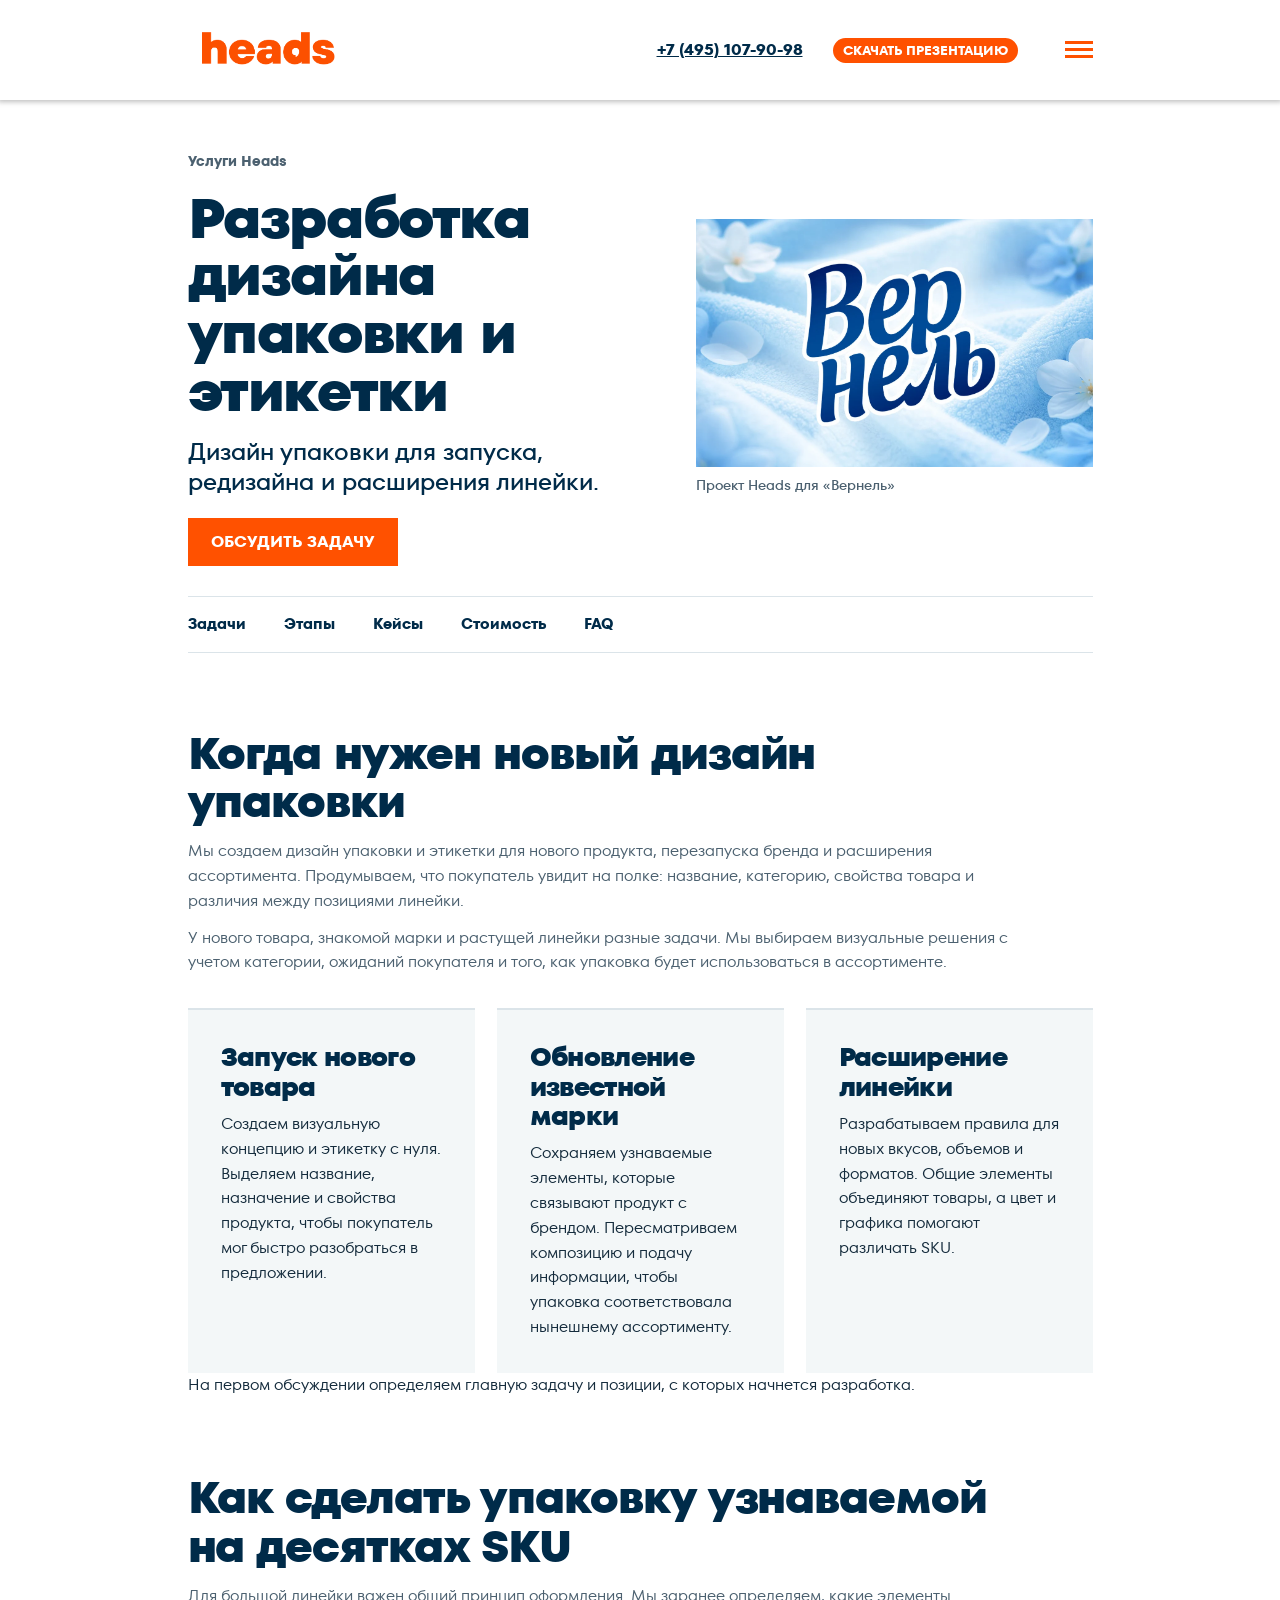
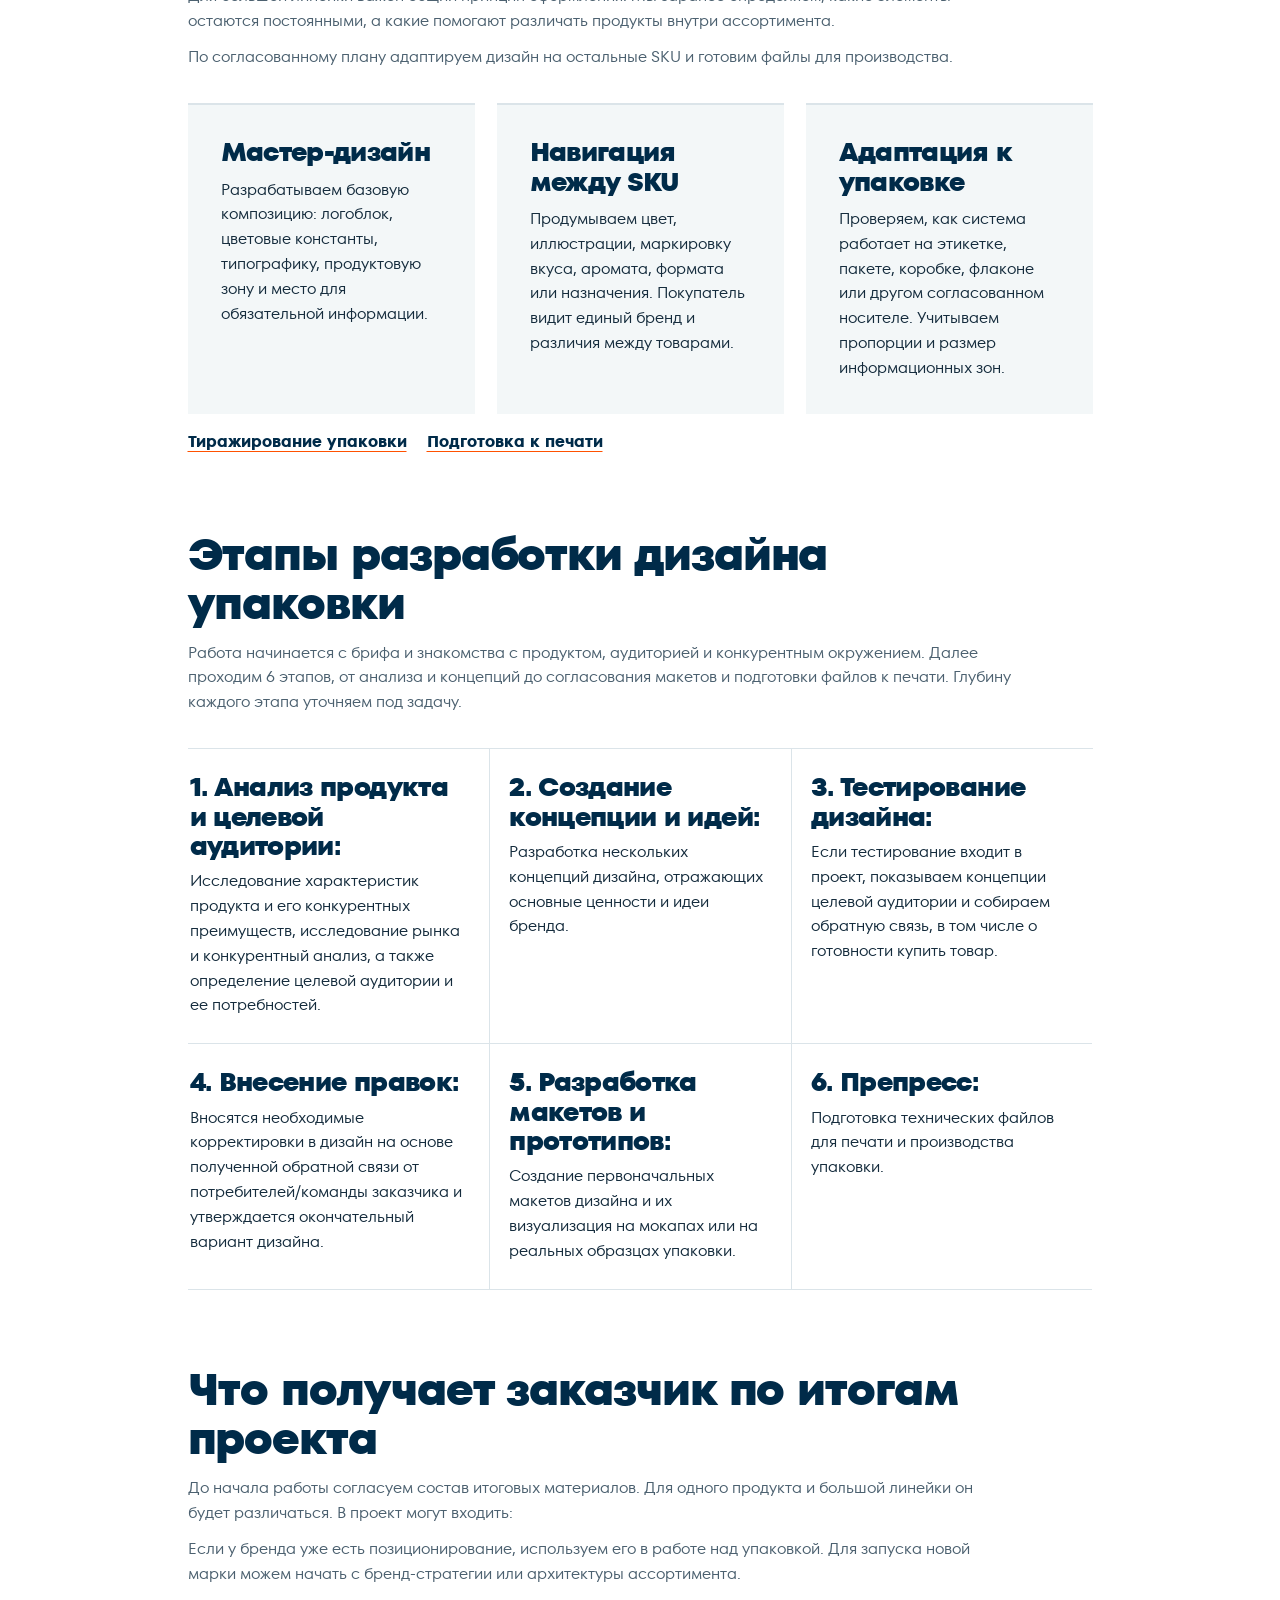
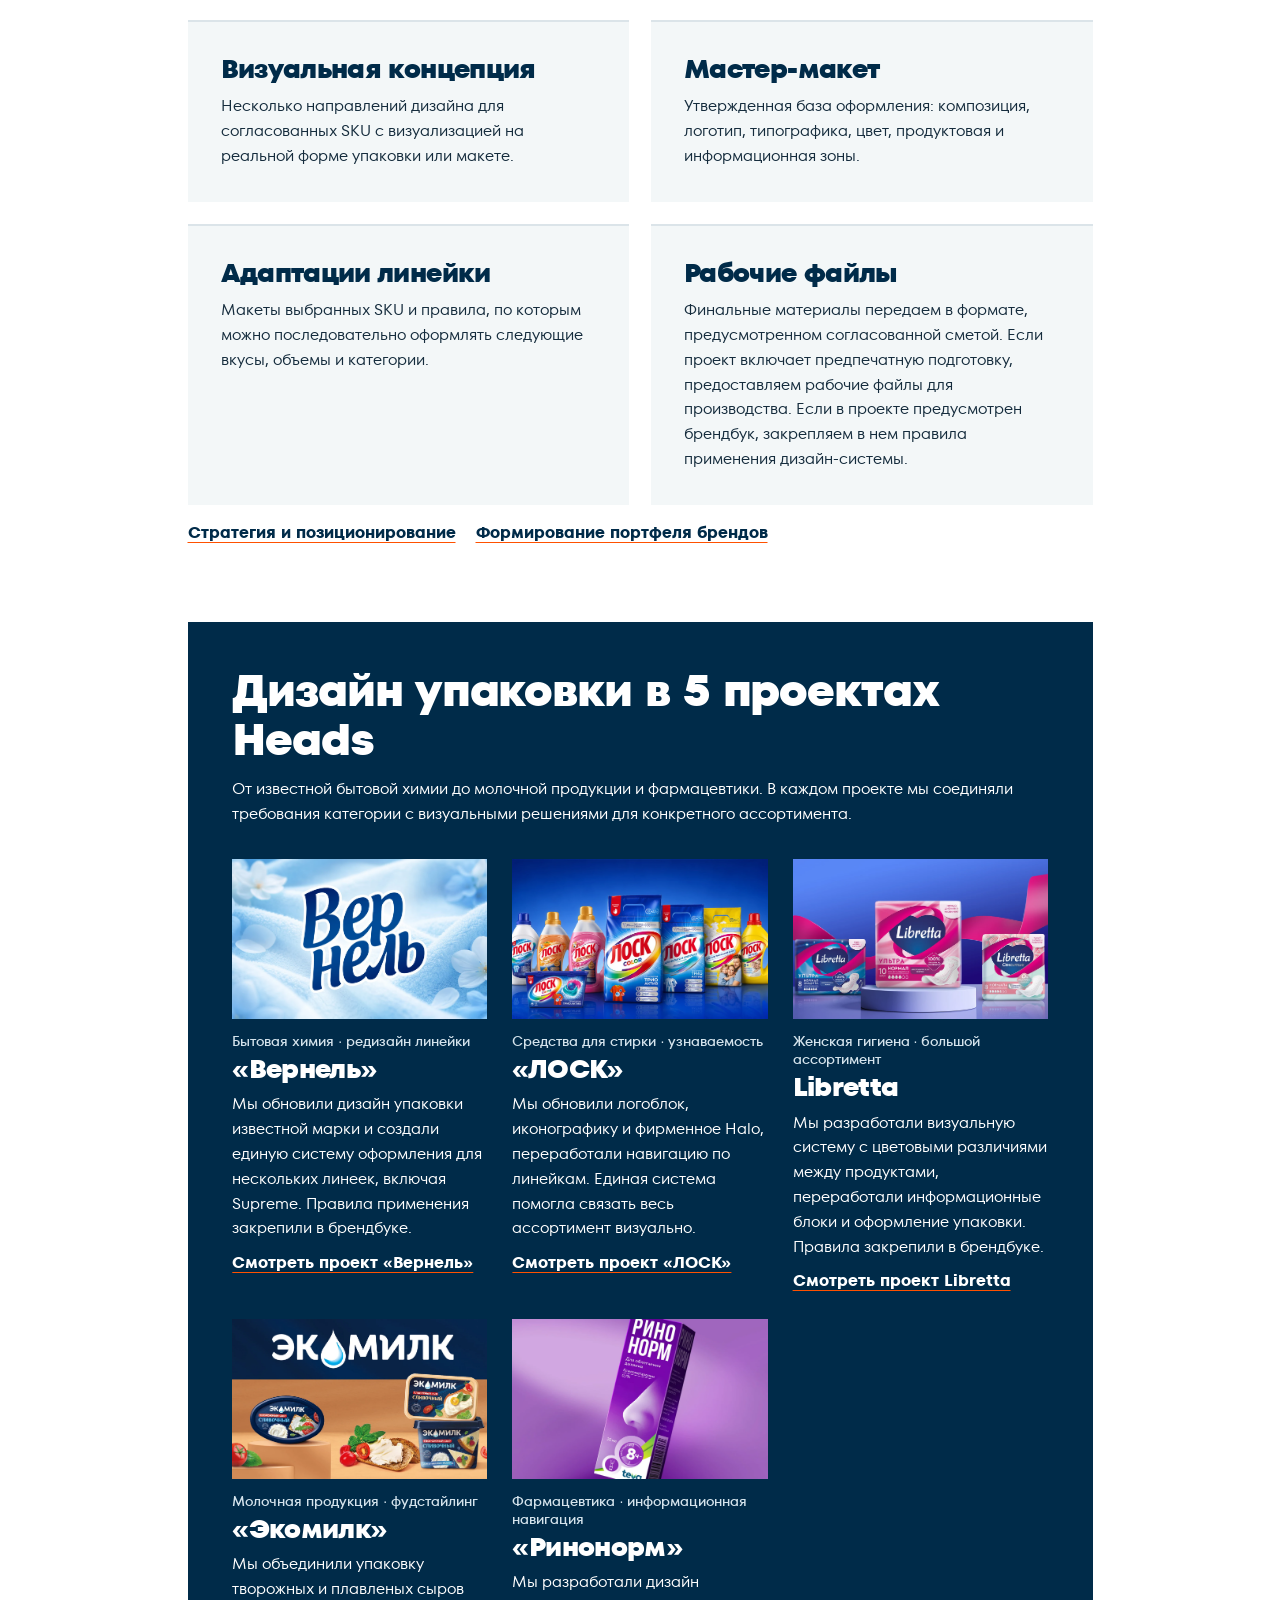
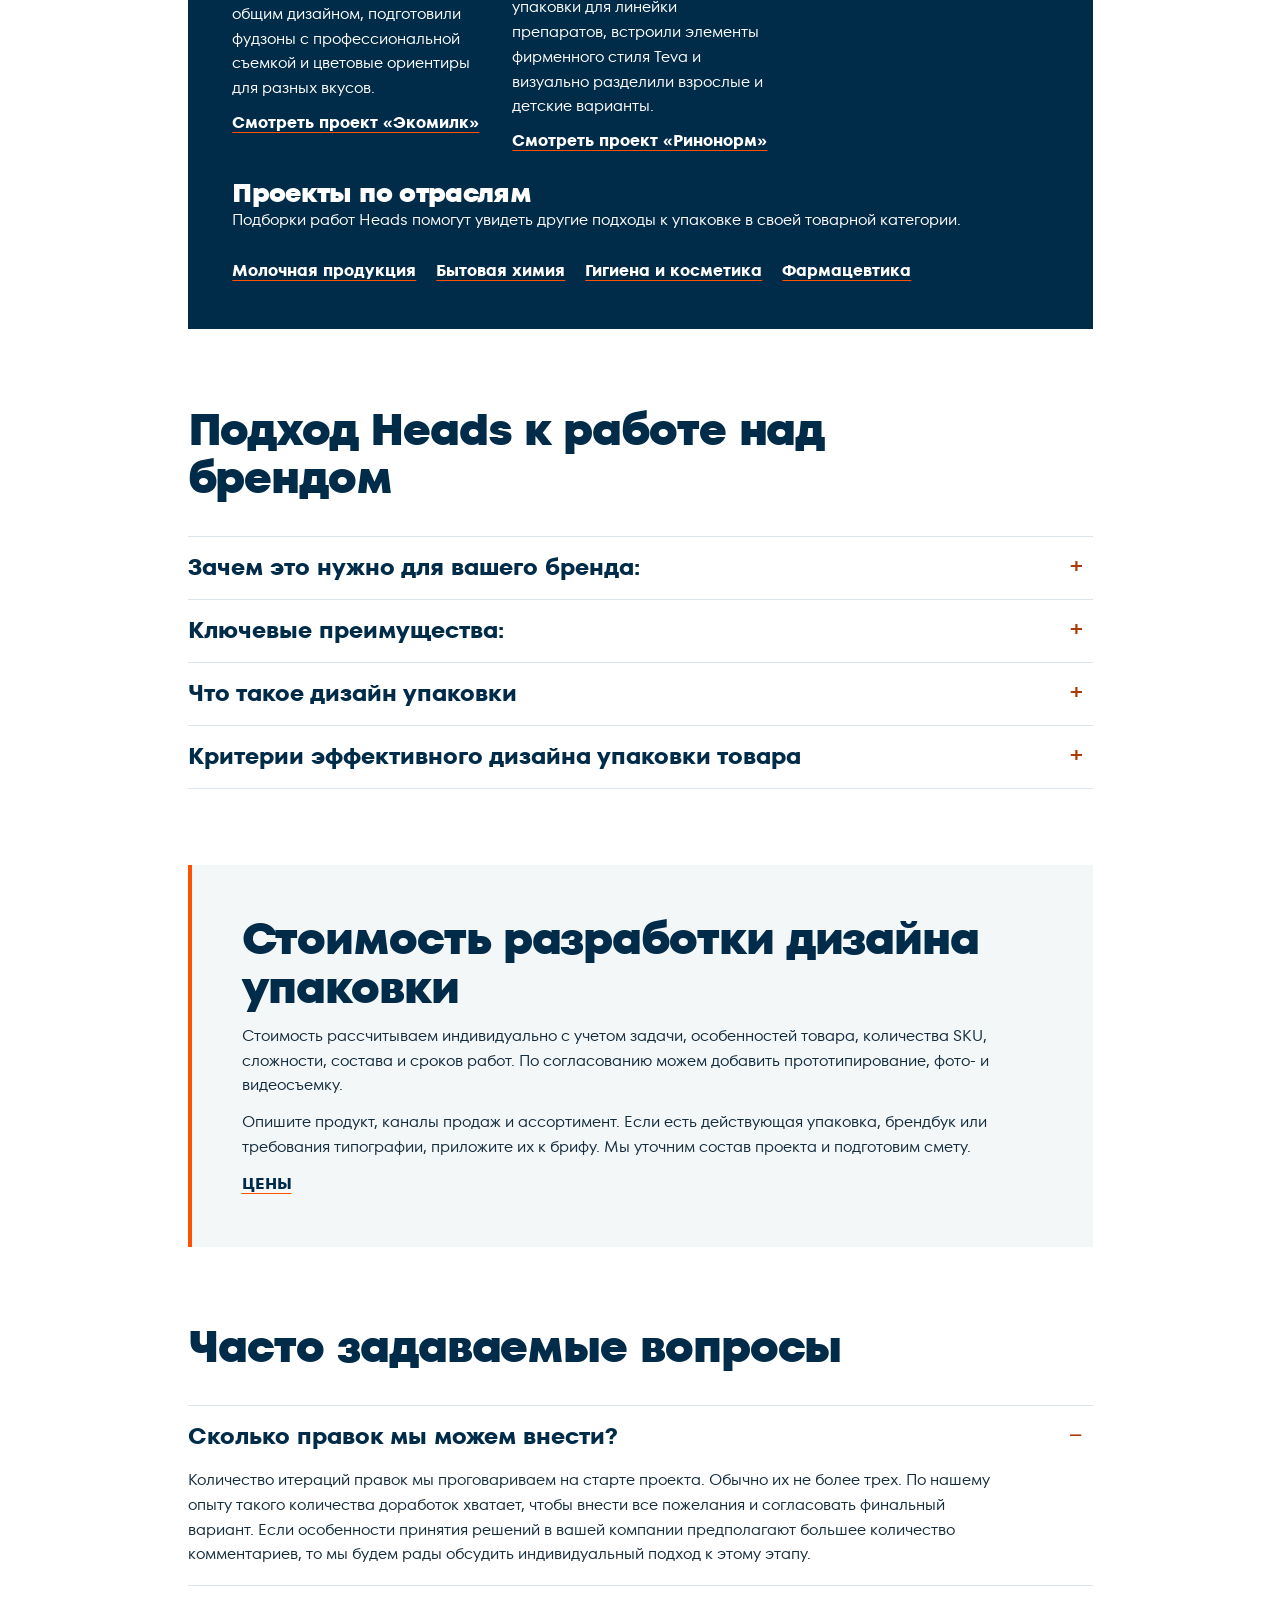
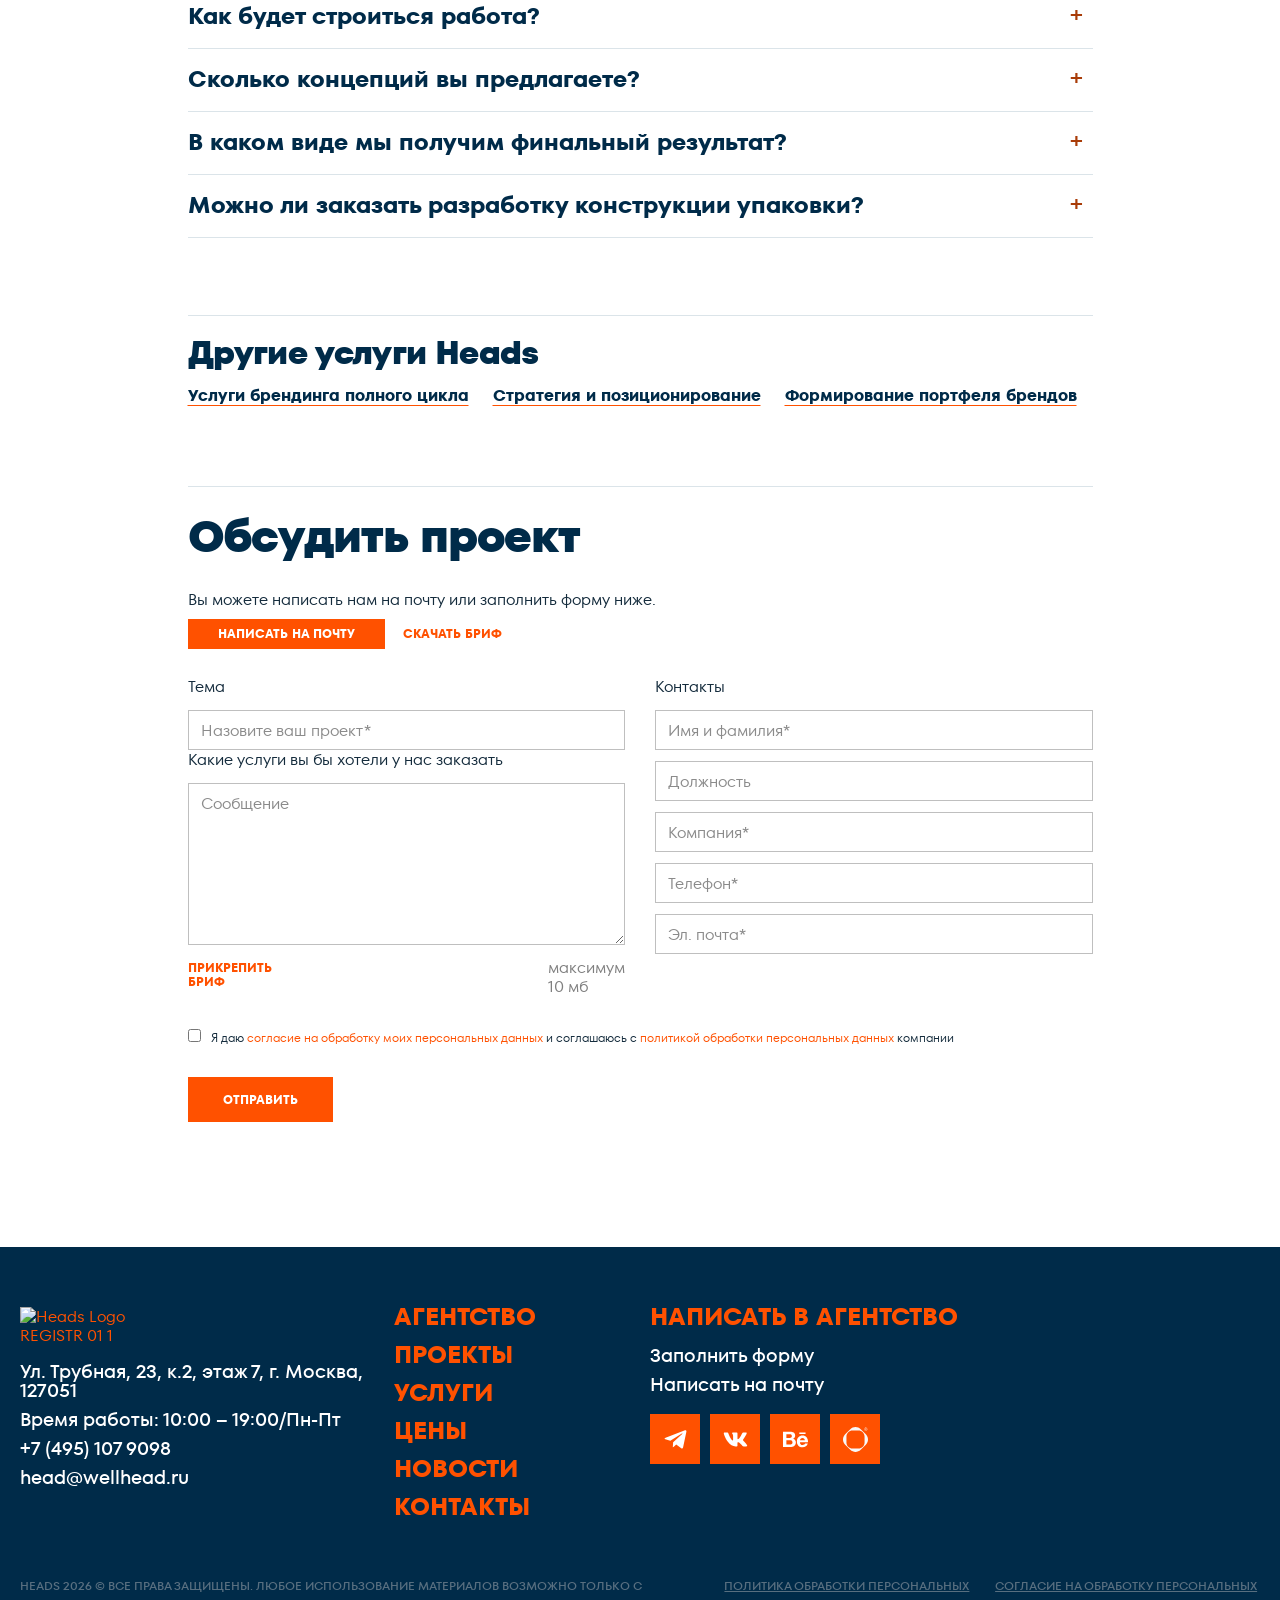
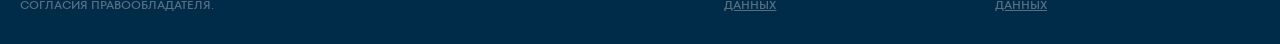
==== dizajn-upakovki/index.html @ cde34d68 "Fit long GEO section headings on narrow screens" ====
<!doctype html>
<html lang="ru-RU">
<head>
<meta charset="utf-8">
<meta name="viewport" content="width=device-width, initial-scale=1">
<meta name="robots" content="noindex, nofollow">
<meta name="referrer" content="no-referrer">
<meta http-equiv="Content-Security-Policy" content="default-src 'self'; script-src 'self'; style-src 'self' 'unsafe-inline' https://wellhead.ru https://fonts.googleapis.com; img-src 'self' https: data:; font-src 'self' https: data:; media-src 'self' https:; frame-src https://marketing-tech.ru; connect-src 'none'; object-src 'none'; form-action 'none'; base-uri 'none'">
<title>Дизайн упаковки и этикетки для FMCG, СТМ и линеек | Heads</title>
<meta name="description" content="Heads разрабатывает дизайн упаковки, этикетки и дизайн-системы для SKU. Проекты «Вернель», «ЛОСК», Libretta, «Экомилк», «Ринонорм». Этапы работы и примеры." class="yoast-seo-meta-tag" data-heads-text-id="HEADS-S04-SEO-02">
<meta property="og:title" content="Дизайн упаковки для брендов и продуктовых линеек | Heads" class="yoast-seo-meta-tag" data-heads-text-id="HEADS-S04-SEO-03">
<meta property="og:description" content="Дизайн упаковки для новых товаров и известных марок: мастер-дизайн, адаптация SKU и подготовка к печати. Примеры работ Heads в FMCG и фармацевтике." class="yoast-seo-meta-tag" data-heads-text-id="HEADS-S04-SEO-04">
<link rel="stylesheet" href="../assets/source-wp-img-auto-sizes-contain-inline-css.css">
<link rel="stylesheet" href="../assets/source-font-awesome-css.css">
<link rel="stylesheet" href="../assets/source-js_composer_front-css.css">
<link rel="stylesheet" href="../assets/source-elementor-icons-css.css">
<link rel="stylesheet" href="../assets/source-wp-block-library-css.css">
<link rel="stylesheet" href="../assets/source-classic-theme-styles-inline-css.css">
<link rel="stylesheet" href="../assets/source-mediaelement-css.css">
<link rel="stylesheet" href="../assets/source-wp-mediaelement-css.css">
<link rel="stylesheet" href="../assets/source-global-styles-inline-css.css">
<link rel="stylesheet" href="../assets/source-parent-style-css.css?v=74c3195">
<link rel="stylesheet" href="../assets/source-wpex-style-css.css?v=74c3195">
<link rel="stylesheet" href="../assets/source-wpex-visual-composer-css.css">
<link rel="stylesheet" href="../assets/source-elementor-frontend-css.css">
<link rel="stylesheet" href="../assets/source-widget-image-css.css">
<link rel="stylesheet" href="../assets/source-widget-icon-list-css.css">
<link rel="stylesheet" href="../assets/source-widget-social-icons-css.css">
<link rel="stylesheet" href="../assets/source-widget-heading-css.css">
<link rel="stylesheet" href="../assets/source-widget-form-css.css">
<link rel="stylesheet" href="../assets/source-e-animation-fadeIn-css.css">
<link rel="stylesheet" href="../assets/source-elementor-post-13077-css.css">
<link rel="stylesheet" href="../assets/source-elementor-post-15130-css.css">
<link rel="stylesheet" href="../assets/source-elementor-post-14570-css.css">
<link rel="stylesheet" href="../assets/source-elementor-pro-custom-fonts-inline-css.css">
<link rel="stylesheet" href="../assets/source-wpr-addons-css-css.css">
<link rel="stylesheet" href="../assets/source-font-awesome-5-all-css.css?v=74c3195">
<link rel="stylesheet" href="https://fonts.googleapis.com/css?family=Roboto:100,100italic,200,200italic,300,300italic,400,400italic,500,500italic,600,600italic,700,700italic,800,800italic,900,900italic&amp;display=swap&amp;subset=cyrillic">
<link rel="stylesheet" href="https://fonts.googleapis.com/css?family=Roboto+Slab:100,100italic,200,200italic,300,300italic,400,400italic,500,500italic,600,600italic,700,700italic,800,800italic,900,900italic&amp;display=swap&amp;subset=cyrillic">
<link rel="stylesheet" href="../assets/source-wp-custom-css.css">
<link rel="stylesheet" href="../assets/source-vc_tta_style-css.css">
<link rel="stylesheet" href="../assets/source-contact-form-7-css.css">
<link rel="stylesheet" href="../assets/page-4.css">
<link rel="stylesheet" href="../assets/preview.css?v=1e0feff4">
<script src="../assets/typed.umd.js?v=58424467" defer></script>
<script src="../assets/preview.js?v=e8392a5f" defer></script>
<meta property="og:image" content="https://yagaeo.github.io/heads-services-preview/assets/geo-media/redizajn-brenda-vernel.webp"><link rel="stylesheet" href="../assets/heads-geo.css?v=a7f0f0a4"><script type="application/ld+json">{"@context": "https://schema.org", "@graph": [{"@type": "Service", "@id": "https://yagaeo.github.io/heads-services-preview/dizajn-upakovki/#service", "name": "Дизайн упаковки", "url": "https://yagaeo.github.io/heads-services-preview/dizajn-upakovki/", "description": "Heads разрабатывает дизайн упаковки, этикетки и дизайн-системы для SKU. Проекты «Вернель», «ЛОСК», Libretta, «Экомилк», «Ринонорм». Этапы работы и примеры.", "provider": {"@type": "Organization", "@id": "https://wellhead.ru/#organization", "name": "Heads", "url": "https://wellhead.ru/"}, "areaServed": {"@type": "Country", "name": "Россия"}}, {"@type": "FAQPage", "@id": "https://yagaeo.github.io/heads-services-preview/dizajn-upakovki/#geo-faq", "mainEntity": [{"@type": "Question", "name": "Сколько правок мы можем внести?", "acceptedAnswer": {"@type": "Answer", "text": "Количество итераций правок мы проговариваем на старте проекта. Обычно их не более трех. По нашему опыту такого количества доработок хватает, чтобы внести все пожелания и согласовать финальный вариант. Если особенности принятия решений в вашей компании предполагают большее количество комментариев, то мы будем рады обсудить индивидуальный подход к этому этапу."}}, {"@type": "Question", "name": "Как будет строиться работа?", "acceptedAnswer": {"@type": "Answer", "text": "В первую очередь мы соберемся на большой брифинг, где обсудим ваше позиционирование, планы по развитию, конкурентное окружение и визуальные пожелания. Далее креативная команда, в состав которой входит арт-директор и не менее двух дизайнеров, начнет разработку концепций.\nПосле нескольких внутренних итераций, где команда проекта скрупулезно проверит соответствие разработанных дизайнов согласованному брифу, мы представим вам самые лучшие варианты, которые будем рады обсудить в ходе онлайн или личной встречи."}}, {"@type": "Question", "name": "Сколько концепций вы предлагаете?", "acceptedAnswer": {"@type": "Answer", "text": "Обычно мы разрабатываем не менее трех концепций дизайна, которые демонстрируем на примере 2-3 SKU. Количество SKU и вариантов концепций конкретно для вашей задачи мы сможем обсудить на этапе согласования сметы и дать свои рекомендации в зависимости от категории продуктов и ассортиментной линейки."}}, {"@type": "Question", "name": "В каком виде мы получим финальный результат?", "acceptedAnswer": {"@type": "Answer", "text": "Концепции будут представлены в виде визуализации упаковки для тех SKU, которые мы обговорим на старте проекта.\nСостав и формат финальных файлов фиксируем в смете. При включенной предпечатной подготовке передаем файлы для производства упаковки."}}, {"@type": "Question", "name": "Можно ли заказать разработку конструкции упаковки?", "acceptedAnswer": {"@type": "Answer", "text": "Да, это возможно. Сообщите нам, пожалуйста, если вам нужна помощь с разработкой формы упаковки."}}]}]}</script></head>
<body class="wp-singular page-template-default page page-id-12409 page-child parent-pageid-11997 wp-custom-logo wp-theme-Total wp-child-theme-total-child-theme theme-Total woocommerce-js wpex-theme wpex-responsive full-width-main-layout has-composer wpex-live-site content-full-width has-topbar has-breadcrumbs hasnt-overlay-header page-header-disabled smooth-fonts wpex-mobile-toggle-menu-icon_buttons has-mobile-menu comment-avatars-disabled wpex-disable-mm-focus-styles wpb-js-composer js-comp-ver-8.6.1 vc_responsive elementor-default elementor-kit-13077 wpex-docready e--ua-blink e--ua-chrome e--ua-webkit wpex-window-loaded heads-preview heads-geo-page">
<a class="skip-to-content" href="#content">К содержанию</a>
<div id="outer-wrap" class="clr">

		
		<div id="wrap" class="clr">

			


	<div id="site-header-sticky-wrapper" class="wpex-sticky-header-holder not-sticky wpex-can-sticky"><header id="site-header" class="header-one fixed-scroll custom-bg dyn-styles clr" itemscope="itemscope" itemtype="http://schema.org/WPHeader">

		
		<div id="site-header-inner" class="container clr">

			
<div id="site-logo" class="site-branding clr header-one-logo">
	<div id="site-logo-inner" class="clr"><a href="https://wellhead.ru/" rel="home" class="main-logo"><img src="../assets/media/heads_logo_registr_01.png" alt="Брендинговое агентство Heads" class="logo-img" data-no-retina="data-no-retina" width="177" height="56"></a></div>
</div>
	
	<div id="site-navigation-wrap" class="navbar-style-one wpex-dropdowns-caret hide-at-mm-breakpoint clr">

		<nav id="site-navigation" class="navigation main-navigation main-navigation-one clr" itemscope="itemscope" itemtype="http://schema.org/SiteNavigationElement" aria-label="Main menu">

			
				<ul id="menu-glavnoe-menju" class="dropdown-menu main-navigation-ul sf-menu sf-js-enabled" style="touch-action: pan-y;"><li id="menu-item-13786" class="menu-item menu-item-type-post_type menu-item-object-page menu-item-13786"><a href="https://wellhead.ru/efficiency/"><span class="link-inner">Эффективность</span></a></li>
<li id="menu-item-89" class="we menu-item menu-item-type-post_type menu-item-object-page menu-item-89"><a href="https://wellhead.ru/we/"><span class="link-inner">Агентство</span></a></li>
<li id="menu-item-87" class="menu-item menu-item-type-post_type menu-item-object-page menu-item-87"><a href="https://wellhead.ru/projects/"><span class="link-inner">Проекты</span></a></li>
<li id="menu-item-12044" class="menu-item menu-item-type-post_type menu-item-object-page current-page-ancestor menu-item-12044"><a href="../"><span class="link-inner">Услуги</span></a></li>
<li id="menu-item-12046" class="menu-item menu-item-type-post_type menu-item-object-page menu-item-12046"><a href="https://wellhead.ru/prices/"><span class="link-inner">Цены</span></a></li>
<li id="menu-item-13229" class="menu-item menu-item-type-post_type menu-item-object-page menu-item-13229"><a href="https://wellhead.ru/live/"><span class="link-inner">Новости</span></a></li>
<li id="menu-item-90" class="menu-item menu-item-type-post_type menu-item-object-page menu-item-90"><a href="https://wellhead.ru/contacts/"><span class="link-inner">Контакты</span></a></li>
<li id="menu-item-92" class="new-clients menu-item menu-item-type-post_type menu-item-object-page menu-item-92"><a href="https://wellhead.ru/new-customers/"><span class="link-inner">Написать в агентство</span></a></li>
</ul>
			
		</nav>

	</div>

	

<div id="mobile-menu" class="wpex-mobile-menu-toggle show-at-mm-breakpoint wpex-clr"><a href="#" class="mobile-menu-toggle" role="button" aria-label="Toggle mobile menu" aria-expanded="false"><span class="wpex-bars" aria-hidden="true"><span></span></span></a></div>			
			
				
					<div id="top-bar-wrap" class="clr no-border">
						<div id="top-bar" class="clr container">
							
	<div id="top-bar-content" class="wpex-clr has-content top-bar-left">

		<ul id="menu-%d1%81%d1%81%d1%8b%d0%bb%d0%ba%d0%b8-%d0%b2-%d1%88%d0%b0%d0%bf%d0%ba%d0%b5" class="top-bar-menu"><li id="menu-item-9733" class="phoneLink menu-item menu-item-type-custom menu-item-object-custom menu-item-9733"><a href="tel:+74951079098"><span class="link-inner">+7 (495) 107-90-98</span></a></li>
<li id="menu-item-14601" class="menu-item menu-item-type-custom menu-item-object-custom menu-item-14601"><a href="#" data-presentation=""><span class="link-inner">Скачать презентацию</span></a></li>
<li id="menu-item-5629" class="menu-item menu-item-type-post_type menu-item-object-page menu-item-5629"><a href="https://wellhead.ru/we/"><span class="link-inner">Агентство</span></a></li>
<li id="menu-item-5630" class="menu-item menu-item-type-post_type menu-item-object-page menu-item-5630"><a href="https://wellhead.ru/projects/"><span class="link-inner">Проекты</span></a></li>
<li id="menu-item-12042" class="menu-item menu-item-type-post_type menu-item-object-page current-page-ancestor menu-item-12042"><a href="../"><span class="link-inner">Услуги</span></a></li>
<li id="menu-item-12048" class="menu-item menu-item-type-post_type menu-item-object-page menu-item-12048"><a href="https://wellhead.ru/prices/"><span class="link-inner">Цены</span></a></li>
<li id="menu-item-13231" class="menu-item menu-item-type-post_type menu-item-object-page menu-item-13231"><a href="https://wellhead.ru/live/"><span class="link-inner">Новости</span></a></li>
<li id="menu-item-5632" class="menu-item menu-item-type-post_type menu-item-object-page menu-item-5632"><a href="https://wellhead.ru/contacts/"><span class="link-inner">Контакты</span></a></li>
</ul>
		
			


		
	</div>

						</div>
					</div>

				
			
		</div>

		
	</header></div>



			
			<main id="main" class="site-main clr"><div class="printTextOuter"><a style="opacity: 0;" href="#geo-contact" class="printTextBlock" aria-label="Напишите нам"><span id="printText">Напишите нам!</span></a></div>

				
	<div id="content-wrap" class="container clr">

		
		<div id="primary" class="content-area clr">

			
			<div id="content" class="site-content clr">

				
				
					
<article id="single-blocks" class="heads-geo"><section class="hg-hero"><div class="hg-hero-copy"><a href="../" class="hg-crumb">Услуги Heads</a><h1 data-heads-text-id="HEADS-S04-0004">Разработка дизайна упаковки и этикетки</h1><p class="hg-lead" data-heads-text-id="HEADS-S04-0005">Дизайн упаковки для запуска, редизайна и расширения линейки.</p><a class="hg-button" href="#geo-contact" data-heads-text-id="HEADS-S04-0006">ОБСУДИТЬ ЗАДАЧУ</a></div><figure class="hg-hero-media"><a href="https://wellhead.ru/projects/redizajn-brenda-vernel/"><img src="../assets/geo-media/redizajn-brenda-vernel.webp" alt="Дизайн упаковки средств для ухода за бельем «Вернель»" width="1440" height="805" decoding="async" fetchpriority="high"></a><figcaption>Проект Heads для «Вернель»</figcaption></figure></section><nav class="hg-nav" aria-label="Разделы страницы"><a href="#geo-scenarios">Задачи</a><a href="#geo-stages">Этапы</a><a href="#geo-cases">Кейсы</a><a href="#geo-price">Стоимость</a><a href="#geo-faq">FAQ</a></nav><section class="hg-section " id="geo-scenarios"><div class="hg-section-head"><h2 data-heads-text-id="HEADS-S04-0104">Когда нужен новый дизайн упаковки</h2><p data-heads-text-id="HEADS-S04-0008">Мы создаем дизайн упаковки и этикетки для нового продукта, перезапуска бренда и расширения ассортимента. Продумываем, что покупатель увидит на полке: название, категорию, свойства товара и различия между позициями линейки.</p><p data-heads-text-id="HEADS-S04-0105">У нового товара, знакомой марки и растущей линейки разные задачи. Мы выбираем визуальные решения с учетом категории, ожиданий покупателя и того, как упаковка будет использоваться в ассортименте.</p></div><div class="hg-grid "><article class="hg-card"><h3 data-heads-text-id="HEADS-S04-0106">Запуск нового товара</h3><p data-heads-text-id="HEADS-S04-0107">Создаем визуальную концепцию и этикетку с нуля. Выделяем название, назначение и свойства продукта, чтобы покупатель мог быстро разобраться в предложении.</p></article><article class="hg-card"><h3 data-heads-text-id="HEADS-S04-0108">Обновление известной марки</h3><p data-heads-text-id="HEADS-S04-0109">Сохраняем узнаваемые элементы, которые связывают продукт с брендом. Пересматриваем композицию и подачу информации, чтобы упаковка соответствовала нынешнему ассортименту.</p></article><article class="hg-card"><h3 data-heads-text-id="HEADS-S04-0110">Расширение линейки</h3><p data-heads-text-id="HEADS-S04-0111">Разрабатываем правила для новых вкусов, объемов и форматов. Общие элементы объединяют товары, а цвет и графика помогают различать SKU.</p></article></div><p data-heads-text-id="HEADS-S04-0112">На первом обсуждении определяем главную задачу и позиции, с которых начнется разработка.</p></section><section class="hg-section " id="geo-system"><div class="hg-section-head"><h2 data-heads-text-id="HEADS-S04-0114">Как сделать упаковку узнаваемой на десятках SKU</h2><p data-heads-text-id="HEADS-S04-0115">Для большой линейки важен общий принцип оформления. Мы заранее определяем, какие элементы остаются постоянными, а какие помогают различать продукты внутри ассортимента.</p><p data-heads-text-id="HEADS-S04-0122">По согласованному плану адаптируем дизайн на остальные SKU и готовим файлы для производства.</p></div><div class="hg-grid "><article class="hg-card"><h3 data-heads-text-id="HEADS-S04-0116">Мастер-дизайн</h3><p data-heads-text-id="HEADS-S04-0117">Разрабатываем базовую композицию: логоблок, цветовые константы, типографику, продуктовую зону и место для обязательной информации.</p></article><article class="hg-card"><h3 data-heads-text-id="HEADS-S04-0118">Навигация между SKU</h3><p data-heads-text-id="HEADS-S04-0119">Продумываем цвет, иллюстрации, маркировку вкуса, аромата, формата или назначения. Покупатель видит единый бренд и различия между товарами.</p></article><article class="hg-card"><h3 data-heads-text-id="HEADS-S04-0120">Адаптация к упаковке</h3><p data-heads-text-id="HEADS-S04-0121">Проверяем, как система работает на этикетке, пакете, коробке, флаконе или другом согласованном носителе. Учитываем пропорции и размер информационных зон.</p></article></div><div class="hg-inline-links"><a class="hg-link" href="https://wellhead.ru/services/tirazhirovanie/" data-heads-text-id="HEADS-S04-0123">Тиражирование упаковки</a><a class="hg-link" href="https://wellhead.ru/services/podgotovka-k-pechati/" data-heads-text-id="HEADS-S04-0124">Подготовка к печати</a></div></section><section class="hg-section " id="geo-stages"><div class="hg-section-head"><h2 data-heads-text-id="HEADS-S04-0041">Этапы разработки дизайна упаковки</h2><p data-heads-text-id="HEADS-S04-0042">Работа начинается с брифа и знакомства с продуктом, аудиторией и конкурентным окружением. Далее проходим 6 этапов, от анализа и концепций до согласования макетов и подготовки файлов к печати. Глубину каждого этапа уточняем под задачу.</p></div><div class="hg-stage-grid"><div class="hg-stage"><h3 data-heads-text-id="HEADS-S04-0043">1. Анализ продукта и целевой аудитории:</h3><p data-heads-text-id="HEADS-S04-0044">Исследование характеристик продукта и его конкурентных преимуществ, исследование рынка и конкурентный анализ, а также определение целевой аудитории и ее потребностей.</p></div><div class="hg-stage"><h3 data-heads-text-id="HEADS-S04-0045">2. Создание концепции и идей:</h3><p data-heads-text-id="HEADS-S04-0046">Разработка нескольких концепций дизайна, отражающих основные ценности и идеи бренда.</p></div><div class="hg-stage"><h3 data-heads-text-id="HEADS-S04-0047">3. Тестирование дизайна:</h3><p data-heads-text-id="HEADS-S04-0048">Если тестирование входит в проект, показываем концепции целевой аудитории и собираем обратную связь, в том числе о готовности купить товар.</p></div><div class="hg-stage"><h3 data-heads-text-id="HEADS-S04-0049">4. Внесение правок:</h3><p data-heads-text-id="HEADS-S04-0050">Вносятся необходимые корректировки в дизайн на основе полученной обратной связи от потребителей/команды заказчика и утверждается окончательный вариант дизайна.</p></div><div class="hg-stage"><h3 data-heads-text-id="HEADS-S04-0051">5. Разработка макетов и прототипов:</h3><p data-heads-text-id="HEADS-S04-0052">Создание первоначальных макетов дизайна и их визуализация на мокапах или на реальных образцах упаковки.</p></div><div class="hg-stage"><h3 data-heads-text-id="HEADS-S04-0053">6. Препресс:</h3><p data-heads-text-id="HEADS-S04-0054">Подготовка технических файлов для печати и производства упаковки.</p></div></div></section><section class="hg-section " id="geo-results"><div class="hg-section-head"><h2 data-heads-text-id="HEADS-S04-0126">Что получает заказчик по итогам проекта</h2><p data-heads-text-id="HEADS-S04-0127">До начала работы согласуем состав итоговых материалов. Для одного продукта и большой линейки он будет различаться. В проект могут входить:</p><p data-heads-text-id="HEADS-S04-0136">Если у бренда уже есть позиционирование, используем его в работе над упаковкой. Для запуска новой марки можем начать с бренд-стратегии или архитектуры ассортимента.</p></div><div class="hg-grid hg-grid--two"><article class="hg-card"><h3 data-heads-text-id="HEADS-S04-0128">Визуальная концепция</h3><p data-heads-text-id="HEADS-S04-0129">Несколько направлений дизайна для согласованных SKU с визуализацией на реальной форме упаковки или макете.</p></article><article class="hg-card"><h3 data-heads-text-id="HEADS-S04-0130">Мастер-макет</h3><p data-heads-text-id="HEADS-S04-0131">Утвержденная база оформления: композиция, логотип, типографика, цвет, продуктовая и информационная зоны.</p></article><article class="hg-card"><h3 data-heads-text-id="HEADS-S04-0132">Адаптации линейки</h3><p data-heads-text-id="HEADS-S04-0133">Макеты выбранных SKU и правила, по которым можно последовательно оформлять следующие вкусы, объемы и категории.</p></article><article class="hg-card"><h3 data-heads-text-id="HEADS-S04-0134">Рабочие файлы</h3><p data-heads-text-id="HEADS-S04-0135">Финальные материалы передаем в формате, предусмотренном согласованной сметой. Если проект включает предпечатную подготовку, предоставляем рабочие файлы для производства. Если в проекте предусмотрен брендбук, закрепляем в нем правила применения дизайн-системы.</p></article></div><div class="hg-inline-links"><a class="hg-link" href="../strategija-i-pozicionirovanie/" data-heads-text-id="HEADS-S04-0137">Стратегия и позиционирование</a><a class="hg-link" href="../formirovanie-portfelja-brendov/" data-heads-text-id="HEADS-S04-0138">Формирование портфеля брендов</a></div></section><section class="hg-section hg-cases" id="geo-cases"><div class="hg-section-head"><h2 data-heads-text-id="HEADS-S04-0140">Дизайн упаковки в 5 проектах Heads</h2><p data-heads-text-id="HEADS-S04-0141">От известной бытовой химии до молочной продукции и фармацевтики. В каждом проекте мы соединяли требования категории с визуальными решениями для конкретного ассортимента.</p></div><div class="hg-case-grid"><article class="hg-case"><a href="https://wellhead.ru/projects/redizajn-brenda-vernel/" aria-label="Открыть кейс «Вернель»"><img src="../assets/geo-media/redizajn-brenda-vernel.webp" alt="Дизайн упаковки средств для ухода за бельем «Вернель»" width="1440" height="805" decoding="async" loading="lazy"></a><div class="hg-case-body"><p class="hg-case-type" data-heads-text-id="HEADS-S04-0142">Бытовая химия · редизайн линейки</p><h3 data-heads-text-id="HEADS-S04-0143">«Вернель»</h3><p data-heads-text-id="HEADS-S04-0144">Мы обновили дизайн упаковки известной марки и создали единую систему оформления для нескольких линеек, включая Supreme. Правила применения закрепили в брендбуке.</p><a class="hg-link" href="https://wellhead.ru/projects/redizajn-brenda-vernel/" data-heads-text-id="HEADS-S04-0145">Смотреть проект «Вернель»</a></div></article><article class="hg-case"><a href="https://wellhead.ru/projects/redizajn-losk/" aria-label="Открыть кейс «ЛОСК»"><img src="../assets/geo-media/redizajn-losk.webp" alt="Дизайн упаковки средств для стирки «ЛОСК»" width="1440" height="810" decoding="async" loading="lazy"></a><div class="hg-case-body"><p class="hg-case-type" data-heads-text-id="HEADS-S04-0146">Средства для стирки · узнаваемость</p><h3 data-heads-text-id="HEADS-S04-0147">«ЛОСК»</h3><p data-heads-text-id="HEADS-S04-0148">Мы обновили логоблок, иконографику и фирменное Halo, переработали навигацию по линейкам. Единая система помогла связать весь ассортимент визуально.</p><a class="hg-link" href="https://wellhead.ru/projects/redizajn-losk/" data-heads-text-id="HEADS-S04-0149">Смотреть проект «ЛОСК»</a></div></article><article class="hg-case"><a href="https://wellhead.ru/projects/libretta/" aria-label="Открыть кейс Libretta"><img src="../assets/geo-media/libretta.webp" alt="Дизайн упаковки трех позиций линейки Libretta" width="1440" height="750" decoding="async" loading="lazy"></a><div class="hg-case-body"><p class="hg-case-type" data-heads-text-id="HEADS-S04-0150">Женская гигиена · большой ассортимент</p><h3 data-heads-text-id="HEADS-S04-0151">Libretta</h3><p data-heads-text-id="HEADS-S04-0152">Мы разработали визуальную систему с цветовыми различиями между продуктами, переработали информационные блоки и оформление упаковки. Правила закрепили в брендбуке.</p><a class="hg-link" href="https://wellhead.ru/projects/libretta/" data-heads-text-id="HEADS-S04-0153">Смотреть проект Libretta</a></div></article><article class="hg-case"><a href="https://wellhead.ru/projects/jekomilk-2/" aria-label="Открыть кейс «Экомилк»"><img src="../assets/geo-media/jekomilk-2.webp" alt="Дизайн упаковки молочных продуктов «Экомилк»" width="1440" height="810" decoding="async" loading="lazy"></a><div class="hg-case-body"><p class="hg-case-type" data-heads-text-id="HEADS-S04-0154">Молочная продукция · фудстайлинг</p><h3 data-heads-text-id="HEADS-S04-0155">«Экомилк»</h3><p data-heads-text-id="HEADS-S04-0156">Мы объединили упаковку творожных и плавленых сыров общим дизайном, подготовили фудзоны с профессиональной съемкой и цветовые ориентиры для разных вкусов.</p><a class="hg-link" href="https://wellhead.ru/projects/jekomilk-2/" data-heads-text-id="HEADS-S04-0157">Смотреть проект «Экомилк»</a></div></article><article class="hg-case"><a href="https://wellhead.ru/projects/rinonorm/" aria-label="Открыть кейс «Ринонорм»"><img src="../assets/geo-media/rinonorm.webp" alt="Дизайн упаковки линейки «Ринонорм»" width="1440" height="810" decoding="async" loading="lazy"></a><div class="hg-case-body"><p class="hg-case-type" data-heads-text-id="HEADS-S04-0158">Фармацевтика · информационная навигация</p><h3 data-heads-text-id="HEADS-S04-0159">«Ринонорм»</h3><p data-heads-text-id="HEADS-S04-0160">Мы разработали дизайн упаковки для линейки препаратов, встроили элементы фирменного стиля Teva и визуально разделили взрослые и детские варианты.</p><a class="hg-link" href="https://wellhead.ru/projects/rinonorm/" data-heads-text-id="HEADS-S04-0161">Смотреть проект «Ринонорм»</a></div></article></div><div class="hg-extra"><h3 data-heads-text-id="HEADS-S04-0162">Проекты по отраслям</h3><p data-heads-text-id="HEADS-S04-0163">Подборки работ Heads помогут увидеть другие подходы к упаковке в своей товарной категории.</p><div class="hg-inline-links"><a class="hg-link" href="https://wellhead.ru/category/dairy/" data-heads-text-id="HEADS-S04-0165">Молочная продукция</a><a class="hg-link" href="https://wellhead.ru/category/chemicals/" data-heads-text-id="HEADS-S04-0166">Бытовая химия</a><a class="hg-link" href="https://wellhead.ru/category/beauty/" data-heads-text-id="HEADS-S04-0167">Гигиена и косметика</a><a class="hg-link" href="https://wellhead.ru/category/pharmaceutics/" data-heads-text-id="HEADS-S04-0168">Фармацевтика</a></div></div></section><section class="hg-section " id="geo-method"><div class="hg-section-head"><h2>Подход Heads к работе над брендом</h2></div><div class="hg-explain"><details class="hg-faq"><summary data-heads-text-id="HEADS-S04-0011">Зачем это нужно для вашего бренда:</summary><div class="hg-answer"><p data-heads-text-id="HEADS-S04-0012">На упаковке покупатель ищет название, назначение, важные свойства продукта и нужный ему вариант. Мы выстраиваем иерархию этих сообщений с учетом категории и условий продажи.</p><ul><li data-heads-text-id="HEADS-S04-0013">Делаем бренд и товарную категорию заметными на полке, сохраняя считываемость названия и основных преимуществ.</li><li data-heads-text-id="HEADS-S04-0014">Показываем свойства продукта, которые помогают сравнить его с товарами конкурентов.</li><li data-heads-text-id="HEADS-S04-0015">Сохраняем узнаваемые элементы бренда в новых SKU и форматах.</li><li data-heads-text-id="HEADS-S04-0016">Разделяем вкусы, ароматы, объемы и другие варианты так, чтобы покупатель быстрее находил нужный товар.</li></ul></div></details><details class="hg-faq"><summary data-heads-text-id="HEADS-S04-0018">Ключевые преимущества:</summary><div class="hg-answer"><h3 data-heads-text-id="HEADS-S04-0023">Привлечение внимания потребителей на полке</h3><h3 data-heads-text-id="HEADS-S04-0024">дистанцирование от конкурентов</h3><h3 data-heads-text-id="HEADS-S04-0025">Повышение запоминаемости бренда</h3></div></details><details class="hg-faq"><summary data-heads-text-id="HEADS-S04-0026">Что такое дизайн упаковки</summary><div class="hg-answer"><p data-heads-text-id="HEADS-S04-0027">Дизайн упаковки – это комплексный подход к созданию внешнего вида продукта, который включает в себя:</p><ul><li data-heads-text-id="HEADS-S04-0028">Создание уникального визуального образа, который отражает ценности бренда и привлекает внимание потребителей.</li><li data-heads-text-id="HEADS-S04-0029">Проработку каждого элемента упаковки: форма, материал, цвет, типографика, графические элементы, визуализация продукта (продуктовая зона), маркетинговые клеймы.</li><li data-heads-text-id="HEADS-S04-0030">Взаимосвязь с позиционированием и маркетингом: дизайн упаковки должен соответствовать стратегическим целям компании.</li><li data-heads-text-id="HEADS-S04-0031">Клиентоориентированность: необходимо учитывать предпочтения и потребности целевой аудитории и исходя из этого правильно подчеркивать особенности продукта.</li></ul></div></details><details class="hg-faq"><summary data-heads-text-id="HEADS-S04-0034">Критерии эффективного дизайна упаковки товара</summary><div class="hg-answer"><p data-heads-text-id="HEADS-S04-0035">Дизайн упаковки должен соответствовать определенным критериям, чтобы быть эффективным:</p><ul><li data-heads-text-id="HEADS-S04-0036">Привлекательность и заметность на полке: дизайн должен быть ярким и запоминающимся, чтобы выделяться среди конкурентов.</li><li data-heads-text-id="HEADS-S04-0037">Четкость и простота восприятия: информация на упаковке должна быть четкой и легко читаемой, чтобы потребитель мог быстро определить основные свойства продукта.</li><li data-heads-text-id="HEADS-S04-0038">Соответствие целевой аудитории и рынку: дизайн должен быть согласован с целевой аудиторией и особенностями рынка, на котором продукт будет продаваться.</li><li data-heads-text-id="HEADS-S04-0039">Функциональность и удобство использования: упаковка должна быть эргономичной, обеспечивать легкость использования, не пренебрегая безопасностью хранения продукта.</li><li data-heads-text-id="HEADS-S04-0040">Соответствие бренду и его ценностям: дизайн упаковки должен отражать ценности и имидж бренда, создавая целостное впечатление о нем.</li></ul></div></details></div></section><section class="hg-section hg-pricing" id="geo-price"><div class="hg-section-head"><h2 data-heads-text-id="HEADS-S04-0055">Стоимость разработки дизайна упаковки</h2></div><p data-heads-text-id="HEADS-S04-0056">Стоимость рассчитываем индивидуально с учетом задачи, особенностей товара, количества SKU, сложности, состава и сроков работ. По согласованию можем добавить прототипирование, фото- и видеосъемку.</p><p data-heads-text-id="HEADS-S04-0057">Опишите продукт, каналы продаж и ассортимент. Если есть действующая упаковка, брендбук или требования типографии, приложите их к брифу. Мы уточним состав проекта и подготовим смету.</p><a class="hg-link" href="https://wellhead.ru/prices/" data-heads-text-id="HEADS-S04-0058">ЦЕНЫ</a></section><section class="hg-section " id="geo-faq"><div class="hg-section-head"><h2 data-heads-text-id="HEADS-S04-0060">Часто задаваемые вопросы</h2></div><details class="hg-faq" open><summary data-heads-text-id="HEADS-S04-0061">Сколько правок мы можем внести?</summary><div class="hg-answer"><p data-heads-text-id="HEADS-S04-0062">Количество итераций правок мы проговариваем на старте проекта. Обычно их не более трех. По нашему опыту такого количества доработок хватает, чтобы внести все пожелания и согласовать финальный вариант. Если особенности принятия решений в вашей компании предполагают большее количество комментариев, то мы будем рады обсудить индивидуальный подход к этому этапу.</p></div></details><details class="hg-faq"><summary data-heads-text-id="HEADS-S04-0063">Как будет строиться работа?</summary><div class="hg-answer"><p data-heads-text-id="HEADS-S04-0064">В первую очередь мы соберемся на большой брифинг, где обсудим ваше позиционирование, планы по развитию, конкурентное окружение и визуальные пожелания. Далее креативная команда, в состав которой входит арт-директор и не менее двух дизайнеров, начнет разработку концепций.</p><p data-heads-text-id="HEADS-S04-0065">После нескольких внутренних итераций, где команда проекта скрупулезно проверит соответствие разработанных дизайнов согласованному брифу, мы представим вам самые лучшие варианты, которые будем рады обсудить в ходе онлайн или личной встречи.</p></div></details><details class="hg-faq"><summary data-heads-text-id="HEADS-S04-0066">Сколько концепций вы предлагаете?</summary><div class="hg-answer"><p data-heads-text-id="HEADS-S04-0067">Обычно мы разрабатываем не менее трех концепций дизайна, которые демонстрируем на примере 2-3 SKU. Количество SKU и вариантов концепций конкретно для вашей задачи мы сможем обсудить на этапе согласования сметы и дать свои рекомендации в зависимости от категории продуктов и ассортиментной линейки.</p></div></details><details class="hg-faq"><summary data-heads-text-id="HEADS-S04-0068">В каком виде мы получим финальный результат?</summary><div class="hg-answer"><p data-heads-text-id="HEADS-S04-0069">Концепции будут представлены в виде визуализации упаковки для тех SKU, которые мы обговорим на старте проекта.</p><p data-heads-text-id="HEADS-S04-0070">Состав и формат финальных файлов фиксируем в смете. При включенной предпечатной подготовке передаем файлы для производства упаковки.</p></div></details><details class="hg-faq"><summary data-heads-text-id="HEADS-S04-0071">Можно ли заказать разработку конструкции упаковки?</summary><div class="hg-answer"><p data-heads-text-id="HEADS-S04-0072">Да, это возможно. Сообщите нам, пожалуйста, если вам нужна помощь с разработкой формы упаковки.</p></div></details></section><nav class="hg-related hg-section" aria-label="Связанные услуги"><h2>Другие услуги Heads</h2><a class="hg-link" href="../">Услуги брендинга полного цикла</a><a class="hg-link" href="../strategija-i-pozicionirovanie/">Стратегия и позиционирование</a><a class="hg-link" href="../formirovanie-portfelja-brendov/">Формирование портфеля брендов</a></nav><section class="hg-contact hg-section" id="geo-contact"><div class="hg-section-head"><h2>Обсудить проект</h2></div><div class="wpcf7 js" id="wpcf7-f2108-p12409-o1" lang="ru-RU" dir="ltr">
<div class="screen-reader-response"><p role="status" aria-live="polite" aria-atomic="true"></p> <ul></ul></div>
<form class="wpcf7-form init" aria-label="Контактная форма" novalidate="novalidate" data-status="init" data-preview-form="">
<fieldset class="hidden-fields-container">
</fieldset>
<div id="new-clients">
	
	<div class="fieldBlock briefBlock">
		<p class="top-text" style="margin-bottom: 10px;">Вы можете написать нам на почту или заполнить форму ниже.
		</p>
		<div>
			<div class="vc_btn3-container  orangeButton outerBtn big newhover vc_btn3-inline">
				<p><a style="background-color:#ff5100; color:#ffffff;" class="vc_general vc_btn3 vc_btn3-size-md vc_btn3-shape-square vc_btn3-style-custom" href="mailto:head@wellhead.ru" title="">Написать на почту</a>
				</p>
			</div>
			<div class="vc_btn3-container  orangeButton outerBtn big vc_btn3-inline">
				<p><a style="background-color:#ffffff; color:#ff5100;" class="vc_general vc_btn3 vc_btn3-size-md vc_btn3-shape-square vc_btn3-style-custom" href="https://wellhead.ru/wp-content/uploads/2026/06/heads_brief.docx" title="">скачать бриф</a>
				</p>
			</div>
		</div>
	</div>
	<div class="vc_row-fluid" style="margin: 0 -15px;">
		<div class="vc_col-sm-12 vc_col-md-6">
			<div class="fieldBlock">
				<p class="top-text">Тема
				</p>
				<p><span class="wpcf7-form-control-wrap" data-name="theme"><input size="40" maxlength="400" class="wpcf7-form-control wpcf7-text wpcf7-validates-as-required" aria-required="true" aria-invalid="false" placeholder="Назовите ваш проект*" value="" type="text" name="theme" required=""></span>
				</p>
			</div>
			<div class="fieldBlock minPadding">
				<p class="top-text">Какие услуги вы бы хотели у нас заказать
				</p>
				<p><span class="wpcf7-form-control-wrap" data-name="message"><textarea cols="40" rows="10" maxlength="2000" class="wpcf7-form-control wpcf7-textarea" aria-invalid="false" placeholder="Сообщение" name="message"></textarea></span>
				</p>
			</div>
			<div class="fileBlock">
				<p><br>
<span class="wpcf7-form-control-wrap" data-name="file"><input size="40" class="wpcf7-form-control wpcf7-file" id="attach" accept=".pdf,.txt,.png,.jpg,.jpeg,.doc,.docx,.rtf,.ppt,.pptx,.xls,.xlsx" aria-invalid="false" type="file" name="file"></span><label for="attach" class="attachment"></label><label for="attach"></label><span class="max-size">максимум 10 мб</span>
				</p>
			</div>
		</div>
		<div class="vc_col-sm-12 vc_col-md-6">
			<div class="fieldBlock minPadding">
				<p class="top-text">Контакты
				</p>
				<p><span class="wpcf7-form-control-wrap" data-name="your-name"><input size="40" maxlength="400" class="wpcf7-form-control wpcf7-text wpcf7-validates-as-required" aria-required="true" aria-invalid="false" placeholder="Имя и фамилия*" value="" type="text" name="your-name" required=""></span>
				</p>
			</div>
			<div class="fieldBlock minPadding">
				<p><span class="wpcf7-form-control-wrap" data-name="position"><input size="40" maxlength="400" class="wpcf7-form-control wpcf7-text" aria-invalid="false" placeholder="Должность" value="" type="text" name="position"></span>
				</p>
			</div>
			<div class="fieldBlock minPadding">
				<p><span class="wpcf7-form-control-wrap" data-name="company"><input size="40" maxlength="400" class="wpcf7-form-control wpcf7-text wpcf7-validates-as-required" aria-required="true" aria-invalid="false" placeholder="Компания*" value="" type="text" name="company" required=""></span>
				</p>
			</div>
			<div class="fieldBlock minPadding">
				<p><span class="wpcf7-form-control-wrap" data-name="tel"><input size="40" maxlength="18" class="wpcf7-form-control wpcf7-tel wpcf7-validates-as-required wpcf7-text wpcf7-validates-as-tel" aria-required="true" aria-invalid="false" placeholder="Телефон*" type="tel" name="tel" required=""></span>
				</p>
			</div>
			<div class="fieldBlock minPadding">
				<p><span class="wpcf7-form-control-wrap" data-name="email"><input size="40" maxlength="400" class="wpcf7-form-control wpcf7-email wpcf7-validates-as-required wpcf7-text wpcf7-validates-as-email" aria-required="true" aria-invalid="false" placeholder="Эл. почта*" type="email" name="email" required=""></span>
				</p>
			</div>
		</div>
	</div>
	<div style="clear:both;">
	</div>
	<div class="agreementBlock">
		<p><span class="wpcf7-form-control-wrap" data-name="acceptance-829"><span class="wpcf7-form-control wpcf7-acceptance"><span class="wpcf7-list-item"><label><input type="checkbox" name="acceptance-829" value="1" aria-invalid="false" required=""><span class="wpcf7-list-item-label"><span style="font-size:12px; line-height: 1.2em;">Я даю <a href="https://wellhead.ru/soglashenie/">согласие на обработку моих персональных данных</a> и соглашаюсь с <a href="https://wellhead.ru/privacy-policy/">политикой обработки персональных данных</a> компании</span></span></label></span></span></span>
		</p>
	</div>
	<div class="submit">
		<p><input class="wpcf7-form-control wpcf7-submit has-spinner" type="submit" value="Отправить" disabled><span class="ticon ticon-refresh ticon-spin wpex-wpcf7-loader"></span><span class="wpcf7-spinner"></span>
		</p>
	</div>
	<div class="form__sent" style="display:none;">
		<p>Форма успешно отправлена
		</p>
	</div>
</div><div class="wpcf7-response-output" aria-hidden="true"></div>
</form>
</div>
</section></article>
				
				
			</div>

			
		</div>

		
	</div>


			
		</main>

		
		

		<footer data-elementor-type="footer" data-elementor-id="15130" class="elementor elementor-15130 elementor-location-footer" data-elementor-post-type="elementor_library">
			<div class="elementor-element elementor-element-effc216 e-flex e-con-boxed wpr-particle-no wpr-jarallax-no wpr-parallax-no wpr-sticky-section-no wpr-column-slider-no wpr-equal-height-no e-con e-parent" data-id="effc216" data-element_type="container" data-e-type="container">
					<div class="e-con-inner">
		<div class="elementor-element elementor-element-4f98e9c e-con-full e-flex wpr-particle-no wpr-jarallax-no wpr-parallax-no wpr-sticky-section-no wpr-column-slider-no wpr-equal-height-no e-con e-child" data-id="4f98e9c" data-element_type="container" data-e-type="container">
				<div class="elementor-element elementor-element-de26fe4 elementor-widget elementor-widget-image" data-id="de26fe4" data-element_type="widget" data-e-type="widget" data-widget_type="image.default">
				<div class="elementor-widget-container">
																<a href="https://wellhead.ru/">
							<img width="925" height="264" src="../assets/media/heads_logo_registr_01-1.png" srcset="https://wellhead.ru/wp-content/uploads/2026/02/heads_logo_registr_01-1.png 925w, https://wellhead.ru/wp-content/uploads/2026/02/heads_logo_registr_01-1-300x86.png 300w, https://wellhead.ru/wp-content/uploads/2026/02/heads_logo_registr_01-1-768x219.png 768w, https://wellhead.ru/wp-content/uploads/2026/02/heads_logo_registr_01-1-600x171.png 600w" sizes="(max-width: 925px) 100vw, 925px" class="attachment-large size-large wp-image-14637" alt="Heads Logo REGISTR 01 1">								</a>
															</div>
				</div>
				<div class="elementor-element elementor-element-e83052e elementor-mobile-align-center elementor-icon-list--layout-traditional elementor-list-item-link-full_width elementor-widget elementor-widget-icon-list" data-id="e83052e" data-element_type="widget" data-e-type="widget" data-widget_type="icon-list.default">
				<div class="elementor-widget-container">
							<ul class="elementor-icon-list-items">
							<li class="elementor-icon-list-item">
										<span class="elementor-icon-list-text">Ул. Трубная, 23, к.2, этаж 7, г. Москва, 127051</span>
									</li>
								<li class="elementor-icon-list-item">
										<span class="elementor-icon-list-text">Время работы: 10:00 – 19:00/Пн-Пт</span>
									</li>
								<li class="elementor-icon-list-item">
											<a href="tel:+74951079098">

											<span class="elementor-icon-list-text">+7 (495) 107 9098</span>
											</a>
									</li>
								<li class="elementor-icon-list-item">
											<a href="mailto:head@wellhead.ru">

											<span class="elementor-icon-list-text">head@wellhead.ru</span>
											</a>
									</li>
						</ul>
						</div>
				</div>
				</div>
		<div class="elementor-element elementor-element-6296718 e-con-full e-flex wpr-particle-no wpr-jarallax-no wpr-parallax-no wpr-sticky-section-no wpr-column-slider-no wpr-equal-height-no e-con e-child" data-id="6296718" data-element_type="container" data-e-type="container">
				<div class="elementor-element elementor-element-4e1d4d8 elementor-mobile-align-center elementor-icon-list--layout-traditional elementor-list-item-link-full_width elementor-widget elementor-widget-icon-list" data-id="4e1d4d8" data-element_type="widget" data-e-type="widget" data-widget_type="icon-list.default">
				<div class="elementor-widget-container">
							<ul class="elementor-icon-list-items">
							<li class="elementor-icon-list-item">
											<a href="https://wellhead.ru/we/">

											<span class="elementor-icon-list-text">Агентство</span>
											</a>
									</li>
								<li class="elementor-icon-list-item">
											<a href="https://wellhead.ru/projects/">

											<span class="elementor-icon-list-text">Проекты</span>
											</a>
									</li>
								<li class="elementor-icon-list-item">
											<a href="../">

											<span class="elementor-icon-list-text">Услуги</span>
											</a>
									</li>
								<li class="elementor-icon-list-item">
											<a href="https://wellhead.ru/prices/">

											<span class="elementor-icon-list-text">Цены</span>
											</a>
									</li>
								<li class="elementor-icon-list-item">
											<a href="https://wellhead.ru/live/">

											<span class="elementor-icon-list-text">Новости</span>
											</a>
									</li>
								<li class="elementor-icon-list-item">
											<a href="https://wellhead.ru/contacts/">

											<span class="elementor-icon-list-text">Контакты</span>
											</a>
									</li>
						</ul>
						</div>
				</div>
				</div>
		<div class="elementor-element elementor-element-4346c57 e-con-full e-flex wpr-particle-no wpr-jarallax-no wpr-parallax-no wpr-sticky-section-no wpr-column-slider-no wpr-equal-height-no e-con e-child" data-id="4346c57" data-element_type="container" data-e-type="container">
				<div class="elementor-element elementor-element-e93aece elementor-mobile-align-center elementor-icon-list--layout-traditional elementor-list-item-link-full_width elementor-widget elementor-widget-icon-list" data-id="e93aece" data-element_type="widget" data-e-type="widget" data-widget_type="icon-list.default">
				<div class="elementor-widget-container">
							<ul class="elementor-icon-list-items">
							<li class="elementor-icon-list-item">
											<a href="https://wellhead.ru/new-customers/">

											<span class="elementor-icon-list-text">Написать в агентство</span>
											</a>
									</li>
						</ul>
						</div>
				</div>
				<div class="elementor-element elementor-element-f4779fc elementor-mobile-align-center elementor-icon-list--layout-traditional elementor-list-item-link-full_width elementor-widget elementor-widget-icon-list" data-id="f4779fc" data-element_type="widget" data-e-type="widget" data-widget_type="icon-list.default">
				<div class="elementor-widget-container">
							<ul class="elementor-icon-list-items">
							<li class="elementor-icon-list-item">
											<a href="https://wellhead.ru/new-customers/">

											<span class="elementor-icon-list-text">Заполнить форму</span>
											</a>
									</li>
								<li class="elementor-icon-list-item">
											<a href="mailto:head@wellhead.ru">

											<span class="elementor-icon-list-text">Написать на почту</span>
											</a>
									</li>
						</ul>
						</div>
				</div>
				<div class="elementor-element elementor-element-eaa67e2 e-grid-align-left e-grid-align-mobile-center elementor-shape-rounded elementor-grid-0 elementor-widget elementor-widget-social-icons" data-id="eaa67e2" data-element_type="widget" data-e-type="widget" data-widget_type="social-icons.default">
				<div class="elementor-widget-container">
							<div class="elementor-social-icons-wrapper elementor-grid" role="list">
							<span class="elementor-grid-item" role="listitem">
					<a class="elementor-icon elementor-social-icon elementor-social-icon-telegram-plane elementor-repeater-item-699819c" href="https://t.me/heads_branding" target="_blank" rel="noopener noreferrer">
						<span class="elementor-screen-only">Telegram-plane</span>
						<svg aria-hidden="true" class="e-font-icon-svg e-fab-telegram-plane" viewbox="0 0 448 512" xmlns="http://www.w3.org/2000/svg"><path d="M446.7 98.6l-67.6 318.8c-5.1 22.5-18.4 28.1-37.3 17.5l-103-75.9-49.7 47.8c-5.5 5.5-10.1 10.1-20.7 10.1l7.4-104.9 190.9-172.5c8.3-7.4-1.8-11.5-12.9-4.1L117.8 284 16.2 252.2c-22.1-6.9-22.5-22.1 4.6-32.7L418.2 66.4c18.4-6.9 34.5 4.1 28.5 32.2z"></path></svg>					</a>
				</span>
							<span class="elementor-grid-item" role="listitem">
					<a class="elementor-icon elementor-social-icon elementor-social-icon-vk elementor-repeater-item-8182520" href="https://vk.com/headseffectivebranding" target="_blank" rel="noopener noreferrer">
						<span class="elementor-screen-only">Vk</span>
						<svg aria-hidden="true" class="e-font-icon-svg e-fab-vk" viewbox="0 0 576 512" xmlns="http://www.w3.org/2000/svg"><path d="M545 117.7c3.7-12.5 0-21.7-17.8-21.7h-58.9c-15 0-21.9 7.9-25.6 16.7 0 0-30 73.1-72.4 120.5-13.7 13.7-20 18.1-27.5 18.1-3.7 0-9.4-4.4-9.4-16.9V117.7c0-15-4.2-21.7-16.6-21.7h-92.6c-9.4 0-15 7-15 13.5 0 14.2 21.2 17.5 23.4 57.5v86.8c0 19-3.4 22.5-10.9 22.5-20 0-68.6-73.4-97.4-157.4-5.8-16.3-11.5-22.9-26.6-22.9H38.8c-16.8 0-20.2 7.9-20.2 16.7 0 15.6 20 93.1 93.1 195.5C160.4 378.1 229 416 291.4 416c37.5 0 42.1-8.4 42.1-22.9 0-66.8-3.4-73.1 15.4-73.1 8.7 0 23.7 4.4 58.7 38.1 40 40 46.6 57.9 69 57.9h58.9c16.8 0 25.3-8.4 20.4-25-11.2-34.9-86.9-106.7-90.3-111.5-8.7-11.2-6.2-16.2 0-26.2.1-.1 72-101.3 79.4-135.6z"></path></svg>					</a>
				</span>
							<span class="elementor-grid-item" role="listitem">
					<a class="elementor-icon elementor-social-icon elementor-social-icon-behance elementor-repeater-item-df06be7" href="https://www.behance.net/heads_branding" target="_blank" rel="noopener noreferrer">
						<span class="elementor-screen-only">Behance</span>
						<svg aria-hidden="true" class="e-font-icon-svg e-fab-behance" viewbox="0 0 576 512" xmlns="http://www.w3.org/2000/svg"><path d="M232 237.2c31.8-15.2 48.4-38.2 48.4-74 0-70.6-52.6-87.8-113.3-87.8H0v354.4h171.8c64.4 0 124.9-30.9 124.9-102.9 0-44.5-21.1-77.4-64.7-89.7zM77.9 135.9H151c28.1 0 53.4 7.9 53.4 40.5 0 30.1-19.7 42.2-47.5 42.2h-79v-82.7zm83.3 233.7H77.9V272h84.9c34.3 0 56 14.3 56 50.6 0 35.8-25.9 47-57.6 47zm358.5-240.7H376V94h143.7v34.9zM576 305.2c0-75.9-44.4-139.2-124.9-139.2-78.2 0-131.3 58.8-131.3 135.8 0 79.9 50.3 134.7 131.3 134.7 61.3 0 101-27.6 120.1-86.3H509c-6.7 21.9-34.3 33.5-55.7 33.5-41.3 0-63-24.2-63-65.3h185.1c.3-4.2.6-8.7.6-13.2zM390.4 274c2.3-33.7 24.7-54.8 58.5-54.8 35.4 0 53.2 20.8 56.2 54.8H390.4z"></path></svg>					</a>
				</span>
							<span class="elementor-grid-item" role="listitem">
					<a class="elementor-icon elementor-social-icon elementor-social-icon- elementor-repeater-item-c144d3f" href="https://dprofile.ru/heads" target="_blank" rel="noopener noreferrer">
						<span class="elementor-screen-only"></span>
						<svg xmlns="http://www.w3.org/2000/svg" width="40" height="40" viewbox="0 0 40 40" fill="none"><g clip-path="url(#clip0_5912_799)"><path fill-rule="evenodd" clip-rule="evenodd" d="M28.327 3.45L36.551 11.673C41.15 16.272 41.15 23.728 36.551 28.327L28.327 36.551C23.728 41.15 16.272 41.15 11.673 36.551L3.44901 28.327C-1.14999 23.728 -1.14999 16.272 3.44901 11.673L11.673 3.449C16.272 -1.15 23.728 -1.15 28.327 3.449V3.45ZM5.50001 24.792V15.206C5.50001 9.846 9.84601 5.5 15.207 5.5H24.793C30.154 5.5 34.5 9.846 34.5 15.207V24.793C34.5 30.154 30.154 34.5 24.793 34.5H15.207C9.84601 34.5 5.50001 30.153 5.50001 24.792Z" fill="#F8F8F8"></path><path d="M36.488 0.999998C36.922 1.001 37.349 1.112 37.728 1.322C38.125 1.532 38.452 1.853 38.668 2.245C38.8855 2.6257 38.9999 3.05656 38.9999 3.495C38.9999 3.93344 38.8855 4.3643 38.668 4.745C38.451 5.135 38.128 5.457 37.734 5.673C37.3517 5.88762 36.9205 6.00024 36.482 6C36.0544 5.99164 35.6355 5.87721 35.263 5.667C34.8724 5.45141 34.5506 5.12968 34.335 4.739C34.1149 4.35918 33.999 3.92798 33.999 3.489C33.999 3.05001 34.1149 2.61881 34.335 2.239C34.548 1.845 34.87 1.519 35.263 1.3C35.6397 1.09876 36.061 0.995592 36.488 0.999998ZM36.488 1.41C36.1264 1.41288 35.7712 1.50639 35.455 1.682C35.125 1.859 34.853 2.126 34.67 2.452C34.4882 2.76935 34.3926 3.12874 34.3926 3.4945C34.3926 3.86025 34.4882 4.21964 34.67 4.537C34.85 4.862 35.121 5.129 35.45 5.307C35.7675 5.48968 36.1273 5.58583 36.4935 5.58583C36.8598 5.58583 37.2196 5.48968 37.537 5.307C37.865 5.129 38.136 4.862 38.317 4.537C38.4989 4.21964 38.5945 3.86025 38.5945 3.4945C38.5945 3.12874 38.4989 2.76935 38.317 2.452C38.1352 2.12461 37.8621 1.8571 37.531 1.682C37.2119 1.50477 36.8531 1.4112 36.488 1.41ZM35.488 4.783V2.092H36.416C36.649 2.081 36.883 2.105 37.108 2.162C37.248 2.209 37.368 2.302 37.448 2.425C37.5147 2.52211 37.5562 2.63422 37.569 2.75131C37.5817 2.8684 37.5652 2.98683 37.521 3.096C37.4842 3.1844 37.4298 3.26436 37.361 3.331C37.216 3.4803 37.019 3.56804 36.811 3.576C36.8959 3.60908 36.9742 3.65718 37.042 3.718C37.195 3.886 37.33 4.068 37.443 4.264L37.773 4.81H37.223L36.983 4.384C36.8693 4.14941 36.7146 3.93706 36.526 3.757C36.4219 3.68955 36.2989 3.65698 36.175 3.664H35.917V4.81L35.488 4.783ZM35.922 3.265H36.472C36.6515 3.28379 36.8323 3.24378 36.987 3.151C37.0328 3.11688 37.0696 3.07228 37.0945 3.02094C37.1194 2.9696 37.1316 2.91303 37.13 2.856C37.1329 2.77875 37.1077 2.70309 37.059 2.643C37.0144 2.57854 36.9513 2.52905 36.878 2.501C36.7352 2.4601 36.5864 2.44354 36.438 2.452H35.938L35.922 3.265Z" fill="#F8F8F8"></path></g><defs><clippath id="clip0_5912_799"><rect width="40" height="40" fill="white"></rect></clippath></defs></svg>					</a>
				</span>
					</div>
						</div>
				</div>
				</div>
		<div class="elementor-element elementor-element-d52f23a e-con-full e-flex wpr-particle-no wpr-jarallax-no wpr-parallax-no wpr-sticky-section-no wpr-column-slider-no wpr-equal-height-no e-con e-child" data-id="d52f23a" data-element_type="container" data-e-type="container">
		<div class="elementor-element elementor-element-ca7dfb0 e-con-full e-flex wpr-particle-no wpr-jarallax-no wpr-parallax-no wpr-sticky-section-no wpr-column-slider-no wpr-equal-height-no e-con e-child" data-id="ca7dfb0" data-element_type="container" data-e-type="container">
				<div class="elementor-element elementor-element-4376e60 elementor-widget-mobile__width-initial elementor-widget elementor-widget-html" data-id="4376e60" data-element_type="widget" data-e-type="widget" data-widget_type="html.default">
				<div class="elementor-widget-container">
					<div style="text-align:center;">
    <iframe src="https://marketing-tech.ru/widgets/agencies/10392/reviews?theme=default" width="180" height="150" frameborder="0" scrolling="no" loading="lazy" referrerpolicy="no-referrer" title="Отзывы о Heads на MARKETING-TECH"></iframe>
</div>				</div>
				</div>
				</div>
				</div>
					</div>
				</div>
		<div class="elementor-element elementor-element-1da6a5d e-flex e-con-boxed wpr-particle-no wpr-jarallax-no wpr-parallax-no wpr-sticky-section-no wpr-column-slider-no wpr-equal-height-no e-con e-parent" data-id="1da6a5d" data-element_type="container" data-e-type="container">
					<div class="e-con-inner">
				<div class="elementor-element elementor-element-143a49a elementor-widget elementor-widget-text-editor" data-id="143a49a" data-element_type="widget" data-e-type="widget" data-widget_type="text-editor.default">
				<div class="elementor-widget-container">
									Heads 2026 © Все права защищены. Любое использование материалов возможно только с согласия правообладателя.								</div>
				</div>
				<div class="elementor-element elementor-element-06d32e9 elementor-widget elementor-widget-text-editor" data-id="06d32e9" data-element_type="widget" data-e-type="widget" data-widget_type="text-editor.default">
				<div class="elementor-widget-container">
									<span style="color: #586f80;"><u><a style="color: #586f80;" href="https://wellhead.ru/privacy-policy/">Политика обработки персональных данных</a></u></span>								</div>
				</div>
				<div class="elementor-element elementor-element-3543252 elementor-widget elementor-widget-text-editor" data-id="3543252" data-element_type="widget" data-e-type="widget" data-widget_type="text-editor.default">
				<div class="elementor-widget-container">
									<span style="color: #586f80;"><u><a style="color: #586f80;" href="https://wellhead.ru/soglashenie/">Согласие на обработку персональных данных</a></u></span>								</div>
				</div>
					</div>
				</div>
				</footer>
		

	</div>

	
</div>
<div id="sidr-main" class="sidr right" style="transition: right 0.3s;" hidden="" aria-label="Меню"><div class="sidr-inner"><div class="sidr-class-wpex-close"><a href="#" aria-expanded="false" role="button" aria-label="Toggle mobile menu">×</a></div><div class="sidr-class-menu-glavnoe-menju-container"><ul id="sidr-id-menu-glavnoe-menju-1" class="sidr-class-dropdown-menu"><li class="sidr-class-menu-item sidr-class-menu-item-type-post_type sidr-class-menu-item-object-page sidr-class-menu-item-13786"><a href="https://wellhead.ru/efficiency/">Эффективность</a></li>
<li class="sidr-class-we sidr-class-menu-item sidr-class-menu-item-type-post_type sidr-class-menu-item-object-page sidr-class-menu-item-89"><a href="https://wellhead.ru/we/">Агентство</a></li>
<li class="sidr-class-menu-item sidr-class-menu-item-type-post_type sidr-class-menu-item-object-page sidr-class-menu-item-87"><a href="https://wellhead.ru/projects/">Проекты</a></li>
<li class="sidr-class-menu-item sidr-class-menu-item-type-post_type sidr-class-menu-item-object-page sidr-class-current-page-ancestor sidr-class-menu-item-12044"><a href="../">Услуги</a></li>
<li class="sidr-class-menu-item sidr-class-menu-item-type-post_type sidr-class-menu-item-object-page sidr-class-menu-item-12046"><a href="https://wellhead.ru/prices/">Цены</a></li>
<li class="sidr-class-menu-item sidr-class-menu-item-type-post_type sidr-class-menu-item-object-page sidr-class-menu-item-13229"><a href="https://wellhead.ru/live/">Новости</a></li>
<li class="sidr-class-menu-item sidr-class-menu-item-type-post_type sidr-class-menu-item-object-page sidr-class-menu-item-90"><a href="https://wellhead.ru/contacts/">Контакты</a></li>
<li class="sidr-class-new-clients sidr-class-menu-item sidr-class-menu-item-type-post_type sidr-class-menu-item-object-page sidr-class-menu-item-92"><a href="https://wellhead.ru/new-customers/">Написать в агентство</a></li>
</ul></div></div></div>
<dialog id="heads-presentation" class="heads-presentation" aria-labelledby="heads-presentation-title"><div class="dialog-widget dialog-lightbox-widget dialog-type-buttons dialog-type-lightbox elementor-popup-modal heads-presentation-content" id="elementor-popup-modal-14570" style=""><div class="dialog-widget-content dialog-lightbox-widget-content animated"><a role="button" tabindex="0" aria-label="Закрыть" href="#" class="dialog-close-button dialog-lightbox-close-button heads-dialog-close"><svg class="e-font-icon-svg e-eicon-close eicon-close"><use xlink:href="#eicon-close"></use></svg></a><div class="dialog-header dialog-lightbox-header"></div><div class="dialog-message dialog-lightbox-message"><div data-elementor-type="popup" data-elementor-id="14570" class="elementor elementor-14570 elementor-location-popup" data-elementor-settings='{"entrance_animation":"fadeIn","exit_animation":"fadeIn","prevent_close_on_esc_key":"yes","prevent_scroll":"yes","entrance_animation_duration":{"unit":"px","size":1.2,"sizes":[]},"a11y_navigation":"yes","triggers":[],"timing":[]}' data-elementor-post-type="elementor_library" style="display: block;">
			<div class="elementor-element elementor-element-186fd51 e-con-full e-flex wpr-particle-no wpr-jarallax-no wpr-parallax-no wpr-sticky-section-no wpr-column-slider-no wpr-equal-height-no e-con e-parent" data-id="186fd51" data-element_type="container" data-e-type="container">
				<div class="elementor-element elementor-element-eb307ad elementor-widget elementor-widget-heading" data-id="eb307ad" data-element_type="widget" data-e-type="widget" data-widget_type="heading.default">
				<div class="elementor-widget-container">
					<p class="elementor-heading-title elementor-size-default" id="heads-presentation-title">Скачать презентацию</p>				</div>
				</div>
				<div class="elementor-element elementor-element-31d4356 elementor-button-align-stretch elementor-widget elementor-widget-form" data-id="31d4356" data-element_type="widget" data-e-type="widget" data-widget_type="form.default">
				<div class="elementor-widget-container">
							<form class="elementor-form" name="Скачать презентацию" aria-label="Скачать презентацию" data-preview-form="">
			
			
			

							
			
			<div class="elementor-form-fields-wrapper elementor-labels-above">
								<div class="elementor-field-type-email elementor-field-group elementor-column elementor-field-group-email elementor-col-100 elementor-field-required">
												<label for="form-field-email" class="elementor-field-label">
								Email							</label>
														<input size="1" type="email" name="form_fields[email]" id="form-field-email" class="elementor-field elementor-size-sm  elementor-field-textual" placeholder="Введите свой Email" required="required">
											</div>
								<div class="elementor-field-type-acceptance elementor-field-group elementor-column elementor-field-group-field_75c32e9 elementor-col-100 elementor-field-required">
							<div class="elementor-field-subgroup">
			<span class="elementor-field-option">
				<input type="checkbox" name="form_fields[field_75c32e9]" id="form-field-field_75c32e9" class="elementor-field elementor-size-sm  elementor-acceptance-field" required="">
				<label for="form-field-field_75c32e9"><span style="font-size:12px; line-height: 1.2em;">Я даю <a href="https://wellhead.ru/soglashenie/">согласие на обработку моих персональных данных</a> и соглашаюсь с <a href="https://wellhead.ru/privacy-policy/">политикой обработки персональных данных</a> компании</span></label>			</span>
		</div>
						</div>
								<div class="elementor-field-group elementor-column elementor-field-type-submit elementor-col-100 e-form__buttons">
					<button class="elementor-button elementor-size-sm" type="submit">
						<span class="elementor-button-content-wrapper">
																						<span class="elementor-button-text">Скачать презентацию</span>
													</span>
					</button>
				</div>
			</div>
		</form>
						</div>
				</div>
				</div>
				</div></div><div class="dialog-buttons-wrapper dialog-lightbox-buttons-wrapper"></div></div></div></dialog>
</body>
</html>
---- assets/source-wp-img-auto-sizes-contain-inline-css.css ----
img:is([sizes=auto i],[sizes^="auto," i]){contain-intrinsic-size:3000px 1500px}
/*# sourceURL=wp-img-auto-sizes-contain-inline-css */
---- assets/source-elementor-icons-css.css ----
/*! elementor-icons - v5.49.0 - 26-04-2026 */
@font-face{font-family:eicons;src:url("https://wellhead.ru/wp-content/plugins/elementor/assets/lib/eicons/fonts/eicons.eot?5.49.0");src:url("https://wellhead.ru/wp-content/plugins/elementor/assets/lib/eicons/fonts/eicons.eot?5.49.0#iefix") format("embedded-opentype"),url("https://wellhead.ru/wp-content/plugins/elementor/assets/lib/eicons/fonts/eicons.woff2?5.49.0") format("woff2"),url("https://wellhead.ru/wp-content/plugins/elementor/assets/lib/eicons/fonts/eicons.woff?5.49.0") format("woff"),url("https://wellhead.ru/wp-content/plugins/elementor/assets/lib/eicons/fonts/eicons.ttf?5.49.0") format("truetype"),url("https://wellhead.ru/wp-content/plugins/elementor/assets/lib/eicons/fonts/eicons.svg?5.49.0#eicon") format("svg");font-weight:400;font-style:normal}[class*=" eicon-"],[class^=eicon]{display:inline-block;font-family:eicons;font-size:inherit;font-weight:400;font-style:normal;font-variant:normal;line-height:1;text-rendering:auto;-webkit-font-smoothing:antialiased;-moz-osx-font-smoothing:grayscale}@keyframes a{0%{transform:rotate(0deg)}to{transform:rotate(359deg)}}.eicon-animation-spin{animation:a 2s infinite linear}.eicon-editor-link:before{content:"\e800"}.eicon-editor-unlink:before{content:"\e801"}.eicon-editor-external-link:before{content:"\e802"}.eicon-editor-close:before{content:"\e803"}.eicon-editor-list-ol:before{content:"\e804"}.eicon-editor-list-ul:before{content:"\e805"}.eicon-editor-bold:before{content:"\e806"}.eicon-editor-italic:before{content:"\e807"}.eicon-editor-underline:before{content:"\e808"}.eicon-editor-paragraph:before{content:"\e809"}.eicon-editor-h1:before{content:"\e80a"}.eicon-editor-h2:before{content:"\e80b"}.eicon-editor-h3:before{content:"\e80c"}.eicon-editor-h4:before{content:"\e80d"}.eicon-editor-h5:before{content:"\e80e"}.eicon-editor-h6:before{content:"\e80f"}.eicon-editor-quote:before{content:"\e810"}.eicon-editor-code:before{content:"\e811"}.eicon-elementor:before{content:"\e812"}.eicon-elementor-circle:before{content:"\e813"}.eicon-pojome:before{content:"\e814"}.eicon-plus:before{content:"\e815"}.eicon-menu-bar:before{content:"\e816"}.eicon-apps:before{content:"\e817"}.eicon-accordion:before{content:"\e818"}.eicon-alert:before{content:"\e819"}.eicon-animation-text:before{content:"\e81a"}.eicon-animation:before{content:"\e81b"}.eicon-banner:before{content:"\e81c"}.eicon-blockquote:before{content:"\e81d"}.eicon-button:before{content:"\e81e"}.eicon-call-to-action:before{content:"\e81f"}.eicon-captcha:before{content:"\e820"}.eicon-carousel:before{content:"\e821"}.eicon-checkbox:before{content:"\e822"}.eicon-columns:before{content:"\e823"}.eicon-countdown:before{content:"\e824"}.eicon-counter:before{content:"\e825"}.eicon-date:before{content:"\e826"}.eicon-divider-shape:before{content:"\e827"}.eicon-divider:before{content:"\e828"}.eicon-download-button:before{content:"\e829"}.eicon-dual-button:before{content:"\e82a"}.eicon-email-field:before{content:"\e82b"}.eicon-facebook-comments:before{content:"\e82c"}.eicon-facebook-like-box:before{content:"\e82d"}.eicon-form-horizontal:before{content:"\e82e"}.eicon-form-vertical:before{content:"\e82f"}.eicon-gallery-grid:before{content:"\e830"}.eicon-gallery-group:before{content:"\e831"}.eicon-gallery-justified:before{content:"\e832"}.eicon-gallery-masonry:before{content:"\e833"}.eicon-icon-box:before{content:"\e834"}.eicon-image-before-after:before{content:"\e835"}.eicon-image-box:before{content:"\e836"}.eicon-image-hotspot:before{content:"\e837"}.eicon-image-rollover:before{content:"\e838"}.eicon-info-box:before{content:"\e839"}.eicon-inner-section:before{content:"\e83a"}.eicon-mailchimp:before{content:"\e83b"}.eicon-menu-card:before{content:"\e83c"}.eicon-navigation-horizontal:before{content:"\e83d"}.eicon-nav-menu:before{content:"\e83e"}.eicon-navigation-vertical:before{content:"\e83f"}.eicon-number-field:before{content:"\e840"}.eicon-parallax:before{content:"\e841"}.eicon-php7:before{content:"\e842"}.eicon-post-list:before{content:"\e843"}.eicon-post-slider:before{content:"\e844"}.eicon-post:before{content:"\e845"}.eicon-posts-carousel:before{content:"\e846"}.eicon-posts-grid:before{content:"\e847"}.eicon-posts-group:before{content:"\e848"}.eicon-posts-justified:before{content:"\e849"}.eicon-posts-masonry:before{content:"\e84a"}.eicon-posts-ticker:before{content:"\e84b"}.eicon-price-list:before{content:"\e84c"}.eicon-price-table:before{content:"\e84d"}.eicon-radio:before{content:"\e84e"}.eicon-rtl:before{content:"\e84f"}.eicon-scroll:before{content:"\e850"}.eicon-search:before{content:"\e851"}.eicon-select:before{content:"\e852"}.eicon-share:before{content:"\e853"}.eicon-sidebar:before{content:"\e854"}.eicon-skill-bar:before{content:"\e855"}.eicon-slider-3d:before{content:"\e856"}.eicon-slider-album:before{content:"\e857"}.eicon-slider-device:before{content:"\e858"}.eicon-slider-full-screen:before{content:"\e859"}.eicon-slider-push:before{content:"\e85a"}.eicon-slider-vertical:before{content:"\e85b"}.eicon-slider-video:before{content:"\e85c"}.eicon-slides:before{content:"\e85d"}.eicon-social-icons:before{content:"\e85e"}.eicon-spacer:before{content:"\e85f"}.eicon-table:before{content:"\e860"}.eicon-tabs:before{content:"\e861"}.eicon-tel-field:before{content:"\e862"}.eicon-text-area:before{content:"\e863"}.eicon-text-field:before{content:"\e864"}.eicon-thumbnails-down:before{content:"\e865"}.eicon-thumbnails-half:before{content:"\e866"}.eicon-thumbnails-right:before{content:"\e867"}.eicon-time-line:before{content:"\e868"}.eicon-toggle:before{content:"\e869"}.eicon-url:before{content:"\e86a"}.eicon-t-letter:before{content:"\e86b"}.eicon-wordpress:before{content:"\e86c"}.eicon-text:before{content:"\e86d"}.eicon-anchor:before{content:"\e86e"}.eicon-bullet-list:before{content:"\e86f"}.eicon-code:before{content:"\e870"}.eicon-favorite:before{content:"\e871"}.eicon-google-maps:before{content:"\e872"}.eicon-image:before{content:"\e873"}.eicon-photo-library:before{content:"\e874"}.eicon-woocommerce:before{content:"\e875"}.eicon-youtube:before{content:"\e876"}.eicon-flip-box:before{content:"\e877"}.eicon-settings:before{content:"\e878"}.eicon-headphones:before{content:"\e879"}.eicon-testimonial:before{content:"\e87a"}.eicon-counter-circle:before{content:"\e87b"}.eicon-person:before{content:"\e87c"}.eicon-chevron-right:before{content:"\e87d"}.eicon-chevron-left:before{content:"\e87e"}.eicon-close:before{content:"\e87f"}.eicon-file-download:before{content:"\e880"}.eicon-save:before{content:"\e881"}.eicon-zoom-in:before{content:"\e882"}.eicon-shortcode:before{content:"\e883"}.eicon-nerd:before{content:"\e884"}.eicon-device-desktop:before{content:"\e885"}.eicon-device-tablet:before{content:"\e886"}.eicon-device-mobile:before{content:"\e887"}.eicon-document-file:before{content:"\e888"}.eicon-folder-o:before{content:"\e889"}.eicon-hypster:before{content:"\e88a"}.eicon-h-align-left:before{content:"\e88b"}.eicon-h-align-right:before{content:"\e88c"}.eicon-h-align-center:before{content:"\e88d"}.eicon-h-align-stretch:before{content:"\e88e"}.eicon-v-align-top:before{content:"\e88f"}.eicon-v-align-bottom:before{content:"\e890"}.eicon-v-align-middle:before{content:"\e891"}.eicon-v-align-stretch:before{content:"\e892"}.eicon-pro-icon:before{content:"\e893"}.eicon-mail:before{content:"\e894"}.eicon-lock-user:before{content:"\e895"}.eicon-testimonial-carousel:before{content:"\e896"}.eicon-media-carousel:before{content:"\e897"}.eicon-section:before{content:"\e898"}.eicon-column:before{content:"\e899"}.eicon-edit:before{content:"\e89a"}.eicon-clone:before{content:"\e89b"}.eicon-trash:before{content:"\e89c"}.eicon-play:before{content:"\e89d"}.eicon-angle-right:before{content:"\e89e"}.eicon-angle-left:before{content:"\e89f"}.eicon-animated-headline:before{content:"\e8a0"}.eicon-menu-toggle:before{content:"\e8a1"}.eicon-fb-embed:before{content:"\e8a2"}.eicon-fb-feed:before{content:"\e8a3"}.eicon-twitter-embed:before{content:"\e8a4"}.eicon-twitter-feed:before{content:"\e8a5"}.eicon-sync:before{content:"\e8a6"}.eicon-import-export:before{content:"\e8a7"}.eicon-check-circle:before{content:"\e8a8"}.eicon-library-save:before{content:"\e8a9"}.eicon-library-download:before{content:"\e9dd"}.eicon-insert:before{content:"\e8ab"}.eicon-preview-medium:before{content:"\e8ac"}.eicon-sort-down:before{content:"\e8ad"}.eicon-sort-up:before{content:"\e8ae"}.eicon-heading:before{content:"\e8af"}.eicon-logo:before{content:"\e8b0"}.eicon-meta-data:before{content:"\e8b1"}.eicon-post-content:before{content:"\e8b2"}.eicon-post-excerpt:before{content:"\e8b3"}.eicon-post-navigation:before{content:"\e8b4"}.eicon-yoast:before{content:"\e8b5"}.eicon-nerd-chuckle:before{content:"\e8b6"}.eicon-nerd-wink:before{content:"\e8b7"}.eicon-comments:before{content:"\e8b8"}.eicon-download-circle-o:before{content:"\e8b9"}.eicon-library-upload:before{content:"\e8ba"}.eicon-save-o:before{content:"\e8bb"}.eicon-upload-circle-o:before{content:"\e8bc"}.eicon-ellipsis-h:before{content:"\e8bd"}.eicon-ellipsis-v:before{content:"\e8be"}.eicon-arrow-left:before{content:"\e8bf"}.eicon-arrow-right:before{content:"\e8c0"}.eicon-arrow-up:before{content:"\e8c1"}.eicon-arrow-down:before{content:"\e8c2"}.eicon-play-o:before{content:"\e8c3"}.eicon-archive-posts:before{content:"\e8c4"}.eicon-archive-title:before{content:"\e8c5"}.eicon-featured-image:before{content:"\e8c6"}.eicon-post-info:before{content:"\e8c7"}.eicon-post-title:before{content:"\e8c8"}.eicon-site-logo:before{content:"\e8c9"}.eicon-site-search:before{content:"\e8ca"}.eicon-site-title:before{content:"\e8cb"}.eicon-plus-square:before{content:"\e8cc"}.eicon-minus-square:before{content:"\e8cd"}.eicon-cloud-check:before{content:"\e8ce"}.eicon-drag-n-drop:before{content:"\e8cf"}.eicon-welcome:before{content:"\e8d0"}.eicon-handle:before{content:"\e8d1"}.eicon-cart:before{content:"\e8d2"}.eicon-product-add-to-cart:before{content:"\e8d3"}.eicon-product-breadcrumbs:before{content:"\e8d4"}.eicon-product-categories:before{content:"\e8d5"}.eicon-product-description:before{content:"\e8d6"}.eicon-product-images:before{content:"\e8d7"}.eicon-product-info:before{content:"\e8d8"}.eicon-product-meta:before{content:"\e8d9"}.eicon-product-pages:before{content:"\e8da"}.eicon-product-price:before{content:"\e8db"}.eicon-product-rating:before{content:"\e8dc"}.eicon-product-related:before{content:"\e8dd"}.eicon-product-stock:before{content:"\e8de"}.eicon-product-tabs:before{content:"\e8df"}.eicon-product-title:before{content:"\e8e0"}.eicon-product-upsell:before{content:"\e8e1"}.eicon-products:before{content:"\e8e2"}.eicon-bag-light:before{content:"\e8e3"}.eicon-bag-medium:before{content:"\e8e4"}.eicon-bag-solid:before{content:"\e8e5"}.eicon-basket-light:before{content:"\e8e6"}.eicon-basket-medium:before{content:"\e8e7"}.eicon-basket-solid:before{content:"\e8e8"}.eicon-cart-light:before{content:"\e8e9"}.eicon-cart-medium:before{content:"\e8ea"}.eicon-cart-solid:before{content:"\e8eb"}.eicon-exchange:before{content:"\e8ec"}.eicon-preview-thin:before{content:"\e8ed"}.eicon-device-laptop:before{content:"\e8ee"}.eicon-collapse:before{content:"\e8ef"}.eicon-expand:before{content:"\e8f0"}.eicon-navigator:before{content:"\e8f1"}.eicon-plug:before{content:"\e8f2"}.eicon-dashboard:before{content:"\e8f3"}.eicon-typography:before{content:"\e8f4"}.eicon-info-circle-o:before{content:"\e8f5"}.eicon-integration:before{content:"\e8f6"}.eicon-plus-circle-o:before{content:"\e8f7"}.eicon-rating:before{content:"\e8f8"}.eicon-review:before{content:"\e8f9"}.eicon-tools:before{content:"\e8fa"}.eicon-loading:before{content:"\e8fb"}.eicon-sitemap:before{content:"\e8fc"}.eicon-click:before{content:"\e8fd"}.eicon-clock:before{content:"\e8fe"}.eicon-library-open:before{content:"\e8ff"}.eicon-warning:before{content:"\e900"}.eicon-flow:before{content:"\e901"}.eicon-cursor-move:before{content:"\e902"}.eicon-arrow-circle-left:before{content:"\e903"}.eicon-flash:before{content:"\e904"}.eicon-redo:before{content:"\e905"}.eicon-ban:before{content:"\e906"}.eicon-barcode:before{content:"\e907"}.eicon-calendar:before{content:"\e908"}.eicon-caret-left:before{content:"\e909"}.eicon-caret-right:before{content:"\e90a"}.eicon-caret-up:before{content:"\e90b"}.eicon-chain-broken:before{content:"\e90c"}.eicon-check-circle-o:before{content:"\e90d"}.eicon-check:before{content:"\e90e"}.eicon-chevron-double-left:before{content:"\e90f"}.eicon-chevron-double-right:before{content:"\e910"}.eicon-undo:before{content:"\e911"}.eicon-filter:before{content:"\e912"}.eicon-circle-o:before{content:"\e913"}.eicon-circle:before{content:"\e914"}.eicon-clock-o:before{content:"\e915"}.eicon-cog:before{content:"\e916"}.eicon-cogs:before{content:"\e917"}.eicon-commenting-o:before{content:"\e918"}.eicon-copy:before{content:"\e919"}.eicon-database:before{content:"\e91a"}.eicon-dot-circle-o:before{content:"\e91b"}.eicon-envelope:before{content:"\e91c"}.eicon-external-link-square:before{content:"\e91d"}.eicon-eyedropper:before{content:"\e91e"}.eicon-folder:before{content:"\e91f"}.eicon-font:before{content:"\e920"}.eicon-adjust:before{content:"\e921"}.eicon-lightbox:before{content:"\e922"}.eicon-heart-o:before{content:"\e923"}.eicon-history:before{content:"\e924"}.eicon-image-bold:before{content:"\e925"}.eicon-info-circle:before{content:"\e926"}.eicon-link:before{content:"\e927"}.eicon-long-arrow-left:before{content:"\e928"}.eicon-long-arrow-right:before{content:"\e929"}.eicon-caret-down:before{content:"\e92a"}.eicon-paint-brush:before{content:"\e92b"}.eicon-pencil:before{content:"\e92c"}.eicon-plus-circle:before{content:"\e92d"}.eicon-zoom-in-bold:before{content:"\e92e"}.eicon-sort-amount-desc:before{content:"\e92f"}.eicon-sign-out:before{content:"\e930"}.eicon-spinner:before{content:"\e931"}.eicon-square:before{content:"\e932"}.eicon-star-o:before{content:"\e933"}.eicon-star:before{content:"\e934"}.eicon-text-align-justify:before{content:"\e935"}.eicon-text-align-center:before{content:"\e936"}.eicon-tags:before{content:"\e937"}.eicon-text-align-left:before{content:"\e938"}.eicon-text-align-right:before{content:"\e939"}.eicon-close-circle:before{content:"\e93a"}.eicon-trash-o:before{content:"\e93b"}.eicon-font-awesome:before{content:"\e93c"}.eicon-user-circle-o:before{content:"\e93d"}.eicon-video-camera:before{content:"\e93e"}.eicon-heart:before{content:"\e93f"}.eicon-wrench:before{content:"\e940"}.eicon-help:before{content:"\e941"}.eicon-help-o:before{content:"\e942"}.eicon-zoom-out-bold:before{content:"\e943"}.eicon-plus-square-o:before{content:"\e944"}.eicon-minus-square-o:before{content:"\e945"}.eicon-minus-circle:before{content:"\e946"}.eicon-minus-circle-o:before{content:"\e947"}.eicon-code-bold:before{content:"\e948"}.eicon-cloud-upload:before{content:"\e949"}.eicon-search-bold:before{content:"\e94a"}.eicon-map-pin:before{content:"\e94b"}.eicon-meetup:before{content:"\e94c"}.eicon-slideshow:before{content:"\e94d"}.eicon-t-letter-bold:before{content:"\e94e"}.eicon-preferences:before{content:"\e94f"}.eicon-table-of-contents:before{content:"\e950"}.eicon-tv:before{content:"\e951"}.eicon-upload:before{content:"\e952"}.eicon-instagram-comments:before{content:"\e953"}.eicon-instagram-nested-gallery:before{content:"\e954"}.eicon-instagram-post:before{content:"\e955"}.eicon-instagram-video:before{content:"\e956"}.eicon-instagram-gallery:before{content:"\e957"}.eicon-instagram-likes:before{content:"\e958"}.eicon-facebook:before{content:"\e959"}.eicon-twitter:before{content:"\e95a"}.eicon-pinterest:before{content:"\e95b"}.eicon-frame-expand:before{content:"\e95c"}.eicon-frame-minimize:before{content:"\e95d"}.eicon-archive:before{content:"\e95e"}.eicon-colors-typography:before{content:"\e95f"}.eicon-custom:before{content:"\e960"}.eicon-footer:before{content:"\e961"}.eicon-header:before{content:"\e962"}.eicon-layout-settings:before{content:"\e963"}.eicon-lightbox-expand:before{content:"\e964"}.eicon-error-404:before{content:"\e965"}.eicon-theme-style:before{content:"\e966"}.eicon-search-results:before{content:"\e967"}.eicon-single-post:before{content:"\e968"}.eicon-site-identity:before{content:"\e969"}.eicon-theme-builder:before{content:"\e96a"}.eicon-download-bold:before{content:"\e96b"}.eicon-share-arrow:before{content:"\e96c"}.eicon-global-settings:before{content:"\e96d"}.eicon-user-preferences:before{content:"\e96e"}.eicon-lock:before{content:"\e96f"}.eicon-export-kit:before{content:"\e970"}.eicon-import-kit:before{content:"\e971"}.eicon-lottie:before{content:"\e972"}.eicon-products-archive:before{content:"\e973"}.eicon-single-product:before{content:"\e974"}.eicon-disable-trash-o:before{content:"\e975"}.eicon-single-page:before{content:"\e976"}.eicon-wordpress-light:before{content:"\e977"}.eicon-cogs-check:before{content:"\e978"}.eicon-custom-css:before{content:"\e979"}.eicon-global-colors:before{content:"\e97a"}.eicon-globe:before{content:"\e97b"}.eicon-typography-1:before{content:"\e97c"}.eicon-background:before{content:"\e97d"}.eicon-device-responsive:before{content:"\e97e"}.eicon-device-wide:before{content:"\e97f"}.eicon-code-highlight:before{content:"\e980"}.eicon-video-playlist:before{content:"\e981"}.eicon-download-kit:before{content:"\e982"}.eicon-kit-details:before{content:"\e983"}.eicon-kit-parts:before{content:"\e984"}.eicon-kit-upload:before{content:"\e985"}.eicon-kit-plugins:before{content:"\e986"}.eicon-kit-upload-alt:before{content:"\e987"}.eicon-hotspot:before{content:"\e988"}.eicon-paypal-button:before{content:"\e989"}.eicon-shape:before{content:"\e98a"}.eicon-wordart:before{content:"\e98b"}.eicon-checkout:before{content:"\e98c"}.eicon-container:before{content:"\e98d"}.eicon-flip:before{content:"\e98e"}.eicon-info:before{content:"\e98f"}.eicon-my-account:before{content:"\e990"}.eicon-purchase-summary:before{content:"\e991"}.eicon-page-transition:before{content:"\e992"}.eicon-spotify:before{content:"\e993"}.eicon-stripe-button:before{content:"\e994"}.eicon-woo-settings:before{content:"\e995"}.eicon-woo-cart:before{content:"\e996"}.eicon-grow:before{content:"\e997"}.eicon-order-end:before{content:"\e998"}.eicon-nowrap:before{content:"\e999"}.eicon-order-start:before{content:"\e99a"}.eicon-progress-tracker:before{content:"\e99b"}.eicon-shrink:before{content:"\e99c"}.eicon-wrap:before{content:"\e99d"}.eicon-align-center-h:before{content:"\e99e"}.eicon-align-center-v:before{content:"\e99f"}.eicon-align-end-h:before{content:"\e9a0"}.eicon-align-end-v:before{content:"\e9a1"}.eicon-align-start-h:before{content:"\e9a2"}.eicon-align-start-v:before{content:"\e9a3"}.eicon-align-stretch-h:before{content:"\e9a4"}.eicon-align-stretch-v:before{content:"\e9a5"}.eicon-justify-center-h:before{content:"\e9a6"}.eicon-justify-center-v:before{content:"\e9a7"}.eicon-justify-end-h:before{content:"\e9a8"}.eicon-justify-end-v:before{content:"\e9a9"}.eicon-justify-space-around-h:before{content:"\e9aa"}.eicon-justify-space-around-v:before{content:"\e9ab"}.eicon-justify-space-between-h:before{content:"\e9ac"}.eicon-justify-space-between-v:before{content:"\e9ad"}.eicon-justify-space-evenly-h:before{content:"\e9ae"}.eicon-justify-space-evenly-v:before{content:"\e9af"}.eicon-justify-start-h:before{content:"\e9b0"}.eicon-justify-start-v:before{content:"\e9b1"}.eicon-woocommerce-cross-sells:before{content:"\e9b2"}.eicon-woocommerce-notices:before{content:"\e9b3"}.eicon-inner-container:before{content:"\e9b4"}.eicon-warning-full:before{content:"\e9b5"}.eicon-exit:before{content:"\e9b6"}.eicon-loop-builder:before{content:"\e9b7"}.eicon-notes:before{content:"\e9b8"}.eicon-read:before{content:"\e9b9"}.eicon-unread:before{content:"\e9ba"}.eicon-carousel-loop:before{content:"\e9bb"}.eicon-mega-menu:before{content:"\eb78"}.eicon-nested-carousel:before{content:"\e9bd"}.eicon-ai:before{content:"\e9be"}.eicon-taxonomy-filter:before{content:"\eb7d"}.eicon-container-grid:before{content:"\ef02"}.eicon-upgrade:before{content:"\e9c1"}.eicon-advanced:before{content:"\eb84"}.eicon-div-block:before{content:"\eb9b"}.eicon-notification:before{content:"\e9c3"}.eicon-light-mode:before{content:"\e9c4"}.eicon-dark-mode:before{content:"\e9c5"}.eicon-upgrade-crown:before{content:"\e9c6"}.eicon-off-canvas:before{content:"\e9c7"}.eicon-speakerphone:before{content:"\e9c9"}.eicon-ehp-cta:before{content:"\e9cb"}.eicon-ehp-forms:before{content:"\e9bc"}.eicon-ehp-hero:before{content:"\e9ca"}.eicon-ehp-zigzag:before{content:"\e9cc"}.eicon-e-button:before{content:"\e9ce"}.eicon-flexbox:before{content:"\e9d0"}.eicon-paragraph:before{content:"\e9d1"}.eicon-icon:before{content:"\e9d2"}.eicon-e-image:before{content:"\e9d3"}.eicon-video:before{content:"\e9d4"}.eicon-svg:before{content:"\e9d5"}.eicon-e-divider:before{content:"\e9d6"}.eicon-e-heading:before{content:"\e9d7"}.eicon-atomic:before{content:"\ebae"}.eicon-library-delete:before{content:"\e9d8"}.eicon-library-copy:before{content:"\e9d9"}.eicon-library-folder-empty:before{content:"\e9da"}.eicon-library-move:before{content:"\e9db"}.eicon-library-edit:before{content:"\e9dc"}.eicon-library-subscription-upgrade:before{content:"\e9de"}.eicon-library-folder-view:before{content:"\e9df"}.eicon-library-grid:before{content:"\e9e1"}.eicon-library-cloud-connect:before{content:"\e9e2"}.eicon-library-import:before{content:"\e9e3"}.eicon-library-list:before{content:"\e9e4"}.eicon-library-cloud-empty:before{content:"\e9e5"}.eicon-folder-plus:before{content:"\e8aa"}.eicon-library-folder:before{content:"\e9e6"}.eicon-accessibility:before{content:"\e9bf"}.eicon-lock-outline:before{content:"\e9e7"}.eicon-e-youtube:before{content:"\e9e8"}.eicon-contact:before{content:"\ebd2"}.eicon-layout:before{content:"\ebd8"}.eicon-components:before{content:"\ebd9"}.eicon-tab-content:before{content:"\ebda"}.eicon-tab-menu:before{content:"\ebdb"}.eicon-atomic-label:before{content:"\e9ee"}.eicon-atomic-form:before{content:"\e9ef"}.eicon-atomic-submit-button:before{content:"\e9f0"}.eicon-atomic-input:before{content:"\e9f1"}.eicon-atomic-text-area:before{content:"\e9f2"}.eicon-atomic-select:before{content:"\e9f3"}.eicon-atomic-checkbox:before{content:"\e9f4"}.eicon-atomic-radiobutton:before{content:"\e9f5"}.eicon-atomic-file-upload:before{content:"\ebe9"}.eicon-atomic-time-picker:before{content:"\ebea"}.eicon-atomic-date-picker:before{content:"\ebeb"}.eicon-eye:before{content:"\e8ac"}.eicon-elementor-square:before{content:"\e813"}
---- assets/source-wp-block-library-css.css ----
@charset "UTF-8";.wp-block-accordion{box-sizing:border-box}.wp-block-accordion-item.is-open>.wp-block-accordion-heading .wp-block-accordion-heading__toggle-icon{transform:rotate(45deg)}@media (prefers-reduced-motion:no-preference){.wp-block-accordion-item{transition:grid-template-rows .3s ease-out}.wp-block-accordion-item>.wp-block-accordion-heading .wp-block-accordion-heading__toggle-icon{transition:transform .2s ease-in-out}}.wp-block-accordion-heading__toggle{align-items:center;background:none;border:none;color:inherit;cursor:pointer;display:flex;font-family:inherit;font-size:inherit;font-style:inherit;font-weight:inherit;letter-spacing:inherit;line-height:inherit;overflow:hidden;padding:var(--wp--preset--spacing--20,1em) 0;text-align:inherit;text-decoration:inherit;text-transform:inherit;width:100%;word-spacing:inherit}.wp-block-accordion-heading__toggle:not(:focus-visible){outline:none}.wp-block-accordion-heading__toggle:hover .wp-block-accordion-heading__toggle-title{text-decoration:underline}.wp-block-accordion-heading__toggle-title{flex:1}.wp-block-accordion-heading__toggle-icon{align-items:center;display:flex;height:1.2em;justify-content:center;width:1.2em}.wp-block-accordion-panel[hidden]{border:none!important;box-shadow:none!important;margin-block-start:0;padding:0!important}.wp-block-archives{box-sizing:border-box}.wp-block-archives-dropdown label{display:block}.wp-block-avatar{line-height:0}.wp-block-avatar,.wp-block-avatar img{box-sizing:border-box}.wp-block-avatar.aligncenter{text-align:center}.wp-block-audio{box-sizing:border-box}.wp-block-audio :where(figcaption){margin-bottom:1em;margin-top:.5em}.wp-block-audio audio{min-width:300px;width:100%}.wp-block-breadcrumbs{box-sizing:border-box}.wp-block-breadcrumbs ol{flex-wrap:wrap;list-style:none}.wp-block-breadcrumbs li,.wp-block-breadcrumbs ol{align-items:center;display:flex;margin:0;padding:0}.wp-block-breadcrumbs li:not(:last-child):after{content:var(--separator,"/")/"";margin:0 .5em;opacity:.7}.wp-block-breadcrumbs span{color:inherit}.wp-block-button__link{align-content:center;box-sizing:border-box;cursor:pointer;display:inline-block;height:100%;text-align:center;word-break:break-word}.wp-block-button__link.aligncenter{text-align:center}.wp-block-button__link.alignright{text-align:right}:where(.wp-block-button__link){border-radius:9999px;box-shadow:none;padding:calc(.667em + 2px) calc(1.333em + 2px);text-decoration:none}.wp-block-button[style*=text-decoration] .wp-block-button__link{text-decoration:inherit}.wp-block-buttons>.wp-block-button.has-custom-width{max-width:none}.wp-block-buttons>.wp-block-button.has-custom-width .wp-block-button__link{width:100%}.wp-block-buttons>.wp-block-button.has-custom-font-size .wp-block-button__link{font-size:inherit}.wp-block-buttons>.wp-block-button[class*=wp-block-button__width]{width:calc(var(--wp--block-button--width)*1% - var(--wp--style--block-gap, .5em)*(1 - var(--wp--block-button--width)/100))}.wp-block-buttons>.wp-block-button.wp-block-button__width-25{width:calc(25% - var(--wp--style--block-gap, .5em)*.75)}.wp-block-buttons>.wp-block-button.wp-block-button__width-50{width:calc(50% - var(--wp--style--block-gap, .5em)*.5)}.wp-block-buttons>.wp-block-button.wp-block-button__width-75{width:calc(75% - var(--wp--style--block-gap, .5em)*.25)}.wp-block-buttons>.wp-block-button.wp-block-button__width-100{flex-basis:100%;width:100%}.wp-block-buttons.is-vertical>.wp-block-button[class*=wp-block-button__width]{width:calc(var(--wp--block-button--width)*1%)}.wp-block-buttons.is-vertical>.wp-block-button.wp-block-button__width-25{width:25%}.wp-block-buttons.is-vertical>.wp-block-button.wp-block-button__width-50{width:50%}.wp-block-buttons.is-vertical>.wp-block-button.wp-block-button__width-75{width:75%}.wp-block-button.is-style-squared,.wp-block-button__link.wp-block-button.is-style-squared{border-radius:0}.wp-block-button.no-border-radius,.wp-block-button__link.no-border-radius{border-radius:0!important}:root :where(.wp-block-button .wp-block-button__link.is-style-outline),:root :where(.wp-block-button.is-style-outline>.wp-block-button__link){border:2px solid;padding:.667em 1.333em}:root :where(.wp-block-button .wp-block-button__link.is-style-outline:not(.has-text-color)),:root :where(.wp-block-button.is-style-outline>.wp-block-button__link:not(.has-text-color)){color:currentColor}:root :where(.wp-block-button .wp-block-button__link.is-style-outline:not(.has-background)),:root :where(.wp-block-button.is-style-outline>.wp-block-button__link:not(.has-background)){background-color:transparent;background-image:none}.wp-block-buttons{box-sizing:border-box}.wp-block-buttons.is-vertical{flex-direction:column}.wp-block-buttons.is-vertical>.wp-block-button:last-child{margin-bottom:0}.wp-block-buttons>.wp-block-button{display:inline-block;margin:0}.wp-block-buttons.is-content-justification-left{justify-content:flex-start}.wp-block-buttons.is-content-justification-left.is-vertical{align-items:flex-start}.wp-block-buttons.is-content-justification-center{justify-content:center}.wp-block-buttons.is-content-justification-center.is-vertical{align-items:center}.wp-block-buttons.is-content-justification-right{justify-content:flex-end}.wp-block-buttons.is-content-justification-right.is-vertical{align-items:flex-end}.wp-block-buttons.is-content-justification-space-between{justify-content:space-between}.wp-block-buttons.aligncenter{text-align:center}.wp-block-buttons:not(.is-content-justification-space-between,.is-content-justification-right,.is-content-justification-left,.is-content-justification-center) .wp-block-button.aligncenter{margin-left:auto;margin-right:auto;width:100%}.wp-block-buttons[style*=text-decoration] .wp-block-button,.wp-block-buttons[style*=text-decoration] .wp-block-button__link{text-decoration:inherit}.wp-block-buttons.has-custom-font-size .wp-block-button__link{font-size:inherit}.wp-block-buttons .wp-block-button__link{width:100%}.wp-block-button.aligncenter,.wp-block-calendar{text-align:center}.wp-block-calendar td,.wp-block-calendar th{border:1px solid;padding:.25em}.wp-block-calendar th{font-weight:400}.wp-block-calendar caption{background-color:inherit}.wp-block-calendar table{border-collapse:collapse;width:100%}.wp-block-calendar table.has-background th{background-color:inherit}.wp-block-calendar table.has-text-color th{color:inherit}.wp-block-calendar :where(table:not(.has-text-color)){color:#40464d}.wp-block-calendar :where(table:not(.has-text-color)) td,.wp-block-calendar :where(table:not(.has-text-color)) th{border-color:#ddd}:where(.wp-block-calendar table:not(.has-background) th){background:#ddd}.wp-block-categories{box-sizing:border-box}.wp-block-categories.alignleft{margin-right:2em}.wp-block-categories.alignright{margin-left:2em}.wp-block-categories.wp-block-categories-dropdown.aligncenter{text-align:center}.wp-block-categories .wp-block-categories__label:not(.screen-reader-text){display:block;width:100%}.wp-block-code{box-sizing:border-box}.wp-block-code code{direction:ltr;display:block;font-family:inherit;overflow-wrap:break-word;text-align:initial;white-space:break-spaces}.wp-block-columns{box-sizing:border-box;display:flex;flex-wrap:wrap!important}@media (min-width:782px){.wp-block-columns{flex-wrap:nowrap!important}}.wp-block-columns{align-items:normal!important}.wp-block-columns.are-vertically-aligned-top{align-items:flex-start}.wp-block-columns.are-vertically-aligned-center{align-items:center}.wp-block-columns.are-vertically-aligned-bottom{align-items:flex-end}@media (max-width:781px){.wp-block-columns:not(.is-not-stacked-on-mobile)>.wp-block-column{flex-basis:100%!important}}@media (min-width:782px){.wp-block-columns:not(.is-not-stacked-on-mobile)>.wp-block-column{flex-basis:0;flex-grow:1}.wp-block-columns:not(.is-not-stacked-on-mobile)>.wp-block-column[style*=flex-basis]{flex-grow:0}}.wp-block-columns.is-not-stacked-on-mobile{flex-wrap:nowrap!important}.wp-block-columns.is-not-stacked-on-mobile>.wp-block-column{flex-basis:0;flex-grow:1}.wp-block-columns.is-not-stacked-on-mobile>.wp-block-column[style*=flex-basis]{flex-grow:0}:where(.wp-block-columns){margin-bottom:1.75em}:where(.wp-block-columns.has-background){padding:1.25em 2.375em}.wp-block-column{flex-grow:1;min-width:0;overflow-wrap:break-word;word-break:break-word}.wp-block-column.is-vertically-aligned-top{align-self:flex-start}.wp-block-column.is-vertically-aligned-center{align-self:center}.wp-block-column.is-vertically-aligned-bottom{align-self:flex-end}.wp-block-column.is-vertically-aligned-stretch{align-self:stretch}.wp-block-column.is-vertically-aligned-bottom,.wp-block-column.is-vertically-aligned-center,.wp-block-column.is-vertically-aligned-top{width:100%}.wp-block-post-comments{box-sizing:border-box}.wp-block-post-comments .alignleft{float:left}.wp-block-post-comments .alignright{float:right}.wp-block-post-comments .navigation:after{clear:both;content:"";display:table}.wp-block-post-comments .commentlist{clear:both;list-style:none;margin:0;padding:0}.wp-block-post-comments .commentlist .comment{min-height:2.25em;padding-left:3.25em}.wp-block-post-comments .commentlist .comment p{font-size:1em;line-height:1.8;margin:1em 0}.wp-block-post-comments .commentlist .children{list-style:none;margin:0;padding:0}.wp-block-post-comments .comment-author{line-height:1.5}.wp-block-post-comments .comment-author .avatar{border-radius:1.5em;display:block;float:left;height:2.5em;margin-right:.75em;margin-top:.5em;width:2.5em}.wp-block-post-comments .comment-author cite{font-style:normal}.wp-block-post-comments .comment-meta{font-size:.875em;line-height:1.5}.wp-block-post-comments .comment-meta b{font-weight:400}.wp-block-post-comments .comment-meta .comment-awaiting-moderation{display:block;margin-bottom:1em;margin-top:1em}.wp-block-post-comments .comment-body .commentmetadata{font-size:.875em}.wp-block-post-comments .comment-form-author label,.wp-block-post-comments .comment-form-comment label,.wp-block-post-comments .comment-form-email label,.wp-block-post-comments .comment-form-url label{display:block;margin-bottom:.25em}.wp-block-post-comments .comment-form input:not([type=submit]):not([type=checkbox]),.wp-block-post-comments .comment-form textarea{box-sizing:border-box;display:block;width:100%}.wp-block-post-comments .comment-form-cookies-consent{display:flex;gap:.25em}.wp-block-post-comments .comment-form-cookies-consent #wp-comment-cookies-consent{margin-top:.35em}.wp-block-post-comments .comment-reply-title{margin-bottom:0}.wp-block-post-comments .comment-reply-title :where(small){font-size:var(--wp--preset--font-size--medium,smaller);margin-left:.5em}.wp-block-post-comments .reply{font-size:.875em;margin-bottom:1.4em}.wp-block-post-comments input:not([type=submit]),.wp-block-post-comments textarea{border:1px solid #949494;font-family:inherit;font-size:1em}.wp-block-post-comments input:not([type=submit]):not([type=checkbox]),.wp-block-post-comments textarea{padding:calc(.667em + 2px)}:where(.wp-block-post-comments input[type=submit]){border:none}.wp-block-comments{box-sizing:border-box}.wp-block-comments-pagination>.wp-block-comments-pagination-next,.wp-block-comments-pagination>.wp-block-comments-pagination-numbers,.wp-block-comments-pagination>.wp-block-comments-pagination-previous{font-size:inherit}.wp-block-comments-pagination .wp-block-comments-pagination-previous-arrow{display:inline-block;margin-right:1ch}.wp-block-comments-pagination .wp-block-comments-pagination-previous-arrow:not(.is-arrow-chevron){transform:scaleX(1)}.wp-block-comments-pagination .wp-block-comments-pagination-next-arrow{display:inline-block;margin-left:1ch}.wp-block-comments-pagination .wp-block-comments-pagination-next-arrow:not(.is-arrow-chevron){transform:scaleX(1)}.wp-block-comments-pagination.aligncenter{justify-content:center}.wp-block-comment-template{box-sizing:border-box;list-style:none;margin-bottom:0;max-width:100%;padding:0}.wp-block-comment-template li{clear:both}.wp-block-comment-template ol{list-style:none;margin-bottom:0;max-width:100%;padding-left:2rem}.wp-block-comment-template.alignleft{float:left}.wp-block-comment-template.aligncenter{margin-left:auto;margin-right:auto;width:-moz-fit-content;width:fit-content}.wp-block-comment-template.alignright{float:right}.wp-block-comment-date{box-sizing:border-box}.comment-awaiting-moderation{display:block;font-size:.875em;line-height:1.5}.wp-block-comment-author-name,.wp-block-comment-content,.wp-block-comment-edit-link,.wp-block-comment-reply-link{box-sizing:border-box}.wp-block-cover,.wp-block-cover-image{align-items:center;background-position:50%;box-sizing:border-box;display:flex;justify-content:center;min-height:430px;overflow:hidden;overflow:clip;padding:1em;position:relative}.wp-block-cover .has-background-dim:not([class*=-background-color]),.wp-block-cover-image .has-background-dim:not([class*=-background-color]),.wp-block-cover-image.has-background-dim:not([class*=-background-color]),.wp-block-cover.has-background-dim:not([class*=-background-color]){background-color:#000}.wp-block-cover .has-background-dim.has-background-gradient,.wp-block-cover-image .has-background-dim.has-background-gradient{background-color:transparent}.wp-block-cover-image.has-background-dim:before,.wp-block-cover.has-background-dim:before{background-color:inherit;content:""}.wp-block-cover .wp-block-cover__background,.wp-block-cover .wp-block-cover__gradient-background,.wp-block-cover-image .wp-block-cover__background,.wp-block-cover-image .wp-block-cover__gradient-background,.wp-block-cover-image.has-background-dim:not(.has-background-gradient):before,.wp-block-cover.has-background-dim:not(.has-background-gradient):before{bottom:0;left:0;opacity:.5;position:absolute;right:0;top:0}.wp-block-cover-image.has-background-dim.has-background-dim-10 .wp-block-cover__background,.wp-block-cover-image.has-background-dim.has-background-dim-10 .wp-block-cover__gradient-background,.wp-block-cover-image.has-background-dim.has-background-dim-10:not(.has-background-gradient):before,.wp-block-cover.has-background-dim.has-background-dim-10 .wp-block-cover__background,.wp-block-cover.has-background-dim.has-background-dim-10 .wp-block-cover__gradient-background,.wp-block-cover.has-background-dim.has-background-dim-10:not(.has-background-gradient):before{opacity:.1}.wp-block-cover-image.has-background-dim.has-background-dim-20 .wp-block-cover__background,.wp-block-cover-image.has-background-dim.has-background-dim-20 .wp-block-cover__gradient-background,.wp-block-cover-image.has-background-dim.has-background-dim-20:not(.has-background-gradient):before,.wp-block-cover.has-background-dim.has-background-dim-20 .wp-block-cover__background,.wp-block-cover.has-background-dim.has-background-dim-20 .wp-block-cover__gradient-background,.wp-block-cover.has-background-dim.has-background-dim-20:not(.has-background-gradient):before{opacity:.2}.wp-block-cover-image.has-background-dim.has-background-dim-30 .wp-block-cover__background,.wp-block-cover-image.has-background-dim.has-background-dim-30 .wp-block-cover__gradient-background,.wp-block-cover-image.has-background-dim.has-background-dim-30:not(.has-background-gradient):before,.wp-block-cover.has-background-dim.has-background-dim-30 .wp-block-cover__background,.wp-block-cover.has-background-dim.has-background-dim-30 .wp-block-cover__gradient-background,.wp-block-cover.has-background-dim.has-background-dim-30:not(.has-background-gradient):before{opacity:.3}.wp-block-cover-image.has-background-dim.has-background-dim-40 .wp-block-cover__background,.wp-block-cover-image.has-background-dim.has-background-dim-40 .wp-block-cover__gradient-background,.wp-block-cover-image.has-background-dim.has-background-dim-40:not(.has-background-gradient):before,.wp-block-cover.has-background-dim.has-background-dim-40 .wp-block-cover__background,.wp-block-cover.has-background-dim.has-background-dim-40 .wp-block-cover__gradient-background,.wp-block-cover.has-background-dim.has-background-dim-40:not(.has-background-gradient):before{opacity:.4}.wp-block-cover-image.has-background-dim.has-background-dim-50 .wp-block-cover__background,.wp-block-cover-image.has-background-dim.has-background-dim-50 .wp-block-cover__gradient-background,.wp-block-cover-image.has-background-dim.has-background-dim-50:not(.has-background-gradient):before,.wp-block-cover.has-background-dim.has-background-dim-50 .wp-block-cover__background,.wp-block-cover.has-background-dim.has-background-dim-50 .wp-block-cover__gradient-background,.wp-block-cover.has-background-dim.has-background-dim-50:not(.has-background-gradient):before{opacity:.5}.wp-block-cover-image.has-background-dim.has-background-dim-60 .wp-block-cover__background,.wp-block-cover-image.has-background-dim.has-background-dim-60 .wp-block-cover__gradient-background,.wp-block-cover-image.has-background-dim.has-background-dim-60:not(.has-background-gradient):before,.wp-block-cover.has-background-dim.has-background-dim-60 .wp-block-cover__background,.wp-block-cover.has-background-dim.has-background-dim-60 .wp-block-cover__gradient-background,.wp-block-cover.has-background-dim.has-background-dim-60:not(.has-background-gradient):before{opacity:.6}.wp-block-cover-image.has-background-dim.has-background-dim-70 .wp-block-cover__background,.wp-block-cover-image.has-background-dim.has-background-dim-70 .wp-block-cover__gradient-background,.wp-block-cover-image.has-background-dim.has-background-dim-70:not(.has-background-gradient):before,.wp-block-cover.has-background-dim.has-background-dim-70 .wp-block-cover__background,.wp-block-cover.has-background-dim.has-background-dim-70 .wp-block-cover__gradient-background,.wp-block-cover.has-background-dim.has-background-dim-70:not(.has-background-gradient):before{opacity:.7}.wp-block-cover-image.has-background-dim.has-background-dim-80 .wp-block-cover__background,.wp-block-cover-image.has-background-dim.has-background-dim-80 .wp-block-cover__gradient-background,.wp-block-cover-image.has-background-dim.has-background-dim-80:not(.has-background-gradient):before,.wp-block-cover.has-background-dim.has-background-dim-80 .wp-block-cover__background,.wp-block-cover.has-background-dim.has-background-dim-80 .wp-block-cover__gradient-background,.wp-block-cover.has-background-dim.has-background-dim-80:not(.has-background-gradient):before{opacity:.8}.wp-block-cover-image.has-background-dim.has-background-dim-90 .wp-block-cover__background,.wp-block-cover-image.has-background-dim.has-background-dim-90 .wp-block-cover__gradient-background,.wp-block-cover-image.has-background-dim.has-background-dim-90:not(.has-background-gradient):before,.wp-block-cover.has-background-dim.has-background-dim-90 .wp-block-cover__background,.wp-block-cover.has-background-dim.has-background-dim-90 .wp-block-cover__gradient-background,.wp-block-cover.has-background-dim.has-background-dim-90:not(.has-background-gradient):before{opacity:.9}.wp-block-cover-image.has-background-dim.has-background-dim-100 .wp-block-cover__background,.wp-block-cover-image.has-background-dim.has-background-dim-100 .wp-block-cover__gradient-background,.wp-block-cover-image.has-background-dim.has-background-dim-100:not(.has-background-gradient):before,.wp-block-cover.has-background-dim.has-background-dim-100 .wp-block-cover__background,.wp-block-cover.has-background-dim.has-background-dim-100 .wp-block-cover__gradient-background,.wp-block-cover.has-background-dim.has-background-dim-100:not(.has-background-gradient):before{opacity:1}.wp-block-cover .wp-block-cover__background.has-background-dim.has-background-dim-0,.wp-block-cover .wp-block-cover__gradient-background.has-background-dim.has-background-dim-0,.wp-block-cover-image .wp-block-cover__background.has-background-dim.has-background-dim-0,.wp-block-cover-image .wp-block-cover__gradient-background.has-background-dim.has-background-dim-0{opacity:0}.wp-block-cover .wp-block-cover__background.has-background-dim.has-background-dim-10,.wp-block-cover .wp-block-cover__gradient-background.has-background-dim.has-background-dim-10,.wp-block-cover-image .wp-block-cover__background.has-background-dim.has-background-dim-10,.wp-block-cover-image .wp-block-cover__gradient-background.has-background-dim.has-background-dim-10{opacity:.1}.wp-block-cover .wp-block-cover__background.has-background-dim.has-background-dim-20,.wp-block-cover .wp-block-cover__gradient-background.has-background-dim.has-background-dim-20,.wp-block-cover-image .wp-block-cover__background.has-background-dim.has-background-dim-20,.wp-block-cover-image .wp-block-cover__gradient-background.has-background-dim.has-background-dim-20{opacity:.2}.wp-block-cover .wp-block-cover__background.has-background-dim.has-background-dim-30,.wp-block-cover .wp-block-cover__gradient-background.has-background-dim.has-background-dim-30,.wp-block-cover-image .wp-block-cover__background.has-background-dim.has-background-dim-30,.wp-block-cover-image .wp-block-cover__gradient-background.has-background-dim.has-background-dim-30{opacity:.3}.wp-block-cover .wp-block-cover__background.has-background-dim.has-background-dim-40,.wp-block-cover .wp-block-cover__gradient-background.has-background-dim.has-background-dim-40,.wp-block-cover-image .wp-block-cover__background.has-background-dim.has-background-dim-40,.wp-block-cover-image .wp-block-cover__gradient-background.has-background-dim.has-background-dim-40{opacity:.4}.wp-block-cover .wp-block-cover__background.has-background-dim.has-background-dim-50,.wp-block-cover .wp-block-cover__gradient-background.has-background-dim.has-background-dim-50,.wp-block-cover-image .wp-block-cover__background.has-background-dim.has-background-dim-50,.wp-block-cover-image .wp-block-cover__gradient-background.has-background-dim.has-background-dim-50{opacity:.5}.wp-block-cover .wp-block-cover__background.has-background-dim.has-background-dim-60,.wp-block-cover .wp-block-cover__gradient-background.has-background-dim.has-background-dim-60,.wp-block-cover-image .wp-block-cover__background.has-background-dim.has-background-dim-60,.wp-block-cover-image .wp-block-cover__gradient-background.has-background-dim.has-background-dim-60{opacity:.6}.wp-block-cover .wp-block-cover__background.has-background-dim.has-background-dim-70,.wp-block-cover .wp-block-cover__gradient-background.has-background-dim.has-background-dim-70,.wp-block-cover-image .wp-block-cover__background.has-background-dim.has-background-dim-70,.wp-block-cover-image .wp-block-cover__gradient-background.has-background-dim.has-background-dim-70{opacity:.7}.wp-block-cover .wp-block-cover__background.has-background-dim.has-background-dim-80,.wp-block-cover .wp-block-cover__gradient-background.has-background-dim.has-background-dim-80,.wp-block-cover-image .wp-block-cover__background.has-background-dim.has-background-dim-80,.wp-block-cover-image .wp-block-cover__gradient-background.has-background-dim.has-background-dim-80{opacity:.8}.wp-block-cover .wp-block-cover__background.has-background-dim.has-background-dim-90,.wp-block-cover .wp-block-cover__gradient-background.has-background-dim.has-background-dim-90,.wp-block-cover-image .wp-block-cover__background.has-background-dim.has-background-dim-90,.wp-block-cover-image .wp-block-cover__gradient-background.has-background-dim.has-background-dim-90{opacity:.9}.wp-block-cover .wp-block-cover__background.has-background-dim.has-background-dim-100,.wp-block-cover .wp-block-cover__gradient-background.has-background-dim.has-background-dim-100,.wp-block-cover-image .wp-block-cover__background.has-background-dim.has-background-dim-100,.wp-block-cover-image .wp-block-cover__gradient-background.has-background-dim.has-background-dim-100{opacity:1}.wp-block-cover-image.alignleft,.wp-block-cover-image.alignright,.wp-block-cover.alignleft,.wp-block-cover.alignright{max-width:420px;width:100%}.wp-block-cover-image.aligncenter,.wp-block-cover-image.alignleft,.wp-block-cover-image.alignright,.wp-block-cover.aligncenter,.wp-block-cover.alignleft,.wp-block-cover.alignright{display:flex}.wp-block-cover .wp-block-cover__inner-container,.wp-block-cover-image .wp-block-cover__inner-container{color:inherit;position:relative;width:100%}.wp-block-cover-image.is-position-top-left,.wp-block-cover.is-position-top-left{align-items:flex-start;justify-content:flex-start}.wp-block-cover-image.is-position-top-center,.wp-block-cover.is-position-top-center{align-items:flex-start;justify-content:center}.wp-block-cover-image.is-position-top-right,.wp-block-cover.is-position-top-right{align-items:flex-start;justify-content:flex-end}.wp-block-cover-image.is-position-center-left,.wp-block-cover.is-position-center-left{align-items:center;justify-content:flex-start}.wp-block-cover-image.is-position-center-center,.wp-block-cover.is-position-center-center{align-items:center;justify-content:center}.wp-block-cover-image.is-position-center-right,.wp-block-cover.is-position-center-right{align-items:center;justify-content:flex-end}.wp-block-cover-image.is-position-bottom-left,.wp-block-cover.is-position-bottom-left{align-items:flex-end;justify-content:flex-start}.wp-block-cover-image.is-position-bottom-center,.wp-block-cover.is-position-bottom-center{align-items:flex-end;justify-content:center}.wp-block-cover-image.is-position-bottom-right,.wp-block-cover.is-position-bottom-right{align-items:flex-end;justify-content:flex-end}.wp-block-cover-image.has-custom-content-position.has-custom-content-position .wp-block-cover__inner-container,.wp-block-cover.has-custom-content-position.has-custom-content-position .wp-block-cover__inner-container{margin:0}.wp-block-cover-image.has-custom-content-position.has-custom-content-position.is-position-bottom-left .wp-block-cover__inner-container,.wp-block-cover-image.has-custom-content-position.has-custom-content-position.is-position-bottom-right .wp-block-cover__inner-container,.wp-block-cover-image.has-custom-content-position.has-custom-content-position.is-position-center-left .wp-block-cover__inner-container,.wp-block-cover-image.has-custom-content-position.has-custom-content-position.is-position-center-right .wp-block-cover__inner-container,.wp-block-cover-image.has-custom-content-position.has-custom-content-position.is-position-top-left .wp-block-cover__inner-container,.wp-block-cover-image.has-custom-content-position.has-custom-content-position.is-position-top-right .wp-block-cover__inner-container,.wp-block-cover.has-custom-content-position.has-custom-content-position.is-position-bottom-left .wp-block-cover__inner-container,.wp-block-cover.has-custom-content-position.has-custom-content-position.is-position-bottom-right .wp-block-cover__inner-container,.wp-block-cover.has-custom-content-position.has-custom-content-position.is-position-center-left .wp-block-cover__inner-container,.wp-block-cover.has-custom-content-position.has-custom-content-position.is-position-center-right .wp-block-cover__inner-container,.wp-block-cover.has-custom-content-position.has-custom-content-position.is-position-top-left .wp-block-cover__inner-container,.wp-block-cover.has-custom-content-position.has-custom-content-position.is-position-top-right .wp-block-cover__inner-container{margin:0;width:auto}.wp-block-cover .wp-block-cover__image-background,.wp-block-cover video.wp-block-cover__video-background,.wp-block-cover-image .wp-block-cover__image-background,.wp-block-cover-image video.wp-block-cover__video-background{border:none;bottom:0;box-shadow:none;height:100%;left:0;margin:0;max-height:none;max-width:none;-o-object-fit:cover;object-fit:cover;outline:none;padding:0;position:absolute;right:0;top:0;width:100%}.wp-block-cover .wp-block-cover__embed-background,.wp-block-cover-image .wp-block-cover__embed-background{border:none;bottom:0;box-shadow:none;height:100%;left:0;margin:0;max-height:none;max-width:none;outline:none;padding:0;pointer-events:none;position:absolute;right:0;top:0;width:100%}.wp-block-cover .wp-block-cover__embed-background .wp-block-embed__wrapper,.wp-block-cover-image .wp-block-cover__embed-background .wp-block-embed__wrapper{bottom:0;height:100%;left:0;margin:0;padding:0;position:absolute;right:0;top:0;width:100%}.wp-block-cover .wp-block-cover__embed-background .wp-block-embed__wrapper iframe,.wp-block-cover .wp-block-cover__embed-background iframe,.wp-block-cover-image .wp-block-cover__embed-background .wp-block-embed__wrapper iframe,.wp-block-cover-image .wp-block-cover__embed-background iframe{height:100vh;left:50%;min-height:100%;min-width:100%;pointer-events:none;position:absolute;top:50%;transform:translate(-50%,-50%);width:100vw}.wp-block-cover-image.has-parallax,.wp-block-cover.has-parallax,.wp-block-cover__image-background.has-parallax,video.wp-block-cover__video-background.has-parallax{background-attachment:fixed;background-repeat:no-repeat;background-size:cover}@supports (-webkit-touch-callout:inherit){.wp-block-cover-image.has-parallax,.wp-block-cover.has-parallax,.wp-block-cover__image-background.has-parallax,video.wp-block-cover__video-background.has-parallax{background-attachment:scroll}}@media (prefers-reduced-motion:reduce){.wp-block-cover-image.has-parallax,.wp-block-cover.has-parallax,.wp-block-cover__image-background.has-parallax,video.wp-block-cover__video-background.has-parallax{background-attachment:scroll}}.wp-block-cover-image.is-repeated,.wp-block-cover.is-repeated,.wp-block-cover__image-background.is-repeated,video.wp-block-cover__video-background.is-repeated{background-repeat:repeat;background-size:auto}.wp-block-cover-image-text,.wp-block-cover-image-text a,.wp-block-cover-image-text a:active,.wp-block-cover-image-text a:focus,.wp-block-cover-image-text a:hover,.wp-block-cover-text,.wp-block-cover-text a,.wp-block-cover-text a:active,.wp-block-cover-text a:focus,.wp-block-cover-text a:hover,section.wp-block-cover-image h2,section.wp-block-cover-image h2 a,section.wp-block-cover-image h2 a:active,section.wp-block-cover-image h2 a:focus,section.wp-block-cover-image h2 a:hover{color:#fff}.wp-block-cover-image .wp-block-cover.has-left-content{justify-content:flex-start}.wp-block-cover-image .wp-block-cover.has-right-content{justify-content:flex-end}.wp-block-cover-image.has-left-content .wp-block-cover-image-text,.wp-block-cover.has-left-content .wp-block-cover-text,section.wp-block-cover-image.has-left-content>h2{margin-left:0;text-align:left}.wp-block-cover-image.has-right-content .wp-block-cover-image-text,.wp-block-cover.has-right-content .wp-block-cover-text,section.wp-block-cover-image.has-right-content>h2{margin-right:0;text-align:right}.wp-block-cover .wp-block-cover-text,.wp-block-cover-image .wp-block-cover-image-text,section.wp-block-cover-image>h2{font-size:2em;line-height:1.25;margin-bottom:0;max-width:840px;padding:.44em;text-align:center;z-index:1}:where(.wp-block-cover-image:not(.has-text-color)),:where(.wp-block-cover:not(.has-text-color)){color:#fff}:where(.wp-block-cover-image.is-light:not(.has-text-color)),:where(.wp-block-cover.is-light:not(.has-text-color)){color:#000}:root :where(.wp-block-cover h1:not(.has-text-color)),:root :where(.wp-block-cover h2:not(.has-text-color)),:root :where(.wp-block-cover h3:not(.has-text-color)),:root :where(.wp-block-cover h4:not(.has-text-color)),:root :where(.wp-block-cover h5:not(.has-text-color)),:root :where(.wp-block-cover h6:not(.has-text-color)),:root :where(.wp-block-cover p:not(.has-text-color)){color:inherit}body:not(.editor-styles-wrapper) .wp-block-cover:not(.wp-block-cover:has(.wp-block-cover__background+.wp-block-cover__inner-container)) .wp-block-cover__video-background{z-index:0}body:not(.editor-styles-wrapper) .wp-block-cover:not(.wp-block-cover:has(.wp-block-cover__background+.wp-block-cover__inner-container)) .wp-block-cover__embed-background{z-index:0}body:not(.editor-styles-wrapper) .wp-block-cover:not(.wp-block-cover:has(.wp-block-cover__background+.wp-block-cover__inner-container)) .wp-block-cover__image-background{z-index:0}body:not(.editor-styles-wrapper) .wp-block-cover:not(.wp-block-cover:has(.wp-block-cover__background+.wp-block-cover__inner-container)) .wp-block-cover__background,body:not(.editor-styles-wrapper) .wp-block-cover:not(.wp-block-cover:has(.wp-block-cover__background+.wp-block-cover__inner-container)) .wp-block-cover__gradient-background,body:not(.editor-styles-wrapper) .wp-block-cover:not(.wp-block-cover:has(.wp-block-cover__background+.wp-block-cover__inner-container)).has-background-dim:not(.has-background-gradient):before{z-index:1}body:not(.editor-styles-wrapper) .wp-block-cover:not(.wp-block-cover:has(.wp-block-cover__background+.wp-block-cover__inner-container)) .wp-block-cover__inner-container{z-index:1}.has-modal-open body:not(.editor-styles-wrapper) .wp-block-cover:not(.wp-block-cover:has(.wp-block-cover__background+.wp-block-cover__inner-container)) .wp-block-cover__inner-container{z-index:auto}.wp-block-details{box-sizing:border-box}.wp-block-details summary{cursor:pointer}.wp-block-embed.alignleft,.wp-block-embed.alignright,.wp-block[data-align=left]>[data-type="core/embed"],.wp-block[data-align=right]>[data-type="core/embed"]{max-width:360px;width:100%}.wp-block-embed.alignleft .wp-block-embed__wrapper,.wp-block-embed.alignright .wp-block-embed__wrapper,.wp-block[data-align=left]>[data-type="core/embed"] .wp-block-embed__wrapper,.wp-block[data-align=right]>[data-type="core/embed"] .wp-block-embed__wrapper{min-width:280px}.wp-block-cover .wp-block-embed{min-height:240px;min-width:320px}.wp-block-group.is-layout-flex .wp-block-embed{flex:1 1 0%;min-width:0}.wp-block-embed{overflow-wrap:break-word}.wp-block-embed :where(figcaption){margin-bottom:1em;margin-top:.5em}.wp-block-embed iframe{max-width:100%}.wp-block-embed__wrapper{position:relative}.wp-embed-responsive .wp-has-aspect-ratio .wp-block-embed__wrapper:before{content:"";display:block;padding-top:50%}.wp-embed-responsive .wp-has-aspect-ratio iframe{bottom:0;height:100%;left:0;position:absolute;right:0;top:0;width:100%}.wp-embed-responsive .wp-embed-aspect-21-9 .wp-block-embed__wrapper:before{padding-top:42.85%}.wp-embed-responsive .wp-embed-aspect-18-9 .wp-block-embed__wrapper:before{padding-top:50%}.wp-embed-responsive .wp-embed-aspect-16-9 .wp-block-embed__wrapper:before{padding-top:56.25%}.wp-embed-responsive .wp-embed-aspect-4-3 .wp-block-embed__wrapper:before{padding-top:75%}.wp-embed-responsive .wp-embed-aspect-1-1 .wp-block-embed__wrapper:before{padding-top:100%}.wp-embed-responsive .wp-embed-aspect-9-16 .wp-block-embed__wrapper:before{padding-top:177.77%}.wp-embed-responsive .wp-embed-aspect-1-2 .wp-block-embed__wrapper:before{padding-top:200%}.wp-block-file{box-sizing:border-box}.wp-block-file:not(.wp-element-button){font-size:.8em}.wp-block-file.aligncenter{text-align:center}.wp-block-file.alignright{text-align:right}.wp-block-file *+.wp-block-file__button{margin-left:.75em}:where(.wp-block-file){margin-bottom:1.5em}.wp-block-file__embed{margin-bottom:1em}:where(.wp-block-file__button){border-radius:2em;display:inline-block;padding:.5em 1em}:where(.wp-block-file__button):where(a):active,:where(.wp-block-file__button):where(a):focus,:where(.wp-block-file__button):where(a):hover,:where(.wp-block-file__button):where(a):visited{box-shadow:none;color:#fff;opacity:.85;text-decoration:none}.wp-block-form-input__label{display:flex;flex-direction:column;gap:.25em;margin-bottom:.5em;width:100%}.wp-block-form-input__label.is-label-inline{align-items:center;flex-direction:row;gap:.5em}.wp-block-form-input__label.is-label-inline .wp-block-form-input__label-content{margin-bottom:.5em}.wp-block-form-input__label:has(input[type=checkbox]){flex-direction:row;width:-moz-fit-content;width:fit-content}.wp-block-form-input__label:has(input[type=checkbox]) .wp-block-form-input__label-content{margin:0}.wp-block-form-input__label:has(.wp-block-form-input__label-content+input[type=checkbox]){flex-direction:row-reverse}.wp-block-form-input__label-content{width:-moz-fit-content;width:fit-content}:where(.wp-block-form-input__input){font-size:1em;margin-bottom:.5em;padding:0 .5em}:where(.wp-block-form-input__input)[type=date],:where(.wp-block-form-input__input)[type=datetime-local],:where(.wp-block-form-input__input)[type=datetime],:where(.wp-block-form-input__input)[type=email],:where(.wp-block-form-input__input)[type=month],:where(.wp-block-form-input__input)[type=number],:where(.wp-block-form-input__input)[type=password],:where(.wp-block-form-input__input)[type=search],:where(.wp-block-form-input__input)[type=tel],:where(.wp-block-form-input__input)[type=text],:where(.wp-block-form-input__input)[type=time],:where(.wp-block-form-input__input)[type=url],:where(.wp-block-form-input__input)[type=week]{border-style:solid;border-width:1px;line-height:2;min-height:2em}textarea.wp-block-form-input__input{min-height:10em}.blocks-gallery-grid:not(.has-nested-images),.wp-block-gallery:not(.has-nested-images){display:flex;flex-wrap:wrap;list-style-type:none;margin:0;padding:0}.blocks-gallery-grid:not(.has-nested-images) .blocks-gallery-image,.blocks-gallery-grid:not(.has-nested-images) .blocks-gallery-item,.wp-block-gallery:not(.has-nested-images) .blocks-gallery-image,.wp-block-gallery:not(.has-nested-images) .blocks-gallery-item{display:flex;flex-direction:column;flex-grow:1;justify-content:center;margin:0 1em 1em 0;position:relative;width:calc(50% - 1em)}.blocks-gallery-grid:not(.has-nested-images) .blocks-gallery-image:nth-of-type(2n),.blocks-gallery-grid:not(.has-nested-images) .blocks-gallery-item:nth-of-type(2n),.wp-block-gallery:not(.has-nested-images) .blocks-gallery-image:nth-of-type(2n),.wp-block-gallery:not(.has-nested-images) .blocks-gallery-item:nth-of-type(2n){margin-right:0}.blocks-gallery-grid:not(.has-nested-images) .blocks-gallery-image figure,.blocks-gallery-grid:not(.has-nested-images) .blocks-gallery-item figure,.wp-block-gallery:not(.has-nested-images) .blocks-gallery-image figure,.wp-block-gallery:not(.has-nested-images) .blocks-gallery-item figure{align-items:flex-end;display:flex;height:100%;justify-content:flex-start;margin:0}.blocks-gallery-grid:not(.has-nested-images) .blocks-gallery-image img,.blocks-gallery-grid:not(.has-nested-images) .blocks-gallery-item img,.wp-block-gallery:not(.has-nested-images) .blocks-gallery-image img,.wp-block-gallery:not(.has-nested-images) .blocks-gallery-item img{display:block;height:auto;max-width:100%;width:auto}.blocks-gallery-grid:not(.has-nested-images) .blocks-gallery-image figcaption,.blocks-gallery-grid:not(.has-nested-images) .blocks-gallery-item figcaption,.wp-block-gallery:not(.has-nested-images) .blocks-gallery-image figcaption,.wp-block-gallery:not(.has-nested-images) .blocks-gallery-item figcaption{background:linear-gradient(0deg,rgba(0,0,0,.7),rgba(0,0,0,.3) 70%,transparent);bottom:0;box-sizing:border-box;color:#fff;font-size:.8em;margin:0;max-height:100%;overflow:auto;padding:3em .77em .7em;position:absolute;text-align:center;width:100%;z-index:2}.blocks-gallery-grid:not(.has-nested-images) .blocks-gallery-image figcaption img,.blocks-gallery-grid:not(.has-nested-images) .blocks-gallery-item figcaption img,.wp-block-gallery:not(.has-nested-images) .blocks-gallery-image figcaption img,.wp-block-gallery:not(.has-nested-images) .blocks-gallery-item figcaption img{display:inline}.blocks-gallery-grid:not(.has-nested-images) figcaption,.wp-block-gallery:not(.has-nested-images) figcaption{flex-grow:1}.blocks-gallery-grid:not(.has-nested-images).is-cropped .blocks-gallery-image a,.blocks-gallery-grid:not(.has-nested-images).is-cropped .blocks-gallery-image img,.blocks-gallery-grid:not(.has-nested-images).is-cropped .blocks-gallery-item a,.blocks-gallery-grid:not(.has-nested-images).is-cropped .blocks-gallery-item img,.wp-block-gallery:not(.has-nested-images).is-cropped .blocks-gallery-image a,.wp-block-gallery:not(.has-nested-images).is-cropped .blocks-gallery-image img,.wp-block-gallery:not(.has-nested-images).is-cropped .blocks-gallery-item a,.wp-block-gallery:not(.has-nested-images).is-cropped .blocks-gallery-item img{flex:1;height:100%;-o-object-fit:cover;object-fit:cover;width:100%}.blocks-gallery-grid:not(.has-nested-images).columns-1 .blocks-gallery-image,.blocks-gallery-grid:not(.has-nested-images).columns-1 .blocks-gallery-item,.wp-block-gallery:not(.has-nested-images).columns-1 .blocks-gallery-image,.wp-block-gallery:not(.has-nested-images).columns-1 .blocks-gallery-item{margin-right:0;width:100%}@media (min-width:600px){.blocks-gallery-grid:not(.has-nested-images).columns-3 .blocks-gallery-image,.blocks-gallery-grid:not(.has-nested-images).columns-3 .blocks-gallery-item,.wp-block-gallery:not(.has-nested-images).columns-3 .blocks-gallery-image,.wp-block-gallery:not(.has-nested-images).columns-3 .blocks-gallery-item{margin-right:1em;width:calc(33.33333% - .66667em)}.blocks-gallery-grid:not(.has-nested-images).columns-4 .blocks-gallery-image,.blocks-gallery-grid:not(.has-nested-images).columns-4 .blocks-gallery-item,.wp-block-gallery:not(.has-nested-images).columns-4 .blocks-gallery-image,.wp-block-gallery:not(.has-nested-images).columns-4 .blocks-gallery-item{margin-right:1em;width:calc(25% - .75em)}.blocks-gallery-grid:not(.has-nested-images).columns-5 .blocks-gallery-image,.blocks-gallery-grid:not(.has-nested-images).columns-5 .blocks-gallery-item,.wp-block-gallery:not(.has-nested-images).columns-5 .blocks-gallery-image,.wp-block-gallery:not(.has-nested-images).columns-5 .blocks-gallery-item{margin-right:1em;width:calc(20% - .8em)}.blocks-gallery-grid:not(.has-nested-images).columns-6 .blocks-gallery-image,.blocks-gallery-grid:not(.has-nested-images).columns-6 .blocks-gallery-item,.wp-block-gallery:not(.has-nested-images).columns-6 .blocks-gallery-image,.wp-block-gallery:not(.has-nested-images).columns-6 .blocks-gallery-item{margin-right:1em;width:calc(16.66667% - .83333em)}.blocks-gallery-grid:not(.has-nested-images).columns-7 .blocks-gallery-image,.blocks-gallery-grid:not(.has-nested-images).columns-7 .blocks-gallery-item,.wp-block-gallery:not(.has-nested-images).columns-7 .blocks-gallery-image,.wp-block-gallery:not(.has-nested-images).columns-7 .blocks-gallery-item{margin-right:1em;width:calc(14.28571% - .85714em)}.blocks-gallery-grid:not(.has-nested-images).columns-8 .blocks-gallery-image,.blocks-gallery-grid:not(.has-nested-images).columns-8 .blocks-gallery-item,.wp-block-gallery:not(.has-nested-images).columns-8 .blocks-gallery-image,.wp-block-gallery:not(.has-nested-images).columns-8 .blocks-gallery-item{margin-right:1em;width:calc(12.5% - .875em)}.blocks-gallery-grid:not(.has-nested-images).columns-1 .blocks-gallery-image:nth-of-type(1n),.blocks-gallery-grid:not(.has-nested-images).columns-1 .blocks-gallery-item:nth-of-type(1n),.blocks-gallery-grid:not(.has-nested-images).columns-2 .blocks-gallery-image:nth-of-type(2n),.blocks-gallery-grid:not(.has-nested-images).columns-2 .blocks-gallery-item:nth-of-type(2n),.blocks-gallery-grid:not(.has-nested-images).columns-3 .blocks-gallery-image:nth-of-type(3n),.blocks-gallery-grid:not(.has-nested-images).columns-3 .blocks-gallery-item:nth-of-type(3n),.blocks-gallery-grid:not(.has-nested-images).columns-4 .blocks-gallery-image:nth-of-type(4n),.blocks-gallery-grid:not(.has-nested-images).columns-4 .blocks-gallery-item:nth-of-type(4n),.blocks-gallery-grid:not(.has-nested-images).columns-5 .blocks-gallery-image:nth-of-type(5n),.blocks-gallery-grid:not(.has-nested-images).columns-5 .blocks-gallery-item:nth-of-type(5n),.blocks-gallery-grid:not(.has-nested-images).columns-6 .blocks-gallery-image:nth-of-type(6n),.blocks-gallery-grid:not(.has-nested-images).columns-6 .blocks-gallery-item:nth-of-type(6n),.blocks-gallery-grid:not(.has-nested-images).columns-7 .blocks-gallery-image:nth-of-type(7n),.blocks-gallery-grid:not(.has-nested-images).columns-7 .blocks-gallery-item:nth-of-type(7n),.blocks-gallery-grid:not(.has-nested-images).columns-8 .blocks-gallery-image:nth-of-type(8n),.blocks-gallery-grid:not(.has-nested-images).columns-8 .blocks-gallery-item:nth-of-type(8n),.wp-block-gallery:not(.has-nested-images).columns-1 .blocks-gallery-image:nth-of-type(1n),.wp-block-gallery:not(.has-nested-images).columns-1 .blocks-gallery-item:nth-of-type(1n),.wp-block-gallery:not(.has-nested-images).columns-2 .blocks-gallery-image:nth-of-type(2n),.wp-block-gallery:not(.has-nested-images).columns-2 .blocks-gallery-item:nth-of-type(2n),.wp-block-gallery:not(.has-nested-images).columns-3 .blocks-gallery-image:nth-of-type(3n),.wp-block-gallery:not(.has-nested-images).columns-3 .blocks-gallery-item:nth-of-type(3n),.wp-block-gallery:not(.has-nested-images).columns-4 .blocks-gallery-image:nth-of-type(4n),.wp-block-gallery:not(.has-nested-images).columns-4 .blocks-gallery-item:nth-of-type(4n),.wp-block-gallery:not(.has-nested-images).columns-5 .blocks-gallery-image:nth-of-type(5n),.wp-block-gallery:not(.has-nested-images).columns-5 .blocks-gallery-item:nth-of-type(5n),.wp-block-gallery:not(.has-nested-images).columns-6 .blocks-gallery-image:nth-of-type(6n),.wp-block-gallery:not(.has-nested-images).columns-6 .blocks-gallery-item:nth-of-type(6n),.wp-block-gallery:not(.has-nested-images).columns-7 .blocks-gallery-image:nth-of-type(7n),.wp-block-gallery:not(.has-nested-images).columns-7 .blocks-gallery-item:nth-of-type(7n),.wp-block-gallery:not(.has-nested-images).columns-8 .blocks-gallery-image:nth-of-type(8n),.wp-block-gallery:not(.has-nested-images).columns-8 .blocks-gallery-item:nth-of-type(8n){margin-right:0}}.blocks-gallery-grid:not(.has-nested-images) .blocks-gallery-image:last-child,.blocks-gallery-grid:not(.has-nested-images) .blocks-gallery-item:last-child,.wp-block-gallery:not(.has-nested-images) .blocks-gallery-image:last-child,.wp-block-gallery:not(.has-nested-images) .blocks-gallery-item:last-child{margin-right:0}.blocks-gallery-grid:not(.has-nested-images).alignleft,.blocks-gallery-grid:not(.has-nested-images).alignright,.wp-block-gallery:not(.has-nested-images).alignleft,.wp-block-gallery:not(.has-nested-images).alignright{max-width:420px;width:100%}.blocks-gallery-grid:not(.has-nested-images).aligncenter .blocks-gallery-item figure,.wp-block-gallery:not(.has-nested-images).aligncenter .blocks-gallery-item figure{justify-content:center}.wp-block-gallery:not(.is-cropped) .blocks-gallery-item{align-self:flex-start}figure.wp-block-gallery.has-nested-images{align-items:normal}.wp-block-gallery.has-nested-images figure.wp-block-image:not(#individual-image){margin:0;width:calc(50% - var(--wp--style--unstable-gallery-gap, 16px)/2)}.wp-block-gallery.has-nested-images figure.wp-block-image{box-sizing:border-box;display:flex;flex-direction:column;flex-grow:1;justify-content:center;max-width:100%;position:relative}.wp-block-gallery.has-nested-images figure.wp-block-image>a,.wp-block-gallery.has-nested-images figure.wp-block-image>div{flex-direction:column;flex-grow:1;margin:0}.wp-block-gallery.has-nested-images figure.wp-block-image img{display:block;height:auto;max-width:100%!important;width:auto}.wp-block-gallery.has-nested-images figure.wp-block-image figcaption,.wp-block-gallery.has-nested-images figure.wp-block-image:has(figcaption):before{bottom:0;left:0;max-height:100%;position:absolute;right:0}.wp-block-gallery.has-nested-images figure.wp-block-image:has(figcaption):before{backdrop-filter:blur(3px);content:"";height:100%;-webkit-mask-image:linear-gradient(0deg,#000 20%,transparent);mask-image:linear-gradient(0deg,#000 20%,transparent);max-height:3em;pointer-events:none}.wp-block-gallery.has-nested-images figure.wp-block-image figcaption{box-sizing:border-box;color:#fff;font-size:13px;margin:0;overflow:auto;padding:1em;text-align:center;text-shadow:0 0 1.5px #000}.wp-block-gallery.has-nested-images figure.wp-block-image figcaption::-webkit-scrollbar{height:12px;width:12px}.wp-block-gallery.has-nested-images figure.wp-block-image figcaption::-webkit-scrollbar-track{background-color:transparent}.wp-block-gallery.has-nested-images figure.wp-block-image figcaption::-webkit-scrollbar-thumb{background-clip:padding-box;background-color:transparent;border:3px solid transparent;border-radius:8px}.wp-block-gallery.has-nested-images figure.wp-block-image figcaption:focus-within::-webkit-scrollbar-thumb,.wp-block-gallery.has-nested-images figure.wp-block-image figcaption:focus::-webkit-scrollbar-thumb,.wp-block-gallery.has-nested-images figure.wp-block-image figcaption:hover::-webkit-scrollbar-thumb{background-color:hsla(0,0%,100%,.8)}.wp-block-gallery.has-nested-images figure.wp-block-image figcaption{scrollbar-color:transparent transparent;scrollbar-gutter:stable both-edges;scrollbar-width:thin}.wp-block-gallery.has-nested-images figure.wp-block-image figcaption:focus,.wp-block-gallery.has-nested-images figure.wp-block-image figcaption:focus-within,.wp-block-gallery.has-nested-images figure.wp-block-image figcaption:hover{scrollbar-color:hsla(0,0%,100%,.8) transparent}.wp-block-gallery.has-nested-images figure.wp-block-image figcaption{will-change:transform}@media (hover:none){.wp-block-gallery.has-nested-images figure.wp-block-image figcaption{scrollbar-color:hsla(0,0%,100%,.8) transparent}}.wp-block-gallery.has-nested-images figure.wp-block-image figcaption{background:linear-gradient(0deg,rgba(0,0,0,.4),transparent)}.wp-block-gallery.has-nested-images figure.wp-block-image figcaption img{display:inline}.wp-block-gallery.has-nested-images figure.wp-block-image figcaption a{color:inherit}.wp-block-gallery.has-nested-images figure.wp-block-image.has-custom-border img{box-sizing:border-box}.wp-block-gallery.has-nested-images figure.wp-block-image.has-custom-border>a,.wp-block-gallery.has-nested-images figure.wp-block-image.has-custom-border>div,.wp-block-gallery.has-nested-images figure.wp-block-image.is-style-rounded>a,.wp-block-gallery.has-nested-images figure.wp-block-image.is-style-rounded>div{flex:1 1 auto}.wp-block-gallery.has-nested-images figure.wp-block-image.has-custom-border figcaption,.wp-block-gallery.has-nested-images figure.wp-block-image.is-style-rounded figcaption{background:none;color:inherit;flex:initial;margin:0;padding:10px 10px 9px;position:relative;text-shadow:none}.wp-block-gallery.has-nested-images figure.wp-block-image.has-custom-border:before,.wp-block-gallery.has-nested-images figure.wp-block-image.is-style-rounded:before{content:none}.wp-block-gallery.has-nested-images figcaption{flex-basis:100%;flex-grow:1;text-align:center}.wp-block-gallery.has-nested-images:not(.is-cropped) figure.wp-block-image:not(#individual-image){margin-bottom:auto;margin-top:0}.wp-block-gallery.has-nested-images.is-cropped figure.wp-block-image:not(#individual-image){align-self:inherit}.wp-block-gallery.has-nested-images.is-cropped figure.wp-block-image:not(#individual-image)>a,.wp-block-gallery.has-nested-images.is-cropped figure.wp-block-image:not(#individual-image)>div:not(.components-drop-zone){display:flex}.wp-block-gallery.has-nested-images.is-cropped figure.wp-block-image:not(#individual-image) a,.wp-block-gallery.has-nested-images.is-cropped figure.wp-block-image:not(#individual-image) img{flex:1 0 0%;height:100%;-o-object-fit:cover;object-fit:cover;width:100%}.wp-block-gallery.has-nested-images.columns-1 figure.wp-block-image:not(#individual-image){width:100%}@media (min-width:600px){.wp-block-gallery.has-nested-images.columns-3 figure.wp-block-image:not(#individual-image){width:calc(33.33333% - var(--wp--style--unstable-gallery-gap, 16px)*.66667)}.wp-block-gallery.has-nested-images.columns-4 figure.wp-block-image:not(#individual-image){width:calc(25% - var(--wp--style--unstable-gallery-gap, 16px)*.75)}.wp-block-gallery.has-nested-images.columns-5 figure.wp-block-image:not(#individual-image){width:calc(20% - var(--wp--style--unstable-gallery-gap, 16px)*.8)}.wp-block-gallery.has-nested-images.columns-6 figure.wp-block-image:not(#individual-image){width:calc(16.66667% - var(--wp--style--unstable-gallery-gap, 16px)*.83333)}.wp-block-gallery.has-nested-images.columns-7 figure.wp-block-image:not(#individual-image){width:calc(14.28571% - var(--wp--style--unstable-gallery-gap, 16px)*.85714)}.wp-block-gallery.has-nested-images.columns-8 figure.wp-block-image:not(#individual-image){width:calc(12.5% - var(--wp--style--unstable-gallery-gap, 16px)*.875)}.wp-block-gallery.has-nested-images.columns-default figure.wp-block-image:not(#individual-image){width:calc(33.33% - var(--wp--style--unstable-gallery-gap, 16px)*.66667)}.wp-block-gallery.has-nested-images.columns-default figure.wp-block-image:not(#individual-image):first-child:nth-last-child(2),.wp-block-gallery.has-nested-images.columns-default figure.wp-block-image:not(#individual-image):first-child:nth-last-child(2)~figure.wp-block-image:not(#individual-image){width:calc(50% - var(--wp--style--unstable-gallery-gap, 16px)*.5)}.wp-block-gallery.has-nested-images.columns-default figure.wp-block-image:not(#individual-image):first-child:last-child{width:100%}}.wp-block-gallery.has-nested-images.alignleft,.wp-block-gallery.has-nested-images.alignright{max-width:420px;width:100%}.wp-block-gallery.has-nested-images.aligncenter{justify-content:center}.wp-block-group{box-sizing:border-box}:where(.wp-block-group.wp-block-group-is-layout-constrained){position:relative}h1:where(.wp-block-heading).has-background,h2:where(.wp-block-heading).has-background,h3:where(.wp-block-heading).has-background,h4:where(.wp-block-heading).has-background,h5:where(.wp-block-heading).has-background,h6:where(.wp-block-heading).has-background{padding:1.25em 2.375em}h1.has-text-align-left[style*=writing-mode]:where([style*=vertical-lr]),h1.has-text-align-right[style*=writing-mode]:where([style*=vertical-rl]),h2.has-text-align-left[style*=writing-mode]:where([style*=vertical-lr]),h2.has-text-align-right[style*=writing-mode]:where([style*=vertical-rl]),h3.has-text-align-left[style*=writing-mode]:where([style*=vertical-lr]),h3.has-text-align-right[style*=writing-mode]:where([style*=vertical-rl]),h4.has-text-align-left[style*=writing-mode]:where([style*=vertical-lr]),h4.has-text-align-right[style*=writing-mode]:where([style*=vertical-rl]),h5.has-text-align-left[style*=writing-mode]:where([style*=vertical-lr]),h5.has-text-align-right[style*=writing-mode]:where([style*=vertical-rl]),h6.has-text-align-left[style*=writing-mode]:where([style*=vertical-lr]),h6.has-text-align-right[style*=writing-mode]:where([style*=vertical-rl]){rotate:180deg}.wp-block-icon{line-height:0}.wp-block-icon.aligncenter{display:flex;justify-content:center}.wp-block-icon svg{fill:currentColor;box-sizing:border-box}.wp-block-icon svg.is-flip-horizontal{transform:scaleX(-1)}.wp-block-icon svg.is-flip-vertical{transform:scaleY(-1)}.wp-block-icon svg.is-flip-horizontal.is-flip-vertical{transform:scaleX(-1) scaleY(-1)}:where(.wp-block-icon) svg{height:100%;width:100%}.wp-block-image>a,.wp-block-image>figure>a{display:inline-block}.wp-block-image img{box-sizing:border-box;height:auto;max-width:100%;vertical-align:bottom}@media not (prefers-reduced-motion){.wp-block-image img.hide{visibility:hidden}.wp-block-image img.show{animation:show-content-image .4s}}.wp-block-image[style*=border-radius] img,.wp-block-image[style*=border-radius]>a{border-radius:inherit}.wp-block-image.has-custom-border img{box-sizing:border-box}.wp-block-image.aligncenter{text-align:center}.wp-block-image.alignfull>a,.wp-block-image.alignwide>a{width:100%}.wp-block-image.alignfull img,.wp-block-image.alignwide img{height:auto;width:100%}.wp-block-image .aligncenter,.wp-block-image .alignleft,.wp-block-image .alignright,.wp-block-image.aligncenter,.wp-block-image.alignleft,.wp-block-image.alignright{display:table}.wp-block-image .aligncenter>figcaption,.wp-block-image .alignleft>figcaption,.wp-block-image .alignright>figcaption,.wp-block-image.aligncenter>figcaption,.wp-block-image.alignleft>figcaption,.wp-block-image.alignright>figcaption{caption-side:bottom;display:table-caption}.wp-block-image .alignleft{float:left;margin:.5em 1em .5em 0}.wp-block-image .alignright{float:right;margin:.5em 0 .5em 1em}.wp-block-image .aligncenter{margin-left:auto;margin-right:auto}.wp-block-image :where(figcaption){margin-bottom:1em;margin-top:.5em}.wp-block-image.is-style-circle-mask img{border-radius:9999px}@supports ((-webkit-mask-image:none) or (mask-image:none)) or (-webkit-mask-image:none){.wp-block-image.is-style-circle-mask img{border-radius:0;-webkit-mask-image:url('data:image/svg+xml;utf8,<svg viewBox="0 0 100 100" xmlns="http://www.w3.org/2000/svg"><circle cx="50" cy="50" r="50"/></svg>');mask-image:url('data:image/svg+xml;utf8,<svg viewBox="0 0 100 100" xmlns="http://www.w3.org/2000/svg"><circle cx="50" cy="50" r="50"/></svg>');mask-mode:alpha;-webkit-mask-position:center;mask-position:center;-webkit-mask-repeat:no-repeat;mask-repeat:no-repeat;-webkit-mask-size:contain;mask-size:contain}}:root :where(.wp-block-image.is-style-rounded img,.wp-block-image .is-style-rounded img){border-radius:9999px}.wp-block-image figure{margin:0}.wp-lightbox-container{display:flex;flex-direction:column;position:relative}.wp-lightbox-container img{cursor:zoom-in}.wp-lightbox-container img:hover+button{opacity:1}.wp-lightbox-container button{align-items:center;backdrop-filter:blur(16px) saturate(180%);background-color:rgba(90,90,90,.25);border:none;border-radius:4px;cursor:zoom-in;display:flex;height:20px;justify-content:center;opacity:0;padding:0;position:absolute;right:16px;text-align:center;top:16px;width:20px;z-index:100}@media not (prefers-reduced-motion){.wp-lightbox-container button{transition:opacity .2s ease}}.wp-lightbox-container button:focus-visible{outline:3px auto rgba(90,90,90,.25);outline:3px auto -webkit-focus-ring-color;outline-offset:3px}.wp-lightbox-container button:hover{cursor:pointer;opacity:1}.wp-lightbox-container button:focus{opacity:1}.wp-lightbox-container button:focus,.wp-lightbox-container button:hover,.wp-lightbox-container button:not(:hover):not(:active):not(.has-background){background-color:rgba(90,90,90,.25);border:none}.wp-lightbox-overlay{box-sizing:border-box;cursor:zoom-out;height:100vh;left:0;overflow:hidden;position:fixed;top:0;visibility:hidden;width:100%;z-index:100000}.wp-lightbox-overlay .wp-lightbox-close-button{align-items:center;cursor:pointer;display:flex;font-family:inherit;gap:8px;justify-content:center;line-height:1;min-height:40px;min-width:40px;padding:0 4px;position:absolute;right:calc(env(safe-area-inset-right) + 16px);top:calc(env(safe-area-inset-top) + 16px);z-index:5000000}.wp-lightbox-overlay .wp-lightbox-close-button:focus,.wp-lightbox-overlay .wp-lightbox-close-button:hover,.wp-lightbox-overlay .wp-lightbox-close-button:not(:hover):not(:active):not(.has-background){background:none;border:none}.wp-lightbox-overlay .wp-lightbox-close-button:has(.wp-lightbox-close-text:not([hidden])) .wp-lightbox-close-icon svg{height:1em;width:1em}.wp-lightbox-overlay .wp-lightbox-close-icon svg{display:block}.wp-lightbox-overlay .wp-lightbox-navigation-button-next,.wp-lightbox-overlay .wp-lightbox-navigation-button-prev{align-items:center;bottom:16px;cursor:pointer;display:flex;font-family:inherit;gap:4px;justify-content:center;line-height:1;min-height:40px;min-width:40px;padding:0 8px;position:absolute;z-index:2000002}.wp-lightbox-overlay .wp-lightbox-navigation-button-next[hidden],.wp-lightbox-overlay .wp-lightbox-navigation-button-prev[hidden]{display:none}@media (min-width:960px){.wp-lightbox-overlay .wp-lightbox-navigation-button-next,.wp-lightbox-overlay .wp-lightbox-navigation-button-prev{bottom:50%;transform:translateY(-50%)}}.wp-lightbox-overlay .wp-lightbox-navigation-button-next:focus,.wp-lightbox-overlay .wp-lightbox-navigation-button-next:hover,.wp-lightbox-overlay .wp-lightbox-navigation-button-next:not(:hover):not(:active):not(.has-background),.wp-lightbox-overlay .wp-lightbox-navigation-button-prev:focus,.wp-lightbox-overlay .wp-lightbox-navigation-button-prev:hover,.wp-lightbox-overlay .wp-lightbox-navigation-button-prev:not(:hover):not(:active):not(.has-background){background:none;border:none;padding:0 8px}.wp-lightbox-overlay .wp-lightbox-navigation-button-next:has(.wp-lightbox-navigation-text:not([hidden])) .wp-lightbox-navigation-icon svg,.wp-lightbox-overlay .wp-lightbox-navigation-button-prev:has(.wp-lightbox-navigation-text:not([hidden])) .wp-lightbox-navigation-icon svg{display:block;height:1.5em;width:1.5em}.wp-lightbox-overlay .wp-lightbox-navigation-button-prev{left:calc(env(safe-area-inset-left) + 16px)}.wp-lightbox-overlay .wp-lightbox-navigation-button-next{right:calc(env(safe-area-inset-right) + 16px)}.wp-lightbox-overlay .wp-lightbox-navigation-icon svg{vertical-align:middle}.wp-lightbox-overlay .lightbox-image-container{height:var(--wp--lightbox-container-height);left:50%;overflow:hidden;position:absolute;top:50%;transform:translate(-50%,-50%);transform-origin:top left;width:var(--wp--lightbox-container-width);z-index:2000001}.wp-lightbox-overlay .wp-block-image{align-items:center;box-sizing:border-box;display:flex;height:100%;justify-content:center;margin:0;position:relative;transform-origin:0 0;width:100%;z-index:3000000}.wp-lightbox-overlay .wp-block-image img{height:var(--wp--lightbox-image-height);min-height:var(--wp--lightbox-image-height);min-width:var(--wp--lightbox-image-width);width:var(--wp--lightbox-image-width)}.wp-lightbox-overlay .wp-block-image figcaption{display:none}.wp-lightbox-overlay button{background:none;border:none}.wp-lightbox-overlay .scrim{background-color:#fff;height:100%;opacity:.9;position:absolute;width:100%;z-index:2000000}.wp-lightbox-overlay.active{visibility:visible}@media not (prefers-reduced-motion){.wp-lightbox-overlay.active{animation:turn-on-visibility .25s both}.wp-lightbox-overlay.active img{animation:turn-on-visibility .35s both}.wp-lightbox-overlay.show-closing-animation:not(.active){animation:turn-off-visibility .35s both}.wp-lightbox-overlay.show-closing-animation:not(.active) img{animation:turn-off-visibility .25s both}.wp-lightbox-overlay.zoom.active{animation:none;opacity:1;visibility:visible}.wp-lightbox-overlay.zoom.active .lightbox-image-container{animation:lightbox-zoom-in .4s}.wp-lightbox-overlay.zoom.active .lightbox-image-container img{animation:none}.wp-lightbox-overlay.zoom.active .scrim{animation:turn-on-visibility .4s forwards}.wp-lightbox-overlay.zoom.show-closing-animation:not(.active){animation:none}.wp-lightbox-overlay.zoom.show-closing-animation:not(.active) .lightbox-image-container{animation:lightbox-zoom-out .4s}.wp-lightbox-overlay.zoom.show-closing-animation:not(.active) .lightbox-image-container img{animation:none}.wp-lightbox-overlay.zoom.show-closing-animation:not(.active) .scrim{animation:turn-off-visibility .4s forwards}}@keyframes show-content-image{0%{visibility:hidden}99%{visibility:hidden}to{visibility:visible}}@keyframes turn-on-visibility{0%{opacity:0}to{opacity:1}}@keyframes turn-off-visibility{0%{opacity:1;visibility:visible}99%{opacity:0;visibility:visible}to{opacity:0;visibility:hidden}}@keyframes lightbox-zoom-in{0%{transform:translate(calc((-100vw + var(--wp--lightbox-scrollbar-width))/2 + var(--wp--lightbox-initial-left-position)),calc(-50vh + var(--wp--lightbox-initial-top-position))) scale(var(--wp--lightbox-scale))}to{transform:translate(-50%,-50%) scale(1)}}@keyframes lightbox-zoom-out{0%{transform:translate(-50%,-50%) scale(1);visibility:visible}99%{visibility:visible}to{transform:translate(calc((-100vw + var(--wp--lightbox-scrollbar-width))/2 + var(--wp--lightbox-initial-left-position)),calc(-50vh + var(--wp--lightbox-initial-top-position))) scale(var(--wp--lightbox-scale));visibility:hidden}}:where(.wp-block-latest-comments){padding-left:0}ol.wp-block-latest-comments{box-sizing:border-box;margin-left:0}:where(.wp-block-latest-comments:not([style*=line-height] .wp-block-latest-comments__comment)){line-height:1.1}:where(.wp-block-latest-comments:not([style*=line-height] .wp-block-latest-comments__comment-excerpt p)){line-height:1.8}.has-dates :where(.wp-block-latest-comments:not([style*=line-height])),.has-excerpts :where(.wp-block-latest-comments:not([style*=line-height])){line-height:1.5}.wp-block-latest-comments__comment{list-style:none;margin-bottom:1em}.has-avatars .wp-block-latest-comments__comment{list-style:none;min-height:2.25em}.has-avatars .wp-block-latest-comments__comment .wp-block-latest-comments__comment-excerpt,.has-avatars .wp-block-latest-comments__comment .wp-block-latest-comments__comment-meta{margin-left:3.25em}.wp-block-latest-comments__comment-excerpt p{font-size:.875em;margin:.36em 0 1.4em}.wp-block-latest-comments__comment-date{display:block;font-size:.75em}.wp-block-latest-comments .avatar,.wp-block-latest-comments__comment-avatar{border-radius:1.5em;display:block;float:left;height:2.5em;margin-right:.75em;width:2.5em}.wp-block-latest-comments[class*=-font-size] a,.wp-block-latest-comments[style*=font-size] a{font-size:inherit}.wp-block-latest-posts{box-sizing:border-box}.wp-block-latest-posts.alignleft{margin-right:2em}.wp-block-latest-posts.alignright{margin-left:2em}.wp-block-latest-posts.wp-block-latest-posts__list{list-style:none}.wp-block-latest-posts.wp-block-latest-posts__list li{clear:both;overflow-wrap:break-word}.wp-block-latest-posts.is-grid:not(.is-layout-grid){display:flex;flex-wrap:wrap}.wp-block-latest-posts.is-grid:not(.is-layout-grid) li{margin:0 1.25em 1.25em 0;width:100%}@media (min-width:600px){.wp-block-latest-posts.columns-2:not(.is-layout-grid) li{width:calc(50% - .625em)}.wp-block-latest-posts.columns-2:not(.is-layout-grid) li:nth-child(2n){margin-right:0}.wp-block-latest-posts.columns-3:not(.is-layout-grid) li{width:calc(33.33333% - .83333em)}.wp-block-latest-posts.columns-3:not(.is-layout-grid) li:nth-child(3n){margin-right:0}.wp-block-latest-posts.columns-4:not(.is-layout-grid) li{width:calc(25% - .9375em)}.wp-block-latest-posts.columns-4:not(.is-layout-grid) li:nth-child(4n){margin-right:0}.wp-block-latest-posts.columns-5:not(.is-layout-grid) li{width:calc(20% - 1em)}.wp-block-latest-posts.columns-5:not(.is-layout-grid) li:nth-child(5n){margin-right:0}.wp-block-latest-posts.columns-6:not(.is-layout-grid) li{width:calc(16.66667% - 1.04167em)}.wp-block-latest-posts.columns-6:not(.is-layout-grid) li:nth-child(6n){margin-right:0}}@media (max-width:600px){.wp-block-latest-posts-is-layout-grid[class*=columns-]:not(.has-native-responsive-grid){grid-template-columns:1fr}}:root :where(.wp-block-latest-posts.is-grid){padding:0}:root :where(.wp-block-latest-posts.wp-block-latest-posts__list){padding-left:0}.wp-block-latest-posts__post-author,.wp-block-latest-posts__post-date{display:block;font-size:.8125em}.wp-block-latest-posts__post-excerpt,.wp-block-latest-posts__post-full-content{margin-bottom:1em;margin-top:.5em}.wp-block-latest-posts__featured-image a{display:inline-block}.wp-block-latest-posts__featured-image img{height:auto;max-width:100%;width:auto}.wp-block-latest-posts__featured-image.alignleft{float:left;margin-right:1em}.wp-block-latest-posts__featured-image.alignright{float:right;margin-left:1em}.wp-block-latest-posts__featured-image.aligncenter{margin-bottom:1em;text-align:center}ol,ul{box-sizing:border-box}:root :where(.wp-block-list.has-background){padding:1.25em 2.375em}.wp-block-loginout{box-sizing:border-box}.wp-block-math{overflow-x:auto;overflow-y:hidden}.wp-block-media-text{box-sizing:border-box;direction:ltr;display:grid;grid-template-columns:50% 1fr;grid-template-rows:auto}.wp-block-media-text.has-media-on-the-right{grid-template-columns:1fr 50%}.wp-block-media-text.is-vertically-aligned-top>.wp-block-media-text__content,.wp-block-media-text.is-vertically-aligned-top>.wp-block-media-text__media{align-self:start}.wp-block-media-text.is-vertically-aligned-center>.wp-block-media-text__content,.wp-block-media-text.is-vertically-aligned-center>.wp-block-media-text__media,.wp-block-media-text>.wp-block-media-text__content,.wp-block-media-text>.wp-block-media-text__media{align-self:center}.wp-block-media-text.is-vertically-aligned-bottom>.wp-block-media-text__content,.wp-block-media-text.is-vertically-aligned-bottom>.wp-block-media-text__media{align-self:end}.wp-block-media-text>.wp-block-media-text__media{grid-column:1;grid-row:1;margin:0}.wp-block-media-text>.wp-block-media-text__content{direction:ltr;grid-column:2;grid-row:1;padding:0 8%;word-break:break-word}.wp-block-media-text.has-media-on-the-right>.wp-block-media-text__media{grid-column:2;grid-row:1}.wp-block-media-text.has-media-on-the-right>.wp-block-media-text__content{grid-column:1;grid-row:1}.wp-block-media-text__media a{display:block}.wp-block-media-text__media img,.wp-block-media-text__media video{height:auto;max-width:unset;vertical-align:middle;width:100%}.wp-block-media-text.is-image-fill>.wp-block-media-text__media{background-size:cover;height:100%;min-height:250px}.wp-block-media-text.is-image-fill>.wp-block-media-text__media>a{display:block;height:100%}.wp-block-media-text.is-image-fill>.wp-block-media-text__media img{clip:rect(0,0,0,0);border:0;height:1px;margin:-1px;overflow:hidden;padding:0;position:absolute;width:1px}.wp-block-media-text.is-image-fill-element>.wp-block-media-text__media{height:100%;min-height:250px;position:relative}.wp-block-media-text.is-image-fill-element>.wp-block-media-text__media>a{display:block;height:100%}.wp-block-media-text.is-image-fill-element>.wp-block-media-text__media img{height:100%;-o-object-fit:cover;object-fit:cover;position:absolute;width:100%}@media (max-width:600px){.wp-block-media-text.is-stacked-on-mobile{grid-template-columns:100%!important}.wp-block-media-text.is-stacked-on-mobile>.wp-block-media-text__media{grid-column:1;grid-row:1}.wp-block-media-text.is-stacked-on-mobile>.wp-block-media-text__content{grid-column:1;grid-row:2}}.wp-block-navigation{position:relative}.wp-block-navigation ul{margin-bottom:0;margin-left:0;margin-top:0;padding-left:0}.wp-block-navigation ul,.wp-block-navigation ul li{list-style:none}.wp-block-navigation .wp-block-navigation-item{align-items:center;display:flex;position:relative}.wp-block-navigation .wp-block-navigation-item .wp-block-navigation__submenu-container:empty{display:none}.wp-block-navigation .wp-block-navigation-item__content{display:block;z-index:1}.wp-block-navigation .wp-block-navigation-item__content.wp-block-navigation-item__content{color:inherit}.wp-block-navigation.has-text-decoration-underline .wp-block-navigation-item__content,.wp-block-navigation.has-text-decoration-underline .wp-block-navigation-item__content:active,.wp-block-navigation.has-text-decoration-underline .wp-block-navigation-item__content:focus{text-decoration:underline}.wp-block-navigation.has-text-decoration-line-through .wp-block-navigation-item__content,.wp-block-navigation.has-text-decoration-line-through .wp-block-navigation-item__content:active,.wp-block-navigation.has-text-decoration-line-through .wp-block-navigation-item__content:focus{text-decoration:line-through}.wp-block-navigation :where(a),.wp-block-navigation :where(a:active),.wp-block-navigation :where(a:focus){text-decoration:none}.wp-block-navigation .wp-block-navigation__submenu-icon{align-self:center;background-color:inherit;border:none;color:currentColor;display:inline-block;font-size:inherit;height:.6em;line-height:0;margin-left:.25em;padding:0;width:.6em}.wp-block-navigation .wp-block-navigation__submenu-icon svg{stroke:currentColor;display:inline-block;height:inherit;margin-top:.075em;width:inherit}.wp-block-navigation{--navigation-layout-justification-setting:flex-start;--navigation-layout-direction:row;--navigation-layout-wrap:wrap;--navigation-layout-justify:flex-start;--navigation-layout-align:center}.wp-block-navigation.is-vertical{--navigation-layout-direction:column;--navigation-layout-justify:initial;--navigation-layout-align:flex-start}.wp-block-navigation.no-wrap{--navigation-layout-wrap:nowrap}.wp-block-navigation.items-justified-center{--navigation-layout-justification-setting:center;--navigation-layout-justify:center}.wp-block-navigation.items-justified-center.is-vertical{--navigation-layout-align:center}.wp-block-navigation.items-justified-right{--navigation-layout-justification-setting:flex-end;--navigation-layout-justify:flex-end}.wp-block-navigation.items-justified-right.is-vertical{--navigation-layout-align:flex-end}.wp-block-navigation.items-justified-space-between{--navigation-layout-justification-setting:space-between;--navigation-layout-justify:space-between}:where(.wp-block-navigation) ul li{padding:0}.wp-block-navigation .has-child .wp-block-navigation__submenu-container{align-items:normal;background-color:inherit;color:inherit;display:flex;flex-direction:column;opacity:0;position:absolute;z-index:2}@media not (prefers-reduced-motion){.wp-block-navigation .has-child .wp-block-navigation__submenu-container{transition:opacity .1s linear}}.wp-block-navigation .has-child .wp-block-navigation__submenu-container{height:0;overflow:hidden;visibility:hidden;width:0}.wp-block-navigation .has-child .wp-block-navigation__submenu-container>.wp-block-navigation-item>.wp-block-navigation-item__content{display:flex;flex-grow:1;padding:.5em 1em}.wp-block-navigation .has-child .wp-block-navigation__submenu-container>.wp-block-navigation-item>.wp-block-navigation-item__content .wp-block-navigation__submenu-icon{margin-left:auto;margin-right:0}.wp-block-navigation .has-child .wp-block-navigation__submenu-container .wp-block-navigation-item__content{margin:0}.wp-block-navigation .has-child .wp-block-navigation__submenu-container{left:-1px;top:100%}@media (min-width:782px){.wp-block-navigation .has-child .wp-block-navigation__submenu-container .wp-block-navigation__submenu-container{left:100%;top:-1px}.wp-block-navigation .has-child .wp-block-navigation__submenu-container .wp-block-navigation__submenu-container:before{background:transparent;content:"";display:block;height:100%;position:absolute;right:100%;width:.5em}.wp-block-navigation .has-child .wp-block-navigation__submenu-container .wp-block-navigation__submenu-icon{margin-right:.25em}.wp-block-navigation .has-child .wp-block-navigation__submenu-container .wp-block-navigation__submenu-icon svg{transform:rotate(-90deg)}}@media (hover:hover){.wp-block-navigation .has-child:not(.open-on-click):hover>.wp-block-navigation__submenu-container{height:auto;min-width:200px;opacity:1;overflow:visible;visibility:visible;width:auto}}.wp-block-navigation .has-child .wp-block-navigation-submenu__toggle[aria-expanded=true]~.wp-block-navigation__submenu-container,.wp-block-navigation .has-child:not(.open-on-click):not(.open-on-hover-click):focus-within>.wp-block-navigation__submenu-container{height:auto;min-width:200px;opacity:1;overflow:visible;visibility:visible;width:auto}.wp-block-navigation .has-child.open-always{align-items:var(--navigation-layout-align,initial);flex-direction:var(--navigation-layout-direction,initial);flex-wrap:var(--navigation-layout-wrap,wrap);gap:var(--wp--style--block-gap,2em)}.wp-block-navigation .has-child.open-always,.wp-block-navigation .has-child.open-always .wp-block-navigation-item{justify-content:var(--navigation-layout-justify,initial)}.wp-block-navigation .has-child.open-always .wp-block-navigation__submenu-container,.wp-block-navigation .has-child.open-always.wp-block-navigation-submenu{gap:var(--wp--style--block-gap,2em)}.wp-block-navigation .has-child.open-always .wp-block-navigation-item,.wp-block-navigation .has-child.open-always .wp-block-navigation__submenu-container,.wp-block-navigation .has-child.open-always.wp-block-navigation-submenu{padding-bottom:0;padding-top:0}.wp-block-navigation .has-child.open-always .wp-block-navigation__submenu-container{padding-left:var(--wp--style--block-gap,2em);padding-right:var(--wp--style--block-gap,2em)}.wp-block-navigation .has-child.open-always .wp-block-navigation__submenu-container .wp-block-navigation-item__content{padding:0}.wp-block-navigation .has-child.open-always .wp-block-navigation__submenu-container>.wp-block-navigation-item>.wp-block-navigation-item__content,.wp-block-navigation .has-child.open-always>.wp-block-navigation-item__content{flex-grow:0}.wp-block-navigation .has-child.open-always>.wp-block-navigation__submenu-container{background-color:transparent;border:none;color:inherit;flex-basis:100%;height:auto;opacity:1;overflow:visible;position:static;visibility:visible;width:auto}.wp-block-navigation.has-background .has-child .wp-block-navigation__submenu-container{left:0;top:100%}@media (min-width:782px){.wp-block-navigation.has-background .has-child .wp-block-navigation__submenu-container .wp-block-navigation__submenu-container{left:100%;top:0}}.wp-block-navigation-submenu{display:flex;position:relative}.wp-block-navigation-submenu .wp-block-navigation__submenu-icon svg{stroke:currentColor}button.wp-block-navigation-item__content{background-color:transparent;border:none;color:currentColor;font-family:inherit;font-size:inherit;font-style:inherit;font-weight:inherit;letter-spacing:inherit;line-height:inherit;text-align:left;text-transform:inherit}.wp-block-navigation-submenu__toggle{cursor:pointer}.wp-block-navigation-submenu__toggle[aria-expanded=true]+.wp-block-navigation__submenu-icon>svg,.wp-block-navigation-submenu__toggle[aria-expanded=true]>svg{transform:rotate(180deg)}.wp-block-navigation-item.open-on-click .wp-block-navigation-submenu__toggle{padding-left:0;padding-right:.85em}.wp-block-navigation-item.open-on-click .wp-block-navigation-submenu__toggle+.wp-block-navigation__submenu-icon{margin-left:-.6em;pointer-events:none}.wp-block-navigation-item.open-on-click button.wp-block-navigation-item__content:not(.wp-block-navigation-submenu__toggle){padding:0}.wp-block-navigation .wp-block-page-list,.wp-block-navigation__container,.wp-block-navigation__responsive-close,.wp-block-navigation__responsive-container,.wp-block-navigation__responsive-container-content,.wp-block-navigation__responsive-dialog{gap:inherit}:where(.wp-block-navigation.has-background .wp-block-navigation-item a:not(.wp-element-button)),:where(.wp-block-navigation.has-background .wp-block-navigation-submenu a:not(.wp-element-button)){padding:.5em 1em}:where(.wp-block-navigation .wp-block-navigation__submenu-container .wp-block-navigation-item a:not(.wp-element-button)),:where(.wp-block-navigation .wp-block-navigation__submenu-container .wp-block-navigation-submenu a:not(.wp-element-button)),:where(.wp-block-navigation .wp-block-navigation__submenu-container .wp-block-navigation-submenu button.wp-block-navigation-item__content),:where(.wp-block-navigation .wp-block-navigation__submenu-container .wp-block-pages-list__item button.wp-block-navigation-item__content){padding:.5em 1em}.wp-block-navigation.items-justified-right .wp-block-navigation__container .has-child .wp-block-navigation__submenu-container,.wp-block-navigation.items-justified-right .wp-block-page-list>.has-child .wp-block-navigation__submenu-container,.wp-block-navigation.items-justified-space-between .wp-block-page-list>.has-child:last-child .wp-block-navigation__submenu-container,.wp-block-navigation.items-justified-space-between>.wp-block-navigation__container>.has-child:last-child .wp-block-navigation__submenu-container{left:auto;right:0}.wp-block-navigation.items-justified-right .wp-block-navigation__container .has-child .wp-block-navigation__submenu-container .wp-block-navigation__submenu-container,.wp-block-navigation.items-justified-right .wp-block-page-list>.has-child .wp-block-navigation__submenu-container .wp-block-navigation__submenu-container,.wp-block-navigation.items-justified-space-between .wp-block-page-list>.has-child:last-child .wp-block-navigation__submenu-container .wp-block-navigation__submenu-container,.wp-block-navigation.items-justified-space-between>.wp-block-navigation__container>.has-child:last-child .wp-block-navigation__submenu-container .wp-block-navigation__submenu-container{left:-1px;right:-1px}@media (min-width:782px){.wp-block-navigation.items-justified-right .wp-block-navigation__container .has-child .wp-block-navigation__submenu-container .wp-block-navigation__submenu-container,.wp-block-navigation.items-justified-right .wp-block-page-list>.has-child .wp-block-navigation__submenu-container .wp-block-navigation__submenu-container,.wp-block-navigation.items-justified-space-between .wp-block-page-list>.has-child:last-child .wp-block-navigation__submenu-container .wp-block-navigation__submenu-container,.wp-block-navigation.items-justified-space-between>.wp-block-navigation__container>.has-child:last-child .wp-block-navigation__submenu-container .wp-block-navigation__submenu-container{left:auto;right:100%}}.wp-block-navigation:not(.has-background) .wp-block-navigation__submenu-container{background-color:#fff;border:1px solid rgba(0,0,0,.15)}.wp-block-navigation.has-background .wp-block-navigation__submenu-container{background-color:inherit}.wp-block-navigation:not(.has-text-color) .wp-block-navigation__submenu-container{color:#000}.wp-block-navigation__container{align-items:var(--navigation-layout-align,initial);display:flex;flex-direction:var(--navigation-layout-direction,initial);flex-wrap:var(--navigation-layout-wrap,wrap);justify-content:var(--navigation-layout-justify,initial);list-style:none;margin:0;padding-left:0}.wp-block-navigation__container .is-responsive{display:none}.wp-block-navigation__container:only-child,.wp-block-page-list:only-child{flex-grow:1}@keyframes overlay-menu__fade-in-animation{0%{opacity:0;transform:translateY(.5em)}to{opacity:1;transform:translateY(0)}}.wp-block-navigation__responsive-container{bottom:0;display:none;left:0;position:fixed;right:0;top:0}.wp-block-navigation__responsive-container :where(.wp-block-navigation-item a){color:inherit}.wp-block-navigation__responsive-container .wp-block-navigation__responsive-container-content{align-items:var(--navigation-layout-align,initial);display:flex;flex-direction:var(--navigation-layout-direction,initial);flex-wrap:var(--navigation-layout-wrap,wrap);justify-content:var(--navigation-layout-justify,initial)}.wp-block-navigation__responsive-container:not(.is-menu-open.is-menu-open){background-color:inherit!important;color:inherit!important}.wp-block-navigation__responsive-container.is-menu-open{background-color:inherit;display:flex;flex-direction:column}@media not (prefers-reduced-motion){.wp-block-navigation__responsive-container.is-menu-open{animation:overlay-menu__fade-in-animation .1s ease-out;animation-fill-mode:forwards}}.wp-block-navigation__responsive-container.is-menu-open:not(.disable-default-overlay){padding:clamp(1rem,var(--wp--style--root--padding-top),20rem) clamp(1rem,var(--wp--style--root--padding-right),20rem) clamp(1rem,var(--wp--style--root--padding-bottom),20rem) clamp(1rem,var(--wp--style--root--padding-left),20rem)}.wp-block-navigation__responsive-container.is-menu-open{overflow:auto;z-index:100000}.wp-block-navigation__responsive-container.is-menu-open:not(.disable-default-overlay) .wp-block-navigation__responsive-container-content{padding-top:calc(2rem + 24px)}.wp-block-navigation__responsive-container.is-menu-open:where(:not(.disable-default-overlay)) .wp-block-navigation__responsive-container-content{align-items:var(--navigation-layout-justification-setting,inherit);display:flex;flex-direction:column;flex-wrap:nowrap;overflow:visible}.wp-block-navigation__responsive-container.is-menu-open:where(:not(.disable-default-overlay)) .wp-block-navigation__responsive-container-content,.wp-block-navigation__responsive-container.is-menu-open:where(:not(.disable-default-overlay)) .wp-block-navigation__responsive-container-content .wp-block-navigation__container,.wp-block-navigation__responsive-container.is-menu-open:where(:not(.disable-default-overlay)) .wp-block-navigation__responsive-container-content .wp-block-page-list{justify-content:flex-start}.wp-block-navigation__responsive-container.is-menu-open:where(:not(.disable-default-overlay)) .wp-block-navigation__responsive-container-content .wp-block-navigation__submenu-icon{display:none}.wp-block-navigation__responsive-container.is-menu-open:where(:not(.disable-default-overlay)) .wp-block-navigation__responsive-container-content .has-child .wp-block-navigation__submenu-container{border:none;height:auto;min-width:200px;opacity:1;overflow:initial;padding-left:2rem;padding-right:2rem;position:static;visibility:visible;width:auto}.wp-block-navigation__responsive-container.is-menu-open:where(:not(.disable-default-overlay)) .wp-block-navigation__responsive-container-content .wp-block-navigation__container,.wp-block-navigation__responsive-container.is-menu-open:where(:not(.disable-default-overlay)) .wp-block-navigation__responsive-container-content .wp-block-navigation__submenu-container{gap:inherit}.wp-block-navigation__responsive-container.is-menu-open:where(:not(.disable-default-overlay)) .wp-block-navigation__responsive-container-content .wp-block-navigation__submenu-container{padding-top:var(--wp--style--block-gap,2em)}.wp-block-navigation__responsive-container.is-menu-open:where(:not(.disable-default-overlay)) .wp-block-navigation__responsive-container-content .wp-block-navigation-item__content{padding:0}.wp-block-navigation__responsive-container.is-menu-open:where(:not(.disable-default-overlay)) .wp-block-navigation__responsive-container-content .wp-block-navigation-item,.wp-block-navigation__responsive-container.is-menu-open:where(:not(.disable-default-overlay)) .wp-block-navigation__responsive-container-content .wp-block-navigation__container,.wp-block-navigation__responsive-container.is-menu-open:where(:not(.disable-default-overlay)) .wp-block-navigation__responsive-container-content .wp-block-page-list{align-items:var(--navigation-layout-justification-setting,initial);display:flex;flex-direction:column}.wp-block-navigation__responsive-container.is-menu-open:where(:not(.disable-default-overlay)) .wp-block-navigation-item,.wp-block-navigation__responsive-container.is-menu-open:where(:not(.disable-default-overlay)) .wp-block-navigation-item .wp-block-navigation__submenu-container,.wp-block-navigation__responsive-container.is-menu-open:where(:not(.disable-default-overlay)) .wp-block-navigation__container,.wp-block-navigation__responsive-container.is-menu-open:where(:not(.disable-default-overlay)) .wp-block-page-list{background:transparent!important;color:inherit!important}.wp-block-navigation__responsive-container.is-menu-open:where(:not(.disable-default-overlay)) .wp-block-navigation__submenu-container.wp-block-navigation__submenu-container.wp-block-navigation__submenu-container.wp-block-navigation__submenu-container{left:auto;right:auto}.wp-block-navigation__responsive-container.disable-default-overlay .wp-block-navigation__overlay-container{display:none;width:100%}.wp-block-navigation__responsive-container.disable-default-overlay .wp-block-navigation__responsive-close{max-width:none}.wp-block-navigation__responsive-container.disable-default-overlay.is-menu-open .wp-block-navigation__responsive-container-content>:not(.wp-block-navigation__overlay-container){display:none}.wp-block-navigation__responsive-container.disable-default-overlay.is-menu-open .wp-block-navigation__responsive-container-content .wp-block-navigation__overlay-container{display:block}.wp-block-navigation__responsive-container.disable-default-overlay.is-menu-open .wp-block-navigation__responsive-container-content .wp-block-navigation__overlay-container .wp-block-navigation__submenu-container{left:0;right:auto}@media (min-width:600px){.wp-block-navigation__responsive-container:not(.hidden-by-default):not(.is-menu-open){background-color:inherit;display:block;position:relative;width:100%;z-index:auto}.wp-block-navigation__responsive-container:not(.hidden-by-default):not(.is-menu-open) .wp-block-navigation__responsive-container-close{display:none}.wp-block-navigation__responsive-container.is-menu-open .wp-block-navigation__submenu-container.wp-block-navigation__submenu-container.wp-block-navigation__submenu-container.wp-block-navigation__submenu-container{left:0}}.wp-block-navigation:not(.has-background) .wp-block-navigation__responsive-container.is-menu-open:not(.disable-default-overlay){background-color:#fff}.wp-block-navigation:not(.has-text-color) .wp-block-navigation__responsive-container.is-menu-open:not(.disable-default-overlay){color:#000}.wp-block-navigation__toggle_button_label{font-size:1rem;font-weight:700}.wp-block-navigation__responsive-container-close,.wp-block-navigation__responsive-container-open{background:transparent;border:none;color:currentColor;cursor:pointer;margin:0;padding:0;text-transform:inherit;vertical-align:middle}.wp-block-navigation__responsive-container-close svg,.wp-block-navigation__responsive-container-open svg{fill:currentColor;display:block;height:24px;pointer-events:none;width:24px}.wp-block-navigation__responsive-container-open{display:flex}.wp-block-navigation__responsive-container-open.wp-block-navigation__responsive-container-open.wp-block-navigation__responsive-container-open{font-family:inherit;font-size:inherit;font-weight:inherit}@media (min-width:600px){.wp-block-navigation__responsive-container-open:not(.always-shown){display:none}}.wp-block-navigation__responsive-container-close{position:absolute;right:0;top:0;z-index:2}.wp-block-navigation__responsive-container-close.wp-block-navigation__responsive-container-close.wp-block-navigation__responsive-container-close{font-family:inherit;font-size:inherit;font-weight:inherit}.disable-default-overlay .wp-block-navigation__responsive-container-close{right:clamp(1rem,var(--wp--style--root--padding-left),20rem);top:clamp(1rem,var(--wp--style--root--padding-left),20rem)}.wp-block-navigation__responsive-close{width:100%}.has-modal-open .wp-block-navigation__responsive-close{margin-left:auto;margin-right:auto;max-width:var(--wp--style--global--wide-size,100%)}.wp-block-navigation__responsive-close:focus{outline:none}.is-menu-open .wp-block-navigation__responsive-close,.is-menu-open .wp-block-navigation__responsive-container-content,.is-menu-open .wp-block-navigation__responsive-dialog{box-sizing:border-box}.wp-block-navigation__responsive-dialog{position:relative}.has-modal-open .admin-bar .is-menu-open:where(:not(.disable-default-overlay)) .wp-block-navigation__responsive-dialog{margin-top:46px}@media (min-width:782px){.has-modal-open .admin-bar .is-menu-open:where(:not(.disable-default-overlay)) .wp-block-navigation__responsive-dialog{margin-top:32px}}html.has-modal-open{overflow:hidden}.wp-block-navigation .wp-block-navigation-item__label{overflow-wrap:break-word}.wp-block-navigation .wp-block-navigation-item__description{display:none}.link-ui-tools{outline:1px solid #f0f0f0;padding:8px}.link-ui-block-inserter{padding-top:8px}.link-ui-block-inserter__back{margin-left:8px;text-transform:uppercase}.wp-block-navigation-overlay-close{align-items:center;background:transparent;border:none;cursor:pointer;display:inline-flex;gap:.5em;justify-content:center;padding:0;text-decoration:none}.wp-block-navigation-overlay-close:focus{outline-offset:2px}.wp-block-navigation-overlay-close svg{fill:currentColor;display:block;flex-shrink:0;height:24px;width:24px}.wp-block-navigation-overlay-close .wp-block-navigation-overlay-close__text{align-items:center;display:inline-flex}.wp-block-navigation .wp-block-page-list{align-items:var(--navigation-layout-align,initial);background-color:inherit;display:flex;flex-direction:var(--navigation-layout-direction,initial);flex-wrap:var(--navigation-layout-wrap,wrap);justify-content:var(--navigation-layout-justify,initial)}.wp-block-navigation .wp-block-navigation-item{background-color:inherit}.wp-block-page-list{box-sizing:border-box}.is-small-text{font-size:.875em}.is-regular-text{font-size:1em}.is-large-text{font-size:2.25em}.is-larger-text{font-size:3em}.has-drop-cap:not(:focus):first-letter{float:left;font-size:8.4em;font-style:normal;font-weight:100;line-height:.68;margin:.05em .1em 0 0;text-transform:uppercase}body.rtl .has-drop-cap:not(:focus):first-letter{float:none;margin-left:.1em}p.has-drop-cap.has-background{overflow:hidden}:root :where(p.has-background){padding:1.25em 2.375em}:where(p.has-text-color:not(.has-link-color)) a{color:inherit}p.has-text-align-left[style*="writing-mode:vertical-lr"],p.has-text-align-right[style*="writing-mode:vertical-rl"]{rotate:180deg}.waveform-player{--wfp-accent:#71717a;--wfp-button-color:hsla(0,0%,100%,.9);--wfp-text-color:#fff;--wfp-text-secondary-color:hsla(0,0%,100%,.6);--wfp-btn-artwork-color:hsla(0,0%,100%,.9);--wfp-btn-artwork-scrim:rgba(0,0,0,.5);color:inherit;font-family:inherit;line-height:var(--waveform-line-height,1.4)}.waveform-player.waveform-theme-light{--wfp-button-color:rgba(0,0,0,.8);--wfp-text-color:#333;--wfp-text-secondary-color:rgba(0,0,0,.6)}.waveform-player *{box-sizing:border-box}.waveform-body{display:flex;flex-direction:column;gap:var(--waveform-body-gap,8px)}.waveform-track{gap:var(--waveform-track-gap,12px);position:relative}.waveform-btn,.waveform-track{align-items:center;display:flex}.waveform-btn{background:transparent;border:2px solid;border-radius:var(--wfp-btn-radius,50%);color:var(--wfp-button-color,inherit);cursor:pointer;flex-shrink:0;height:var(--wfp-btn-size,36px);justify-content:center;min-width:var(--wfp-btn-size,36px);opacity:.9;padding:0;transition:all .2s ease;width:var(--wfp-btn-size,36px)}.waveform-btn:hover:not(:disabled){opacity:1;transform:scale(1.05)}.waveform-btn-minimal{border:none;border-radius:0;height:calc(var(--wfp-btn-size, 36px)*1.1);min-width:calc(var(--wfp-btn-size, 36px)*1.1);opacity:.7;width:calc(var(--wfp-btn-size, 36px)*1.1)}.waveform-btn-minimal:hover:not(:disabled){opacity:1;transform:none}.waveform-btn.waveform-btn-minimal svg{height:calc(var(--wfp-btn-size, 36px)*.94);width:calc(var(--wfp-btn-size, 36px)*.94)}.waveform-btn:disabled{cursor:not-allowed;opacity:.3}.waveform-btn>*{align-items:center;display:flex;height:100%;justify-content:center;width:100%}.waveform-btn svg{fill:currentColor;display:block;height:calc(var(--wfp-btn-size, 36px)*.45);width:calc(var(--wfp-btn-size, 36px)*.45)}.waveform-btn-has-artwork{--wfp-btn-size:64px;--wfp-btn-radius:8px;border:none;color:var(--wfp-btn-artwork-color);overflow:hidden;position:relative}.waveform-btn>.waveform-btn-artwork{display:block;height:100%;inset:0;-o-object-fit:cover;object-fit:cover;pointer-events:none;position:absolute;width:100%;z-index:0}.waveform-btn-has-artwork:after{background:var(--wfp-btn-artwork-scrim);content:"";inset:0;pointer-events:none;position:absolute;z-index:1}.waveform-btn-has-artwork>:not(.waveform-btn-artwork){position:relative;z-index:2}.waveform-icon-play svg{margin-left:1px}.waveform-container{cursor:pointer;flex:1;min-height:60px;min-width:0;position:relative;width:100%}.waveform-container:focus-visible{outline:2px solid currentColor}.waveform-container canvas{display:block;height:100%;max-width:100%;position:relative;transition:opacity .3s ease;width:100%;z-index:1}.waveform-info{align-items:center;display:flex;font-size:13px;gap:8px;min-height:20px}.waveform-text{display:flex;flex:1;flex-direction:column;gap:2px;min-width:0}.waveform-title{color:var(--wfp-text-color);font-weight:500}.waveform-artist,.waveform-title{overflow:hidden;text-overflow:ellipsis;white-space:nowrap}.waveform-artist{color:var(--wfp-text-secondary-color);font-size:11px}.waveform-bpm,.waveform-time{color:var(--wfp-text-secondary-color);flex-shrink:0;font-size:11px;white-space:nowrap}.waveform-bpm{align-items:center;display:inline-flex;gap:4px}.waveform-loading{background:rgba(0,0,0,.102)}.waveform-error,.waveform-loading{inset:0;position:absolute;z-index:10}.waveform-error{align-items:center;background:rgba(0,0,0,.2);display:flex;justify-content:center}.waveform-error-text{font-size:12px;opacity:.7;padding:0 20px;text-align:center}.waveform-markers{inset:0;pointer-events:none;position:absolute;z-index:5}.waveform-marker{background:hsla(0,0%,100%,.502);border:none;cursor:pointer;height:100%;padding:0;pointer-events:all;position:absolute;top:0;transition:all .2s;width:2px}.waveform-marker:hover{width:4px;z-index:20}.waveform-marker.active{background:currentColor;width:4px;z-index:10}.waveform-marker-tooltip{background:rgba(0,0,0,.902);border-radius:4px;bottom:calc(100% + 4px);color:#fff;font-size:11px;left:50%;opacity:0;padding:4px 8px;pointer-events:none;position:absolute;transform:translate(-50%);transition:opacity .2s;white-space:nowrap;z-index:1000}.waveform-marker.show-label .waveform-marker-tooltip,.waveform-marker:hover .waveform-marker-tooltip{opacity:1}.waveform-hover-time{background:rgba(0,0,0,.902);border-radius:4px;bottom:calc(100% + 4px);color:#fff;font-size:11px;font-variant-numeric:tabular-nums;padding:3px 7px;transform:translate(-50%);transition:opacity .15s;white-space:nowrap;z-index:1000}.waveform-hover-time,.waveform-seek-handle{opacity:0;pointer-events:none;position:absolute}.waveform-seek-handle{background:#fff;border-radius:50%;box-shadow:0 1px 4px rgba(0,0,0,.349);height:11px;left:0;top:50%;transform:translate(-50%,-50%) scale(0);transition:opacity .12s ease,transform .12s ease;width:11px;z-index:6}.waveform-seek-handle.is-visible{opacity:1;transform:translate(-50%,-50%) scale(1)}.waveform-seek-handle.is-active{transform:translate(-50%,-50%) scale(1.25)}.waveform-btn:focus-visible{outline:2px solid currentColor;outline-offset:2px}.waveform-marker:focus-visible{outline:2px solid currentColor;outline-offset:1px;width:4px}.waveform-speed{flex-shrink:0;position:relative}.speed-btn{background:transparent;border:1px solid hsla(0,0%,100%,.2);border-radius:4px;color:inherit;cursor:pointer;font-size:11px;min-width:40px;padding:4px 8px;transition:all .2s}.speed-btn:hover{background:hsla(0,0%,100%,.051);border-color:hsla(0,0%,100%,.302)}.speed-value{font-weight:600}.speed-menu{background:rgba(0,0,0,.949);border:1px solid hsla(0,0%,100%,.2);border-radius:6px;bottom:100%;margin-bottom:4px;min-width:60px;padding:4px;position:absolute;right:0;z-index:100}.speed-option{background:transparent;border:none;border-radius:4px;color:hsla(0,0%,100%,.702);cursor:pointer;display:block;font-size:12px;padding:6px 12px;text-align:left;transition:all .2s;width:100%}.speed-option:hover{background:hsla(0,0%,100%,.102);color:#fff}.speed-option.active{background:hsla(0,0%,100%,.161);color:#fff;font-weight:600}.waveform-player.waveform-focused{border-radius:4px;outline:2px solid var(--wfp-accent);outline-offset:2px}.waveform-player:focus{outline:none}.waveform-player:focus-visible{outline:1px solid var(--wfp-accent);outline-offset:1px}.waveform-layout-preview .waveform-meta{display:none!important}.waveform-layout-preview .waveform-info{justify-content:center}.waveform-layout-preview .waveform-text{align-items:center;flex:0 1 auto;text-align:center}.waveform-player.waveform-focused{outline:none}.waveform-track.waveform-align-top{align-items:flex-start}.waveform-track.waveform-align-top .waveform-btn{margin-top:5px}.waveform-track.waveform-align-center{align-items:center}.waveform-track.waveform-align-bottom{align-items:flex-end}.waveform-track.waveform-align-bottom .waveform-btn{margin-bottom:5px}@media (max-width:480px){.waveform-btn{height:var(--wfp-btn-size,32px);min-width:var(--wfp-btn-size,32px);width:var(--wfp-btn-size,32px)}.waveform-container{min-height:50px}.waveform-info{font-size:12px}.waveform-artist,.waveform-bpm,.waveform-time{font-size:10px}}@media (prefers-reduced-motion:reduce){.waveform-player *,.waveform-player :after,.waveform-player :before{animation-duration:.01ms!important;animation-iteration-count:1!important;transition-duration:.01ms!important}}.wp-block-playlist{box-sizing:border-box}.wp-block-playlist .wp-block-playlist__waveform-player{margin:var(--wp--preset--spacing--20,.625em) 0;position:relative;width:100%}.wp-block-playlist .wp-block-playlist__waveform-player:focus-visible{outline:revert;outline-offset:revert}.wp-block-playlist .waveform-track{gap:0;height:100px}.wp-block-playlist .waveform-btn{background:currentColor;border:none;border-end-start-radius:.125rem;border-radius:0;border-start-start-radius:.125rem;height:100px;margin:0;min-width:100px;width:100px}.wp-block-playlist .waveform-btn:hover:not(:disabled){transform:none}.wp-block-playlist .waveform-btn svg{height:3rem;width:3rem}.wp-block-playlist .waveform-btn .waveform-icon-pause svg{height:2.625rem;width:2.625rem}.wp-block-playlist .waveform-player.has-play-button-artwork .waveform-btn{background-image:var(--wp--playlist--play-button-artwork);background-position:50%;background-size:cover;color:#fff}.wp-block-playlist .waveform-player.has-play-button-artwork .waveform-btn svg{filter:drop-shadow(0 1px 2px rgba(0,0,0,.45))}.wp-block-playlist .waveform-player.has-play-button-artwork .waveform-btn svg path{fill:#fff!important}.wp-block-playlist .waveform-track.waveform-align-bottom .waveform-btn{margin-bottom:0}.wp-block-playlist .waveform-btn:focus-visible,.wp-block-playlist .waveform-container:focus-visible{outline:revert;outline-offset:revert}.wp-block-playlist .waveform-artist{opacity:.7}.wp-block-playlist .waveform-artist,.wp-block-playlist .waveform-info,.wp-block-playlist .waveform-time,.wp-block-playlist .waveform-title{font-size:inherit}.wp-block-playlist .wp-block-playlist__tracklist{list-style:none;margin:0;padding-left:0}.wp-block-playlist .wp-block-playlist__tracklist.wp-block-playlist__tracklist-artist-is-hidden .wp-block-playlist-track__artist,.wp-block-playlist .wp-block-playlist__tracklist.wp-block-playlist__tracklist-is-hidden,.wp-block-playlist .wp-block-playlist__tracklist.wp-block-playlist__tracklist-length-is-hidden .wp-block-playlist-track__length{display:none}.wp-block-playlist .wp-block-playlist__tracklist.wp-block-playlist__tracklist-show-numbers{counter-reset:playlist-track}.wp-block-playlist-track:has([aria-current=true]){background-color:color-mix(in srgb,currentColor 10%,transparent)}.wp-block-playlist-track:hover{background-color:color-mix(in srgb,currentColor 15%,transparent)}.wp-block-playlist__tracklist-show-numbers .wp-block-playlist-track{counter-increment:playlist-track}.wp-block-playlist-track .wp-block-playlist-track__button{align-items:center;background-color:transparent;border:0;color:inherit;cursor:pointer;display:flex;font-family:inherit;font-size:inherit;outline-offset:2px;padding:var(--wp--preset--spacing--20,.5em);text-align:left;width:100%}.wp-block-playlist__tracklist-show-numbers .wp-block-playlist-track .wp-block-playlist-track__button:before{content:counter(playlist-track);font-size:.85em;margin-right:var(--wp--preset--spacing--20,.5em);opacity:.7;width:2ch}.wp-block-playlist-track .wp-block-playlist-track__button .wp-block-playlist-track__image{border:1px solid rgba(0,0,0,.08);box-sizing:border-box;flex:0 0 50px;height:50px;margin-right:var(--wp--preset--spacing--20,.5em);-o-object-fit:cover;object-fit:cover;width:50px}.wp-block-playlist-track .wp-block-playlist-track__button .wp-block-playlist-track__content{flex:1 1 0;min-width:0}.wp-block-playlist-track .wp-block-playlist-track__button .wp-block-playlist-track__title{display:block}.wp-block-playlist-track .wp-block-playlist-track__button .wp-block-playlist-track__artist{display:block;font-size:.85em;margin-top:.125em;opacity:.7}.wp-block-playlist-track .wp-block-playlist-track__button .wp-block-playlist-track__length{font-size:.85em;margin-left:auto;opacity:.7}.wp-block-post-author{box-sizing:border-box;display:flex;flex-wrap:wrap}.wp-block-post-author__byline{font-size:.5em;margin-bottom:0;margin-top:0;width:100%}.wp-block-post-author__avatar{margin-right:1em}.wp-block-post-author__bio{font-size:.7em;margin-bottom:.7em}.wp-block-post-author__content{flex-basis:0;flex-grow:1}.wp-block-post-author__name{margin:0}.wp-block-post-author-biography{box-sizing:border-box;white-space:pre-wrap}:where(.wp-block-post-comments-form input:not([type=submit])),:where(.wp-block-post-comments-form textarea){border:1px solid #949494;font-family:inherit;font-size:1em}:where(.wp-block-post-comments-form input:where(:not([type=submit]):not([type=checkbox]))),:where(.wp-block-post-comments-form textarea){padding:calc(.667em + 2px)}.wp-block-post-comments-form{box-sizing:border-box}.wp-block-post-comments-form[style*=font-weight] :where(.comment-reply-title){font-weight:inherit}.wp-block-post-comments-form[style*=font-family] :where(.comment-reply-title){font-family:inherit}.wp-block-post-comments-form[class*=-font-size] :where(.comment-reply-title),.wp-block-post-comments-form[style*=font-size] :where(.comment-reply-title){font-size:inherit}.wp-block-post-comments-form[style*=line-height] :where(.comment-reply-title){line-height:inherit}.wp-block-post-comments-form[style*=font-style] :where(.comment-reply-title){font-style:inherit}.wp-block-post-comments-form[style*=letter-spacing] :where(.comment-reply-title){letter-spacing:inherit}.wp-block-post-comments-form :where(input[type=submit]){box-shadow:none;cursor:pointer;display:inline-block;overflow-wrap:break-word;text-align:center}.wp-block-post-comments-form .comment-form input:not([type=submit]):not([type=checkbox]):not([type=hidden]),.wp-block-post-comments-form .comment-form textarea{box-sizing:border-box;display:block;width:100%}.wp-block-post-comments-form .comment-form-author label,.wp-block-post-comments-form .comment-form-email label,.wp-block-post-comments-form .comment-form-url label{display:block;margin-bottom:.25em}.wp-block-post-comments-form .comment-form-cookies-consent{display:flex;gap:.25em}.wp-block-post-comments-form .comment-form-cookies-consent #wp-comment-cookies-consent{margin-top:.35em}.wp-block-post-comments-form .comment-reply-title{margin-bottom:0}.wp-block-post-comments-form .comment-reply-title :where(small){font-size:var(--wp--preset--font-size--medium,smaller);margin-left:.5em}.wp-block-post-comments-count{box-sizing:border-box}.wp-block-post-content{display:flow-root}.wp-block-post-comments-link,.wp-block-post-date{box-sizing:border-box}:where(.wp-block-post-excerpt){box-sizing:border-box;margin-bottom:var(--wp--style--block-gap);margin-top:var(--wp--style--block-gap)}.wp-block-post-excerpt__excerpt{margin-bottom:0;margin-top:0}.wp-block-post-excerpt__more-text{margin-bottom:0;margin-top:var(--wp--style--block-gap)}.wp-block-post-excerpt__more-link{display:inline-block}.wp-block-post-featured-image{margin-left:0;margin-right:0}.wp-block-post-featured-image a{display:block;height:100%}.wp-block-post-featured-image :where(img){box-sizing:border-box;height:auto;max-width:100%;vertical-align:bottom;width:100%}.wp-block-post-featured-image.alignfull img,.wp-block-post-featured-image.alignwide img{width:100%}.wp-block-post-featured-image .wp-block-post-featured-image__overlay.has-background-dim{background-color:#000;inset:0;position:absolute}.wp-block-post-featured-image{position:relative}.wp-block-post-featured-image .wp-block-post-featured-image__overlay.has-background-gradient{background-color:transparent}.wp-block-post-featured-image .wp-block-post-featured-image__overlay.has-background-dim-0{opacity:0}.wp-block-post-featured-image .wp-block-post-featured-image__overlay.has-background-dim-10{opacity:.1}.wp-block-post-featured-image .wp-block-post-featured-image__overlay.has-background-dim-20{opacity:.2}.wp-block-post-featured-image .wp-block-post-featured-image__overlay.has-background-dim-30{opacity:.3}.wp-block-post-featured-image .wp-block-post-featured-image__overlay.has-background-dim-40{opacity:.4}.wp-block-post-featured-image .wp-block-post-featured-image__overlay.has-background-dim-50{opacity:.5}.wp-block-post-featured-image .wp-block-post-featured-image__overlay.has-background-dim-60{opacity:.6}.wp-block-post-featured-image .wp-block-post-featured-image__overlay.has-background-dim-70{opacity:.7}.wp-block-post-featured-image .wp-block-post-featured-image__overlay.has-background-dim-80{opacity:.8}.wp-block-post-featured-image .wp-block-post-featured-image__overlay.has-background-dim-90{opacity:.9}.wp-block-post-featured-image .wp-block-post-featured-image__overlay.has-background-dim-100{opacity:1}.wp-block-post-featured-image:where(.alignleft,.alignright){width:100%}.wp-block-post-navigation-link .wp-block-post-navigation-link__arrow-previous{display:inline-block;margin-right:1ch}.wp-block-post-navigation-link .wp-block-post-navigation-link__arrow-previous:not(.is-arrow-chevron){transform:scaleX(1)}.wp-block-post-navigation-link .wp-block-post-navigation-link__arrow-next{display:inline-block;margin-left:1ch}.wp-block-post-navigation-link .wp-block-post-navigation-link__arrow-next:not(.is-arrow-chevron){transform:scaleX(1)}.wp-block-post-navigation-link.has-text-align-left[style*="writing-mode: vertical-lr"],.wp-block-post-navigation-link.has-text-align-right[style*="writing-mode: vertical-rl"]{rotate:180deg}.wp-block-post-terms{box-sizing:border-box}.wp-block-post-terms .wp-block-post-terms__separator{white-space:pre-wrap}.wp-block-post-time-to-read,.wp-block-post-title{box-sizing:border-box}.wp-block-post-title{word-break:break-word}.wp-block-post-title :where(a){display:inline-block;font-family:inherit;font-size:inherit;font-style:inherit;font-weight:inherit;letter-spacing:inherit;line-height:inherit;text-decoration:inherit}.wp-block-post-author-name{box-sizing:border-box}.wp-block-preformatted{box-sizing:border-box;white-space:pre-wrap}:where(.wp-block-preformatted.has-background){padding:1.25em 2.375em}.wp-block-pullquote{box-sizing:border-box;margin:0 0 1em;overflow-wrap:break-word;padding:4em 0;text-align:center}.wp-block-pullquote blockquote,.wp-block-pullquote p{color:inherit}.wp-block-pullquote blockquote{margin:0}.wp-block-pullquote p{margin-top:0}.wp-block-pullquote p:last-child{margin-bottom:0}.wp-block-pullquote.alignleft,.wp-block-pullquote.alignright{max-width:420px}.wp-block-pullquote cite,.wp-block-pullquote footer{position:relative}.wp-block-pullquote .has-text-color a{color:inherit}.wp-block-pullquote.has-text-align-left blockquote{text-align:left}.wp-block-pullquote.has-text-align-right blockquote{text-align:right}.wp-block-pullquote.has-text-align-center blockquote{text-align:center}.wp-block-pullquote.is-style-solid-color{border:none}.wp-block-pullquote.is-style-solid-color blockquote{margin-left:auto;margin-right:auto;max-width:60%}.wp-block-pullquote.is-style-solid-color blockquote p{font-size:2em;margin-bottom:0;margin-top:0}.wp-block-pullquote.is-style-solid-color blockquote cite{font-style:normal;text-transform:none}.wp-block-pullquote :where(cite){color:inherit;display:block}.wp-block-post-template{box-sizing:border-box;list-style:none;margin-bottom:0;margin-top:0;max-width:100%;padding:0}.wp-block-post-template.is-flex-container{display:flex;flex-direction:row;flex-wrap:wrap;gap:1.25em}.wp-block-post-template.is-flex-container>li{margin:0;width:100%}@media (min-width:600px){.wp-block-post-template.is-flex-container.is-flex-container.columns-2>li{width:calc(50% - .625em)}.wp-block-post-template.is-flex-container.is-flex-container.columns-3>li{width:calc(33.33333% - .83333em)}.wp-block-post-template.is-flex-container.is-flex-container.columns-4>li{width:calc(25% - .9375em)}.wp-block-post-template.is-flex-container.is-flex-container.columns-5>li{width:calc(20% - 1em)}.wp-block-post-template.is-flex-container.is-flex-container.columns-6>li{width:calc(16.66667% - 1.04167em)}}@media (max-width:600px){.wp-block-post-template-is-layout-grid[class*=columns-]:not(.has-native-responsive-grid){grid-template-columns:1fr}}.wp-block-post-template-is-layout-constrained>li>.alignright,.wp-block-post-template-is-layout-flow>li>.alignright{float:right;margin-inline-end:0;margin-inline-start:2em}.wp-block-post-template-is-layout-constrained>li>.alignleft,.wp-block-post-template-is-layout-flow>li>.alignleft{float:left;margin-inline-end:2em;margin-inline-start:0}.wp-block-post-template-is-layout-constrained>li>.aligncenter,.wp-block-post-template-is-layout-flow>li>.aligncenter{margin-inline-end:auto;margin-inline-start:auto}.wp-block-query-pagination.is-content-justification-space-between>.wp-block-query-pagination-next:last-of-type{margin-inline-start:auto}.wp-block-query-pagination.is-content-justification-space-between>.wp-block-query-pagination-previous:first-child{margin-inline-end:auto}.wp-block-query-pagination .wp-block-query-pagination-previous-arrow{display:inline-block;margin-right:1ch}.wp-block-query-pagination .wp-block-query-pagination-previous-arrow:not(.is-arrow-chevron){transform:scaleX(1)}.wp-block-query-pagination .wp-block-query-pagination-next-arrow{display:inline-block;margin-left:1ch}.wp-block-query-pagination .wp-block-query-pagination-next-arrow:not(.is-arrow-chevron){transform:scaleX(1)}.wp-block-query-pagination.aligncenter{justify-content:center}.wp-block-query-title,.wp-block-query-total,.wp-block-quote{box-sizing:border-box}.wp-block-quote{overflow-wrap:break-word}.wp-block-quote.is-large:where(:not(.is-style-plain)),.wp-block-quote.is-style-large:where(:not(.is-style-plain)){margin-bottom:1em;padding:0 1em}.wp-block-quote.is-large:where(:not(.is-style-plain)) p,.wp-block-quote.is-style-large:where(:not(.is-style-plain)) p{font-size:1.5em;font-style:italic;line-height:1.6}.wp-block-quote.is-large:where(:not(.is-style-plain)) cite,.wp-block-quote.is-large:where(:not(.is-style-plain)) footer,.wp-block-quote.is-style-large:where(:not(.is-style-plain)) cite,.wp-block-quote.is-style-large:where(:not(.is-style-plain)) footer{font-size:1.125em;text-align:right}.wp-block-quote>cite{display:block}.wp-block-read-more{display:block;width:-moz-fit-content;width:fit-content}.wp-block-read-more:where(:not([style*=text-decoration])){text-decoration:none}.wp-block-read-more:where(:not([style*=text-decoration])):active,.wp-block-read-more:where(:not([style*=text-decoration])):focus{text-decoration:none}ul.wp-block-rss.alignleft{margin-right:2em}ul.wp-block-rss.alignright{margin-left:2em}ul.wp-block-rss.is-grid{display:flex;flex-wrap:wrap;padding:0}ul.wp-block-rss.is-grid li{margin:0 1em 1em 0;width:100%}@media (min-width:600px){ul.wp-block-rss.columns-2 li{width:calc(50% - 1em)}ul.wp-block-rss.columns-3 li{width:calc(33.33333% - 1em)}ul.wp-block-rss.columns-4 li{width:calc(25% - 1em)}ul.wp-block-rss.columns-5 li{width:calc(20% - 1em)}ul.wp-block-rss.columns-6 li{width:calc(16.66667% - 1em)}}.wp-block-rss__item-author,.wp-block-rss__item-publish-date{display:block;font-size:.8125em}.wp-block-rss{box-sizing:border-box;list-style:none;padding:0}.wp-block-search__button{margin-left:10px;word-break:normal}.wp-block-search__button.has-icon{line-height:0}.wp-block-search__button svg{fill:currentColor;height:1.25em;min-height:24px;min-width:24px;vertical-align:text-bottom;width:1.25em}:where(.wp-block-search__button){border:1px solid #ccc;padding:6px 10px}.wp-block-search__inside-wrapper{display:flex;flex:auto;flex-wrap:nowrap;max-width:100%}.wp-block-search__label{width:100%}.wp-block-search.wp-block-search__button-only .wp-block-search__button{box-sizing:border-box;display:flex;flex-shrink:0;justify-content:center;margin-left:0;max-width:100%}.wp-block-search.wp-block-search__button-only .wp-block-search__inside-wrapper{min-width:0!important;transition-property:width}.wp-block-search.wp-block-search__button-only .wp-block-search__input{flex-basis:100%;transition-duration:.3s}.wp-block-search.wp-block-search__button-only.wp-block-search__searchfield-hidden,.wp-block-search.wp-block-search__button-only.wp-block-search__searchfield-hidden .wp-block-search__inside-wrapper{overflow:hidden}.wp-block-search.wp-block-search__button-only.wp-block-search__searchfield-hidden .wp-block-search__input{border-left-width:0!important;border-right-width:0!important;flex-basis:0;flex-grow:0;margin:0;min-width:0!important;padding-left:0!important;padding-right:0!important;width:0!important}:where(.wp-block-search__input){-webkit-appearance:initial;-moz-appearance:initial;appearance:none;border:1px solid #949494;flex-grow:1;font-family:inherit;font-size:inherit;font-style:inherit;font-weight:inherit;letter-spacing:inherit;line-height:inherit;margin-left:0;margin-right:0;min-width:3rem;padding:8px;text-decoration:unset!important;text-transform:inherit}:where(.wp-block-search__button-inside .wp-block-search__inside-wrapper){background-color:#fff;border:1px solid #949494;box-sizing:border-box;padding:4px}:where(.wp-block-search__button-inside .wp-block-search__inside-wrapper) .wp-block-search__input{border:none;border-radius:0;padding:0 4px}:where(.wp-block-search__button-inside .wp-block-search__inside-wrapper) .wp-block-search__input:focus{outline:none}:where(.wp-block-search__button-inside .wp-block-search__inside-wrapper) :where(.wp-block-search__button){padding:4px 8px}.wp-block-search.aligncenter .wp-block-search__inside-wrapper{margin:auto}.wp-block[data-align=right] .wp-block-search.wp-block-search__button-only .wp-block-search__inside-wrapper{float:right}.wp-block-separator{border:none;border-top:2px solid}:root :where(.wp-block-separator.is-style-dots){height:auto;line-height:1;text-align:center}:root :where(.wp-block-separator.is-style-dots):before{color:currentColor;content:"···";font-family:serif;font-size:1.5em;letter-spacing:2em;padding-left:2em}.wp-block-separator.is-style-dots{background:none!important;border:none!important}.wp-block-site-logo{box-sizing:border-box;line-height:0}.wp-block-site-logo a{display:inline-block;line-height:0}.wp-block-site-logo.is-default-size img{height:auto;width:120px}.wp-block-site-logo img{height:auto;max-width:100%}.wp-block-site-logo a,.wp-block-site-logo img{border-radius:inherit}.wp-block-site-logo.aligncenter{margin-left:auto;margin-right:auto;text-align:center}:root :where(.wp-block-site-logo.is-style-rounded){border-radius:9999px}.wp-block-site-tagline,.wp-block-site-title{box-sizing:border-box}.wp-block-site-title :where(a){color:inherit;font-family:inherit;font-size:inherit;font-style:inherit;font-weight:inherit;letter-spacing:inherit;line-height:inherit;text-decoration:inherit}.wp-block-social-links{background:none;box-sizing:border-box;margin-left:0;padding-left:0;padding-right:0;text-indent:0}.wp-block-social-links .wp-social-link a,.wp-block-social-links .wp-social-link a:hover{border-bottom:0;box-shadow:none;text-decoration:none}.wp-block-social-links .wp-social-link svg{height:1em;width:1em}.wp-block-social-links .wp-social-link span:not(.screen-reader-text){font-size:.65em;margin-left:.5em;margin-right:.5em}.wp-block-social-links.has-small-icon-size{font-size:16px}.wp-block-social-links,.wp-block-social-links.has-normal-icon-size{font-size:24px}.wp-block-social-links.has-large-icon-size{font-size:36px}.wp-block-social-links.has-huge-icon-size{font-size:48px}.wp-block-social-links.aligncenter{display:flex;justify-content:center}.wp-block-social-links.alignright{justify-content:flex-end}.wp-block-social-link{border-radius:9999px;display:block}@media not (prefers-reduced-motion){.wp-block-social-link{transition:transform .1s ease}}.wp-block-social-link{height:auto}.wp-block-social-link a{align-items:center;display:flex;line-height:0}.wp-block-social-link:hover{transform:scale(1.1)}.wp-block-social-links .wp-block-social-link.wp-social-link{display:inline-block;margin:0;padding:0}.wp-block-social-links .wp-block-social-link.wp-social-link .wp-block-social-link-anchor,.wp-block-social-links .wp-block-social-link.wp-social-link .wp-block-social-link-anchor svg,.wp-block-social-links .wp-block-social-link.wp-social-link .wp-block-social-link-anchor:active,.wp-block-social-links .wp-block-social-link.wp-social-link .wp-block-social-link-anchor:hover,.wp-block-social-links .wp-block-social-link.wp-social-link .wp-block-social-link-anchor:visited{fill:currentColor;color:currentColor}:where(.wp-block-social-links:not(.is-style-logos-only)) .wp-social-link{background-color:#f0f0f0;color:#444}:where(.wp-block-social-links:not(.is-style-logos-only)) .wp-social-link-amazon{background-color:#f90;color:#fff}:where(.wp-block-social-links:not(.is-style-logos-only)) .wp-social-link-bandcamp{background-color:#1ea0c3;color:#fff}:where(.wp-block-social-links:not(.is-style-logos-only)) .wp-social-link-behance{background-color:#0757fe;color:#fff}:where(.wp-block-social-links:not(.is-style-logos-only)) .wp-social-link-bluesky{background-color:#0a7aff;color:#fff}:where(.wp-block-social-links:not(.is-style-logos-only)) .wp-social-link-codepen{background-color:#1e1f26;color:#fff}:where(.wp-block-social-links:not(.is-style-logos-only)) .wp-social-link-deviantart{background-color:#02e49b;color:#fff}:where(.wp-block-social-links:not(.is-style-logos-only)) .wp-social-link-discord{background-color:#5865f2;color:#fff}:where(.wp-block-social-links:not(.is-style-logos-only)) .wp-social-link-dribbble{background-color:#e94c89;color:#fff}:where(.wp-block-social-links:not(.is-style-logos-only)) .wp-social-link-dropbox{background-color:#4280ff;color:#fff}:where(.wp-block-social-links:not(.is-style-logos-only)) .wp-social-link-etsy{background-color:#f45800;color:#fff}:where(.wp-block-social-links:not(.is-style-logos-only)) .wp-social-link-facebook{background-color:#0866ff;color:#fff}:where(.wp-block-social-links:not(.is-style-logos-only)) .wp-social-link-fivehundredpx{background-color:#000;color:#fff}:where(.wp-block-social-links:not(.is-style-logos-only)) .wp-social-link-flickr{background-color:#0461dd;color:#fff}:where(.wp-block-social-links:not(.is-style-logos-only)) .wp-social-link-foursquare{background-color:#e65678;color:#fff}:where(.wp-block-social-links:not(.is-style-logos-only)) .wp-social-link-github{background-color:#24292d;color:#fff}:where(.wp-block-social-links:not(.is-style-logos-only)) .wp-social-link-goodreads{background-color:#eceadd;color:#382110}:where(.wp-block-social-links:not(.is-style-logos-only)) .wp-social-link-google{background-color:#ea4434;color:#fff}:where(.wp-block-social-links:not(.is-style-logos-only)) .wp-social-link-gravatar{background-color:#1d4fc4;color:#fff}:where(.wp-block-social-links:not(.is-style-logos-only)) .wp-social-link-instagram{background-color:#f00075;color:#fff}:where(.wp-block-social-links:not(.is-style-logos-only)) .wp-social-link-lastfm{background-color:#e21b24;color:#fff}:where(.wp-block-social-links:not(.is-style-logos-only)) .wp-social-link-linkedin{background-color:#0d66c2;color:#fff}:where(.wp-block-social-links:not(.is-style-logos-only)) .wp-social-link-mastodon{background-color:#3288d4;color:#fff}:where(.wp-block-social-links:not(.is-style-logos-only)) .wp-social-link-medium{background-color:#000;color:#fff}:where(.wp-block-social-links:not(.is-style-logos-only)) .wp-social-link-meetup{background-color:#f6405f;color:#fff}:where(.wp-block-social-links:not(.is-style-logos-only)) .wp-social-link-patreon{background-color:#000;color:#fff}:where(.wp-block-social-links:not(.is-style-logos-only)) .wp-social-link-pinterest{background-color:#e60122;color:#fff}:where(.wp-block-social-links:not(.is-style-logos-only)) .wp-social-link-pocket{background-color:#ef4155;color:#fff}:where(.wp-block-social-links:not(.is-style-logos-only)) .wp-social-link-reddit{background-color:#ff4500;color:#fff}:where(.wp-block-social-links:not(.is-style-logos-only)) .wp-social-link-skype{background-color:#0478d7;color:#fff}:where(.wp-block-social-links:not(.is-style-logos-only)) .wp-social-link-snapchat{stroke:#000;background-color:#fefc00;color:#fff}:where(.wp-block-social-links:not(.is-style-logos-only)) .wp-social-link-soundcloud{background-color:#ff5600;color:#fff}:where(.wp-block-social-links:not(.is-style-logos-only)) .wp-social-link-spotify{background-color:#1bd760;color:#fff}:where(.wp-block-social-links:not(.is-style-logos-only)) .wp-social-link-telegram{background-color:#2aabee;color:#fff}:where(.wp-block-social-links:not(.is-style-logos-only)) .wp-social-link-threads{background-color:#000;color:#fff}:where(.wp-block-social-links:not(.is-style-logos-only)) .wp-social-link-tiktok{background-color:#000;color:#fff}:where(.wp-block-social-links:not(.is-style-logos-only)) .wp-social-link-tumblr{background-color:#011835;color:#fff}:where(.wp-block-social-links:not(.is-style-logos-only)) .wp-social-link-twitch{background-color:#6440a4;color:#fff}:where(.wp-block-social-links:not(.is-style-logos-only)) .wp-social-link-twitter{background-color:#1da1f2;color:#fff}:where(.wp-block-social-links:not(.is-style-logos-only)) .wp-social-link-vimeo{background-color:#1eb7ea;color:#fff}:where(.wp-block-social-links:not(.is-style-logos-only)) .wp-social-link-vk{background-color:#4680c2;color:#fff}:where(.wp-block-social-links:not(.is-style-logos-only)) .wp-social-link-wordpress{background-color:#3499cd;color:#fff}:where(.wp-block-social-links:not(.is-style-logos-only)) .wp-social-link-whatsapp{background-color:#25d366;color:#fff}:where(.wp-block-social-links:not(.is-style-logos-only)) .wp-social-link-x{background-color:#000;color:#fff}:where(.wp-block-social-links:not(.is-style-logos-only)) .wp-social-link-yelp{background-color:#d32422;color:#fff}:where(.wp-block-social-links:not(.is-style-logos-only)) .wp-social-link-youtube{background-color:red;color:#fff}:where(.wp-block-social-links.is-style-logos-only) .wp-social-link{background:none}:where(.wp-block-social-links.is-style-logos-only) .wp-social-link svg{height:1.25em;width:1.25em}:where(.wp-block-social-links.is-style-logos-only) .wp-social-link-amazon{color:#f90}:where(.wp-block-social-links.is-style-logos-only) .wp-social-link-bandcamp{color:#1ea0c3}:where(.wp-block-social-links.is-style-logos-only) .wp-social-link-behance{color:#0757fe}:where(.wp-block-social-links.is-style-logos-only) .wp-social-link-bluesky{color:#0a7aff}:where(.wp-block-social-links.is-style-logos-only) .wp-social-link-codepen{color:#1e1f26}:where(.wp-block-social-links.is-style-logos-only) .wp-social-link-deviantart{color:#02e49b}:where(.wp-block-social-links.is-style-logos-only) .wp-social-link-discord{color:#5865f2}:where(.wp-block-social-links.is-style-logos-only) .wp-social-link-dribbble{color:#e94c89}:where(.wp-block-social-links.is-style-logos-only) .wp-social-link-dropbox{color:#4280ff}:where(.wp-block-social-links.is-style-logos-only) .wp-social-link-etsy{color:#f45800}:where(.wp-block-social-links.is-style-logos-only) .wp-social-link-facebook{color:#0866ff}:where(.wp-block-social-links.is-style-logos-only) .wp-social-link-fivehundredpx{color:#000}:where(.wp-block-social-links.is-style-logos-only) .wp-social-link-flickr{color:#0461dd}:where(.wp-block-social-links.is-style-logos-only) .wp-social-link-foursquare{color:#e65678}:where(.wp-block-social-links.is-style-logos-only) .wp-social-link-github{color:#24292d}:where(.wp-block-social-links.is-style-logos-only) .wp-social-link-goodreads{color:#382110}:where(.wp-block-social-links.is-style-logos-only) .wp-social-link-google{color:#ea4434}:where(.wp-block-social-links.is-style-logos-only) .wp-social-link-gravatar{color:#1d4fc4}:where(.wp-block-social-links.is-style-logos-only) .wp-social-link-instagram{color:#f00075}:where(.wp-block-social-links.is-style-logos-only) .wp-social-link-lastfm{color:#e21b24}:where(.wp-block-social-links.is-style-logos-only) .wp-social-link-linkedin{color:#0d66c2}:where(.wp-block-social-links.is-style-logos-only) .wp-social-link-mastodon{color:#3288d4}:where(.wp-block-social-links.is-style-logos-only) .wp-social-link-medium{color:#000}:where(.wp-block-social-links.is-style-logos-only) .wp-social-link-meetup{color:#f6405f}:where(.wp-block-social-links.is-style-logos-only) .wp-social-link-patreon{color:#000}:where(.wp-block-social-links.is-style-logos-only) .wp-social-link-pinterest{color:#e60122}:where(.wp-block-social-links.is-style-logos-only) .wp-social-link-pocket{color:#ef4155}:where(.wp-block-social-links.is-style-logos-only) .wp-social-link-reddit{color:#ff4500}:where(.wp-block-social-links.is-style-logos-only) .wp-social-link-skype{color:#0478d7}:where(.wp-block-social-links.is-style-logos-only) .wp-social-link-snapchat{stroke:#000;color:#fff}:where(.wp-block-social-links.is-style-logos-only) .wp-social-link-soundcloud{color:#ff5600}:where(.wp-block-social-links.is-style-logos-only) .wp-social-link-spotify{color:#1bd760}:where(.wp-block-social-links.is-style-logos-only) .wp-social-link-telegram{color:#2aabee}:where(.wp-block-social-links.is-style-logos-only) .wp-social-link-threads{color:#000}:where(.wp-block-social-links.is-style-logos-only) .wp-social-link-tiktok{color:#000}:where(.wp-block-social-links.is-style-logos-only) .wp-social-link-tumblr{color:#011835}:where(.wp-block-social-links.is-style-logos-only) .wp-social-link-twitch{color:#6440a4}:where(.wp-block-social-links.is-style-logos-only) .wp-social-link-twitter{color:#1da1f2}:where(.wp-block-social-links.is-style-logos-only) .wp-social-link-vimeo{color:#1eb7ea}:where(.wp-block-social-links.is-style-logos-only) .wp-social-link-vk{color:#4680c2}:where(.wp-block-social-links.is-style-logos-only) .wp-social-link-whatsapp{color:#25d366}:where(.wp-block-social-links.is-style-logos-only) .wp-social-link-wordpress{color:#3499cd}:where(.wp-block-social-links.is-style-logos-only) .wp-social-link-x{color:#000}:where(.wp-block-social-links.is-style-logos-only) .wp-social-link-yelp{color:#d32422}:where(.wp-block-social-links.is-style-logos-only) .wp-social-link-youtube{color:red}.wp-block-social-links.is-style-pill-shape .wp-social-link{width:auto}:root :where(.wp-block-social-links .wp-social-link a){padding:.25em}:root :where(.wp-block-social-links.is-style-logos-only .wp-social-link a){padding:0}:root :where(.wp-block-social-links.is-style-pill-shape .wp-social-link a){padding-left:.6666666667em;padding-right:.6666666667em}.wp-block-social-links:not(.has-icon-color):not(.has-icon-background-color) .wp-social-link-snapchat .wp-block-social-link-label{color:#000}.wp-block-spacer{clear:both}.wp-block-tag-cloud{box-sizing:border-box}.wp-block-tag-cloud.aligncenter{justify-content:center;text-align:center}.wp-block-tag-cloud a{display:inline-block;margin-right:5px}.wp-block-tag-cloud span{display:inline-block;margin-left:5px;text-decoration:none}:root :where(.wp-block-tag-cloud.is-style-outline){display:flex;flex-wrap:wrap;gap:1ch}:root :where(.wp-block-tag-cloud.is-style-outline a){border:1px solid;font-size:unset!important;margin-right:0;padding:1ch 2ch;text-decoration:none!important}:where(.wp-block-tab-list button){-moz-appearance:none;appearance:none;-webkit-appearance:none;background:none;border:none;box-sizing:border-box;color:inherit;cursor:pointer;display:block;flex-basis:inherit!important;flex-grow:inherit!important;font-family:inherit;font-size:inherit;font-weight:inherit;letter-spacing:inherit;line-height:inherit;margin:0;padding:var(--wp--preset--spacing--20,.5em) var(--wp--preset--spacing--30,1em);position:relative;text-align:inherit;text-decoration:none;text-transform:inherit;width:-moz-max-content;width:max-content}:where(.wp-block-tab-list button)[aria-selected=true]:before{border-bottom:2px solid;bottom:0;content:"";left:0;pointer-events:none;position:absolute;width:100%}.wp-block-tab-panel:empty,.wp-block-tab-panel[hidden]{display:none!important}.wp-block-table{overflow-x:auto}.wp-block-table table{border-collapse:collapse;width:100%}.wp-block-table thead{border-bottom:3px solid}.wp-block-table tfoot{border-top:3px solid}.wp-block-table td,.wp-block-table th{border:1px solid;padding:.5em}.wp-block-table .has-fixed-layout{table-layout:fixed;width:100%}.wp-block-table .has-fixed-layout td,.wp-block-table .has-fixed-layout th{word-break:break-word}.wp-block-table.aligncenter,.wp-block-table.alignleft,.wp-block-table.alignright{display:table;width:auto}.wp-block-table.aligncenter td,.wp-block-table.aligncenter th,.wp-block-table.alignleft td,.wp-block-table.alignleft th,.wp-block-table.alignright td,.wp-block-table.alignright th{word-break:break-word}.wp-block-table .has-subtle-light-gray-background-color{background-color:#f3f4f5}.wp-block-table .has-subtle-pale-green-background-color{background-color:#e9fbe5}.wp-block-table .has-subtle-pale-blue-background-color{background-color:#e7f5fe}.wp-block-table .has-subtle-pale-pink-background-color{background-color:#fcf0ef}.wp-block-table.is-style-stripes{background-color:transparent;border-collapse:inherit;border-spacing:0}.wp-block-table.is-style-stripes tbody tr:nth-child(odd){background-color:#f0f0f0}.wp-block-table.is-style-stripes.has-subtle-light-gray-background-color tbody tr:nth-child(odd){background-color:#f3f4f5}.wp-block-table.is-style-stripes.has-subtle-pale-green-background-color tbody tr:nth-child(odd){background-color:#e9fbe5}.wp-block-table.is-style-stripes.has-subtle-pale-blue-background-color tbody tr:nth-child(odd){background-color:#e7f5fe}.wp-block-table.is-style-stripes.has-subtle-pale-pink-background-color tbody tr:nth-child(odd){background-color:#fcf0ef}.wp-block-table.is-style-stripes td,.wp-block-table.is-style-stripes th{border-color:transparent}.wp-block-table.is-style-stripes{border-bottom:1px solid #f0f0f0}.wp-block-table .has-border-color td,.wp-block-table .has-border-color th,.wp-block-table .has-border-color tr,.wp-block-table .has-border-color>*{border-color:inherit}.wp-block-table table[style*=border-top-color] tr:first-child,.wp-block-table table[style*=border-top-color] tr:first-child td,.wp-block-table table[style*=border-top-color] tr:first-child th,.wp-block-table table[style*=border-top-color]>*,.wp-block-table table[style*=border-top-color]>* td,.wp-block-table table[style*=border-top-color]>* th{border-top-color:inherit}.wp-block-table table[style*=border-top-color] tr:not(:first-child){border-top-color:currentColor}.wp-block-table table[style*=border-right-color] td:last-child,.wp-block-table table[style*=border-right-color] th,.wp-block-table table[style*=border-right-color] tr,.wp-block-table table[style*=border-right-color]>*{border-right-color:inherit}.wp-block-table table[style*=border-bottom-color] tr:last-child,.wp-block-table table[style*=border-bottom-color] tr:last-child td,.wp-block-table table[style*=border-bottom-color] tr:last-child th,.wp-block-table table[style*=border-bottom-color]>*,.wp-block-table table[style*=border-bottom-color]>* td,.wp-block-table table[style*=border-bottom-color]>* th{border-bottom-color:inherit}.wp-block-table table[style*=border-bottom-color] tr:not(:last-child){border-bottom-color:currentColor}.wp-block-table table[style*=border-left-color] td:first-child,.wp-block-table table[style*=border-left-color] th,.wp-block-table table[style*=border-left-color] tr,.wp-block-table table[style*=border-left-color]>*{border-left-color:inherit}.wp-block-table table[style*=border-style] td,.wp-block-table table[style*=border-style] th,.wp-block-table table[style*=border-style] tr,.wp-block-table table[style*=border-style]>*{border-style:inherit}.wp-block-table table[style*=border-width] td,.wp-block-table table[style*=border-width] th,.wp-block-table table[style*=border-width] tr,.wp-block-table table[style*=border-width]>*{border-style:inherit;border-width:inherit}:root :where(.wp-block-table-of-contents){box-sizing:border-box}.wp-block-tabs,.wp-block-term-count{box-sizing:border-box}:where(.wp-block-term-description){box-sizing:border-box;margin-bottom:var(--wp--style--block-gap);margin-top:var(--wp--style--block-gap)}.wp-block-term-description p{margin-bottom:0;margin-top:0}.wp-block-term-name{box-sizing:border-box}.wp-block-term-template{box-sizing:border-box;list-style:none;margin-bottom:0;margin-top:0;max-width:100%;padding:0}.wp-block-text-columns,.wp-block-text-columns.aligncenter{display:flex}.wp-block-text-columns .wp-block-column{margin:0 1em;padding:0}.wp-block-text-columns .wp-block-column:first-child{margin-left:0}.wp-block-text-columns .wp-block-column:last-child{margin-right:0}.wp-block-text-columns.columns-2 .wp-block-column{width:50%}.wp-block-text-columns.columns-3 .wp-block-column{width:33.3333333333%}.wp-block-text-columns.columns-4 .wp-block-column{width:25%}pre.wp-block-verse{box-sizing:border-box;min-width:1em;overflow:auto;white-space:pre-wrap;word-break:break-word}:where(pre.wp-block-verse){font-family:inherit}.wp-block-video{box-sizing:border-box}.wp-block-video video{height:auto;vertical-align:middle;width:100%}@supports (position:sticky){.wp-block-video [poster]{-o-object-fit:cover;object-fit:cover}}.wp-block-video.aligncenter{text-align:center}.wp-block-video :where(figcaption){margin-bottom:1em;margin-top:.5em}.editor-styles-wrapper,.entry-content{counter-reset:footnotes}a[data-fn].fn{counter-increment:footnotes;display:inline-flex;font-size:smaller;text-decoration:none;text-indent:-9999999px;vertical-align:super}a[data-fn].fn:after{content:"[" counter(footnotes) "]";float:left;text-indent:0}:root{--wp-block-synced-color:#7a00df;--wp-block-synced-color--rgb:122,0,223;--wp-bound-block-color:var(--wp-block-synced-color);--wp-editor-canvas-background:#ddd;--wp-admin-theme-color:#007cba;--wp-admin-theme-color--rgb:0,124,186;--wp-admin-theme-color-darker-10:#006ba1;--wp-admin-theme-color-darker-10--rgb:0,107,160.5;--wp-admin-theme-color-darker-20:#005a87;--wp-admin-theme-color-darker-20--rgb:0,90,135;--wp-admin-border-width-focus:2px}@media (min-resolution:192dpi){:root{--wp-admin-border-width-focus:1.5px}}.wp-element-button{cursor:pointer}:root .has-very-light-gray-background-color{background-color:#eee}:root .has-very-dark-gray-background-color{background-color:#313131}:root .has-very-light-gray-color{color:#eee}:root .has-very-dark-gray-color{color:#313131}:root .has-vivid-green-cyan-to-vivid-cyan-blue-gradient-background{background:linear-gradient(135deg,#00d084,#0693e3)}:root .has-purple-crush-gradient-background{background:linear-gradient(135deg,#34e2e4,#4721fb 50%,#ab1dfe)}:root .has-hazy-dawn-gradient-background{background:linear-gradient(135deg,#faaca8,#dad0ec)}:root .has-subdued-olive-gradient-background{background:linear-gradient(135deg,#fafae1,#67a671)}:root .has-atomic-cream-gradient-background{background:linear-gradient(135deg,#fdd79a,#004a59)}:root .has-nightshade-gradient-background{background:linear-gradient(135deg,#330968,#31cdcf)}:root .has-midnight-gradient-background{background:linear-gradient(135deg,#020381,#2874fc)}:root{--wp--preset--font-size--normal:16px;--wp--preset--font-size--huge:42px}.has-regular-font-size{font-size:1em}.has-larger-font-size{font-size:2.625em}.has-normal-font-size{font-size:var(--wp--preset--font-size--normal)}.has-huge-font-size{font-size:var(--wp--preset--font-size--huge)}:root .has-text-align-center{text-align:center}:root .has-text-align-left{text-align:left}:root .has-text-align-right{text-align:right}.has-fit-text{white-space:nowrap!important}#end-resizable-editor-section{display:none}.aligncenter{clear:both}.items-justified-left{justify-content:flex-start}.items-justified-center{justify-content:center}.items-justified-right{justify-content:flex-end}.items-justified-space-between{justify-content:space-between}.screen-reader-text{word-wrap:normal!important;border:0;clip-path:inset(50%);height:1px;margin:-1px;overflow:hidden;padding:0;position:absolute;width:1px;word-break:normal!important}.screen-reader-text:focus{background-color:#ddd;clip-path:none;color:#444;display:block;font-size:1em;height:auto;left:5px;line-height:normal;padding:15px 23px 14px;text-decoration:none;top:5px;width:auto;z-index:100000}html :where(.has-border-color){border-style:solid}html :where([style^=border-color],[style*=";border-color"],[style*="; border-color"]){border-style:solid}html :where([style^=border-top-color],[style*=";border-top-color"],[style*="; border-top-color"]){border-top-style:solid}html :where([style^=border-right-color],[style*=";border-right-color"],[style*="; border-right-color"]){border-right-style:solid}html :where([style^=border-bottom-color],[style*=";border-bottom-color"],[style*="; border-bottom-color"]){border-bottom-style:solid}html :where([style^=border-left-color],[style*=";border-left-color"],[style*="; border-left-color"]){border-left-style:solid}html :where([style^=border-width],[style*=";border-width"],[style*="; border-width"]){border-style:solid}html :where([style^=border-top-width],[style*=";border-top-width"],[style*="; border-top-width"]){border-top-style:solid}html :where([style^=border-right-width],[style*=";border-right-width"],[style*="; border-right-width"]){border-right-style:solid}html :where([style^=border-bottom-width],[style*=";border-bottom-width"],[style*="; border-bottom-width"]){border-bottom-style:solid}html :where([style^=border-left-width],[style*=";border-left-width"],[style*="; border-left-width"]){border-left-style:solid}html :where(img[class*=wp-image-]){height:auto;max-width:100%}:where(figure){margin:0 0 1em}html :where(.is-position-sticky){--wp-admin--admin-bar--position-offset:var(--wp-admin--admin-bar--height,0px)}@media screen and (max-width:600px){html :where(.is-position-sticky){--wp-admin--admin-bar--position-offset:0px}}
---- assets/source-classic-theme-styles-inline-css.css ----
/*! This file is auto-generated */
.wp-block-button__link{color:#fff;background-color:#32373c;border-radius:9999px;box-shadow:none;text-decoration:none;padding:calc(.667em + 2px) calc(1.333em + 2px);font-size:1.125em}.wp-block-file__button{background:#32373c;color:#fff;text-decoration:none}
/*# sourceURL=/wp-includes/css/classic-themes.min.css */
---- assets/source-mediaelement-css.css ----
.mejs-offscreen{border:0;clip:rect(1px,1px,1px,1px);-webkit-clip-path:inset(50%);clip-path:inset(50%);height:1px;margin:-1px;overflow:hidden;padding:0;position:absolute;width:1px;word-wrap:normal}.mejs-container{background:#000;font-family:Helvetica,Arial,serif;position:relative;text-align:left;text-indent:0;vertical-align:top}.mejs-container,.mejs-container *{box-sizing:border-box}.mejs-container video::-webkit-media-controls,.mejs-container video::-webkit-media-controls-panel,.mejs-container video::-webkit-media-controls-panel-container,.mejs-container video::-webkit-media-controls-start-playback-button{-webkit-appearance:none;display:none!important}.mejs-fill-container,.mejs-fill-container .mejs-container{height:100%;width:100%}.mejs-fill-container{background:transparent;margin:0 auto;overflow:hidden;position:relative}.mejs-container:focus{outline:none}.mejs-iframe-overlay{height:100%;position:absolute;width:100%}.mejs-embed,.mejs-embed body{background:#000;height:100%;margin:0;overflow:hidden;padding:0;width:100%}.mejs-fullscreen{overflow:hidden!important}.mejs-container-fullscreen{bottom:0;left:0;overflow:hidden;position:fixed;right:0;top:0;z-index:1000}.mejs-container-fullscreen .mejs-mediaelement,.mejs-container-fullscreen video{height:100%!important;width:100%!important}.mejs-background,.mejs-mediaelement{left:0;position:absolute;top:0}.mejs-mediaelement{height:100%;width:100%;z-index:0}.mejs-poster{background-position:50% 50%;background-repeat:no-repeat;background-size:cover;left:0;position:absolute;top:0;z-index:1}:root .mejs-poster-img{display:none}.mejs-poster-img{border:0;padding:0}.mejs-overlay{-webkit-box-align:center;-webkit-align-items:center;-ms-flex-align:center;align-items:center;display:-webkit-box;display:-webkit-flex;display:-ms-flexbox;display:flex;-webkit-box-pack:center;-webkit-justify-content:center;-ms-flex-pack:center;justify-content:center;left:0;position:absolute;top:0}.mejs-layer{z-index:1}.mejs-overlay-play{cursor:pointer}.mejs-overlay-button{background:url("https://wellhead.ru/wp-includes/js/mediaelement/mejs-controls.svg") no-repeat;background-position:0 -39px;height:80px;width:80px}.mejs-overlay:hover>.mejs-overlay-button{background-position:-80px -39px}.mejs-overlay-loading{height:80px;width:80px}.mejs-overlay-loading-bg-img{-webkit-animation:a 1s linear infinite;animation:a 1s linear infinite;background:transparent url("https://wellhead.ru/wp-includes/js/mediaelement/mejs-controls.svg") -160px -40px no-repeat;display:block;height:80px;width:80px;z-index:1}@-webkit-keyframes a{to{-webkit-transform:rotate(1turn);transform:rotate(1turn)}}@keyframes a{to{-webkit-transform:rotate(1turn);transform:rotate(1turn)}}.mejs-controls{bottom:0;display:-webkit-box;display:-webkit-flex;display:-ms-flexbox;display:flex;height:40px;left:0;list-style-type:none;margin:0;padding:0 10px;position:absolute;width:100%;z-index:3}.mejs-controls:not([style*="display: none"]){background:rgba(255,0,0,.7);background:-webkit-linear-gradient(transparent,rgba(0,0,0,.35));background:linear-gradient(transparent,rgba(0,0,0,.35))}.mejs-button,.mejs-time,.mejs-time-rail{font-size:10px;height:40px;line-height:10px;margin:0;width:32px}.mejs-button>button{background:transparent url("https://wellhead.ru/wp-includes/js/mediaelement/mejs-controls.svg");border:0;cursor:pointer;display:block;font-size:0;height:20px;line-height:0;margin:10px 6px;overflow:hidden;padding:0;position:absolute;text-decoration:none;width:20px}.mejs-button>button:focus{outline:1px dotted #999}.mejs-container-keyboard-inactive [role=slider],.mejs-container-keyboard-inactive [role=slider]:focus,.mejs-container-keyboard-inactive a,.mejs-container-keyboard-inactive a:focus,.mejs-container-keyboard-inactive button,.mejs-container-keyboard-inactive button:focus{outline:0}.mejs-time{box-sizing:content-box;color:#fff;font-size:11px;font-weight:700;height:24px;overflow:hidden;padding:16px 6px 0;text-align:center;width:auto}.mejs-play>button{background-position:0 0}.mejs-pause>button{background-position:-20px 0}.mejs-replay>button{background-position:-160px 0}.mejs-time-rail{direction:ltr;-webkit-box-flex:1;-webkit-flex-grow:1;-ms-flex-positive:1;flex-grow:1;height:40px;margin:0 10px;padding-top:10px;position:relative}.mejs-time-buffering,.mejs-time-current,.mejs-time-float,.mejs-time-float-corner,.mejs-time-float-current,.mejs-time-hovered,.mejs-time-loaded,.mejs-time-marker,.mejs-time-total{border-radius:2px;cursor:pointer;display:block;height:10px;position:absolute}.mejs-time-total{background:hsla(0,0%,100%,.3);margin:5px 0 0;width:100%}.mejs-time-buffering{-webkit-animation:b 2s linear infinite;animation:b 2s linear infinite;background:-webkit-linear-gradient(135deg,hsla(0,0%,100%,.4) 25%,transparent 0,transparent 50%,hsla(0,0%,100%,.4) 0,hsla(0,0%,100%,.4) 75%,transparent 0,transparent);background:linear-gradient(-45deg,hsla(0,0%,100%,.4) 25%,transparent 0,transparent 50%,hsla(0,0%,100%,.4) 0,hsla(0,0%,100%,.4) 75%,transparent 0,transparent);background-size:15px 15px;width:100%}@-webkit-keyframes b{0%{background-position:0 0}to{background-position:30px 0}}@keyframes b{0%{background-position:0 0}to{background-position:30px 0}}.mejs-time-loaded{background:hsla(0,0%,100%,.3)}.mejs-time-current,.mejs-time-handle-content{background:hsla(0,0%,100%,.9)}.mejs-time-hovered{background:hsla(0,0%,100%,.5);z-index:10}.mejs-time-hovered.negative{background:rgba(0,0,0,.2)}.mejs-time-buffering,.mejs-time-current,.mejs-time-hovered,.mejs-time-loaded{left:0;-webkit-transform:scaleX(0);-ms-transform:scaleX(0);transform:scaleX(0);-webkit-transform-origin:0 0;-ms-transform-origin:0 0;transform-origin:0 0;-webkit-transition:all .15s ease-in;transition:all .15s ease-in;width:100%}.mejs-time-buffering{-webkit-transform:scaleX(1);-ms-transform:scaleX(1);transform:scaleX(1)}.mejs-time-hovered{-webkit-transition:height .1s cubic-bezier(.44,0,1,1);transition:height .1s cubic-bezier(.44,0,1,1)}.mejs-time-hovered.no-hover{-webkit-transform:scaleX(0)!important;-ms-transform:scaleX(0)!important;transform:scaleX(0)!important}.mejs-time-handle,.mejs-time-handle-content{border:4px solid transparent;cursor:pointer;left:0;position:absolute;-webkit-transform:translateX(0);-ms-transform:translateX(0);transform:translateX(0);z-index:11}.mejs-time-handle-content{border:4px solid hsla(0,0%,100%,.9);border-radius:50%;height:10px;left:-7px;top:-4px;-webkit-transform:scale(0);-ms-transform:scale(0);transform:scale(0);width:10px}.mejs-time-rail .mejs-time-handle-content:active,.mejs-time-rail .mejs-time-handle-content:focus,.mejs-time-rail:hover .mejs-time-handle-content{-webkit-transform:scale(1);-ms-transform:scale(1);transform:scale(1)}.mejs-time-float{background:#eee;border:1px solid #333;bottom:100%;color:#111;display:none;height:17px;margin-bottom:9px;position:absolute;text-align:center;-webkit-transform:translateX(-50%);-ms-transform:translateX(-50%);transform:translateX(-50%);width:36px}.mejs-time-float-current{display:block;left:0;margin:2px;text-align:center;width:30px}.mejs-time-float-corner{border:5px solid #eee;border-color:#eee transparent transparent;border-radius:0;display:block;height:0;left:50%;line-height:0;position:absolute;top:100%;-webkit-transform:translateX(-50%);-ms-transform:translateX(-50%);transform:translateX(-50%);width:0}.mejs-long-video .mejs-time-float{margin-left:-23px;width:64px}.mejs-long-video .mejs-time-float-current{width:60px}.mejs-broadcast{color:#fff;height:10px;position:absolute;top:15px;width:100%}.mejs-fullscreen-button>button{background-position:-80px 0}.mejs-unfullscreen>button{background-position:-100px 0}.mejs-mute>button{background-position:-60px 0}.mejs-unmute>button{background-position:-40px 0}.mejs-volume-button{position:relative}.mejs-volume-button>.mejs-volume-slider{-webkit-backface-visibility:hidden;background:rgba(50,50,50,.7);border-radius:0;bottom:100%;display:none;height:115px;left:50%;margin:0;position:absolute;-webkit-transform:translateX(-50%);-ms-transform:translateX(-50%);transform:translateX(-50%);width:25px;z-index:1}.mejs-volume-button:hover{border-radius:0 0 4px 4px}.mejs-volume-total{background:hsla(0,0%,100%,.5);height:100px;left:50%;margin:0;position:absolute;top:8px;-webkit-transform:translateX(-50%);-ms-transform:translateX(-50%);transform:translateX(-50%);width:2px}.mejs-volume-current{left:0;margin:0;width:100%}.mejs-volume-current,.mejs-volume-handle{background:hsla(0,0%,100%,.9);position:absolute}.mejs-volume-handle{border-radius:1px;cursor:ns-resize;height:6px;left:50%;-webkit-transform:translateX(-50%);-ms-transform:translateX(-50%);transform:translateX(-50%);width:16px}.mejs-horizontal-volume-slider{display:block;height:36px;position:relative;vertical-align:middle;width:56px}.mejs-horizontal-volume-total{background:rgba(50,50,50,.8);height:8px;top:16px;width:50px}.mejs-horizontal-volume-current,.mejs-horizontal-volume-total{border-radius:2px;font-size:1px;left:0;margin:0;padding:0;position:absolute}.mejs-horizontal-volume-current{background:hsla(0,0%,100%,.8);height:100%;top:0;width:100%}.mejs-horizontal-volume-handle{display:none}.mejs-captions-button,.mejs-chapters-button{position:relative}.mejs-captions-button>button{background-position:-140px 0}.mejs-chapters-button>button{background-position:-180px 0}.mejs-captions-button>.mejs-captions-selector,.mejs-chapters-button>.mejs-chapters-selector{background:rgba(50,50,50,.7);border:1px solid transparent;border-radius:0;bottom:100%;margin-right:-43px;overflow:hidden;padding:0;position:absolute;right:50%;visibility:visible;width:86px}.mejs-chapters-button>.mejs-chapters-selector{margin-right:-55px;width:110px}.mejs-captions-selector-list,.mejs-chapters-selector-list{list-style-type:none!important;margin:0;overflow:hidden;padding:0}.mejs-captions-selector-list-item,.mejs-chapters-selector-list-item{color:#fff;cursor:pointer;display:block;list-style-type:none!important;margin:0 0 6px;overflow:hidden;padding:0}.mejs-captions-selector-list-item:hover,.mejs-chapters-selector-list-item:hover{background-color:#c8c8c8!important;background-color:hsla(0,0%,100%,.4)!important}.mejs-captions-selector-input,.mejs-chapters-selector-input{clear:both;float:left;left:-1000px;margin:3px 3px 0 5px;position:absolute}.mejs-captions-selector-label,.mejs-chapters-selector-label{cursor:pointer;float:left;font-size:10px;line-height:15px;padding:4px 10px 0;width:100%}.mejs-captions-selected,.mejs-chapters-selected{color:#21f8f8}.mejs-captions-translations{font-size:10px;margin:0 0 5px}.mejs-captions-layer{bottom:0;color:#fff;font-size:16px;left:0;line-height:20px;position:absolute;text-align:center}.mejs-captions-layer a{color:#fff;text-decoration:underline}.mejs-captions-layer[lang=ar]{font-size:20px;font-weight:400}.mejs-captions-position{bottom:15px;left:0;position:absolute;width:100%}.mejs-captions-position-hover{bottom:35px}.mejs-captions-text,.mejs-captions-text *{background:hsla(0,0%,8%,.5);box-shadow:5px 0 0 hsla(0,0%,8%,.5),-5px 0 0 hsla(0,0%,8%,.5);padding:0;white-space:pre-wrap}.mejs-container.mejs-hide-cues video::-webkit-media-text-track-container{display:none}.mejs-overlay-error{position:relative}.mejs-overlay-error>img{left:0;max-width:100%;position:absolute;top:0;z-index:-1}.mejs-cannotplay,.mejs-cannotplay a{color:#fff;font-size:.8em}.mejs-cannotplay{position:relative}.mejs-cannotplay a,.mejs-cannotplay p{display:inline-block;padding:0 15px;width:100%}
---- assets/source-wp-mediaelement-css.css ----
.mejs-container{clear:both;max-width:100%}.mejs-container *{font-family:Helvetica,Arial}.mejs-container,.mejs-container .mejs-controls,.mejs-embed,.mejs-embed body{background:#222}.mejs-time{font-weight:400;word-wrap:normal}.mejs-controls a.mejs-horizontal-volume-slider{display:table}.mejs-controls .mejs-horizontal-volume-slider .mejs-horizontal-volume-current,.mejs-controls .mejs-time-rail .mejs-time-loaded{background:#fff}.mejs-controls .mejs-time-rail .mejs-time-current{background:#0073aa}.mejs-controls .mejs-horizontal-volume-slider .mejs-horizontal-volume-total,.mejs-controls .mejs-time-rail .mejs-time-total{background:rgba(255,255,255,.33)}.mejs-controls .mejs-horizontal-volume-slider .mejs-horizontal-volume-current,.mejs-controls .mejs-horizontal-volume-slider .mejs-horizontal-volume-total,.mejs-controls .mejs-time-rail span{border-radius:0}.mejs-overlay-loading{background:0 0}.mejs-controls button:hover{border:none;-webkit-box-shadow:none;box-shadow:none}.me-cannotplay{width:auto!important}.media-embed-details .wp-audio-shortcode{display:inline-block;max-width:400px}.audio-details .embed-media-settings{overflow:visible}.media-embed-details .embed-media-settings .setting span:not(.button-group){max-width:400px;width:auto}.media-embed-details .embed-media-settings .checkbox-setting span{display:inline-block}.media-embed-details .embed-media-settings{padding-top:0;top:28px}.media-embed-details .instructions{padding:16px 0;max-width:600px}.media-embed-details .setting .remove-setting,.media-embed-details .setting p{color:#a00;font-size:10px;text-transform:uppercase}.media-embed-details .setting .remove-setting{padding:5px 0}.media-embed-details .setting a:hover{color:#dc3232}.media-embed-details .embed-media-settings .checkbox-setting{float:none;margin:0 0 10px}.wp-video{max-width:100%;height:auto}.wp_attachment_holder .wp-audio-shortcode,.wp_attachment_holder .wp-video{margin-top:18px}.wp-video-shortcode video,video.wp-video-shortcode{max-width:100%;display:inline-block}.video-details .wp-video-holder{width:100%;max-width:640px}.wp-playlist{border:1px solid #ccc;padding:10px;margin:12px 0 18px;font-size:14px;line-height:1.5}.wp-admin .wp-playlist{margin:0 0 18px}.wp-playlist video{display:inline-block;max-width:100%}.wp-playlist audio{display:none;max-width:100%;width:400px}.wp-playlist .mejs-container{margin:0;max-width:100%}.wp-playlist .mejs-controls .mejs-button button{outline:0}.wp-playlist-light{background:#fff;color:#000}.wp-playlist-dark{color:#fff;background:#000}.wp-playlist-caption{display:block;max-width:88%;overflow:hidden;text-overflow:ellipsis;white-space:nowrap;font-size:14px;line-height:1.5}.wp-playlist-item .wp-playlist-caption{text-decoration:none;color:#000;max-width:-webkit-calc(100% - 40px);max-width:calc(100% - 40px)}.wp-playlist-item-meta{display:block;font-size:14px;line-height:1.5}.wp-playlist-item-title{font-size:14px;line-height:1.5}.wp-playlist-item-album{font-style:italic;overflow:hidden;text-overflow:ellipsis;white-space:nowrap}.wp-playlist-item-artist{font-size:12px;text-transform:uppercase}.wp-playlist-item-length{position:absolute;right:3px;top:0;font-size:14px;line-height:1.5}.rtl .wp-playlist-item-length{left:3px;right:auto}.wp-playlist-tracks{margin-top:10px}.wp-playlist-item{position:relative;cursor:pointer;padding:0 3px;border-bottom:1px solid #ccc}.wp-playlist-item:last-child{border-bottom:0}.wp-playlist-light .wp-playlist-caption{color:#333}.wp-playlist-dark .wp-playlist-caption{color:#ddd}.wp-playlist-playing{font-weight:700;background:#f7f7f7}.wp-playlist-light .wp-playlist-playing{background:#fff;color:#000}.wp-playlist-dark .wp-playlist-playing{background:#000;color:#fff}.wp-playlist-current-item{overflow:hidden;margin-bottom:10px;height:60px}.wp-playlist .wp-playlist-current-item img{float:left;max-width:60px;height:auto;margin-right:10px;padding:0;border:0}.rtl .wp-playlist .wp-playlist-current-item img{float:right;margin-left:10px;margin-right:0}.wp-playlist-current-item .wp-playlist-item-artist,.wp-playlist-current-item .wp-playlist-item-title{overflow:hidden;text-overflow:ellipsis;white-space:nowrap}.wp-audio-playlist .me-cannotplay span{padding:5px 15px}
---- assets/source-global-styles-inline-css.css ----
:root{--wp--preset--aspect-ratio--square: 1;--wp--preset--aspect-ratio--4-3: 4/3;--wp--preset--aspect-ratio--3-4: 3/4;--wp--preset--aspect-ratio--3-2: 3/2;--wp--preset--aspect-ratio--2-3: 2/3;--wp--preset--aspect-ratio--16-9: 16/9;--wp--preset--aspect-ratio--9-16: 9/16;--wp--preset--color--black: #000000;--wp--preset--color--cyan-bluish-gray: #abb8c3;--wp--preset--color--white: #ffffff;--wp--preset--color--pale-pink: #f78da7;--wp--preset--color--vivid-red: #cf2e2e;--wp--preset--color--luminous-vivid-orange: #ff6900;--wp--preset--color--luminous-vivid-amber: #fcb900;--wp--preset--color--light-green-cyan: #7bdcb5;--wp--preset--color--vivid-green-cyan: #00d084;--wp--preset--color--pale-cyan-blue: #8ed1fc;--wp--preset--color--vivid-cyan-blue: #0693e3;--wp--preset--color--vivid-purple: #9b51e0;--wp--preset--gradient--vivid-cyan-blue-to-vivid-purple: linear-gradient(135deg,rgb(6,147,227) 0%,rgb(155,81,224) 100%);--wp--preset--gradient--light-green-cyan-to-vivid-green-cyan: linear-gradient(135deg,rgb(122,220,180) 0%,rgb(0,208,130) 100%);--wp--preset--gradient--luminous-vivid-amber-to-luminous-vivid-orange: linear-gradient(135deg,rgb(252,185,0) 0%,rgb(255,105,0) 100%);--wp--preset--gradient--luminous-vivid-orange-to-vivid-red: linear-gradient(135deg,rgb(255,105,0) 0%,rgb(207,46,46) 100%);--wp--preset--gradient--very-light-gray-to-cyan-bluish-gray: linear-gradient(135deg,rgb(238,238,238) 0%,rgb(169,184,195) 100%);--wp--preset--gradient--cool-to-warm-spectrum: linear-gradient(135deg,rgb(74,234,220) 0%,rgb(151,120,209) 20%,rgb(207,42,186) 40%,rgb(238,44,130) 60%,rgb(251,105,98) 80%,rgb(254,248,76) 100%);--wp--preset--gradient--blush-light-purple: linear-gradient(135deg,rgb(255,206,236) 0%,rgb(152,150,240) 100%);--wp--preset--gradient--blush-bordeaux: linear-gradient(135deg,rgb(254,205,165) 0%,rgb(254,45,45) 50%,rgb(107,0,62) 100%);--wp--preset--gradient--luminous-dusk: linear-gradient(135deg,rgb(255,203,112) 0%,rgb(199,81,192) 50%,rgb(65,88,208) 100%);--wp--preset--gradient--pale-ocean: linear-gradient(135deg,rgb(255,245,203) 0%,rgb(182,227,212) 50%,rgb(51,167,181) 100%);--wp--preset--gradient--electric-grass: linear-gradient(135deg,rgb(202,248,128) 0%,rgb(113,206,126) 100%);--wp--preset--gradient--midnight: linear-gradient(135deg,rgb(2,3,129) 0%,rgb(40,116,252) 100%);--wp--preset--font-size--small: 13px;--wp--preset--font-size--medium: 20px;--wp--preset--font-size--large: 36px;--wp--preset--font-size--x-large: 42px;--wp--preset--spacing--20: 0.44rem;--wp--preset--spacing--30: 0.67rem;--wp--preset--spacing--40: 1rem;--wp--preset--spacing--50: 1.5rem;--wp--preset--spacing--60: 2.25rem;--wp--preset--spacing--70: 3.38rem;--wp--preset--spacing--80: 5.06rem;--wp--preset--shadow--natural: 6px 6px 9px rgba(0, 0, 0, 0.2);--wp--preset--shadow--deep: 12px 12px 50px rgba(0, 0, 0, 0.4);--wp--preset--shadow--sharp: 6px 6px 0px rgba(0, 0, 0, 0.2);--wp--preset--shadow--outlined: 6px 6px 0px -3px rgb(255, 255, 255), 6px 6px rgb(0, 0, 0);--wp--preset--shadow--crisp: 6px 6px 0px rgb(0, 0, 0);}.wp-block-button{--wp--preset--dimension--25: 25%;--wp--preset--dimension--50: 50%;--wp--preset--dimension--75: 75%;--wp--preset--dimension--100: 100%;}:where(body) { margin: 0; }:where(.is-layout-flex){gap: 0.5em;}:where(.is-layout-grid){gap: 0.5em;}body .is-layout-flex{display: flex;}.is-layout-flex{flex-wrap: wrap;align-items: center;}.is-layout-flex > :is(*, div){margin: 0;}body .is-layout-grid{display: grid;}.is-layout-grid > :is(*, div){margin: 0;}body{padding-top: 0px;padding-right: 0px;padding-bottom: 0px;padding-left: 0px;}:root :where(.wp-element-button, .wp-block-button__link){background-color: #32373c;border-width: 0;color: #fff;font-family: inherit;font-size: inherit;font-style: inherit;font-weight: inherit;letter-spacing: inherit;line-height: inherit;padding-top: calc(0.667em + 2px);padding-right: calc(1.333em + 2px);padding-bottom: calc(0.667em + 2px);padding-left: calc(1.333em + 2px);text-decoration: none;text-transform: inherit;}.has-black-color{color: var(--wp--preset--color--black) !important;}.has-cyan-bluish-gray-color{color: var(--wp--preset--color--cyan-bluish-gray) !important;}.has-white-color{color: var(--wp--preset--color--white) !important;}.has-pale-pink-color{color: var(--wp--preset--color--pale-pink) !important;}.has-vivid-red-color{color: var(--wp--preset--color--vivid-red) !important;}.has-luminous-vivid-orange-color{color: var(--wp--preset--color--luminous-vivid-orange) !important;}.has-luminous-vivid-amber-color{color: var(--wp--preset--color--luminous-vivid-amber) !important;}.has-light-green-cyan-color{color: var(--wp--preset--color--light-green-cyan) !important;}.has-vivid-green-cyan-color{color: var(--wp--preset--color--vivid-green-cyan) !important;}.has-pale-cyan-blue-color{color: var(--wp--preset--color--pale-cyan-blue) !important;}.has-vivid-cyan-blue-color{color: var(--wp--preset--color--vivid-cyan-blue) !important;}.has-vivid-purple-color{color: var(--wp--preset--color--vivid-purple) !important;}.has-black-background-color{background-color: var(--wp--preset--color--black) !important;}.has-cyan-bluish-gray-background-color{background-color: var(--wp--preset--color--cyan-bluish-gray) !important;}.has-white-background-color{background-color: var(--wp--preset--color--white) !important;}.has-pale-pink-background-color{background-color: var(--wp--preset--color--pale-pink) !important;}.has-vivid-red-background-color{background-color: var(--wp--preset--color--vivid-red) !important;}.has-luminous-vivid-orange-background-color{background-color: var(--wp--preset--color--luminous-vivid-orange) !important;}.has-luminous-vivid-amber-background-color{background-color: var(--wp--preset--color--luminous-vivid-amber) !important;}.has-light-green-cyan-background-color{background-color: var(--wp--preset--color--light-green-cyan) !important;}.has-vivid-green-cyan-background-color{background-color: var(--wp--preset--color--vivid-green-cyan) !important;}.has-pale-cyan-blue-background-color{background-color: var(--wp--preset--color--pale-cyan-blue) !important;}.has-vivid-cyan-blue-background-color{background-color: var(--wp--preset--color--vivid-cyan-blue) !important;}.has-vivid-purple-background-color{background-color: var(--wp--preset--color--vivid-purple) !important;}.has-black-border-color{border-color: var(--wp--preset--color--black) !important;}.has-cyan-bluish-gray-border-color{border-color: var(--wp--preset--color--cyan-bluish-gray) !important;}.has-white-border-color{border-color: var(--wp--preset--color--white) !important;}.has-pale-pink-border-color{border-color: var(--wp--preset--color--pale-pink) !important;}.has-vivid-red-border-color{border-color: var(--wp--preset--color--vivid-red) !important;}.has-luminous-vivid-orange-border-color{border-color: var(--wp--preset--color--luminous-vivid-orange) !important;}.has-luminous-vivid-amber-border-color{border-color: var(--wp--preset--color--luminous-vivid-amber) !important;}.has-light-green-cyan-border-color{border-color: var(--wp--preset--color--light-green-cyan) !important;}.has-vivid-green-cyan-border-color{border-color: var(--wp--preset--color--vivid-green-cyan) !important;}.has-pale-cyan-blue-border-color{border-color: var(--wp--preset--color--pale-cyan-blue) !important;}.has-vivid-cyan-blue-border-color{border-color: var(--wp--preset--color--vivid-cyan-blue) !important;}.has-vivid-purple-border-color{border-color: var(--wp--preset--color--vivid-purple) !important;}.has-vivid-cyan-blue-to-vivid-purple-gradient-background{background: var(--wp--preset--gradient--vivid-cyan-blue-to-vivid-purple) !important;}.has-light-green-cyan-to-vivid-green-cyan-gradient-background{background: var(--wp--preset--gradient--light-green-cyan-to-vivid-green-cyan) !important;}.has-luminous-vivid-amber-to-luminous-vivid-orange-gradient-background{background: var(--wp--preset--gradient--luminous-vivid-amber-to-luminous-vivid-orange) !important;}.has-luminous-vivid-orange-to-vivid-red-gradient-background{background: var(--wp--preset--gradient--luminous-vivid-orange-to-vivid-red) !important;}.has-very-light-gray-to-cyan-bluish-gray-gradient-background{background: var(--wp--preset--gradient--very-light-gray-to-cyan-bluish-gray) !important;}.has-cool-to-warm-spectrum-gradient-background{background: var(--wp--preset--gradient--cool-to-warm-spectrum) !important;}.has-blush-light-purple-gradient-background{background: var(--wp--preset--gradient--blush-light-purple) !important;}.has-blush-bordeaux-gradient-background{background: var(--wp--preset--gradient--blush-bordeaux) !important;}.has-luminous-dusk-gradient-background{background: var(--wp--preset--gradient--luminous-dusk) !important;}.has-pale-ocean-gradient-background{background: var(--wp--preset--gradient--pale-ocean) !important;}.has-electric-grass-gradient-background{background: var(--wp--preset--gradient--electric-grass) !important;}.has-midnight-gradient-background{background: var(--wp--preset--gradient--midnight) !important;}.has-small-font-size{font-size: var(--wp--preset--font-size--small) !important;}.has-medium-font-size{font-size: var(--wp--preset--font-size--medium) !important;}.has-large-font-size{font-size: var(--wp--preset--font-size--large) !important;}.has-x-large-font-size{font-size: var(--wp--preset--font-size--x-large) !important;}
:root :where(.wp-block-icon svg){width: 24px;}
:where(.wp-block-gallery.is-layout-flex){gap: var( --wp--style--gallery-gap-default, var( --gallery-block--gutter-size, var( --wp--style--block-gap, 0.5em ) ) );}:where(.wp-block-gallery.is-layout-grid){gap: var( --wp--style--gallery-gap-default, var( --gallery-block--gutter-size, var( --wp--style--block-gap, 0.5em ) ) );}
:where(.wp-block-latest-posts.is-layout-flex){gap: 1.25em;}:where(.wp-block-latest-posts.is-layout-grid){gap: 1.25em;}
:where(.wp-block-post-template.is-layout-flex){gap: 1.25em;}:where(.wp-block-post-template.is-layout-grid){gap: 1.25em;}
:where(.wp-block-term-template.is-layout-flex){gap: 1.25em;}:where(.wp-block-term-template.is-layout-grid){gap: 1.25em;}
:where(.wp-block-columns.is-layout-flex){gap: 2em;}:where(.wp-block-columns.is-layout-grid){gap: 2em;}
:root :where(.wp-block-pullquote){font-size: 1.5em;line-height: 1.6;}
/*# sourceURL=global-styles-inline-css */
---- assets/source-wpex-style-css.css ----
/*
Theme Name: Total Child Theme
Theme URI: https://your-site.com
Description: Your site description. Go to Appearance > Editor to modify this file.
Author: Your Name
Author URI: https://your-site.com
Template: Total
Version: 1.0
*/

@font-face {
    font-family: 'TT Fors Regular';
    src: url("https://wellhead.ru/wp-content/themes/total-child-theme/fonts/tt_fors_regular-webfont.eot");
    src: url("https://wellhead.ru/wp-content/themes/total-child-theme/fonts/tt_fors_regular-webfont.eot#iefix") format('embedded-opentype'),
         url("fonts/tt_fors_regular-webfont.woff2") format('woff2'),
         url("https://wellhead.ru/wp-content/themes/total-child-theme/fonts/tt_fors_regular-webfont.woff") format('woff'),
         url("https://wellhead.ru/wp-content/themes/total-child-theme/fonts/tt_fors_regular-webfont.ttf") format('truetype'),
         url("https://wellhead.ru/wp-content/themes/total-child-theme/fonts/tt_fors_regular-webfont.svg#tt_forsregular") format('svg');
    font-weight: normal;
    font-style: normal;
}

@font-face {
    font-family: 'TT Fors Medium';
    src: url("https://wellhead.ru/wp-content/themes/total-child-theme/fonts/tt_fors_medium-webfont.eot");
    src: url("https://wellhead.ru/wp-content/themes/total-child-theme/fonts/tt_fors_medium-webfont.eot#iefix") format('embedded-opentype'),
         url("fonts/tt_fors_medium-webfont.woff2") format('woff2'),
         url("https://wellhead.ru/wp-content/themes/total-child-theme/fonts/tt_fors_medium-webfont.woff") format('woff'),
         url("https://wellhead.ru/wp-content/themes/total-child-theme/fonts/tt_fors_medium-webfont.ttf") format('truetype'),
         url("https://wellhead.ru/wp-content/themes/total-child-theme/fonts/tt_fors_medium-webfont.svg#tt_forsmedium") format('svg');
    font-weight: normal;
    font-style: normal;
}

@font-face {
    font-family: 'TT Fors Bold';
    src: url("https://wellhead.ru/wp-content/themes/total-child-theme/fonts/tt_fors_bold-webfont.eot");
    src: url("https://wellhead.ru/wp-content/themes/total-child-theme/fonts/tt_fors_bold-webfont.eot#iefix") format('embedded-opentype'),
         url("fonts/tt_fors_bold-webfont.woff2") format('woff2'),
         url("https://wellhead.ru/wp-content/themes/total-child-theme/fonts/tt_fors_bold-webfont.woff") format('woff'),
         url("https://wellhead.ru/wp-content/themes/total-child-theme/fonts/tt_fors_bold-webfont.ttf") format('truetype'),
         url("https://wellhead.ru/wp-content/themes/total-child-theme/fonts/tt_fors_bold-webfont.svg#tt_forsbold") format('svg');
    font-weight: normal;
    font-style: normal;
}

@font-face {
    font-family: 'TT Fors Extrabold';
    src: url("https://wellhead.ru/wp-content/themes/total-child-theme/fonts/tt_fors_extrabold-webfont.eot");
    src: url("https://wellhead.ru/wp-content/themes/total-child-theme/fonts/tt_fors_extrabold-webfont.eot#iefix") format('embedded-opentype'),
         url("fonts/tt_fors_extrabold-webfont.woff2") format('woff2'),
         url("https://wellhead.ru/wp-content/themes/total-child-theme/fonts/tt_fors_extrabold-webfont.woff") format('woff'),
         url("https://wellhead.ru/wp-content/themes/total-child-theme/fonts/tt_fors_extrabold-webfont.ttf") format('truetype'),
         url("https://wellhead.ru/wp-content/themes/total-child-theme/fonts/tt_fors_extrabold-webfont.svg#tt_forsextrabold") format('svg');
    font-weight: normal;
    font-style: normal;
}

.briefBlock{
    margin-top: 60px;
    margin-bottom: 30px;
}
.wpcf7 .page-header-title.heading-typography{
    font-size: 30px;
}

@media screen and (max-width: 1300px) {
    .briefBlock{
        margin-top: 28px;
        margin-bottom: 28px;
    }
    .wpcf7 .orangeButton.outerBtn.big a{
        height: 30px;
        padding: 3px 13px !important;
    }
    .wpcf7 .orangeButton.newhover.outerBtn.big a{
        padding: 3px 29px !important;
    }
    .wpcf7 .page-header-title.heading-typography{
        font-size: 24px;
    }
}
---- assets/source-wpex-visual-composer-css.css ----
.compose-mode .vc_element.vc_empty .vc_empty-element:after{visibility:visible !important}.vc_row,.vc_section{position:relative}.vc_section[data-vc-full-width],.vc_row[data-vc-full-width]{overflow:visible}.vc_section[data-vc-full-width].vc_parallax,.vc_row[data-vc-full-width].vc_parallax{overflow:hidden}.vc_section .vc_row{z-index:2}.ui-helper-reset{line-height:1.65}.vc_parallax>*{z-index:2}.wpex-cols-right>.wpb_column,.wpex-cols-right>.vc_vc_column,.wpex-cols-right>.vc_vc_column_inner{float:right}.wpex-cols-right>.vc_vc_column>.wpb_column,.wpex-cols-right>.vc_vc_column_inner>.wpb_column{width:100%}.wpex-cols-right.vc_row-flex{width:auto;float:none;-webkit-flex-direction:row-reverse;-ms-flex-direction:row-reverse;flex-direction:row-reverse}.no-bottom-margins .vc_column-inner{margin-bottom:0}.vc_empty .wpb_column{float:none}.compose-mode .visible-in-composer{display:block !important}.wpb_row,.wpb_content_element,ul.wpb_thumbnails-fluid>li,.last_toggle_el_margin,.wpb_button{margin-bottom:0}.vc_button-2-wrapper{display:block}.vc_cta3-container .vc_button-2-wrapper{display:inline-block}body.compose-mode .sf-menu ul{display:none !important}.vc_row,.wpb_row,.wpb_column,.vc_column-inner,.wpb_content_element,.vcex-module{border-color:transparent;border-style:solid}@media (min-width: 768px){.vc_row.five-columns .vc_col-sm-2{width:20%}.vc_row.five-columns .vc_col-sm-2:last-child{display:none !important}}.vc-hoverbox-block.vc-hoverbox-back{-moz-backface-visibility:hidden;-webkit-backface-visibility:hidden;backface-visibility:hidden}.vc_progress_bar .vc_single_bar .vc_label{font-weight:600;font-size:.923em;padding:.462em .923em}.vc_btn3.vc_btn3-style-custom{background-image:none}.wpex-vc-column-spacing-0px{margin-left:0;margin-right:0}.wpex-vc-column-spacing-0px .vc_column-inner{padding-left:0;padding-right:0;margin-bottom:0}.no-margins,.row-no-spacing{margin:0}.no-margins .vc_column-inner,.row-no-spacing .vc_column-inner{padding-left:0;padding-right:0;margin-bottom:0}.wpex-vc-column-spacing-1{margin-left:-.5px;margin-right:-.5px}.wpex-vc-column-spacing-1 .vc_column-inner{padding-left:.5px;padding-right:.5px;margin-bottom:1px}.wpex-vc-column-spacing-1.wpex-vc-row-centered{margin-left:0;margin-right:0}.wpex-vc-column-spacing-1.wpex-vc-row-centered .center-row-inner{margin-left:-.5px;margin-right:-.5px}.wpex-vc-column-spacing-5{margin-left:-2.5px;margin-right:-2.5px}.wpex-vc-column-spacing-5 .vc_column-inner{padding-left:2.5px;padding-right:2.5px;margin-bottom:5px}.wpex-vc-column-spacing-5.wpex-vc-row-centered{margin-left:0;margin-right:0}.wpex-vc-column-spacing-5.wpex-vc-row-centered .center-row-inner{margin-left:-2.5px;margin-right:-2.5px}.wpex-vc-column-spacing-10{margin-left:-5px;margin-right:-5px}.wpex-vc-column-spacing-10 .vc_column-inner{padding-left:5px;padding-right:5px;margin-bottom:10px}.wpex-vc-column-spacing-10.wpex-vc-row-centered{margin-left:0;margin-right:0}.wpex-vc-column-spacing-10.wpex-vc-row-centered .center-row-inner{margin-left:-5px;margin-right:-5px}.wpex-vc-column-spacing-20{margin-left:-10px;margin-right:-10px}.wpex-vc-column-spacing-20 .vc_column-inner{padding-left:10px;padding-right:10px;margin-bottom:20px}.wpex-vc-column-spacing-20.wpex-vc-row-centered{margin-left:0;margin-right:0}.wpex-vc-column-spacing-20.wpex-vc-row-centered .center-row-inner{margin-left:-10px;margin-right:-10px}.wpex-vc-column-spacing-30{margin-left:-15px;margin-right:-15px}.wpex-vc-column-spacing-30 .vc_column-inner{padding-left:15px;padding-right:15px;margin-bottom:30px}.wpex-vc-column-spacing-30.wpex-vc-row-centered{margin-left:0;margin-right:0}.wpex-vc-column-spacing-30.wpex-vc-row-centered .center-row-inner{margin-left:-15px;margin-right:-15px}.wpex-vc-column-spacing-40{margin-left:-20px;margin-right:-20px}.wpex-vc-column-spacing-40 .vc_column-inner{padding-left:20px;padding-right:20px;margin-bottom:40px}.wpex-vc-column-spacing-40.wpex-vc-row-centered{margin-left:0;margin-right:0}.wpex-vc-column-spacing-40.wpex-vc-row-centered .center-row-inner{margin-left:-20px;margin-right:-20px}.wpex-vc-column-spacing-50{margin-left:-25px;margin-right:-25px}.wpex-vc-column-spacing-50 .vc_column-inner{padding-left:25px;padding-right:25px;margin-bottom:50px}.wpex-vc-column-spacing-50.wpex-vc-row-centered{margin-left:0;margin-right:0}.wpex-vc-column-spacing-50.wpex-vc-row-centered .center-row-inner{margin-left:-25px;margin-right:-25px}.wpex-vc-column-spacing-60{margin-left:-30px;margin-right:-30px}.wpex-vc-column-spacing-60 .vc_column-inner{padding-left:30px;padding-right:30px;margin-bottom:60px}.wpex-vc-column-spacing-60.wpex-vc-row-centered{margin-left:0;margin-right:0}.wpex-vc-column-spacing-60.wpex-vc-row-centered .center-row-inner{margin-left:-30px;margin-right:-30px}.vc-max-width-10,.vc_section[data-vc-full-width]>.vc-max-width-10{margin:0 45%}.vc-max-width-20,.vc_section[data-vc-full-width]>.vc-max-width-20{margin:0 40%}.vc-max-width-30,.vc_section[data-vc-full-width]>.vc-max-width-30{margin:0 35%}.vc-max-width-40,.vc_section[data-vc-full-width]>.vc-max-width-40{margin:0 30%}.vc-max-width-50,.vc_section[data-vc-full-width]>.vc-max-width-50{margin:0 25%}.vc-max-width-60,.vc_section[data-vc-full-width]>.vc-max-width-60{margin:0 20%}.vc-max-width-70,.vc_section[data-vc-full-width]>.vc-max-width-70{margin:0 15%}.vc-max-width-80,.vc_section[data-vc-full-width]>.vc-max-width-80{margin:0 10%}.wpex-vc-reset-negative-margin{margin-left:0;margin-right:0}.wpex-vc-row-stretched,.vc_row-o-full-height{visibility:hidden}body.content-full-screen .wpex-vc-row-stretched,body.wpex-docready .wpex-vc-row-stretched,body.content-full-screen .vc_row-o-full-height,body.wpex-docready .vc_row-o-full-height{visibility:visible}.wpex-vc-section-boxed-layout-stretched,.wpex-vc-row-boxed-layout-stretched{margin-left:-30px;margin-right:-30px;padding-left:15px;padding-right:15px}#site-header .wpex-vc-section-boxed-layout-stretched,#site-header .wpex-vc-row-boxed-layout-stretched{margin:0;padding:0}.wpex-vc-section-boxed-layout-stretched.wpex-vc-column-spacing-0px,.wpex-vc-row-boxed-layout-stretched.wpex-vc-column-spacing-0px{padding-left:0;padding-right:0}.wpex-vc-section-boxed-layout-stretched.vc_row-no-padding,.wpex-vc-row-boxed-layout-stretched.vc_row-no-padding{padding-left:0;padding-right:0}body.content-full-screen .wpex-vc-section-boxed-layout-stretched,body.content-full-screen .wpex-vc-row-boxed-layout-stretched{margin-left:0;margin-right:0}.center-row-inner{margin-left:-15px;margin-right:-15px}.boxed-main-layout .wpex-vc-row-centered.vc_row{margin-left:0;margin-right:0}.wpb_video_widget .wpex-roembed,.wpb_video_widget .responsive-video-wrap{padding-top:0;margin-bottom:0;position:static}.vc_btn{margin-bottom:5px}.vc_btn.vc_btn_3d{margin-bottom:10px}.vc_btn.full-width-button{width:100%;text-align:center}.vc_btn_blue{background-color:#2c87f0}.vc_btn_blue:hover{background-color:#1175e9}.vc_btn_blue.vc_btn_3d{-webkit-box-shadow:0 5px 0 #2e698a;-moz-box-shadow:0 5px 0 #2e698a;box-shadow:0 5px 0 #2e698a}.vc_btn_blue.vc_btn_outlined{border-color:#2c87f0;color:#2c87f0}.vc_btn_blue.vc_btn_outlined:hover{border-color:#1175e9}.vc_custom_heading h1,h1.vc_custom_heading,.vc_custom_heading h2,h2.vc_custom_heading,.vc_custom_heading h3,h3.vc_custom_heading,.vc_custom_heading h4,h4.vc_custom_heading,.vc_custom_heading h5,h5.vc_custom_heading,.vc_custom_heading h6,h6.vc_custom_heading{margin:0}.bordered-column>.vc_column-inner{padding:20px;border:1px solid #e8e8e8;border-radius:3px}.boxed-column>.vc_column-inner{padding:20px;border:1px solid #e8e8e8;background:#f7f7f7;border-radius:3px}.vc_call_to_action{background:#f7f7f7;border-color:#f7f7f7}.vc_wp_custommenu ul{list-style:none;margin:0 !important}.wpb_row .widget-title{margin:0 0 20px;font-size:1.077em;font-weight:600;color:#000}.wpb_row .widget_recent_entries ul,.wpb_row .widget_wpex_fontawesome_social_widget ul,.wpb_row .widget_wpex_recent_posts_thumb ul,.wpb_row .widget_categories ul,.wpb_row .widget_wpex_social_widget ul,.wpb_row .widget_archive ul,.wpb_row .widget_wpex_simple_menu ul{list-style:none;margin:0}.entry .widget_nav_menu ul{list-style:none}.vc_toggle_default .vc_toggle_title{display:block;display:block;padding:10px 12px 10px 32px !important;border:1px solid #e4e4e4;outline:0;margin:0;cursor:pointer;background-color:#f7f7f7}.vc_toggle_default .vc_toggle_icon{left:5px !important}.vc_toggle_default .vc_toggle_title h4{margin:0;display:inline;color:#666;font-weight:normal;text-transform:none;letter-spacing:normal;transition:all .15s ease-in-out}.vc_toggle_default .vc_toggle_title:hover{background-color:#f4f4f4;text-decoration:none;border-color:#ddd}.vc_toggle_default .vc_toggle_title:hover h4{color:#000}.vc_toggle_default.vc_toggle_color_default .vc_toggle_title{padding:10px 12px !important}.vc_toggle_default.vc_toggle_color_default .vc_toggle_icon{display:none !important}.vc_toggle_default.vc_toggle_color_default .vc_toggle_title h4:before{content:"\f067";font-family:'ticons';font-style:normal;font-weight:normal;line-height:1;font-size:0.846em;margin-right:10px;color:#888}.vc_toggle_default.vc_toggle_color_default .vc_toggle_title:hover h4:before{color:#000}.vc_toggle_default.vc_toggle_color_default.vc_toggle_active .vc_toggle_title h4:before{content:"\f068"}.vc_toggle_default.vc_toggle_active .vc_toggle_title{opacity:1;background-color:#f7f7f7;background-image:none}.vc_toggle_default.vc_toggle_active .vc_toggle_title h4{color:#000}.vc_toggle_default.vc_toggle_active .vc_toggle_title:hover{color:#000;background-color:#f4f4f4;text-decoration:none;border-color:#ddd}.vc_toggle_default .vc_toggle_content{display:none;overflow:hidden;padding:15px 0;margin:0;padding-left:0 !important}.vc_single_image-wrapper{position:relative;overflow:visible}.wpb_single_image .vc_figure{position:relative}.wpb_single_image .vc_figure-caption{font-size:1em;padding-top:1em;text-align:center}.wpb_single_image a{display:block;display:inline-block;max-width:100%;position:relative}.vcex-img-hover-parent.wpb_single_image a{display:block}.wpb_single_image_caption{position:absolute;z-index:2;bottom:20px;left:0;color:#fff;padding:4px 10px;background:#000;opacity:.7}.vc_separator h4{font-size:1.231em}.vc_separator.vc_separator_align_center h4{text-align:center}.wpb_gmaps_widget .wpb_map_wraper,.wpb_gmaps_widget .wpb_wrapper{border:none;padding:0}.wpb_pie_chart_heading{margin-top:20px}.wpb_text_column{max-width:100%;margin:0 auto}.wpb_text_column.has-custom-color h2,.wpb_text_column.has-custom-color h3,.wpb_text_column.has-custom-color h4,.wpb_text_column.has-custom-color h5,.wpb_text_column.has-custom-color h6,.wpb_text_column.has-custom-color p{color:inherit}.wpb_tabs .wpb_tabs_nav li a{transition:all 0.15s ease-in-out}.wpb_tabs.tab-style-default .wpb_tabs_nav{display:block;margin:0;padding:0;border-bottom:solid 1px #e8e8e8;border-left:solid 1px #e8e8e8;width:100%;float:none;height:32px}.wpb_tabs.tab-style-default.wpb_content_element .wpb_tour_tabs_wrapper .wpb_tab{background-color:#fff;padding:20px;border-left:solid 1px #e8e8e8;border-right:solid 1px #e8e8e8;border-bottom:solid 1px #e8e8e8}.wpb_tabs.tab-style-default .wpb_tabs_nav li{display:block;width:auto;float:left;padding:0;margin:0;outline:0}.wpb_tabs.tab-style-default .wpb_tabs_nav li a{display:block;width:auto;outline:0;margin:0;height:31px;padding:0px 20px;line-height:31px;border:solid 1px #e8e8e8;border-left:0;border-bottom:none;color:#777;background:#f7f7f7;text-decoration:none}.wpb_tabs.tab-style-default .wpb_tabs_nav li.ui-tabs-active a{background:#fff;height:32px;margin-bottom:-1px;border-bottom:none}.wpb_tabs.tab-style-alternative-one .wpb_tabs_nav{display:block;float:left;margin:0;padding:0;border:solid 1px #e8e8e8;border-radius:3px}.wpb_tabs.tab-style-alternative-one .wpb_tabs_nav:after{content:"";display:block;height:0;clear:both;visibility:hidden;zoom:1}.wpb_tabs.tab-style-alternative-one.wpb_content_element .wpb_tab{clear:both;background:transparent;padding:20px 0;border:0}.wpb_tabs.tab-style-alternative-one .wpb_tabs_nav li{display:block;width:auto;padding:0 !important;float:left !important;margin:0 !important;outline:0;border:0;background:#f7f7f7}.wpb_tabs.tab-style-alternative-one .wpb_tabs_nav li a{display:block;text-decoration:none;width:auto;padding:5px 10px;border-left:1px solid #e8e8e8;margin:0;background:none;color:#898989;outline:0;font-size:1em}.wpb_tabs.tab-style-alternative-one .wpb_tabs_nav li:first-child a{border-left:none;border-radius:4px 0 0 4px}.wpb_tabs.tab-style-alternative-one .wpb_tabs_nav li:last-child a{border-radius:0 4px 4px 0}.wpb_tabs.tab-style-alternative-one .wpb_tabs_nav li.ui-tabs-active a{background:#fff}.wpb_tabs.tab-style-alternative-two.wpb_content_element .wpb_tab{clear:both;background:transparent;padding:20px 0;border:none}.wpb_tabs.tab-style-alternative-two .wpb_tabs_nav{display:block;margin:0;padding:0;border-bottom:solid 1px #e8e8e8}.wpb_tabs.tab-style-alternative-two .wpb_tabs_nav li{display:block;width:auto;padding:0;float:left;margin:0 25px 0 0;outline:0;border:0;background:none}.wpb_tabs.tab-style-alternative-two .wpb_tabs_nav li a{display:block;text-decoration:none;width:auto;padding:5px 0;margin:0;background:none;color:inherit;opacity:0.7;outline:0}.wpb_tabs.tab-style-alternative-two .wpb_tabs_nav li.ui-tabs-active a{position:relative;margin-bottom:-1px;border-bottom:2px solid #2c87f0;opacity:1}.wpb_tour_tabs_wrapper .wpb_tabs_nav a{padding:0}.wpb_tour .wpb_tabs_nav li a{white-space:normal}.wpb_tour .wpb_tour_tabs_wrapper .wpb_tab{min-height:150px}.wpb_tour.tab-style-default .wpb_tour_next_prev_nav{display:none}.wpb_tour.tab-style-default .wpb_tour_tabs_wrapper .wpb_tab{border-left:1px solid #e4e4e4}.wpb_tour.tab-style-default .wpb_tabs_nav li{background:none;border-bottom:1px solid #e4e4e4;margin:0}.wpb_tour.tab-style-default .wpb_tabs_nav li:last-child{border-bottom:none}.wpb_tour.tab-style-default .wpb_tabs_nav li a{padding:10px 20px 10px 0;color:inherit;opacity:0.7;background:none}.wpb_tour.tab-style-default .wpb_tabs_nav li a:hover{opacity:1}.wpb_tour.tab-style-default .wpb_tabs_nav li:first-child a{padding-top:0}.wpb_tour.tab-style-default .wpb_tabs_nav li.ui-tabs-active a{opacity:1;text-decoration:none;background:none}.wpb_tour.tab-style-alternative-one .wpb_tour_next_prev_nav{display:none}.wpb_tour.tab-style-alternative-one .wpb_tabs_nav{border:1px solid #e4e4e4}.wpb_tour.tab-style-alternative-one .wpb_tabs_nav li{background:none;border-bottom:1px solid #e4e4e4;margin:0}.wpb_tour.tab-style-alternative-one .wpb_tabs_nav li:last-child{border-bottom:none}.wpb_tour.tab-style-alternative-one .wpb_tabs_nav li a{padding:10px;color:inherit;opacity:0.7;background:none}.wpb_tour.tab-style-alternative-one .wpb_tabs_nav li a:hover{opacity:1}.wpb_tour.tab-style-alternative-one .wpb_tabs_nav li.ui-tabs-active a{background:#f7f7f7;opacity:1}.wpb_tour.tab-style-alternative-two{border:1px solid #e4e4e4}.wpb_tour.tab-style-alternative-two .wpb_tour_next_prev_nav{display:none}.wpb_tour.tab-style-alternative-two .wpb_tour_tabs_wrapper .wpb_tab{border-left:1px solid #e4e4e4;padding:20px}.wpb_tour.tab-style-alternative-two .wpb_tabs_nav li{background:none;border-bottom:1px solid #e4e4e4;margin:0}.wpb_tour.tab-style-alternative-two .wpb_tabs_nav li:last-child{margin-bottom:-1px}.wpb_tour.tab-style-alternative-two .wpb_tabs_nav li a{padding:10px;color:inherit;opacity:0.7;background:none}.wpb_tour.tab-style-alternative-two .wpb_tabs_nav li a:hover{opacity:1}.wpb_tour.tab-style-alternative-two .wpb_tabs_nav li.ui-tabs-active a{background:#f7f7f7;opacity:1}.wpb_accordion .wpb_accordion_wrapper .wpb_accordion_header{display:block;color:#666;display:block;padding:10px 12px;border:1px solid #e4e4e4;outline:0;text-transform:none;letter-spacing:normal;font-weight:normal;margin:0;margin-top:10px;cursor:pointer;background:#f7f7f7;background-repeat:no-repeat;position:relative;transition:all .15s ease-in-out}.wpb_accordion .wpb_accordion_wrapper h3 a{display:block;color:#666}.wpb_accordion .wpb_accordion_wrapper h3{margin:0;padding:0}.wpb_accordion .wpb_accordion_wrapper .wpb_accordion_header a{padding-left:0}.wpb_accordion .wpb_accordion_wrapper h3 a:before{content:"\f067";font-family:'ticons';font-style:normal;font-weight:normal;line-height:1;font-size:0.846em;margin-right:10px;color:#666}.wpb_content_element .wpb_accordion_header a{padding:0}.wpb_accordion .wpb_accordion_wrapper .wpb_accordion_header:hover{color:#555;background:#f4f4f4;text-decoration:none;border-color:#ddd}.wpb_accordion .wpb_accordion_wrapper h3:hover a:before,.wpb_accordion .wpb_accordion_wrapper h3:hover a{color:#555}.wpb_accordion .wpb_accordion_wrapper h3.ui-state-active.wpb_accordion_header{opacity:1;font-weight:400;text-decoration:none}.wpb_accordion .wpb_accordion_wrapper h3.ui-state-active.wpb_accordion_header a{color:#555}.wpb_accordion .wpb_accordion_wrapper h3.ui-state-active.wpb_accordion_header a:before{content:"\f068"}.wpb_accordion .wpb_accordion_wrapper .ui-state-default .ui-icon,.wpb_accordion .wpb_accordion_wrapper .ui-state-active .ui-icon{display:none}.wpb_content_element .wpb_accordion_wrapper .wpb_accordion_content{padding:10px 0;margin:0}body .vc_text_separator_two span{border-bottom-color:#2c87f0}.vcex-function-needed{background:red;color:#fff;text-align:center;font-size:1.2em;padding:20px}.vcex-icon-wrap{display:inline;display:inline-block;text-align:center;position:relative;transition:transform 0.2s ease-in-out;transform:rotate(0.0001deg)}.vcex-icon-wrap.left,.vcex-icon-position-left{margin-right:0.769em}.vcex-icon-wrap.right,.vcex-icon-position-right{margin-left:0.769em}.vcex-isotope-grid{overflow:hidden}.vcex-readmore{font-size:0.923em}.vcex-comments-hide-heading .comments-title{display:none}body .vcex-border-radius-5{border-radius:5px}body .vcex-border-radius-10{border-radius:10px}body .vcex-border-radius-15{border-radius:15px}body .vcex-border-radius-20{border-radius:20px}.vcex-loadmore{clear:both;text-align:center;margin-top:10px}.vcex-loadmore .vcex-spinner{display:none;height:20px;width:20px;opacity:0.4}.vcex-loadmore .ticon{display:none}.vcex-loadmore.vcex-loading .theme-button{display:none}.vcex-loadmore.vcex-loading .vcex-spinner{display:inline-block}.vcex-spacing{clear:both;display:block;width:100%}.vcex-column-side-border{position:absolute;display:none;background-color:rgba(0,0,0,0.15);top:50%;transform:translateY(-50%);height:100%;width:1px}.vcex-column-side-border.vcex-right{right:-0.5px}.vcex-column-side-border.vcex-left{left:-0.5px}@media (min-width: 768px){.vcex-column-side-border{display:block}}.vcex-image-inner{display:inline-block;position:relative;max-width:100%}.vcex-image-inner img{width:100%;vertical-align:bottom}.vcex-heading-link-wrap{font-size:1em;display:block;margin:0}.vcex-heading{display:block;color:#000;font-size:1.615em;margin:0 auto;max-width:100%}.vcex-heading.wpex-inline{display:inline;display:inline-block}a.vcex-heading:hover{text-decoration:none}.vcex-heading-bottom-border-w-color{padding-bottom:0;border-bottom:1px solid #e8e8e8}.vcex-heading-inner{display:inline-block}.vcex-heading-bottom-border-w-color .vcex-heading-inner{padding-bottom:6px;border-bottom:2px solid #2c87f0;position:relative;bottom:-1px}.vcex-heading-graphical{padding:10px 15px;border:1px solid #e8e8e8;background:#f7f7f7;background:-webkit-linear-gradient(#f7f7f7, #eee);background:-moz-linear-gradient(#f7f7f7, #eee);background:-o-linear-gradient(#f7f7f7, #eee);background:linear-gradient(#f7f7f7, #eee);background-repeat:no-repeat;border-radius:3px;-webkit-box-shadow:inset 0 1px 1px #fff;-moz-box-shadow:inset 0 1px 1px #fff;box-shadow:inset 0 1px 1px #fff}.vcex-bullets ul{margin-left:0 !important;padding-left:0 !important;list-style:none !important;list-style-image:none !important}.vcex-bullets ul li{padding-left:25px !important;margin-bottom:6px}.vcex-bullets .vcex-bullets-ci-wrap{display:inline-block}.vcex-bullets .vcex-icon-wrap{margin-right:0.5em}.vcex-bullets.custom-icon .vcex-icon-wrap{float:left}.vcex-bullets.custom-icon ul li{padding-left:0 !important}.vcex-bullets.custom-icon .vcex-content{overflow:hidden}.vcex-bullets-ni{list-style:none}.vcex-bullets-ni ul li{padding-left:0 !important}.vcex-bullets-check ul li{background:url("https://wellhead.ru/wp-content/themes/Total/assets/images/check.png") left center no-repeat}.vcex-bullets-gray ul li{background:url("https://wellhead.ru/wp-content/themes/Total/assets/images/bullets-gray.png") left center no-repeat}.vcex-bullets-blue ul li{background:url("https://wellhead.ru/wp-content/themes/Total/assets/images/bullets-blue.png") left center no-repeat}.vcex-bullets-red ul li{background:url("https://wellhead.ru/wp-content/themes/Total/assets/images/bullets-red.png") left center no-repeat}.vcex-bullets-purple ul li{background:url("https://wellhead.ru/wp-content/themes/Total/assets/images/bullets-purple.png") left center no-repeat}ul.vcex-leader{margin:0;padding:0;overflow:hidden;list-style:none;max-width:100%}ul.vcex-leader li::before{float:left;width:0;white-space:nowrap}ul.vcex-leader.vcex-leader-dots li::before{content:". . . . . . . . . . . . . . . . . . . . . . . . . . . . . . . . . . . . . . . . . . . . . . . . . . . . . . . . . . . . . . . . . . . . . . . . . . . . . . . . . . . . . . . . . . . . . . . . . . . . . . . . . . . . . . . . . . . . . . . . . . . . . . . . . . . . . . . . . . . . . . . . . . . . . . . . . . . . . . . . . . . . . . . . . . . . . . . . . . . . . . . . . . . . . ."}ul.vcex-leader.vcex-leader-dashes li::before{content:"- - - - - - - - - - - - - - - - - - - - - - - - - - - - - - - - - - - - - - - - - - - - - - - - - - - - - - - - - - - - - - - - - - - - - - - - - - - - - - - - - - - - - - - - - - - - - - - - - - - - - - - - - - - - - - - - - - - - - - - - - - - - - - - - - - - - - - - - - - - - - - - - - - - - - - - - - - - - - - - - - - - - - - - - - - - - - - - - - - - - - - - - - - - - - -"}ul.vcex-leader span.vcex-first{padding-right:0.33em;background:#fff;position:relative;z-index:2}ul.vcex-leader span.vcex-last{float:right;padding-left:0.33em;background:#fff;position:relative;z-index:2}ul.vcex-leader span.vcex-inner{display:none}@media only screen and (max-width: 500px){ul.vcex-leader.vcex-leader-dots.vcex-responsive li::before{display:none}ul.vcex-leader.vcex-leader-dots.vcex-responsive span{display:inline;float:none;width:auto;padding:0}ul.vcex-leader.vcex-responsive span.vcex-inner{display:inline}}.vcex-divider{display:block;height:0;margin:0 auto;background:none}.vcex-divider-center{margin:0 auto;float:none}.vcex-divider-right{margin:0;float:right}.vcex-divider-left{margin:0;float:left}.vcex-divider-solid{border-top:1px solid #e8e8e8}.vcex-divider-dashed{border-top:2px dashed #e8e8e8}.vcex-divider-dotted-line{border-top:2px dotted #e8e8e8}.vcex-divider-dotted{height:3px;background:url("https://wellhead.ru/wp-content/themes/Total/assets/images/dotted.png") center center repeat-x;border:none}.vcex-divider-dotted.repeat-bg{background-repeat:repeat}.vcex-divider-double{height:1px;padding-top:2px;padding-bottom:2px;border-top:1px solid #e8e8e8;border-bottom:1px solid #e8e8e8}.vcex-divider-w-icon{display:block;height:auto;margin:0 auto;text-align:center;border:none;overflow:hidden}.vcex-divider-icon{display:inline-block;position:relative}.vcex-divider-w-icon .vcex-icon-wrap{display:inline-block;padding:10px 20px;font-size:1.231em;color:#999}.vcex-divider-icon-before{display:block;position:absolute;top:50%;border-bottom:solid 1px #e8e8e8;right:100%;width:9999px;margin-top:-0.5px}.vcex-divider-icon-after{display:block;position:absolute;top:50%;border-bottom:solid 1px #e8e8e8;left:100%;width:9999px;margin-top:-0.5px}.vcex-divider-icon-has-bg .vcex-icon-wrap{margin:0 20px}.vcex-divider-double .vcex-divider-icon-before{border-top:solid 1px #e8e8e8;padding-top:2px;padding-bottom:2px;margin-top:-3px}.vcex-divider-double .vcex-divider-icon-after{border-top:solid 1px #e8e8e8;padding-top:2px;padding-bottom:2px;margin-top:-3px}.vcex-divider-dashed .vcex-divider-icon-before,.vcex-divider-dashed .vcex-divider-icon-after{border-style:dashed;border-bottom-width:2px}.vcex-divider-dotted-line .vcex-divider-icon-before,.vcex-divider-dotted-line .vcex-divider-icon-after{border-style:dotted;border-bottom-width:2px}.vcex-divider-custom-icon-height .vcex-icon-wrap{padding-top:0;padding-bottom:0}.vcex-divider-custom-icon-width .vcex-icon-wrap{padding-left:0;padding-right:0}.vcex-divider-dots{margin:0 auto;text-align:center}.vcex-divider-dots span{display:inline-block;height:5px;width:5px;margin:0 5px;background:#2c87f0;border-radius:50%}.vcex-divider-multicolor{width:100%;max-width:100%;margin:0 auto}.vcex-divider-multicolor span{display:block;float:left;height:8px}body.compose-mode .vc-element.vc-vcex_button,.vc_vcex_button.vc_empty-shortcode-element{display:block}.vc_vcex_button.vc_empty-shortcode-element:after{content:"";display:block;height:0;clear:both;visibility:hidden;zoom:1}.theme-button-block-wrap{clear:left;display:block}.vcex-multi-buttons .theme-button{text-align:center}.vcex-multi-buttons .theme-button,.vcex-multi-buttons .theme-txt-link{line-height:inherit;margin:0 5px 5px;font-weight:inherit;letter-spacing:inherit;border-radius:inherit;border:3px solid transparent}.vcex-multi-buttons .theme-button:hover,.vcex-multi-buttons .theme-txt-link:hover{border:3px solid transparent}.vcex-multi-buttons .theme-button.outline[data-wpex-hover]:hover{color:#fff !important}@media screen and (max-width: 480px){.vcex-multi-buttons.vcex-small-screen-full-width .theme-button{display:block;width:100%;margin-left:0 !important;margin-right:0 !important}.vcex-multi-buttons.vcex-small-screen-full-width .vcex-spacer{display:none}}.vcex-countdown div,.vcex-countdown small{display:inline;display:inline-block}.vcex-list_item{margin-bottom:5px;max-width:100%}.vcex-list_item .vcex-icon-wrap{display:inline;display:inline-block;margin-right:10px}.vcex-list_item .vcex-content{display:inline}body .vcex-list_item a:hover{text-decoration:none !important}a:hover .vcex-icon{text-decoration:none;opacity:.8}.vcex-icon-float-center{float:none;display:block;margin:0 auto;text-align:center}.vcex-icon-float-left{display:block;float:left;margin-right:20px}.vcex-icon-float-right{display:block;float:right;margin-left:20px}.vcex-icon .vcex-icon-wrap{transition:all 0.3s}.vcex-icon.vcex-icon-xlarge{font-size:100px;height:180px;line-height:180px;width:180px}.vcex-icon.vcex-icon-large{font-size:80px;height:140px;line-height:140px;width:140px}.vcex-icon.vcex-icon-normal{font-size:40px;height:70px;line-height:70px;width:70px}.vcex-icon.vcex-icon-small{font-size:20px;height:35px;line-height:35px;width:35px}.vcex-icon.vcex-icon-tiny{font-size:0.923em;height:25px;line-height:25px;width:25px}.vcex-icon.remove-dimensions{height:auto;width:auto;margin:auto;line-height:normal}.vcex-icon.has-bg span{text-align:center}.vcex-icon.has-bg .vcex-icon-wrap{display:inline-block;height:auto;width:auto;line-height:1;padding:20px}.vcex-icon.remove-padding .vcex-icon-wrap{padding:0 !important}.vcex-icon-box-css-wrap{display:block;margin:0 auto;max-width:100%}.vcex-icon-box{position:relative;display:block}.vcex-icon-box.hvr{display:block}.vcex-icon-box p{margin:0 0 10px}.vcex-icon-box p:last-child{margin:0}.vcex-icon-box-heading{display:block;font-size:1.077em;font-weight:600;color:#000;margin:0 0 10px}.vcex-icon-box-link{text-decoration:none !important}.vcex-icon-box-icon.vcex-icon-box-w-bg{text-align:center;vertical-align:middle;padding:15px}.vcex-icon-box-link-wrap{display:block;text-decoration:none !important;transition:all 0.3s}.vcex-icon-box-link-wrap,.vcex-icon-box-link-wrap .vcex-icon-box-content{color:#555}.vcex-icon-box-icon{font-size:28px;color:#000;display:inline;display:inline-block;zoom:1;line-height:1;text-align:center}.vcex-icon-box-icon *{color:inherit}.vcex-icon-box-image{display:block}.vcex-icon-box-one{padding-left:50px;text-align:left}.vcex-icon-box-one.vcex-icon-box-wo-icon{padding-left:0}.vcex-icon-box-one.vcex-icon-box-w-bg{padding-left:80px}.vcex-icon-box-one.vcex-icon-box-wo-icon.vcex-icon-box-w-bg{padding-left:15px}.vcex-icon-box-one .vcex-icon-box-icon{position:absolute;left:0;top:0}.vcex-icon-box-one .vcex-icon-box-image{position:absolute;left:0;top:0}.vcex-icon-box-two{text-align:center}.vcex-icon-box-two .vcex-icon-box-icon{margin:0 0 20px}.vcex-icon-box-two .vcex-icon-box-image{margin:0 auto 20px}.vcex-icon-box-two.align-left .vcex-icon-box-image,.vcex-icon-box-two.align-right .vcex-icon-box-image{display:inline-block}.vcex-icon-box-three{text-align:center}.vcex-icon-box-three .vcex-icon-box-icon{height:80px;line-height:80px;width:80px;font-size:24px;margin:0 auto 30px;padding:0;border-radius:50%}.vcex-icon-box-three .vcex-icon-box-link:hover .vcex-icon-box-icon{opacity:0.85}.vcex-icon-box-three .vcex-icon-box-image{margin:0 auto 20px}.vcex-icon-box-four{position:relative;text-align:center;padding:30px;border:1px solid #eee}.vcex-icon-box-four .vcex-icon-box-icon{font-size:28px;margin:0 0 20px;color:#4d4d4d}.vcex-icon-box-four .vcex-icon-box-image{margin:0 auto 20px}.vcex-icon-box-four .vcex-icon-box-content{margin-top:15px}.vcex-icon-box-four.vcex-icon-box-link-wrap:hover{border-color:transparent}.vcex-icon-box-four.vcex-icon-box-link-wrap:hover .vcex-icon-box-link,.vcex-icon-box-four.vcex-icon-box-link-wrap:hover .vcex-icon-box-heading,.vcex-icon-box-four.vcex-icon-box-link-wrap:hover .vcex-icon-box-icon,.vcex-icon-box-four.vcex-icon-box-link-wrap:hover .vcex-icon-box-content{color:#fff !important}.vcex-icon-box-four.vcex-icon-box-link-wrap:hover{background-color:#2c87f0;color:#fff}.vcex-icon-box-five{text-align:center;padding:30px;background-color:#f7f7f7}.vcex-icon-box-five .vcex-icon-box-icon{font-size:32px;margin:0 0 20px;color:#4d4d4d}.vcex-icon-box-five .vcex-icon-box-image{margin:0 auto 20px}.vcex-icon-box-five .vcex-icon-box-content{margin-top:15px}.vcex-icon-box-five.vcex-icon-box-link-wrap:hover .vcex-icon-box-link,.vcex-icon-box-five.vcex-icon-box-link-wrap:hover .vcex-icon-box-heading,.vcex-icon-box-five.vcex-icon-box-link-wrap:hover .vcex-icon-box-icon,.vcex-icon-box-five.vcex-icon-box-link-wrap:hover .vcex-icon-box-content{color:#fff !important}.vcex-icon-box-five.vcex-icon-box-link-wrap:hover{background-color:#2c87f0;color:#fff}.vcex-icon-box-six{text-align:center;padding:30px;background-color:#000;transition:all .2s ease-in-out;position:relative;color:#fff}.vcex-icon-box-six p{color:#fff}.vcex-icon-box-six .vcex-icon-box-icon{font-size:32px;margin:0 0 20px;color:#fff}.vcex-icon-box-six .vcex-icon-box-image{margin:0 auto 20px}.vcex-icon-box-six .vcex-icon-box-heading{font-size:0.923em;text-transform:uppercase;letter-spacing:2px;color:#fff}.vcex-icon-box-six.vcex-icon-box-link-wrap:hover{position:relative;top:-10px;box-shadow:0 5px 15px rgba(0,0,0,0.25)}.vcex-icon-box-six-link{text-decoration:none !important;color:#555;padding:30px;display:block}.vcex-icon-box-seven{padding-right:50px;text-align:right}.vcex-icon-box-seven.vcex-icon-box-wo-icon{padding-right:0}.vcex-icon-box-seven.vcex-icon-box-w-bg{padding-right:80px}.vcex-icon-box-seven.vcex-icon-box-wo-icon.vcex-icon-box-w-bg{padding-left:15px}.vcex-icon-box-seven .vcex-icon-box-icon{position:absolute;right:0;top:0}.vcex-icon-box-seven .vcex-icon-box-icon.vcex-icon-box-w-bg{padding:15px}.vcex-icon-box-seven .vcex-icon-box-image{position:absolute;right:0;top:0}.vcex-skin-light .vcex-icon-box-three .vcex-icon-box-three-icon{background:#fff;color:#4d4d4d}.vcex-skin-light .vcex-icon-box-four{border-color:#fff}.vcex-skin-light .vcex-icon-box-four .vcex-icon-box-four-icon{color:#fff}.vcex-skin-light .vcex-icon-box-four.vcex-icon-hover-enabled:hover{background:#000;background:rgba(0,0,0,0.5) !important;border-color:rgba(0,0,0,0.5)}.vcex-skin-light .vcex-icon-box-five{background:#000;background:rgba(0,0,0,0.5) !important}.vcex-skin-light .vcex-icon-box-five .vcex-icon-box-five-icon{color:#fff}.vcex-post-terms .theme-button{margin-right:5px;margin-bottom:5px}.vcex-post-terms .theme-txt-link{margin-right:5px}.vcex-post-terms .theme-button.align-left{margin-right:5px}.vcex-post-terms .teme-button.align-left:last-child{margin-right:0}.vcex-post-terms .theme-button.align-right{margin-left:5px}.vcex-post-terms .teme-button.align-right:last-child{margin-left:0}.vcex-post-terms.textcenter .theme-button{margin-left:2.5px;margin-right:2.5px}.vcex-post-terms span{cursor:default}.vcex-pricing-table{list-style:none;margin:0;padding:0;font-size:1em}.vcex-pricing{background:#fff;border-radius:4px 4px 0 0}.vcex-pricing-header{border:1px solid #ddd;border-radius:4px 4px 0 0;padding:15px 20px;border-radius:4px 4px 0 0;background:#eee;text-align:center;color:#444;font-size:1em;font-weight:600;text-transform:uppercase;margin:0}.vcex-pricing.featured .vcex-pricing-header{border-color:rgba(0,0,0,0.15);background-color:#2c87f0;color:#fff}.vcex-pricing-cost{background:#f7f7f7;text-align:center;padding:20px 0;border:1px solid #e4e4e4;border-top:0 !important;border-bottom:0 !important}.vcex-pricing-ammount{display:inline;color:#7dbd21;font-size:36px;padding:20px 0 0;font-weight:200;line-height:1.35}.vcex-pricing-per{display:inline;font-size:0.923em;color:#999;padding-top:7px}.vcex-pricing-content{font-size:1em;text-align:center;padding:15px;border:1px solid #e8e8e8}.vcex-pricing-content ul{margin:0 !important;list-style:none !important}.vcex-pricing-content ul li{margin:0 0 5px !important;padding:0 !important}.vcex-pricing-content ul li:last-child{margin-bottom:0 !important}.vcex-pricing-content ul li img{margin-right:5px;display:inline-block}.vcex-pricing-button{text-align:center;padding:15px;border:1px solid #e8e8e8;border-top:0 !important}.vcex-pricing-button a{float:none;margin:0 auto}.wpb_column .vcex-pricing{width:100% !important;margin:0 !important;float:none !important}.wpb_column .vcex-pricing:after{content:"";display:block;height:0;clear:both;visibility:hidden;zoom:1}.vcex-skillbar{position:relative;display:block;margin-bottom:7px;width:100%;height:40px;line-height:40px;background:#f7f7f7;-webkit-box-shadow:inset 0 1px 2px rgba(0,0,0,0.1);-moz-box-shadow:inset 0 1px 2px rgba(0,0,0,0.1);box-shadow:inset 0 1px 2px rgba(0,0,0,0.1)}.vcex-skillbar-title{background:none !important;position:absolute;top:0;left:0;font-size:1em;font-weight:normal;color:#fff;z-index:2}.vcex-skillbar-title .vcex-skillbar-title-inner{display:block;padding:0 12px}.vcex-skillbar-title .vcex-icon-wrap{margin-right:12px}.vcex-skillbar-bar{height:100%;width:0px;position:relative;z-index:1;background-color:#2c87f0;color:#fff}.vcex-skill-bar-percent{position:absolute;top:0;right:20px;text-align:center;color:#fff;font-size:1em}.vcex-login-form{padding:20px;border:1px solid #eee;border-radius:4px}.vcex-login-form label{font-weight:600;color:inherit;font-size:inherit;line-height:inherit}.vcex-login-form input[type="text"],.vcex-login-form input[type="password"]{margin-top:10px;width:100%;font-size:14px}.vcex-login-form #rememberme{margin-right:6px}.vcex-login-form .pipe{display:inline-block;margin:0 5px;opacity:.35}.vcex-login-form p.login-submit{margin-bottom:0}.vcex-login-form .vcex-login-form-nav{padding-top:20px}.vcex-login-form.logged-in p:last-child{margin:0}.vcex-newsletter-form-wrap{max-width:100%}.vcex-newsletter-form-wrap form{display:flex}.vcex-newsletter-form input[type="text"],.vcex-newsletter-form input[type="email"]{margin:0;padding:0 12px;height:45px;border-radius:0;flex-grow:1;background:#fff;color:inherit;border-width:1px;border-style:solid}.vcex-newsletter-form-button{text-transform:uppercase;font-weight:600;font-size:.923em;border-radius:0;padding:0 30px}@media only screen and (max-width: 767px){.vcex-newsletter-form.vcex-fullwidth-mobile form{display:block;width:100%}.vcex-newsletter-form.vcex-fullwidth-mobile input[type="text"],.vcex-newsletter-form.vcex-fullwidth-mobile input[type="email"]{width:100%;border-right-width:1px}.vcex-newsletter-form.vcex-fullwidth-mobile .vcex-newsletter-form-button{margin:0;width:100%;margin-top:10px !important;height:45px}}.vcex-searchbar{font-size:1.231em;position:relative;max-width:100%}.vcex-searchbar-input{float:left;width:70%}.vcex-searchbar-button{position:absolute;top:0;right:0;width:28%;height:100%;line-height:100%;padding-top:0;padding-bottom:0}.vcex-searchbar-input[type="search"]{font-size:inherit;color:inherit;text-transform:inherit;letter-spacing:inherit;font-weight:inherit;padding:0.8em}.vcex-searchbar-input:-webkit-autofill{-webkit-box-shadow:none}@media only screen and (max-width: 767px){.vcex-searchbar.vcex-fullwidth-mobile .vcex-searchbar-input{width:100% !important;float:none;margin-bottom:10px}.vcex-searchbar.vcex-fullwidth-mobile .vcex-searchbar-button{position:static;right:initial;width:100% !important;height:auto;padding-top:15px;padding-bottom:15px}}.vcex-recent-news-header{margin-bottom:30px}.vcex-recent-news-entry{position:relative;margin:0;padding-left:85px;padding-bottom:20px;margin-bottom:20px;border-bottom:1px solid #eee}.vcex-recent-news-entry-wrap.col .vcex-recent-news-entry{padding-bottom:0;border-bottom:0}.vcex-recent-news-entry-wrap:last-child .vcex-recent-news-entry{padding-bottom:0;border-bottom:0}.vcex-recent-news-date{position:absolute;left:0;top:0;width:60px;padding:5px 0 0;text-align:center;border:1px solid #ddd;background:#f7f7f7;border-bottom:none}.vcex-recent-news-date span.day{display:block;font-size:24px;color:#444;font-weight:300;padding:0 5px 5px}.vcex-recent-news-date span.month{display:block;font-size:11px;padding:2px 5px;font-weight:normal;text-transform:uppercase;position:relative;margin:-1px -1px 0;background-color:#2c87f0;color:#fff}.vcex-news-entry-details{min-height:72px}.vcex-news-entry-thumbnail,.vcex-news-entry-video{margin-bottom:20px}.vcex-news-entry-thumbnail.entry-media{text-align:inherit}.vcex-recent-news-entry-categories{font-size:.846em;text-transform:uppercase;margin-bottom:5px;color:#777}.vcex-recent-news-entry-categories a{color:inherit}.vcex-recent-news-entry-title-heading{font-size:1.077em;margin:0 0 10px;font-weight:600}.vcex-recent-news-entry-excerpt .theme-button{margin-top:20px;display:block;float:left}.vcex-recent-news-entry-excerpt p:last-child{margin:0}.vcex-teaser{display:block !important;margin-bottom:30px;overflow:hidden}.vcex-teaser-heading{color:#000;font-weight:600;font-size:1.231em;margin:0}.vcex-teaser-content{padding-top:20px}.vcex-teaser-text{padding-top:10px}.vcex-teaser-text p:last-child{margin:0}.vcex-teaser-media img{vertical-align:bottom}.vcex-skin-light .vcex-teaser-two{background-color:#000;background-color:rgba(0,0,0,0.25);border-color:rgba(0,0,0,0.1)}.vcex-skin-light .vcex-teaser-three .vcex-teaser-content{background-color:#000;background-color:rgba(0,0,0,0.25);border-color:rgba(0,0,0,0.1)}.vcex-milestone,a.vcex-milestone{display:block !important;margin:0 auto;text-align:center}a.vcex-milestone,a.vcex-milestone:hover{text-decoration:none}.vcex-milestone-number{font-weight:600;font-size:54px;color:#bcbcbc;line-height:1em}.vcex-milestone-caption{font-size:1.231em;font-weight:300;color:#898989;margin-top:5px}.vcex-milestone-icon{display:inline-block}.vcex-milestone .vcex-milestone-inner{position:relative;display:inline-block}.vcex-milestone.vcex-ip-inline .vcex-milestone-icon{margin-right:.308em}.vcex-milestone.vcex-ip-top .vcex-milestone-icon{font-size:54px;margin:0}.vcex-milestone.vcex-ip-left .vcex-milestone-icon,.vcex-milestone.vcex-ip-right .vcex-milestone-icon{font-size:52px;position:absolute;margin:0;width:50px;height:50px}.vcex-milestone.vcex-ip-left .vcex-milestone-inner{padding-left:80px;text-align:left}.vcex-milestone.vcex-ip-left .vcex-milestone-icon{left:0}.vcex-milestone.vcex-ip-right .vcex-milestone-inner{padding-right:80px;text-align:right}.vcex-milestone.vcex-ip-right .vcex-milestone-icon{right:0}.vcex-image-swap{position:relative;overflow:hidden;display:block;margin:0 auto;max-width:100%}.vcex-image-swap-link{display:block}.vcex-image-swap img{display:block;width:100%;height:100%;overflow:hidden;transition:opacity 0.25s ease-in-out;-webkit-backface-visibility:hidden;-moz-backface-visibility:hidden;-ms-backface-visibility:hidden;backface-visibility:hidden}.vcex-image-swap-secondary{z-index:1;position:absolute;top:0;left:0;overflow:hidden}.vcex-image-swap-primary{z-index:2;position:relative}.vcex-image-swap:hover .vcex-image-swap-primary{opacity:0}.vcex-navbar a{display:block;float:left}.vcex-navbar a .ticon{margin-right:5px}.vcex-navbar a:hover{text-decoration:none}.vcex-navbar a.has-bg-hover:hover{border-color:inherit}.vcex-navbar a.theme-button{margin:0 5px 5px 0}.vcex-navbar a.theme-txt-link{display:inline-block;margin-right:7px}.vcex-navbar a.theme-txt-link:hover{text-decoration:underline}.vcex-navbar.align-right .vcex-navbar-inner{float:right}.vcex-navbar.align-left .vcex-navbar-inner{float:left}.vcex-navbar.align-center{text-align:center}.vcex-navbar.align-center a{float:none;display:inline-block}.is-sticky .vcex-navbar{z-index:99}.vcex-navbar.vcex-navbar-dark{background:#111;padding:1.154em}.vcex-navbar.vcex-navbar-dark a{color:#fff;display:inline-block;margin-right:1.077em;transition:all 0.1s linear;opacity:.7}.vcex-navbar.vcex-navbar-dark a:last-child{margin-right:0}.vcex-navbar.vcex-navbar-dark a.active,.vcex-navbar.vcex-navbar-dark a:hover{text-decoration:none;opacity:1}.vcex-navbar.vcex-navbar-sticky{transition:0.3s opacity}.sticky-hidden .vcex-navbar.vcex-navbar-sticky{opacity:0;z-index:-1}.vcex-navbar-sticky-wrapper.is-sticky .vcex-navbar{position:fixed;top:0}.vcex-feature-box-media{display:block;width:50%}.vcex-feature-box.left-image-right-content .vcex-feature-box-media{float:left}.vcex-feature-box.left-image-right-content .vcex-feature-box-content{float:right;padding-left:30px}.vcex-feature-box.left-content-right-image.v-align-middle{flex-direction:row-reverse}.vcex-feature-box.left-content-right-image .vcex-feature-box-media{float:right}.vcex-feature-box.left-content-right-image .vcex-feature-box-content{float:left;padding-right:30px}.vcex-feature-box-image-link{overflow:hidden}.vcex-feature-box-image-link,.vcex-feature-box-media .vcex-feature-box-image img{display:block;margin:0 auto}.vcex-feature-box-heading{margin:0 0 20px;font-size:1.231em;font-weight:600;color:#000}.vcex-feature-box-content{display:block;width:50%}.vcex-feature-box-content p:last-child{margin:0}.vcex-feature-box-content .vcex-feature-box-heading-link{text-decoration:none}.vcex-feature-box-match-height .vcex-feature-box-media{position:relative;overflow:hidden}.vcex-feature-box-match-height .vcex-feature-box-image{position:absolute;top:0;left:0;height:100%;width:100%}.vcex-feature-box-match-height .vcex-feature-box-image img{max-width:none;position:absolute}.vcex-feature-box.v-align-middle{display:flex}.vcex-feature-box.v-align-middle .vcex-feature-box-media,.vcex-feature-box.v-align-middle .vcex-feature-box-content{display:flex;justify-content:center;flex-direction:column}.vcex-social-btns .wpex-social-btn{margin-right:7px;margin-bottom:7px}.vcex-social-links{display:block;font-size:1.231em;color:#555;border-radius:4px}.vcex-social-links a{display:inline-block;padding:10px;line-height:1;text-align:center;background:#eee;color:inherit;margin-right:3px;margin-bottom:5px;border-radius:inherit;transition:0.15s all ease}.vcex-social-links a.no-padding{padding:0}.vcex-terms-grid-entry-image{margin-bottom:15px}.vcex-terms-grid-entry-image.vcex-has-overlay{margin-bottom:0}.vcex-terms-grid-entry-image.vcex-has-overlay a{display:block;width:100%;position:relative}.vcex-terms-grid-entry-image.vcex-has-overlay img{display:block;width:100%}.vcex-terms-grid-entry-overlay{position:absolute;top:0;left:0;width:100%;height:100%;background:rgba(0,0,0,0.4);text-align:center;transition:all 0.25s ease-in-out}.vcex-terms-grid-entry-overlay:hover{background:rgba(0,0,0,0.5)}.vcex-terms-grid-entry-overlay-table{padding:20px;display:table;width:100%;height:100%}.vcex-terms-grid-entry-overlay-cell{display:table-cell;vertical-align:middle}.vcex-terms-grid-entry-overlay .entry-title{color:#fff;font-size:1.615em}.vcex-terms-grid-entry-count{font-size:.762em}.vcex-terms-grid-entry-overlay .vcex-terms-grid-entry-count{display:block}.vcex-users-grid-entry .entry-title{padding-top:15px}.vcex-users-grid-entry .entry-social-links{padding-top:5px}.vcex-users-grid-entry .entry-social-links a{margin-right:4px;margin-top:4px}.vcex-breadcrumbs{color:#333;font-size:1.077em}.vcex-breadcrumbs a{color:inherit}.vcex-breadcrumbs .trail-end,.vcex-breadcrumbs .sep{opacity:0.7}.vcex-breadcrumbs .breadcrumb-trail{display:inline-block}.vcex-breadcrumbs .breadcrumb-title{margin-right:5px}.vcex-breadcrumbs .trail-begin{margin:0 5px 0 0}.vcex-typed-text-wrap{min-height:1em;line-height:1em;font-size:1.385em;font-weight:600;color:#000;margin:0}.vcex-typed-text-wrap .vcex-ph{visibility:hidden;width:1px;display:inline-block}.vcex-typed-text-css{display:inline-block;max-width:100%}.twentytwenty-horizontal .twentytwenty-handle:before,.twentytwenty-horizontal .twentytwenty-handle:after,.twentytwenty-vertical .twentytwenty-handle:before,.twentytwenty-vertical .twentytwenty-handle:after{content:" ";display:block;background:#fff;position:absolute;z-index:30;-webkit-box-shadow:0px 0px 12px rgba(51,51,51,0.5);-moz-box-shadow:0px 0px 12px rgba(51,51,51,0.5);box-shadow:0px 0px 12px rgba(51,51,51,0.5)}.twentytwenty-horizontal .twentytwenty-handle:before,.twentytwenty-horizontal .twentytwenty-handle:after{width:3px;height:9999px;left:50%;margin-left:-1.5px}.twentytwenty-vertical .twentytwenty-handle:before,.twentytwenty-vertical .twentytwenty-handle:after{width:9999px;height:3px;top:50%;margin-top:-1.5px}.twentytwenty-before-label,.twentytwenty-after-label,.twentytwenty-overlay{position:absolute;top:0;width:100%;height:100%}.twentytwenty-before-label,.twentytwenty-after-label,.twentytwenty-overlay{-webkit-transition-duration:0.3s;-moz-transition-duration:0.3s;transition-duration:0.53}.twentytwenty-before-label,.twentytwenty-after-label{-webkit-transition-property:opacity;-moz-transition-property:opacity;transition-property:opacity}.twentytwenty-before-label:before,.twentytwenty-after-label:before{color:#fff;font-size:1em;letter-spacing:0.1em}.twentytwenty-before-label:before,.twentytwenty-after-label:before{position:absolute;background:rgba(255,255,255,0.2);line-height:32px;padding:0 18px;border-radius:2px}.twentytwenty-horizontal .twentytwenty-before-label:before,.twentytwenty-horizontal .twentytwenty-after-label:before{top:50%;margin-top:-16px}.twentytwenty-vertical .twentytwenty-before-label:before,.twentytwenty-vertical .twentytwenty-after-label:before{left:50%;margin-left:-45px;text-align:center;width:90px}.twentytwenty-left-arrow,.twentytwenty-right-arrow,.twentytwenty-up-arrow,.twentytwenty-down-arrow{width:0;height:0;border:6px inset transparent;position:absolute}.twentytwenty-left-arrow,.twentytwenty-right-arrow{top:50%;margin-top:-6px}.twentytwenty-up-arrow,.twentytwenty-down-arrow{left:50%;margin-left:-6px}.twentytwenty-container{z-index:0;overflow:hidden;position:relative;-webkit-user-select:none;-moz-user-select:none}.twentytwenty-container img{max-width:100%;position:absolute;top:0;display:block}.twentytwenty-container.active .twentytwenty-overlay,.twentytwenty-container.active :hover.twentytwenty-overlay{background:transparent}.twentytwenty-container.active .twentytwenty-overlay .twentytwenty-before-label,.twentytwenty-container.active .twentytwenty-overlay .twentytwenty-after-label,.twentytwenty-container.active :hover.twentytwenty-overlay .twentytwenty-before-label,.twentytwenty-container.active :hover.twentytwenty-overlay .twentytwenty-after-label{opacity:0}.twentytwenty-before-label{opacity:0}.twentytwenty-before-label:before{content:attr(data-content)}.twentytwenty-after-label{opacity:0}.twentytwenty-after-label:before{content:attr(data-content)}.twentytwenty-horizontal .twentytwenty-before-label:before{left:10px}.twentytwenty-horizontal .twentytwenty-after-label:before{right:10px}.twentytwenty-vertical .twentytwenty-before-label:before{top:10px}.twentytwenty-vertical .twentytwenty-after-label:before{bottom:10px}.twentytwenty-overlay{-webkit-transition-property:background;-moz-transition-property:background;transition-property:background;background:transparent;z-index:25}.twentytwenty-overlay:hover{background:rgba(0,0,0,0.5)}.twentytwenty-overlay:hover .twentytwenty-after-label{opacity:1}.twentytwenty-overlay:hover .twentytwenty-before-label{opacity:1}.twentytwenty-before{z-index:20}.twentytwenty-after{z-index:10}.twentytwenty-handle{height:38px;width:38px;position:absolute;left:50%;top:50%;margin-left:-22px;margin-top:-22px;border:3px solid #fff;z-index:40;cursor:pointer;border-radius:1000px;-webkit-box-shadow:0px 0px 12px rgba(51,51,51,0.5);-moz-box-shadow:0px 0px 12px rgba(51,51,51,0.5);box-shadow:0px 0px 12px rgba(51,51,51,0.5)}.twentytwenty-horizontal .twentytwenty-handle:before{bottom:50%;margin-bottom:22px;-webkit-box-shadow:0 3px 0 #fff,0px 0px 12px rgba(51,51,51,0.5);-moz-box-shadow:0 3px 0 #fff,0px 0px 12px rgba(51,51,51,0.5);box-shadow:0 3px 0 #fff,0px 0px 12px rgba(51,51,51,0.5)}.twentytwenty-horizontal .twentytwenty-handle:after{top:50%;margin-top:22px;-webkit-box-shadow:0 -3px 0 #fff,0px 0px 12px rgba(51,51,51,0.5);-moz-box-shadow:0 -3px 0 #fff,0px 0px 12px rgba(51,51,51,0.5);box-shadow:0 -3px 0 #fff,0px 0px 12px rgba(51,51,51,0.5)}.twentytwenty-vertical .twentytwenty-handle:before{left:50%;margin-left:22px;-webkit-box-shadow:3px 0 0 #fff,0px 0px 12px rgba(51,51,51,0.5);-moz-box-shadow:3px 0 0 #fff,0px 0px 12px rgba(51,51,51,0.5);box-shadow:3px 0 0 #fff,0px 0px 12px rgba(51,51,51,0.5)}.twentytwenty-vertical .twentytwenty-handle:after{right:50%;margin-right:22px;-webkit-box-shadow:-3px 0 0 #fff,0px 0px 12px rgba(51,51,51,0.5);-moz-box-shadow:-3px 0 0 #fff,0px 0px 12px rgba(51,51,51,0.5);box-shadow:-3px 0 0 #fff,0px 0px 12px rgba(51,51,51,0.5)}.twentytwenty-left-arrow{border-right:6px solid #fff;left:50%;margin-left:-17px}.twentytwenty-right-arrow{border-left:6px solid #fff;right:50%;margin-right:-17px}.twentytwenty-up-arrow{border-bottom:6px solid #fff;top:50%;margin-top:-17px}.twentytwenty-down-arrow{border-top:6px solid #fff;bottom:50%;margin-bottom:-17px}.vcex-image-ba-wrap{max-width:100%}.vcex-image-banner{min-height:100px;background:#222;text-align:center;color:#fff;position:relative;overflow:hidden;margin:0 auto;max-width:100%}.vcex-image-banner .vcex-ib-img{position:absolute;top:0;left:0;height:100%;width:100%;z-index:1;display:block;border-radius:inherit;-webkit-background-size:cover;-moz-background-size:cover;-o-background-size:cover;background-size:cover;transition:all 0.4s ease}.vcex-image-banner .vcex-inner-border{position:absolute;top:15px;left:15px;width:calc(100% - 32px);height:calc(100% - 32px);border:1px solid #fff;pointer-events:none;z-index:2;transition:all 0.45s ease}.vcex-image-banner.vcex-has-img-tag .vcex-ib-img{width:auto;height:auto;position:static;background:none}.vcex-image-banner .vcex-ib-overlay{height:100%;width:100%;display:block;position:absolute;top:0;left:0;background:rgba(0,0,0,0.3);z-index:2;transition:all 0.25s ease}.vcex-image-banner .vcex-ib-content-wrap{position:relative;z-index:4;padding:100px 40px;max-width:100%;transition:all 0.45s ease}.vcex-image-banner.vcex-has-img-tag .vcex-ib-content-wrap{display:flex;align-items:center;position:absolute;top:0;left:0;width:100%;height:100%;padding:30px}.vcex-image-banner .vcex-ib-content{max-width:100%;margin:0 auto}.vcex-image-banner .vcex-ib-link{display:block;color:inherit;text-decoration:none;outline:none;border:0}.vcex-image-banner .vcex-ib-title{font-size:2em;font-weight:600;color:inherit;margin:0;line-height:1.3}.vcex-image-banner .vcex-ib-caption{font-size:1.231em}.vcex-image-banner.vcex-has-button .vcex-ib-caption{padding-bottom:.769em}.vcex-image-banner .vcex-ib-title,.vcex-image-banner .vcex-ib-caption,.vcex-image-banner .vcex-ib-button{position:relative;transition:all 0.35s ease}.vcex-image-banner.textright .vcex-ib-content{float:right;margin-right:0}.vcex-image-banner.textleft .vcex-ib-content{float:left;margin-left:0}.vcex-image-banner.vcex-soh .vcex-ib-overlay,.vcex-image-banner.vcex-soh .vcex-ib-title,.vcex-image-banner.vcex-soh .vcex-ib-caption,.vcex-image-banner.vcex-soh .vcex-ib-button,.vcex-image-banner.vcex-soh .vcex-inner-border{visibility:hidden;opacity:0}.vcex-image-banner.vcex-soh.vcex-anim-fade-up .vcex-ib-title{top:10px}.vcex-image-banner.vcex-soh.vcex-anim-fade-up .vcex-ib-caption{top:15px}.vcex-image-banner.vcex-soh.vcex-anim-fade-up .vcex-ib-button{top:20px}.vcex-image-banner.vcex-soh.vcex-anim-fade-up:hover .vcex-ib-title,.vcex-image-banner.vcex-soh.vcex-anim-fade-up:hover .vcex-ib-caption,.vcex-image-banner.vcex-soh.vcex-anim-fade-up:hover .vcex-ib-button{top:0}.vcex-image-banner.vcex-soh:hover .vcex-ib-overlay,.vcex-image-banner.vcex-soh:hover .vcex-ib-title,.vcex-image-banner.vcex-soh:hover .vcex-ib-caption,.vcex-image-banner.vcex-soh:hover .vcex-ib-button,.vcex-image-banner.vcex-soh:hover .vcex-inner-border{visibility:visible;opacity:1}.vcex-image-banner.vcex-h-zoom:hover .vcex-ib-img{-ms-transform:scale(1.15);-webkit-transform:scale(1.15);-o-transform:scale(1.15);-moz-transform:scale(1.15);transform:scale(1.15)}@media screen and (max-width: 740px){.vcex-image-banner .vcex-ib-content{width:100% !important}}.vcex-form-shortcode{margin:0 auto;max-width:100%}.vcex-callout{padding:20px;position:relative;background:#f7f7f7;border:1px solid #e8e8e8;border-radius:3px;display:flex;align-items:center}.vcex-callout-caption{float:left;font-size:14px;font-weight:normal;max-width:100%}.vcex-callout.with-button .vcex-callout-caption{width:75%;padding-right:20px}.vcex-callout-caption h1,.vcex-callout-caption h2,.vcex-callout-caption h3,.vcex-callout-caption h4{margin:0;font-size:21px;font-weight:normal;color:#000}.vcex-callout-caption p:last-child{margin:0}.vcex-callout-button{float:left;width:25%;max-width:100%;text-align:right}.vcex-callout-button .theme-button{font-size:1em;font-weight:normal;margin:0;text-align:center}.vcex-post-next-prev.vcex-icon-only .theme-button-icon-left,.vcex-post-next-prev.vcex-icon-only .theme-button-icon-right{margin:0;padding:0}.vcex-post-next-prev .vcex-col{display:inline-block}.vcex-post-next-prev .vcex-col:first-child{margin-right:.538em}.vcex-posttypes-slider .wpex-slider-caption{padding:20px 25px;text-align:left;cursor:default}.wpex-slider-caption header{margin-bottom:10px}.vcex-posttypes-slider .wpex-slider-caption .staff-position{font-size:11px;color:#ddd;font-weight:normal;text-transform:uppercase;letter-spacing:1px}.vcex-posttypes-slider .wpex-slider-caption p:last-child{margin:0}.vcex-posttypes-slider-meta{margin:-3px 0 10px}.vcex-posttypes-slider .wpex-slider-caption.over-image .vcex-posttypes-slider-meta a{color:#999;text-decoration:underline}.vcex-posttypes-slider .wpex-slider-caption.over-image .vcex-posttypes-slider-meta a:hover{color:#aaa}.vcex-posttypes-slider .wpex-slider-caption.over-image{position:absolute;bottom:0;left:0;width:100%;background:rgba(0,0,0,0.85)}.vcex-posttypes-slider .wpex-slider-caption.over-image .title{text-decoration:none}.vcex-posttypes-slider .wpex-slider-caption.over-image .title:hover{text-decoration:underline}.vcex-posttypes-slider .wpex-slider-caption.over-image a{color:#fff}.vcex-posttypes-slider .wpex-slider-caption.over-image .excerpt{color:#999;line-height:1.6}.vcex-posttypes-slider .wpex-slider-caption.under-image{padding:20px 0 0}.vcex-posttypes-slider-w-thumbnails .wpex-slider-caption.under-image{padding-bottom:20px}.vcex-posttypes-slider .wpex-slider-caption.under-image .title{color:#000}.vcex-posttypes-slider .wpex-slider-caption.under-image .staff-position{color:#999}.slider-woocommerce-price{position:absolute;top:20px;right:20px;color:#fff;background:#7CC576;padding:3px 10px;border-radius:3px}.slider-woocommerce-price ins{text-decoration:none !important}@media only screen and (max-width: 767px){.wpex-responsive .vcex-posttypes-slider .wpex-slider-caption.over-image{position:relative;bottom:auto;background:#000}}.vcex-testimonials-fullslider{padding:40px 0}.vcex-testimonials-fullslider-author{margin:20px 0 5px;font-size:1.077em}.container.full-screen .container .entry.container{width:100% !important}.vcex-testimonials-fullslider-inner .entry{font-weight:300;font-size:21px}.vcex-testimonials-fullslider-inner .entry p:last-child{margin:0}.vcex-testimonials-fullslider-avatar{margin-bottom:20px}.vcex-testimonials-fullslider-avatar img{border-radius:50%;vertical-align:text-bottom}.vcex-testimonials-fullslider-avatar img.vcex-default-dims{width:70px;height:70px}.vcex-testimonials-fullslider-rating{padding-top:5px;color:#ffc833}.vcex-testimonials-fullslider-rating .ticon{margin-right:3px}.vcex-testimonials-fullslider .sp-buttons{display:none}.vcex-testimonials-fullslider.has-controlnav .sp-buttons{display:block}.vcex-testimonials-fullslider .sp-buttons{position:relative;top:initial;left:initial;text-align:center;margin:0 !important}.vcex-testimonials-fullslider .sp-button{display:inline-block;height:12px;width:12px;margin-right:5px;margin-left:0;cursor:pointer;background:#ddd;background:rgba(0,0,0,0.1);border:0;border-radius:50%}.vcex-testimonials-fullslider .sp-button.sp-selected-button,.vcex-testimonials-fullslider .sp-button:hover{background-color:#2c87f0}.vcex-testimonials-fullslider .sp-button:first-child{margin-left:0}.vcex-testimonials-fullslider .sp-arrows{display:none}.vcex-testimonials-fullslider.has-arrows .sp-arrows{display:block}.vcex-testimonials-fullslider.has-arrows .vcex-testimonials-fullslider-inner{padding-left:100px;padding-right:100px}.vcex-testimonials-fullslider.has-arrows .sp-arrow{font-size:34px;color:#ccc;background:none;border-radius:50%;height:50px;line-height:50px;width:50px}.vcex-testimonials-fullslider.has-arrows .sp-arrow:hover{color:#000}.vcex-testimonials-fullslider.has-thumbs .sp-nc-thumbnails{text-align:center;padding-top:20px;width:100% !important}.vcex-testimonials-fullslider.has-thumbs .sp-nc-thumbnail-container{display:inline-block;float:none}.vcex-testimonials-fullslider.light-skin *{color:#fff}.vcex-testimonials-fullslider.light-skin .sp-button{background:#fff;opacity:.6}.vcex-testimonials-fullslider.light-skin .sp-button:hover,.vcex-testimonials-fullslider.light-skin .sp-selected-button{background:#fff;opacity:1}.vcex-testimonials-fullslider.light-skin .sp-arrow{color:#fff;opacity:.8}.vcex-testimonials-fullslider.light-skin .sp-arrow:hover{color:#fff;opacity:1}.vcex-testimonials-fullslider.light-skin .vcex-testimonials-fullslider-rating *{color:#ffc833}.vcex-post-type-entry-details{padding:15px;border:1px solid #eee}.vcex-post-type-entry-categories{margin:-5px 0 10px;font-size:0.923em;color:#777}.vcex-post-type-entry-categories a{color:inherit}.vcex-post-type-entry-date{font-size:0.923em;color:#777;list-style:none;margin:0 0 5px}.vcex-post-type-grid.vcex-no-margin-grid .vcex-post-type-entry-details{background:#262626;border:none;color:#787878}.vcex-post-type-grid.vcex-no-margin-grid .vcex-post-type-entry-title a{color:#fff}.vcex-blog-entry-details{padding:20px;border:1px solid #eee}.vcex-blog-entry-date{font-size:.923em;color:#777;list-style:none;margin:0 0 5px}.vcex-image-grid-entry-figure{position:relative}.vcex-image-grid-entry{text-align:center}.vcex-image-grid-entry img{display:inline-block;vertical-align:bottom}.vcex-image-grid-entry-title{margin:10px 0 0}.vcex-image-grid-entry-title h2,.vcex-image-grid-entry-title h3,.vcex-image-grid-entry-title h4{margin:0}.vcex-image-grid-entry-title p:last-child{margin:0}.vcex-image-grid-entry-excerpt{margin:10px 0 0}.vcex-image-grid.grid-style-no-margins .vcex-image-grid-entry-title{position:absolute;bottom:0;left:0;background:#000;background:rgba(0,0,0,0.8);color:#fff;padding:10px;text-align:center;width:100%}.vcex-image-grid.grid-style-no-margins .vcex-image-grid-entry-title .entry-title{color:#fff}.vcex-image-grid.grid-style-no-margins .vcex-image-grid-entry-excerpt{background:#262626;color:#787878;margin:0;padding:15px}.vcex-image-grid.grid-style-no-margins .col{margin:0}ul.vcex-filter-links{list-style:none;margin:0 0 20px}ul.vcex-filter-links li{float:left;margin-right:5px;margin-bottom:5px}ul.vcex-filter-links li:last-child{margin-right:0}ul.vcex-filter-links .theme-txt-link{display:inline-block;margin-right:5px}.vcex-filter-links.center{text-align:center}.vcex-filter-links.center li{display:inline-block;float:none}@media only screen and (max-width: 959px){.wpb_tour .wpb_tour_tabs_wrapper .wpb_tabs_nav,.wpb_tour .wpb_tab,.wpb_tour_next_prev_nav{width:100%;float:none;margin-left:0}.wpb_tour .wpb_tour_tabs_wrapper .wpb_tab{width:100%}.wpb_tour .wpb_tab{padding-left:0;padding-right:0;border:none}.wpb_tour,.wpb_tour .wpb_tour_tabs_wrapper .wpb_tab{border:none !important}.wpb_tour .wpb_tour_tabs_wrapper .wpb_tab{padding:20px 0 0 !important}.wpb_tour .wpb_tour_next_prev_nav{display:none !important}.wpb_tour .wpb_tabs_nav{border:1px solid #e4e4e4}.wpb_tour .wpb_tabs_nav li{background:none;border-bottom:1px solid #e4e4e4;border-right:0;margin:0}#wrap .wpb_tour .wpb_tabs_nav li a{padding:10px}}@media only screen and (min-width: 768px) and (max-width: 1024px){.compose-mode .hidden-desktop,.compose-mode .visible-tablet,.compose-mode .visible-tablet-landscape{display:block !important}.compose-mode .hidden-desktop.vc_row-flex,.compose-mode .visible-tablet.vc_row-flex,.compose-mode .visible-tablet-landscape.vc_row-flex{display:flex !important}.compose-mode .visible-desktop,.compose-mode .hidden-tablet-landscape{display:none !important}}@media only screen and (max-width: 860px){.vcex-flexslider-wrap .flex-direction-nav .flex-prev{opacity:1;left:10px}.vcex-flexslider-wrap .flex-direction-nav .flex-next{opacity:1;right:10px}.vcex-galleryslider-entry-title{font-size:1em;padding:10px}.vcex-callout{display:block}.vcex-callout.with-button .vcex-callout-caption{padding-right:0}.vcex-callout-caption{float:none;width:100% !important;text-align:center}.vcex-callout-button{width:100% !important;margin:15px auto 0;text-align:center}}@media only screen and (max-width: 767px){.vcex-filter-links li{float:none;width:100%;margin:0 0 5px}.vcex-filter-links li a{display:block}.vcex-posttypes-flexslider .vcex-img-flexslider-caption{padding:10px;text-align:center;background:rgba(0,0,0,0.7)}.vcex-posttypes-flexslider .vcex-img-flexslider-caption .title{font-size:1.077em}.vcex-posttypes-flexslider .vcex-img-flexslider-caption .excerpt{display:none}.vcex-testimonials-fullslider.has-arrows .vcex-testimonials-fullslider-inner{padding-left:0;padding-right:0}.vcex-testimonials-fullslider.has-arrows .sp-arrows{display:none}.vcex-testimonials-fullslider .sp-buttons{display:block}}
---- assets/source-elementor-frontend-css.css ----
:root{--direction-multiplier:1}body.rtl,html[dir=rtl]{--direction-multiplier:-1}.elementor-hidden{display:none}.elementor-visibility-hidden{visibility:hidden}.elementor-screen-only,.screen-reader-text,.screen-reader-text span,.ui-helper-hidden-accessible{height:1px;margin:-1px;overflow:hidden;padding:0;position:absolute;top:-10000em;width:1px;clip:rect(0,0,0,0);border:0}.elementor-clearfix:after{clear:both;content:"";display:block;height:0;width:0}.e-logo-wrapper{display:inline-block;line-height:1}.e-logo-wrapper i{color:var(--e-a-color-circle-logo);font-size:2.5em}.elementor *,.elementor :after,.elementor :before{box-sizing:border-box}.elementor a{box-shadow:none;text-decoration:none}.elementor hr{background-color:transparent;margin:0}.elementor img{border:none;border-radius:0;box-shadow:none;height:auto;max-width:100%}.elementor .elementor-widget:not(.elementor-widget-text-editor):not(.elementor-widget-theme-post-content) figure{margin:0}.elementor embed,.elementor iframe,.elementor object,.elementor video{border:none;line-height:1;margin:0;max-width:100%;width:100%}.elementor .elementor-background,.elementor .elementor-background-holder,.elementor .elementor-background-video-container{direction:ltr;inset:0;overflow:hidden;position:absolute;z-index:0}.elementor .elementor-background-video-container{pointer-events:none;transition:opacity 1s}.elementor .elementor-background-video-container.elementor-loading{opacity:0}.elementor .elementor-background-video,.elementor .elementor-background-video-embed{max-width:none}.elementor .elementor-background-video,.elementor .elementor-background-video-embed,.elementor .elementor-background-video-hosted{inset-block-start:50%;inset-inline-start:50%;position:absolute;transform:translate(-50%,-50%)}.elementor .elementor-background-video-hosted{-o-object-fit:cover;object-fit:cover}.elementor .elementor-background-overlay{inset:0;position:absolute}.elementor .elementor-background-slideshow{inset:0;position:absolute;z-index:0}.elementor .elementor-background-slideshow__slide__image{background-position:50%;background-size:cover;height:100%;width:100%}.e-con-inner>.elementor-element.elementor-absolute,.e-con>.elementor-element.elementor-absolute,.elementor-widget-wrap>.elementor-element.elementor-absolute{position:absolute}.e-con-inner>.elementor-element.elementor-fixed,.e-con>.elementor-element.elementor-fixed,.elementor-widget-wrap>.elementor-element.elementor-fixed{position:fixed}.elementor-widget-wrap .elementor-element.elementor-widget__width-auto,.elementor-widget-wrap .elementor-element.elementor-widget__width-initial{max-width:100%}@media (max-width:1024px){.elementor-widget-wrap .elementor-element.elementor-widget-tablet__width-auto,.elementor-widget-wrap .elementor-element.elementor-widget-tablet__width-initial{max-width:100%}}@media (max-width:767px){.elementor-widget-wrap .elementor-element.elementor-widget-mobile__width-auto,.elementor-widget-wrap .elementor-element.elementor-widget-mobile__width-initial{max-width:100%}}.elementor-element.elementor-absolute,.elementor-element.elementor-fixed{z-index:1}.elementor-element{--flex-direction:initial;--flex-wrap:initial;--justify-content:initial;--align-items:initial;--align-content:initial;--gap:initial;--flex-basis:initial;--flex-grow:initial;--flex-shrink:initial;--order:initial;--align-self:initial;align-self:var(--align-self);flex-basis:var(--flex-basis);flex-grow:var(--flex-grow);flex-shrink:var(--flex-shrink);order:var(--order)}.elementor-element:where(.e-con-full,.elementor-widget){align-content:var(--align-content);align-items:var(--align-items);flex-direction:var(--flex-direction);flex-wrap:var(--flex-wrap);gap:var(--row-gap) var(--column-gap);justify-content:var(--justify-content)}.elementor-invisible{visibility:hidden}.elementor-custom-embed-play{inset-block-start:50%;inset-inline-start:50%;position:absolute;transform:translate(calc(-50% * var(--direction-multiplier)),-50%)}.elementor-custom-embed-play i{color:#fff;font-size:100px;text-shadow:1px 0 6px rgba(0,0,0,.3)}.elementor-custom-embed-play svg{fill:#fff;filter:drop-shadow(1px 0 6px rgba(0,0,0,.3));height:100px;width:100px}.elementor-custom-embed-play i,.elementor-custom-embed-play svg{opacity:.8;transition:all .5s}.elementor-custom-embed-play.elementor-playing i{font-family:eicons}.elementor-custom-embed-play.elementor-playing i:before{content:"\e8fb"}.elementor-custom-embed-play.elementor-playing i,.elementor-custom-embed-play.elementor-playing svg{animation:eicon-spin 2s linear infinite}.elementor-tag{display:inline-flex}.elementor-ken-burns{transition-duration:10s;transition-property:transform;transition-timing-function:linear}.elementor-ken-burns--out{transform:scale(1.3)}.elementor-ken-burns--active{transition-duration:20s}.elementor-ken-burns--active.elementor-ken-burns--out{transform:scale(1)}.elementor-ken-burns--active.elementor-ken-burns--in{transform:scale(1.3)}.elementor-align-center{text-align:center}.elementor-align-right{text-align:right}.elementor-align-left{text-align:left}.elementor-align-center .elementor-button,.elementor-align-left .elementor-button,.elementor-align-right .elementor-button{width:auto}.elementor-align-justify .elementor-button{width:100%}@media (min-width:-1){.elementor-widescreen-align-center{text-align:center}.elementor-widescreen-align-right{text-align:right}.elementor-widescreen-align-left{text-align:left}.elementor-widescreen-align-center .elementor-button,.elementor-widescreen-align-left .elementor-button,.elementor-widescreen-align-right .elementor-button{width:auto}.elementor-widescreen-align-justify .elementor-button{width:100%}}@media (max-width:-1){.elementor-laptop-align-center{text-align:center}.elementor-laptop-align-right{text-align:right}.elementor-laptop-align-left{text-align:left}.elementor-laptop-align-center .elementor-button,.elementor-laptop-align-left .elementor-button,.elementor-laptop-align-right .elementor-button{width:auto}.elementor-laptop-align-justify .elementor-button{width:100%}.elementor-tablet_extra-align-center{text-align:center}.elementor-tablet_extra-align-right{text-align:right}.elementor-tablet_extra-align-left{text-align:left}.elementor-tablet_extra-align-center .elementor-button,.elementor-tablet_extra-align-left .elementor-button,.elementor-tablet_extra-align-right .elementor-button{width:auto}.elementor-tablet_extra-align-justify .elementor-button{width:100%}}@media (max-width:1024px){.elementor-tablet-align-center{text-align:center}.elementor-tablet-align-right{text-align:right}.elementor-tablet-align-left{text-align:left}.elementor-tablet-align-center .elementor-button,.elementor-tablet-align-left .elementor-button,.elementor-tablet-align-right .elementor-button{width:auto}.elementor-tablet-align-justify .elementor-button{width:100%}}@media (max-width:-1){.elementor-mobile_extra-align-center{text-align:center}.elementor-mobile_extra-align-right{text-align:right}.elementor-mobile_extra-align-left{text-align:left}.elementor-mobile_extra-align-center .elementor-button,.elementor-mobile_extra-align-left .elementor-button,.elementor-mobile_extra-align-right .elementor-button{width:auto}.elementor-mobile_extra-align-justify .elementor-button{width:100%}}@media (max-width:767px){.elementor-mobile-align-center{text-align:center}.elementor-mobile-align-right{text-align:right}.elementor-mobile-align-left{text-align:left}.elementor-mobile-align-center .elementor-button,.elementor-mobile-align-left .elementor-button,.elementor-mobile-align-right .elementor-button{width:auto}.elementor-mobile-align-justify .elementor-button{width:100%}}:root{--page-title-display:block}.elementor-page-title,h1.entry-title{display:var(--page-title-display)}@keyframes eicon-spin{0%{transform:rotate(0deg)}to{transform:rotate(359deg)}}.eicon-animation-spin{animation:eicon-spin 2s linear infinite}.elementor-section{position:relative}.elementor-section .elementor-container{display:flex;margin-inline:auto;position:relative}@media (max-width:1024px){.elementor-section .elementor-container{flex-wrap:wrap}}.elementor-section.elementor-section-boxed>.elementor-container{max-width:1140px}.elementor-section.elementor-section-stretched{position:relative;width:100%}.elementor-section.elementor-section-items-top>.elementor-container{align-items:flex-start}.elementor-section.elementor-section-items-middle>.elementor-container{align-items:center}.elementor-section.elementor-section-items-bottom>.elementor-container{align-items:flex-end}@media (min-width:768px){.elementor-section.elementor-section-height-full{height:100vh}.elementor-section.elementor-section-height-full>.elementor-container{height:100%}}.elementor-bc-flex-widget .elementor-section-content-top>.elementor-container>.elementor-column>.elementor-widget-wrap{align-items:flex-start}.elementor-bc-flex-widget .elementor-section-content-middle>.elementor-container>.elementor-column>.elementor-widget-wrap{align-items:center}.elementor-bc-flex-widget .elementor-section-content-bottom>.elementor-container>.elementor-column>.elementor-widget-wrap{align-items:flex-end}.elementor-widget-wrap{align-content:flex-start;flex-wrap:wrap;position:relative;width:100%}.elementor:not(.elementor-bc-flex-widget) .elementor-widget-wrap{display:flex}.elementor-widget-wrap>.elementor-element{width:100%}.elementor-widget-wrap.e-swiper-container{width:calc(100% - (var(--e-column-margin-left, 0px) + var(--e-column-margin-right, 0px)))}.elementor-widget{position:relative}.elementor-widget:not(:last-child){margin-block-end:var(--kit-widget-spacing,20px)}.elementor-widget:not(:last-child).elementor-absolute,.elementor-widget:not(:last-child).elementor-widget__width-auto,.elementor-widget:not(:last-child).elementor-widget__width-initial{margin-block-end:0}.elementor-column{display:flex;min-height:1px;position:relative}.elementor-column-gap-narrow>.elementor-column>.elementor-element-populated{padding:5px}.elementor-column-gap-default>.elementor-column>.elementor-element-populated{padding:10px}.elementor-column-gap-extended>.elementor-column>.elementor-element-populated{padding:15px}.elementor-column-gap-wide>.elementor-column>.elementor-element-populated{padding:20px}.elementor-column-gap-wider>.elementor-column>.elementor-element-populated{padding:30px}.elementor-inner-section .elementor-column-gap-no .elementor-element-populated{padding:0}@media (min-width:768px){.elementor-column.elementor-col-10,.elementor-column[data-col="10"]{width:10%}.elementor-column.elementor-col-11,.elementor-column[data-col="11"]{width:11.111%}.elementor-column.elementor-col-12,.elementor-column[data-col="12"]{width:12.5%}.elementor-column.elementor-col-14,.elementor-column[data-col="14"]{width:14.285%}.elementor-column.elementor-col-16,.elementor-column[data-col="16"]{width:16.666%}.elementor-column.elementor-col-20,.elementor-column[data-col="20"]{width:20%}.elementor-column.elementor-col-25,.elementor-column[data-col="25"]{width:25%}.elementor-column.elementor-col-30,.elementor-column[data-col="30"]{width:30%}.elementor-column.elementor-col-33,.elementor-column[data-col="33"]{width:33.333%}.elementor-column.elementor-col-40,.elementor-column[data-col="40"]{width:40%}.elementor-column.elementor-col-50,.elementor-column[data-col="50"]{width:50%}.elementor-column.elementor-col-60,.elementor-column[data-col="60"]{width:60%}.elementor-column.elementor-col-66,.elementor-column[data-col="66"]{width:66.666%}.elementor-column.elementor-col-70,.elementor-column[data-col="70"]{width:70%}.elementor-column.elementor-col-75,.elementor-column[data-col="75"]{width:75%}.elementor-column.elementor-col-80,.elementor-column[data-col="80"]{width:80%}.elementor-column.elementor-col-83,.elementor-column[data-col="83"]{width:83.333%}.elementor-column.elementor-col-90,.elementor-column[data-col="90"]{width:90%}.elementor-column.elementor-col-100,.elementor-column[data-col="100"]{width:100%}}@media (max-width:479px){.elementor-column.elementor-xs-10{width:10%}.elementor-column.elementor-xs-11{width:11.111%}.elementor-column.elementor-xs-12{width:12.5%}.elementor-column.elementor-xs-14{width:14.285%}.elementor-column.elementor-xs-16{width:16.666%}.elementor-column.elementor-xs-20{width:20%}.elementor-column.elementor-xs-25{width:25%}.elementor-column.elementor-xs-30{width:30%}.elementor-column.elementor-xs-33{width:33.333%}.elementor-column.elementor-xs-40{width:40%}.elementor-column.elementor-xs-50{width:50%}.elementor-column.elementor-xs-60{width:60%}.elementor-column.elementor-xs-66{width:66.666%}.elementor-column.elementor-xs-70{width:70%}.elementor-column.elementor-xs-75{width:75%}.elementor-column.elementor-xs-80{width:80%}.elementor-column.elementor-xs-83{width:83.333%}.elementor-column.elementor-xs-90{width:90%}.elementor-column.elementor-xs-100{width:100%}}@media (max-width:767px){.elementor-column.elementor-sm-10{width:10%}.elementor-column.elementor-sm-11{width:11.111%}.elementor-column.elementor-sm-12{width:12.5%}.elementor-column.elementor-sm-14{width:14.285%}.elementor-column.elementor-sm-16{width:16.666%}.elementor-column.elementor-sm-20{width:20%}.elementor-column.elementor-sm-25{width:25%}.elementor-column.elementor-sm-30{width:30%}.elementor-column.elementor-sm-33{width:33.333%}.elementor-column.elementor-sm-40{width:40%}.elementor-column.elementor-sm-50{width:50%}.elementor-column.elementor-sm-60{width:60%}.elementor-column.elementor-sm-66{width:66.666%}.elementor-column.elementor-sm-70{width:70%}.elementor-column.elementor-sm-75{width:75%}.elementor-column.elementor-sm-80{width:80%}.elementor-column.elementor-sm-83{width:83.333%}.elementor-column.elementor-sm-90{width:90%}.elementor-column.elementor-sm-100{width:100%}}@media (min-width:768px) and (max-width:1024px){.elementor-column.elementor-md-10{width:10%}.elementor-column.elementor-md-11{width:11.111%}.elementor-column.elementor-md-12{width:12.5%}.elementor-column.elementor-md-14{width:14.285%}.elementor-column.elementor-md-16{width:16.666%}.elementor-column.elementor-md-20{width:20%}.elementor-column.elementor-md-25{width:25%}.elementor-column.elementor-md-30{width:30%}.elementor-column.elementor-md-33{width:33.333%}.elementor-column.elementor-md-40{width:40%}.elementor-column.elementor-md-50{width:50%}.elementor-column.elementor-md-60{width:60%}.elementor-column.elementor-md-66{width:66.666%}.elementor-column.elementor-md-70{width:70%}.elementor-column.elementor-md-75{width:75%}.elementor-column.elementor-md-80{width:80%}.elementor-column.elementor-md-83{width:83.333%}.elementor-column.elementor-md-90{width:90%}.elementor-column.elementor-md-100{width:100%}}@media (min-width:-1){.elementor-reverse-widescreen>.elementor-container>:first-child{order:10}.elementor-reverse-widescreen>.elementor-container>:nth-child(2){order:9}.elementor-reverse-widescreen>.elementor-container>:nth-child(3){order:8}.elementor-reverse-widescreen>.elementor-container>:nth-child(4){order:7}.elementor-reverse-widescreen>.elementor-container>:nth-child(5){order:6}.elementor-reverse-widescreen>.elementor-container>:nth-child(6){order:5}.elementor-reverse-widescreen>.elementor-container>:nth-child(7){order:4}.elementor-reverse-widescreen>.elementor-container>:nth-child(8){order:3}.elementor-reverse-widescreen>.elementor-container>:nth-child(9){order:2}.elementor-reverse-widescreen>.elementor-container>:nth-child(10){order:1}}@media (min-width:1025px) and (max-width:-1){.elementor-reverse-laptop>.elementor-container>:first-child{order:10}.elementor-reverse-laptop>.elementor-container>:nth-child(2){order:9}.elementor-reverse-laptop>.elementor-container>:nth-child(3){order:8}.elementor-reverse-laptop>.elementor-container>:nth-child(4){order:7}.elementor-reverse-laptop>.elementor-container>:nth-child(5){order:6}.elementor-reverse-laptop>.elementor-container>:nth-child(6){order:5}.elementor-reverse-laptop>.elementor-container>:nth-child(7){order:4}.elementor-reverse-laptop>.elementor-container>:nth-child(8){order:3}.elementor-reverse-laptop>.elementor-container>:nth-child(9){order:2}.elementor-reverse-laptop>.elementor-container>:nth-child(10){order:1}}@media (min-width:-1) and (max-width:-1){.elementor-reverse-laptop>.elementor-container>:first-child{order:10}.elementor-reverse-laptop>.elementor-container>:nth-child(2){order:9}.elementor-reverse-laptop>.elementor-container>:nth-child(3){order:8}.elementor-reverse-laptop>.elementor-container>:nth-child(4){order:7}.elementor-reverse-laptop>.elementor-container>:nth-child(5){order:6}.elementor-reverse-laptop>.elementor-container>:nth-child(6){order:5}.elementor-reverse-laptop>.elementor-container>:nth-child(7){order:4}.elementor-reverse-laptop>.elementor-container>:nth-child(8){order:3}.elementor-reverse-laptop>.elementor-container>:nth-child(9){order:2}.elementor-reverse-laptop>.elementor-container>:nth-child(10){order:1}}@media (min-width:1025px) and (max-width:-1){.elementor-reverse-laptop>.elementor-container>:first-child,.elementor-reverse-laptop>.elementor-container>:nth-child(10),.elementor-reverse-laptop>.elementor-container>:nth-child(2),.elementor-reverse-laptop>.elementor-container>:nth-child(3),.elementor-reverse-laptop>.elementor-container>:nth-child(4),.elementor-reverse-laptop>.elementor-container>:nth-child(5),.elementor-reverse-laptop>.elementor-container>:nth-child(6),.elementor-reverse-laptop>.elementor-container>:nth-child(7),.elementor-reverse-laptop>.elementor-container>:nth-child(8),.elementor-reverse-laptop>.elementor-container>:nth-child(9){order:0}.elementor-reverse-tablet_extra>.elementor-container>:first-child{order:10}.elementor-reverse-tablet_extra>.elementor-container>:nth-child(2){order:9}.elementor-reverse-tablet_extra>.elementor-container>:nth-child(3){order:8}.elementor-reverse-tablet_extra>.elementor-container>:nth-child(4){order:7}.elementor-reverse-tablet_extra>.elementor-container>:nth-child(5){order:6}.elementor-reverse-tablet_extra>.elementor-container>:nth-child(6){order:5}.elementor-reverse-tablet_extra>.elementor-container>:nth-child(7){order:4}.elementor-reverse-tablet_extra>.elementor-container>:nth-child(8){order:3}.elementor-reverse-tablet_extra>.elementor-container>:nth-child(9){order:2}.elementor-reverse-tablet_extra>.elementor-container>:nth-child(10){order:1}}@media (min-width:768px) and (max-width:1024px){.elementor-reverse-tablet>.elementor-container>:first-child{order:10}.elementor-reverse-tablet>.elementor-container>:nth-child(2){order:9}.elementor-reverse-tablet>.elementor-container>:nth-child(3){order:8}.elementor-reverse-tablet>.elementor-container>:nth-child(4){order:7}.elementor-reverse-tablet>.elementor-container>:nth-child(5){order:6}.elementor-reverse-tablet>.elementor-container>:nth-child(6){order:5}.elementor-reverse-tablet>.elementor-container>:nth-child(7){order:4}.elementor-reverse-tablet>.elementor-container>:nth-child(8){order:3}.elementor-reverse-tablet>.elementor-container>:nth-child(9){order:2}.elementor-reverse-tablet>.elementor-container>:nth-child(10){order:1}}@media (min-width:-1) and (max-width:1024px){.elementor-reverse-tablet>.elementor-container>:first-child{order:10}.elementor-reverse-tablet>.elementor-container>:nth-child(2){order:9}.elementor-reverse-tablet>.elementor-container>:nth-child(3){order:8}.elementor-reverse-tablet>.elementor-container>:nth-child(4){order:7}.elementor-reverse-tablet>.elementor-container>:nth-child(5){order:6}.elementor-reverse-tablet>.elementor-container>:nth-child(6){order:5}.elementor-reverse-tablet>.elementor-container>:nth-child(7){order:4}.elementor-reverse-tablet>.elementor-container>:nth-child(8){order:3}.elementor-reverse-tablet>.elementor-container>:nth-child(9){order:2}.elementor-reverse-tablet>.elementor-container>:nth-child(10){order:1}}@media (min-width:768px) and (max-width:-1){.elementor-reverse-tablet>.elementor-container>:first-child,.elementor-reverse-tablet>.elementor-container>:nth-child(10),.elementor-reverse-tablet>.elementor-container>:nth-child(2),.elementor-reverse-tablet>.elementor-container>:nth-child(3),.elementor-reverse-tablet>.elementor-container>:nth-child(4),.elementor-reverse-tablet>.elementor-container>:nth-child(5),.elementor-reverse-tablet>.elementor-container>:nth-child(6),.elementor-reverse-tablet>.elementor-container>:nth-child(7),.elementor-reverse-tablet>.elementor-container>:nth-child(8),.elementor-reverse-tablet>.elementor-container>:nth-child(9){order:0}.elementor-reverse-mobile_extra>.elementor-container>:first-child{order:10}.elementor-reverse-mobile_extra>.elementor-container>:nth-child(2){order:9}.elementor-reverse-mobile_extra>.elementor-container>:nth-child(3){order:8}.elementor-reverse-mobile_extra>.elementor-container>:nth-child(4){order:7}.elementor-reverse-mobile_extra>.elementor-container>:nth-child(5){order:6}.elementor-reverse-mobile_extra>.elementor-container>:nth-child(6){order:5}.elementor-reverse-mobile_extra>.elementor-container>:nth-child(7){order:4}.elementor-reverse-mobile_extra>.elementor-container>:nth-child(8){order:3}.elementor-reverse-mobile_extra>.elementor-container>:nth-child(9){order:2}.elementor-reverse-mobile_extra>.elementor-container>:nth-child(10){order:1}}@media (max-width:767px){.elementor-reverse-mobile>.elementor-container>:first-child{order:10}.elementor-reverse-mobile>.elementor-container>:nth-child(2){order:9}.elementor-reverse-mobile>.elementor-container>:nth-child(3){order:8}.elementor-reverse-mobile>.elementor-container>:nth-child(4){order:7}.elementor-reverse-mobile>.elementor-container>:nth-child(5){order:6}.elementor-reverse-mobile>.elementor-container>:nth-child(6){order:5}.elementor-reverse-mobile>.elementor-container>:nth-child(7){order:4}.elementor-reverse-mobile>.elementor-container>:nth-child(8){order:3}.elementor-reverse-mobile>.elementor-container>:nth-child(9){order:2}.elementor-reverse-mobile>.elementor-container>:nth-child(10){order:1}.elementor-column{width:100%}}.elementor-grid{display:grid;grid-column-gap:var(--grid-column-gap);grid-row-gap:var(--grid-row-gap)}.elementor-grid .elementor-grid-item{min-width:0}.elementor-grid-0 .elementor-grid{display:inline-block;margin-block-end:calc(-1 * var(--grid-row-gap));width:100%;word-spacing:var(--grid-column-gap)}.elementor-grid-0 .elementor-grid .elementor-grid-item{display:inline-block;margin-block-end:var(--grid-row-gap);word-break:break-word}.elementor-grid-1 .elementor-grid{grid-template-columns:repeat(1,1fr)}.elementor-grid-2 .elementor-grid{grid-template-columns:repeat(2,1fr)}.elementor-grid-3 .elementor-grid{grid-template-columns:repeat(3,1fr)}.elementor-grid-4 .elementor-grid{grid-template-columns:repeat(4,1fr)}.elementor-grid-5 .elementor-grid{grid-template-columns:repeat(5,1fr)}.elementor-grid-6 .elementor-grid{grid-template-columns:repeat(6,1fr)}.elementor-grid-7 .elementor-grid{grid-template-columns:repeat(7,1fr)}.elementor-grid-8 .elementor-grid{grid-template-columns:repeat(8,1fr)}.elementor-grid-9 .elementor-grid{grid-template-columns:repeat(9,1fr)}.elementor-grid-10 .elementor-grid{grid-template-columns:repeat(10,1fr)}.elementor-grid-11 .elementor-grid{grid-template-columns:repeat(11,1fr)}.elementor-grid-12 .elementor-grid{grid-template-columns:repeat(12,1fr)}@media (min-width:-1){.elementor-grid-widescreen-0 .elementor-grid{display:inline-block;margin-block-end:calc(-1 * var(--grid-row-gap));width:100%;word-spacing:var(--grid-column-gap)}.elementor-grid-widescreen-0 .elementor-grid .elementor-grid-item{display:inline-block;margin-block-end:var(--grid-row-gap);word-break:break-word}.elementor-grid-widescreen-1 .elementor-grid{grid-template-columns:repeat(1,1fr)}.elementor-grid-widescreen-2 .elementor-grid{grid-template-columns:repeat(2,1fr)}.elementor-grid-widescreen-3 .elementor-grid{grid-template-columns:repeat(3,1fr)}.elementor-grid-widescreen-4 .elementor-grid{grid-template-columns:repeat(4,1fr)}.elementor-grid-widescreen-5 .elementor-grid{grid-template-columns:repeat(5,1fr)}.elementor-grid-widescreen-6 .elementor-grid{grid-template-columns:repeat(6,1fr)}.elementor-grid-widescreen-7 .elementor-grid{grid-template-columns:repeat(7,1fr)}.elementor-grid-widescreen-8 .elementor-grid{grid-template-columns:repeat(8,1fr)}.elementor-grid-widescreen-9 .elementor-grid{grid-template-columns:repeat(9,1fr)}.elementor-grid-widescreen-10 .elementor-grid{grid-template-columns:repeat(10,1fr)}.elementor-grid-widescreen-11 .elementor-grid{grid-template-columns:repeat(11,1fr)}.elementor-grid-widescreen-12 .elementor-grid{grid-template-columns:repeat(12,1fr)}}@media (max-width:-1){.elementor-grid-laptop-0 .elementor-grid{display:inline-block;margin-block-end:calc(-1 * var(--grid-row-gap));width:100%;word-spacing:var(--grid-column-gap)}.elementor-grid-laptop-0 .elementor-grid .elementor-grid-item{display:inline-block;margin-block-end:var(--grid-row-gap);word-break:break-word}.elementor-grid-laptop-1 .elementor-grid{grid-template-columns:repeat(1,1fr)}.elementor-grid-laptop-2 .elementor-grid{grid-template-columns:repeat(2,1fr)}.elementor-grid-laptop-3 .elementor-grid{grid-template-columns:repeat(3,1fr)}.elementor-grid-laptop-4 .elementor-grid{grid-template-columns:repeat(4,1fr)}.elementor-grid-laptop-5 .elementor-grid{grid-template-columns:repeat(5,1fr)}.elementor-grid-laptop-6 .elementor-grid{grid-template-columns:repeat(6,1fr)}.elementor-grid-laptop-7 .elementor-grid{grid-template-columns:repeat(7,1fr)}.elementor-grid-laptop-8 .elementor-grid{grid-template-columns:repeat(8,1fr)}.elementor-grid-laptop-9 .elementor-grid{grid-template-columns:repeat(9,1fr)}.elementor-grid-laptop-10 .elementor-grid{grid-template-columns:repeat(10,1fr)}.elementor-grid-laptop-11 .elementor-grid{grid-template-columns:repeat(11,1fr)}.elementor-grid-laptop-12 .elementor-grid{grid-template-columns:repeat(12,1fr)}.elementor-grid-tablet_extra-0 .elementor-grid{display:inline-block;margin-block-end:calc(-1 * var(--grid-row-gap));width:100%;word-spacing:var(--grid-column-gap)}.elementor-grid-tablet_extra-0 .elementor-grid .elementor-grid-item{display:inline-block;margin-block-end:var(--grid-row-gap);word-break:break-word}.elementor-grid-tablet_extra-1 .elementor-grid{grid-template-columns:repeat(1,1fr)}.elementor-grid-tablet_extra-2 .elementor-grid{grid-template-columns:repeat(2,1fr)}.elementor-grid-tablet_extra-3 .elementor-grid{grid-template-columns:repeat(3,1fr)}.elementor-grid-tablet_extra-4 .elementor-grid{grid-template-columns:repeat(4,1fr)}.elementor-grid-tablet_extra-5 .elementor-grid{grid-template-columns:repeat(5,1fr)}.elementor-grid-tablet_extra-6 .elementor-grid{grid-template-columns:repeat(6,1fr)}.elementor-grid-tablet_extra-7 .elementor-grid{grid-template-columns:repeat(7,1fr)}.elementor-grid-tablet_extra-8 .elementor-grid{grid-template-columns:repeat(8,1fr)}.elementor-grid-tablet_extra-9 .elementor-grid{grid-template-columns:repeat(9,1fr)}.elementor-grid-tablet_extra-10 .elementor-grid{grid-template-columns:repeat(10,1fr)}.elementor-grid-tablet_extra-11 .elementor-grid{grid-template-columns:repeat(11,1fr)}.elementor-grid-tablet_extra-12 .elementor-grid{grid-template-columns:repeat(12,1fr)}}@media (max-width:1024px){.elementor-grid-tablet-0 .elementor-grid{display:inline-block;margin-block-end:calc(-1 * var(--grid-row-gap));width:100%;word-spacing:var(--grid-column-gap)}.elementor-grid-tablet-0 .elementor-grid .elementor-grid-item{display:inline-block;margin-block-end:var(--grid-row-gap);word-break:break-word}.elementor-grid-tablet-1 .elementor-grid{grid-template-columns:repeat(1,1fr)}.elementor-grid-tablet-2 .elementor-grid{grid-template-columns:repeat(2,1fr)}.elementor-grid-tablet-3 .elementor-grid{grid-template-columns:repeat(3,1fr)}.elementor-grid-tablet-4 .elementor-grid{grid-template-columns:repeat(4,1fr)}.elementor-grid-tablet-5 .elementor-grid{grid-template-columns:repeat(5,1fr)}.elementor-grid-tablet-6 .elementor-grid{grid-template-columns:repeat(6,1fr)}.elementor-grid-tablet-7 .elementor-grid{grid-template-columns:repeat(7,1fr)}.elementor-grid-tablet-8 .elementor-grid{grid-template-columns:repeat(8,1fr)}.elementor-grid-tablet-9 .elementor-grid{grid-template-columns:repeat(9,1fr)}.elementor-grid-tablet-10 .elementor-grid{grid-template-columns:repeat(10,1fr)}.elementor-grid-tablet-11 .elementor-grid{grid-template-columns:repeat(11,1fr)}.elementor-grid-tablet-12 .elementor-grid{grid-template-columns:repeat(12,1fr)}}@media (max-width:-1){.elementor-grid-mobile_extra-0 .elementor-grid{display:inline-block;margin-block-end:calc(-1 * var(--grid-row-gap));width:100%;word-spacing:var(--grid-column-gap)}.elementor-grid-mobile_extra-0 .elementor-grid .elementor-grid-item{display:inline-block;margin-block-end:var(--grid-row-gap);word-break:break-word}.elementor-grid-mobile_extra-1 .elementor-grid{grid-template-columns:repeat(1,1fr)}.elementor-grid-mobile_extra-2 .elementor-grid{grid-template-columns:repeat(2,1fr)}.elementor-grid-mobile_extra-3 .elementor-grid{grid-template-columns:repeat(3,1fr)}.elementor-grid-mobile_extra-4 .elementor-grid{grid-template-columns:repeat(4,1fr)}.elementor-grid-mobile_extra-5 .elementor-grid{grid-template-columns:repeat(5,1fr)}.elementor-grid-mobile_extra-6 .elementor-grid{grid-template-columns:repeat(6,1fr)}.elementor-grid-mobile_extra-7 .elementor-grid{grid-template-columns:repeat(7,1fr)}.elementor-grid-mobile_extra-8 .elementor-grid{grid-template-columns:repeat(8,1fr)}.elementor-grid-mobile_extra-9 .elementor-grid{grid-template-columns:repeat(9,1fr)}.elementor-grid-mobile_extra-10 .elementor-grid{grid-template-columns:repeat(10,1fr)}.elementor-grid-mobile_extra-11 .elementor-grid{grid-template-columns:repeat(11,1fr)}.elementor-grid-mobile_extra-12 .elementor-grid{grid-template-columns:repeat(12,1fr)}}@media (max-width:767px){.elementor-grid-mobile-0 .elementor-grid{display:inline-block;margin-block-end:calc(-1 * var(--grid-row-gap));width:100%;word-spacing:var(--grid-column-gap)}.elementor-grid-mobile-0 .elementor-grid .elementor-grid-item{display:inline-block;margin-block-end:var(--grid-row-gap);word-break:break-word}.elementor-grid-mobile-1 .elementor-grid{grid-template-columns:repeat(1,1fr)}.elementor-grid-mobile-2 .elementor-grid{grid-template-columns:repeat(2,1fr)}.elementor-grid-mobile-3 .elementor-grid{grid-template-columns:repeat(3,1fr)}.elementor-grid-mobile-4 .elementor-grid{grid-template-columns:repeat(4,1fr)}.elementor-grid-mobile-5 .elementor-grid{grid-template-columns:repeat(5,1fr)}.elementor-grid-mobile-6 .elementor-grid{grid-template-columns:repeat(6,1fr)}.elementor-grid-mobile-7 .elementor-grid{grid-template-columns:repeat(7,1fr)}.elementor-grid-mobile-8 .elementor-grid{grid-template-columns:repeat(8,1fr)}.elementor-grid-mobile-9 .elementor-grid{grid-template-columns:repeat(9,1fr)}.elementor-grid-mobile-10 .elementor-grid{grid-template-columns:repeat(10,1fr)}.elementor-grid-mobile-11 .elementor-grid{grid-template-columns:repeat(11,1fr)}.elementor-grid-mobile-12 .elementor-grid{grid-template-columns:repeat(12,1fr)}}@media (min-width:1025px){#elementor-device-mode:after{content:"desktop"}}@media (min-width:-1){#elementor-device-mode:after{content:"widescreen"}}@media (max-width:-1){#elementor-device-mode:after{content:"laptop";content:"tablet_extra"}}@media (max-width:1024px){#elementor-device-mode:after{content:"tablet"}}@media (max-width:-1){#elementor-device-mode:after{content:"mobile_extra"}}@media (max-width:767px){#elementor-device-mode:after{content:"mobile"}}@media (prefers-reduced-motion:no-preference){html{scroll-behavior:smooth}}.e-con{--border-radius:0;--border-top-width:0px;--border-right-width:0px;--border-bottom-width:0px;--border-left-width:0px;--border-style:initial;--border-color:initial;--container-widget-width:100%;--container-widget-height:initial;--container-widget-flex-grow:0;--container-widget-align-self:initial;--content-width:min(100%,var(--container-max-width,1140px));--width:100%;--min-height:initial;--height:auto;--text-align:initial;--margin-top:0px;--margin-right:0px;--margin-bottom:0px;--margin-left:0px;--padding-top:var(--container-default-padding-top,10px);--padding-right:var(--container-default-padding-right,10px);--padding-bottom:var(--container-default-padding-bottom,10px);--padding-left:var(--container-default-padding-left,10px);--position:relative;--z-index:revert;--overflow:visible;--gap:var(--widgets-spacing,20px);--row-gap:var(--widgets-spacing-row,20px);--column-gap:var(--widgets-spacing-column,20px);--overlay-mix-blend-mode:initial;--overlay-opacity:1;--overlay-transition:0.3s;--e-con-grid-template-columns:repeat(3,1fr);--e-con-grid-template-rows:repeat(2,1fr);border-radius:var(--border-radius);height:var(--height);min-height:var(--min-height);min-width:0;overflow:var(--overflow);position:var(--position);width:var(--width);z-index:var(--z-index);--flex-wrap-mobile:wrap}.e-con:where(:not(.e-div-block-base)){transition:background var(--background-transition,.3s),border var(--border-transition,.3s),box-shadow var(--border-transition,.3s),transform var(--e-con-transform-transition-duration,.4s)}.e-con{--margin-block-start:var(--margin-top);--margin-block-end:var(--margin-bottom);--margin-inline-start:var(--margin-left);--margin-inline-end:var(--margin-right);--padding-inline-start:var(--padding-left);--padding-inline-end:var(--padding-right);--padding-block-start:var(--padding-top);--padding-block-end:var(--padding-bottom);--border-block-start-width:var(--border-top-width);--border-block-end-width:var(--border-bottom-width);--border-inline-start-width:var(--border-left-width);--border-inline-end-width:var(--border-right-width)}body.rtl .e-con{--padding-inline-start:var(--padding-right);--padding-inline-end:var(--padding-left);--margin-inline-start:var(--margin-right);--margin-inline-end:var(--margin-left);--border-inline-start-width:var(--border-right-width);--border-inline-end-width:var(--border-left-width)}.e-con{margin-block-end:var(--margin-block-end);margin-block-start:var(--margin-block-start);margin-inline-end:var(--margin-inline-end);margin-inline-start:var(--margin-inline-start);padding-inline-end:var(--padding-inline-end);padding-inline-start:var(--padding-inline-start)}.e-con.e-flex{--flex-direction:column;--flex-basis:auto;--flex-grow:0;--flex-shrink:1;flex:var(--flex-grow) var(--flex-shrink) var(--flex-basis)}.e-con-full,.e-con>.e-con-inner{padding-block-end:var(--padding-block-end);padding-block-start:var(--padding-block-start);text-align:var(--text-align)}.e-con-full.e-flex,.e-con.e-flex>.e-con-inner{flex-direction:var(--flex-direction)}.e-con,.e-con>.e-con-inner{display:var(--display)}.e-con.e-grid{--grid-justify-content:start;--grid-align-content:start;--grid-auto-flow:row}.e-con.e-grid,.e-con.e-grid>.e-con-inner{align-content:var(--grid-align-content);align-items:var(--align-items);grid-auto-flow:var(--grid-auto-flow);grid-template-columns:var(--e-con-grid-template-columns);grid-template-rows:var(--e-con-grid-template-rows);justify-content:var(--grid-justify-content);justify-items:var(--justify-items)}.e-con-boxed.e-flex{align-content:normal;align-items:normal;flex-direction:column;flex-wrap:nowrap;justify-content:normal}.e-con-boxed.e-grid{grid-template-columns:1fr;grid-template-rows:1fr;justify-items:legacy}.e-con-boxed{gap:initial;text-align:initial}.e-con.e-flex>.e-con-inner{align-content:var(--align-content);align-items:var(--align-items);align-self:auto;flex-basis:auto;flex-grow:1;flex-shrink:1;flex-wrap:var(--flex-wrap);justify-content:var(--justify-content)}.e-con.e-grid>.e-con-inner{align-items:var(--align-items);justify-items:var(--justify-items)}.e-con>.e-con-inner{gap:var(--row-gap) var(--column-gap);height:100%;margin:0 auto;max-width:var(--content-width);padding-inline-end:0;padding-inline-start:0;width:100%}:is(.elementor-section-wrap,[data-elementor-id])>.e-con{--margin-left:auto;--margin-right:auto;max-width:min(100%,var(--width))}:is([data-widget_type="e-component.default"],[data-widget_type="e-component.default"]>.elementor-section-wrap)>.e-con{--margin-right:0px;--margin-left:0px}.e-con .elementor-widget.elementor-widget{margin-block-end:0}.e-con:before,.e-con>.elementor-background-slideshow:before,.e-con>.elementor-motion-effects-container>.elementor-motion-effects-layer:before,:is(.e-con,.e-con>.e-con-inner)>.elementor-background-video-container:before{border-block-end-width:var(--border-block-end-width);border-block-start-width:var(--border-block-start-width);border-color:var(--border-color);border-inline-end-width:var(--border-inline-end-width);border-inline-start-width:var(--border-inline-start-width);border-radius:var(--border-radius);border-style:var(--border-style);content:var(--background-overlay);display:block;height:max(100% + var(--border-top-width) + var(--border-bottom-width),100%);left:calc(0px - var(--border-left-width));mix-blend-mode:var(--overlay-mix-blend-mode);opacity:var(--overlay-opacity);position:absolute;top:calc(0px - var(--border-top-width));transition:var(--overlay-transition,.3s);width:max(100% + var(--border-left-width) + var(--border-right-width),100%)}.e-con:before{transition:background var(--overlay-transition,.3s),border-radius var(--border-transition,.3s),opacity var(--overlay-transition,.3s)}.e-con>.elementor-background-slideshow,:is(.e-con,.e-con>.e-con-inner)>.elementor-background-video-container{border-block-end-width:var(--border-block-end-width);border-block-start-width:var(--border-block-start-width);border-color:var(--border-color);border-inline-end-width:var(--border-inline-end-width);border-inline-start-width:var(--border-inline-start-width);border-radius:var(--border-radius);border-style:var(--border-style);height:max(100% + var(--border-top-width) + var(--border-bottom-width),100%);left:calc(0px - var(--border-left-width));top:calc(0px - var(--border-top-width));width:max(100% + var(--border-left-width) + var(--border-right-width),100%)}@media (max-width:767px){:is(.e-con,.e-con>.e-con-inner)>.elementor-background-video-container.elementor-hidden-mobile{display:none}}:is(.e-con,.e-con>.e-con-inner)>.elementor-background-video-container:before{z-index:1}:is(.e-con,.e-con>.e-con-inner)>.elementor-background-slideshow:before{z-index:2}.e-con .elementor-widget{min-width:0}.e-con .elementor-widget-empty,.e-con .elementor-widget-google_maps,.e-con .elementor-widget-video,.e-con .elementor-widget.e-widget-swiper{width:100%}.e-con>.e-con-inner>.elementor-widget>.elementor-widget-container,.e-con>.elementor-widget>.elementor-widget-container{height:100%}.e-con.e-con>.e-con-inner>.elementor-widget,.elementor.elementor .e-con>.elementor-widget{max-width:100%}.e-con .elementor-widget:not(:last-child){--kit-widget-spacing:0px}@media (max-width:767px){.e-con.e-flex{--width:100%;--flex-wrap:var(--flex-wrap-mobile)}.e-con.e-flex .elementor-widget-archive-posts{width:100%}}.elementor-form-fields-wrapper{display:flex;flex-wrap:wrap}.elementor-form-fields-wrapper.elementor-labels-above .elementor-field-group .elementor-field-subgroup,.elementor-form-fields-wrapper.elementor-labels-above .elementor-field-group>.elementor-select-wrapper,.elementor-form-fields-wrapper.elementor-labels-above .elementor-field-group>input,.elementor-form-fields-wrapper.elementor-labels-above .elementor-field-group>textarea{flex-basis:100%;max-width:100%}.elementor-form-fields-wrapper.elementor-labels-inline>.elementor-field-group .elementor-select-wrapper,.elementor-form-fields-wrapper.elementor-labels-inline>.elementor-field-group>input{flex-grow:1}.elementor-field-group{align-items:center;flex-wrap:wrap}.elementor-field-group.elementor-field-type-submit{align-items:flex-end}.elementor-field-group .elementor-field-textual{background-color:transparent;border:1px solid #69727d;color:#1f2124;flex-grow:1;max-width:100%;vertical-align:middle;width:100%}.elementor-field-group .elementor-field-textual:focus{box-shadow:inset 0 0 0 1px rgba(0,0,0,.1);outline:0}.elementor-field-group .elementor-field-textual::-moz-placeholder{color:inherit;font-family:inherit;opacity:.6}.elementor-field-group .elementor-field-textual::placeholder{color:inherit;font-family:inherit;opacity:.6}.elementor-field-group .elementor-select-wrapper{display:flex;position:relative;width:100%}.elementor-field-group .elementor-select-wrapper select{-webkit-appearance:none;-moz-appearance:none;appearance:none;color:inherit;flex-basis:100%;font-family:inherit;font-size:inherit;font-style:inherit;font-weight:inherit;letter-spacing:inherit;line-height:inherit;padding-inline-end:20px;text-transform:inherit}.elementor-field-group .elementor-select-wrapper:before{content:"\e92a";font-family:eicons;font-size:15px;inset-block-start:50%;inset-inline-end:10px;pointer-events:none;position:absolute;text-shadow:0 0 3px rgba(0,0,0,.3);transform:translateY(-50%)}.elementor-field-group.elementor-field-type-select-multiple .elementor-select-wrapper:before{content:""}.elementor-field-subgroup{display:flex;flex-wrap:wrap}.elementor-field-subgroup .elementor-field-option label{display:inline-block}.elementor-field-subgroup.elementor-subgroup-inline .elementor-field-option{padding-inline-end:10px}.elementor-field-subgroup:not(.elementor-subgroup-inline) .elementor-field-option{flex-basis:100%}.elementor-field-type-acceptance .elementor-field-subgroup .elementor-field-option input,.elementor-field-type-acceptance .elementor-field-subgroup .elementor-field-option label,.elementor-field-type-checkbox .elementor-field-subgroup .elementor-field-option input,.elementor-field-type-checkbox .elementor-field-subgroup .elementor-field-option label,.elementor-field-type-radio .elementor-field-subgroup .elementor-field-option input,.elementor-field-type-radio .elementor-field-subgroup .elementor-field-option label{display:inline}.elementor-field-label{cursor:pointer}.elementor-mark-required .elementor-field-label:after{color:red;content:"*";padding-inline-start:.2em}.elementor-field-textual{border-radius:3px;font-size:15px;line-height:1.4;min-height:40px;padding:5px 14px}.elementor-field-textual.elementor-size-xs{border-radius:2px;font-size:13px;min-height:33px;padding:4px 12px}.elementor-field-textual.elementor-size-md{border-radius:4px;font-size:16px;min-height:47px;padding:6px 16px}.elementor-field-textual.elementor-size-lg{border-radius:5px;font-size:18px;min-height:59px;padding:7px 20px}.elementor-field-textual.elementor-size-xl{border-radius:6px;font-size:20px;min-height:72px;padding:8px 24px}.elementor-button-align-stretch .elementor-field-type-submit:not(.e-form__buttons__wrapper) .elementor-button{flex-basis:100%}.elementor-button-align-stretch .e-form__buttons__wrapper{flex-basis:50%;flex-grow:1}.elementor-button-align-stretch .e-form__buttons__wrapper__button{flex-basis:100%}.elementor-button-align-center .e-form__buttons,.elementor-button-align-center .elementor-field-type-submit{justify-content:center}.elementor-button-align-start .e-form__buttons,.elementor-button-align-start .elementor-field-type-submit{justify-content:flex-start}.elementor-button-align-end .e-form__buttons,.elementor-button-align-end .elementor-field-type-submit,[dir=rtl] .elementor-button-align-start .e-form__buttons,[dir=rtl] .elementor-button-align-start .elementor-field-type-submit{justify-content:flex-end}[dir=rtl] .elementor-button-align-end .e-form__buttons,[dir=rtl] .elementor-button-align-end .elementor-field-type-submit{justify-content:flex-start}.elementor-button-align-center .elementor-field-type-submit:not(.e-form__buttons__wrapper) .elementor-button,.elementor-button-align-end .elementor-field-type-submit:not(.e-form__buttons__wrapper) .elementor-button,.elementor-button-align-start .elementor-field-type-submit:not(.e-form__buttons__wrapper) .elementor-button{flex-basis:auto}.elementor-button-align-center .e-form__buttons__wrapper,.elementor-button-align-end .e-form__buttons__wrapper,.elementor-button-align-start .e-form__buttons__wrapper{flex-grow:0}.elementor-button-align-center .e-form__buttons__wrapper,.elementor-button-align-center .e-form__buttons__wrapper__button,.elementor-button-align-end .e-form__buttons__wrapper,.elementor-button-align-end .e-form__buttons__wrapper__button,.elementor-button-align-start .e-form__buttons__wrapper,.elementor-button-align-start .e-form__buttons__wrapper__button{flex-basis:auto}@media screen and (max-width:1024px){.elementor-tablet-button-align-stretch .elementor-field-type-submit:not(.e-form__buttons__wrapper) .elementor-button{flex-basis:100%}.elementor-tablet-button-align-stretch .e-form__buttons__wrapper{flex-basis:50%;flex-grow:1}.elementor-tablet-button-align-stretch .e-form__buttons__wrapper__button{flex-basis:100%}.elementor-tablet-button-align-center .e-form__buttons,.elementor-tablet-button-align-center .elementor-field-type-submit{justify-content:center}.elementor-tablet-button-align-start .e-form__buttons,.elementor-tablet-button-align-start .elementor-field-type-submit{justify-content:flex-start}.elementor-tablet-button-align-end .e-form__buttons,.elementor-tablet-button-align-end .elementor-field-type-submit,[dir=rtl] .elementor-tablet-button-align-start .e-form__buttons,[dir=rtl] .elementor-tablet-button-align-start .elementor-field-type-submit{justify-content:flex-end}[dir=rtl] .elementor-tablet-button-align-end .e-form__buttons,[dir=rtl] .elementor-tablet-button-align-end .elementor-field-type-submit{justify-content:flex-start}.elementor-tablet-button-align-center .elementor-field-type-submit:not(.e-form__buttons__wrapper) .elementor-button,.elementor-tablet-button-align-end .elementor-field-type-submit:not(.e-form__buttons__wrapper) .elementor-button,.elementor-tablet-button-align-start .elementor-field-type-submit:not(.e-form__buttons__wrapper) .elementor-button{flex-basis:auto}.elementor-tablet-button-align-center .e-form__buttons__wrapper,.elementor-tablet-button-align-end .e-form__buttons__wrapper,.elementor-tablet-button-align-start .e-form__buttons__wrapper{flex-grow:0}.elementor-tablet-button-align-center .e-form__buttons__wrapper,.elementor-tablet-button-align-center .e-form__buttons__wrapper__button,.elementor-tablet-button-align-end .e-form__buttons__wrapper,.elementor-tablet-button-align-end .e-form__buttons__wrapper__button,.elementor-tablet-button-align-start .e-form__buttons__wrapper,.elementor-tablet-button-align-start .e-form__buttons__wrapper__button{flex-basis:auto}}@media screen and (max-width:767px){.elementor-mobile-button-align-stretch .elementor-field-type-submit:not(.e-form__buttons__wrapper) .elementor-button{flex-basis:100%}.elementor-mobile-button-align-stretch .e-form__buttons__wrapper{flex-basis:50%;flex-grow:1}.elementor-mobile-button-align-stretch .e-form__buttons__wrapper__button{flex-basis:100%}.elementor-mobile-button-align-center .e-form__buttons,.elementor-mobile-button-align-center .elementor-field-type-submit{justify-content:center}.elementor-mobile-button-align-start .e-form__buttons,.elementor-mobile-button-align-start .elementor-field-type-submit{justify-content:flex-start}.elementor-mobile-button-align-end .e-form__buttons,.elementor-mobile-button-align-end .elementor-field-type-submit,[dir=rtl] .elementor-mobile-button-align-start .e-form__buttons,[dir=rtl] .elementor-mobile-button-align-start .elementor-field-type-submit{justify-content:flex-end}[dir=rtl] .elementor-mobile-button-align-end .e-form__buttons,[dir=rtl] .elementor-mobile-button-align-end .elementor-field-type-submit{justify-content:flex-start}.elementor-mobile-button-align-center .elementor-field-type-submit:not(.e-form__buttons__wrapper) .elementor-button,.elementor-mobile-button-align-end .elementor-field-type-submit:not(.e-form__buttons__wrapper) .elementor-button,.elementor-mobile-button-align-start .elementor-field-type-submit:not(.e-form__buttons__wrapper) .elementor-button{flex-basis:auto}.elementor-mobile-button-align-center .e-form__buttons__wrapper,.elementor-mobile-button-align-end .e-form__buttons__wrapper,.elementor-mobile-button-align-start .e-form__buttons__wrapper{flex-grow:0}.elementor-mobile-button-align-center .e-form__buttons__wrapper,.elementor-mobile-button-align-center .e-form__buttons__wrapper__button,.elementor-mobile-button-align-end .e-form__buttons__wrapper,.elementor-mobile-button-align-end .e-form__buttons__wrapper__button,.elementor-mobile-button-align-start .e-form__buttons__wrapper,.elementor-mobile-button-align-start .e-form__buttons__wrapper__button{flex-basis:auto}}.elementor-error .elementor-field{border-color:#d9534f}.elementor-error .help-inline{color:#d9534f;font-size:.9em}.elementor-message{font-size:1em;line-height:1;margin:10px 0}.elementor-message:before{content:"\e90e";display:inline-block;font-family:eicons;font-style:normal;font-weight:400;margin-inline-end:5px;vertical-align:middle}.elementor-message.elementor-message-danger{color:#d9534f}.elementor-message.elementor-message-danger:before{content:"\e87f"}.elementor-message.form-message-success{color:#5cb85c}.elementor-form .elementor-button{border:none;padding-block-end:0;padding-block-start:0}.elementor-form .elementor-button-content-wrapper,.elementor-form .elementor-button>span{display:flex;flex-direction:row;gap:5px;justify-content:center}.elementor-form .elementor-button.elementor-size-xs{min-height:33px}.elementor-form .elementor-button.elementor-size-sm{min-height:40px}.elementor-form .elementor-button.elementor-size-md{min-height:47px}.elementor-form .elementor-button.elementor-size-lg{min-height:59px}.elementor-form .elementor-button.elementor-size-xl{min-height:72px}.elementor-element:where(:not(.e-con)):where(:not(.e-div-block-base)) .elementor-widget-container,.elementor-element:where(:not(.e-con)):where(:not(.e-div-block-base)):not(:has(.elementor-widget-container)){transition:background .3s,border .3s,border-radius .3s,box-shadow .3s,transform var(--e-transform-transition-duration,.4s)}.elementor-heading-title{line-height:1;margin:0;padding:0}.elementor-button{background-color:#69727d;border-radius:3px;color:#fff;display:inline-block;fill:#fff;font-size:15px;line-height:1;padding:12px 24px;text-align:center;transition:all .3s}.elementor-button:focus,.elementor-button:hover,.elementor-button:visited{color:#fff}.elementor-button-content-wrapper{display:flex;flex-direction:row;gap:5px;justify-content:center}.elementor-button-icon{align-items:center;display:flex}.elementor-button-icon svg{height:auto;width:1em}.elementor-button-icon .e-font-icon-svg{height:1em}.elementor-button-text{display:inline-block}.elementor-button.elementor-size-xs{border-radius:2px;font-size:13px;padding:10px 20px}.elementor-button.elementor-size-md{border-radius:4px;font-size:16px;padding:15px 30px}.elementor-button.elementor-size-lg{border-radius:5px;font-size:18px;padding:20px 40px}.elementor-button.elementor-size-xl{border-radius:6px;font-size:20px;padding:25px 50px}.elementor-button span{text-decoration:inherit}.elementor-element.elementor-button-info .elementor-button{background-color:#5bc0de}.elementor-element.elementor-button-success .elementor-button{background-color:#5cb85c}.elementor-element.elementor-button-warning .elementor-button{background-color:#f0ad4e}.elementor-element.elementor-button-danger .elementor-button{background-color:#d9534f}.elementor-widget-button .elementor-button .elementor-button-info{background-color:#5bc0de}.elementor-widget-button .elementor-button .elementor-button-success{background-color:#5cb85c}.elementor-widget-button .elementor-button .elementor-button-warning{background-color:#f0ad4e}.elementor-widget-button .elementor-button .elementor-button-danger{background-color:#d9534f}.elementor-view-stacked .elementor-icon{background-color:#69727d;color:#fff;fill:#fff;padding:.5em}.elementor-view-framed .elementor-icon{background-color:transparent;border:3px solid #69727d;color:#69727d;padding:.5em}.elementor-icon{color:#69727d;display:inline-block;font-size:50px;line-height:1;text-align:center;transition:all .3s}.elementor-icon:hover{color:#69727d}.elementor-icon i,.elementor-icon svg{display:block;height:1em;position:relative;width:1em}.elementor-icon i:before,.elementor-icon svg:before{left:50%;position:absolute;transform:translateX(-50%)}.elementor-icon i.fad{width:auto}.elementor-shape-square .elementor-icon{border-radius:0}.elementor-shape-rounded .elementor-icon{border-radius:10%}.elementor-shape-circle .elementor-icon{border-radius:50%}.e-transform .elementor-widget-container,.e-transform:not(:has(.elementor-widget-container)){transform:perspective(var(--e-transform-perspective,0)) rotate(var(--e-transform-rotateZ,0)) rotateX(var(--e-transform-rotateX,0)) rotateY(var(--e-transform-rotateY,0)) translate(var(--e-transform-translate,0)) translateX(var(--e-transform-translateX,0)) translateY(var(--e-transform-translateY,0)) scaleX(calc(var(--e-transform-flipX, 1) * var(--e-transform-scaleX, var(--e-transform-scale, 1)))) scaleY(calc(var(--e-transform-flipY, 1) * var(--e-transform-scaleY, var(--e-transform-scale, 1)))) skewX(var(--e-transform-skewX,0)) skewY(var(--e-transform-skewY,0));transform-origin:var(--e-transform-origin-y) var(--e-transform-origin-x)}.e-con.e-transform{transform:perspective(var(--e-con-transform-perspective,0)) rotate(var(--e-con-transform-rotateZ,0)) rotateX(var(--e-con-transform-rotateX,0)) rotateY(var(--e-con-transform-rotateY,0)) translate(var(--e-con-transform-translate,0)) translateX(var(--e-con-transform-translateX,0)) translateY(var(--e-con-transform-translateY,0)) scaleX(calc(var(--e-con-transform-flipX, 1) * var(--e-con-transform-scaleX, var(--e-con-transform-scale, 1)))) scaleY(calc(var(--e-con-transform-flipY, 1) * var(--e-con-transform-scaleY, var(--e-con-transform-scale, 1)))) skewX(var(--e-con-transform-skewX,0)) skewY(var(--e-con-transform-skewY,0));transform-origin:var(--e-con-transform-origin-y) var(--e-con-transform-origin-x)}.animated{animation-duration:1.25s}.animated.animated-slow{animation-duration:2s}.animated.animated-fast{animation-duration:.75s}.animated.infinite{animation-iteration-count:infinite}.animated.reverse{animation-direction:reverse;animation-fill-mode:forwards}@media (prefers-reduced-motion:reduce){.animated{animation:none!important}html *{transition-delay:0s!important;transition-duration:0s!important}}@media (max-width:767px){.elementor .elementor-hidden-mobile,.elementor .elementor-hidden-phone{display:none}}@media (min-width:-1) and (max-width:-1){.elementor .elementor-hidden-mobile_extra{display:none}}@media (min-width:768px) and (max-width:1024px){.elementor .elementor-hidden-tablet{display:none}}@media (min-width:-1) and (max-width:-1){.elementor .elementor-hidden-laptop,.elementor .elementor-hidden-tablet_extra{display:none}}@media (min-width:1025px) and (max-width:99999px){.elementor .elementor-hidden-desktop{display:none}}@media (min-width:-1){.elementor .elementor-hidden-widescreen{display:none}}
---- assets/source-widget-image-css.css ----
.elementor-widget-image{text-align:center}.elementor-widget-image a{display:inline-block}.elementor-widget-image a img[src$=".svg"]{width:48px}.elementor-widget-image img{display:inline-block;vertical-align:middle}
---- assets/source-widget-icon-list-css.css ----
.elementor-widget.elementor-icon-list--layout-inline .elementor-widget-container,.elementor-widget:not(:has(.elementor-widget-container)) .elementor-widget-container{overflow:hidden}.elementor-widget .elementor-icon-list-items.elementor-inline-items{display:flex;flex-wrap:wrap;margin-inline:-8px}.elementor-widget .elementor-icon-list-items.elementor-inline-items .elementor-inline-item{word-break:break-word}.elementor-widget .elementor-icon-list-items.elementor-inline-items .elementor-icon-list-item{margin-inline:8px}.elementor-widget .elementor-icon-list-items.elementor-inline-items .elementor-icon-list-item:after{border-width:0;border-inline-start-width:1px;border-style:solid;height:100%;inset-inline-end:-8px;inset-inline-start:auto;position:relative;width:auto}.elementor-widget .elementor-icon-list-items{list-style-type:none;margin:0;padding:0}.elementor-widget .elementor-icon-list-item{margin:0;padding:0;position:relative}.elementor-widget .elementor-icon-list-item:after{inset-block-end:0;position:absolute;width:100%}.elementor-widget .elementor-icon-list-item,.elementor-widget .elementor-icon-list-item a{align-items:var(--icon-vertical-align,center);display:flex;font-size:inherit}.elementor-widget .elementor-icon-list-icon+.elementor-icon-list-text{align-self:center;padding-inline-start:5px}.elementor-widget .elementor-icon-list-icon{display:flex;inset-block-start:var(--icon-vertical-offset,initial);position:relative}.elementor-widget .elementor-icon-list-icon svg{height:var(--e-icon-list-icon-size,1em);width:var(--e-icon-list-icon-size,1em)}.elementor-widget .elementor-icon-list-icon i{font-size:var(--e-icon-list-icon-size);width:1.25em}.elementor-widget.elementor-widget-icon-list .elementor-icon-list-icon{text-align:var(--e-icon-list-icon-align)}.elementor-widget.elementor-widget-icon-list .elementor-icon-list-icon svg{margin:var(--e-icon-list-icon-margin,0 calc(var(--e-icon-list-icon-size, 1em) * .25) 0 0)}.elementor-widget.elementor-list-item-link-full_width a{width:100%}.elementor-widget.elementor-align-center .elementor-icon-list-item,.elementor-widget.elementor-align-center .elementor-icon-list-item a{justify-content:center}.elementor-widget.elementor-align-center .elementor-icon-list-item:after{margin:auto}.elementor-widget.elementor-align-center .elementor-inline-items{justify-content:center}.elementor-widget.elementor-align-start .elementor-icon-list-item,.elementor-widget.elementor-align-start .elementor-icon-list-item a{justify-content:start;text-align:start}.elementor-widget.elementor-align-start .elementor-inline-items{justify-content:start}.elementor-widget.elementor-align-end .elementor-icon-list-item,.elementor-widget.elementor-align-end .elementor-icon-list-item a{justify-content:end;text-align:end}.elementor-widget.elementor-align-end .elementor-icon-list-items{justify-content:end}.elementor-widget:not(.elementor-align-end) .elementor-icon-list-item:after{inset-inline-start:0}.elementor-widget:not(.elementor-align-start) .elementor-icon-list-item:after{inset-inline-end:0}@media (min-width:-1){.elementor-widget.elementor-widescreen-align-center .elementor-icon-list-item,.elementor-widget.elementor-widescreen-align-center .elementor-icon-list-item a{justify-content:center}.elementor-widget.elementor-widescreen-align-center .elementor-icon-list-item:after{margin:auto}.elementor-widget.elementor-widescreen-align-center .elementor-inline-items{justify-content:center}.elementor-widget.elementor-widescreen-align-start .elementor-icon-list-item,.elementor-widget.elementor-widescreen-align-start .elementor-icon-list-item a{justify-content:start;text-align:start}.elementor-widget.elementor-widescreen-align-start .elementor-inline-items{justify-content:start}.elementor-widget.elementor-widescreen-align-end .elementor-icon-list-item,.elementor-widget.elementor-widescreen-align-end .elementor-icon-list-item a{justify-content:end;text-align:end}.elementor-widget.elementor-widescreen-align-end .elementor-icon-list-items{justify-content:end}.elementor-widget:not(.elementor-widescreen-align-end) .elementor-icon-list-item:after{inset-inline-start:0}.elementor-widget:not(.elementor-widescreen-align-start) .elementor-icon-list-item:after{inset-inline-end:0}}@media (max-width:-1){.elementor-widget.elementor-laptop-align-center .elementor-icon-list-item,.elementor-widget.elementor-laptop-align-center .elementor-icon-list-item a{justify-content:center}.elementor-widget.elementor-laptop-align-center .elementor-icon-list-item:after{margin:auto}.elementor-widget.elementor-laptop-align-center .elementor-inline-items{justify-content:center}.elementor-widget.elementor-laptop-align-start .elementor-icon-list-item,.elementor-widget.elementor-laptop-align-start .elementor-icon-list-item a{justify-content:start;text-align:start}.elementor-widget.elementor-laptop-align-start .elementor-inline-items{justify-content:start}.elementor-widget.elementor-laptop-align-end .elementor-icon-list-item,.elementor-widget.elementor-laptop-align-end .elementor-icon-list-item a{justify-content:end;text-align:end}.elementor-widget.elementor-laptop-align-end .elementor-icon-list-items{justify-content:end}.elementor-widget:not(.elementor-laptop-align-end) .elementor-icon-list-item:after{inset-inline-start:0}.elementor-widget:not(.elementor-laptop-align-start) .elementor-icon-list-item:after{inset-inline-end:0}.elementor-widget.elementor-tablet_extra-align-center .elementor-icon-list-item,.elementor-widget.elementor-tablet_extra-align-center .elementor-icon-list-item a{justify-content:center}.elementor-widget.elementor-tablet_extra-align-center .elementor-icon-list-item:after{margin:auto}.elementor-widget.elementor-tablet_extra-align-center .elementor-inline-items{justify-content:center}.elementor-widget.elementor-tablet_extra-align-start .elementor-icon-list-item,.elementor-widget.elementor-tablet_extra-align-start .elementor-icon-list-item a{justify-content:start;text-align:start}.elementor-widget.elementor-tablet_extra-align-start .elementor-inline-items{justify-content:start}.elementor-widget.elementor-tablet_extra-align-end .elementor-icon-list-item,.elementor-widget.elementor-tablet_extra-align-end .elementor-icon-list-item a{justify-content:end;text-align:end}.elementor-widget.elementor-tablet_extra-align-end .elementor-icon-list-items{justify-content:end}.elementor-widget:not(.elementor-tablet_extra-align-end) .elementor-icon-list-item:after{inset-inline-start:0}.elementor-widget:not(.elementor-tablet_extra-align-start) .elementor-icon-list-item:after{inset-inline-end:0}}@media (max-width:1024px){.elementor-widget.elementor-tablet-align-center .elementor-icon-list-item,.elementor-widget.elementor-tablet-align-center .elementor-icon-list-item a{justify-content:center}.elementor-widget.elementor-tablet-align-center .elementor-icon-list-item:after{margin:auto}.elementor-widget.elementor-tablet-align-center .elementor-inline-items{justify-content:center}.elementor-widget.elementor-tablet-align-start .elementor-icon-list-item,.elementor-widget.elementor-tablet-align-start .elementor-icon-list-item a{justify-content:start;text-align:start}.elementor-widget.elementor-tablet-align-start .elementor-inline-items{justify-content:start}.elementor-widget.elementor-tablet-align-end .elementor-icon-list-item,.elementor-widget.elementor-tablet-align-end .elementor-icon-list-item a{justify-content:end;text-align:end}.elementor-widget.elementor-tablet-align-end .elementor-icon-list-items{justify-content:end}.elementor-widget:not(.elementor-tablet-align-end) .elementor-icon-list-item:after{inset-inline-start:0}.elementor-widget:not(.elementor-tablet-align-start) .elementor-icon-list-item:after{inset-inline-end:0}}@media (max-width:-1){.elementor-widget.elementor-mobile_extra-align-center .elementor-icon-list-item,.elementor-widget.elementor-mobile_extra-align-center .elementor-icon-list-item a{justify-content:center}.elementor-widget.elementor-mobile_extra-align-center .elementor-icon-list-item:after{margin:auto}.elementor-widget.elementor-mobile_extra-align-center .elementor-inline-items{justify-content:center}.elementor-widget.elementor-mobile_extra-align-start .elementor-icon-list-item,.elementor-widget.elementor-mobile_extra-align-start .elementor-icon-list-item a{justify-content:start;text-align:start}.elementor-widget.elementor-mobile_extra-align-start .elementor-inline-items{justify-content:start}.elementor-widget.elementor-mobile_extra-align-end .elementor-icon-list-item,.elementor-widget.elementor-mobile_extra-align-end .elementor-icon-list-item a{justify-content:end;text-align:end}.elementor-widget.elementor-mobile_extra-align-end .elementor-icon-list-items{justify-content:end}.elementor-widget:not(.elementor-mobile_extra-align-end) .elementor-icon-list-item:after{inset-inline-start:0}.elementor-widget:not(.elementor-mobile_extra-align-start) .elementor-icon-list-item:after{inset-inline-end:0}}@media (max-width:767px){.elementor-widget.elementor-mobile-align-center .elementor-icon-list-item,.elementor-widget.elementor-mobile-align-center .elementor-icon-list-item a{justify-content:center}.elementor-widget.elementor-mobile-align-center .elementor-icon-list-item:after{margin:auto}.elementor-widget.elementor-mobile-align-center .elementor-inline-items{justify-content:center}.elementor-widget.elementor-mobile-align-start .elementor-icon-list-item,.elementor-widget.elementor-mobile-align-start .elementor-icon-list-item a{justify-content:start;text-align:start}.elementor-widget.elementor-mobile-align-start .elementor-inline-items{justify-content:start}.elementor-widget.elementor-mobile-align-end .elementor-icon-list-item,.elementor-widget.elementor-mobile-align-end .elementor-icon-list-item a{justify-content:end;text-align:end}.elementor-widget.elementor-mobile-align-end .elementor-icon-list-items{justify-content:end}.elementor-widget:not(.elementor-mobile-align-end) .elementor-icon-list-item:after{inset-inline-start:0}.elementor-widget:not(.elementor-mobile-align-start) .elementor-icon-list-item:after{inset-inline-end:0}}#left-area ul.elementor-icon-list-items,.elementor .elementor-element ul.elementor-icon-list-items,.elementor-edit-area .elementor-element ul.elementor-icon-list-items{padding:0}
---- assets/source-widget-social-icons-css.css ----
.elementor-widget-social-icons.elementor-grid-0 .elementor-widget-container,.elementor-widget-social-icons.elementor-grid-0:not(:has(.elementor-widget-container)),.elementor-widget-social-icons.elementor-grid-mobile-0 .elementor-widget-container,.elementor-widget-social-icons.elementor-grid-mobile-0:not(:has(.elementor-widget-container)),.elementor-widget-social-icons.elementor-grid-tablet-0 .elementor-widget-container,.elementor-widget-social-icons.elementor-grid-tablet-0:not(:has(.elementor-widget-container)){font-size:0;line-height:1}.elementor-widget-social-icons:not(.elementor-grid-0):not(.elementor-grid-tablet-0):not(.elementor-grid-mobile-0) .elementor-grid{display:inline-grid}.elementor-widget-social-icons .elementor-grid{grid-column-gap:var(--grid-column-gap,5px);grid-row-gap:var(--grid-row-gap,5px);grid-template-columns:var(--grid-template-columns);justify-content:var(--justify-content,center);justify-items:var(--justify-content,center)}.elementor-icon.elementor-social-icon{font-size:var(--icon-size,25px);height:calc(var(--icon-size, 25px) + 2 * var(--icon-padding, .5em));line-height:var(--icon-size,25px);width:calc(var(--icon-size, 25px) + 2 * var(--icon-padding, .5em))}.elementor-social-icon{--e-social-icon-icon-color:#fff;align-items:center;background-color:#69727d;cursor:pointer;display:inline-flex;justify-content:center;text-align:center}.elementor-social-icon i{color:var(--e-social-icon-icon-color)}.elementor-social-icon svg{fill:var(--e-social-icon-icon-color)}.elementor-social-icon:last-child{margin:0}.elementor-social-icon:hover{color:#fff;opacity:.9}.elementor-social-icon-android{background-color:#a4c639}.elementor-social-icon-apple{background-color:#999}.elementor-social-icon-behance{background-color:#1769ff}.elementor-social-icon-bitbucket{background-color:#205081}.elementor-social-icon-codepen{background-color:#000}.elementor-social-icon-delicious{background-color:#39f}.elementor-social-icon-deviantart{background-color:#05cc47}.elementor-social-icon-digg{background-color:#005be2}.elementor-social-icon-dribbble{background-color:#ea4c89}.elementor-social-icon-elementor{background-color:#d30c5c}.elementor-social-icon-envelope{background-color:#ea4335}.elementor-social-icon-facebook,.elementor-social-icon-facebook-f{background-color:#3b5998}.elementor-social-icon-flickr{background-color:#0063dc}.elementor-social-icon-foursquare{background-color:#2d5be3}.elementor-social-icon-free-code-camp,.elementor-social-icon-freecodecamp{background-color:#006400}.elementor-social-icon-github{background-color:#333}.elementor-social-icon-gitlab{background-color:#e24329}.elementor-social-icon-globe{background-color:#69727d}.elementor-social-icon-google-plus,.elementor-social-icon-google-plus-g{background-color:#dd4b39}.elementor-social-icon-houzz{background-color:#7ac142}.elementor-social-icon-instagram{background-color:#262626}.elementor-social-icon-jsfiddle{background-color:#487aa2}.elementor-social-icon-link{background-color:#818a91}.elementor-social-icon-linkedin,.elementor-social-icon-linkedin-in{background-color:#0077b5}.elementor-social-icon-medium{background-color:#00ab6b}.elementor-social-icon-meetup{background-color:#ec1c40}.elementor-social-icon-mixcloud{background-color:#273a4b}.elementor-social-icon-odnoklassniki{background-color:#f4731c}.elementor-social-icon-pinterest{background-color:#bd081c}.elementor-social-icon-product-hunt{background-color:#da552f}.elementor-social-icon-reddit{background-color:#ff4500}.elementor-social-icon-rss{background-color:#f26522}.elementor-social-icon-shopping-cart{background-color:#4caf50}.elementor-social-icon-skype{background-color:#00aff0}.elementor-social-icon-slideshare{background-color:#0077b5}.elementor-social-icon-snapchat{background-color:#fffc00}.elementor-social-icon-soundcloud{background-color:#f80}.elementor-social-icon-spotify{background-color:#2ebd59}.elementor-social-icon-stack-overflow{background-color:#fe7a15}.elementor-social-icon-steam{background-color:#00adee}.elementor-social-icon-stumbleupon{background-color:#eb4924}.elementor-social-icon-telegram{background-color:#2ca5e0}.elementor-social-icon-threads{background-color:#000}.elementor-social-icon-thumb-tack{background-color:#1aa1d8}.elementor-social-icon-tripadvisor{background-color:#589442}.elementor-social-icon-tumblr{background-color:#35465c}.elementor-social-icon-twitch{background-color:#6441a5}.elementor-social-icon-twitter{background-color:#1da1f2}.elementor-social-icon-viber{background-color:#665cac}.elementor-social-icon-vimeo{background-color:#1ab7ea}.elementor-social-icon-vk{background-color:#45668e}.elementor-social-icon-weibo{background-color:#dd2430}.elementor-social-icon-weixin{background-color:#31a918}.elementor-social-icon-whatsapp{background-color:#25d366}.elementor-social-icon-wordpress{background-color:#21759b}.elementor-social-icon-x-twitter{background-color:#000}.elementor-social-icon-xing{background-color:#026466}.elementor-social-icon-yelp{background-color:#af0606}.elementor-social-icon-youtube{background-color:#cd201f}.elementor-social-icon-500px{background-color:#0099e5}
---- assets/source-widget-heading-css.css ----
.elementor-widget-heading .elementor-heading-title[class*=elementor-size-]>a{color:inherit;font-size:inherit;line-height:inherit}.elementor-widget-heading .elementor-heading-title.elementor-size-small{font-size:15px}.elementor-widget-heading .elementor-heading-title.elementor-size-medium{font-size:19px}.elementor-widget-heading .elementor-heading-title.elementor-size-large{font-size:29px}.elementor-widget-heading .elementor-heading-title.elementor-size-xl{font-size:39px}.elementor-widget-heading .elementor-heading-title.elementor-size-xxl{font-size:59px}
---- assets/source-widget-form-css.css ----
/*! elementor-pro - v4.0.0 - 28-04-2026 */
.elementor-button.elementor-hidden,.elementor-hidden{display:none}.e-form__step{width:100%}.e-form__step:not(.elementor-hidden){display:flex;flex-wrap:wrap}.e-form__buttons{flex-wrap:wrap}.e-form__buttons,.e-form__buttons__wrapper{display:flex}.e-form__indicators{align-items:center;display:flex;flex-wrap:nowrap;font-size:13px;justify-content:space-between;margin-bottom:var(--e-form-steps-indicators-spacing)}.e-form__indicators__indicator{align-items:center;display:flex;flex-basis:0;flex-direction:column;justify-content:center;padding:0 var(--e-form-steps-divider-gap)}.e-form__indicators__indicator__progress{background-color:var(--e-form-steps-indicator-progress-background-color);border-radius:var(--e-form-steps-indicator-progress-border-radius);overflow:hidden;position:relative;width:100%}.e-form__indicators__indicator__progress__meter{background-color:var(--e-form-steps-indicator-progress-color);border-radius:var(--e-form-steps-indicator-progress-border-radius);color:var(--e-form-steps-indicator-progress-meter-color);height:var(--e-form-steps-indicator-progress-height);line-height:var(--e-form-steps-indicator-progress-height);padding-right:15px;text-align:right;transition:width .1s linear;width:var(--e-form-steps-indicator-progress-meter-width,0)}.e-form__indicators__indicator:first-child{padding-left:0}.e-form__indicators__indicator:last-child{padding-right:0}.e-form__indicators__indicator--state-inactive{color:var(--e-form-steps-indicator-inactive-primary-color,#c2cbd2)}.e-form__indicators__indicator--state-inactive [class*=indicator--shape-]:not(.e-form__indicators__indicator--shape-none){background-color:var(--e-form-steps-indicator-inactive-secondary-color,#fff)}.e-form__indicators__indicator--state-inactive object,.e-form__indicators__indicator--state-inactive svg{fill:var(--e-form-steps-indicator-inactive-primary-color,#c2cbd2)}.e-form__indicators__indicator--state-active{border-color:var(--e-form-steps-indicator-active-secondary-color,#fff);color:var(--e-form-steps-indicator-active-primary-color,#39b54a)}.e-form__indicators__indicator--state-active [class*=indicator--shape-]:not(.e-form__indicators__indicator--shape-none){background-color:var(--e-form-steps-indicator-active-secondary-color,#fff)}.e-form__indicators__indicator--state-active object,.e-form__indicators__indicator--state-active svg{fill:var(--e-form-steps-indicator-active-primary-color,#39b54a)}.e-form__indicators__indicator--state-completed{color:var(--e-form-steps-indicator-completed-secondary-color,#fff)}.e-form__indicators__indicator--state-completed [class*=indicator--shape-]:not(.e-form__indicators__indicator--shape-none){background-color:var(--e-form-steps-indicator-completed-primary-color,#39b54a)}.e-form__indicators__indicator--state-completed .e-form__indicators__indicator__label{color:var(--e-form-steps-indicator-completed-primary-color,#39b54a)}.e-form__indicators__indicator--state-completed .e-form__indicators__indicator--shape-none{background-color:initial;color:var(--e-form-steps-indicator-completed-primary-color,#39b54a)}.e-form__indicators__indicator--state-completed object,.e-form__indicators__indicator--state-completed svg{fill:var(--e-form-steps-indicator-completed-secondary-color,#fff)}.e-form__indicators__indicator__icon{align-items:center;border-style:solid;border-width:1px;display:flex;font-size:var(--e-form-steps-indicator-icon-size);height:var(--e-form-steps-indicator-padding,30px);justify-content:center;margin-bottom:10px;overflow:hidden;width:var(--e-form-steps-indicator-padding,30px)}.e-form__indicators__indicator__icon img,.e-form__indicators__indicator__icon object,.e-form__indicators__indicator__icon svg{height:auto;width:var(--e-form-steps-indicator-icon-size)}.e-form__indicators__indicator__icon .e-font-icon-svg{height:1em}.e-form__indicators__indicator__number{align-items:center;border-style:solid;border-width:1px;display:flex;height:var(--e-form-steps-indicator-padding,30px);justify-content:center;margin-bottom:10px;width:var(--e-form-steps-indicator-padding,30px)}.e-form__indicators__indicator--shape-circle{border-radius:50%}.e-form__indicators__indicator--shape-square{border-radius:0}.e-form__indicators__indicator--shape-rounded{border-radius:5px}.e-form__indicators__indicator--shape-none{border:0}.e-form__indicators__indicator__label{text-align:center}.e-form__indicators__indicator__separator{background-color:#babfc5;height:var(--e-form-steps-divider-width);width:100%}.e-form__indicators--type-icon,.e-form__indicators--type-icon_text,.e-form__indicators--type-number,.e-form__indicators--type-number_text{align-items:flex-start}.e-form__indicators--type-icon .e-form__indicators__indicator__separator,.e-form__indicators--type-icon_text .e-form__indicators__indicator__separator,.e-form__indicators--type-number .e-form__indicators__indicator__separator,.e-form__indicators--type-number_text .e-form__indicators__indicator__separator{margin-top:calc(var(--e-form-steps-indicator-padding, 30px) / 2 - var(--e-form-steps-divider-width, 1px) / 2)}.elementor-field-type-hidden{display:none}.elementor-field-type-html{display:inline-block}.elementor-field-type-tel input{direction:inherit}.elementor-field-type-recaptcha_v3 .elementor-field-label{display:none}.elementor-field-type-recaptcha_v3 .grecaptcha-badge{z-index:1}.elementor-button .elementor-form-spinner{order:3}.elementor-form .elementor-button .elementor-button-content-wrapper{align-items:center}.elementor-form .elementor-button .elementor-button-text{white-space:normal}.elementor-form .elementor-button svg{height:auto}.elementor-form .elementor-button .e-font-icon-svg{height:1em}.elementor-form .elementor-button .elementor-button-content-wrapper{gap:5px}.elementor-form .elementor-button .elementor-button-icon,.elementor-form .elementor-button .elementor-button-text{flex-grow:unset;order:unset}.elementor-select-wrapper .select-caret-down-wrapper{font-size:11px;inset-inline-end:10px;pointer-events:none;position:absolute;top:50%;transform:translateY(-50%)}.elementor-select-wrapper .select-caret-down-wrapper svg{aspect-ratio:unset;display:unset;fill:currentColor;overflow:visible;width:1em}.elementor-select-wrapper .select-caret-down-wrapper i{font-size:19px;line-height:2}.elementor-select-wrapper.remove-before:before{content:""!important}.elementor-message-svg:before{background-image:url("[data-uri]");background-position:50%;background-repeat:no-repeat;content:"";height:1em;width:1em}
---- assets/source-e-animation-fadeIn-css.css ----
@keyframes fadeIn{from{opacity:0}to{opacity:1}}.fadeIn{animation-name:fadeIn}
---- assets/source-elementor-post-13077-css.css ----
.elementor-kit-13077{--e-global-color-primary:#6EC1E4;--e-global-color-secondary:#54595F;--e-global-color-text:#7A7A7A;--e-global-color-accent:#61CE70;--e-global-typography-primary-font-family:"Roboto";--e-global-typography-primary-font-weight:600;--e-global-typography-secondary-font-family:"Roboto Slab";--e-global-typography-secondary-font-weight:400;--e-global-typography-text-font-family:"Roboto";--e-global-typography-text-font-weight:400;--e-global-typography-accent-font-family:"Roboto";--e-global-typography-accent-font-weight:500;}.elementor-kit-13077 e-page-transition{background-color:#FFBC7D;}.elementor-section.elementor-section-boxed > .elementor-container{max-width:1140px;}.e-con{--container-max-width:1140px;}.elementor-widget:not(:last-child){margin-block-end:20px;}.elementor-element{--widgets-spacing:20px 20px;--widgets-spacing-row:20px;--widgets-spacing-column:20px;}{}h1.entry-title{display:var(--page-title-display);}@media(max-width:1024px){.elementor-section.elementor-section-boxed > .elementor-container{max-width:85%;}.e-con{--container-max-width:85%;}}@media(max-width:767px){.elementor-section.elementor-section-boxed > .elementor-container{max-width:90%;}.e-con{--container-max-width:90%;}}
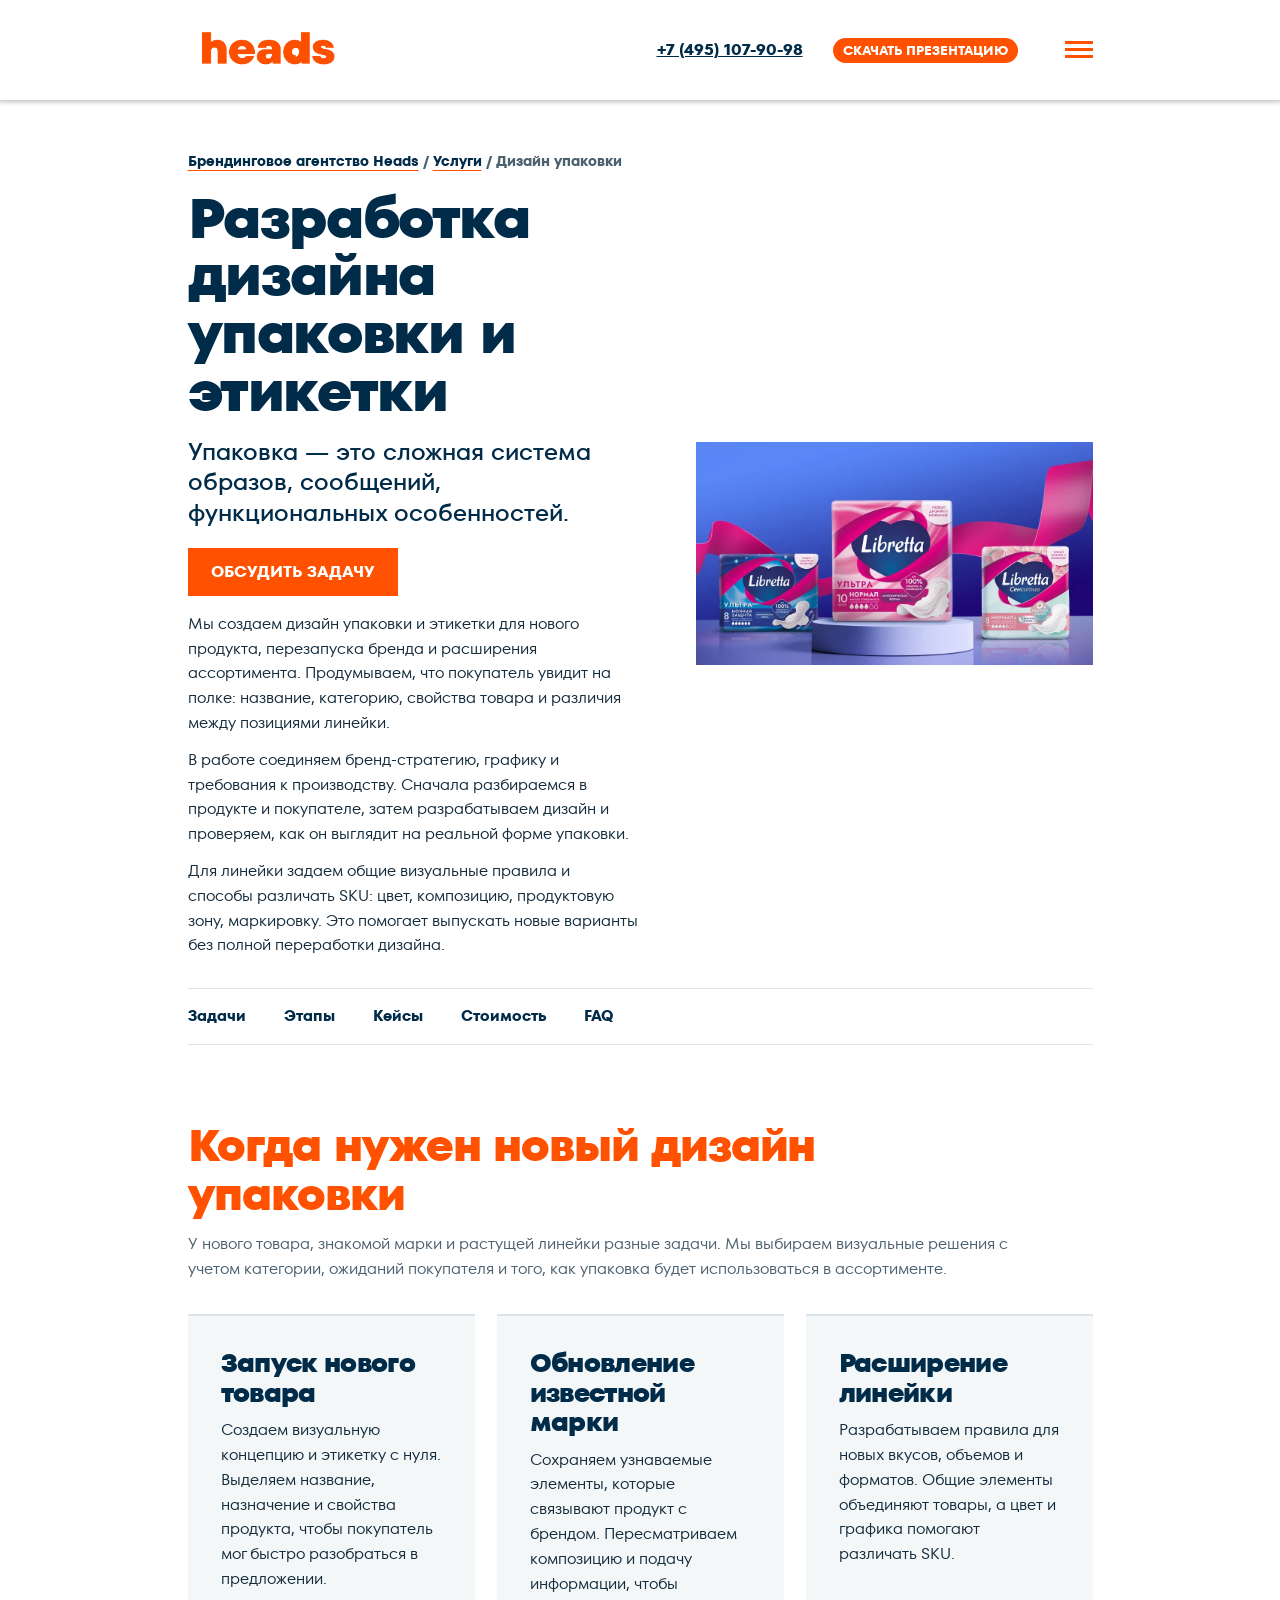
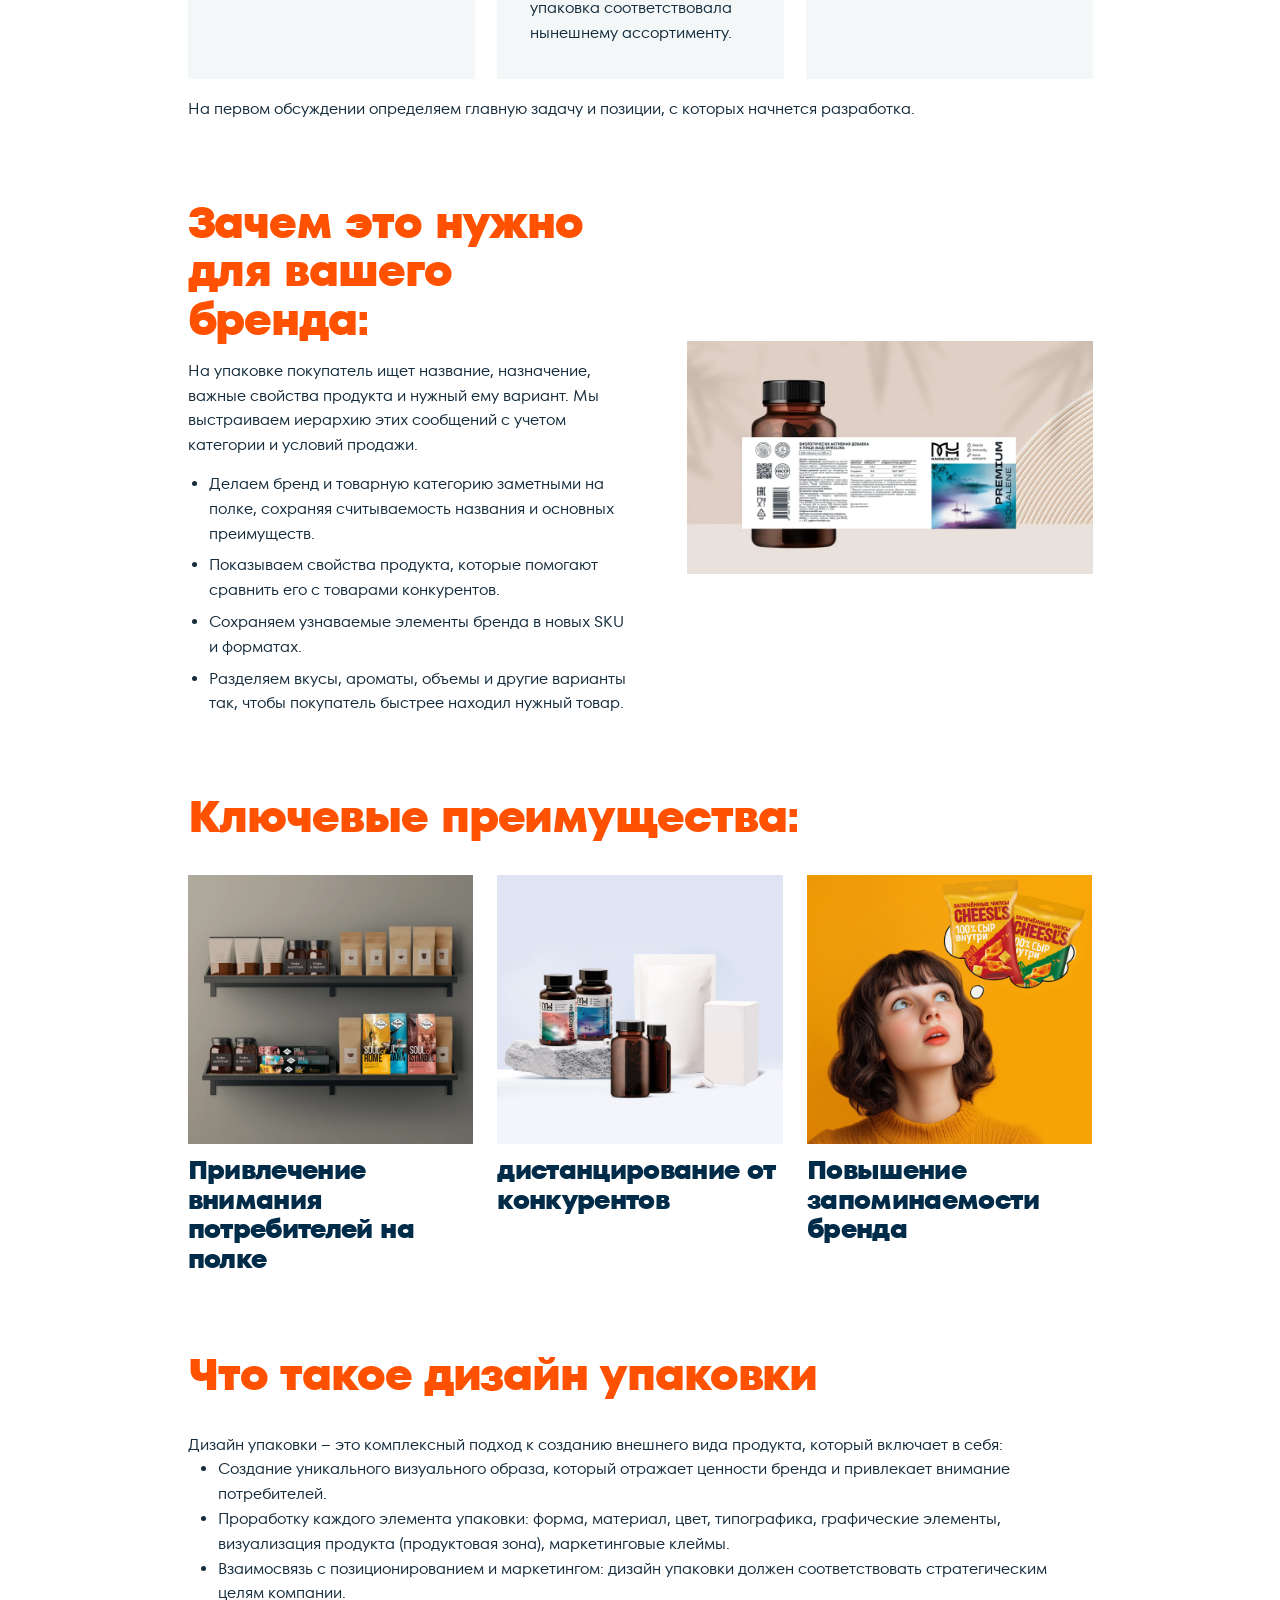
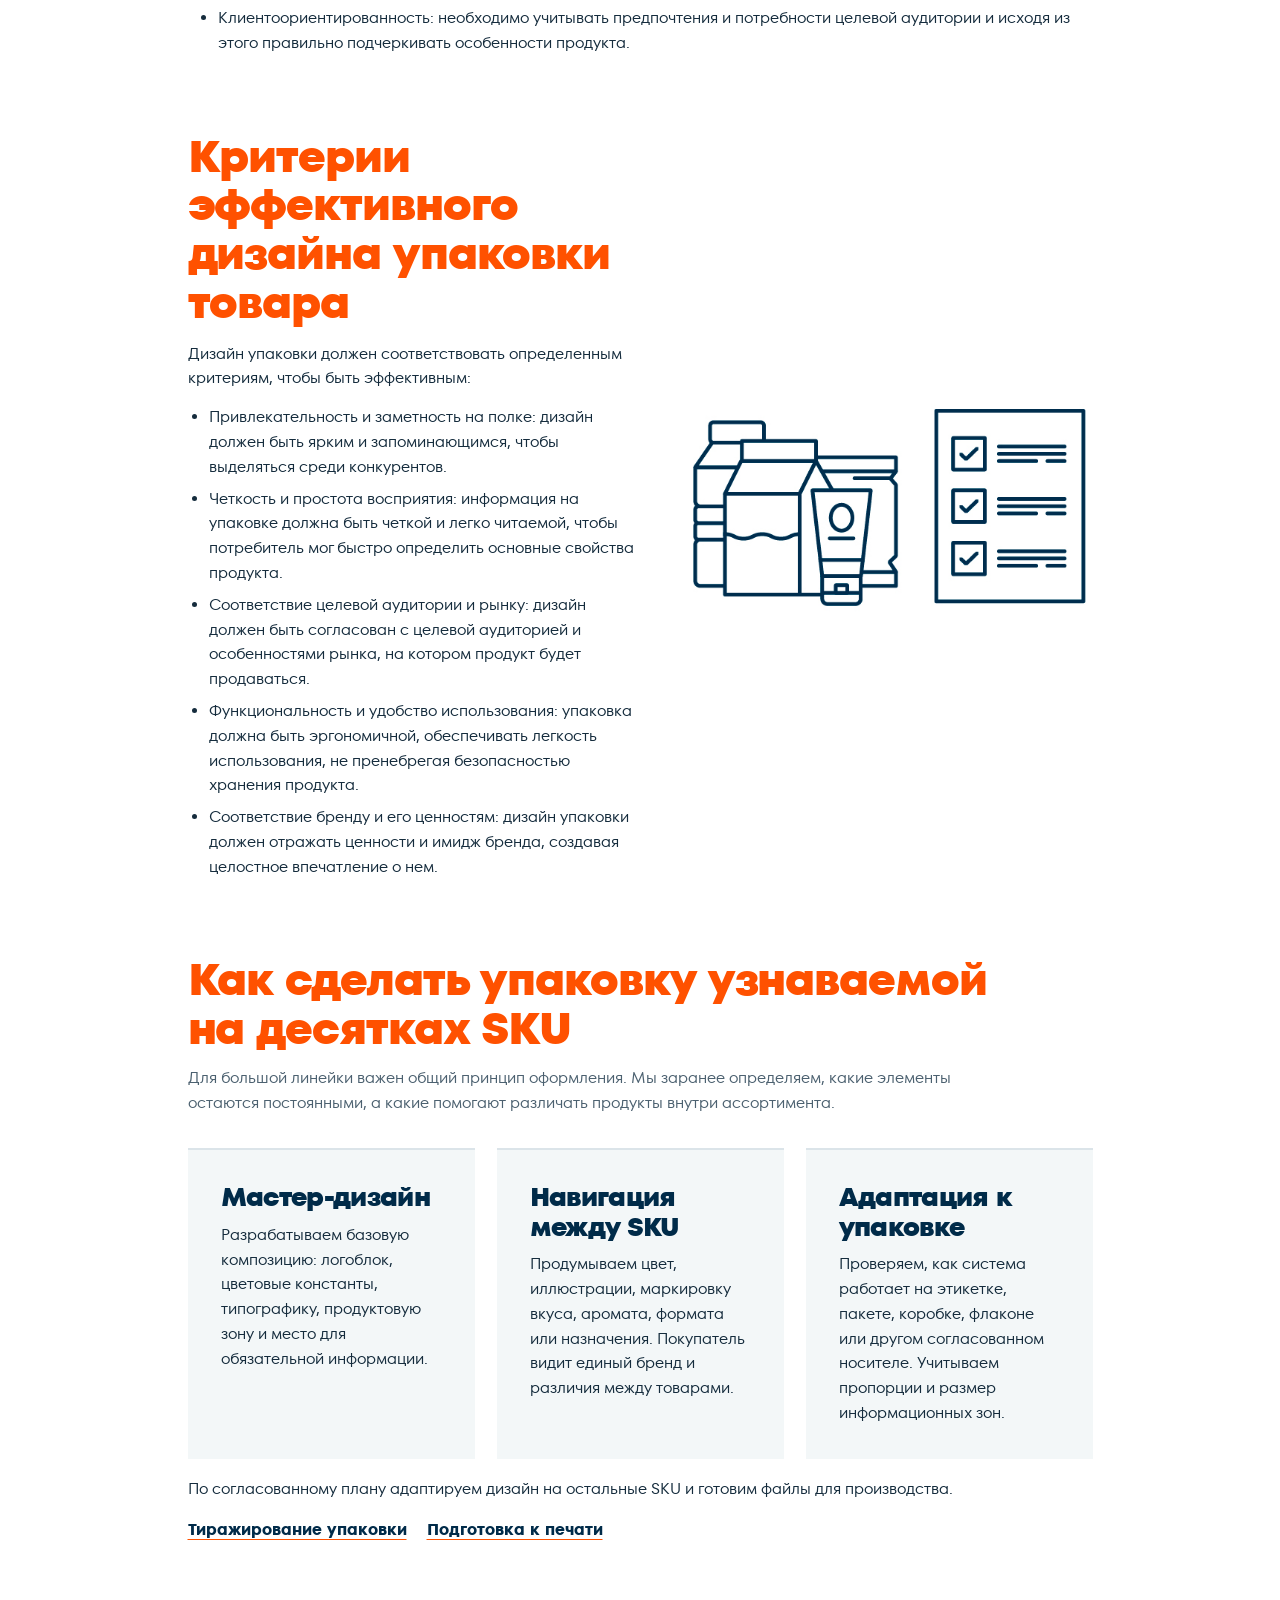
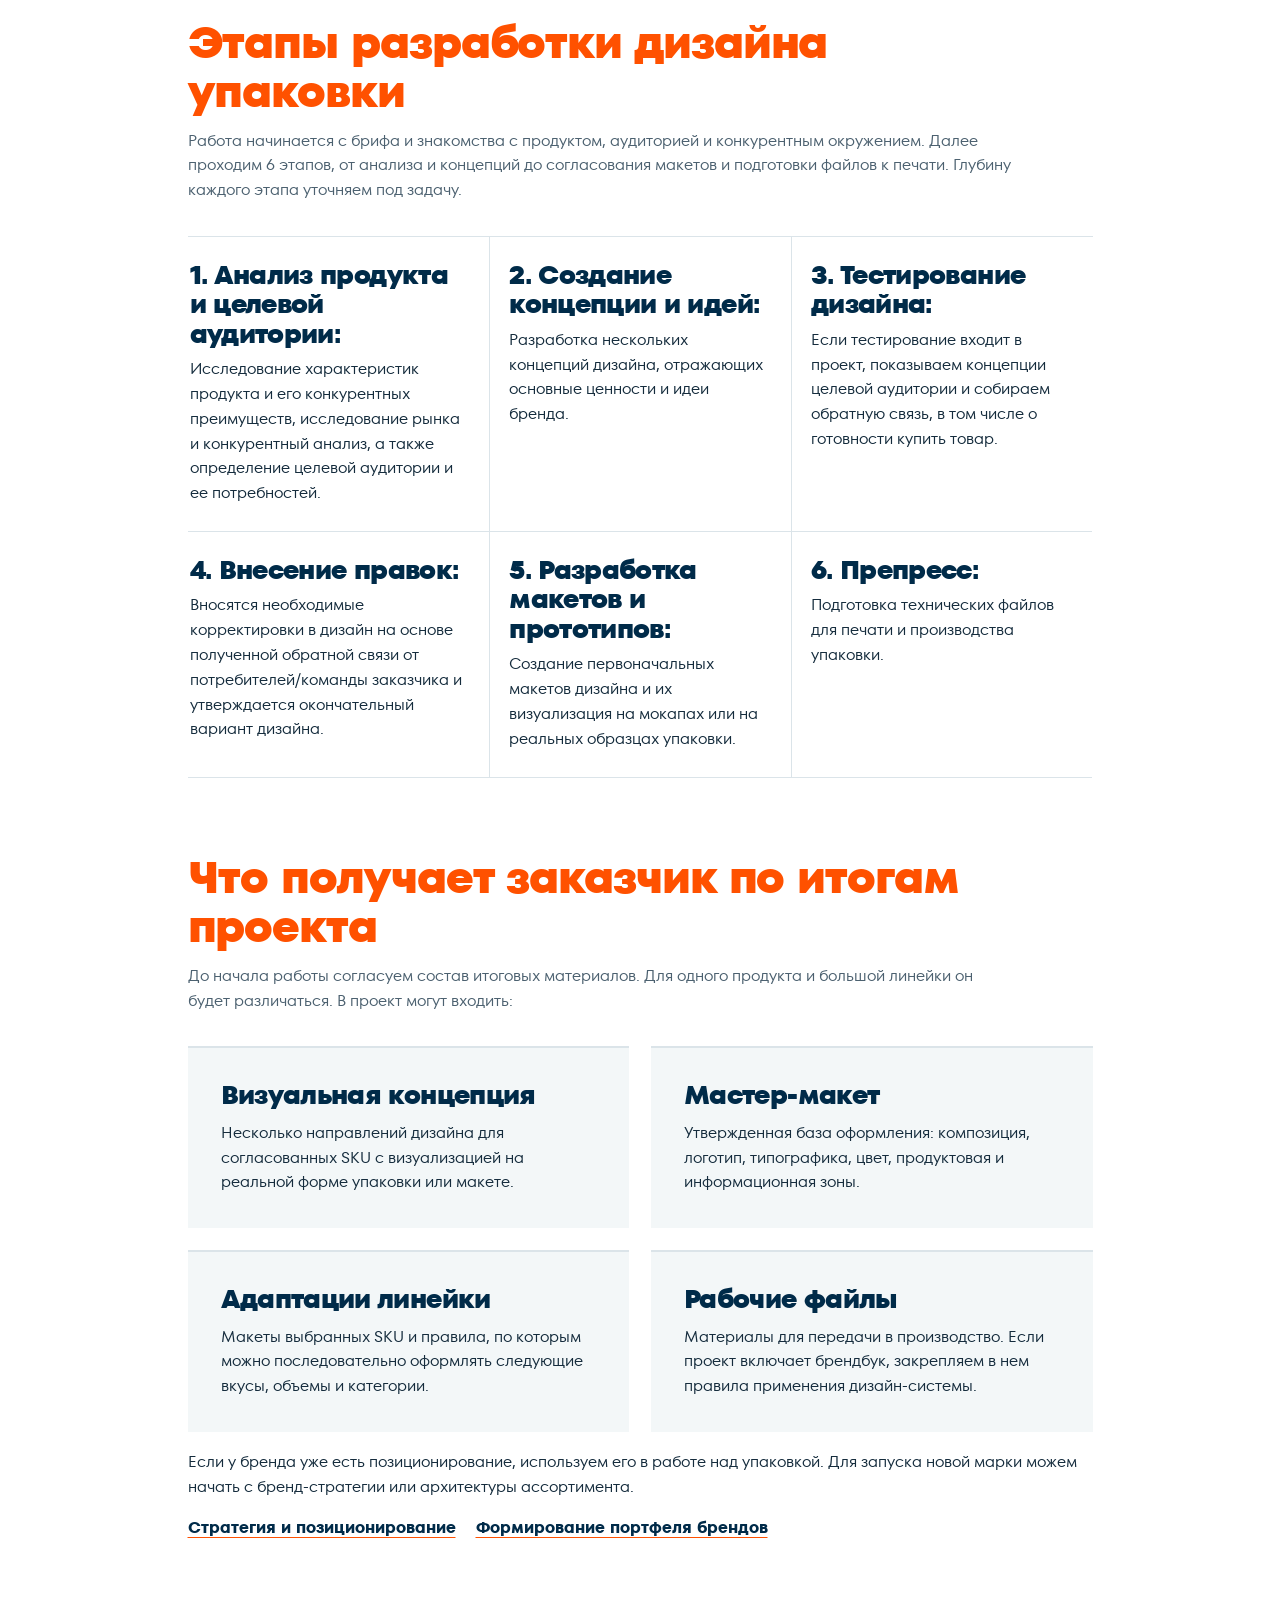
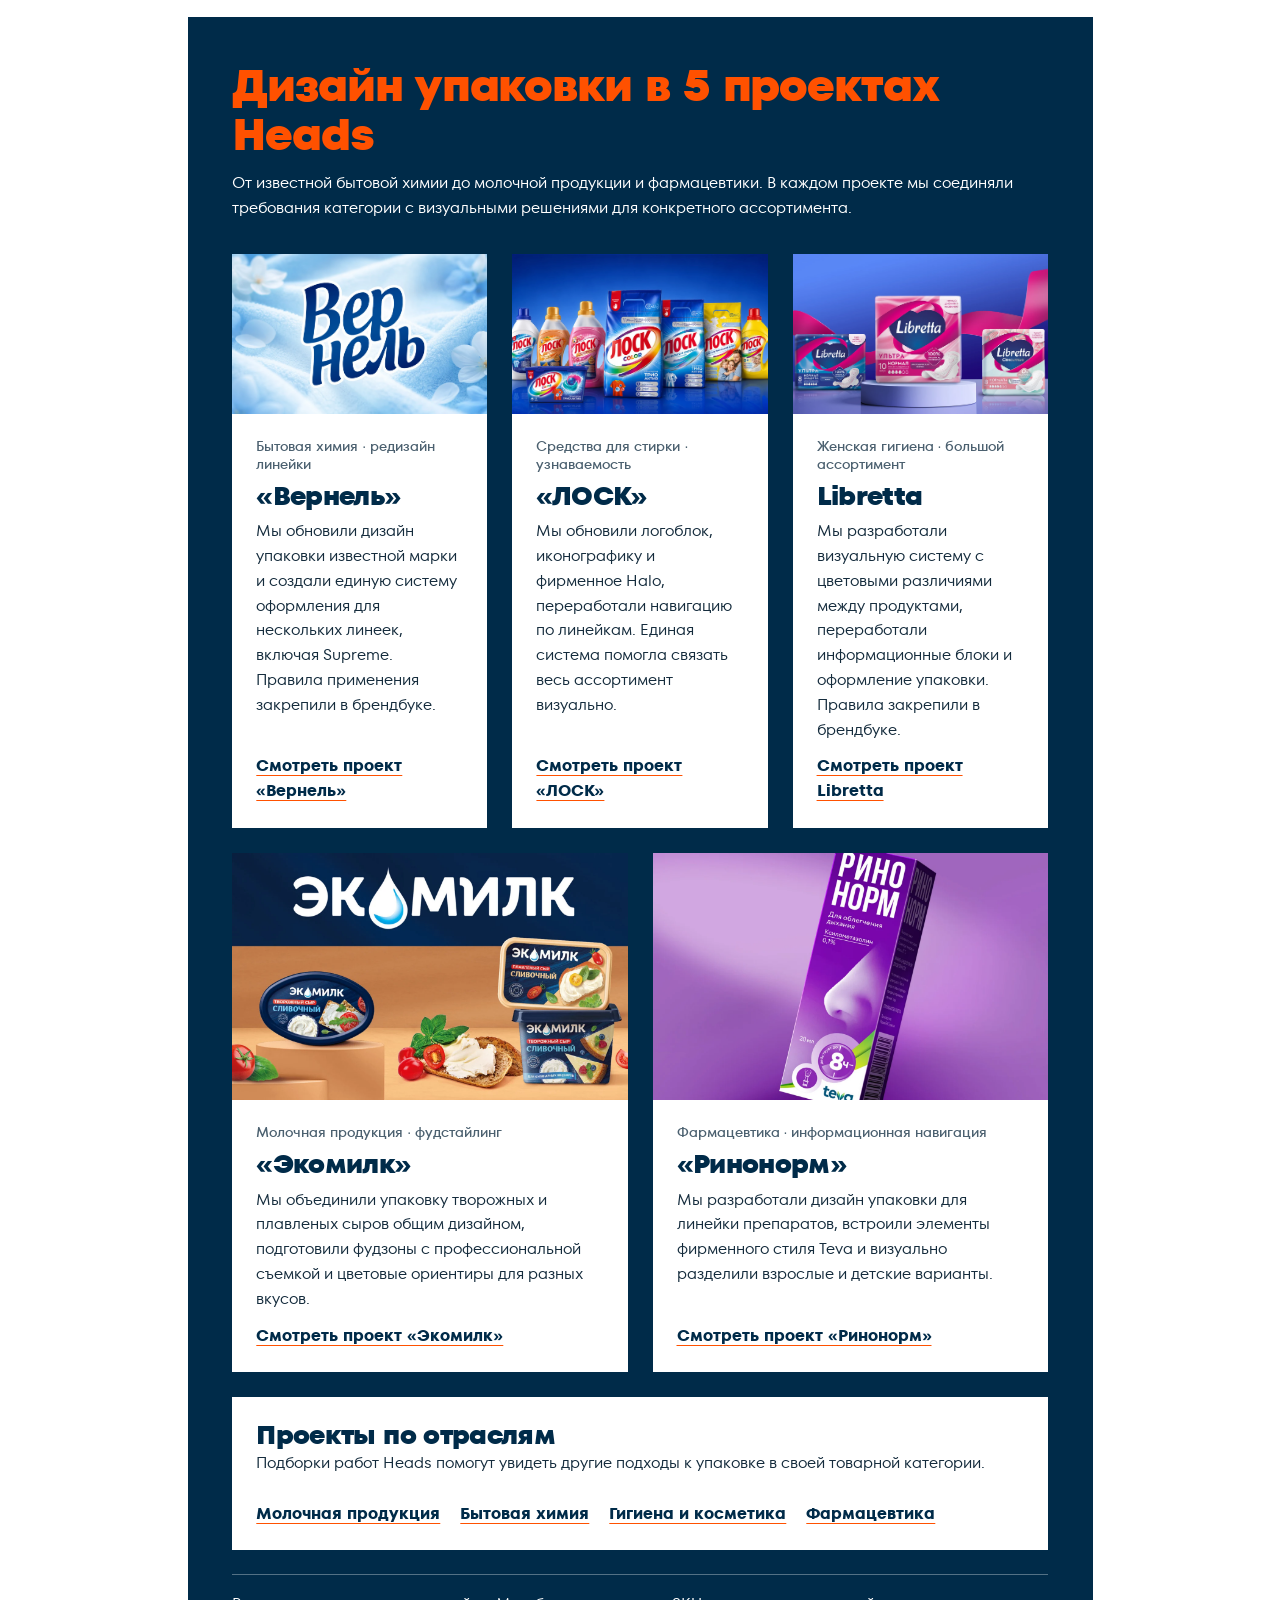
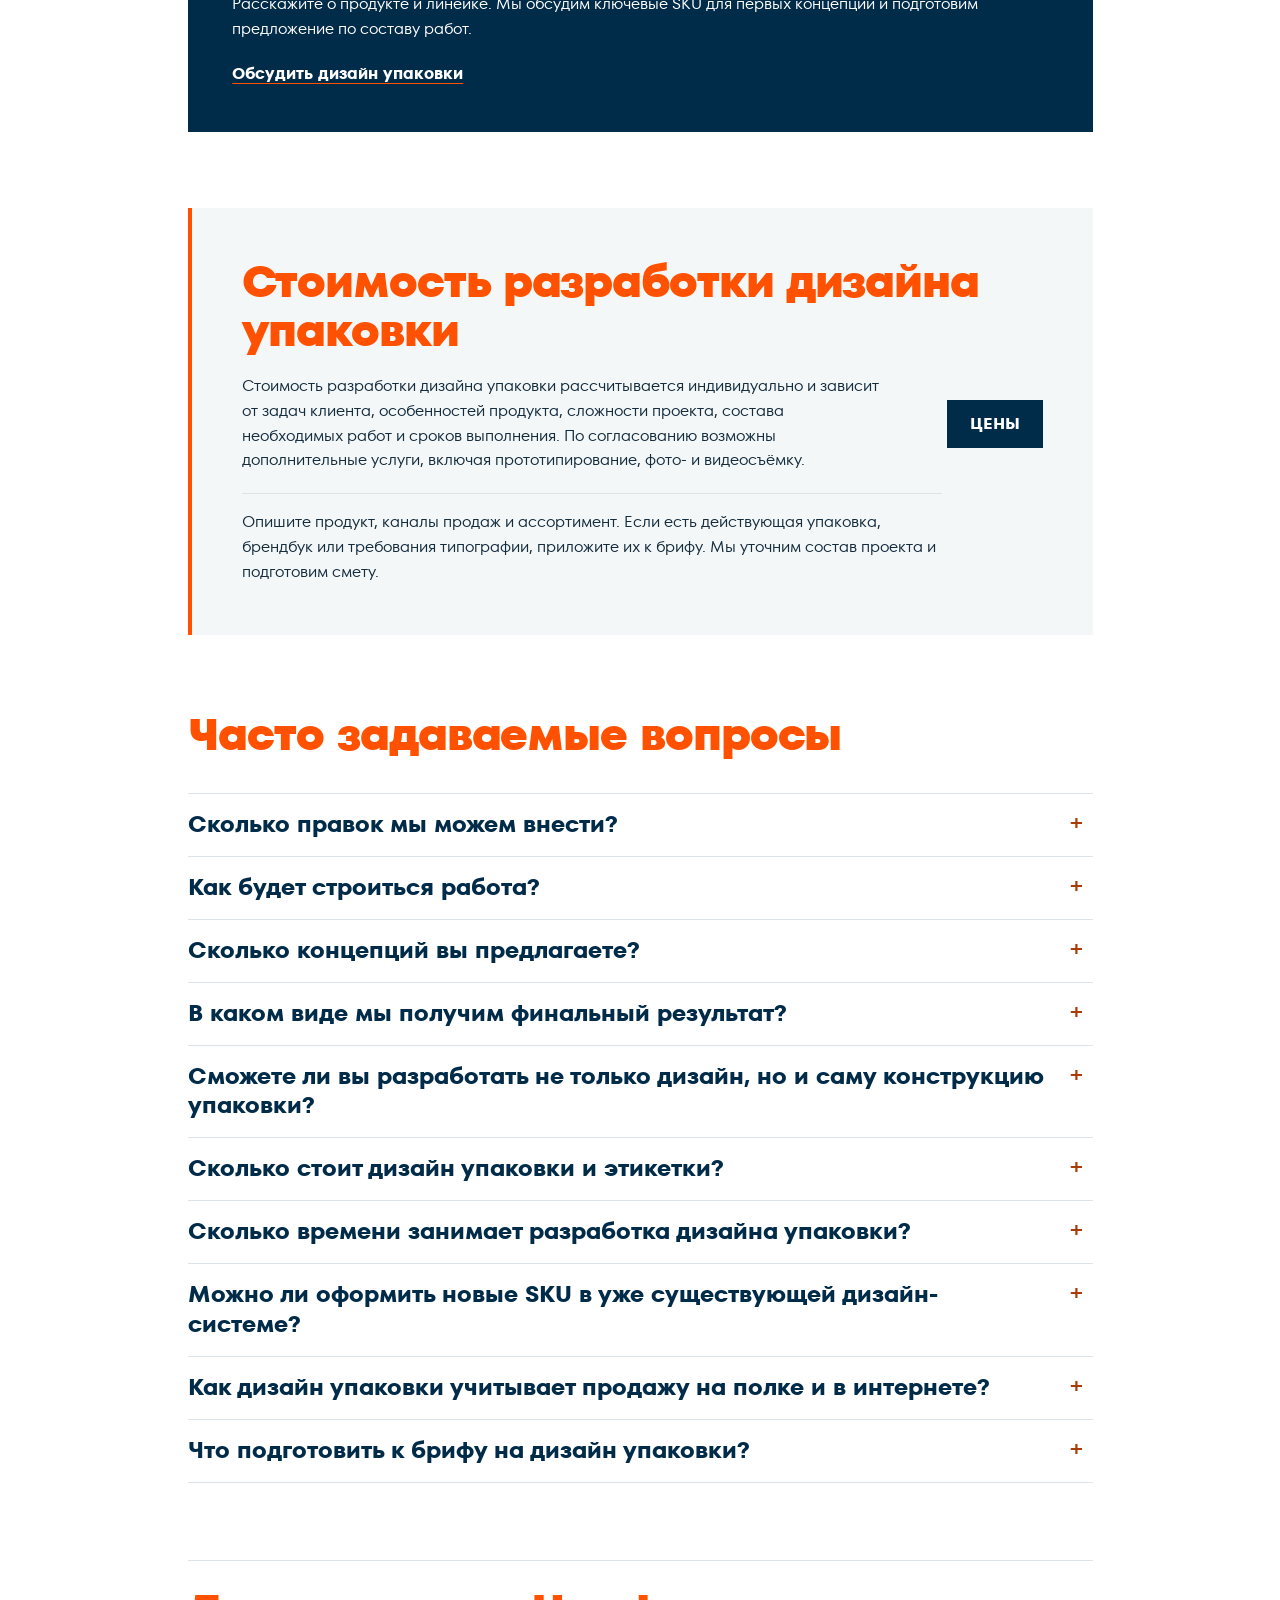
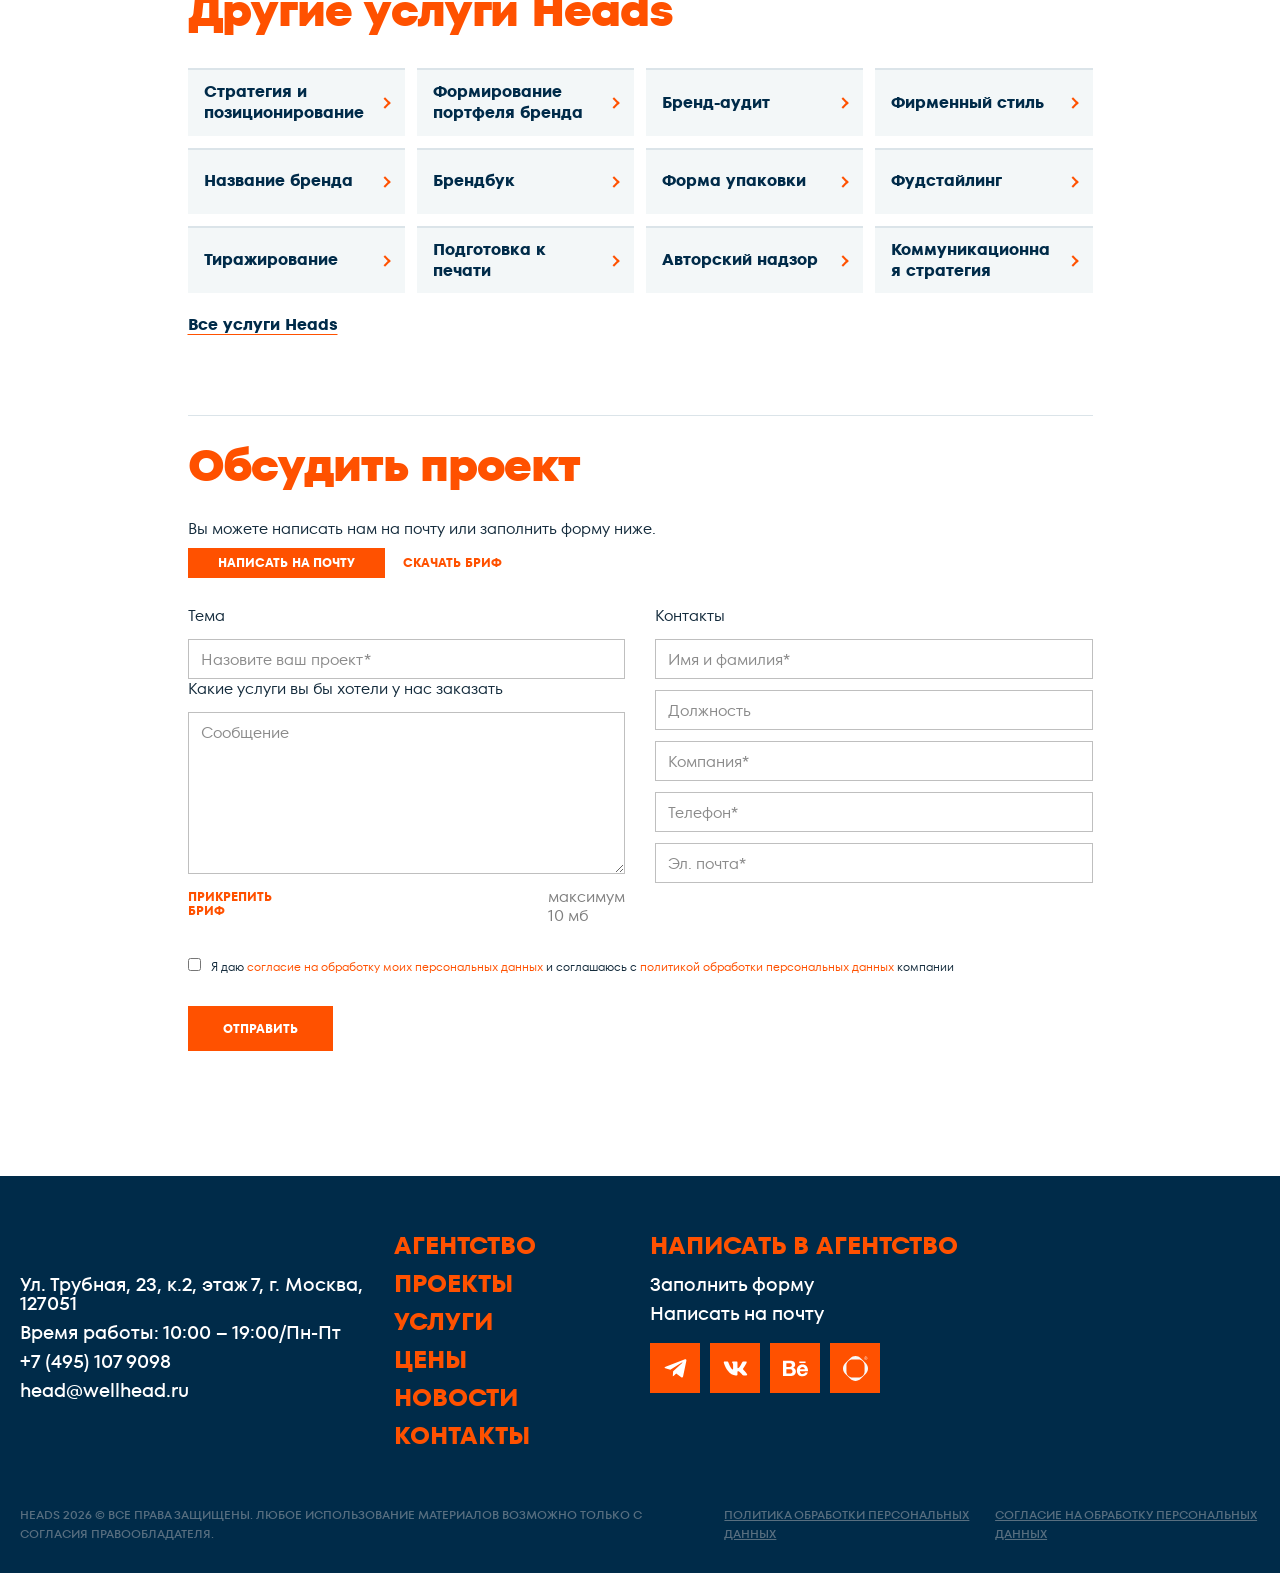
==== commit 8c1591e0: "Refine Heads service previews and expand reviewed FAQs" ====
--- a/dizajn-upakovki/index.html
+++ b/dizajn-upakovki/index.html
@@ -6,7 +6,7 @@
 <meta name="robots" content="noindex, nofollow">
 <meta name="referrer" content="no-referrer">
 <meta http-equiv="Content-Security-Policy" content="default-src 'self'; script-src 'self'; style-src 'self' 'unsafe-inline' https://wellhead.ru https://fonts.googleapis.com; img-src 'self' https: data:; font-src 'self' https: data:; media-src 'self' https:; frame-src https://marketing-tech.ru; connect-src 'none'; object-src 'none'; form-action 'none'; base-uri 'none'">
-<title>Дизайн упаковки и этикетки для FMCG, СТМ и линеек | Heads</title>
+<title data-heads-text-id="HEADS-S04-SEO-01">Дизайн упаковки и этикетки для FMCG, СТМ и линеек | Heads</title>
 <meta name="description" content="Heads разрабатывает дизайн упаковки, этикетки и дизайн-системы для SKU. Проекты «Вернель», «ЛОСК», Libretta, «Экомилк», «Ринонорм». Этапы работы и примеры." class="yoast-seo-meta-tag" data-heads-text-id="HEADS-S04-SEO-02">
 <meta property="og:title" content="Дизайн упаковки для брендов и продуктовых линеек | Heads" class="yoast-seo-meta-tag" data-heads-text-id="HEADS-S04-SEO-03">
 <meta property="og:description" content="Дизайн упаковки для новых товаров и известных марок: мастер-дизайн, адаптация SKU и подготовка к печати. Примеры работ Heads в FMCG и фармацевтике." class="yoast-seo-meta-tag" data-heads-text-id="HEADS-S04-SEO-04">
@@ -44,8 +44,8 @@
 <link rel="stylesheet" href="../assets/preview.css?v=1e0feff4">
 <script src="../assets/typed.umd.js?v=58424467" defer></script>
 <script src="../assets/preview.js?v=e8392a5f" defer></script>
-<meta property="og:image" content="https://yagaeo.github.io/heads-services-preview/assets/geo-media/redizajn-brenda-vernel.webp"><link rel="stylesheet" href="../assets/heads-geo.css?v=a7f0f0a4"><script type="application/ld+json">{"@context": "https://schema.org", "@graph": [{"@type": "Service", "@id": "https://yagaeo.github.io/heads-services-preview/dizajn-upakovki/#service", "name": "Дизайн упаковки", "url": "https://yagaeo.github.io/heads-services-preview/dizajn-upakovki/", "description": "Heads разрабатывает дизайн упаковки, этикетки и дизайн-системы для SKU. Проекты «Вернель», «ЛОСК», Libretta, «Экомилк», «Ринонорм». Этапы работы и примеры.", "provider": {"@type": "Organization", "@id": "https://wellhead.ru/#organization", "name": "Heads", "url": "https://wellhead.ru/"}, "areaServed": {"@type": "Country", "name": "Россия"}}, {"@type": "FAQPage", "@id": "https://yagaeo.github.io/heads-services-preview/dizajn-upakovki/#geo-faq", "mainEntity": [{"@type": "Question", "name": "Сколько правок мы можем внести?", "acceptedAnswer": {"@type": "Answer", "text": "Количество итераций правок мы проговариваем на старте проекта. Обычно их не более трех. По нашему опыту такого количества доработок хватает, чтобы внести все пожелания и согласовать финальный вариант. Если особенности принятия решений в вашей компании предполагают большее количество комментариев, то мы будем рады обсудить индивидуальный подход к этому этапу."}}, {"@type": "Question", "name": "Как будет строиться работа?", "acceptedAnswer": {"@type": "Answer", "text": "В первую очередь мы соберемся на большой брифинг, где обсудим ваше позиционирование, планы по развитию, конкурентное окружение и визуальные пожелания. Далее креативная команда, в состав которой входит арт-директор и не менее двух дизайнеров, начнет разработку концепций.\nПосле нескольких внутренних итераций, где команда проекта скрупулезно проверит соответствие разработанных дизайнов согласованному брифу, мы представим вам самые лучшие варианты, которые будем рады обсудить в ходе онлайн или личной встречи."}}, {"@type": "Question", "name": "Сколько концепций вы предлагаете?", "acceptedAnswer": {"@type": "Answer", "text": "Обычно мы разрабатываем не менее трех концепций дизайна, которые демонстрируем на примере 2-3 SKU. Количество SKU и вариантов концепций конкретно для вашей задачи мы сможем обсудить на этапе согласования сметы и дать свои рекомендации в зависимости от категории продуктов и ассортиментной линейки."}}, {"@type": "Question", "name": "В каком виде мы получим финальный результат?", "acceptedAnswer": {"@type": "Answer", "text": "Концепции будут представлены в виде визуализации упаковки для тех SKU, которые мы обговорим на старте проекта.\nСостав и формат финальных файлов фиксируем в смете. При включенной предпечатной подготовке передаем файлы для производства упаковки."}}, {"@type": "Question", "name": "Можно ли заказать разработку конструкции упаковки?", "acceptedAnswer": {"@type": "Answer", "text": "Да, это возможно. Сообщите нам, пожалуйста, если вам нужна помощь с разработкой формы упаковки."}}]}]}</script></head>
-<body class="wp-singular page-template-default page page-id-12409 page-child parent-pageid-11997 wp-custom-logo wp-theme-Total wp-child-theme-total-child-theme theme-Total woocommerce-js wpex-theme wpex-responsive full-width-main-layout has-composer wpex-live-site content-full-width has-topbar has-breadcrumbs hasnt-overlay-header page-header-disabled smooth-fonts wpex-mobile-toggle-menu-icon_buttons has-mobile-menu comment-avatars-disabled wpex-disable-mm-focus-styles wpb-js-composer js-comp-ver-8.6.1 vc_responsive elementor-default elementor-kit-13077 wpex-docready e--ua-blink e--ua-chrome e--ua-webkit wpex-window-loaded heads-preview heads-geo-page">
+<meta property="og:image" content="https://yagaeo.github.io/heads-services-preview/assets/geo-media/redizajn-brenda-vernel.webp"><link rel="stylesheet" href="../assets/heads-geo.css?v=a7f0f0a4"><script type="application/ld+json">{"@context": "https://schema.org", "@graph": [{"@type": "Service", "@id": "https://yagaeo.github.io/heads-services-preview/dizajn-upakovki/#service", "name": "Дизайн упаковки", "url": "https://yagaeo.github.io/heads-services-preview/dizajn-upakovki/", "description": "Heads разрабатывает дизайн упаковки, этикетки и дизайн-системы для SKU. Проекты «Вернель», «ЛОСК», Libretta, «Экомилк», «Ринонорм». Этапы работы и примеры.", "provider": {"@type": "Organization", "@id": "https://wellhead.ru/#organization", "name": "Heads", "url": "https://wellhead.ru/"}, "areaServed": {"@type": "Country", "name": "Россия"}}, {"@type": "FAQPage", "@id": "https://yagaeo.github.io/heads-services-preview/dizajn-upakovki/#geo-faq", "mainEntity": [{"@type": "Question", "name": "Сколько правок мы можем внести?", "acceptedAnswer": {"@type": "Answer", "text": "Количество итераций правок мы проговариваем на старте проекта. Обычно их не более трех. По нашему опыту такого количества доработок хватает, чтобы внести все пожелания и согласовать финальный вариант. Если особенности принятия решений в вашей компании предполагают большее количество комментариев, то мы будем рады обсудить индивидуальный подход к этому этапу."}}, {"@type": "Question", "name": "Как будет строиться работа?", "acceptedAnswer": {"@type": "Answer", "text": "В первую очередь мы соберемся на большой брифинг, где обсудим ваше позиционирование, планы по развитию, конкурентное окружение и визуальные пожелания. Далее креативная команда, в состав которой входит арт-директор и не менее двух дизайнеров, начнет разработку концепций.\nПосле нескольких внутренних итераций, где команда проекта скрупулезно проверит соответствие разработанных дизайнов согласованному брифу, мы представим вам самые лучшие варианты, которые будем рады обсудить в ходе онлайн или личной встречи."}}, {"@type": "Question", "name": "Сколько концепций вы предлагаете?", "acceptedAnswer": {"@type": "Answer", "text": "Обычно мы разрабатываем не менее трех концепций дизайна, которые демонстрируем на примере 2-3 SKU. Количество SKU и вариантов концепций конкретно для вашей задачи мы сможем обсудить на этапе согласования сметы и дать свои рекомендации в зависимости от категории продуктов и ассортиментной линейки."}}, {"@type": "Question", "name": "В каком виде мы получим финальный результат?", "acceptedAnswer": {"@type": "Answer", "text": "Концепции будут представлены в виде визуализации упаковки для тех SKU, которые мы обговорим на старте проекта.\nФинальные материалы передаём в формате, предусмотренном согласованной сметой. Если проект включает предпечатную подготовку, предоставляем необходимые рабочие файлы для производства упаковки."}}, {"@type": "Question", "name": "Сможете ли вы разработать не только дизайн, но и саму конструкцию упаковки?", "acceptedAnswer": {"@type": "Answer", "text": "Да, это возможно. Сообщите нам, пожалуйста, если вам нужна помощь с разработкой формы упаковки."}}, {"@type": "Question", "name": "Сколько стоит дизайн упаковки и этикетки?", "acceptedAnswer": {"@type": "Answer", "text": "Стоимость рассчитываем по задаче. На смету влияют число SKU, необходимость нового мастер-дизайна, объём адаптаций и дополнительные работы, например съёмка или предпечатная подготовка."}}, {"@type": "Question", "name": "Сколько времени занимает разработка дизайна упаковки?", "acceptedAnswer": {"@type": "Answer", "text": "Сроки определяем после брифа, когда понятны число форматов и SKU, задачи по концепциям и состав итоговых материалов. При подготовке макетов к производству учитываем сроки получения требований типографии и согласования файлов."}}, {"@type": "Question", "name": "Можно ли оформить новые SKU в уже существующей дизайн-системе?", "acceptedAnswer": {"@type": "Answer", "text": "Да. Изучаем мастер-макеты, брендбук и действующую упаковку, чтобы определить, какие элементы нужно сохранить. На новых SKU проверяем, как различаются вкус, объём, формат или назначение продукта."}}, {"@type": "Question", "name": "Как дизайн упаковки учитывает продажу на полке и в интернете?", "acceptedAnswer": {"@type": "Answer", "text": "На полке покупатель сравнивает товар с соседними упаковками, а в интернет-магазине часто видит маленькое изображение. Проверяем, читаются ли название, категория и отличия варианта в обоих случаях."}}, {"@type": "Question", "name": "Что подготовить к брифу на дизайн упаковки?", "acceptedAnswer": {"@type": "Answer", "text": "Пришлите описание продукта, список SKU, каналы продаж и примеры действующей упаковки, если она есть. Добавьте брендбук, развёртки или требования типографии, если ими уже располагаете."}}]}]}</script><link rel="stylesheet" href="../assets/heads-services-refined.css?v=0991177b"></head>
+<body class="wp-singular page-template-default page page-id-12409 page-child parent-pageid-11997 wp-custom-logo wp-theme-Total wp-child-theme-total-child-theme theme-Total woocommerce-js wpex-theme wpex-responsive full-width-main-layout has-composer wpex-live-site content-full-width has-topbar has-breadcrumbs hasnt-overlay-header page-header-disabled smooth-fonts wpex-mobile-toggle-menu-icon_buttons has-mobile-menu comment-avatars-disabled wpex-disable-mm-focus-styles wpb-js-composer js-comp-ver-8.6.1 vc_responsive elementor-default elementor-kit-13077 wpex-docready e--ua-blink e--ua-chrome e--ua-webkit wpex-window-loaded heads-preview heads-geo-page heads-review-page">
 <a class="skip-to-content" href="#content">К содержанию</a>
 <div id="outer-wrap" class="clr">
 
@@ -137,23 +137,34 @@
 				
 				
 					
-<article id="single-blocks" class="heads-geo"><section class="hg-hero"><div class="hg-hero-copy"><a href="../" class="hg-crumb">Услуги Heads</a><h1 data-heads-text-id="HEADS-S04-0004">Разработка дизайна упаковки и этикетки</h1><p class="hg-lead" data-heads-text-id="HEADS-S04-0005">Дизайн упаковки для запуска, редизайна и расширения линейки.</p><a class="hg-button" href="#geo-contact" data-heads-text-id="HEADS-S04-0006">ОБСУДИТЬ ЗАДАЧУ</a></div><figure class="hg-hero-media"><a href="https://wellhead.ru/projects/redizajn-brenda-vernel/"><img src="../assets/geo-media/redizajn-brenda-vernel.webp" alt="Дизайн упаковки средств для ухода за бельем «Вернель»" width="1440" height="805" decoding="async" fetchpriority="high"></a><figcaption>Проект Heads для «Вернель»</figcaption></figure></section><nav class="hg-nav" aria-label="Разделы страницы"><a href="#geo-scenarios">Задачи</a><a href="#geo-stages">Этапы</a><a href="#geo-cases">Кейсы</a><a href="#geo-price">Стоимость</a><a href="#geo-faq">FAQ</a></nav><section class="hg-section " id="geo-scenarios"><div class="hg-section-head"><h2 data-heads-text-id="HEADS-S04-0104">Когда нужен новый дизайн упаковки</h2><p data-heads-text-id="HEADS-S04-0008">Мы создаем дизайн упаковки и этикетки для нового продукта, перезапуска бренда и расширения ассортимента. Продумываем, что покупатель увидит на полке: название, категорию, свойства товара и различия между позициями линейки.</p><p data-heads-text-id="HEADS-S04-0105">У нового товара, знакомой марки и растущей линейки разные задачи. Мы выбираем визуальные решения с учетом категории, ожиданий покупателя и того, как упаковка будет использоваться в ассортименте.</p></div><div class="hg-grid "><article class="hg-card"><h3 data-heads-text-id="HEADS-S04-0106">Запуск нового товара</h3><p data-heads-text-id="HEADS-S04-0107">Создаем визуальную концепцию и этикетку с нуля. Выделяем название, назначение и свойства продукта, чтобы покупатель мог быстро разобраться в предложении.</p></article><article class="hg-card"><h3 data-heads-text-id="HEADS-S04-0108">Обновление известной марки</h3><p data-heads-text-id="HEADS-S04-0109">Сохраняем узнаваемые элементы, которые связывают продукт с брендом. Пересматриваем композицию и подачу информации, чтобы упаковка соответствовала нынешнему ассортименту.</p></article><article class="hg-card"><h3 data-heads-text-id="HEADS-S04-0110">Расширение линейки</h3><p data-heads-text-id="HEADS-S04-0111">Разрабатываем правила для новых вкусов, объемов и форматов. Общие элементы объединяют товары, а цвет и графика помогают различать SKU.</p></article></div><p data-heads-text-id="HEADS-S04-0112">На первом обсуждении определяем главную задачу и позиции, с которых начнется разработка.</p></section><section class="hg-section " id="geo-system"><div class="hg-section-head"><h2 data-heads-text-id="HEADS-S04-0114">Как сделать упаковку узнаваемой на десятках SKU</h2><p data-heads-text-id="HEADS-S04-0115">Для большой линейки важен общий принцип оформления. Мы заранее определяем, какие элементы остаются постоянными, а какие помогают различать продукты внутри ассортимента.</p><p data-heads-text-id="HEADS-S04-0122">По согласованному плану адаптируем дизайн на остальные SKU и готовим файлы для производства.</p></div><div class="hg-grid "><article class="hg-card"><h3 data-heads-text-id="HEADS-S04-0116">Мастер-дизайн</h3><p data-heads-text-id="HEADS-S04-0117">Разрабатываем базовую композицию: логоблок, цветовые константы, типографику, продуктовую зону и место для обязательной информации.</p></article><article class="hg-card"><h3 data-heads-text-id="HEADS-S04-0118">Навигация между SKU</h3><p data-heads-text-id="HEADS-S04-0119">Продумываем цвет, иллюстрации, маркировку вкуса, аромата, формата или назначения. Покупатель видит единый бренд и различия между товарами.</p></article><article class="hg-card"><h3 data-heads-text-id="HEADS-S04-0120">Адаптация к упаковке</h3><p data-heads-text-id="HEADS-S04-0121">Проверяем, как система работает на этикетке, пакете, коробке, флаконе или другом согласованном носителе. Учитываем пропорции и размер информационных зон.</p></article></div><div class="hg-inline-links"><a class="hg-link" href="https://wellhead.ru/services/tirazhirovanie/" data-heads-text-id="HEADS-S04-0123">Тиражирование упаковки</a><a class="hg-link" href="https://wellhead.ru/services/podgotovka-k-pechati/" data-heads-text-id="HEADS-S04-0124">Подготовка к печати</a></div></section><section class="hg-section " id="geo-stages"><div class="hg-section-head"><h2 data-heads-text-id="HEADS-S04-0041">Этапы разработки дизайна упаковки</h2><p data-heads-text-id="HEADS-S04-0042">Работа начинается с брифа и знакомства с продуктом, аудиторией и конкурентным окружением. Далее проходим 6 этапов, от анализа и концепций до согласования макетов и подготовки файлов к печати. Глубину каждого этапа уточняем под задачу.</p></div><div class="hg-stage-grid"><div class="hg-stage"><h3 data-heads-text-id="HEADS-S04-0043">1. Анализ продукта и целевой аудитории:</h3><p data-heads-text-id="HEADS-S04-0044">Исследование характеристик продукта и его конкурентных преимуществ, исследование рынка и конкурентный анализ, а также определение целевой аудитории и ее потребностей.</p></div><div class="hg-stage"><h3 data-heads-text-id="HEADS-S04-0045">2. Создание концепции и идей:</h3><p data-heads-text-id="HEADS-S04-0046">Разработка нескольких концепций дизайна, отражающих основные ценности и идеи бренда.</p></div><div class="hg-stage"><h3 data-heads-text-id="HEADS-S04-0047">3. Тестирование дизайна:</h3><p data-heads-text-id="HEADS-S04-0048">Если тестирование входит в проект, показываем концепции целевой аудитории и собираем обратную связь, в том числе о готовности купить товар.</p></div><div class="hg-stage"><h3 data-heads-text-id="HEADS-S04-0049">4. Внесение правок:</h3><p data-heads-text-id="HEADS-S04-0050">Вносятся необходимые корректировки в дизайн на основе полученной обратной связи от потребителей/команды заказчика и утверждается окончательный вариант дизайна.</p></div><div class="hg-stage"><h3 data-heads-text-id="HEADS-S04-0051">5. Разработка макетов и прототипов:</h3><p data-heads-text-id="HEADS-S04-0052">Создание первоначальных макетов дизайна и их визуализация на мокапах или на реальных образцах упаковки.</p></div><div class="hg-stage"><h3 data-heads-text-id="HEADS-S04-0053">6. Препресс:</h3><p data-heads-text-id="HEADS-S04-0054">Подготовка технических файлов для печати и производства упаковки.</p></div></div></section><section class="hg-section " id="geo-results"><div class="hg-section-head"><h2 data-heads-text-id="HEADS-S04-0126">Что получает заказчик по итогам проекта</h2><p data-heads-text-id="HEADS-S04-0127">До начала работы согласуем состав итоговых материалов. Для одного продукта и большой линейки он будет различаться. В проект могут входить:</p><p data-heads-text-id="HEADS-S04-0136">Если у бренда уже есть позиционирование, используем его в работе над упаковкой. Для запуска новой марки можем начать с бренд-стратегии или архитектуры ассортимента.</p></div><div class="hg-grid hg-grid--two"><article class="hg-card"><h3 data-heads-text-id="HEADS-S04-0128">Визуальная концепция</h3><p data-heads-text-id="HEADS-S04-0129">Несколько направлений дизайна для согласованных SKU с визуализацией на реальной форме упаковки или макете.</p></article><article class="hg-card"><h3 data-heads-text-id="HEADS-S04-0130">Мастер-макет</h3><p data-heads-text-id="HEADS-S04-0131">Утвержденная база оформления: композиция, логотип, типографика, цвет, продуктовая и информационная зоны.</p></article><article class="hg-card"><h3 data-heads-text-id="HEADS-S04-0132">Адаптации линейки</h3><p data-heads-text-id="HEADS-S04-0133">Макеты выбранных SKU и правила, по которым можно последовательно оформлять следующие вкусы, объемы и категории.</p></article><article class="hg-card"><h3 data-heads-text-id="HEADS-S04-0134">Рабочие файлы</h3><p data-heads-text-id="HEADS-S04-0135">Финальные материалы передаем в формате, предусмотренном согласованной сметой. Если проект включает предпечатную подготовку, предоставляем рабочие файлы для производства. Если в проекте предусмотрен брендбук, закрепляем в нем правила применения дизайн-системы.</p></article></div><div class="hg-inline-links"><a class="hg-link" href="../strategija-i-pozicionirovanie/" data-heads-text-id="HEADS-S04-0137">Стратегия и позиционирование</a><a class="hg-link" href="../formirovanie-portfelja-brendov/" data-heads-text-id="HEADS-S04-0138">Формирование портфеля брендов</a></div></section><section class="hg-section hg-cases" id="geo-cases"><div class="hg-section-head"><h2 data-heads-text-id="HEADS-S04-0140">Дизайн упаковки в 5 проектах Heads</h2><p data-heads-text-id="HEADS-S04-0141">От известной бытовой химии до молочной продукции и фармацевтики. В каждом проекте мы соединяли требования категории с визуальными решениями для конкретного ассортимента.</p></div><div class="hg-case-grid"><article class="hg-case"><a href="https://wellhead.ru/projects/redizajn-brenda-vernel/" aria-label="Открыть кейс «Вернель»"><img src="../assets/geo-media/redizajn-brenda-vernel.webp" alt="Дизайн упаковки средств для ухода за бельем «Вернель»" width="1440" height="805" decoding="async" loading="lazy"></a><div class="hg-case-body"><p class="hg-case-type" data-heads-text-id="HEADS-S04-0142">Бытовая химия · редизайн линейки</p><h3 data-heads-text-id="HEADS-S04-0143">«Вернель»</h3><p data-heads-text-id="HEADS-S04-0144">Мы обновили дизайн упаковки известной марки и создали единую систему оформления для нескольких линеек, включая Supreme. Правила применения закрепили в брендбуке.</p><a class="hg-link" href="https://wellhead.ru/projects/redizajn-brenda-vernel/" data-heads-text-id="HEADS-S04-0145">Смотреть проект «Вернель»</a></div></article><article class="hg-case"><a href="https://wellhead.ru/projects/redizajn-losk/" aria-label="Открыть кейс «ЛОСК»"><img src="../assets/geo-media/redizajn-losk.webp" alt="Дизайн упаковки средств для стирки «ЛОСК»" width="1440" height="810" decoding="async" loading="lazy"></a><div class="hg-case-body"><p class="hg-case-type" data-heads-text-id="HEADS-S04-0146">Средства для стирки · узнаваемость</p><h3 data-heads-text-id="HEADS-S04-0147">«ЛОСК»</h3><p data-heads-text-id="HEADS-S04-0148">Мы обновили логоблок, иконографику и фирменное Halo, переработали навигацию по линейкам. Единая система помогла связать весь ассортимент визуально.</p><a class="hg-link" href="https://wellhead.ru/projects/redizajn-losk/" data-heads-text-id="HEADS-S04-0149">Смотреть проект «ЛОСК»</a></div></article><article class="hg-case"><a href="https://wellhead.ru/projects/libretta/" aria-label="Открыть кейс Libretta"><img src="../assets/geo-media/libretta.webp" alt="Дизайн упаковки трех позиций линейки Libretta" width="1440" height="750" decoding="async" loading="lazy"></a><div class="hg-case-body"><p class="hg-case-type" data-heads-text-id="HEADS-S04-0150">Женская гигиена · большой ассортимент</p><h3 data-heads-text-id="HEADS-S04-0151">Libretta</h3><p data-heads-text-id="HEADS-S04-0152">Мы разработали визуальную систему с цветовыми различиями между продуктами, переработали информационные блоки и оформление упаковки. Правила закрепили в брендбуке.</p><a class="hg-link" href="https://wellhead.ru/projects/libretta/" data-heads-text-id="HEADS-S04-0153">Смотреть проект Libretta</a></div></article><article class="hg-case"><a href="https://wellhead.ru/projects/jekomilk-2/" aria-label="Открыть кейс «Экомилк»"><img src="../assets/geo-media/jekomilk-2.webp" alt="Дизайн упаковки молочных продуктов «Экомилк»" width="1440" height="810" decoding="async" loading="lazy"></a><div class="hg-case-body"><p class="hg-case-type" data-heads-text-id="HEADS-S04-0154">Молочная продукция · фудстайлинг</p><h3 data-heads-text-id="HEADS-S04-0155">«Экомилк»</h3><p data-heads-text-id="HEADS-S04-0156">Мы объединили упаковку творожных и плавленых сыров общим дизайном, подготовили фудзоны с профессиональной съемкой и цветовые ориентиры для разных вкусов.</p><a class="hg-link" href="https://wellhead.ru/projects/jekomilk-2/" data-heads-text-id="HEADS-S04-0157">Смотреть проект «Экомилк»</a></div></article><article class="hg-case"><a href="https://wellhead.ru/projects/rinonorm/" aria-label="Открыть кейс «Ринонорм»"><img src="../assets/geo-media/rinonorm.webp" alt="Дизайн упаковки линейки «Ринонорм»" width="1440" height="810" decoding="async" loading="lazy"></a><div class="hg-case-body"><p class="hg-case-type" data-heads-text-id="HEADS-S04-0158">Фармацевтика · информационная навигация</p><h3 data-heads-text-id="HEADS-S04-0159">«Ринонорм»</h3><p data-heads-text-id="HEADS-S04-0160">Мы разработали дизайн упаковки для линейки препаратов, встроили элементы фирменного стиля Teva и визуально разделили взрослые и детские варианты.</p><a class="hg-link" href="https://wellhead.ru/projects/rinonorm/" data-heads-text-id="HEADS-S04-0161">Смотреть проект «Ринонорм»</a></div></article></div><div class="hg-extra"><h3 data-heads-text-id="HEADS-S04-0162">Проекты по отраслям</h3><p data-heads-text-id="HEADS-S04-0163">Подборки работ Heads помогут увидеть другие подходы к упаковке в своей товарной категории.</p><div class="hg-inline-links"><a class="hg-link" href="https://wellhead.ru/category/dairy/" data-heads-text-id="HEADS-S04-0165">Молочная продукция</a><a class="hg-link" href="https://wellhead.ru/category/chemicals/" data-heads-text-id="HEADS-S04-0166">Бытовая химия</a><a class="hg-link" href="https://wellhead.ru/category/beauty/" data-heads-text-id="HEADS-S04-0167">Гигиена и косметика</a><a class="hg-link" href="https://wellhead.ru/category/pharmaceutics/" data-heads-text-id="HEADS-S04-0168">Фармацевтика</a></div></div></section><section class="hg-section " id="geo-method"><div class="hg-section-head"><h2>Подход Heads к работе над брендом</h2></div><div class="hg-explain"><details class="hg-faq"><summary data-heads-text-id="HEADS-S04-0011">Зачем это нужно для вашего бренда:</summary><div class="hg-answer"><p data-heads-text-id="HEADS-S04-0012">На упаковке покупатель ищет название, назначение, важные свойства продукта и нужный ему вариант. Мы выстраиваем иерархию этих сообщений с учетом категории и условий продажи.</p><ul><li data-heads-text-id="HEADS-S04-0013">Делаем бренд и товарную категорию заметными на полке, сохраняя считываемость названия и основных преимуществ.</li><li data-heads-text-id="HEADS-S04-0014">Показываем свойства продукта, которые помогают сравнить его с товарами конкурентов.</li><li data-heads-text-id="HEADS-S04-0015">Сохраняем узнаваемые элементы бренда в новых SKU и форматах.</li><li data-heads-text-id="HEADS-S04-0016">Разделяем вкусы, ароматы, объемы и другие варианты так, чтобы покупатель быстрее находил нужный товар.</li></ul></div></details><details class="hg-faq"><summary data-heads-text-id="HEADS-S04-0018">Ключевые преимущества:</summary><div class="hg-answer"><h3 data-heads-text-id="HEADS-S04-0023">Привлечение внимания потребителей на полке</h3><h3 data-heads-text-id="HEADS-S04-0024">дистанцирование от конкурентов</h3><h3 data-heads-text-id="HEADS-S04-0025">Повышение запоминаемости бренда</h3></div></details><details class="hg-faq"><summary data-heads-text-id="HEADS-S04-0026">Что такое дизайн упаковки</summary><div class="hg-answer"><p data-heads-text-id="HEADS-S04-0027">Дизайн упаковки – это комплексный подход к созданию внешнего вида продукта, который включает в себя:</p><ul><li data-heads-text-id="HEADS-S04-0028">Создание уникального визуального образа, который отражает ценности бренда и привлекает внимание потребителей.</li><li data-heads-text-id="HEADS-S04-0029">Проработку каждого элемента упаковки: форма, материал, цвет, типографика, графические элементы, визуализация продукта (продуктовая зона), маркетинговые клеймы.</li><li data-heads-text-id="HEADS-S04-0030">Взаимосвязь с позиционированием и маркетингом: дизайн упаковки должен соответствовать стратегическим целям компании.</li><li data-heads-text-id="HEADS-S04-0031">Клиентоориентированность: необходимо учитывать предпочтения и потребности целевой аудитории и исходя из этого правильно подчеркивать особенности продукта.</li></ul></div></details><details class="hg-faq"><summary data-heads-text-id="HEADS-S04-0034">Критерии эффективного дизайна упаковки товара</summary><div class="hg-answer"><p data-heads-text-id="HEADS-S04-0035">Дизайн упаковки должен соответствовать определенным критериям, чтобы быть эффективным:</p><ul><li data-heads-text-id="HEADS-S04-0036">Привлекательность и заметность на полке: дизайн должен быть ярким и запоминающимся, чтобы выделяться среди конкурентов.</li><li data-heads-text-id="HEADS-S04-0037">Четкость и простота восприятия: информация на упаковке должна быть четкой и легко читаемой, чтобы потребитель мог быстро определить основные свойства продукта.</li><li data-heads-text-id="HEADS-S04-0038">Соответствие целевой аудитории и рынку: дизайн должен быть согласован с целевой аудиторией и особенностями рынка, на котором продукт будет продаваться.</li><li data-heads-text-id="HEADS-S04-0039">Функциональность и удобство использования: упаковка должна быть эргономичной, обеспечивать легкость использования, не пренебрегая безопасностью хранения продукта.</li><li data-heads-text-id="HEADS-S04-0040">Соответствие бренду и его ценностям: дизайн упаковки должен отражать ценности и имидж бренда, создавая целостное впечатление о нем.</li></ul></div></details></div></section><section class="hg-section hg-pricing" id="geo-price"><div class="hg-section-head"><h2 data-heads-text-id="HEADS-S04-0055">Стоимость разработки дизайна упаковки</h2></div><p data-heads-text-id="HEADS-S04-0056">Стоимость рассчитываем индивидуально с учетом задачи, особенностей товара, количества SKU, сложности, состава и сроков работ. По согласованию можем добавить прототипирование, фото- и видеосъемку.</p><p data-heads-text-id="HEADS-S04-0057">Опишите продукт, каналы продаж и ассортимент. Если есть действующая упаковка, брендбук или требования типографии, приложите их к брифу. Мы уточним состав проекта и подготовим смету.</p><a class="hg-link" href="https://wellhead.ru/prices/" data-heads-text-id="HEADS-S04-0058">ЦЕНЫ</a></section><section class="hg-section " id="geo-faq"><div class="hg-section-head"><h2 data-heads-text-id="HEADS-S04-0060">Часто задаваемые вопросы</h2></div><details class="hg-faq" open><summary data-heads-text-id="HEADS-S04-0061">Сколько правок мы можем внести?</summary><div class="hg-answer"><p data-heads-text-id="HEADS-S04-0062">Количество итераций правок мы проговариваем на старте проекта. Обычно их не более трех. По нашему опыту такого количества доработок хватает, чтобы внести все пожелания и согласовать финальный вариант. Если особенности принятия решений в вашей компании предполагают большее количество комментариев, то мы будем рады обсудить индивидуальный подход к этому этапу.</p></div></details><details class="hg-faq"><summary data-heads-text-id="HEADS-S04-0063">Как будет строиться работа?</summary><div class="hg-answer"><p data-heads-text-id="HEADS-S04-0064">В первую очередь мы соберемся на большой брифинг, где обсудим ваше позиционирование, планы по развитию, конкурентное окружение и визуальные пожелания. Далее креативная команда, в состав которой входит арт-директор и не менее двух дизайнеров, начнет разработку концепций.</p><p data-heads-text-id="HEADS-S04-0065">После нескольких внутренних итераций, где команда проекта скрупулезно проверит соответствие разработанных дизайнов согласованному брифу, мы представим вам самые лучшие варианты, которые будем рады обсудить в ходе онлайн или личной встречи.</p></div></details><details class="hg-faq"><summary data-heads-text-id="HEADS-S04-0066">Сколько концепций вы предлагаете?</summary><div class="hg-answer"><p data-heads-text-id="HEADS-S04-0067">Обычно мы разрабатываем не менее трех концепций дизайна, которые демонстрируем на примере 2-3 SKU. Количество SKU и вариантов концепций конкретно для вашей задачи мы сможем обсудить на этапе согласования сметы и дать свои рекомендации в зависимости от категории продуктов и ассортиментной линейки.</p></div></details><details class="hg-faq"><summary data-heads-text-id="HEADS-S04-0068">В каком виде мы получим финальный результат?</summary><div class="hg-answer"><p data-heads-text-id="HEADS-S04-0069">Концепции будут представлены в виде визуализации упаковки для тех SKU, которые мы обговорим на старте проекта.</p><p data-heads-text-id="HEADS-S04-0070">Состав и формат финальных файлов фиксируем в смете. При включенной предпечатной подготовке передаем файлы для производства упаковки.</p></div></details><details class="hg-faq"><summary data-heads-text-id="HEADS-S04-0071">Можно ли заказать разработку конструкции упаковки?</summary><div class="hg-answer"><p data-heads-text-id="HEADS-S04-0072">Да, это возможно. Сообщите нам, пожалуйста, если вам нужна помощь с разработкой формы упаковки.</p></div></details></section><nav class="hg-related hg-section" aria-label="Связанные услуги"><h2>Другие услуги Heads</h2><a class="hg-link" href="../">Услуги брендинга полного цикла</a><a class="hg-link" href="../strategija-i-pozicionirovanie/">Стратегия и позиционирование</a><a class="hg-link" href="../formirovanie-portfelja-brendov/">Формирование портфеля брендов</a></nav><section class="hg-contact hg-section" id="geo-contact"><div class="hg-section-head"><h2>Обсудить проект</h2></div><div class="wpcf7 js" id="wpcf7-f2108-p12409-o1" lang="ru-RU" dir="ltr">
+<article id="single-blocks" class="heads-geo heads-reviewed"><section class="hg-hero"><div class="hg-hero-copy"><nav class="hg-crumb" aria-label="Путь к странице" data-heads-text-id="HEADS-S04-0194"><a class="hg-link" href="https://wellhead.ru/" data-heads-text-id="HEADS-S04-0001">Брендинговое агентство Heads</a> / <a class="hg-link" href="../" data-heads-text-id="HEADS-S04-0002">Услуги</a> / <span data-heads-text-id="HEADS-S04-0003">Дизайн упаковки</span></nav><h1 data-heads-text-id="HEADS-S04-0004">Разработка дизайна упаковки и этикетки</h1><p class="hg-lead" data-heads-text-id="HEADS-S04-0005">Упаковка — это сложная система образов, сообщений, функциональных особенностей.</p><a class="hg-button" href="#geo-contact" data-heads-text-id="HEADS-S04-0006">ОБСУДИТЬ ЗАДАЧУ</a><div class="hg-copy"><p data-heads-text-id="HEADS-S04-0008">Мы создаем дизайн упаковки и этикетки для нового продукта, перезапуска бренда и расширения ассортимента. Продумываем, что покупатель увидит на полке: название, категорию, свойства товара и различия между позициями линейки.</p><p data-heads-text-id="HEADS-S04-0009">В работе соединяем бренд-стратегию, графику и требования к производству. Сначала разбираемся в продукте и покупателе, затем разрабатываем дизайн и проверяем, как он выглядит на реальной форме упаковки.</p><p data-heads-text-id="HEADS-S04-0010">Для линейки задаем общие визуальные правила и способы различать SKU: цвет, композицию, продуктовую зону, маркировку. Это помогает выпускать новые варианты без полной переработки дизайна.</p></div></div><figure class="hg-hero-media"><picture class="hs-picture"><source media="(prefers-reduced-motion: reduce)" srcset="../assets/geo-media/packaging-cases-poster.webp"><img src="../assets/geo-media/packaging-cases.webp" alt="Gif Package Design 01" width="1056" height="594" fetchpriority="high" decoding="async" data-heads-text-id="HEADS-S04-0007"></source></picture></figure></section><nav class="hg-nav" aria-label="Разделы страницы" data-heads-text-id="HEADS-S04-0195"><a href="#geo-scenarios">Задачи</a><a href="#geo-stages">Этапы</a><a href="#geo-cases">Кейсы</a><a href="#geo-price">Стоимость</a><a href="#geo-faq">FAQ</a></nav>
+<section class="hg-section " id="geo-scenarios"><div class="hg-section-head"><h2 data-heads-text-id="HEADS-S04-0104">Когда нужен новый дизайн упаковки</h2><p data-heads-text-id="HEADS-S04-0105">У нового товара, знакомой марки и растущей линейки разные задачи. Мы выбираем визуальные решения с учетом категории, ожиданий покупателя и того, как упаковка будет использоваться в ассортименте.</p></div><div class="hg-grid "><article class="hg-card"><h3 data-heads-text-id="HEADS-S04-0106">Запуск нового товара</h3><p data-heads-text-id="HEADS-S04-0107">Создаем визуальную концепцию и этикетку с нуля. Выделяем название, назначение и свойства продукта, чтобы покупатель мог быстро разобраться в предложении.</p></article><article class="hg-card"><h3 data-heads-text-id="HEADS-S04-0108">Обновление известной марки</h3><p data-heads-text-id="HEADS-S04-0109">Сохраняем узнаваемые элементы, которые связывают продукт с брендом. Пересматриваем композицию и подачу информации, чтобы упаковка соответствовала нынешнему ассортименту.</p></article><article class="hg-card"><h3 data-heads-text-id="HEADS-S04-0110">Расширение линейки</h3><p data-heads-text-id="HEADS-S04-0111">Разрабатываем правила для новых вкусов, объемов и форматов. Общие элементы объединяют товары, а цвет и графика помогают различать SKU.</p></article></div><div class="hs-inline"><p data-heads-text-id="HEADS-S04-0112">На первом обсуждении определяем главную задачу и позиции, с которых начнется разработка.</p></div></section>
+<section class="hg-section hs-media" id="geo-packaging-goals"><div><h2 data-heads-text-id="HEADS-S04-0011">Зачем это нужно для вашего бренда:</h2><p data-heads-text-id="HEADS-S04-0012">На упаковке покупатель ищет название, назначение, важные свойства продукта и нужный ему вариант. Мы выстраиваем иерархию этих сообщений с учетом категории и условий продажи.</p><ul><li data-heads-text-id="HEADS-S04-0013">Делаем бренд и товарную категорию заметными на полке, сохраняя считываемость названия и основных преимуществ.</li><li data-heads-text-id="HEADS-S04-0014">Показываем свойства продукта, которые помогают сравнить его с товарами конкурентов.</li><li data-heads-text-id="HEADS-S04-0015">Сохраняем узнаваемые элементы бренда в новых SKU и форматах.</li><li data-heads-text-id="HEADS-S04-0016">Разделяем вкусы, ароматы, объемы и другие варианты так, чтобы покупатель быстрее находил нужный товар.</li></ul></div><figure><picture class="hs-picture"><source media="(prefers-reduced-motion: reduce)" srcset="../assets/geo-media/packaging-label-poster.webp"><img src="../assets/geo-media/packaging-label.webp" alt="Package Design 02" width="930" height="534" loading="lazy" decoding="async" data-heads-text-id="HEADS-S04-0017"></source></picture></figure></section>
+<section class="hg-section " id="geo-advantages"><div class="hg-section-head"><h2 data-heads-text-id="HEADS-S04-0018">Ключевые преимущества:</h2></div><div class="hs-figure-grid"><figure><picture class="hs-picture"><img src="../assets/geo-media/packaging-advantage.webp" alt="Image 2024 11 21 17 19 04" width="720" height="680" loading="lazy" decoding="async" data-heads-text-id="HEADS-S04-0019"></picture><h3 data-heads-text-id="HEADS-S04-0023">Привлечение внимания потребителей на полке</h3></figure><figure><picture class="hs-picture"><img src="../assets/media/image_2024-11-21_17-19-12.png" alt="Image 2024 11 21 17 19 12" width="720" height="680" loading="lazy" decoding="async" data-heads-text-id="HEADS-S04-0020"></picture><h3 data-heads-text-id="HEADS-S04-0024">дистанцирование от конкурентов</h3></figure><figure><picture class="hs-picture"><img src="../assets/media/image_2024-11-21_17-19-19.png" alt="Image 2024 11 21 17 19 19" width="720" height="680" loading="lazy" decoding="async" data-heads-text-id="HEADS-S04-0021"></picture><h3 data-heads-text-id="HEADS-S04-0025">Повышение запоминаемости бренда</h3></figure></div></section>
+<section class="hg-section " id="geo-packaging-intro"><div class="hg-section-head"><h2 data-heads-text-id="HEADS-S04-0026">Что такое дизайн упаковки</h2></div><p data-heads-text-id="HEADS-S04-0027">Дизайн упаковки – это комплексный подход к созданию внешнего вида продукта, который включает в себя:</p><ul><li data-heads-text-id="HEADS-S04-0028">Создание уникального визуального образа, который отражает ценности бренда и привлекает внимание потребителей.</li><li data-heads-text-id="HEADS-S04-0029">Проработку каждого элемента упаковки: форма, материал, цвет, типографика, графические элементы, визуализация продукта (продуктовая зона), маркетинговые клеймы.</li><li data-heads-text-id="HEADS-S04-0030">Взаимосвязь с позиционированием и маркетингом: дизайн упаковки должен соответствовать стратегическим целям компании.</li><li data-heads-text-id="HEADS-S04-0031">Клиентоориентированность: необходимо учитывать предпочтения и потребности целевой аудитории и исходя из этого правильно подчеркивать особенности продукта.</li></ul></section>
+<section class="hg-section hs-media" id="geo-packaging-criteria"><div><h2 data-heads-text-id="HEADS-S04-0034">Критерии эффективного дизайна упаковки товара</h2><p data-heads-text-id="HEADS-S04-0035">Дизайн упаковки должен соответствовать определенным критериям, чтобы быть эффективным:</p><ul><li data-heads-text-id="HEADS-S04-0036">Привлекательность и заметность на полке: дизайн должен быть ярким и запоминающимся, чтобы выделяться среди конкурентов.</li><li data-heads-text-id="HEADS-S04-0037">Четкость и простота восприятия: информация на упаковке должна быть четкой и легко читаемой, чтобы потребитель мог быстро определить основные свойства продукта.</li><li data-heads-text-id="HEADS-S04-0038">Соответствие целевой аудитории и рынку: дизайн должен быть согласован с целевой аудиторией и особенностями рынка, на котором продукт будет продаваться.</li><li data-heads-text-id="HEADS-S04-0039">Функциональность и удобство использования: упаковка должна быть эргономичной, обеспечивать легкость использования, не пренебрегая безопасностью хранения продукта.</li><li data-heads-text-id="HEADS-S04-0040">Соответствие бренду и его ценностям: дизайн упаковки должен отражать ценности и имидж бренда, создавая целостное впечатление о нем.</li></ul></div><figure><picture class="hs-picture"><img src="../assets/media/image_2024-11-21_17-19-30.png" alt="Image 2024 11 21 17 19 30" width="1092" height="680" loading="lazy" decoding="async" data-heads-text-id="HEADS-S04-0033"></picture></figure></section>
+<section class="hg-section " id="geo-system"><div class="hg-section-head"><h2 data-heads-text-id="HEADS-S04-0114">Как сделать упаковку узнаваемой на десятках SKU</h2><p data-heads-text-id="HEADS-S04-0115">Для большой линейки важен общий принцип оформления. Мы заранее определяем, какие элементы остаются постоянными, а какие помогают различать продукты внутри ассортимента.</p></div><div class="hg-grid "><article class="hg-card"><h3 data-heads-text-id="HEADS-S04-0116">Мастер-дизайн</h3><p data-heads-text-id="HEADS-S04-0117">Разрабатываем базовую композицию: логоблок, цветовые константы, типографику, продуктовую зону и место для обязательной информации.</p></article><article class="hg-card"><h3 data-heads-text-id="HEADS-S04-0118">Навигация между SKU</h3><p data-heads-text-id="HEADS-S04-0119">Продумываем цвет, иллюстрации, маркировку вкуса, аромата, формата или назначения. Покупатель видит единый бренд и различия между товарами.</p></article><article class="hg-card"><h3 data-heads-text-id="HEADS-S04-0120">Адаптация к упаковке</h3><p data-heads-text-id="HEADS-S04-0121">Проверяем, как система работает на этикетке, пакете, коробке, флаконе или другом согласованном носителе. Учитываем пропорции и размер информационных зон.</p></article></div><div class="hs-inline"><p data-heads-text-id="HEADS-S04-0122">По согласованному плану адаптируем дизайн на остальные SKU и готовим файлы для производства.</p><div class="hg-inline-links"><a class="hg-link" href="https://wellhead.ru/services/tirazhirovanie/" data-heads-text-id="HEADS-S04-0123">Тиражирование упаковки</a><a class="hg-link" href="https://wellhead.ru/services/podgotovka-k-pechati/" data-heads-text-id="HEADS-S04-0124">Подготовка к печати</a></div></div></section>
+<section class="hg-section " id="geo-stages"><div class="hg-section-head"><h2 data-heads-text-id="HEADS-S04-0041">Этапы разработки дизайна упаковки</h2><p data-heads-text-id="HEADS-S04-0042">Работа начинается с брифа и знакомства с продуктом, аудиторией и конкурентным окружением. Далее проходим 6 этапов, от анализа и концепций до согласования макетов и подготовки файлов к печати. Глубину каждого этапа уточняем под задачу.</p></div><div class="hg-stage-grid"><div class="hg-stage"><h3 data-heads-text-id="HEADS-S04-0043">1. Анализ продукта и целевой аудитории:</h3><p data-heads-text-id="HEADS-S04-0044">Исследование характеристик продукта и его конкурентных преимуществ, исследование рынка и конкурентный анализ, а также определение целевой аудитории и ее потребностей.</p></div><div class="hg-stage"><h3 data-heads-text-id="HEADS-S04-0045">2. Создание концепции и идей:</h3><p data-heads-text-id="HEADS-S04-0046">Разработка нескольких концепций дизайна, отражающих основные ценности и идеи бренда.</p></div><div class="hg-stage"><h3 data-heads-text-id="HEADS-S04-0047">3. Тестирование дизайна:</h3><p data-heads-text-id="HEADS-S04-0048">Если тестирование входит в проект, показываем концепции целевой аудитории и собираем обратную связь, в том числе о готовности купить товар.</p></div><div class="hg-stage"><h3 data-heads-text-id="HEADS-S04-0049">4. Внесение правок:</h3><p data-heads-text-id="HEADS-S04-0050">Вносятся необходимые корректировки в дизайн на основе полученной обратной связи от потребителей/команды заказчика и утверждается окончательный вариант дизайна.</p></div><div class="hg-stage"><h3 data-heads-text-id="HEADS-S04-0051">5. Разработка макетов и прототипов:</h3><p data-heads-text-id="HEADS-S04-0052">Создание первоначальных макетов дизайна и их визуализация на мокапах или на реальных образцах упаковки.</p></div><div class="hg-stage"><h3 data-heads-text-id="HEADS-S04-0053">6. Препресс:</h3><p data-heads-text-id="HEADS-S04-0054">Подготовка технических файлов для печати и производства упаковки.</p></div></div></section>
+<section class="hg-section " id="geo-results"><div class="hg-section-head"><h2 data-heads-text-id="HEADS-S04-0126">Что получает заказчик по итогам проекта</h2><p data-heads-text-id="HEADS-S04-0127">До начала работы согласуем состав итоговых материалов. Для одного продукта и большой линейки он будет различаться. В проект могут входить:</p></div><div class="hg-grid hg-grid--two"><article class="hg-card"><h3 data-heads-text-id="HEADS-S04-0128">Визуальная концепция</h3><p data-heads-text-id="HEADS-S04-0129">Несколько направлений дизайна для согласованных SKU с визуализацией на реальной форме упаковки или макете.</p></article><article class="hg-card"><h3 data-heads-text-id="HEADS-S04-0130">Мастер-макет</h3><p data-heads-text-id="HEADS-S04-0131">Утвержденная база оформления: композиция, логотип, типографика, цвет, продуктовая и информационная зоны.</p></article><article class="hg-card"><h3 data-heads-text-id="HEADS-S04-0132">Адаптации линейки</h3><p data-heads-text-id="HEADS-S04-0133">Макеты выбранных SKU и правила, по которым можно последовательно оформлять следующие вкусы, объемы и категории.</p></article><article class="hg-card"><h3 data-heads-text-id="HEADS-S04-0134">Рабочие файлы</h3><p data-heads-text-id="HEADS-S04-0135">Материалы для передачи в производство. Если проект включает брендбук, закрепляем в нем правила применения дизайн-системы.</p></article></div><div class="hs-inline"><p data-heads-text-id="HEADS-S04-0136">Если у бренда уже есть позиционирование, используем его в работе над упаковкой. Для запуска новой марки можем начать с бренд-стратегии или архитектуры ассортимента.</p><div class="hg-inline-links"><a class="hg-link" href="../strategija-i-pozicionirovanie/" data-heads-text-id="HEADS-S04-0137">Стратегия и позиционирование</a><a class="hg-link" href="../formirovanie-portfelja-brendov/" data-heads-text-id="HEADS-S04-0138">Формирование портфеля брендов</a></div></div></section>
+<section class="hg-section hg-cases" id="geo-cases"><div class="hg-section-head"><h2 data-heads-text-id="HEADS-S04-0140">Дизайн упаковки в 5 проектах Heads</h2><p data-heads-text-id="HEADS-S04-0141">От известной бытовой химии до молочной продукции и фармацевтики. В каждом проекте мы соединяли требования категории с визуальными решениями для конкретного ассортимента.</p></div><div class="hg-case-grid hg-case-grid--five"><article class="hg-case"><a href="https://wellhead.ru/projects/redizajn-brenda-vernel/" aria-label="Открыть кейс «Вернель»" data-heads-text-id="HEADS-S04-0196"><img src="../assets/geo-media/redizajn-brenda-vernel.webp" alt="Дизайн упаковки средств для ухода за бельем «Вернель»" width="1440" height="805" decoding="async" loading="lazy"></a><div class="hg-case-body"><p class="hg-case-type" data-heads-text-id="HEADS-S04-0142">Бытовая химия · редизайн линейки</p><h3 data-heads-text-id="HEADS-S04-0143">«Вернель»</h3><p data-heads-text-id="HEADS-S04-0144">Мы обновили дизайн упаковки известной марки и создали единую систему оформления для нескольких линеек, включая Supreme. Правила применения закрепили в брендбуке.</p><a class="hg-link" href="https://wellhead.ru/projects/redizajn-brenda-vernel/" data-heads-text-id="HEADS-S04-0145">Смотреть проект «Вернель»</a></div></article><article class="hg-case"><a href="https://wellhead.ru/projects/redizajn-losk/" aria-label="Открыть кейс «ЛОСК»" data-heads-text-id="HEADS-S04-0197"><img src="../assets/geo-media/redizajn-losk.webp" alt="Дизайн упаковки средств для стирки «ЛОСК»" width="1440" height="810" decoding="async" loading="lazy"></a><div class="hg-case-body"><p class="hg-case-type" data-heads-text-id="HEADS-S04-0146">Средства для стирки · узнаваемость</p><h3 data-heads-text-id="HEADS-S04-0147">«ЛОСК»</h3><p data-heads-text-id="HEADS-S04-0148">Мы обновили логоблок, иконографику и фирменное Halo, переработали навигацию по линейкам. Единая система помогла связать весь ассортимент визуально.</p><a class="hg-link" href="https://wellhead.ru/projects/redizajn-losk/" data-heads-text-id="HEADS-S04-0149">Смотреть проект «ЛОСК»</a></div></article><article class="hg-case"><a href="https://wellhead.ru/projects/libretta/" aria-label="Открыть кейс Libretta" data-heads-text-id="HEADS-S04-0198"><img src="../assets/geo-media/libretta.webp" alt="Дизайн упаковки трех позиций линейки Libretta" width="1440" height="750" decoding="async" loading="lazy"></a><div class="hg-case-body"><p class="hg-case-type" data-heads-text-id="HEADS-S04-0150">Женская гигиена · большой ассортимент</p><h3 data-heads-text-id="HEADS-S04-0151">Libretta</h3><p data-heads-text-id="HEADS-S04-0152">Мы разработали визуальную систему с цветовыми различиями между продуктами, переработали информационные блоки и оформление упаковки. Правила закрепили в брендбуке.</p><a class="hg-link" href="https://wellhead.ru/projects/libretta/" data-heads-text-id="HEADS-S04-0153">Смотреть проект Libretta</a></div></article><article class="hg-case"><a href="https://wellhead.ru/projects/jekomilk-2/" aria-label="Открыть кейс «Экомилк»" data-heads-text-id="HEADS-S04-0199"><img src="../assets/geo-media/jekomilk-2.webp" alt="Дизайн упаковки молочных продуктов «Экомилк»" width="1440" height="810" decoding="async" loading="lazy"></a><div class="hg-case-body"><p class="hg-case-type" data-heads-text-id="HEADS-S04-0154">Молочная продукция · фудстайлинг</p><h3 data-heads-text-id="HEADS-S04-0155">«Экомилк»</h3><p data-heads-text-id="HEADS-S04-0156">Мы объединили упаковку творожных и плавленых сыров общим дизайном, подготовили фудзоны с профессиональной съемкой и цветовые ориентиры для разных вкусов.</p><a class="hg-link" href="https://wellhead.ru/projects/jekomilk-2/" data-heads-text-id="HEADS-S04-0157">Смотреть проект «Экомилк»</a></div></article><article class="hg-case"><a href="https://wellhead.ru/projects/rinonorm/" aria-label="Открыть кейс «Ринонорм»" data-heads-text-id="HEADS-S04-0200"><img src="../assets/geo-media/rinonorm.webp" alt="Дизайн упаковки линейки «Ринонорм»" width="1440" height="810" decoding="async" loading="lazy"></a><div class="hg-case-body"><p class="hg-case-type" data-heads-text-id="HEADS-S04-0158">Фармацевтика · информационная навигация</p><h3 data-heads-text-id="HEADS-S04-0159">«Ринонорм»</h3><p data-heads-text-id="HEADS-S04-0160">Мы разработали дизайн упаковки для линейки препаратов, встроили элементы фирменного стиля Teva и визуально разделили взрослые и детские варианты.</p><a class="hg-link" href="https://wellhead.ru/projects/rinonorm/" data-heads-text-id="HEADS-S04-0161">Смотреть проект «Ринонорм»</a></div></article></div><div class="hg-extra"><h3 data-heads-text-id="HEADS-S04-0162">Проекты по отраслям</h3><p data-heads-text-id="HEADS-S04-0163">Подборки работ Heads помогут увидеть другие подходы к упаковке в своей товарной категории.</p><div class="hg-inline-links"><a class="hg-link" href="https://wellhead.ru/category/dairy/" data-heads-text-id="HEADS-S04-0165">Молочная продукция</a><a class="hg-link" href="https://wellhead.ru/category/chemicals/" data-heads-text-id="HEADS-S04-0166">Бытовая химия</a><a class="hg-link" href="https://wellhead.ru/category/beauty/" data-heads-text-id="HEADS-S04-0167">Гигиена и косметика</a><a class="hg-link" href="https://wellhead.ru/category/pharmaceutics/" data-heads-text-id="HEADS-S04-0168">Фармацевтика</a></div></div><div class="hs-case-contact"><p data-heads-text-id="HEADS-S04-0164">Расскажите о продукте и линейке. Мы обсудим ключевые SKU для первых концепций и подготовим предложение по составу работ.</p><a class="hg-link" href="#geo-contact" data-heads-text-id="HEADS-S04-0169">Обсудить дизайн упаковки</a></div></section>
+<section class="hg-section hg-pricing" id="geo-price"><h2 data-heads-text-id="HEADS-S04-0055">Стоимость разработки дизайна упаковки</h2><div class="hs-price-details"><p data-heads-text-id="HEADS-S04-0056">Стоимость разработки дизайна упаковки рассчитывается индивидуально и зависит от задач клиента, особенностей продукта, сложности проекта, состава необходимых работ и сроков выполнения. По согласованию возможны дополнительные услуги, включая прототипирование, фото- и видеосъёмку.</p><a class="hg-button" href="https://wellhead.ru/prices/" data-heads-text-id="HEADS-S04-0058">ЦЕНЫ</a></div><p class="hs-price-note" data-heads-text-id="HEADS-S04-0057">Опишите продукт, каналы продаж и ассортимент. Если есть действующая упаковка, брендбук или требования типографии, приложите их к брифу. Мы уточним состав проекта и подготовим смету.</p></section>
+<section class="hg-section " id="geo-faq"><div class="hg-section-head"><h2 data-heads-text-id="HEADS-S04-0060">Часто задаваемые вопросы</h2></div><details class="hg-faq"><summary data-heads-text-id="HEADS-S04-0061">Сколько правок мы можем внести?</summary><div class="hg-answer"><p data-heads-text-id="HEADS-S04-0062">Количество итераций правок мы проговариваем на старте проекта. Обычно их не более трех. По нашему опыту такого количества доработок хватает, чтобы внести все пожелания и согласовать финальный вариант. Если особенности принятия решений в вашей компании предполагают большее количество комментариев, то мы будем рады обсудить индивидуальный подход к этому этапу.</p></div></details><details class="hg-faq"><summary data-heads-text-id="HEADS-S04-0063">Как будет строиться работа?</summary><div class="hg-answer"><p data-heads-text-id="HEADS-S04-0064">В первую очередь мы соберемся на большой брифинг, где обсудим ваше позиционирование, планы по развитию, конкурентное окружение и визуальные пожелания. Далее креативная команда, в состав которой входит арт-директор и не менее двух дизайнеров, начнет разработку концепций.</p><p data-heads-text-id="HEADS-S04-0065">После нескольких внутренних итераций, где команда проекта скрупулезно проверит соответствие разработанных дизайнов согласованному брифу, мы представим вам самые лучшие варианты, которые будем рады обсудить в ходе онлайн или личной встречи.</p></div></details><details class="hg-faq"><summary data-heads-text-id="HEADS-S04-0066">Сколько концепций вы предлагаете?</summary><div class="hg-answer"><p data-heads-text-id="HEADS-S04-0067">Обычно мы разрабатываем не менее трех концепций дизайна, которые демонстрируем на примере 2-3 SKU. Количество SKU и вариантов концепций конкретно для вашей задачи мы сможем обсудить на этапе согласования сметы и дать свои рекомендации в зависимости от категории продуктов и ассортиментной линейки.</p></div></details><details class="hg-faq"><summary data-heads-text-id="HEADS-S04-0068">В каком виде мы получим финальный результат?</summary><div class="hg-answer"><p data-heads-text-id="HEADS-S04-0069">Концепции будут представлены в виде визуализации упаковки для тех SKU, которые мы обговорим на старте проекта.</p><p data-heads-text-id="HEADS-S04-0070">Финальные материалы передаём в формате, предусмотренном согласованной сметой. Если проект включает предпечатную подготовку, предоставляем необходимые рабочие файлы для производства упаковки.</p></div></details><details class="hg-faq"><summary data-heads-text-id="HEADS-S04-0071">Сможете ли вы разработать не только дизайн, но и саму конструкцию упаковки?</summary><div class="hg-answer"><p data-heads-text-id="HEADS-S04-0072">Да, это возможно. Сообщите нам, пожалуйста, если вам нужна помощь с разработкой формы упаковки.</p></div></details><details class="hg-faq"><summary data-heads-text-id="HEADS-S04-0170">Сколько стоит дизайн упаковки и этикетки?</summary><div class="hg-answer"><p data-heads-text-id="HEADS-S04-0171">Стоимость рассчитываем по задаче. На смету влияют число SKU, необходимость нового мастер-дизайна, объём адаптаций и дополнительные работы, например съёмка или предпечатная подготовка.</p></div></details><details class="hg-faq"><summary data-heads-text-id="HEADS-S04-0172">Сколько времени занимает разработка дизайна упаковки?</summary><div class="hg-answer"><p data-heads-text-id="HEADS-S04-0173">Сроки определяем после брифа, когда понятны число форматов и SKU, задачи по концепциям и состав итоговых материалов. При подготовке макетов к производству учитываем сроки получения требований типографии и согласования файлов.</p></div></details><details class="hg-faq"><summary data-heads-text-id="HEADS-S04-0174">Можно ли оформить новые SKU в уже существующей дизайн-системе?</summary><div class="hg-answer"><p data-heads-text-id="HEADS-S04-0175">Да. Изучаем мастер-макеты, брендбук и действующую упаковку, чтобы определить, какие элементы нужно сохранить. На новых SKU проверяем, как различаются вкус, объём, формат или назначение продукта.</p></div></details><details class="hg-faq"><summary data-heads-text-id="HEADS-S04-0176">Как дизайн упаковки учитывает продажу на полке и в интернете?</summary><div class="hg-answer"><p data-heads-text-id="HEADS-S04-0177">На полке покупатель сравнивает товар с соседними упаковками, а в интернет-магазине часто видит маленькое изображение. Проверяем, читаются ли название, категория и отличия варианта в обоих случаях.</p></div></details><details class="hg-faq"><summary data-heads-text-id="HEADS-S04-0178">Что подготовить к брифу на дизайн упаковки?</summary><div class="hg-answer"><p data-heads-text-id="HEADS-S04-0179">Пришлите описание продукта, список SKU, каналы продаж и примеры действующей упаковки, если она есть. Добавьте брендбук, развёртки или требования типографии, если ими уже располагаете.</p></div></details></section>
+<nav class="hg-section hs-services" id="geo-related" aria-labelledby="geo-related-heading"><div class="hg-section-head"><h2 id="geo-related-heading" data-heads-text-id="HEADS-S04-0180">Другие услуги Heads</h2></div><ul class="hs-services-list"><li><a class="hg-link" href="../strategija-i-pozicionirovanie/" data-heads-text-id="HEADS-S04-0181">Стратегия и позиционирование</a></li><li><a class="hg-link" href="../formirovanie-portfelja-brendov/" data-heads-text-id="HEADS-S04-0182">Формирование портфеля бренда</a></li><li><a class="hg-link" href="https://wellhead.ru/services/brend-audit/" data-heads-text-id="HEADS-S04-0183">Бренд-аудит</a></li><li><a class="hg-link" href="https://wellhead.ru/services/firmennyj-stil/" data-heads-text-id="HEADS-S04-0184">Фирменный стиль</a></li><li><a class="hg-link" href="https://wellhead.ru/services/nazvanie-brenda/" data-heads-text-id="HEADS-S04-0185">Название бренда</a></li><li><a class="hg-link" href="https://wellhead.ru/services/brendbook/" data-heads-text-id="HEADS-S04-0186">Брендбук</a></li><li><a class="hg-link" href="https://wellhead.ru/services/razrabotka-formy-upakovki/" data-heads-text-id="HEADS-S04-0187">Форма упаковки</a></li><li><a class="hg-link" href="https://wellhead.ru/services/fudstajling/" data-heads-text-id="HEADS-S04-0188">Фудстайлинг</a></li><li><a class="hg-link" href="https://wellhead.ru/services/tirazhirovanie/" data-heads-text-id="HEADS-S04-0189">Тиражирование</a></li><li><a class="hg-link" href="https://wellhead.ru/services/podgotovka-k-pechati/" data-heads-text-id="HEADS-S04-0190">Подготовка к печати</a></li><li><a class="hg-link" href="https://wellhead.ru/services/avtorskij-nadzor/" data-heads-text-id="HEADS-S04-0191">Авторский надзор</a></li><li><a class="hg-link" href="https://wellhead.ru/services/kommunikacionnaja-strategija/" data-heads-text-id="HEADS-S04-0192">Коммуникационная стратегия</a></li></ul><a class="hg-link" href="../#geo-services" data-heads-text-id="HEADS-S04-0193">Все услуги Heads</a></nav><section class="hg-contact hg-section" id="geo-contact"><div class="hg-section-head"><h2 data-heads-text-id="HEADS-S04-0073">Обсудить проект</h2></div><div class="wpcf7 js" id="wpcf7-f2108-p12409-o1" lang="ru-RU" dir="ltr">
 <div class="screen-reader-response"><p role="status" aria-live="polite" aria-atomic="true"></p> <ul></ul></div>
-<form class="wpcf7-form init" aria-label="Контактная форма" novalidate="novalidate" data-status="init" data-preview-form="">
+<form class="wpcf7-form init" aria-label="Контактная форма" novalidate="novalidate" data-status="init" data-preview-form="" data-heads-text-id="HEADS-S04-0201">
 <fieldset class="hidden-fields-container">
 </fieldset>
 <div id="new-clients">
 	
 	<div class="fieldBlock briefBlock">
-		<p class="top-text" style="margin-bottom: 10px;">Вы можете написать нам на почту или заполнить форму ниже.
-		</p>
+		<p class="top-text" style="margin-bottom: 10px;" data-heads-text-id="HEADS-S04-0074">Вы можете написать нам на почту или заполнить форму ниже.</p>
 		<div>
 			<div class="vc_btn3-container  orangeButton outerBtn big newhover vc_btn3-inline">
-				<p><a style="background-color:#ff5100; color:#ffffff;" class="vc_general vc_btn3 vc_btn3-size-md vc_btn3-shape-square vc_btn3-style-custom" href="mailto:head@wellhead.ru" title="">Написать на почту</a>
+				<p><a style="background-color:#ff5100; color:#ffffff;" class="vc_general vc_btn3 vc_btn3-size-md vc_btn3-shape-square vc_btn3-style-custom" href="mailto:head@wellhead.ru" title="" data-heads-text-id="HEADS-S04-0075">Написать на почту</a>
 				</p>
 			</div>
 			<div class="vc_btn3-container  orangeButton outerBtn big vc_btn3-inline">
-				<p><a style="background-color:#ffffff; color:#ff5100;" class="vc_general vc_btn3 vc_btn3-size-md vc_btn3-shape-square vc_btn3-style-custom" href="https://wellhead.ru/wp-content/uploads/2026/06/heads_brief.docx" title="">скачать бриф</a>
+				<p><a style="background-color:#ffffff; color:#ff5100;" class="vc_general vc_btn3 vc_btn3-size-md vc_btn3-shape-square vc_btn3-style-custom" href="https://wellhead.ru/wp-content/uploads/2026/06/heads_brief.docx" title="" data-heads-text-id="HEADS-S04-0076">скачать бриф</a>
 				</p>
 			</div>
 		</div>
@@ -161,44 +172,41 @@
 	<div class="vc_row-fluid" style="margin: 0 -15px;">
 		<div class="vc_col-sm-12 vc_col-md-6">
 			<div class="fieldBlock">
-				<p class="top-text">Тема
-				</p>
-				<p><span class="wpcf7-form-control-wrap" data-name="theme"><input size="40" maxlength="400" class="wpcf7-form-control wpcf7-text wpcf7-validates-as-required" aria-required="true" aria-invalid="false" placeholder="Назовите ваш проект*" value="" type="text" name="theme" required=""></span>
-				</p>
-			</div>
-			<div class="fieldBlock minPadding">
-				<p class="top-text">Какие услуги вы бы хотели у нас заказать
-				</p>
-				<p><span class="wpcf7-form-control-wrap" data-name="message"><textarea cols="40" rows="10" maxlength="2000" class="wpcf7-form-control wpcf7-textarea" aria-invalid="false" placeholder="Сообщение" name="message"></textarea></span>
+				<p class="top-text" data-heads-text-id="HEADS-S04-0077">Тема</p>
+				<p><span class="wpcf7-form-control-wrap" data-name="theme"><input size="40" maxlength="400" class="wpcf7-form-control wpcf7-text wpcf7-validates-as-required" aria-required="true" aria-invalid="false" placeholder="Назовите ваш проект*" value="" type="text" name="theme" required="" data-heads-text-id="HEADS-S04-0078"></span>
+				</p>
+			</div>
+			<div class="fieldBlock minPadding">
+				<p class="top-text" data-heads-text-id="HEADS-S04-0079">Какие услуги вы бы хотели у нас заказать</p>
+				<p><span class="wpcf7-form-control-wrap" data-name="message"><textarea cols="40" rows="10" maxlength="2000" class="wpcf7-form-control wpcf7-textarea" aria-invalid="false" placeholder="Сообщение" name="message" data-heads-text-id="HEADS-S04-0080"></textarea></span>
 				</p>
 			</div>
 			<div class="fileBlock">
 				<p><br>
-<span class="wpcf7-form-control-wrap" data-name="file"><input size="40" class="wpcf7-form-control wpcf7-file" id="attach" accept=".pdf,.txt,.png,.jpg,.jpeg,.doc,.docx,.rtf,.ppt,.pptx,.xls,.xlsx" aria-invalid="false" type="file" name="file"></span><label for="attach" class="attachment"></label><label for="attach"></label><span class="max-size">максимум 10 мб</span>
+<span class="wpcf7-form-control-wrap" data-name="file"><input size="40" class="wpcf7-form-control wpcf7-file" id="attach" accept=".pdf,.txt,.png,.jpg,.jpeg,.doc,.docx,.rtf,.ppt,.pptx,.xls,.xlsx" aria-invalid="false" type="file" name="file" aria-label="Прикрепить бриф" data-heads-text-id="HEADS-S04-0081"></span><label for="attach" class="attachment"></label><label for="attach"></label><span class="max-size" data-heads-text-id="HEADS-S04-0082">максимум 10 мб</span>
 				</p>
 			</div>
 		</div>
 		<div class="vc_col-sm-12 vc_col-md-6">
 			<div class="fieldBlock minPadding">
-				<p class="top-text">Контакты
-				</p>
-				<p><span class="wpcf7-form-control-wrap" data-name="your-name"><input size="40" maxlength="400" class="wpcf7-form-control wpcf7-text wpcf7-validates-as-required" aria-required="true" aria-invalid="false" placeholder="Имя и фамилия*" value="" type="text" name="your-name" required=""></span>
-				</p>
-			</div>
-			<div class="fieldBlock minPadding">
-				<p><span class="wpcf7-form-control-wrap" data-name="position"><input size="40" maxlength="400" class="wpcf7-form-control wpcf7-text" aria-invalid="false" placeholder="Должность" value="" type="text" name="position"></span>
-				</p>
-			</div>
-			<div class="fieldBlock minPadding">
-				<p><span class="wpcf7-form-control-wrap" data-name="company"><input size="40" maxlength="400" class="wpcf7-form-control wpcf7-text wpcf7-validates-as-required" aria-required="true" aria-invalid="false" placeholder="Компания*" value="" type="text" name="company" required=""></span>
-				</p>
-			</div>
-			<div class="fieldBlock minPadding">
-				<p><span class="wpcf7-form-control-wrap" data-name="tel"><input size="40" maxlength="18" class="wpcf7-form-control wpcf7-tel wpcf7-validates-as-required wpcf7-text wpcf7-validates-as-tel" aria-required="true" aria-invalid="false" placeholder="Телефон*" type="tel" name="tel" required=""></span>
-				</p>
-			</div>
-			<div class="fieldBlock minPadding">
-				<p><span class="wpcf7-form-control-wrap" data-name="email"><input size="40" maxlength="400" class="wpcf7-form-control wpcf7-email wpcf7-validates-as-required wpcf7-text wpcf7-validates-as-email" aria-required="true" aria-invalid="false" placeholder="Эл. почта*" type="email" name="email" required=""></span>
+				<p class="top-text" data-heads-text-id="HEADS-S04-0083">Контакты</p>
+				<p><span class="wpcf7-form-control-wrap" data-name="your-name"><input size="40" maxlength="400" class="wpcf7-form-control wpcf7-text wpcf7-validates-as-required" aria-required="true" aria-invalid="false" placeholder="Имя и фамилия*" value="" type="text" name="your-name" required="" data-heads-text-id="HEADS-S04-0084"></span>
+				</p>
+			</div>
+			<div class="fieldBlock minPadding">
+				<p><span class="wpcf7-form-control-wrap" data-name="position"><input size="40" maxlength="400" class="wpcf7-form-control wpcf7-text" aria-invalid="false" placeholder="Должность" value="" type="text" name="position" data-heads-text-id="HEADS-S04-0085"></span>
+				</p>
+			</div>
+			<div class="fieldBlock minPadding">
+				<p><span class="wpcf7-form-control-wrap" data-name="company"><input size="40" maxlength="400" class="wpcf7-form-control wpcf7-text wpcf7-validates-as-required" aria-required="true" aria-invalid="false" placeholder="Компания*" value="" type="text" name="company" required="" data-heads-text-id="HEADS-S04-0086"></span>
+				</p>
+			</div>
+			<div class="fieldBlock minPadding">
+				<p><span class="wpcf7-form-control-wrap" data-name="tel"><input size="40" maxlength="18" class="wpcf7-form-control wpcf7-tel wpcf7-validates-as-required wpcf7-text wpcf7-validates-as-tel" aria-required="true" aria-invalid="false" placeholder="Телефон*" type="tel" name="tel" required="" data-heads-text-id="HEADS-S04-0087"></span>
+				</p>
+			</div>
+			<div class="fieldBlock minPadding">
+				<p><span class="wpcf7-form-control-wrap" data-name="email"><input size="40" maxlength="400" class="wpcf7-form-control wpcf7-email wpcf7-validates-as-required wpcf7-text wpcf7-validates-as-email" aria-required="true" aria-invalid="false" placeholder="Эл. почта*" type="email" name="email" required="" data-heads-text-id="HEADS-S04-0088"></span>
 				</p>
 			</div>
 		</div>
@@ -206,16 +214,15 @@
 	<div style="clear:both;">
 	</div>
 	<div class="agreementBlock">
-		<p><span class="wpcf7-form-control-wrap" data-name="acceptance-829"><span class="wpcf7-form-control wpcf7-acceptance"><span class="wpcf7-list-item"><label><input type="checkbox" name="acceptance-829" value="1" aria-invalid="false" required=""><span class="wpcf7-list-item-label"><span style="font-size:12px; line-height: 1.2em;">Я даю <a href="https://wellhead.ru/soglashenie/">согласие на обработку моих персональных данных</a> и соглашаюсь с <a href="https://wellhead.ru/privacy-policy/">политикой обработки персональных данных</a> компании</span></span></label></span></span></span>
+		<p><span class="wpcf7-form-control-wrap" data-name="acceptance-829"><span class="wpcf7-form-control wpcf7-acceptance"><span class="wpcf7-list-item"><label><input type="checkbox" name="acceptance-829" value="1" aria-invalid="false" required=""><span class="wpcf7-list-item-label"><span style="font-size:12px; line-height: 1.2em;" data-heads-text-id="HEADS-S04-0089">Я даю <a href="https://wellhead.ru/soglashenie/">согласие на обработку моих персональных данных</a> и соглашаюсь с <a href="https://wellhead.ru/privacy-policy/">политикой обработки персональных данных</a> компании</span></span></label></span></span></span>
 		</p>
 	</div>
 	<div class="submit">
-		<p><input class="wpcf7-form-control wpcf7-submit has-spinner" type="submit" value="Отправить" disabled><span class="ticon ticon-refresh ticon-spin wpex-wpcf7-loader"></span><span class="wpcf7-spinner"></span>
+		<p><input class="wpcf7-form-control wpcf7-submit has-spinner" type="submit" value="Отправить" disabled data-heads-text-id="HEADS-S04-0090"><span class="ticon ticon-refresh ticon-spin wpex-wpcf7-loader"></span><span class="wpcf7-spinner"></span>
 		</p>
 	</div>
 	<div class="form__sent" style="display:none;">
-		<p>Форма успешно отправлена
-		</p>
+		<p data-heads-text-id="HEADS-S04-0091">Форма успешно отправлена</p>
 	</div>
 </div><div class="wpcf7-response-output" aria-hidden="true"></div>
 </form>
@@ -419,15 +426,15 @@
 <li class="sidr-class-menu-item sidr-class-menu-item-type-post_type sidr-class-menu-item-object-page sidr-class-menu-item-90"><a href="https://wellhead.ru/contacts/">Контакты</a></li>
 <li class="sidr-class-new-clients sidr-class-menu-item sidr-class-menu-item-type-post_type sidr-class-menu-item-object-page sidr-class-menu-item-92"><a href="https://wellhead.ru/new-customers/">Написать в агентство</a></li>
 </ul></div></div></div>
-<dialog id="heads-presentation" class="heads-presentation" aria-labelledby="heads-presentation-title"><div class="dialog-widget dialog-lightbox-widget dialog-type-buttons dialog-type-lightbox elementor-popup-modal heads-presentation-content" id="elementor-popup-modal-14570" style=""><div class="dialog-widget-content dialog-lightbox-widget-content animated"><a role="button" tabindex="0" aria-label="Закрыть" href="#" class="dialog-close-button dialog-lightbox-close-button heads-dialog-close"><svg class="e-font-icon-svg e-eicon-close eicon-close"><use xlink:href="#eicon-close"></use></svg></a><div class="dialog-header dialog-lightbox-header"></div><div class="dialog-message dialog-lightbox-message"><div data-elementor-type="popup" data-elementor-id="14570" class="elementor elementor-14570 elementor-location-popup" data-elementor-settings='{"entrance_animation":"fadeIn","exit_animation":"fadeIn","prevent_close_on_esc_key":"yes","prevent_scroll":"yes","entrance_animation_duration":{"unit":"px","size":1.2,"sizes":[]},"a11y_navigation":"yes","triggers":[],"timing":[]}' data-elementor-post-type="elementor_library" style="display: block;">
+<dialog id="heads-presentation" class="heads-presentation" aria-labelledby="heads-presentation-title"><div class="dialog-widget dialog-lightbox-widget dialog-type-buttons dialog-type-lightbox elementor-popup-modal heads-presentation-content" id="elementor-popup-modal-14570" style=""><div class="dialog-widget-content dialog-lightbox-widget-content animated"><a role="button" tabindex="0" aria-label="Закрыть" href="#" class="dialog-close-button dialog-lightbox-close-button heads-dialog-close" data-heads-text-id="HEADS-S04-0097"><svg class="e-font-icon-svg e-eicon-close eicon-close"><use xlink:href="#eicon-close"></use></svg></a><div class="dialog-header dialog-lightbox-header"></div><div class="dialog-message dialog-lightbox-message"><div data-elementor-type="popup" data-elementor-id="14570" class="elementor elementor-14570 elementor-location-popup" data-elementor-settings='{"entrance_animation":"fadeIn","exit_animation":"fadeIn","prevent_close_on_esc_key":"yes","prevent_scroll":"yes","entrance_animation_duration":{"unit":"px","size":1.2,"sizes":[]},"a11y_navigation":"yes","triggers":[],"timing":[]}' data-elementor-post-type="elementor_library" style="display: block;">
 			<div class="elementor-element elementor-element-186fd51 e-con-full e-flex wpr-particle-no wpr-jarallax-no wpr-parallax-no wpr-sticky-section-no wpr-column-slider-no wpr-equal-height-no e-con e-parent" data-id="186fd51" data-element_type="container" data-e-type="container">
 				<div class="elementor-element elementor-element-eb307ad elementor-widget elementor-widget-heading" data-id="eb307ad" data-element_type="widget" data-e-type="widget" data-widget_type="heading.default">
 				<div class="elementor-widget-container">
-					<p class="elementor-heading-title elementor-size-default" id="heads-presentation-title">Скачать презентацию</p>				</div>
+					<p class="elementor-heading-title elementor-size-default" id="heads-presentation-title" data-heads-text-id="HEADS-S04-0098">Скачать презентацию</p>				</div>
 				</div>
 				<div class="elementor-element elementor-element-31d4356 elementor-button-align-stretch elementor-widget elementor-widget-form" data-id="31d4356" data-element_type="widget" data-e-type="widget" data-widget_type="form.default">
 				<div class="elementor-widget-container">
-							<form class="elementor-form" name="Скачать презентацию" aria-label="Скачать презентацию" data-preview-form="">
+							<form class="elementor-form" name="Скачать презентацию" aria-label="Скачать презентацию" data-preview-form="" data-heads-text-id="HEADS-S04-0202">
 			
 			
 			
@@ -436,21 +443,20 @@
 			
 			<div class="elementor-form-fields-wrapper elementor-labels-above">
 								<div class="elementor-field-type-email elementor-field-group elementor-column elementor-field-group-email elementor-col-100 elementor-field-required">
-												<label for="form-field-email" class="elementor-field-label">
-								Email							</label>
-														<input size="1" type="email" name="form_fields[email]" id="form-field-email" class="elementor-field elementor-size-sm  elementor-field-textual" placeholder="Введите свой Email" required="required">
+												<label for="form-field-email" class="elementor-field-label" data-heads-text-id="HEADS-S04-0099">Email</label>
+														<input size="1" type="email" name="form_fields[email]" id="form-field-email" class="elementor-field elementor-size-sm  elementor-field-textual" placeholder="Введите свой Email" required="required" data-heads-text-id="HEADS-S04-0100">
 											</div>
 								<div class="elementor-field-type-acceptance elementor-field-group elementor-column elementor-field-group-field_75c32e9 elementor-col-100 elementor-field-required">
 							<div class="elementor-field-subgroup">
 			<span class="elementor-field-option">
 				<input type="checkbox" name="form_fields[field_75c32e9]" id="form-field-field_75c32e9" class="elementor-field elementor-size-sm  elementor-acceptance-field" required="">
-				<label for="form-field-field_75c32e9"><span style="font-size:12px; line-height: 1.2em;">Я даю <a href="https://wellhead.ru/soglashenie/">согласие на обработку моих персональных данных</a> и соглашаюсь с <a href="https://wellhead.ru/privacy-policy/">политикой обработки персональных данных</a> компании</span></label>			</span>
+				<label for="form-field-field_75c32e9"><span style="font-size:12px; line-height: 1.2em;" data-heads-text-id="HEADS-S04-0101">Я даю <a href="https://wellhead.ru/soglashenie/">согласие на обработку моих персональных данных</a> и соглашаюсь с <a href="https://wellhead.ru/privacy-policy/">политикой обработки персональных данных</a> компании</span></label>			</span>
 		</div>
 						</div>
 								<div class="elementor-field-group elementor-column elementor-field-type-submit elementor-col-100 e-form__buttons">
 					<button class="elementor-button elementor-size-sm" type="submit">
 						<span class="elementor-button-content-wrapper">
-																						<span class="elementor-button-text">Скачать презентацию</span>
+																						<span class="elementor-button-text" data-heads-text-id="HEADS-S04-0102">Скачать презентацию</span>
 													</span>
 					</button>
 				</div>
--- a/assets/heads-services-refined.css
+++ b/assets/heads-services-refined.css
@@ -0,0 +1,223 @@
+.heads-reviewed h2,
+.heads-reviewed .hg-cases h2,
+.heads-reviewed .hg-hero h2.hg-lead {
+  color: var(--hg-orange);
+}
+.heads-reviewed .hg-case {
+  display: flex;
+  flex-direction: column;
+  background: #fff;
+  color: var(--hg-ink);
+}
+.heads-reviewed .hg-case .hg-case-body {
+  display: flex;
+  flex: 1;
+  flex-direction: column;
+  gap: 8px;
+  padding: clamp(14px, 2vw, 24px);
+}
+.heads-reviewed .hg-case h3 {
+  color: var(--hg-blue);
+  margin: 0;
+}
+.heads-reviewed .hg-case .hg-case-type {
+  color: var(--hg-muted);
+}
+.heads-reviewed .hg-cases .hg-case-body .hg-link {
+  align-self: flex-start;
+  color: var(--hg-blue);
+  margin-top: auto;
+  padding-top: 4px;
+}
+.heads-reviewed .hg-cases .hg-case-body .hg-link:hover {
+  color: #a93c08;
+}
+.heads-reviewed .hg-cases .hg-extra {
+  max-width: none;
+  padding: clamp(14px, 2vw, 24px);
+  background: #fff;
+  color: var(--hg-ink);
+}
+.heads-reviewed .hg-cases .hg-extra h3,
+.heads-reviewed .hg-cases .hg-extra .hg-link {
+  color: var(--hg-blue);
+}
+.heads-reviewed .hg-cases .hg-extra .hg-link:hover {
+  color: #a93c08;
+}
+.heads-reviewed .hs-case-contact {
+  display: flex;
+  flex-wrap: wrap;
+  align-items: baseline;
+  gap: 10px 25px;
+  padding-top: 17px;
+  margin-top: 24px;
+  border-top: 1px solid #537185;
+}
+.heads-reviewed .hs-case-contact a {
+  flex: 0 0 auto;
+}
+.heads-reviewed .hg-case-grid--four {
+  grid-template-columns: repeat(4, minmax(0, 1fr));
+}
+.heads-reviewed .hg-case-grid--five {
+  grid-template-columns: repeat(6, minmax(0, 1fr));
+}
+.heads-reviewed .hg-case-grid--five .hg-case {
+  grid-column: span 2;
+}
+.heads-reviewed .hg-case-grid--five .hg-case:nth-child(n+4) {
+  grid-column: span 3;
+}
+.heads-reviewed .hs-picture,
+.heads-reviewed .hs-picture img {
+  display: block;
+  width: 100%;
+  height: auto;
+}
+.heads-reviewed .hg-hero-media img {
+  aspect-ratio: 16 / 9;
+}
+.heads-reviewed .hs-media {
+  display: grid;
+  grid-template-columns: minmax(0, 1.05fr) minmax(0, .95fr);
+  align-items: center;
+  gap: clamp(20px, 4vw, 52px);
+}
+.heads-reviewed .hs-media figure,
+.heads-reviewed .hs-figure-grid figure {
+  margin: 0;
+}
+.heads-reviewed .hs-media h2 + p {
+  margin-top: 14px;
+}
+.heads-reviewed .hs-media ul {
+  margin: 14px 0 0;
+  padding-inline-start: 21px;
+}
+.heads-reviewed .hs-media li + li {
+  margin-top: 7px;
+}
+.heads-reviewed .hs-figure-grid {
+  display: grid;
+  grid-template-columns: repeat(3, minmax(0, 1fr));
+  gap: clamp(12px, 2vw, 24px);
+}
+.heads-reviewed .hs-figure-grid h3 {
+  margin-top: 12px;
+}
+.heads-reviewed .hs-inline {
+  margin-top: 18px;
+}
+.heads-reviewed .hs-inline p + p {
+  margin-top: 1em;
+}
+.heads-reviewed .hs-price-details {
+  display: grid;
+  grid-template-columns: minmax(0, 1fr) auto;
+  align-items: center;
+  gap: 18px clamp(24px, 5vw, 72px);
+  margin-top: 18px;
+}
+.heads-reviewed .hs-price-details p,
+.heads-reviewed .hs-price-note {
+  max-width: 70ch;
+}
+.heads-reviewed .hs-price-details .hg-button {
+  justify-self: start;
+  align-self: center;
+  background: var(--hg-blue);
+  border-color: var(--hg-blue);
+}
+.heads-reviewed .hs-price-details .hg-button:is(:hover, :focus-visible) {
+  background: #fff;
+  color: var(--hg-blue);
+}
+.heads-reviewed .hs-price-note {
+  margin-top: 20px;
+  padding-top: 16px;
+  border-top: 1px solid var(--hg-line);
+}
+.heads-reviewed .hs-services {
+  border-top: 1px solid var(--hg-line);
+  padding-top: 26px;
+}
+.heads-reviewed .hs-services-list {
+  display: grid;
+  grid-template-columns: repeat(4, minmax(0, 1fr));
+  gap: 12px;
+  list-style: none;
+  margin: 0 0 20px;
+  padding: 0;
+}
+.heads-reviewed .hs-services-list a {
+  display: flex;
+  align-items: center;
+  justify-content: space-between;
+  gap: 12px;
+  height: 100%;
+  min-height: 66px;
+  padding: 12px 16px;
+  border-top: 2px solid var(--hg-line);
+  background: var(--hg-paper);
+  color: var(--hg-blue);
+  font: 16px/1.3 "TT Fors Bold", sans-serif;
+  text-decoration: none;
+  overflow-wrap: anywhere;
+}
+.heads-reviewed .hs-services-list a::after {
+  content: "";
+  flex: 0 0 8px;
+  width: 8px;
+  height: 8px;
+  border-top: 2px solid var(--hg-orange);
+  border-right: 2px solid var(--hg-orange);
+  transform: rotate(45deg);
+}
+.heads-reviewed .hs-services-list a:hover {
+  border-color: var(--hg-orange);
+  background: #e9f0f3;
+}
+.heads-review-page #main .printTextOuter .printTextBlock {
+  position: fixed;
+  right: max(16px, calc((100vw - 1720px) / 2)) !important;
+  bottom: 95px;
+}
+@media (max-width: 1100px) {
+  .heads-reviewed .hs-services-list,
+  .heads-reviewed .hg-case-grid--four,
+  .heads-reviewed .hg-case-grid--five {
+    grid-template-columns: repeat(2, minmax(0, 1fr));
+  }
+  .heads-reviewed .hg-case-grid--five .hg-case:nth-child(n) {
+    grid-column: auto;
+  }
+}
+@media (max-width: 767px) {
+  .heads-reviewed .hs-media,
+  .heads-reviewed .hs-figure-grid,
+  .heads-reviewed .hs-price-details,
+  .heads-reviewed .hg-grid.hg-grid--two,
+  .heads-reviewed .hg-case-grid {
+    grid-template-columns: minmax(0, 1fr);
+  }
+  .heads-review-page #main .printTextOuter .printTextBlock {
+    right: 12px !important;
+    bottom: 18px;
+    width: 82px;
+    height: 104px;
+    padding: 29px 9px 12px;
+  }
+  .heads-review-page #main .printTextBlock #printText {
+    font-size: 12px;
+    line-height: 14px;
+  }
+}
+@media (max-width: 540px) {
+  .heads-reviewed .hs-services-list {
+    grid-template-columns: minmax(0, 1fr);
+  }
+  .heads-reviewed .hs-services-list a {
+    min-height: 52px;
+  }
+}
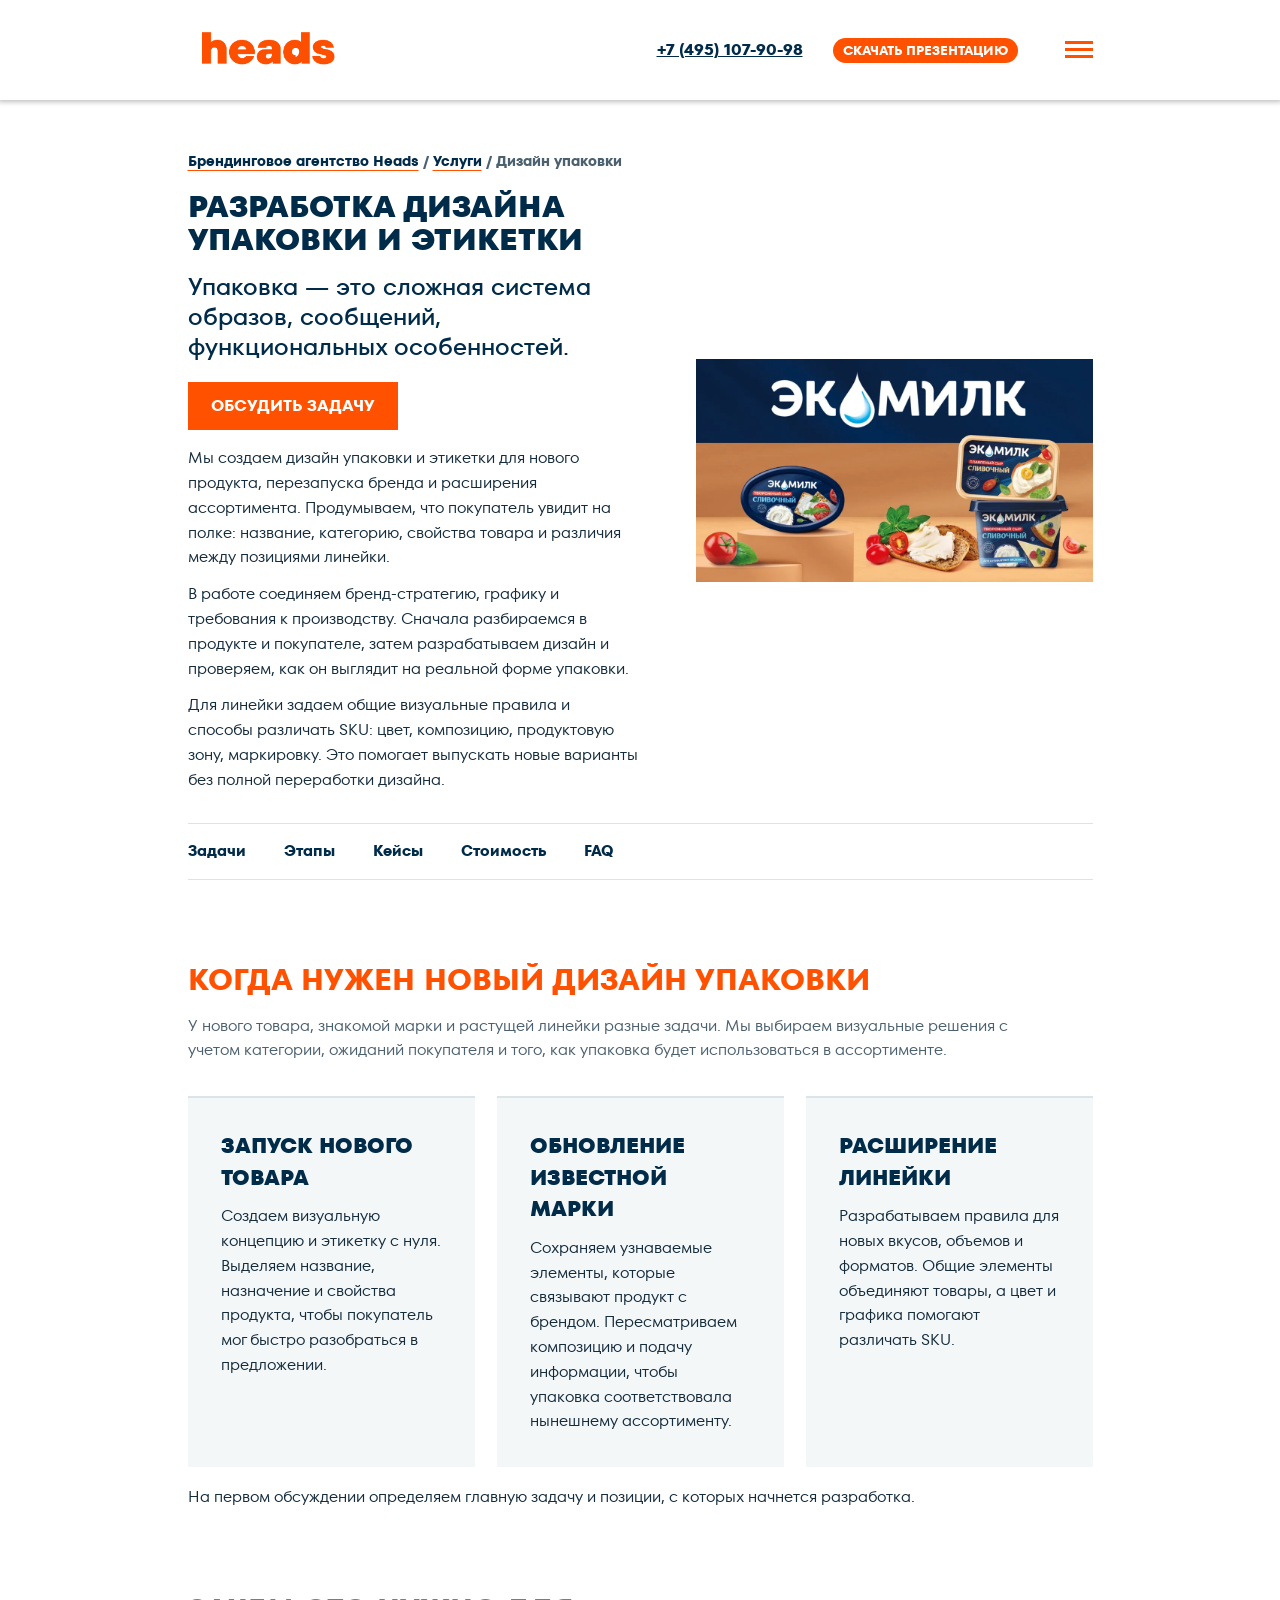
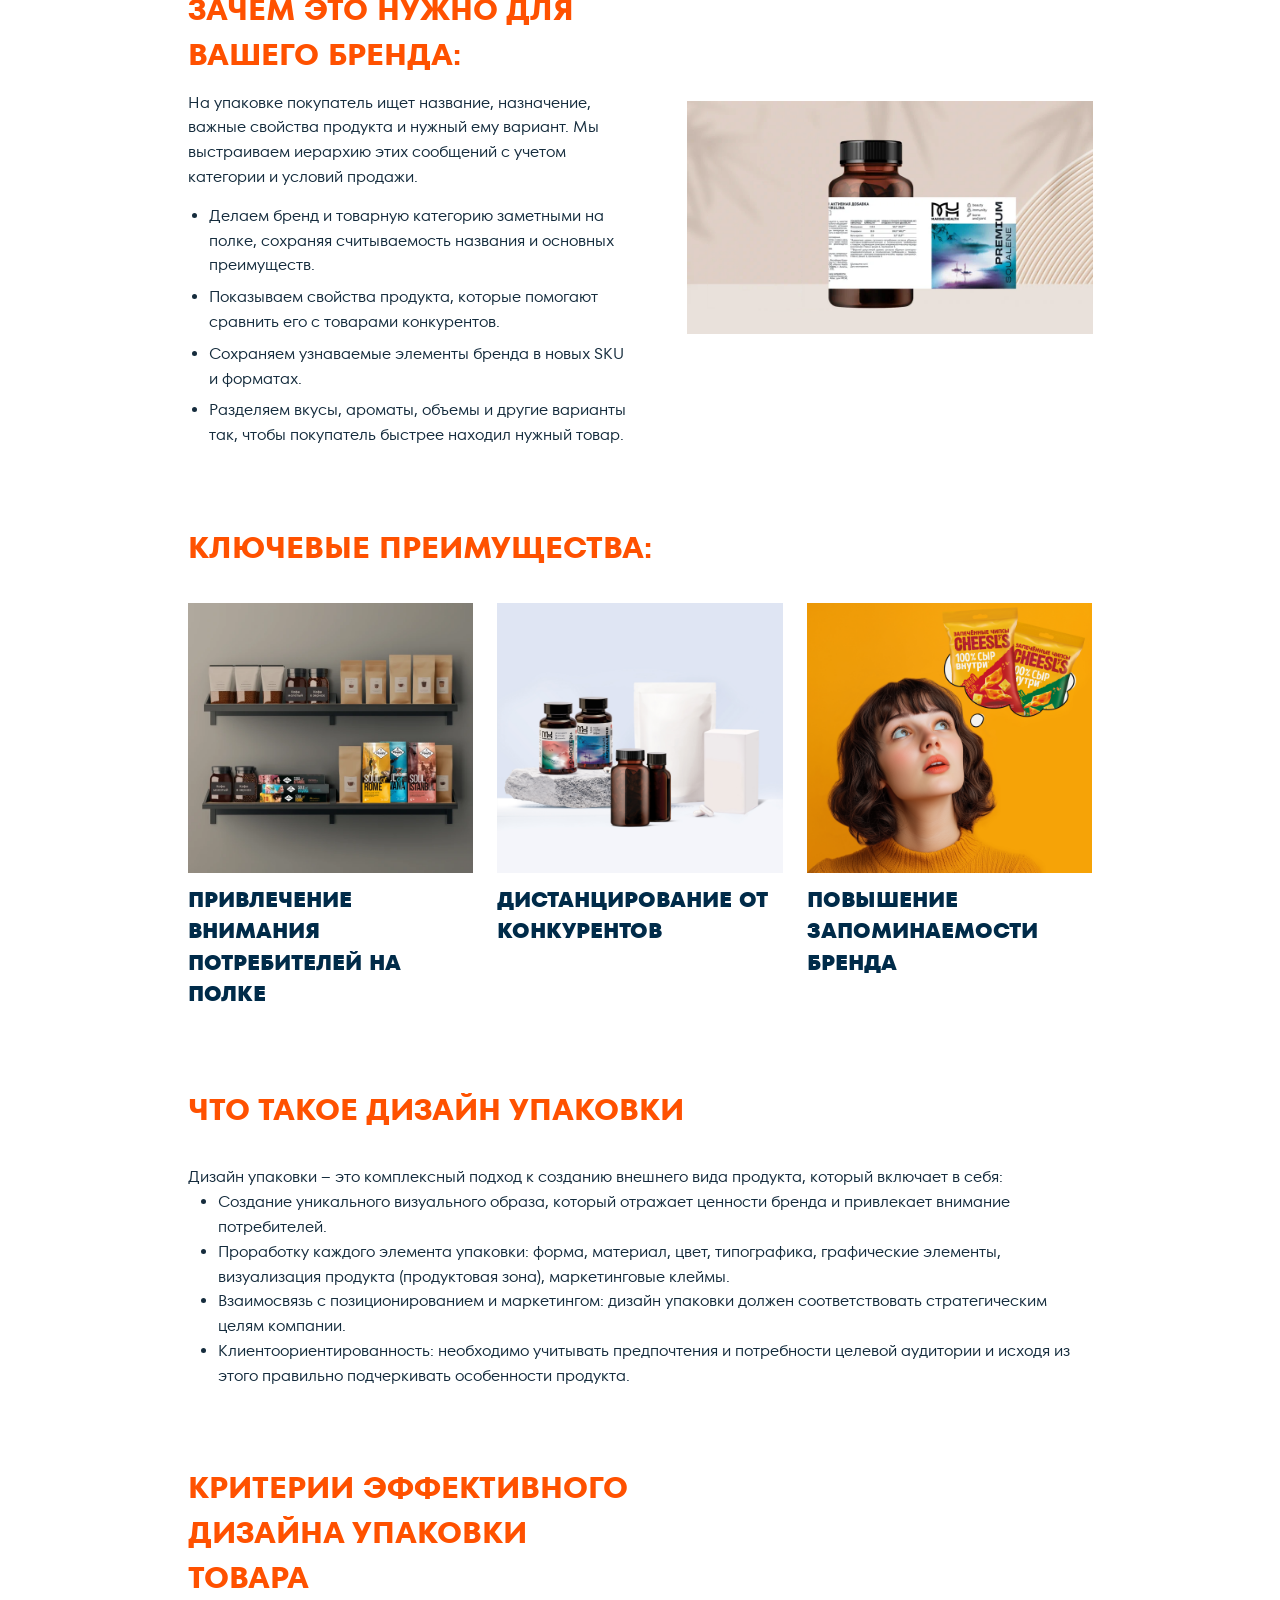
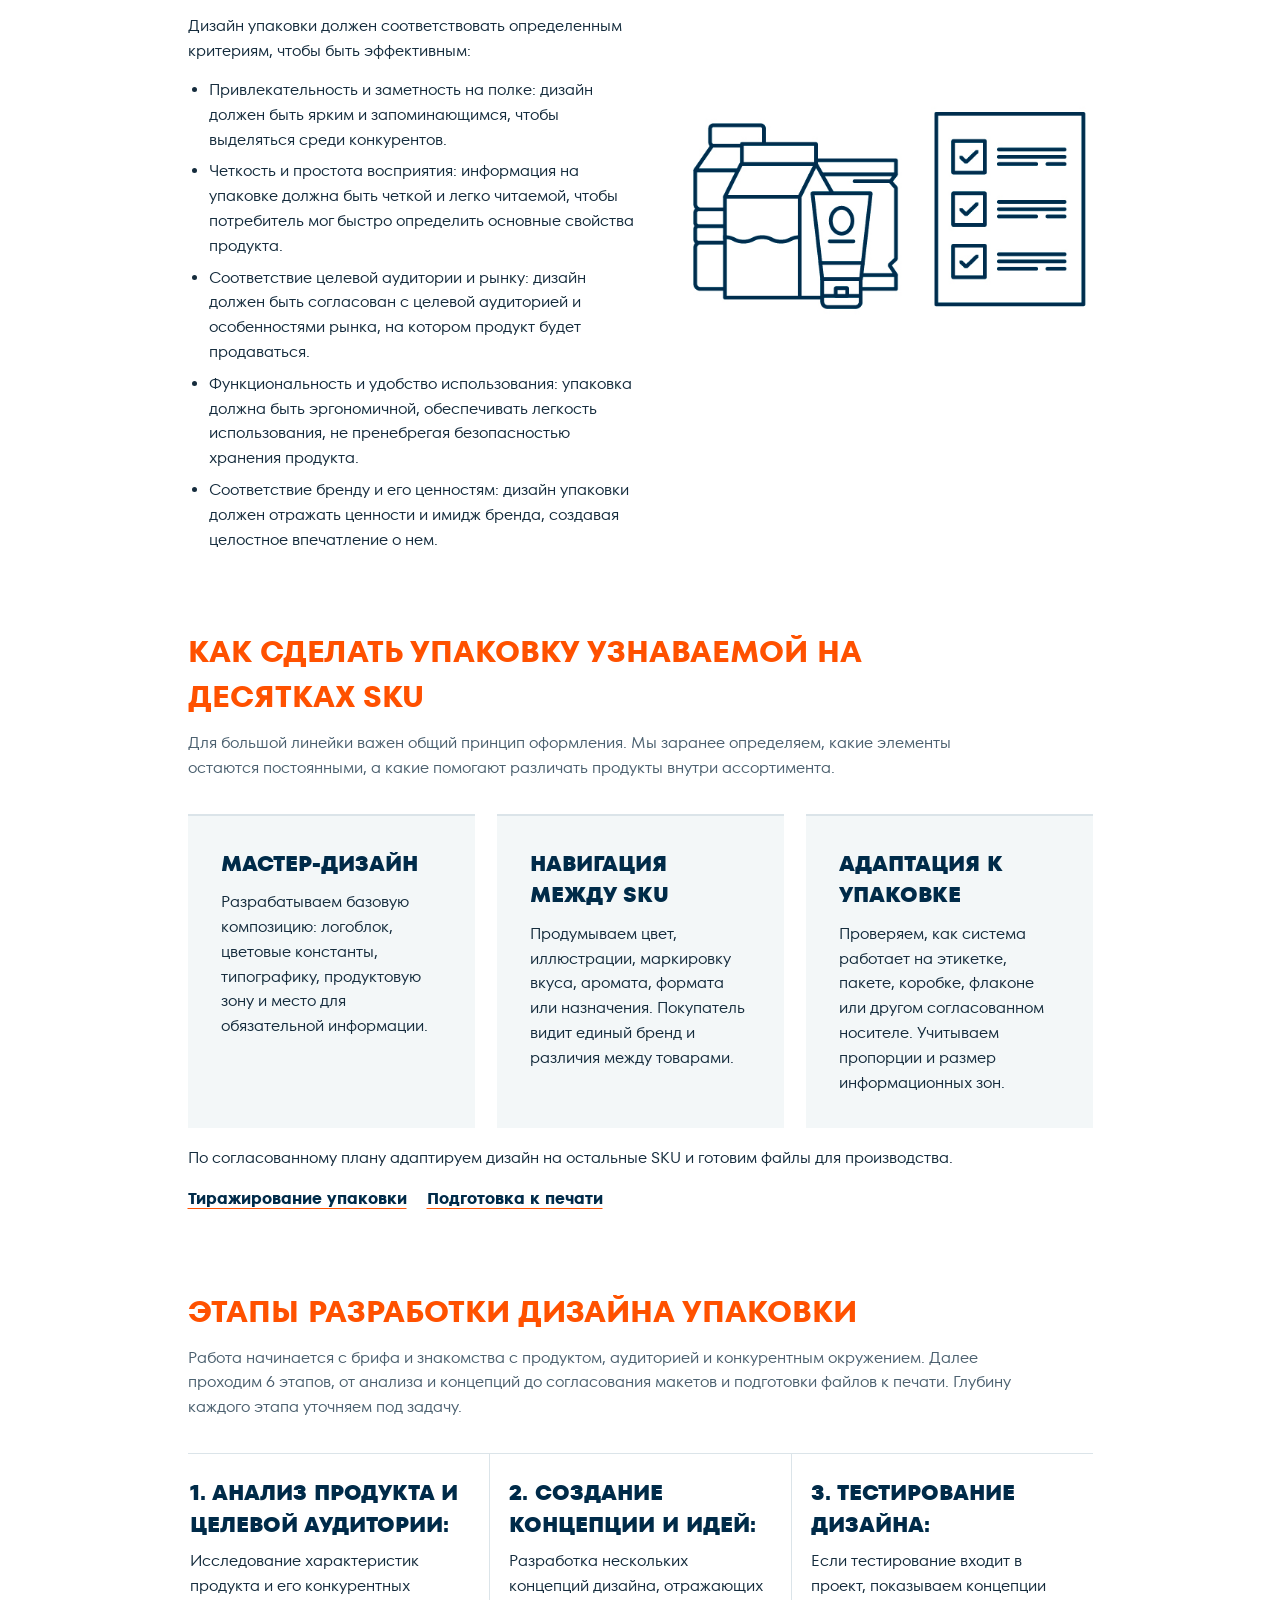
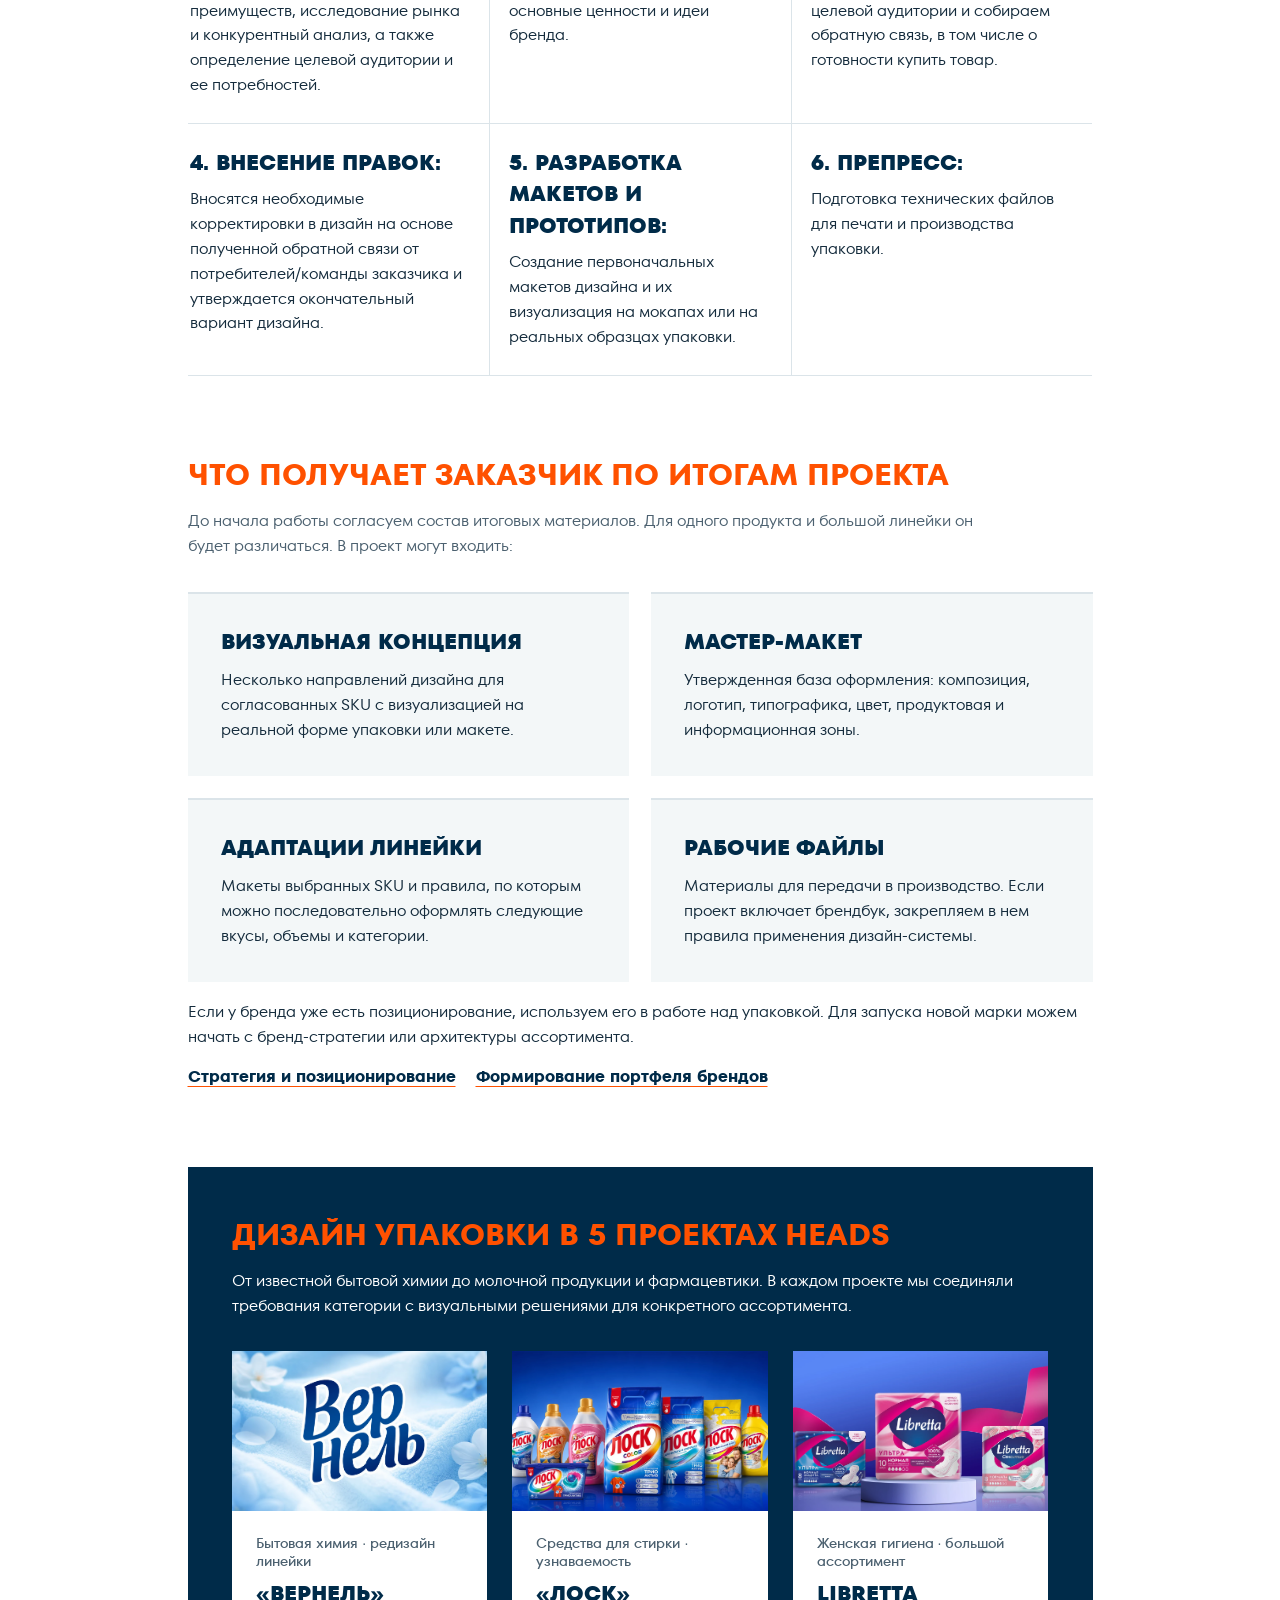
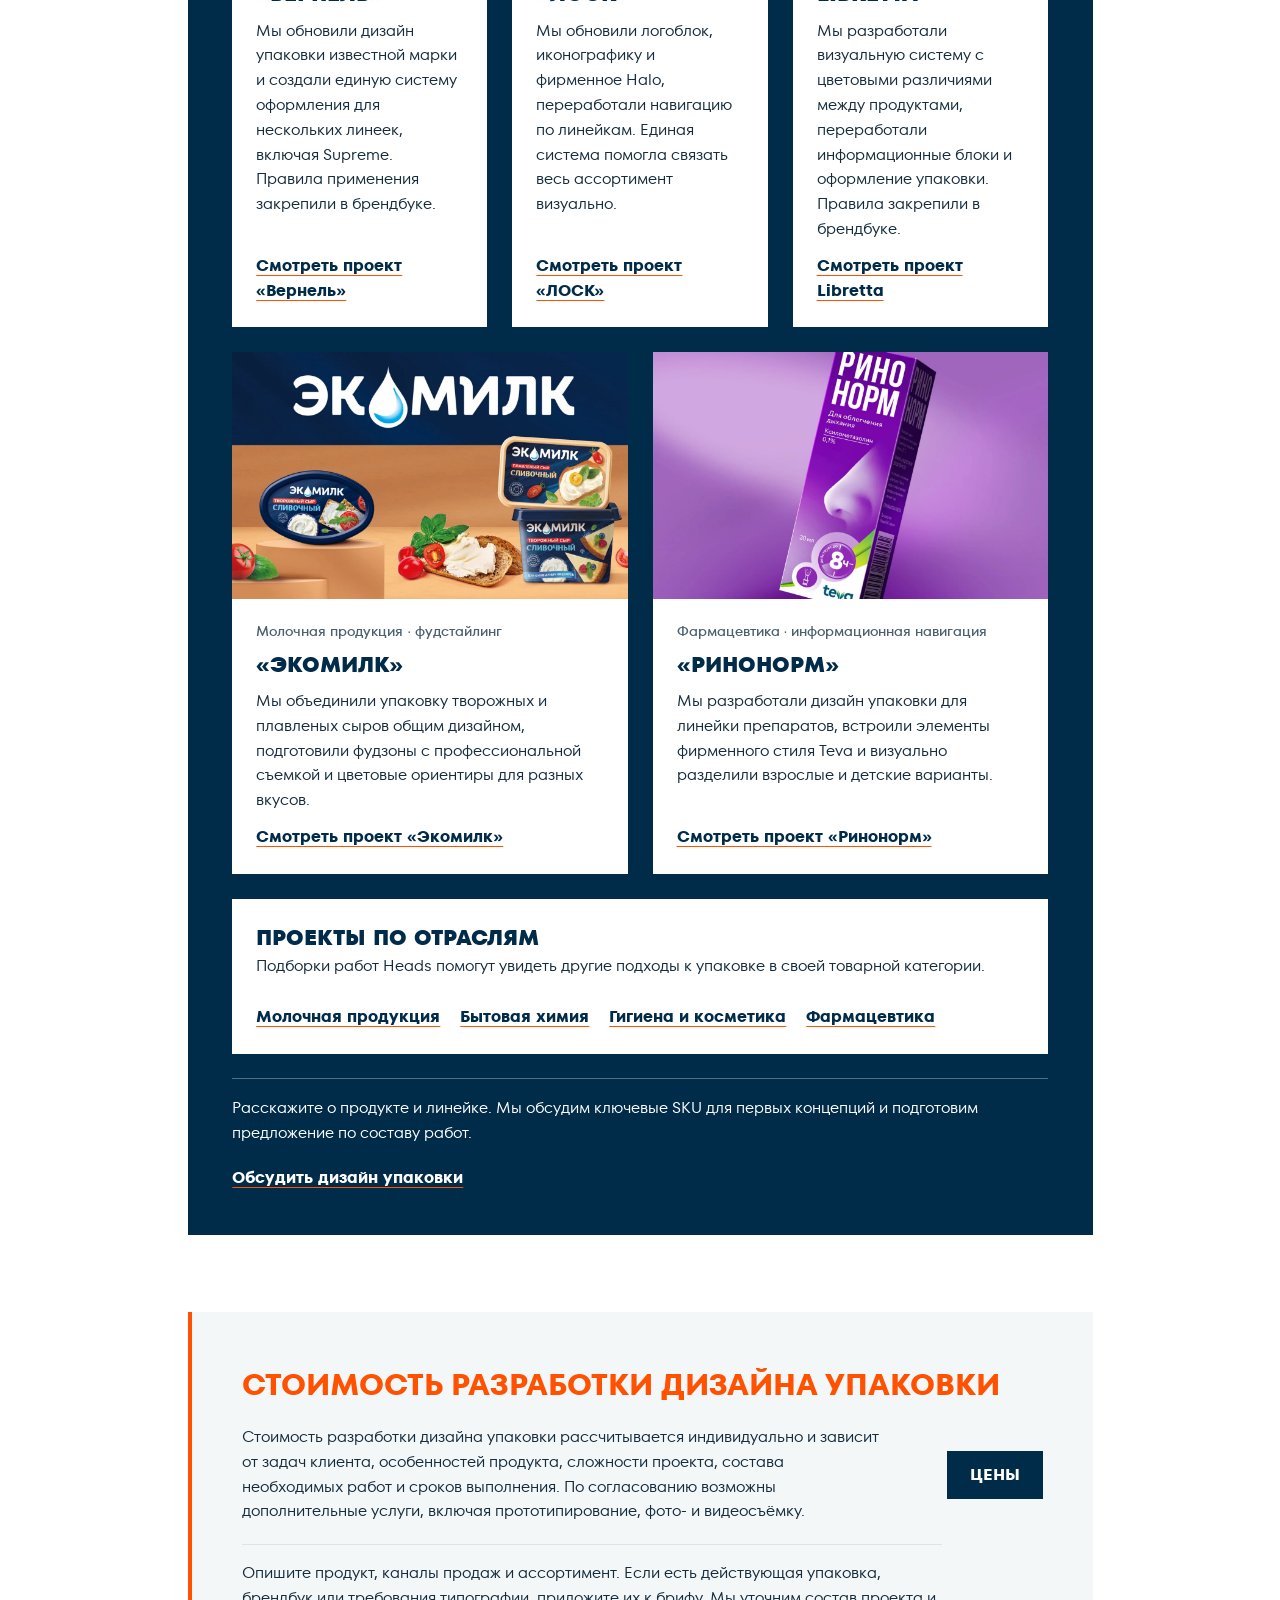
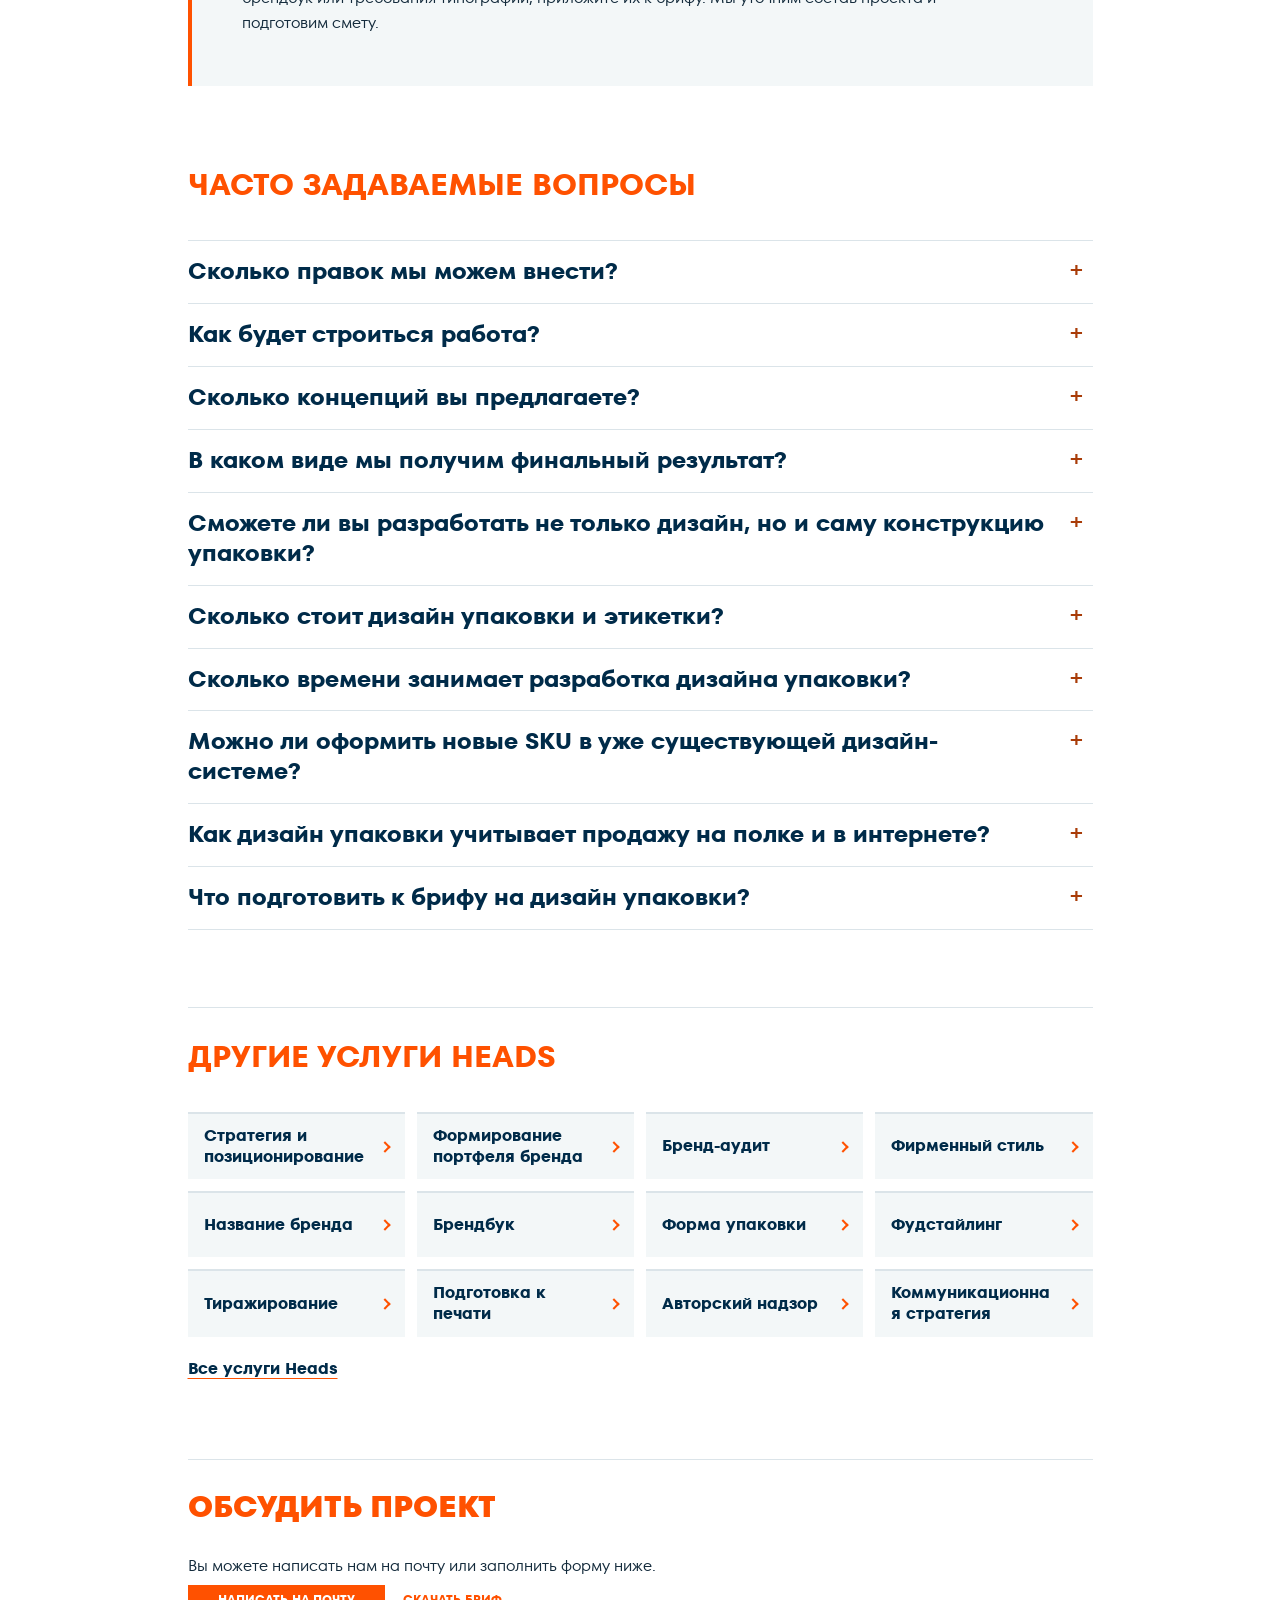
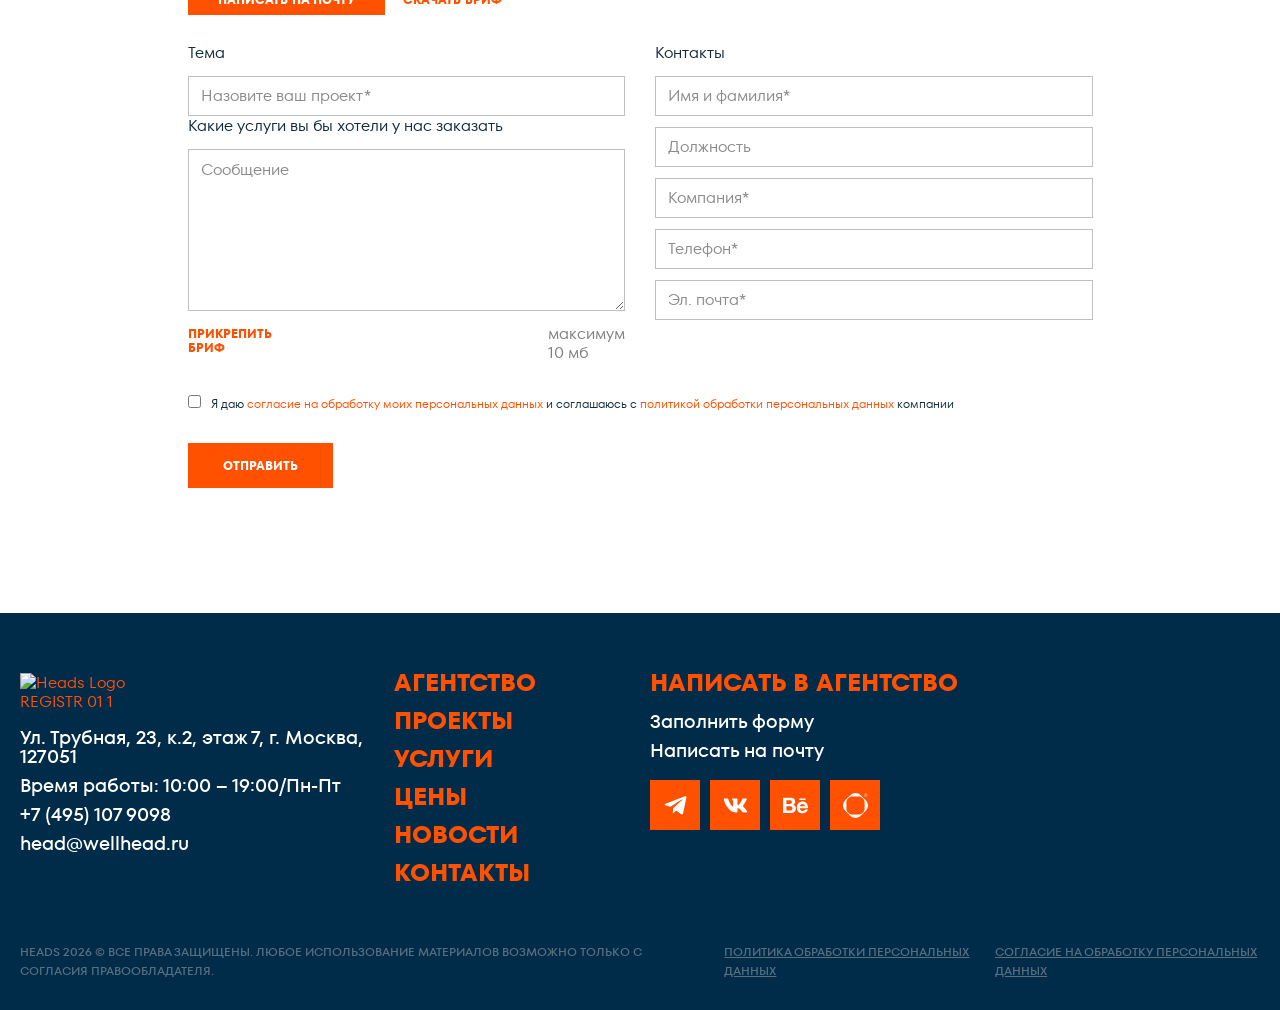
==== commit 294712bf: "Match service preview headings to original Heads typography" ====
--- a/dizajn-upakovki/index.html
+++ b/dizajn-upakovki/index.html
@@ -44,7 +44,7 @@
 <link rel="stylesheet" href="../assets/preview.css?v=1e0feff4">
 <script src="../assets/typed.umd.js?v=58424467" defer></script>
 <script src="../assets/preview.js?v=e8392a5f" defer></script>
-<meta property="og:image" content="https://yagaeo.github.io/heads-services-preview/assets/geo-media/redizajn-brenda-vernel.webp"><link rel="stylesheet" href="../assets/heads-geo.css?v=a7f0f0a4"><script type="application/ld+json">{"@context": "https://schema.org", "@graph": [{"@type": "Service", "@id": "https://yagaeo.github.io/heads-services-preview/dizajn-upakovki/#service", "name": "Дизайн упаковки", "url": "https://yagaeo.github.io/heads-services-preview/dizajn-upakovki/", "description": "Heads разрабатывает дизайн упаковки, этикетки и дизайн-системы для SKU. Проекты «Вернель», «ЛОСК», Libretta, «Экомилк», «Ринонорм». Этапы работы и примеры.", "provider": {"@type": "Organization", "@id": "https://wellhead.ru/#organization", "name": "Heads", "url": "https://wellhead.ru/"}, "areaServed": {"@type": "Country", "name": "Россия"}}, {"@type": "FAQPage", "@id": "https://yagaeo.github.io/heads-services-preview/dizajn-upakovki/#geo-faq", "mainEntity": [{"@type": "Question", "name": "Сколько правок мы можем внести?", "acceptedAnswer": {"@type": "Answer", "text": "Количество итераций правок мы проговариваем на старте проекта. Обычно их не более трех. По нашему опыту такого количества доработок хватает, чтобы внести все пожелания и согласовать финальный вариант. Если особенности принятия решений в вашей компании предполагают большее количество комментариев, то мы будем рады обсудить индивидуальный подход к этому этапу."}}, {"@type": "Question", "name": "Как будет строиться работа?", "acceptedAnswer": {"@type": "Answer", "text": "В первую очередь мы соберемся на большой брифинг, где обсудим ваше позиционирование, планы по развитию, конкурентное окружение и визуальные пожелания. Далее креативная команда, в состав которой входит арт-директор и не менее двух дизайнеров, начнет разработку концепций.\nПосле нескольких внутренних итераций, где команда проекта скрупулезно проверит соответствие разработанных дизайнов согласованному брифу, мы представим вам самые лучшие варианты, которые будем рады обсудить в ходе онлайн или личной встречи."}}, {"@type": "Question", "name": "Сколько концепций вы предлагаете?", "acceptedAnswer": {"@type": "Answer", "text": "Обычно мы разрабатываем не менее трех концепций дизайна, которые демонстрируем на примере 2-3 SKU. Количество SKU и вариантов концепций конкретно для вашей задачи мы сможем обсудить на этапе согласования сметы и дать свои рекомендации в зависимости от категории продуктов и ассортиментной линейки."}}, {"@type": "Question", "name": "В каком виде мы получим финальный результат?", "acceptedAnswer": {"@type": "Answer", "text": "Концепции будут представлены в виде визуализации упаковки для тех SKU, которые мы обговорим на старте проекта.\nФинальные материалы передаём в формате, предусмотренном согласованной сметой. Если проект включает предпечатную подготовку, предоставляем необходимые рабочие файлы для производства упаковки."}}, {"@type": "Question", "name": "Сможете ли вы разработать не только дизайн, но и саму конструкцию упаковки?", "acceptedAnswer": {"@type": "Answer", "text": "Да, это возможно. Сообщите нам, пожалуйста, если вам нужна помощь с разработкой формы упаковки."}}, {"@type": "Question", "name": "Сколько стоит дизайн упаковки и этикетки?", "acceptedAnswer": {"@type": "Answer", "text": "Стоимость рассчитываем по задаче. На смету влияют число SKU, необходимость нового мастер-дизайна, объём адаптаций и дополнительные работы, например съёмка или предпечатная подготовка."}}, {"@type": "Question", "name": "Сколько времени занимает разработка дизайна упаковки?", "acceptedAnswer": {"@type": "Answer", "text": "Сроки определяем после брифа, когда понятны число форматов и SKU, задачи по концепциям и состав итоговых материалов. При подготовке макетов к производству учитываем сроки получения требований типографии и согласования файлов."}}, {"@type": "Question", "name": "Можно ли оформить новые SKU в уже существующей дизайн-системе?", "acceptedAnswer": {"@type": "Answer", "text": "Да. Изучаем мастер-макеты, брендбук и действующую упаковку, чтобы определить, какие элементы нужно сохранить. На новых SKU проверяем, как различаются вкус, объём, формат или назначение продукта."}}, {"@type": "Question", "name": "Как дизайн упаковки учитывает продажу на полке и в интернете?", "acceptedAnswer": {"@type": "Answer", "text": "На полке покупатель сравнивает товар с соседними упаковками, а в интернет-магазине часто видит маленькое изображение. Проверяем, читаются ли название, категория и отличия варианта в обоих случаях."}}, {"@type": "Question", "name": "Что подготовить к брифу на дизайн упаковки?", "acceptedAnswer": {"@type": "Answer", "text": "Пришлите описание продукта, список SKU, каналы продаж и примеры действующей упаковки, если она есть. Добавьте брендбук, развёртки или требования типографии, если ими уже располагаете."}}]}]}</script><link rel="stylesheet" href="../assets/heads-services-refined.css?v=0991177b"></head>
+<meta property="og:image" content="https://yagaeo.github.io/heads-services-preview/assets/geo-media/redizajn-brenda-vernel.webp"><link rel="stylesheet" href="../assets/heads-geo.css?v=bcaef9cb"><script type="application/ld+json">{"@context": "https://schema.org", "@graph": [{"@type": "Service", "@id": "https://yagaeo.github.io/heads-services-preview/dizajn-upakovki/#service", "name": "Дизайн упаковки", "url": "https://yagaeo.github.io/heads-services-preview/dizajn-upakovki/", "description": "Heads разрабатывает дизайн упаковки, этикетки и дизайн-системы для SKU. Проекты «Вернель», «ЛОСК», Libretta, «Экомилк», «Ринонорм». Этапы работы и примеры.", "provider": {"@type": "Organization", "@id": "https://wellhead.ru/#organization", "name": "Heads", "url": "https://wellhead.ru/"}, "areaServed": {"@type": "Country", "name": "Россия"}}, {"@type": "FAQPage", "@id": "https://yagaeo.github.io/heads-services-preview/dizajn-upakovki/#geo-faq", "mainEntity": [{"@type": "Question", "name": "Сколько правок мы можем внести?", "acceptedAnswer": {"@type": "Answer", "text": "Количество итераций правок мы проговариваем на старте проекта. Обычно их не более трех. По нашему опыту такого количества доработок хватает, чтобы внести все пожелания и согласовать финальный вариант. Если особенности принятия решений в вашей компании предполагают большее количество комментариев, то мы будем рады обсудить индивидуальный подход к этому этапу."}}, {"@type": "Question", "name": "Как будет строиться работа?", "acceptedAnswer": {"@type": "Answer", "text": "В первую очередь мы соберемся на большой брифинг, где обсудим ваше позиционирование, планы по развитию, конкурентное окружение и визуальные пожелания. Далее креативная команда, в состав которой входит арт-директор и не менее двух дизайнеров, начнет разработку концепций.\nПосле нескольких внутренних итераций, где команда проекта скрупулезно проверит соответствие разработанных дизайнов согласованному брифу, мы представим вам самые лучшие варианты, которые будем рады обсудить в ходе онлайн или личной встречи."}}, {"@type": "Question", "name": "Сколько концепций вы предлагаете?", "acceptedAnswer": {"@type": "Answer", "text": "Обычно мы разрабатываем не менее трех концепций дизайна, которые демонстрируем на примере 2-3 SKU. Количество SKU и вариантов концепций конкретно для вашей задачи мы сможем обсудить на этапе согласования сметы и дать свои рекомендации в зависимости от категории продуктов и ассортиментной линейки."}}, {"@type": "Question", "name": "В каком виде мы получим финальный результат?", "acceptedAnswer": {"@type": "Answer", "text": "Концепции будут представлены в виде визуализации упаковки для тех SKU, которые мы обговорим на старте проекта.\nФинальные материалы передаём в формате, предусмотренном согласованной сметой. Если проект включает предпечатную подготовку, предоставляем необходимые рабочие файлы для производства упаковки."}}, {"@type": "Question", "name": "Сможете ли вы разработать не только дизайн, но и саму конструкцию упаковки?", "acceptedAnswer": {"@type": "Answer", "text": "Да, это возможно. Сообщите нам, пожалуйста, если вам нужна помощь с разработкой формы упаковки."}}, {"@type": "Question", "name": "Сколько стоит дизайн упаковки и этикетки?", "acceptedAnswer": {"@type": "Answer", "text": "Стоимость рассчитываем по задаче. На смету влияют число SKU, необходимость нового мастер-дизайна, объём адаптаций и дополнительные работы, например съёмка или предпечатная подготовка."}}, {"@type": "Question", "name": "Сколько времени занимает разработка дизайна упаковки?", "acceptedAnswer": {"@type": "Answer", "text": "Сроки определяем после брифа, когда понятны число форматов и SKU, задачи по концепциям и состав итоговых материалов. При подготовке макетов к производству учитываем сроки получения требований типографии и согласования файлов."}}, {"@type": "Question", "name": "Можно ли оформить новые SKU в уже существующей дизайн-системе?", "acceptedAnswer": {"@type": "Answer", "text": "Да. Изучаем мастер-макеты, брендбук и действующую упаковку, чтобы определить, какие элементы нужно сохранить. На новых SKU проверяем, как различаются вкус, объём, формат или назначение продукта."}}, {"@type": "Question", "name": "Как дизайн упаковки учитывает продажу на полке и в интернете?", "acceptedAnswer": {"@type": "Answer", "text": "На полке покупатель сравнивает товар с соседними упаковками, а в интернет-магазине часто видит маленькое изображение. Проверяем, читаются ли название, категория и отличия варианта в обоих случаях."}}, {"@type": "Question", "name": "Что подготовить к брифу на дизайн упаковки?", "acceptedAnswer": {"@type": "Answer", "text": "Пришлите описание продукта, список SKU, каналы продаж и примеры действующей упаковки, если она есть. Добавьте брендбук, развёртки или требования типографии, если ими уже располагаете."}}]}]}</script><link rel="stylesheet" href="../assets/heads-services-refined.css?v=0991177b"></head>
 <body class="wp-singular page-template-default page page-id-12409 page-child parent-pageid-11997 wp-custom-logo wp-theme-Total wp-child-theme-total-child-theme theme-Total woocommerce-js wpex-theme wpex-responsive full-width-main-layout has-composer wpex-live-site content-full-width has-topbar has-breadcrumbs hasnt-overlay-header page-header-disabled smooth-fonts wpex-mobile-toggle-menu-icon_buttons has-mobile-menu comment-avatars-disabled wpex-disable-mm-focus-styles wpb-js-composer js-comp-ver-8.6.1 vc_responsive elementor-default elementor-kit-13077 wpex-docready e--ua-blink e--ua-chrome e--ua-webkit wpex-window-loaded heads-preview heads-geo-page heads-review-page">
 <a class="skip-to-content" href="#content">К содержанию</a>
 <div id="outer-wrap" class="clr">
--- a/assets/heads-geo.css
+++ b/assets/heads-geo.css
@@ -7,6 +7,11 @@
   --hg-muted: #4c6170;
   --hg-line: #dbe4e9;
   --hg-paper: #f3f7f8;
+  --hg-heading-size: 30px;
+  --hg-h1-height: 33px;
+  --hg-h2-height: 1.5;
+  --hg-h3-size: 21px;
+  --hg-contact-title-size: 30px;
   color: var(--hg-ink);
   font: 400 16px/1.55 "TT Fors Regular", sans-serif;
   padding: 0 0 76px;
@@ -17,13 +22,24 @@
   color: var(--hg-blue);
   font-family: "TT Fors Extrabold", sans-serif;
   font-weight: 400;
-  text-transform: none;
-  letter-spacing: -.025em;
+  text-transform: uppercase;
+  letter-spacing: normal;
   overflow-wrap: anywhere;
 }
-.heads-geo h1 { font-size: clamp(34px, 4.35vw, 67px); line-height: 1.04; overflow-wrap: anywhere; }
-.heads-geo h2 { font-size: clamp(26px, 3.4vw, 46px); line-height: 1.12; max-width: 1050px; }
-.heads-geo h3 { font-size: clamp(19px, 2vw, 27px); line-height: 1.15; }
+.heads-geo h1 { font-size: var(--hg-heading-size); line-height: var(--hg-h1-height); }
+.heads-geo h2 {
+  font-family: "TT Fors Bold", sans-serif;
+  font-size: var(--hg-heading-size);
+  line-height: var(--hg-h2-height);
+  max-width: 1050px;
+}
+.heads-geo h3 { font-size: var(--hg-h3-size); line-height: 1.5; }
+.heads-geo.heads-overview h2 { font-family: "TT Fors Extrabold", sans-serif; }
+.heads-geo .hg-contact h2 {
+  font-family: "TT Fors Extrabold", sans-serif;
+  font-size: var(--hg-contact-title-size);
+  line-height: 1.4;
+}
 .heads-geo p { color: inherit; margin: 0; }
 .heads-geo p + p { margin-top: .75em; }
 .heads-geo a:focus-visible, .heads-geo summary:focus-visible {
@@ -46,8 +62,10 @@
   text-decoration: none;
   color: var(--hg-muted);
 }
+.hg-hero p.hg-lead {
+  font: 400 clamp(19px, 1.86vw, 28px)/1.27 "TT Fors Medium", sans-serif;
+}
 .hg-hero .hg-lead {
-  font: 400 clamp(19px, 1.86vw, 28px)/1.27 "TT Fors Medium", sans-serif;
   color: var(--hg-blue);
   margin: 17px 0 9px;
 }
@@ -211,7 +229,7 @@
   flex-wrap: wrap;
   gap: 13px 24px;
 }
-.hg-related h2 { width: 100%; font-size: clamp(23px,2.6vw,32px); }
+.hg-related h2 { width: 100%; }
 .hg-contact { border-top: 1px solid var(--hg-line); padding-top: 26px; }
 .hg-contact .hg-section-head { margin-bottom: 15px; }
 .hg-contact #new-clients { margin-top: 0; }
@@ -219,10 +237,29 @@
 @media (max-width: 1040px) {
   .hg-services { grid-template-columns: repeat(2,minmax(0,1fr)); }
 }
+@media (max-width: 1024px) {
+  .heads-geo { --hg-heading-size: 25px; }
+}
+@media (max-width: 959px) {
+  .heads-geo { --hg-heading-size: 21px; }
+  .heads-geo.heads-overview { --hg-heading-size: 20px; }
+}
 @media (max-width: 767px) {
-  .heads-geo { padding-bottom: 46px; }
-  .heads-geo h1 { font-size: clamp(24px, 7.9vw, 38px); }
-  .heads-geo h2 { font-size: clamp(22px, 6.55vw, 34px); }
+  .heads-geo {
+    --hg-heading-size: 19px;
+    --hg-h1-height: 1;
+    --hg-h2-height: 1;
+    --hg-h3-size: 16px;
+    --hg-contact-title-size: 24px;
+    padding-bottom: 46px;
+  }
+  .heads-geo h1 { font-family: "TT Fors Bold", sans-serif; }
+  .heads-geo.heads-overview {
+    --hg-heading-size: 15px;
+    --hg-h1-height: 18px;
+    --hg-h2-height: normal;
+  }
+  .heads-geo.heads-overview h1 { font-family: "TT Fors Extrabold", sans-serif; }
   .heads-geo [id] { scroll-margin-top: 81px; }
   .hg-hero, .hg-grid, .hg-case-grid, .hg-stage-grid { grid-template-columns: minmax(0,1fr); }
   .hg-hero { padding-top: 26px; }
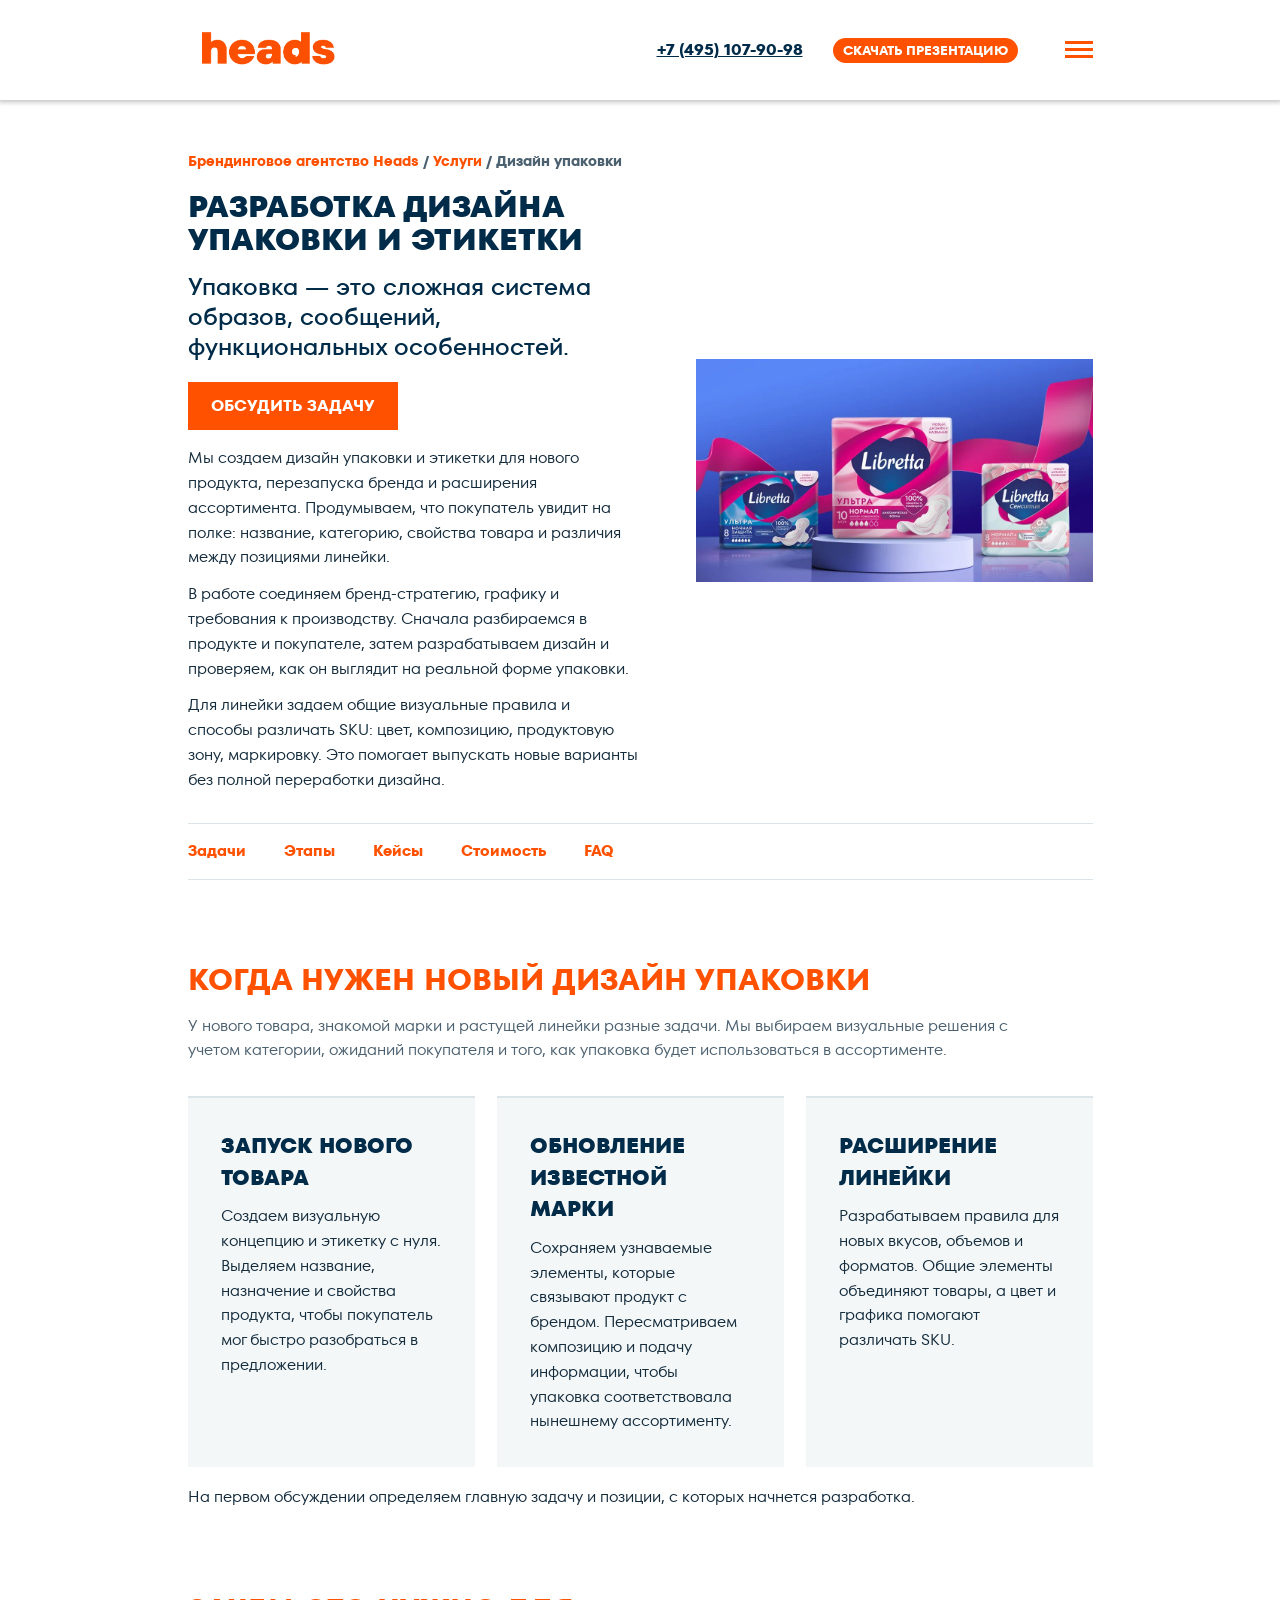
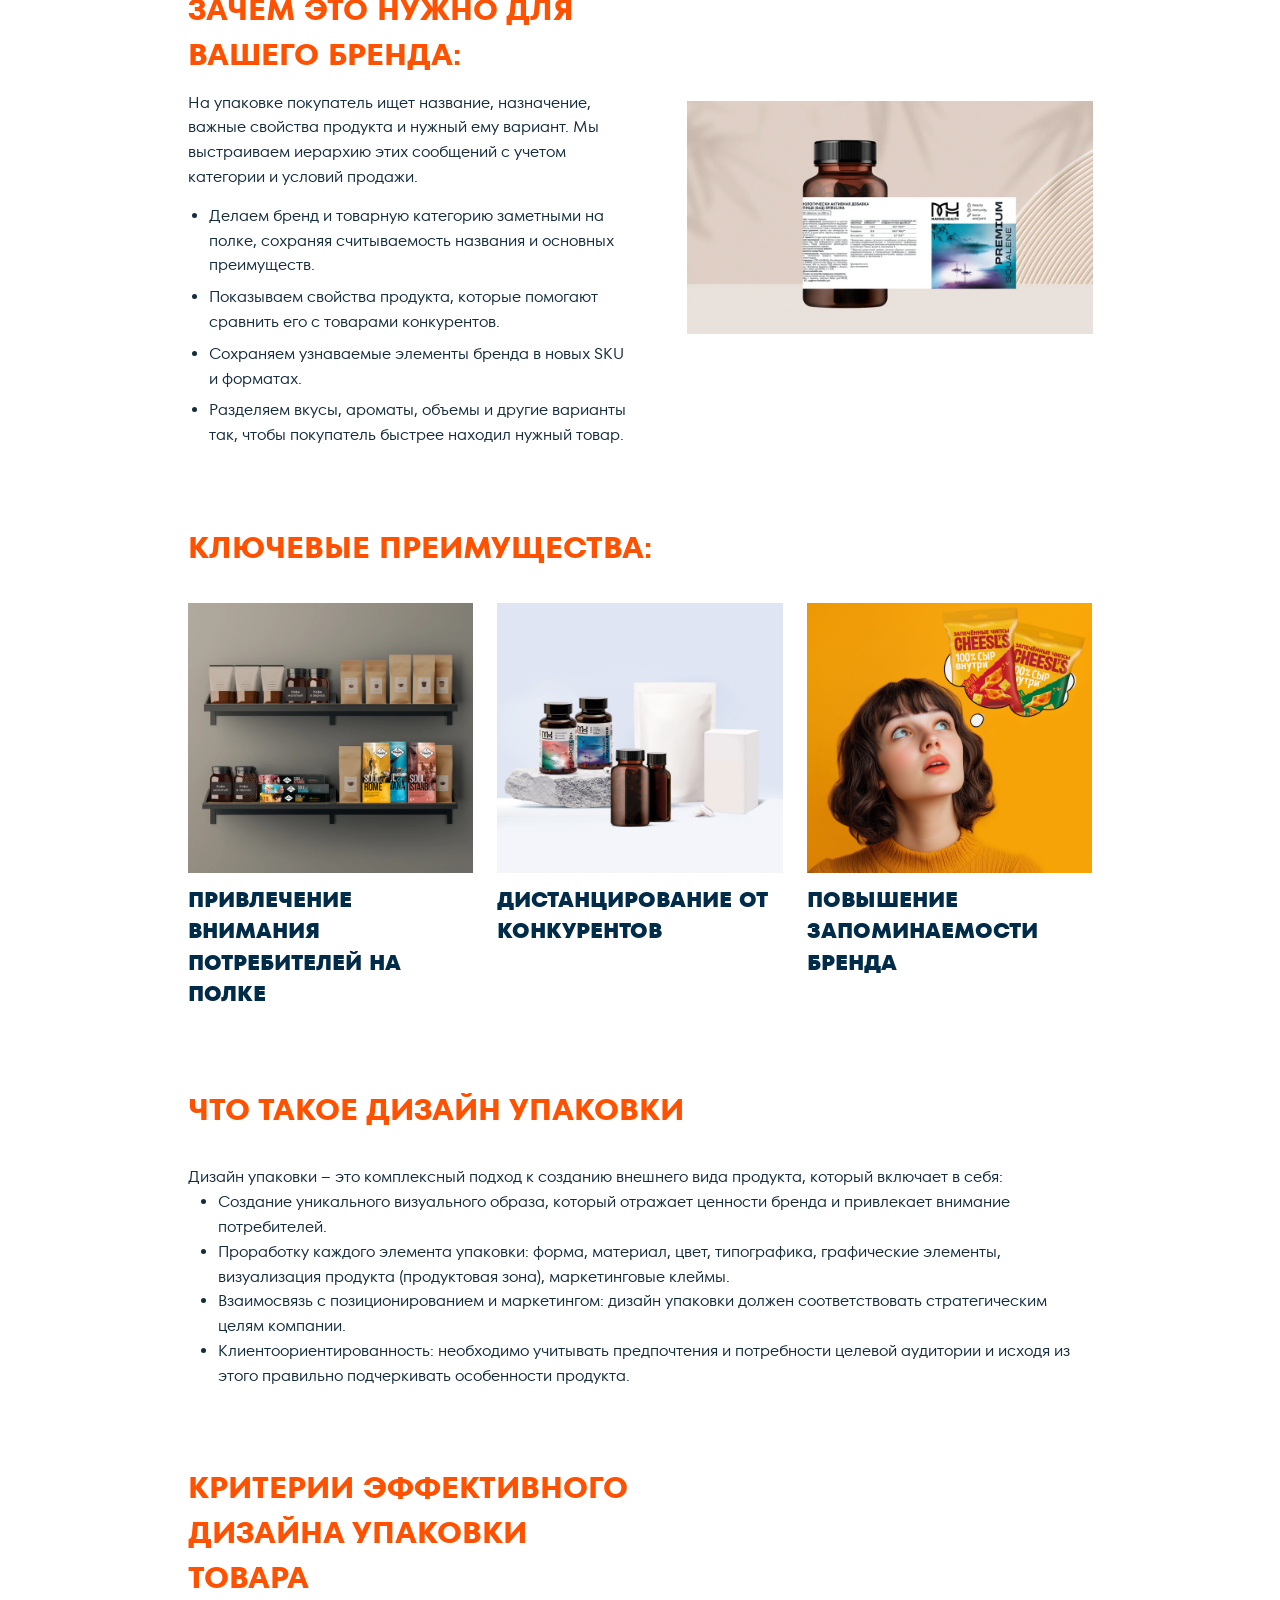
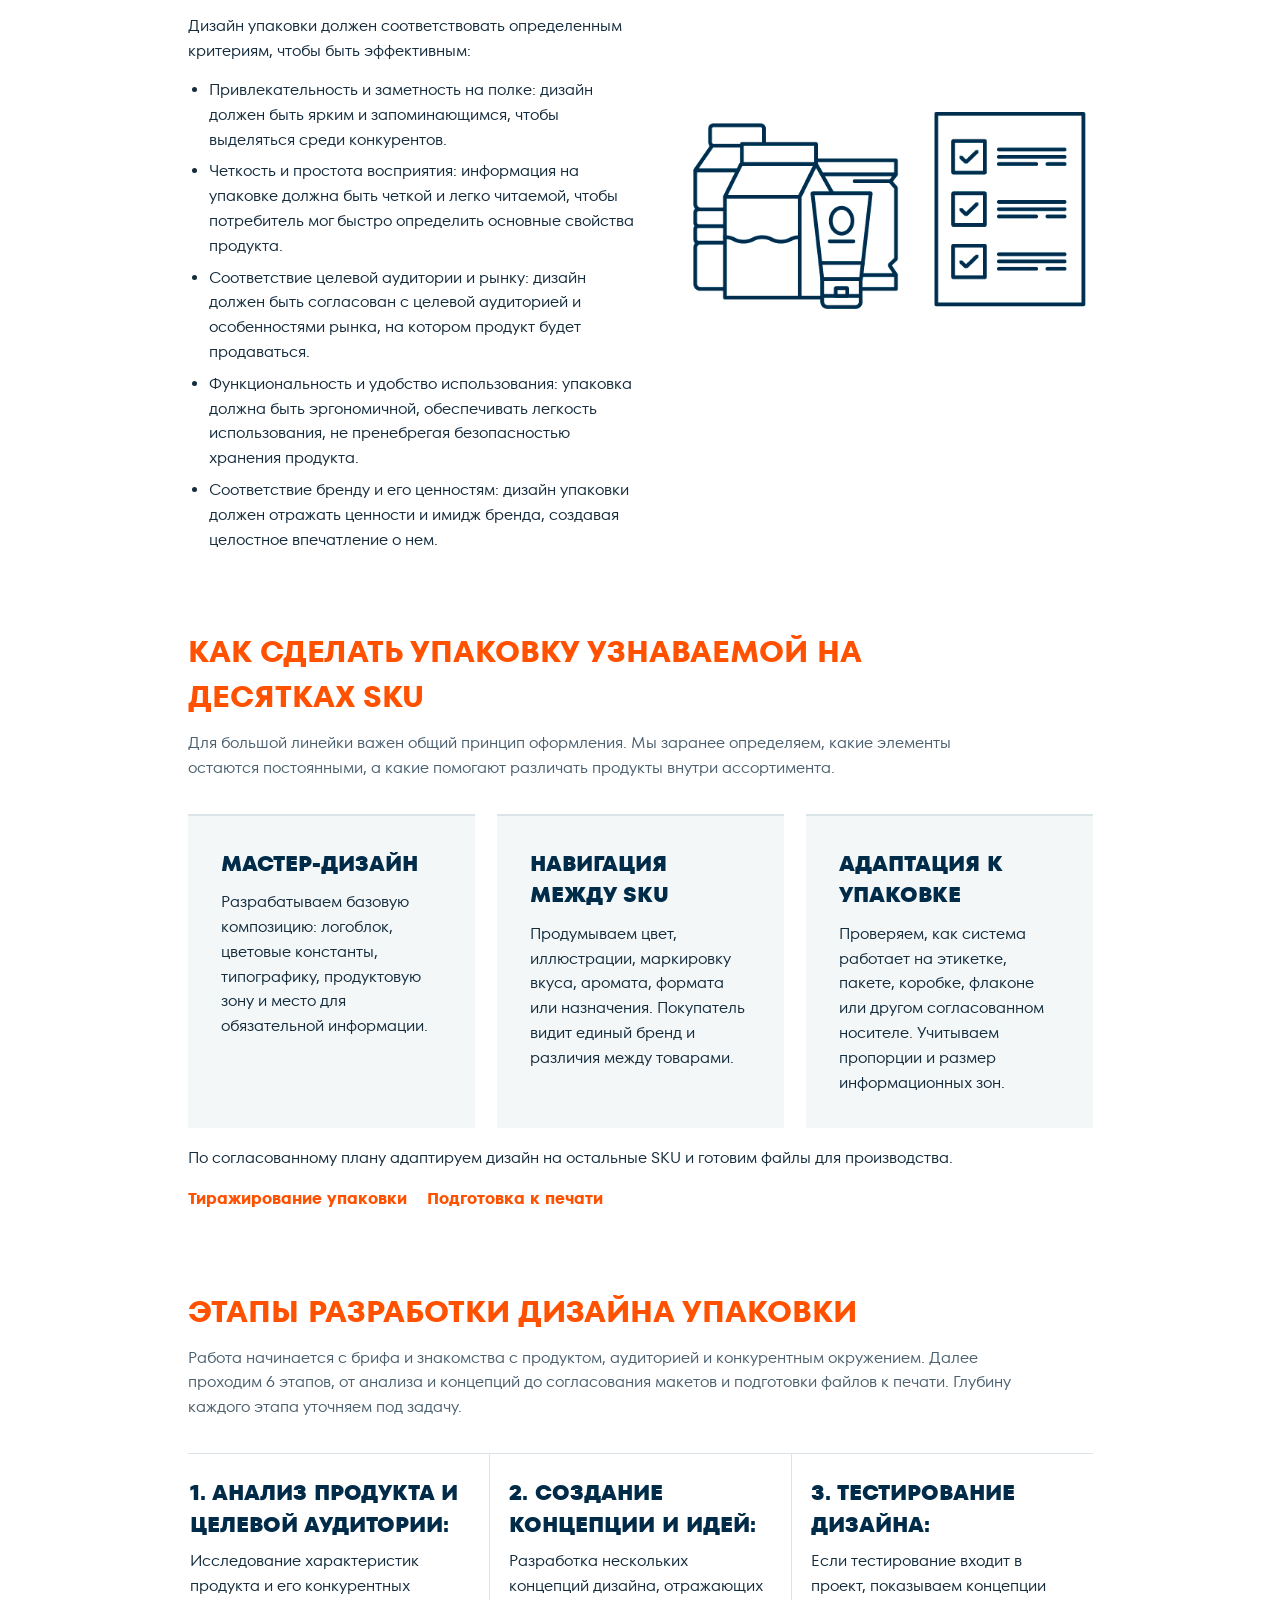
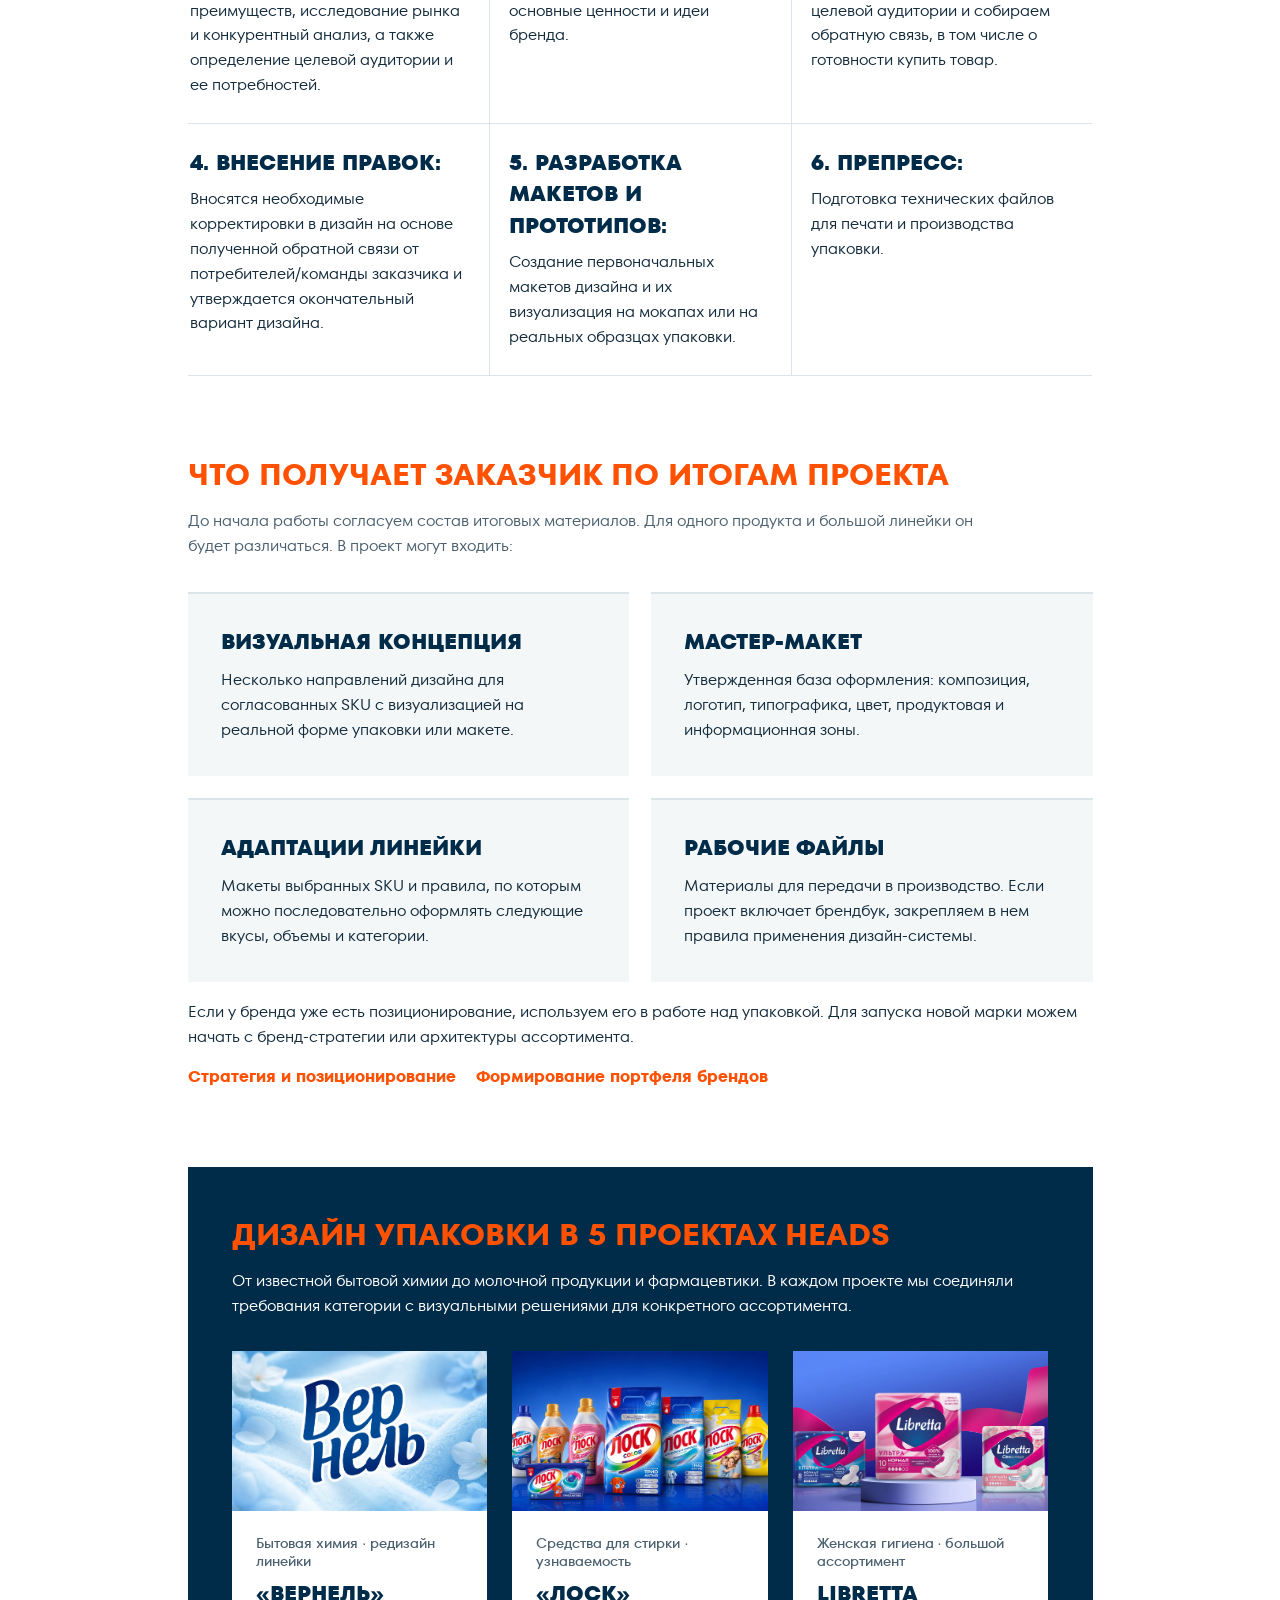
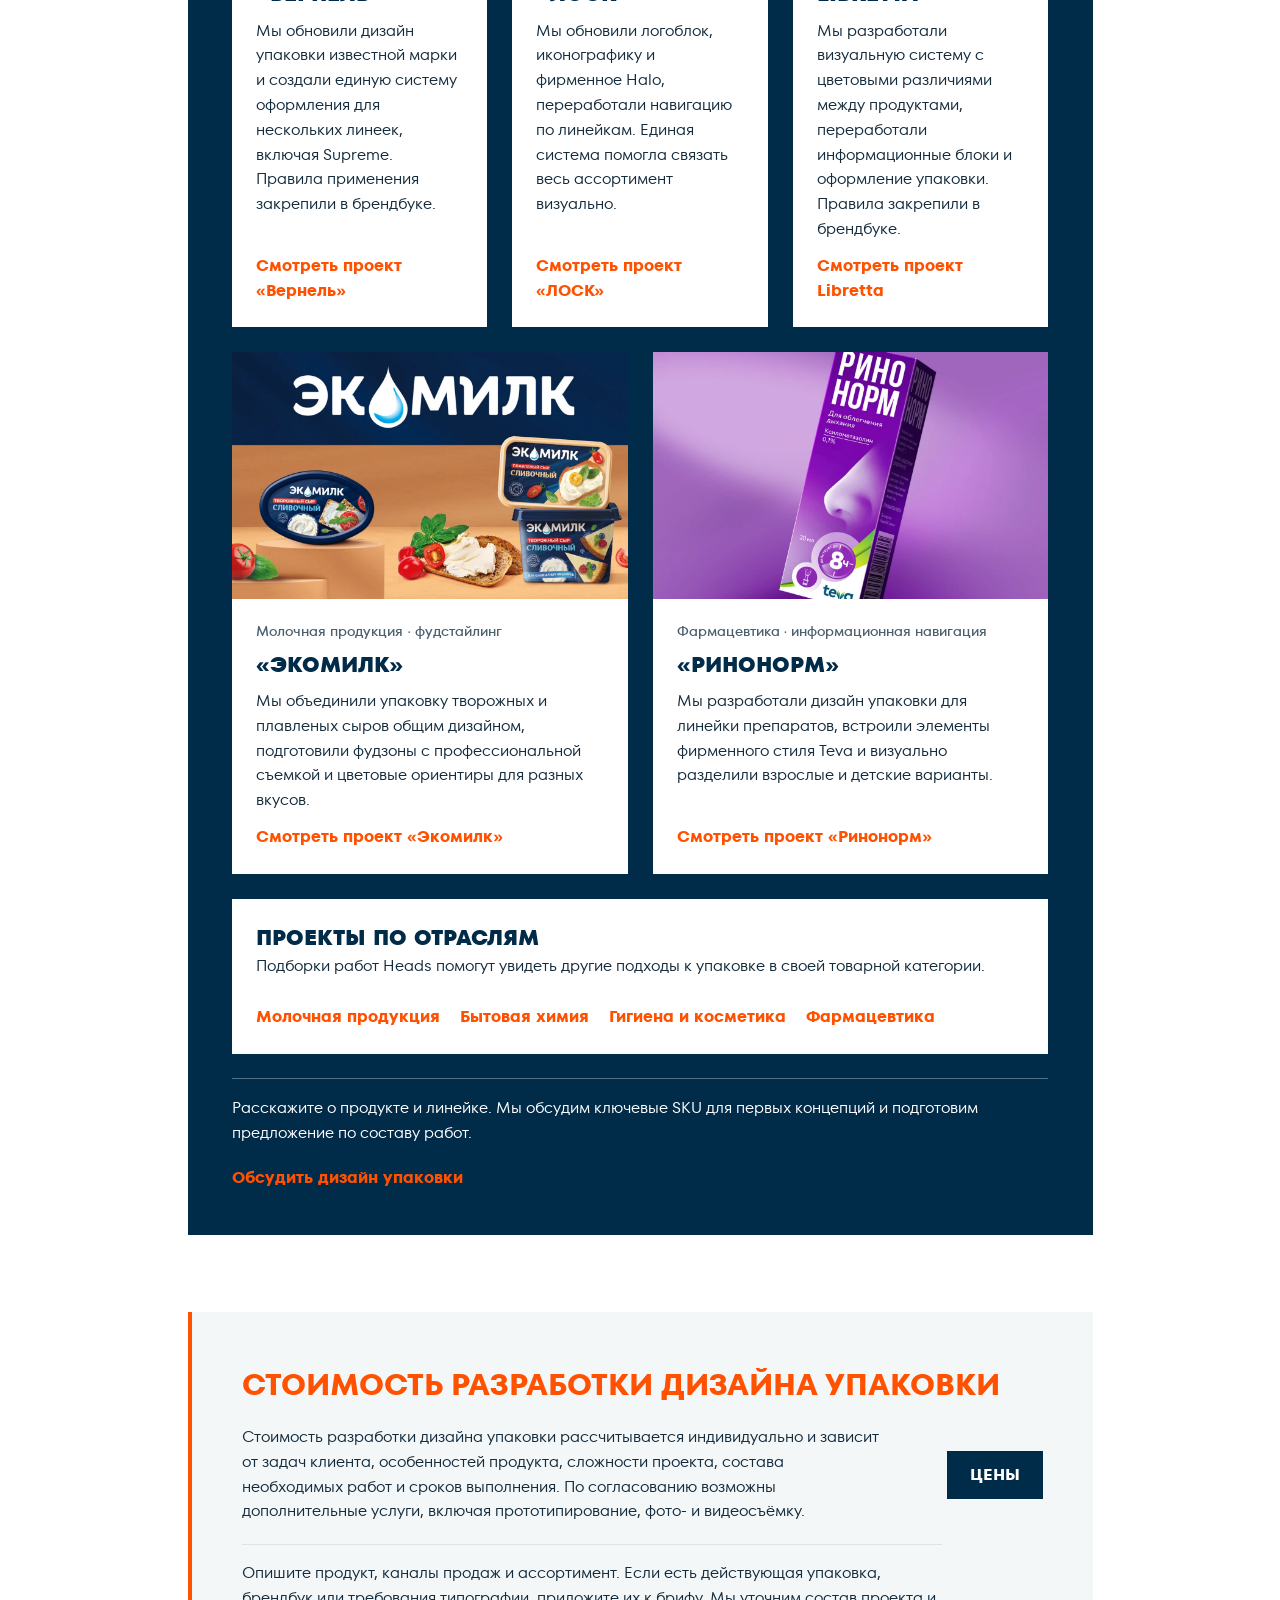
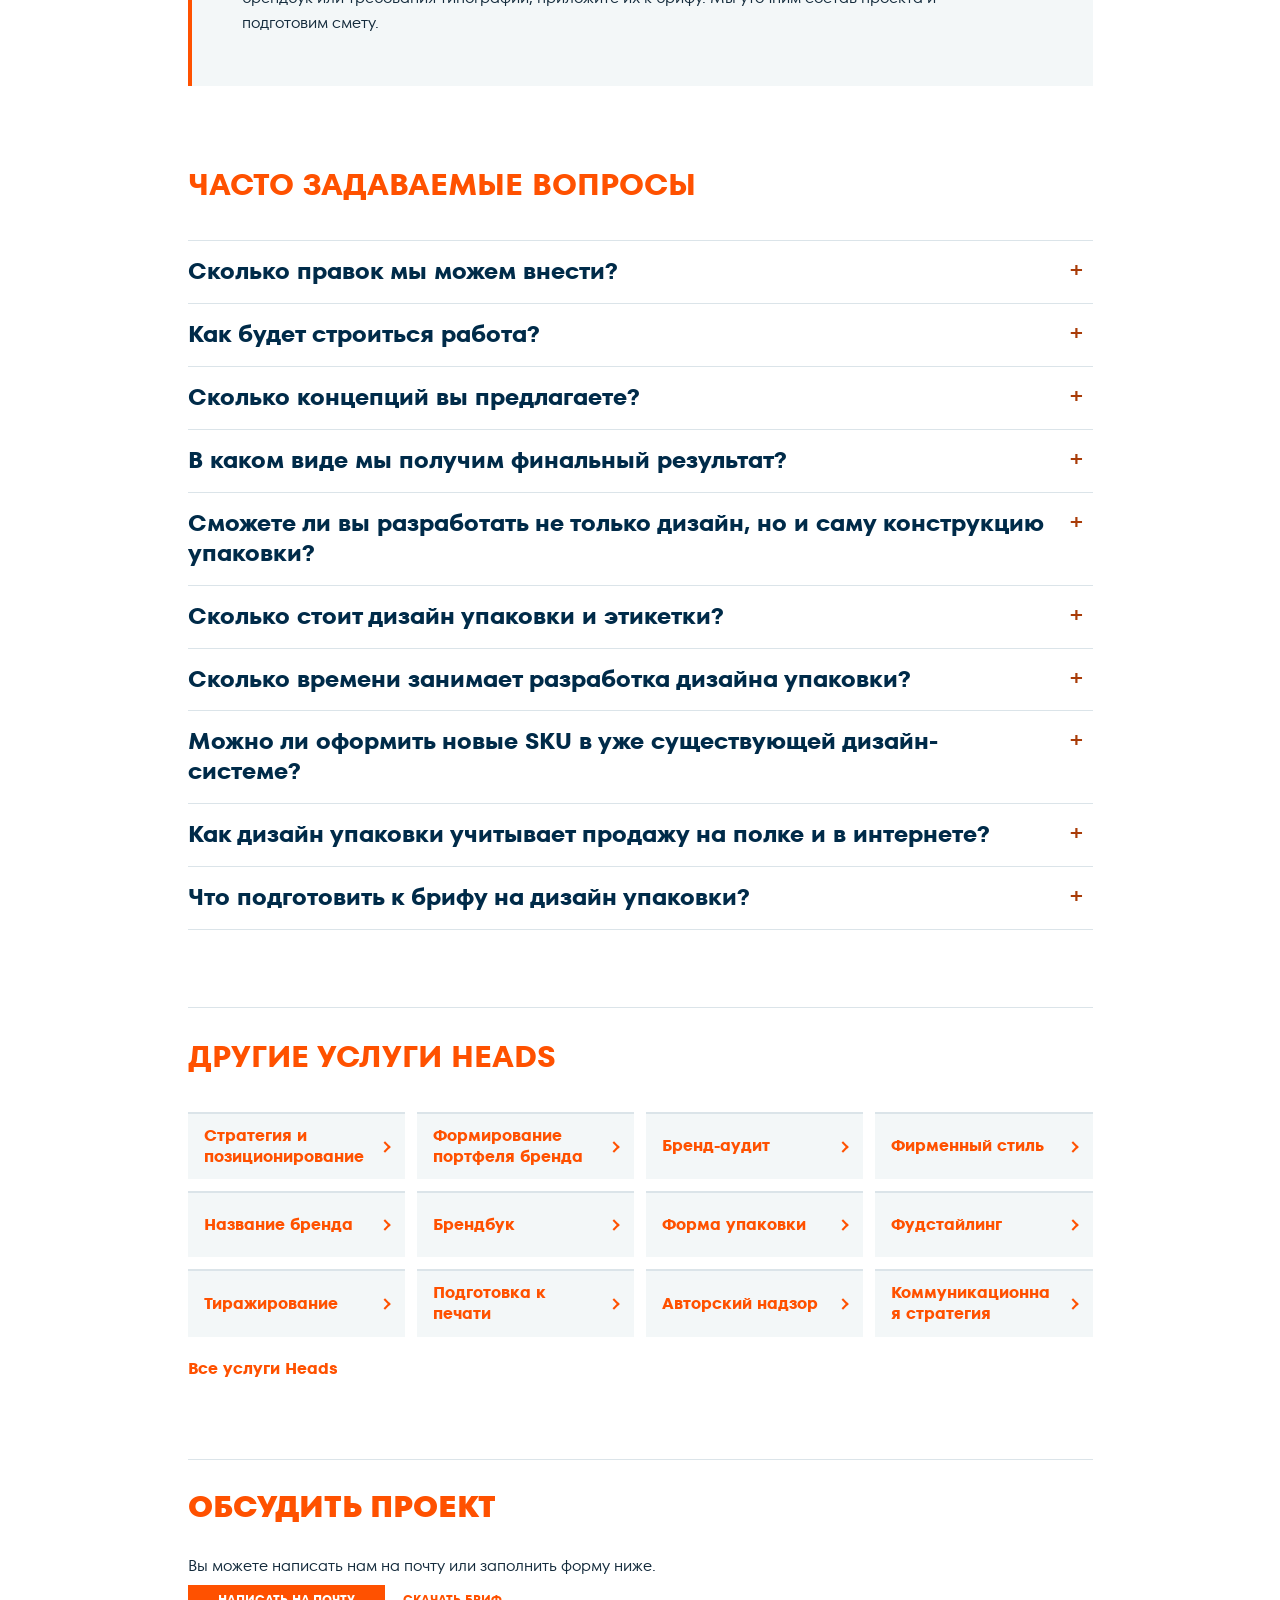
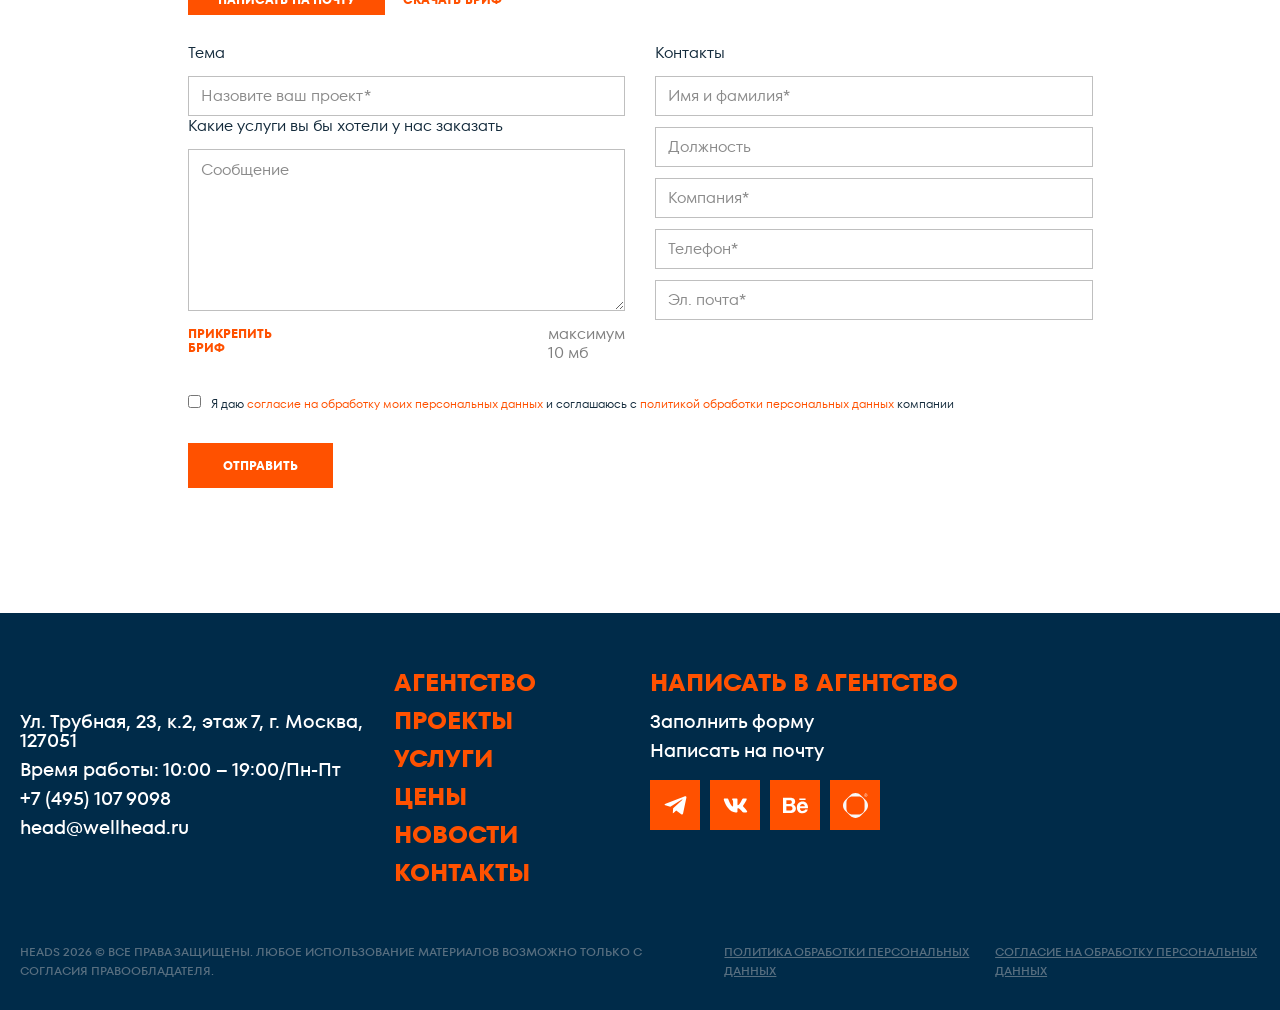
==== commit e6634307: "Match text links to Heads and simplify the article breadcrumb" ====
--- a/dizajn-upakovki/index.html
+++ b/dizajn-upakovki/index.html
@@ -44,7 +44,7 @@
 <link rel="stylesheet" href="../assets/preview.css?v=1e0feff4">
 <script src="../assets/typed.umd.js?v=58424467" defer></script>
 <script src="../assets/preview.js?v=e8392a5f" defer></script>
-<meta property="og:image" content="https://yagaeo.github.io/heads-services-preview/assets/geo-media/redizajn-brenda-vernel.webp"><link rel="stylesheet" href="../assets/heads-geo.css?v=bcaef9cb"><script type="application/ld+json">{"@context": "https://schema.org", "@graph": [{"@type": "Service", "@id": "https://yagaeo.github.io/heads-services-preview/dizajn-upakovki/#service", "name": "Дизайн упаковки", "url": "https://yagaeo.github.io/heads-services-preview/dizajn-upakovki/", "description": "Heads разрабатывает дизайн упаковки, этикетки и дизайн-системы для SKU. Проекты «Вернель», «ЛОСК», Libretta, «Экомилк», «Ринонорм». Этапы работы и примеры.", "provider": {"@type": "Organization", "@id": "https://wellhead.ru/#organization", "name": "Heads", "url": "https://wellhead.ru/"}, "areaServed": {"@type": "Country", "name": "Россия"}}, {"@type": "FAQPage", "@id": "https://yagaeo.github.io/heads-services-preview/dizajn-upakovki/#geo-faq", "mainEntity": [{"@type": "Question", "name": "Сколько правок мы можем внести?", "acceptedAnswer": {"@type": "Answer", "text": "Количество итераций правок мы проговариваем на старте проекта. Обычно их не более трех. По нашему опыту такого количества доработок хватает, чтобы внести все пожелания и согласовать финальный вариант. Если особенности принятия решений в вашей компании предполагают большее количество комментариев, то мы будем рады обсудить индивидуальный подход к этому этапу."}}, {"@type": "Question", "name": "Как будет строиться работа?", "acceptedAnswer": {"@type": "Answer", "text": "В первую очередь мы соберемся на большой брифинг, где обсудим ваше позиционирование, планы по развитию, конкурентное окружение и визуальные пожелания. Далее креативная команда, в состав которой входит арт-директор и не менее двух дизайнеров, начнет разработку концепций.\nПосле нескольких внутренних итераций, где команда проекта скрупулезно проверит соответствие разработанных дизайнов согласованному брифу, мы представим вам самые лучшие варианты, которые будем рады обсудить в ходе онлайн или личной встречи."}}, {"@type": "Question", "name": "Сколько концепций вы предлагаете?", "acceptedAnswer": {"@type": "Answer", "text": "Обычно мы разрабатываем не менее трех концепций дизайна, которые демонстрируем на примере 2-3 SKU. Количество SKU и вариантов концепций конкретно для вашей задачи мы сможем обсудить на этапе согласования сметы и дать свои рекомендации в зависимости от категории продуктов и ассортиментной линейки."}}, {"@type": "Question", "name": "В каком виде мы получим финальный результат?", "acceptedAnswer": {"@type": "Answer", "text": "Концепции будут представлены в виде визуализации упаковки для тех SKU, которые мы обговорим на старте проекта.\nФинальные материалы передаём в формате, предусмотренном согласованной сметой. Если проект включает предпечатную подготовку, предоставляем необходимые рабочие файлы для производства упаковки."}}, {"@type": "Question", "name": "Сможете ли вы разработать не только дизайн, но и саму конструкцию упаковки?", "acceptedAnswer": {"@type": "Answer", "text": "Да, это возможно. Сообщите нам, пожалуйста, если вам нужна помощь с разработкой формы упаковки."}}, {"@type": "Question", "name": "Сколько стоит дизайн упаковки и этикетки?", "acceptedAnswer": {"@type": "Answer", "text": "Стоимость рассчитываем по задаче. На смету влияют число SKU, необходимость нового мастер-дизайна, объём адаптаций и дополнительные работы, например съёмка или предпечатная подготовка."}}, {"@type": "Question", "name": "Сколько времени занимает разработка дизайна упаковки?", "acceptedAnswer": {"@type": "Answer", "text": "Сроки определяем после брифа, когда понятны число форматов и SKU, задачи по концепциям и состав итоговых материалов. При подготовке макетов к производству учитываем сроки получения требований типографии и согласования файлов."}}, {"@type": "Question", "name": "Можно ли оформить новые SKU в уже существующей дизайн-системе?", "acceptedAnswer": {"@type": "Answer", "text": "Да. Изучаем мастер-макеты, брендбук и действующую упаковку, чтобы определить, какие элементы нужно сохранить. На новых SKU проверяем, как различаются вкус, объём, формат или назначение продукта."}}, {"@type": "Question", "name": "Как дизайн упаковки учитывает продажу на полке и в интернете?", "acceptedAnswer": {"@type": "Answer", "text": "На полке покупатель сравнивает товар с соседними упаковками, а в интернет-магазине часто видит маленькое изображение. Проверяем, читаются ли название, категория и отличия варианта в обоих случаях."}}, {"@type": "Question", "name": "Что подготовить к брифу на дизайн упаковки?", "acceptedAnswer": {"@type": "Answer", "text": "Пришлите описание продукта, список SKU, каналы продаж и примеры действующей упаковки, если она есть. Добавьте брендбук, развёртки или требования типографии, если ими уже располагаете."}}]}]}</script><link rel="stylesheet" href="../assets/heads-services-refined.css?v=0991177b"></head>
+<meta property="og:image" content="https://yagaeo.github.io/heads-services-preview/assets/geo-media/redizajn-brenda-vernel.webp"><link rel="stylesheet" href="../assets/heads-geo.css?v=c4870836"><script type="application/ld+json">{"@context": "https://schema.org", "@graph": [{"@type": "Service", "@id": "https://yagaeo.github.io/heads-services-preview/dizajn-upakovki/#service", "name": "Дизайн упаковки", "url": "https://yagaeo.github.io/heads-services-preview/dizajn-upakovki/", "description": "Heads разрабатывает дизайн упаковки, этикетки и дизайн-системы для SKU. Проекты «Вернель», «ЛОСК», Libretta, «Экомилк», «Ринонорм». Этапы работы и примеры.", "provider": {"@type": "Organization", "@id": "https://wellhead.ru/#organization", "name": "Heads", "url": "https://wellhead.ru/"}, "areaServed": {"@type": "Country", "name": "Россия"}}, {"@type": "FAQPage", "@id": "https://yagaeo.github.io/heads-services-preview/dizajn-upakovki/#geo-faq", "mainEntity": [{"@type": "Question", "name": "Сколько правок мы можем внести?", "acceptedAnswer": {"@type": "Answer", "text": "Количество итераций правок мы проговариваем на старте проекта. Обычно их не более трех. По нашему опыту такого количества доработок хватает, чтобы внести все пожелания и согласовать финальный вариант. Если особенности принятия решений в вашей компании предполагают большее количество комментариев, то мы будем рады обсудить индивидуальный подход к этому этапу."}}, {"@type": "Question", "name": "Как будет строиться работа?", "acceptedAnswer": {"@type": "Answer", "text": "В первую очередь мы соберемся на большой брифинг, где обсудим ваше позиционирование, планы по развитию, конкурентное окружение и визуальные пожелания. Далее креативная команда, в состав которой входит арт-директор и не менее двух дизайнеров, начнет разработку концепций.\nПосле нескольких внутренних итераций, где команда проекта скрупулезно проверит соответствие разработанных дизайнов согласованному брифу, мы представим вам самые лучшие варианты, которые будем рады обсудить в ходе онлайн или личной встречи."}}, {"@type": "Question", "name": "Сколько концепций вы предлагаете?", "acceptedAnswer": {"@type": "Answer", "text": "Обычно мы разрабатываем не менее трех концепций дизайна, которые демонстрируем на примере 2-3 SKU. Количество SKU и вариантов концепций конкретно для вашей задачи мы сможем обсудить на этапе согласования сметы и дать свои рекомендации в зависимости от категории продуктов и ассортиментной линейки."}}, {"@type": "Question", "name": "В каком виде мы получим финальный результат?", "acceptedAnswer": {"@type": "Answer", "text": "Концепции будут представлены в виде визуализации упаковки для тех SKU, которые мы обговорим на старте проекта.\nФинальные материалы передаём в формате, предусмотренном согласованной сметой. Если проект включает предпечатную подготовку, предоставляем необходимые рабочие файлы для производства упаковки."}}, {"@type": "Question", "name": "Сможете ли вы разработать не только дизайн, но и саму конструкцию упаковки?", "acceptedAnswer": {"@type": "Answer", "text": "Да, это возможно. Сообщите нам, пожалуйста, если вам нужна помощь с разработкой формы упаковки."}}, {"@type": "Question", "name": "Сколько стоит дизайн упаковки и этикетки?", "acceptedAnswer": {"@type": "Answer", "text": "Стоимость рассчитываем по задаче. На смету влияют число SKU, необходимость нового мастер-дизайна, объём адаптаций и дополнительные работы, например съёмка или предпечатная подготовка."}}, {"@type": "Question", "name": "Сколько времени занимает разработка дизайна упаковки?", "acceptedAnswer": {"@type": "Answer", "text": "Сроки определяем после брифа, когда понятны число форматов и SKU, задачи по концепциям и состав итоговых материалов. При подготовке макетов к производству учитываем сроки получения требований типографии и согласования файлов."}}, {"@type": "Question", "name": "Можно ли оформить новые SKU в уже существующей дизайн-системе?", "acceptedAnswer": {"@type": "Answer", "text": "Да. Изучаем мастер-макеты, брендбук и действующую упаковку, чтобы определить, какие элементы нужно сохранить. На новых SKU проверяем, как различаются вкус, объём, формат или назначение продукта."}}, {"@type": "Question", "name": "Как дизайн упаковки учитывает продажу на полке и в интернете?", "acceptedAnswer": {"@type": "Answer", "text": "На полке покупатель сравнивает товар с соседними упаковками, а в интернет-магазине часто видит маленькое изображение. Проверяем, читаются ли название, категория и отличия варианта в обоих случаях."}}, {"@type": "Question", "name": "Что подготовить к брифу на дизайн упаковки?", "acceptedAnswer": {"@type": "Answer", "text": "Пришлите описание продукта, список SKU, каналы продаж и примеры действующей упаковки, если она есть. Добавьте брендбук, развёртки или требования типографии, если ими уже располагаете."}}]}]}</script><link rel="stylesheet" href="../assets/heads-services-refined.css?v=0991177b"></head>
 <body class="wp-singular page-template-default page page-id-12409 page-child parent-pageid-11997 wp-custom-logo wp-theme-Total wp-child-theme-total-child-theme theme-Total woocommerce-js wpex-theme wpex-responsive full-width-main-layout has-composer wpex-live-site content-full-width has-topbar has-breadcrumbs hasnt-overlay-header page-header-disabled smooth-fonts wpex-mobile-toggle-menu-icon_buttons has-mobile-menu comment-avatars-disabled wpex-disable-mm-focus-styles wpb-js-composer js-comp-ver-8.6.1 vc_responsive elementor-default elementor-kit-13077 wpex-docready e--ua-blink e--ua-chrome e--ua-webkit wpex-window-loaded heads-preview heads-geo-page heads-review-page">
 <a class="skip-to-content" href="#content">К содержанию</a>
 <div id="outer-wrap" class="clr">
--- a/assets/heads-geo.css
+++ b/assets/heads-geo.css
@@ -112,15 +112,17 @@
   padding: 16px 0;
   border-block: 1px solid var(--hg-line);
 }
-.heads-geo .hg-nav a, .heads-geo .hg-link {
+.heads-geo :is(.hg-nav a, .hg-link) { font-family: "TT Fors Bold", sans-serif; }
+.heads-geo .hg-nav a { font-size: 15px; }
+.heads-geo a[href]:is(.hg-link, .hg-nav a, .hg-crumb, p a, li a):not(.hg-button) {
+  color: var(--hg-orange);
+  text-decoration: none;
+  text-underline-offset: 4px;
+}
+.heads-geo a[href]:is(.hg-link, .hg-nav a, .hg-crumb, p a, li a):not(.hg-button):is(:hover, :focus-visible) {
   text-decoration: underline;
   text-decoration-color: var(--hg-orange);
-  text-underline-offset: 4px;
-  font-family: "TT Fors Bold", sans-serif;
-  color: var(--hg-blue);
-}
-.heads-geo .hg-nav a { text-decoration: none; font-size: 15px; }
-.heads-geo :is(.hg-nav a,.hg-link):hover { color: #b83d03; }
+}
 .hg-section { margin-top: clamp(49px, 6vw, 90px); }
 .hg-section-head { max-width: 830px; margin-bottom: clamp(16px, 2.6vw, 33px); }
 .hg-section-head p { margin-top: 12px; color: var(--hg-muted); }
@@ -197,8 +199,7 @@
 .hg-case h3 { margin: 4px 0 8px; }
 .hg-case .hg-case-type { color: #d4e3ec; font: 14px/1.3 "TT Fors Medium", sans-serif; }
 .hg-case > a { display: block; }
-.heads-geo .hg-cases .hg-link { display: inline-block; margin-top: 10px; color: #fff; }
-.heads-geo .hg-cases .hg-link:hover { color: #ffac82; }
+.heads-geo .hg-cases .hg-link { display: inline-block; margin-top: 10px; }
 .hg-cases .hg-extra { margin-top: 25px; max-width: 820px; }
 
 .hg-pricing {
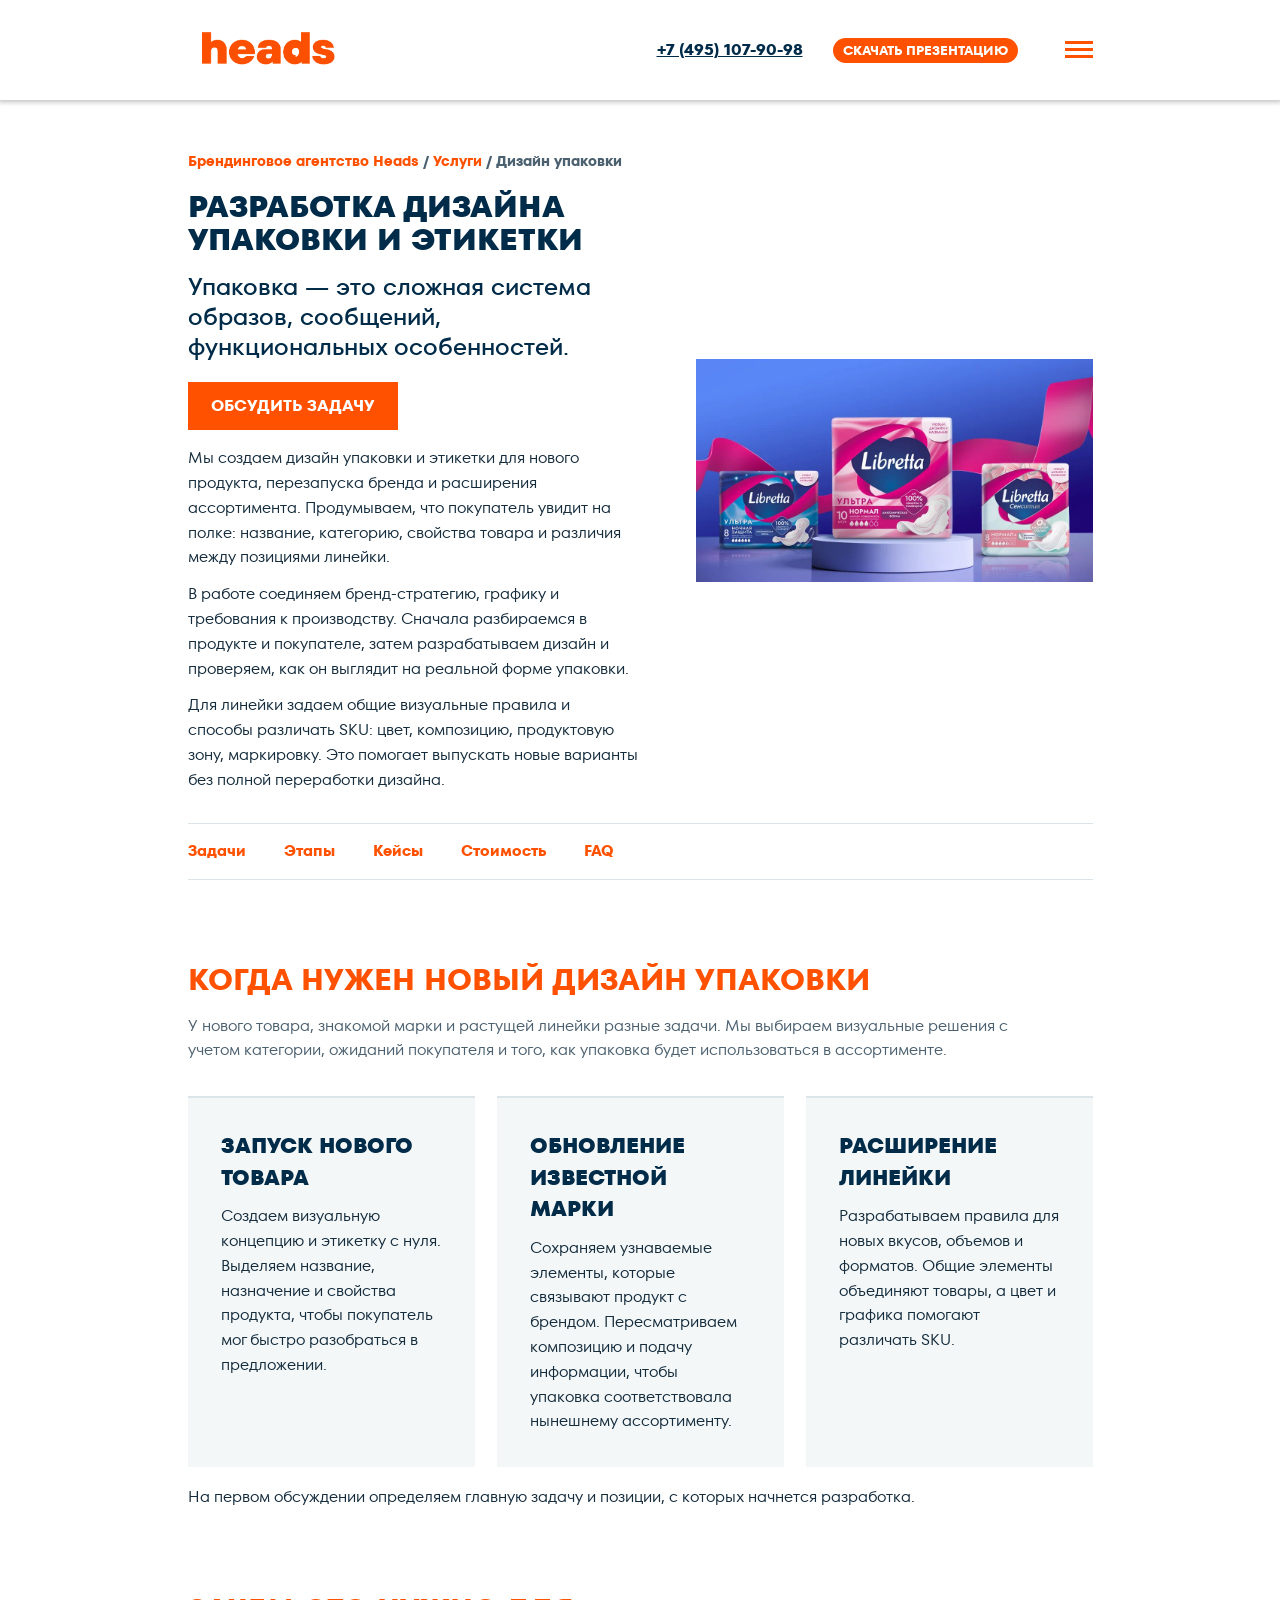
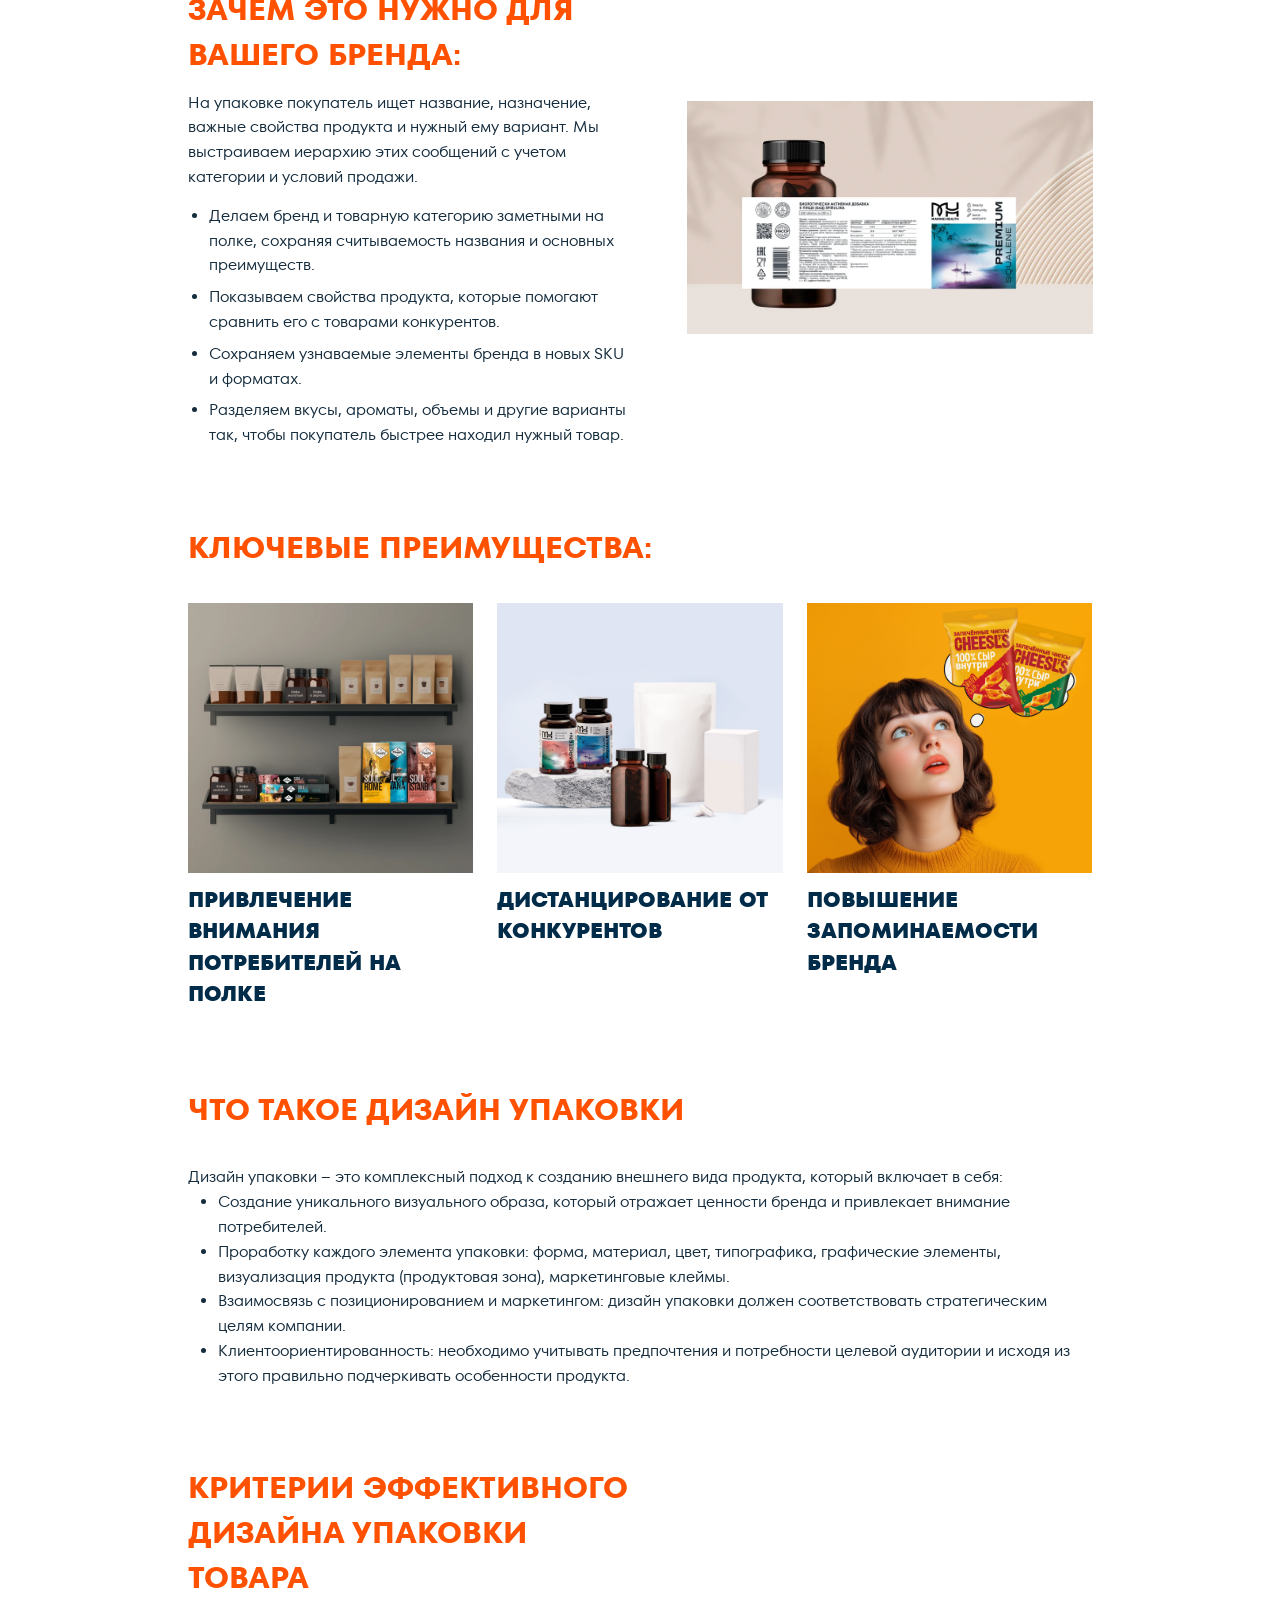
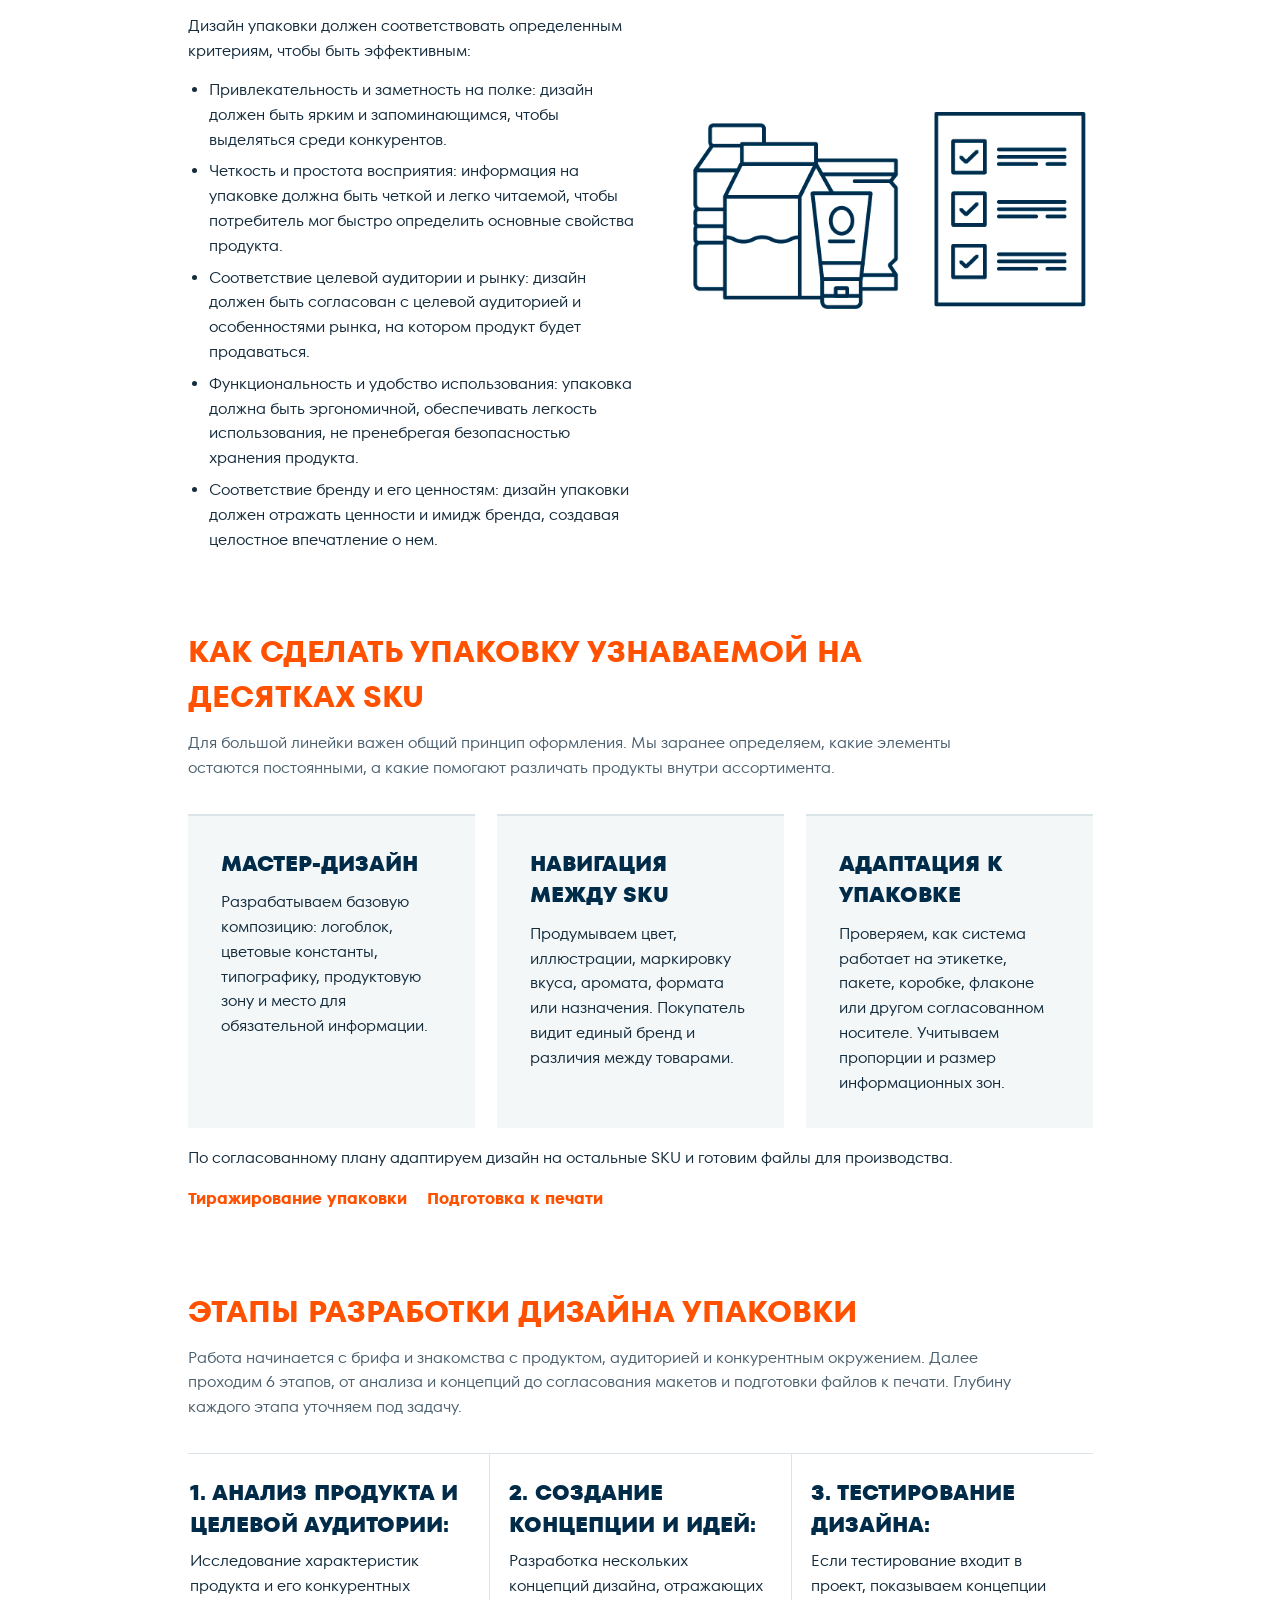
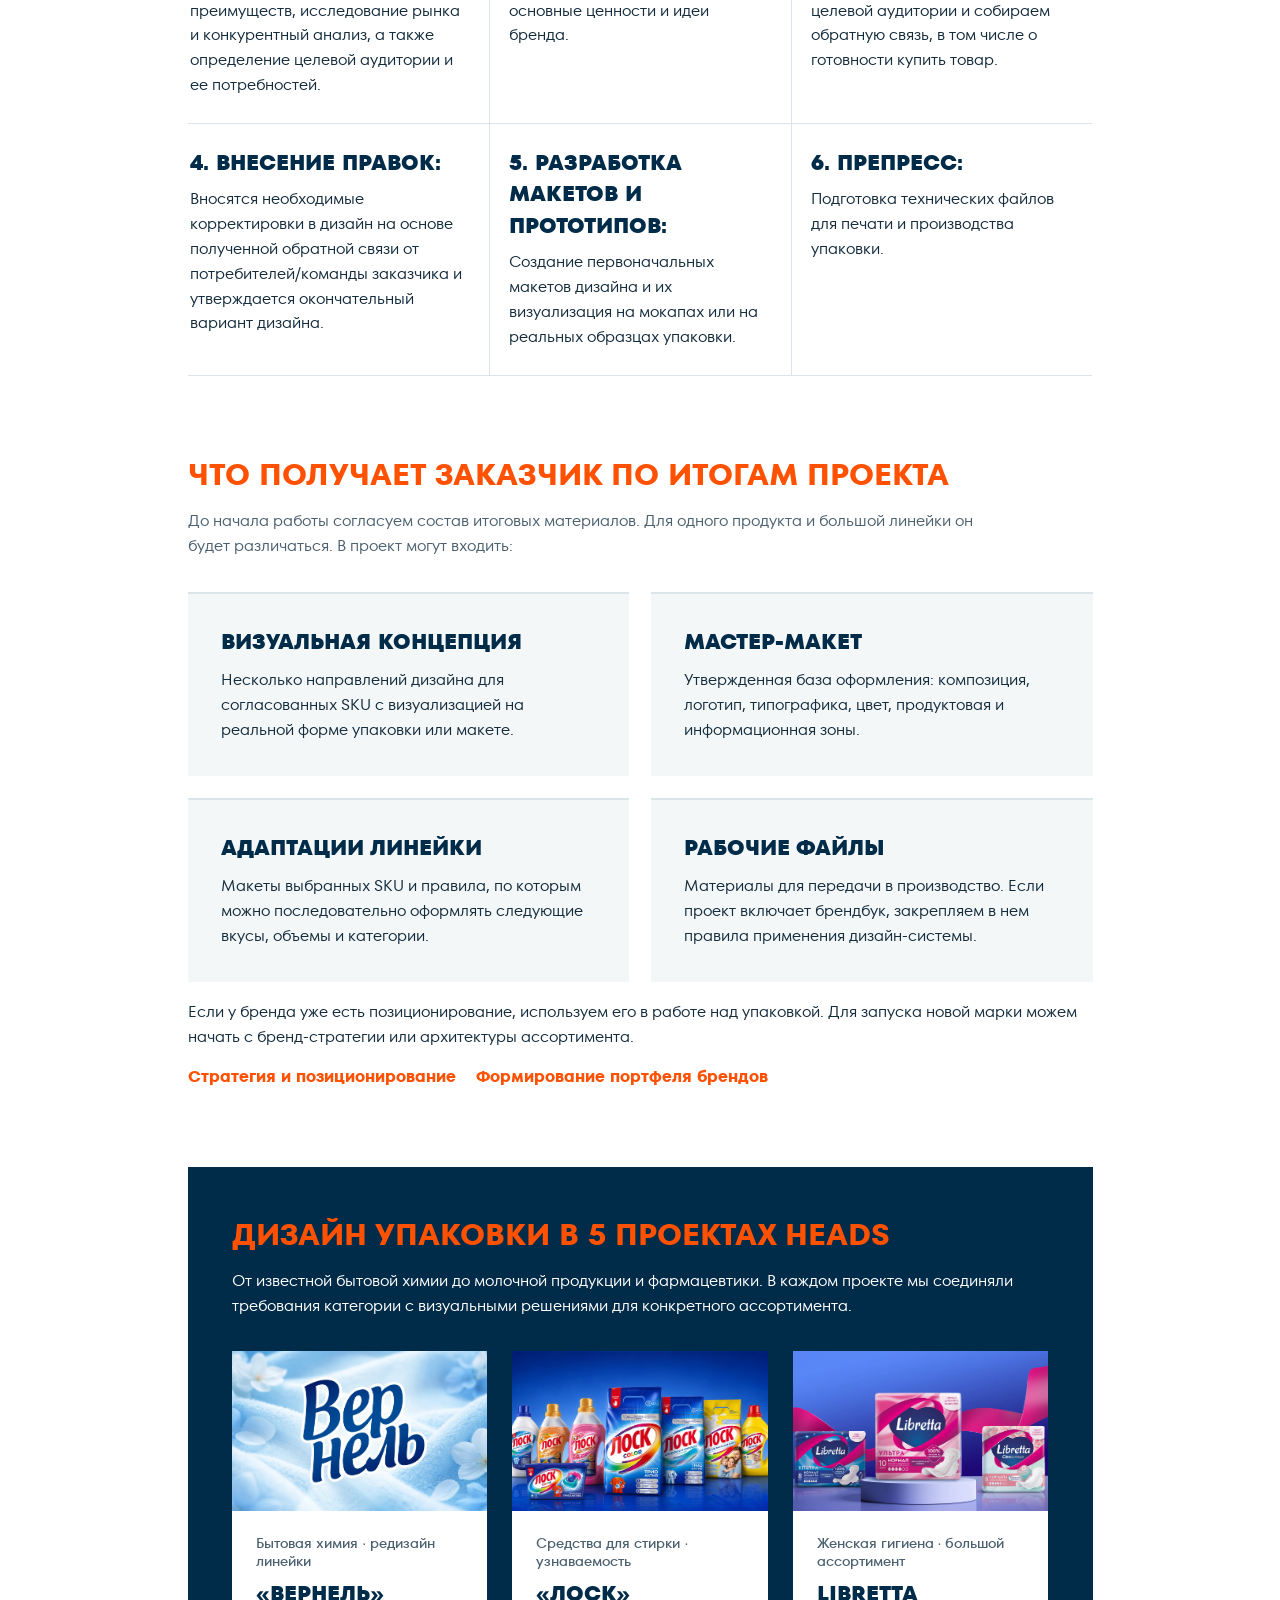
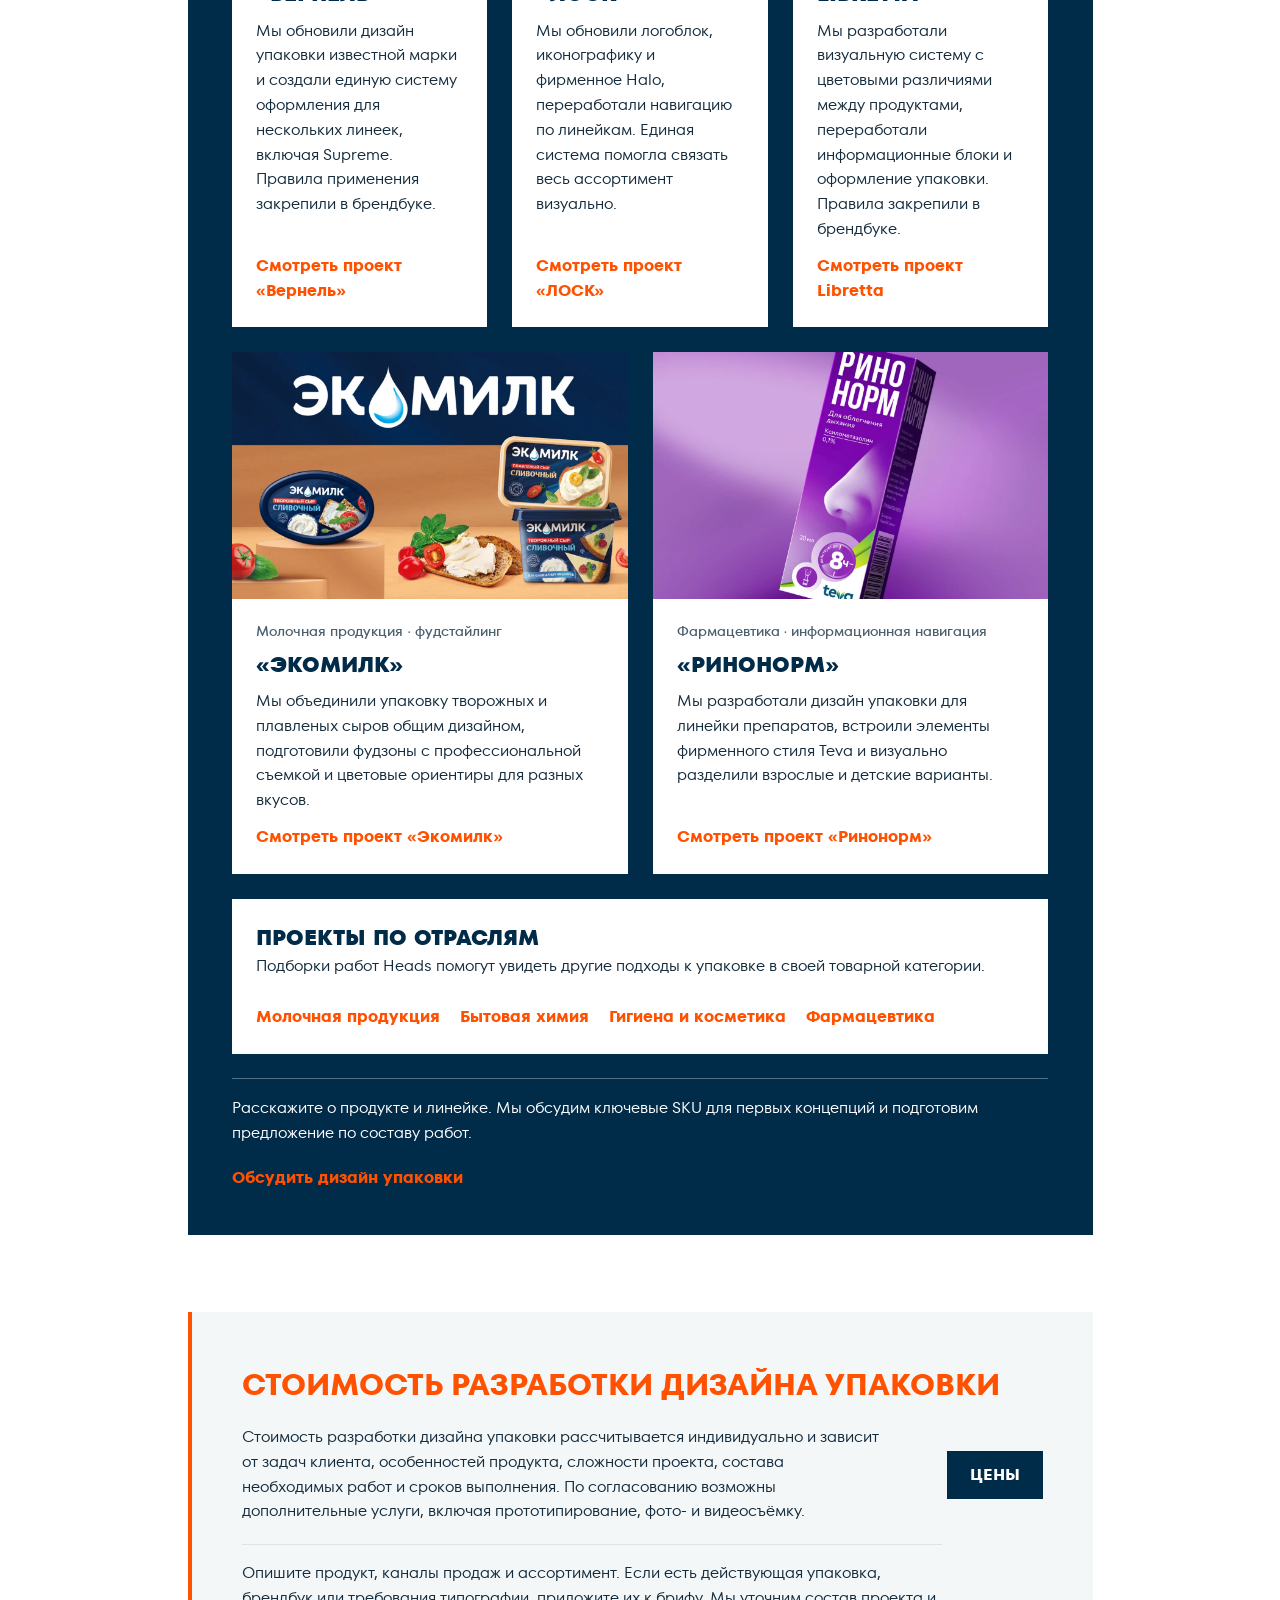
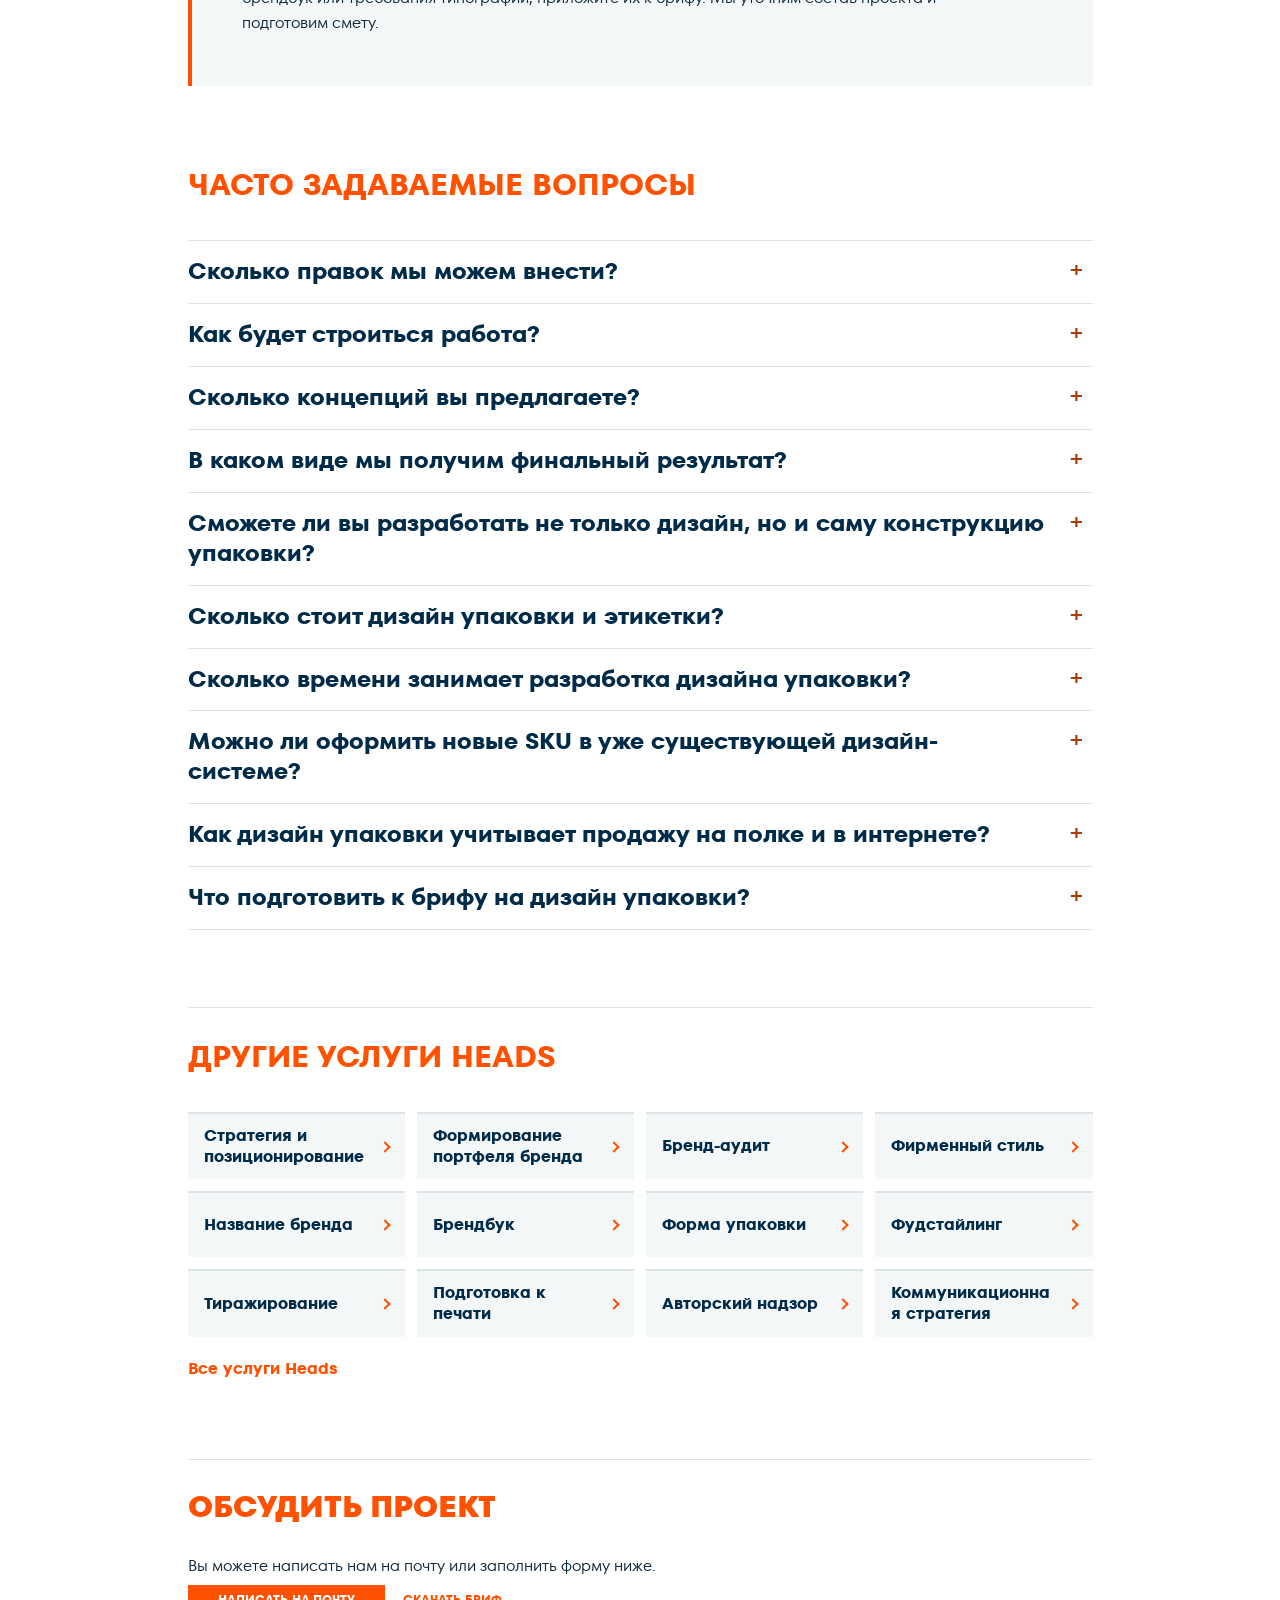
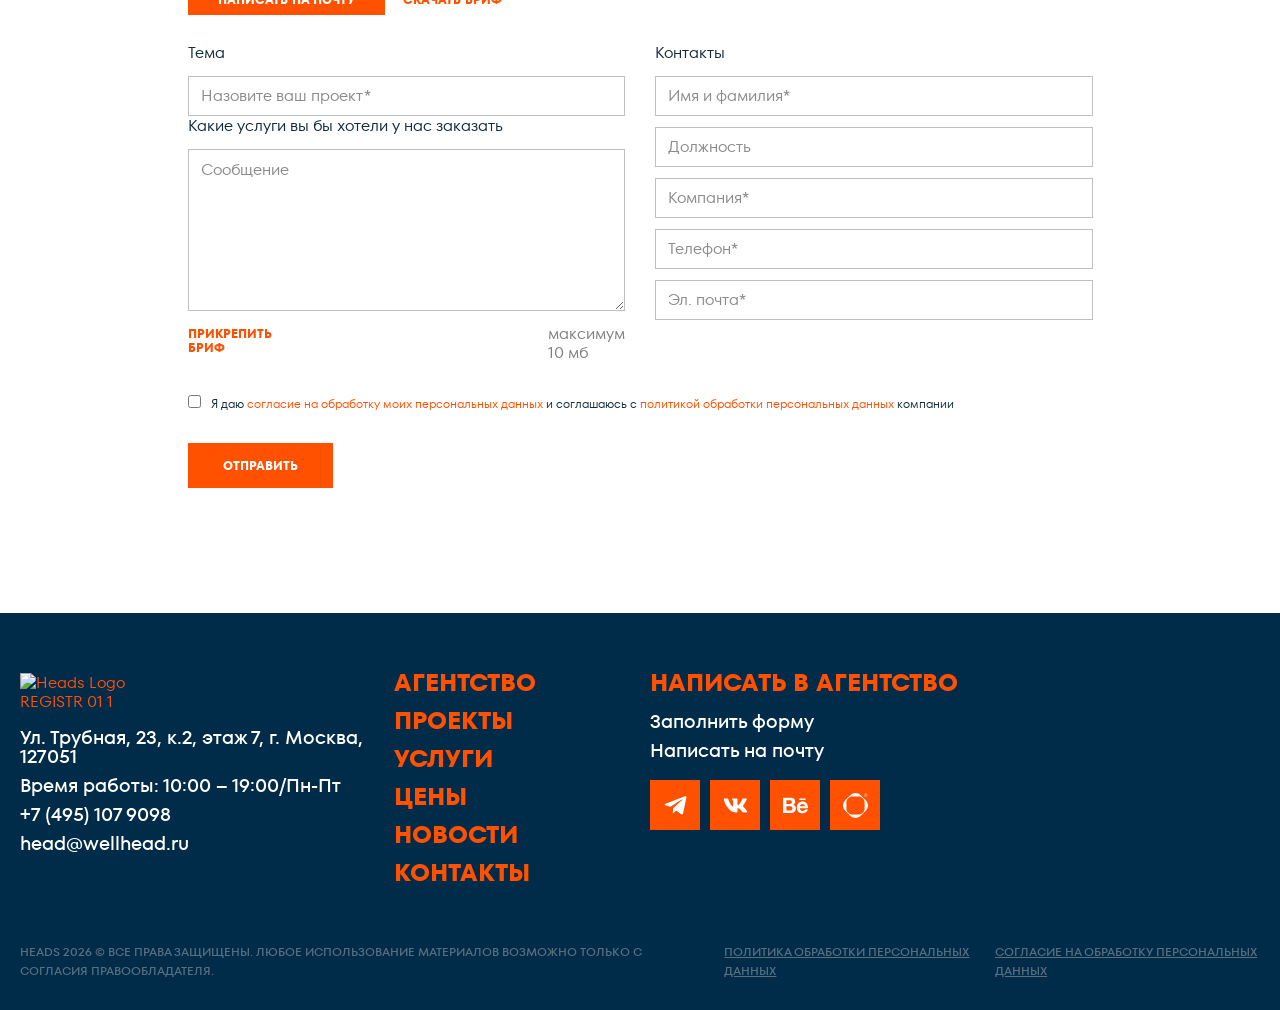
==== commit e806ebd8: "Refine service tiles and restore article contents colors" ====
--- a/dizajn-upakovki/index.html
+++ b/dizajn-upakovki/index.html
@@ -44,7 +44,7 @@
 <link rel="stylesheet" href="../assets/preview.css?v=1e0feff4">
 <script src="../assets/typed.umd.js?v=58424467" defer></script>
 <script src="../assets/preview.js?v=e8392a5f" defer></script>
-<meta property="og:image" content="https://yagaeo.github.io/heads-services-preview/assets/geo-media/redizajn-brenda-vernel.webp"><link rel="stylesheet" href="../assets/heads-geo.css?v=c4870836"><script type="application/ld+json">{"@context": "https://schema.org", "@graph": [{"@type": "Service", "@id": "https://yagaeo.github.io/heads-services-preview/dizajn-upakovki/#service", "name": "Дизайн упаковки", "url": "https://yagaeo.github.io/heads-services-preview/dizajn-upakovki/", "description": "Heads разрабатывает дизайн упаковки, этикетки и дизайн-системы для SKU. Проекты «Вернель», «ЛОСК», Libretta, «Экомилк», «Ринонорм». Этапы работы и примеры.", "provider": {"@type": "Organization", "@id": "https://wellhead.ru/#organization", "name": "Heads", "url": "https://wellhead.ru/"}, "areaServed": {"@type": "Country", "name": "Россия"}}, {"@type": "FAQPage", "@id": "https://yagaeo.github.io/heads-services-preview/dizajn-upakovki/#geo-faq", "mainEntity": [{"@type": "Question", "name": "Сколько правок мы можем внести?", "acceptedAnswer": {"@type": "Answer", "text": "Количество итераций правок мы проговариваем на старте проекта. Обычно их не более трех. По нашему опыту такого количества доработок хватает, чтобы внести все пожелания и согласовать финальный вариант. Если особенности принятия решений в вашей компании предполагают большее количество комментариев, то мы будем рады обсудить индивидуальный подход к этому этапу."}}, {"@type": "Question", "name": "Как будет строиться работа?", "acceptedAnswer": {"@type": "Answer", "text": "В первую очередь мы соберемся на большой брифинг, где обсудим ваше позиционирование, планы по развитию, конкурентное окружение и визуальные пожелания. Далее креативная команда, в состав которой входит арт-директор и не менее двух дизайнеров, начнет разработку концепций.\nПосле нескольких внутренних итераций, где команда проекта скрупулезно проверит соответствие разработанных дизайнов согласованному брифу, мы представим вам самые лучшие варианты, которые будем рады обсудить в ходе онлайн или личной встречи."}}, {"@type": "Question", "name": "Сколько концепций вы предлагаете?", "acceptedAnswer": {"@type": "Answer", "text": "Обычно мы разрабатываем не менее трех концепций дизайна, которые демонстрируем на примере 2-3 SKU. Количество SKU и вариантов концепций конкретно для вашей задачи мы сможем обсудить на этапе согласования сметы и дать свои рекомендации в зависимости от категории продуктов и ассортиментной линейки."}}, {"@type": "Question", "name": "В каком виде мы получим финальный результат?", "acceptedAnswer": {"@type": "Answer", "text": "Концепции будут представлены в виде визуализации упаковки для тех SKU, которые мы обговорим на старте проекта.\nФинальные материалы передаём в формате, предусмотренном согласованной сметой. Если проект включает предпечатную подготовку, предоставляем необходимые рабочие файлы для производства упаковки."}}, {"@type": "Question", "name": "Сможете ли вы разработать не только дизайн, но и саму конструкцию упаковки?", "acceptedAnswer": {"@type": "Answer", "text": "Да, это возможно. Сообщите нам, пожалуйста, если вам нужна помощь с разработкой формы упаковки."}}, {"@type": "Question", "name": "Сколько стоит дизайн упаковки и этикетки?", "acceptedAnswer": {"@type": "Answer", "text": "Стоимость рассчитываем по задаче. На смету влияют число SKU, необходимость нового мастер-дизайна, объём адаптаций и дополнительные работы, например съёмка или предпечатная подготовка."}}, {"@type": "Question", "name": "Сколько времени занимает разработка дизайна упаковки?", "acceptedAnswer": {"@type": "Answer", "text": "Сроки определяем после брифа, когда понятны число форматов и SKU, задачи по концепциям и состав итоговых материалов. При подготовке макетов к производству учитываем сроки получения требований типографии и согласования файлов."}}, {"@type": "Question", "name": "Можно ли оформить новые SKU в уже существующей дизайн-системе?", "acceptedAnswer": {"@type": "Answer", "text": "Да. Изучаем мастер-макеты, брендбук и действующую упаковку, чтобы определить, какие элементы нужно сохранить. На новых SKU проверяем, как различаются вкус, объём, формат или назначение продукта."}}, {"@type": "Question", "name": "Как дизайн упаковки учитывает продажу на полке и в интернете?", "acceptedAnswer": {"@type": "Answer", "text": "На полке покупатель сравнивает товар с соседними упаковками, а в интернет-магазине часто видит маленькое изображение. Проверяем, читаются ли название, категория и отличия варианта в обоих случаях."}}, {"@type": "Question", "name": "Что подготовить к брифу на дизайн упаковки?", "acceptedAnswer": {"@type": "Answer", "text": "Пришлите описание продукта, список SKU, каналы продаж и примеры действующей упаковки, если она есть. Добавьте брендбук, развёртки или требования типографии, если ими уже располагаете."}}]}]}</script><link rel="stylesheet" href="../assets/heads-services-refined.css?v=0991177b"></head>
+<meta property="og:image" content="https://yagaeo.github.io/heads-services-preview/assets/geo-media/redizajn-brenda-vernel.webp"><link rel="stylesheet" href="../assets/heads-geo.css?v=4f2394e4"><script type="application/ld+json">{"@context": "https://schema.org", "@graph": [{"@type": "Service", "@id": "https://yagaeo.github.io/heads-services-preview/dizajn-upakovki/#service", "name": "Дизайн упаковки", "url": "https://yagaeo.github.io/heads-services-preview/dizajn-upakovki/", "description": "Heads разрабатывает дизайн упаковки, этикетки и дизайн-системы для SKU. Проекты «Вернель», «ЛОСК», Libretta, «Экомилк», «Ринонорм». Этапы работы и примеры.", "provider": {"@type": "Organization", "@id": "https://wellhead.ru/#organization", "name": "Heads", "url": "https://wellhead.ru/"}, "areaServed": {"@type": "Country", "name": "Россия"}}, {"@type": "FAQPage", "@id": "https://yagaeo.github.io/heads-services-preview/dizajn-upakovki/#geo-faq", "mainEntity": [{"@type": "Question", "name": "Сколько правок мы можем внести?", "acceptedAnswer": {"@type": "Answer", "text": "Количество итераций правок мы проговариваем на старте проекта. Обычно их не более трех. По нашему опыту такого количества доработок хватает, чтобы внести все пожелания и согласовать финальный вариант. Если особенности принятия решений в вашей компании предполагают большее количество комментариев, то мы будем рады обсудить индивидуальный подход к этому этапу."}}, {"@type": "Question", "name": "Как будет строиться работа?", "acceptedAnswer": {"@type": "Answer", "text": "В первую очередь мы соберемся на большой брифинг, где обсудим ваше позиционирование, планы по развитию, конкурентное окружение и визуальные пожелания. Далее креативная команда, в состав которой входит арт-директор и не менее двух дизайнеров, начнет разработку концепций.\nПосле нескольких внутренних итераций, где команда проекта скрупулезно проверит соответствие разработанных дизайнов согласованному брифу, мы представим вам самые лучшие варианты, которые будем рады обсудить в ходе онлайн или личной встречи."}}, {"@type": "Question", "name": "Сколько концепций вы предлагаете?", "acceptedAnswer": {"@type": "Answer", "text": "Обычно мы разрабатываем не менее трех концепций дизайна, которые демонстрируем на примере 2-3 SKU. Количество SKU и вариантов концепций конкретно для вашей задачи мы сможем обсудить на этапе согласования сметы и дать свои рекомендации в зависимости от категории продуктов и ассортиментной линейки."}}, {"@type": "Question", "name": "В каком виде мы получим финальный результат?", "acceptedAnswer": {"@type": "Answer", "text": "Концепции будут представлены в виде визуализации упаковки для тех SKU, которые мы обговорим на старте проекта.\nФинальные материалы передаём в формате, предусмотренном согласованной сметой. Если проект включает предпечатную подготовку, предоставляем необходимые рабочие файлы для производства упаковки."}}, {"@type": "Question", "name": "Сможете ли вы разработать не только дизайн, но и саму конструкцию упаковки?", "acceptedAnswer": {"@type": "Answer", "text": "Да, это возможно. Сообщите нам, пожалуйста, если вам нужна помощь с разработкой формы упаковки."}}, {"@type": "Question", "name": "Сколько стоит дизайн упаковки и этикетки?", "acceptedAnswer": {"@type": "Answer", "text": "Стоимость рассчитываем по задаче. На смету влияют число SKU, необходимость нового мастер-дизайна, объём адаптаций и дополнительные работы, например съёмка или предпечатная подготовка."}}, {"@type": "Question", "name": "Сколько времени занимает разработка дизайна упаковки?", "acceptedAnswer": {"@type": "Answer", "text": "Сроки определяем после брифа, когда понятны число форматов и SKU, задачи по концепциям и состав итоговых материалов. При подготовке макетов к производству учитываем сроки получения требований типографии и согласования файлов."}}, {"@type": "Question", "name": "Можно ли оформить новые SKU в уже существующей дизайн-системе?", "acceptedAnswer": {"@type": "Answer", "text": "Да. Изучаем мастер-макеты, брендбук и действующую упаковку, чтобы определить, какие элементы нужно сохранить. На новых SKU проверяем, как различаются вкус, объём, формат или назначение продукта."}}, {"@type": "Question", "name": "Как дизайн упаковки учитывает продажу на полке и в интернете?", "acceptedAnswer": {"@type": "Answer", "text": "На полке покупатель сравнивает товар с соседними упаковками, а в интернет-магазине часто видит маленькое изображение. Проверяем, читаются ли название, категория и отличия варианта в обоих случаях."}}, {"@type": "Question", "name": "Что подготовить к брифу на дизайн упаковки?", "acceptedAnswer": {"@type": "Answer", "text": "Пришлите описание продукта, список SKU, каналы продаж и примеры действующей упаковки, если она есть. Добавьте брендбук, развёртки или требования типографии, если ими уже располагаете."}}]}]}</script><link rel="stylesheet" href="../assets/heads-services-refined.css?v=0991177b"></head>
 <body class="wp-singular page-template-default page page-id-12409 page-child parent-pageid-11997 wp-custom-logo wp-theme-Total wp-child-theme-total-child-theme theme-Total woocommerce-js wpex-theme wpex-responsive full-width-main-layout has-composer wpex-live-site content-full-width has-topbar has-breadcrumbs hasnt-overlay-header page-header-disabled smooth-fonts wpex-mobile-toggle-menu-icon_buttons has-mobile-menu comment-avatars-disabled wpex-disable-mm-focus-styles wpb-js-composer js-comp-ver-8.6.1 vc_responsive elementor-default elementor-kit-13077 wpex-docready e--ua-blink e--ua-chrome e--ua-webkit wpex-window-loaded heads-preview heads-geo-page heads-review-page">
 <a class="skip-to-content" href="#content">К содержанию</a>
 <div id="outer-wrap" class="clr">
--- a/assets/heads-geo.css
+++ b/assets/heads-geo.css
@@ -115,10 +115,11 @@
 .heads-geo :is(.hg-nav a, .hg-link) { font-family: "TT Fors Bold", sans-serif; }
 .heads-geo .hg-nav a { font-size: 15px; }
 .heads-geo a[href]:is(.hg-link, .hg-nav a, .hg-crumb, p a, li a):not(.hg-button) {
-  color: var(--hg-orange);
+  color: var(--hg-link-color, var(--hg-orange));
   text-decoration: none;
   text-underline-offset: 4px;
 }
+.heads-geo .hs-services-list { --hg-link-color: var(--hg-blue); }
 .heads-geo a[href]:is(.hg-link, .hg-nav a, .hg-crumb, p a, li a):not(.hg-button):is(:hover, :focus-visible) {
   text-decoration: underline;
   text-decoration-color: var(--hg-orange);
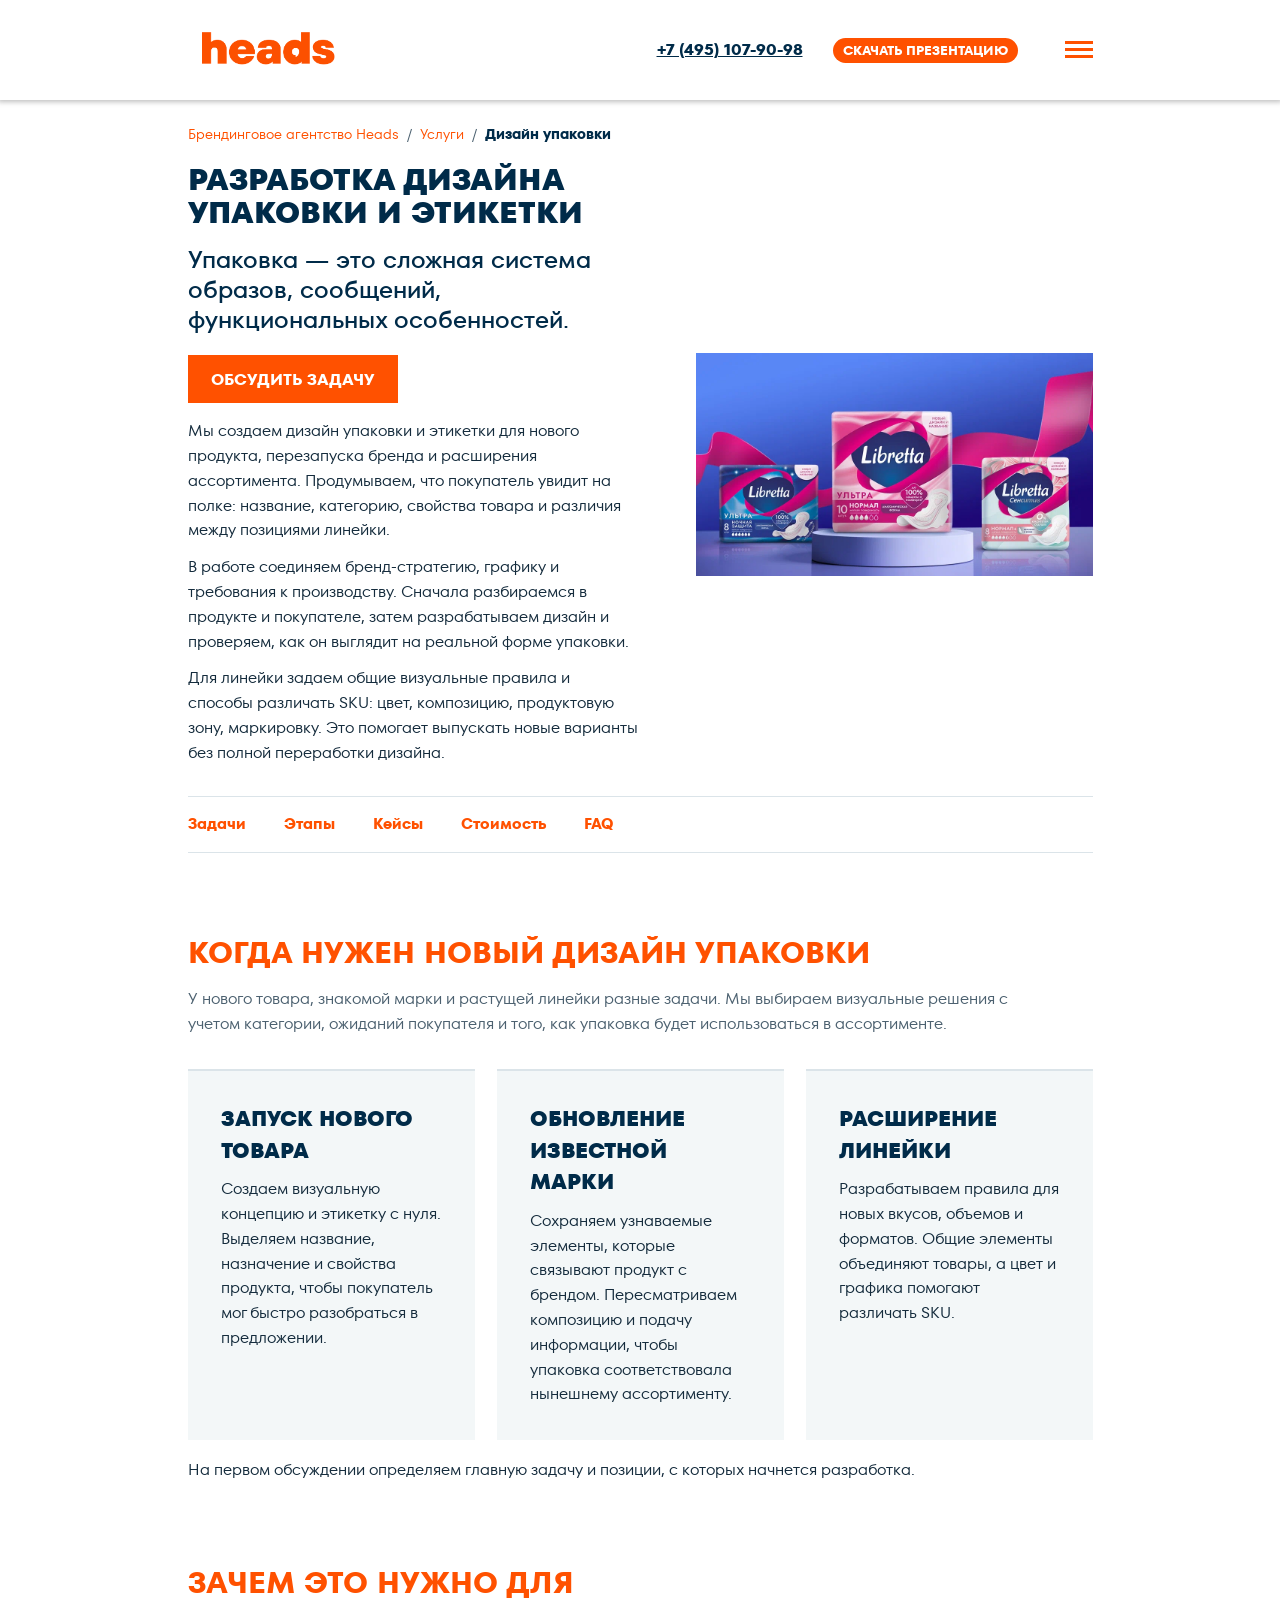
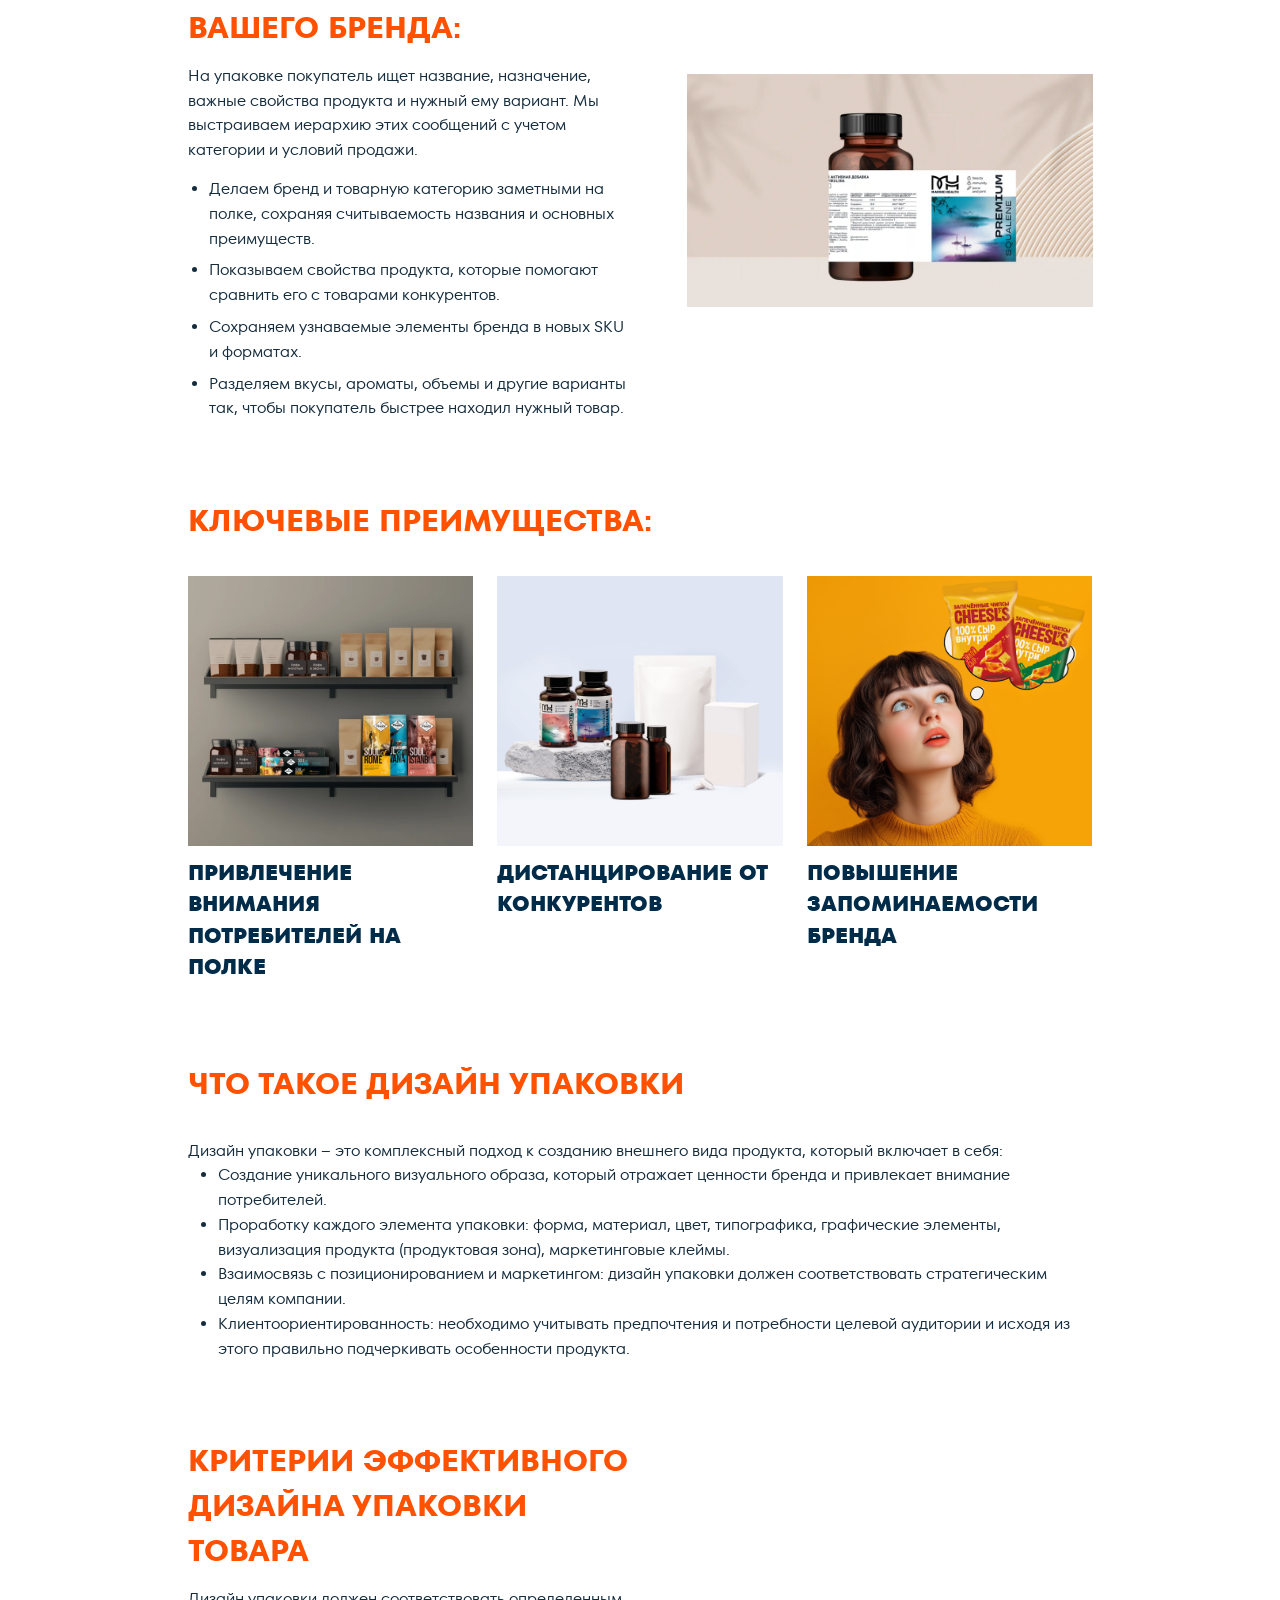
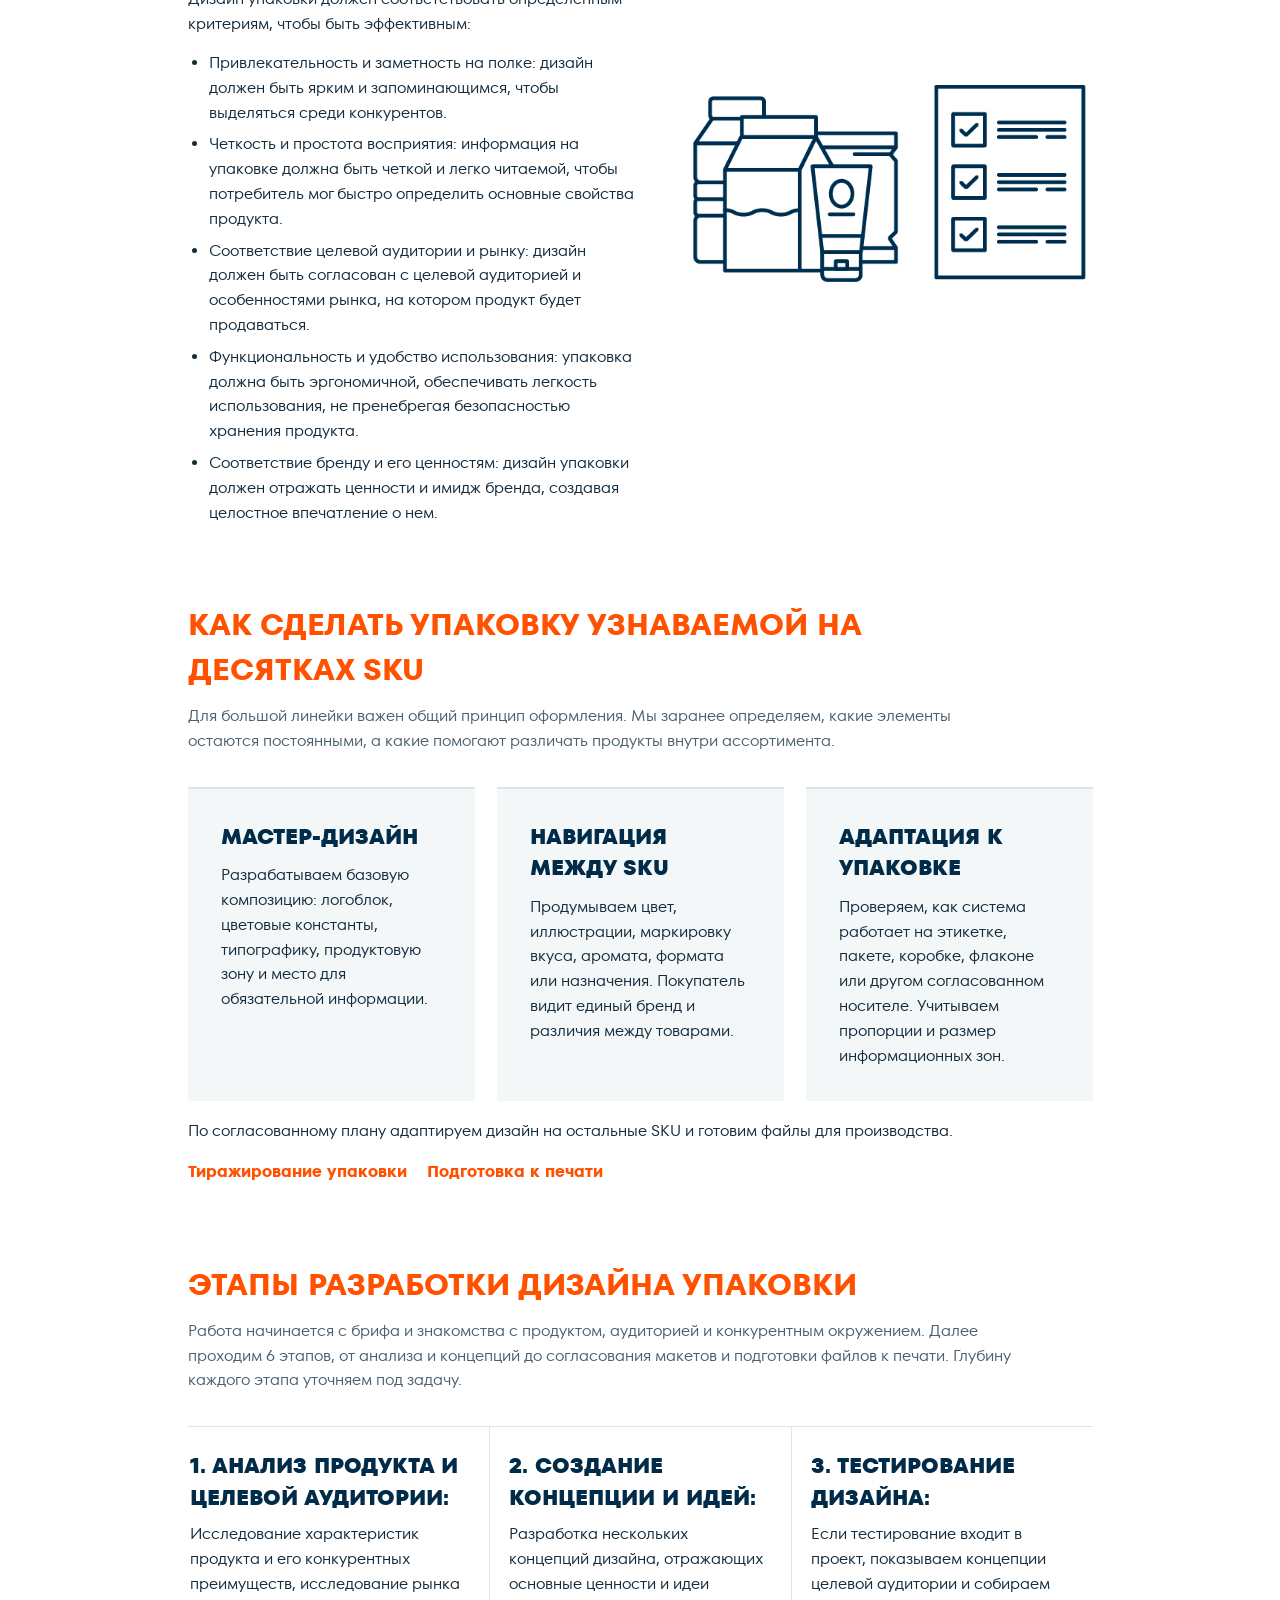
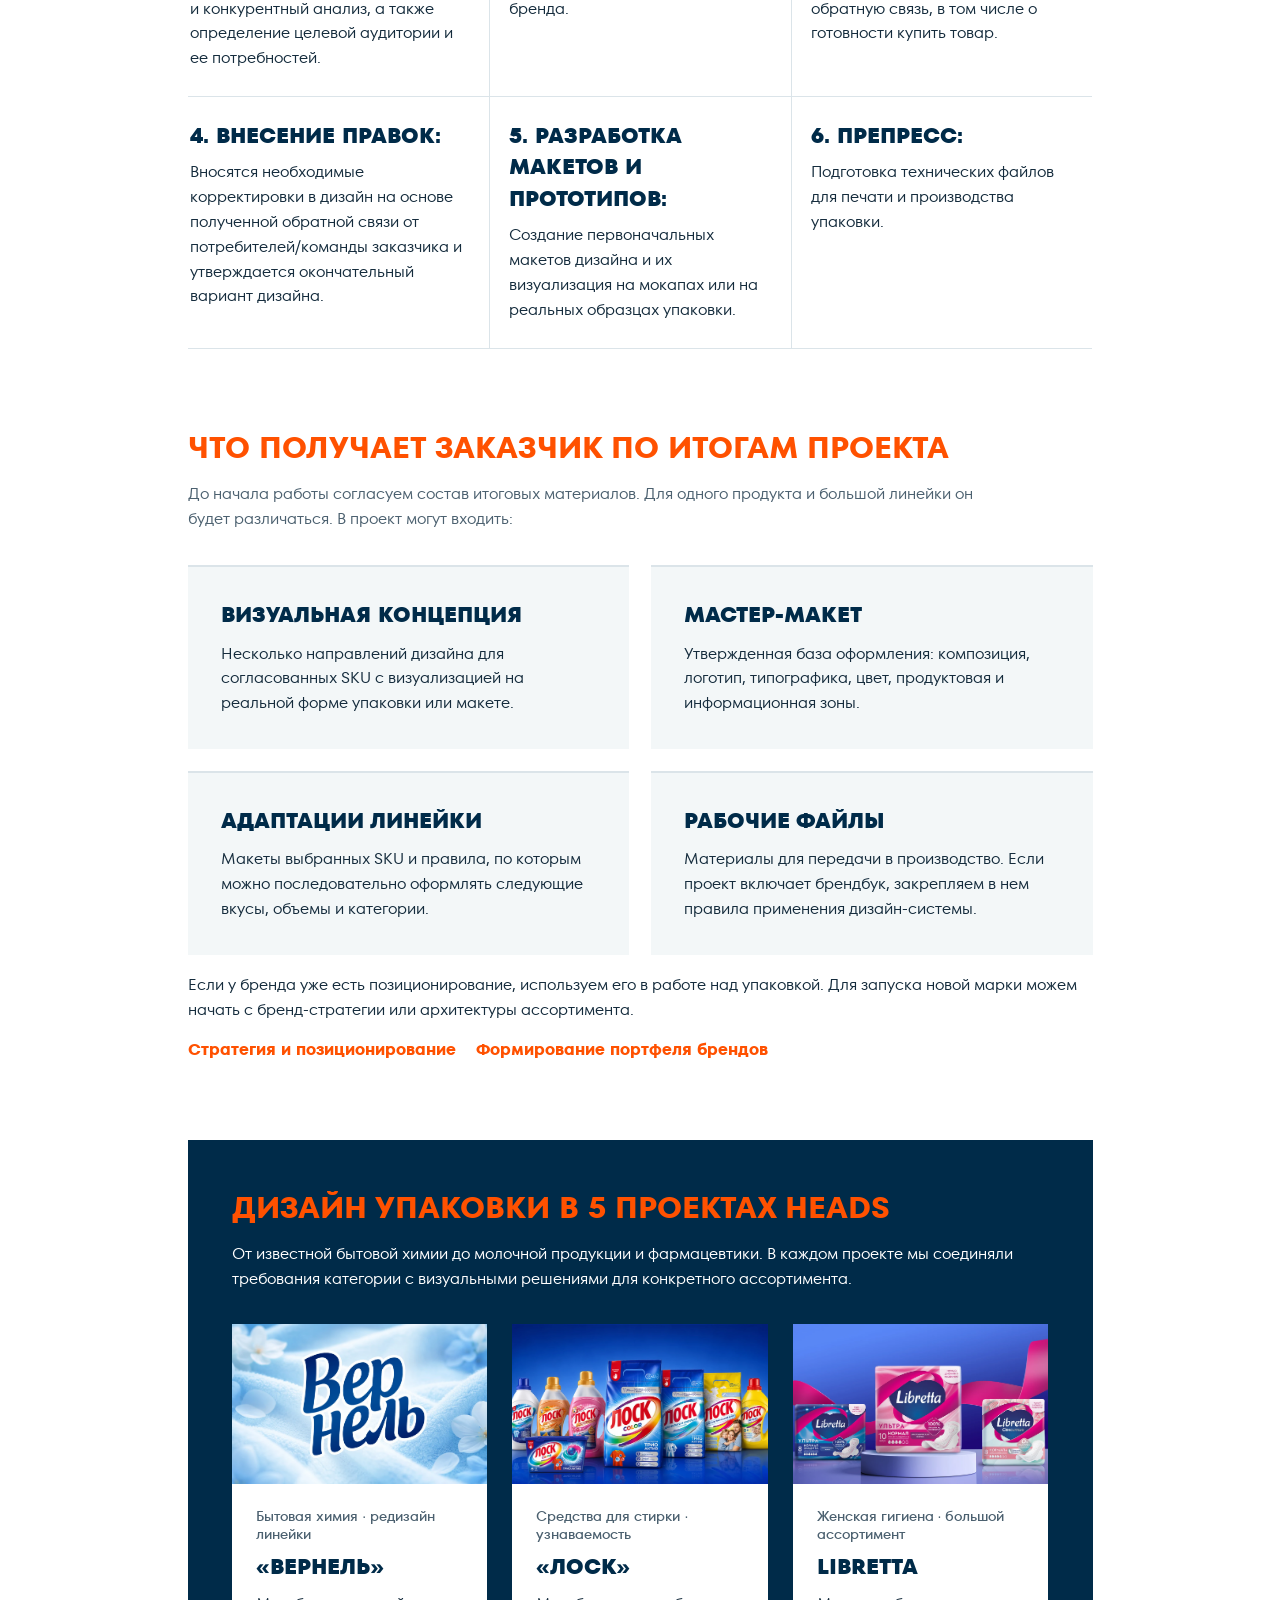
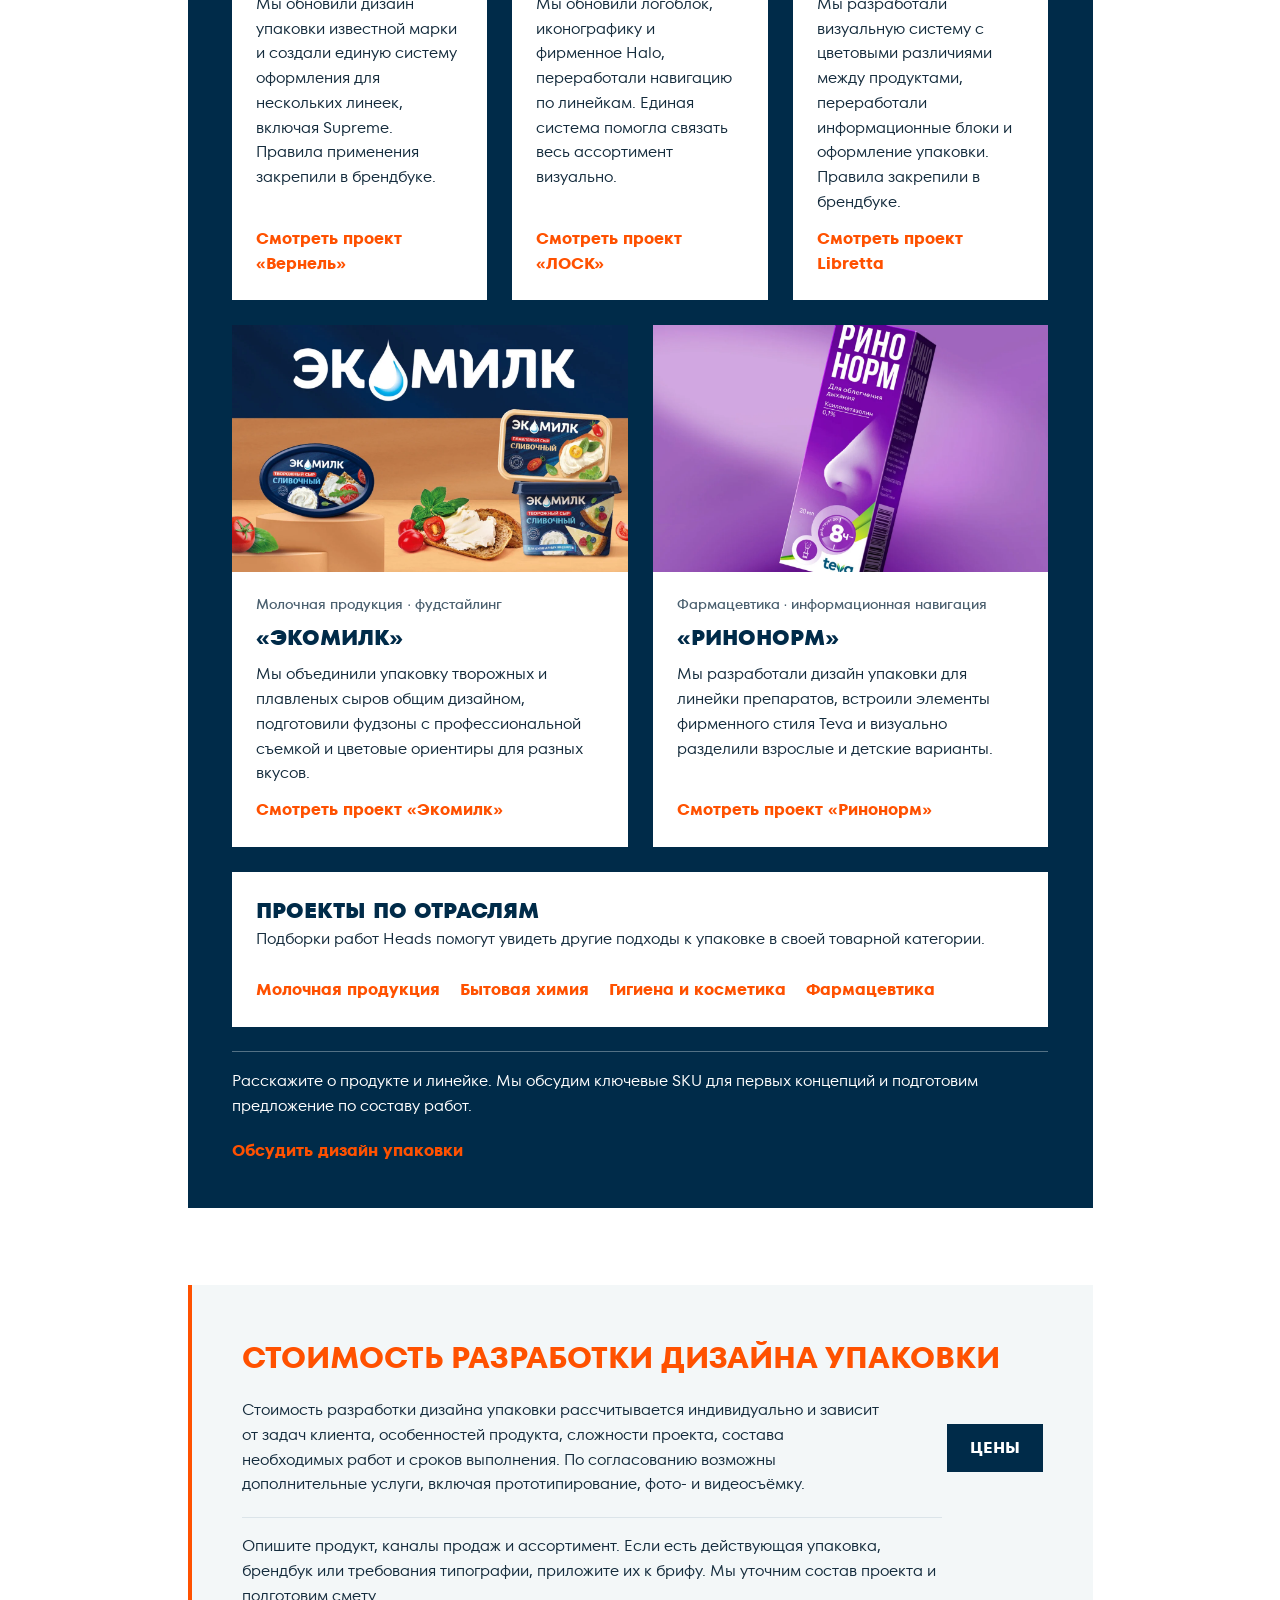
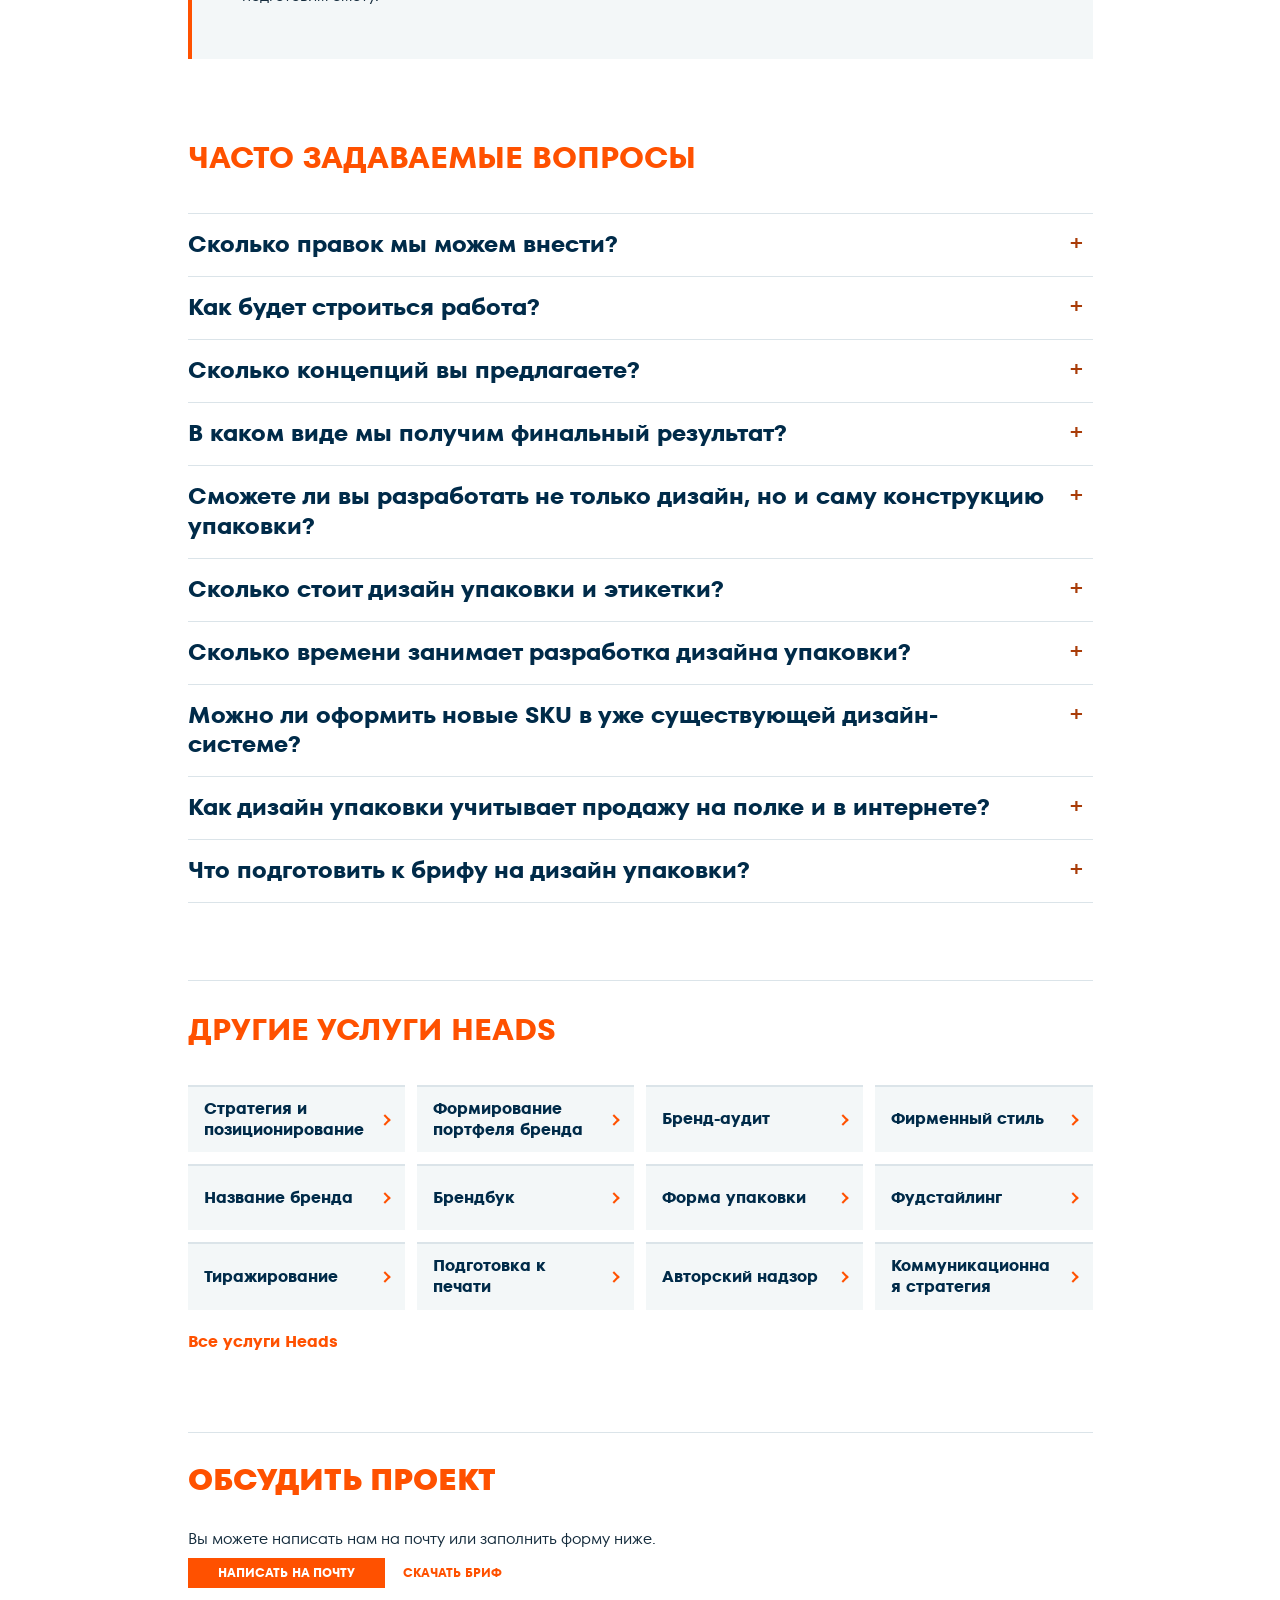
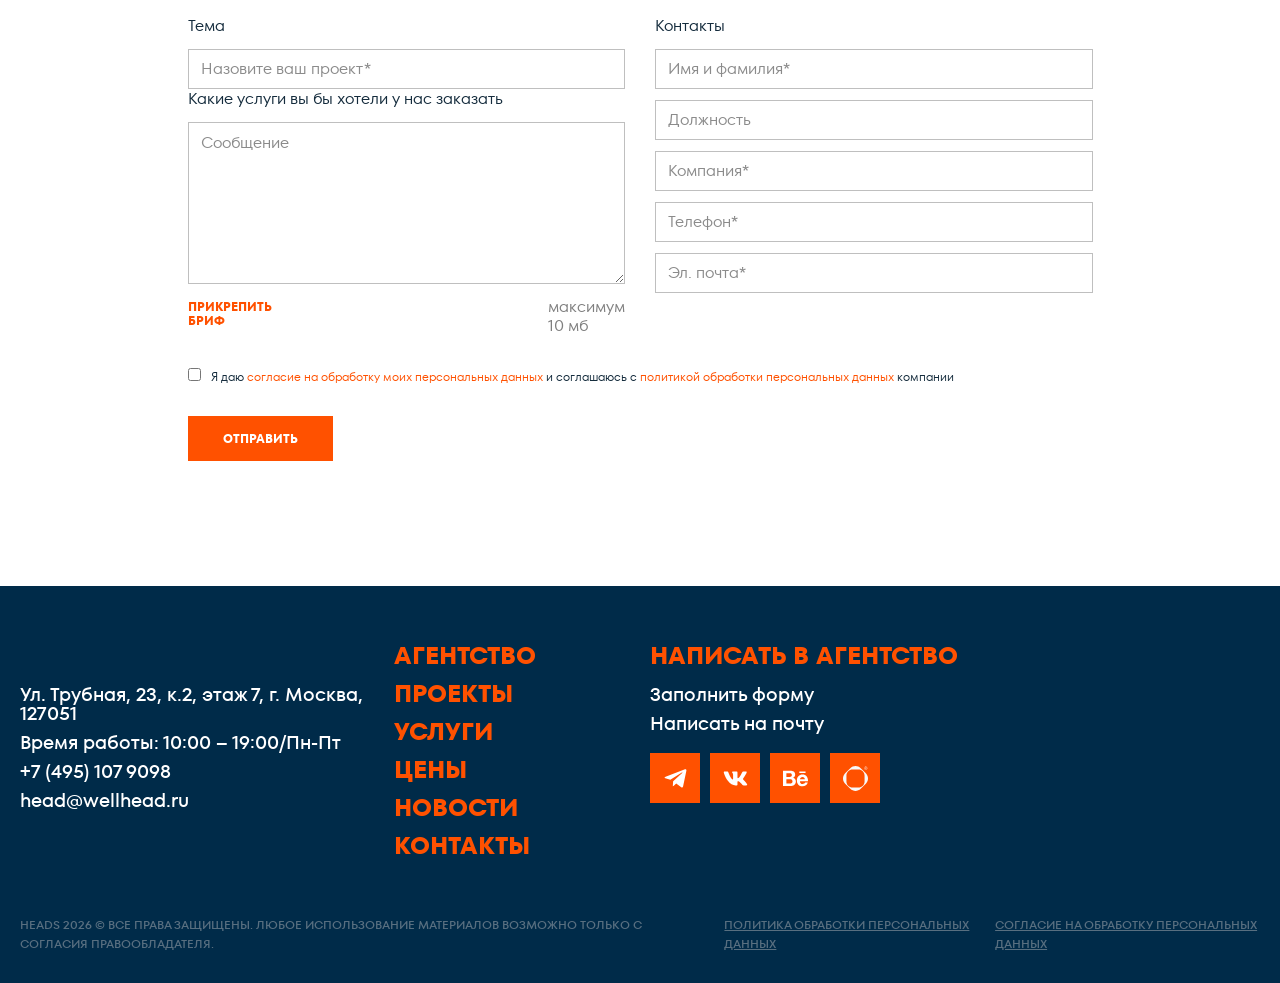
==== commit 8a65f013: "Unify breadcrumbs across the five Heads previews" ====
--- a/dizajn-upakovki/index.html
+++ b/dizajn-upakovki/index.html
@@ -44,7 +44,8 @@
 <link rel="stylesheet" href="../assets/preview.css?v=1e0feff4">
 <script src="../assets/typed.umd.js?v=58424467" defer></script>
 <script src="../assets/preview.js?v=e8392a5f" defer></script>
-<meta property="og:image" content="https://yagaeo.github.io/heads-services-preview/assets/geo-media/redizajn-brenda-vernel.webp"><link rel="stylesheet" href="../assets/heads-geo.css?v=4f2394e4"><script type="application/ld+json">{"@context": "https://schema.org", "@graph": [{"@type": "Service", "@id": "https://yagaeo.github.io/heads-services-preview/dizajn-upakovki/#service", "name": "Дизайн упаковки", "url": "https://yagaeo.github.io/heads-services-preview/dizajn-upakovki/", "description": "Heads разрабатывает дизайн упаковки, этикетки и дизайн-системы для SKU. Проекты «Вернель», «ЛОСК», Libretta, «Экомилк», «Ринонорм». Этапы работы и примеры.", "provider": {"@type": "Organization", "@id": "https://wellhead.ru/#organization", "name": "Heads", "url": "https://wellhead.ru/"}, "areaServed": {"@type": "Country", "name": "Россия"}}, {"@type": "FAQPage", "@id": "https://yagaeo.github.io/heads-services-preview/dizajn-upakovki/#geo-faq", "mainEntity": [{"@type": "Question", "name": "Сколько правок мы можем внести?", "acceptedAnswer": {"@type": "Answer", "text": "Количество итераций правок мы проговариваем на старте проекта. Обычно их не более трех. По нашему опыту такого количества доработок хватает, чтобы внести все пожелания и согласовать финальный вариант. Если особенности принятия решений в вашей компании предполагают большее количество комментариев, то мы будем рады обсудить индивидуальный подход к этому этапу."}}, {"@type": "Question", "name": "Как будет строиться работа?", "acceptedAnswer": {"@type": "Answer", "text": "В первую очередь мы соберемся на большой брифинг, где обсудим ваше позиционирование, планы по развитию, конкурентное окружение и визуальные пожелания. Далее креативная команда, в состав которой входит арт-директор и не менее двух дизайнеров, начнет разработку концепций.\nПосле нескольких внутренних итераций, где команда проекта скрупулезно проверит соответствие разработанных дизайнов согласованному брифу, мы представим вам самые лучшие варианты, которые будем рады обсудить в ходе онлайн или личной встречи."}}, {"@type": "Question", "name": "Сколько концепций вы предлагаете?", "acceptedAnswer": {"@type": "Answer", "text": "Обычно мы разрабатываем не менее трех концепций дизайна, которые демонстрируем на примере 2-3 SKU. Количество SKU и вариантов концепций конкретно для вашей задачи мы сможем обсудить на этапе согласования сметы и дать свои рекомендации в зависимости от категории продуктов и ассортиментной линейки."}}, {"@type": "Question", "name": "В каком виде мы получим финальный результат?", "acceptedAnswer": {"@type": "Answer", "text": "Концепции будут представлены в виде визуализации упаковки для тех SKU, которые мы обговорим на старте проекта.\nФинальные материалы передаём в формате, предусмотренном согласованной сметой. Если проект включает предпечатную подготовку, предоставляем необходимые рабочие файлы для производства упаковки."}}, {"@type": "Question", "name": "Сможете ли вы разработать не только дизайн, но и саму конструкцию упаковки?", "acceptedAnswer": {"@type": "Answer", "text": "Да, это возможно. Сообщите нам, пожалуйста, если вам нужна помощь с разработкой формы упаковки."}}, {"@type": "Question", "name": "Сколько стоит дизайн упаковки и этикетки?", "acceptedAnswer": {"@type": "Answer", "text": "Стоимость рассчитываем по задаче. На смету влияют число SKU, необходимость нового мастер-дизайна, объём адаптаций и дополнительные работы, например съёмка или предпечатная подготовка."}}, {"@type": "Question", "name": "Сколько времени занимает разработка дизайна упаковки?", "acceptedAnswer": {"@type": "Answer", "text": "Сроки определяем после брифа, когда понятны число форматов и SKU, задачи по концепциям и состав итоговых материалов. При подготовке макетов к производству учитываем сроки получения требований типографии и согласования файлов."}}, {"@type": "Question", "name": "Можно ли оформить новые SKU в уже существующей дизайн-системе?", "acceptedAnswer": {"@type": "Answer", "text": "Да. Изучаем мастер-макеты, брендбук и действующую упаковку, чтобы определить, какие элементы нужно сохранить. На новых SKU проверяем, как различаются вкус, объём, формат или назначение продукта."}}, {"@type": "Question", "name": "Как дизайн упаковки учитывает продажу на полке и в интернете?", "acceptedAnswer": {"@type": "Answer", "text": "На полке покупатель сравнивает товар с соседними упаковками, а в интернет-магазине часто видит маленькое изображение. Проверяем, читаются ли название, категория и отличия варианта в обоих случаях."}}, {"@type": "Question", "name": "Что подготовить к брифу на дизайн упаковки?", "acceptedAnswer": {"@type": "Answer", "text": "Пришлите описание продукта, список SKU, каналы продаж и примеры действующей упаковки, если она есть. Добавьте брендбук, развёртки или требования типографии, если ими уже располагаете."}}]}]}</script><link rel="stylesheet" href="../assets/heads-services-refined.css?v=0991177b"></head>
+<meta property="og:image" content="https://yagaeo.github.io/heads-services-preview/assets/geo-media/redizajn-brenda-vernel.webp"><link rel="stylesheet" href="../assets/heads-geo.css?v=35d4a5b2"><script type="application/ld+json">{"@context": "https://schema.org", "@graph": [{"@type": "Service", "@id": "https://yagaeo.github.io/heads-services-preview/dizajn-upakovki/#service", "name": "Дизайн упаковки", "url": "https://yagaeo.github.io/heads-services-preview/dizajn-upakovki/", "description": "Heads разрабатывает дизайн упаковки, этикетки и дизайн-системы для SKU. Проекты «Вернель», «ЛОСК», Libretta, «Экомилк», «Ринонорм». Этапы работы и примеры.", "provider": {"@type": "Organization", "@id": "https://wellhead.ru/#organization", "name": "Heads", "url": "https://wellhead.ru/"}, "areaServed": {"@type": "Country", "name": "Россия"}}, {"@type": "FAQPage", "@id": "https://yagaeo.github.io/heads-services-preview/dizajn-upakovki/#geo-faq", "mainEntity": [{"@type": "Question", "name": "Сколько правок мы можем внести?", "acceptedAnswer": {"@type": "Answer", "text": "Количество итераций правок мы проговариваем на старте проекта. Обычно их не более трех. По нашему опыту такого количества доработок хватает, чтобы внести все пожелания и согласовать финальный вариант. Если особенности принятия решений в вашей компании предполагают большее количество комментариев, то мы будем рады обсудить индивидуальный подход к этому этапу."}}, {"@type": "Question", "name": "Как будет строиться работа?", "acceptedAnswer": {"@type": "Answer", "text": "В первую очередь мы соберемся на большой брифинг, где обсудим ваше позиционирование, планы по развитию, конкурентное окружение и визуальные пожелания. Далее креативная команда, в состав которой входит арт-директор и не менее двух дизайнеров, начнет разработку концепций.\nПосле нескольких внутренних итераций, где команда проекта скрупулезно проверит соответствие разработанных дизайнов согласованному брифу, мы представим вам самые лучшие варианты, которые будем рады обсудить в ходе онлайн или личной встречи."}}, {"@type": "Question", "name": "Сколько концепций вы предлагаете?", "acceptedAnswer": {"@type": "Answer", "text": "Обычно мы разрабатываем не менее трех концепций дизайна, которые демонстрируем на примере 2-3 SKU. Количество SKU и вариантов концепций конкретно для вашей задачи мы сможем обсудить на этапе согласования сметы и дать свои рекомендации в зависимости от категории продуктов и ассортиментной линейки."}}, {"@type": "Question", "name": "В каком виде мы получим финальный результат?", "acceptedAnswer": {"@type": "Answer", "text": "Концепции будут представлены в виде визуализации упаковки для тех SKU, которые мы обговорим на старте проекта.\nФинальные материалы передаём в формате, предусмотренном согласованной сметой. Если проект включает предпечатную подготовку, предоставляем необходимые рабочие файлы для производства упаковки."}}, {"@type": "Question", "name": "Сможете ли вы разработать не только дизайн, но и саму конструкцию упаковки?", "acceptedAnswer": {"@type": "Answer", "text": "Да, это возможно. Сообщите нам, пожалуйста, если вам нужна помощь с разработкой формы упаковки."}}, {"@type": "Question", "name": "Сколько стоит дизайн упаковки и этикетки?", "acceptedAnswer": {"@type": "Answer", "text": "Стоимость рассчитываем по задаче. На смету влияют число SKU, необходимость нового мастер-дизайна, объём адаптаций и дополнительные работы, например съёмка или предпечатная подготовка."}}, {"@type": "Question", "name": "Сколько времени занимает разработка дизайна упаковки?", "acceptedAnswer": {"@type": "Answer", "text": "Сроки определяем после брифа, когда понятны число форматов и SKU, задачи по концепциям и состав итоговых материалов. При подготовке макетов к производству учитываем сроки получения требований типографии и согласования файлов."}}, {"@type": "Question", "name": "Можно ли оформить новые SKU в уже существующей дизайн-системе?", "acceptedAnswer": {"@type": "Answer", "text": "Да. Изучаем мастер-макеты, брендбук и действующую упаковку, чтобы определить, какие элементы нужно сохранить. На новых SKU проверяем, как различаются вкус, объём, формат или назначение продукта."}}, {"@type": "Question", "name": "Как дизайн упаковки учитывает продажу на полке и в интернете?", "acceptedAnswer": {"@type": "Answer", "text": "На полке покупатель сравнивает товар с соседними упаковками, а в интернет-магазине часто видит маленькое изображение. Проверяем, читаются ли название, категория и отличия варианта в обоих случаях."}}, {"@type": "Question", "name": "Что подготовить к брифу на дизайн упаковки?", "acceptedAnswer": {"@type": "Answer", "text": "Пришлите описание продукта, список SKU, каналы продаж и примеры действующей упаковки, если она есть. Добавьте брендбук, развёртки или требования типографии, если ими уже располагаете."}}]}]}</script><link rel="stylesheet" href="../assets/heads-services-refined.css?v=0991177b"><link rel="stylesheet" href="../assets/heads-breadcrumbs.css?v=a1461473">
+</head>
 <body class="wp-singular page-template-default page page-id-12409 page-child parent-pageid-11997 wp-custom-logo wp-theme-Total wp-child-theme-total-child-theme theme-Total woocommerce-js wpex-theme wpex-responsive full-width-main-layout has-composer wpex-live-site content-full-width has-topbar has-breadcrumbs hasnt-overlay-header page-header-disabled smooth-fonts wpex-mobile-toggle-menu-icon_buttons has-mobile-menu comment-avatars-disabled wpex-disable-mm-focus-styles wpb-js-composer js-comp-ver-8.6.1 vc_responsive elementor-default elementor-kit-13077 wpex-docready e--ua-blink e--ua-chrome e--ua-webkit wpex-window-loaded heads-preview heads-geo-page heads-review-page">
 <a class="skip-to-content" href="#content">К содержанию</a>
 <div id="outer-wrap" class="clr">
@@ -137,7 +138,9 @@
 				
 				
 					
-<article id="single-blocks" class="heads-geo heads-reviewed"><section class="hg-hero"><div class="hg-hero-copy"><nav class="hg-crumb" aria-label="Путь к странице" data-heads-text-id="HEADS-S04-0194"><a class="hg-link" href="https://wellhead.ru/" data-heads-text-id="HEADS-S04-0001">Брендинговое агентство Heads</a> / <a class="hg-link" href="../" data-heads-text-id="HEADS-S04-0002">Услуги</a> / <span data-heads-text-id="HEADS-S04-0003">Дизайн упаковки</span></nav><h1 data-heads-text-id="HEADS-S04-0004">Разработка дизайна упаковки и этикетки</h1><p class="hg-lead" data-heads-text-id="HEADS-S04-0005">Упаковка — это сложная система образов, сообщений, функциональных особенностей.</p><a class="hg-button" href="#geo-contact" data-heads-text-id="HEADS-S04-0006">ОБСУДИТЬ ЗАДАЧУ</a><div class="hg-copy"><p data-heads-text-id="HEADS-S04-0008">Мы создаем дизайн упаковки и этикетки для нового продукта, перезапуска бренда и расширения ассортимента. Продумываем, что покупатель увидит на полке: название, категорию, свойства товара и различия между позициями линейки.</p><p data-heads-text-id="HEADS-S04-0009">В работе соединяем бренд-стратегию, графику и требования к производству. Сначала разбираемся в продукте и покупателе, затем разрабатываем дизайн и проверяем, как он выглядит на реальной форме упаковки.</p><p data-heads-text-id="HEADS-S04-0010">Для линейки задаем общие визуальные правила и способы различать SKU: цвет, композицию, продуктовую зону, маркировку. Это помогает выпускать новые варианты без полной переработки дизайна.</p></div></div><figure class="hg-hero-media"><picture class="hs-picture"><source media="(prefers-reduced-motion: reduce)" srcset="../assets/geo-media/packaging-cases-poster.webp"><img src="../assets/geo-media/packaging-cases.webp" alt="Gif Package Design 01" width="1056" height="594" fetchpriority="high" decoding="async" data-heads-text-id="HEADS-S04-0007"></source></picture></figure></section><nav class="hg-nav" aria-label="Разделы страницы" data-heads-text-id="HEADS-S04-0195"><a href="#geo-scenarios">Задачи</a><a href="#geo-stages">Этапы</a><a href="#geo-cases">Кейсы</a><a href="#geo-price">Стоимость</a><a href="#geo-faq">FAQ</a></nav>
+<article id="single-blocks" class="heads-geo heads-reviewed">
+<nav class="heads-breadcrumbs" aria-label="Путь к странице" data-heads-text-id="HEADS-S04-0194"><a href="https://wellhead.ru/" data-heads-text-id="HEADS-S04-0001">Брендинговое агентство Heads</a><span aria-hidden="true">/</span><a href="../" data-heads-text-id="HEADS-S04-0002">Услуги</a><span aria-hidden="true">/</span><span aria-current="page" data-heads-text-id="HEADS-S04-0003">Дизайн упаковки</span></nav>
+<section class="hg-hero"><div class="hg-hero-copy"><h1 data-heads-text-id="HEADS-S04-0004">Разработка дизайна упаковки и этикетки</h1><p class="hg-lead" data-heads-text-id="HEADS-S04-0005">Упаковка — это сложная система образов, сообщений, функциональных особенностей.</p><a class="hg-button" href="#geo-contact" data-heads-text-id="HEADS-S04-0006">ОБСУДИТЬ ЗАДАЧУ</a><div class="hg-copy"><p data-heads-text-id="HEADS-S04-0008">Мы создаем дизайн упаковки и этикетки для нового продукта, перезапуска бренда и расширения ассортимента. Продумываем, что покупатель увидит на полке: название, категорию, свойства товара и различия между позициями линейки.</p><p data-heads-text-id="HEADS-S04-0009">В работе соединяем бренд-стратегию, графику и требования к производству. Сначала разбираемся в продукте и покупателе, затем разрабатываем дизайн и проверяем, как он выглядит на реальной форме упаковки.</p><p data-heads-text-id="HEADS-S04-0010">Для линейки задаем общие визуальные правила и способы различать SKU: цвет, композицию, продуктовую зону, маркировку. Это помогает выпускать новые варианты без полной переработки дизайна.</p></div></div><figure class="hg-hero-media"><picture class="hs-picture"><source media="(prefers-reduced-motion: reduce)" srcset="../assets/geo-media/packaging-cases-poster.webp"><img src="../assets/geo-media/packaging-cases.webp" alt="Gif Package Design 01" width="1056" height="594" fetchpriority="high" decoding="async" data-heads-text-id="HEADS-S04-0007"></source></picture></figure></section><nav class="hg-nav" aria-label="Разделы страницы" data-heads-text-id="HEADS-S04-0195"><a href="#geo-scenarios">Задачи</a><a href="#geo-stages">Этапы</a><a href="#geo-cases">Кейсы</a><a href="#geo-price">Стоимость</a><a href="#geo-faq">FAQ</a></nav>
 <section class="hg-section " id="geo-scenarios"><div class="hg-section-head"><h2 data-heads-text-id="HEADS-S04-0104">Когда нужен новый дизайн упаковки</h2><p data-heads-text-id="HEADS-S04-0105">У нового товара, знакомой марки и растущей линейки разные задачи. Мы выбираем визуальные решения с учетом категории, ожиданий покупателя и того, как упаковка будет использоваться в ассортименте.</p></div><div class="hg-grid "><article class="hg-card"><h3 data-heads-text-id="HEADS-S04-0106">Запуск нового товара</h3><p data-heads-text-id="HEADS-S04-0107">Создаем визуальную концепцию и этикетку с нуля. Выделяем название, назначение и свойства продукта, чтобы покупатель мог быстро разобраться в предложении.</p></article><article class="hg-card"><h3 data-heads-text-id="HEADS-S04-0108">Обновление известной марки</h3><p data-heads-text-id="HEADS-S04-0109">Сохраняем узнаваемые элементы, которые связывают продукт с брендом. Пересматриваем композицию и подачу информации, чтобы упаковка соответствовала нынешнему ассортименту.</p></article><article class="hg-card"><h3 data-heads-text-id="HEADS-S04-0110">Расширение линейки</h3><p data-heads-text-id="HEADS-S04-0111">Разрабатываем правила для новых вкусов, объемов и форматов. Общие элементы объединяют товары, а цвет и графика помогают различать SKU.</p></article></div><div class="hs-inline"><p data-heads-text-id="HEADS-S04-0112">На первом обсуждении определяем главную задачу и позиции, с которых начнется разработка.</p></div></section>
 <section class="hg-section hs-media" id="geo-packaging-goals"><div><h2 data-heads-text-id="HEADS-S04-0011">Зачем это нужно для вашего бренда:</h2><p data-heads-text-id="HEADS-S04-0012">На упаковке покупатель ищет название, назначение, важные свойства продукта и нужный ему вариант. Мы выстраиваем иерархию этих сообщений с учетом категории и условий продажи.</p><ul><li data-heads-text-id="HEADS-S04-0013">Делаем бренд и товарную категорию заметными на полке, сохраняя считываемость названия и основных преимуществ.</li><li data-heads-text-id="HEADS-S04-0014">Показываем свойства продукта, которые помогают сравнить его с товарами конкурентов.</li><li data-heads-text-id="HEADS-S04-0015">Сохраняем узнаваемые элементы бренда в новых SKU и форматах.</li><li data-heads-text-id="HEADS-S04-0016">Разделяем вкусы, ароматы, объемы и другие варианты так, чтобы покупатель быстрее находил нужный товар.</li></ul></div><figure><picture class="hs-picture"><source media="(prefers-reduced-motion: reduce)" srcset="../assets/geo-media/packaging-label-poster.webp"><img src="../assets/geo-media/packaging-label.webp" alt="Package Design 02" width="930" height="534" loading="lazy" decoding="async" data-heads-text-id="HEADS-S04-0017"></source></picture></figure></section>
 <section class="hg-section " id="geo-advantages"><div class="hg-section-head"><h2 data-heads-text-id="HEADS-S04-0018">Ключевые преимущества:</h2></div><div class="hs-figure-grid"><figure><picture class="hs-picture"><img src="../assets/geo-media/packaging-advantage.webp" alt="Image 2024 11 21 17 19 04" width="720" height="680" loading="lazy" decoding="async" data-heads-text-id="HEADS-S04-0019"></picture><h3 data-heads-text-id="HEADS-S04-0023">Привлечение внимания потребителей на полке</h3></figure><figure><picture class="hs-picture"><img src="../assets/media/image_2024-11-21_17-19-12.png" alt="Image 2024 11 21 17 19 12" width="720" height="680" loading="lazy" decoding="async" data-heads-text-id="HEADS-S04-0020"></picture><h3 data-heads-text-id="HEADS-S04-0024">дистанцирование от конкурентов</h3></figure><figure><picture class="hs-picture"><img src="../assets/media/image_2024-11-21_17-19-19.png" alt="Image 2024 11 21 17 19 19" width="720" height="680" loading="lazy" decoding="async" data-heads-text-id="HEADS-S04-0021"></picture><h3 data-heads-text-id="HEADS-S04-0025">Повышение запоминаемости бренда</h3></figure></div></section>
--- a/assets/heads-geo.css
+++ b/assets/heads-geo.css
@@ -55,7 +55,10 @@
   gap: clamp(25px, 4.5vw, 76px);
   padding: clamp(25px, 3.8vw, 60px) 0 30px;
 }
-.hg-crumb {
+.heads-geo > .heads-breadcrumbs + .hg-hero {
+  padding-top: 18px;
+}
+.hg-eyebrow {
   display: inline-block;
   margin: 0 0 18px;
   font: 14px/1.35 "TT Fors Bold", sans-serif;
@@ -114,13 +117,13 @@
 }
 .heads-geo :is(.hg-nav a, .hg-link) { font-family: "TT Fors Bold", sans-serif; }
 .heads-geo .hg-nav a { font-size: 15px; }
-.heads-geo a[href]:is(.hg-link, .hg-nav a, .hg-crumb, p a, li a):not(.hg-button) {
+.heads-geo a[href]:is(.hg-link, .hg-nav a, p a, li a):not(.hg-button) {
   color: var(--hg-link-color, var(--hg-orange));
   text-decoration: none;
   text-underline-offset: 4px;
 }
 .heads-geo .hs-services-list { --hg-link-color: var(--hg-blue); }
-.heads-geo a[href]:is(.hg-link, .hg-nav a, .hg-crumb, p a, li a):not(.hg-button):is(:hover, :focus-visible) {
+.heads-geo a[href]:is(.hg-link, .hg-nav a, p a, li a):not(.hg-button):is(:hover, :focus-visible) {
   text-decoration: underline;
   text-decoration-color: var(--hg-orange);
 }
--- a/assets/heads-services-refined.css
+++ b/assets/heads-services-refined.css
@@ -2,6 +2,9 @@
 .heads-reviewed .hg-cases h2,
 .heads-reviewed .hg-hero h2.hg-lead {
   color: var(--hg-orange);
+}
+.heads-overview #geo-scenarios .hg-card {
+  background: #fff;
 }
 .heads-reviewed .hg-case {
   display: flex;
--- a/assets/heads-breadcrumbs.css
+++ b/assets/heads-breadcrumbs.css
@@ -0,0 +1,29 @@
+.heads-breadcrumbs {
+  --breadcrumb-orange: #ff5100;
+  --breadcrumb-blue: #002b49;
+  display: flex;
+  flex-wrap: wrap;
+  align-items: baseline;
+  gap: 4px 8px;
+  padding-top: 25px;
+  color: #4c6170;
+  font: 400 14px/1.4 "TT Fors Regular", "TT Fors", sans-serif;
+}
+
+main .heads-breadcrumbs > a {
+  color: var(--breadcrumb-orange);
+  text-decoration: none;
+  text-underline-offset: 3px;
+}
+
+main .heads-breadcrumbs > a:is(:hover, :focus-visible) {
+  color: var(--breadcrumb-orange);
+  text-decoration: underline;
+  text-decoration-color: currentColor;
+}
+
+.heads-breadcrumbs > [aria-current="page"] {
+  color: var(--breadcrumb-blue);
+  font-family: "TT Fors Bold", "TT Fors", sans-serif;
+  font-weight: 700;
+}
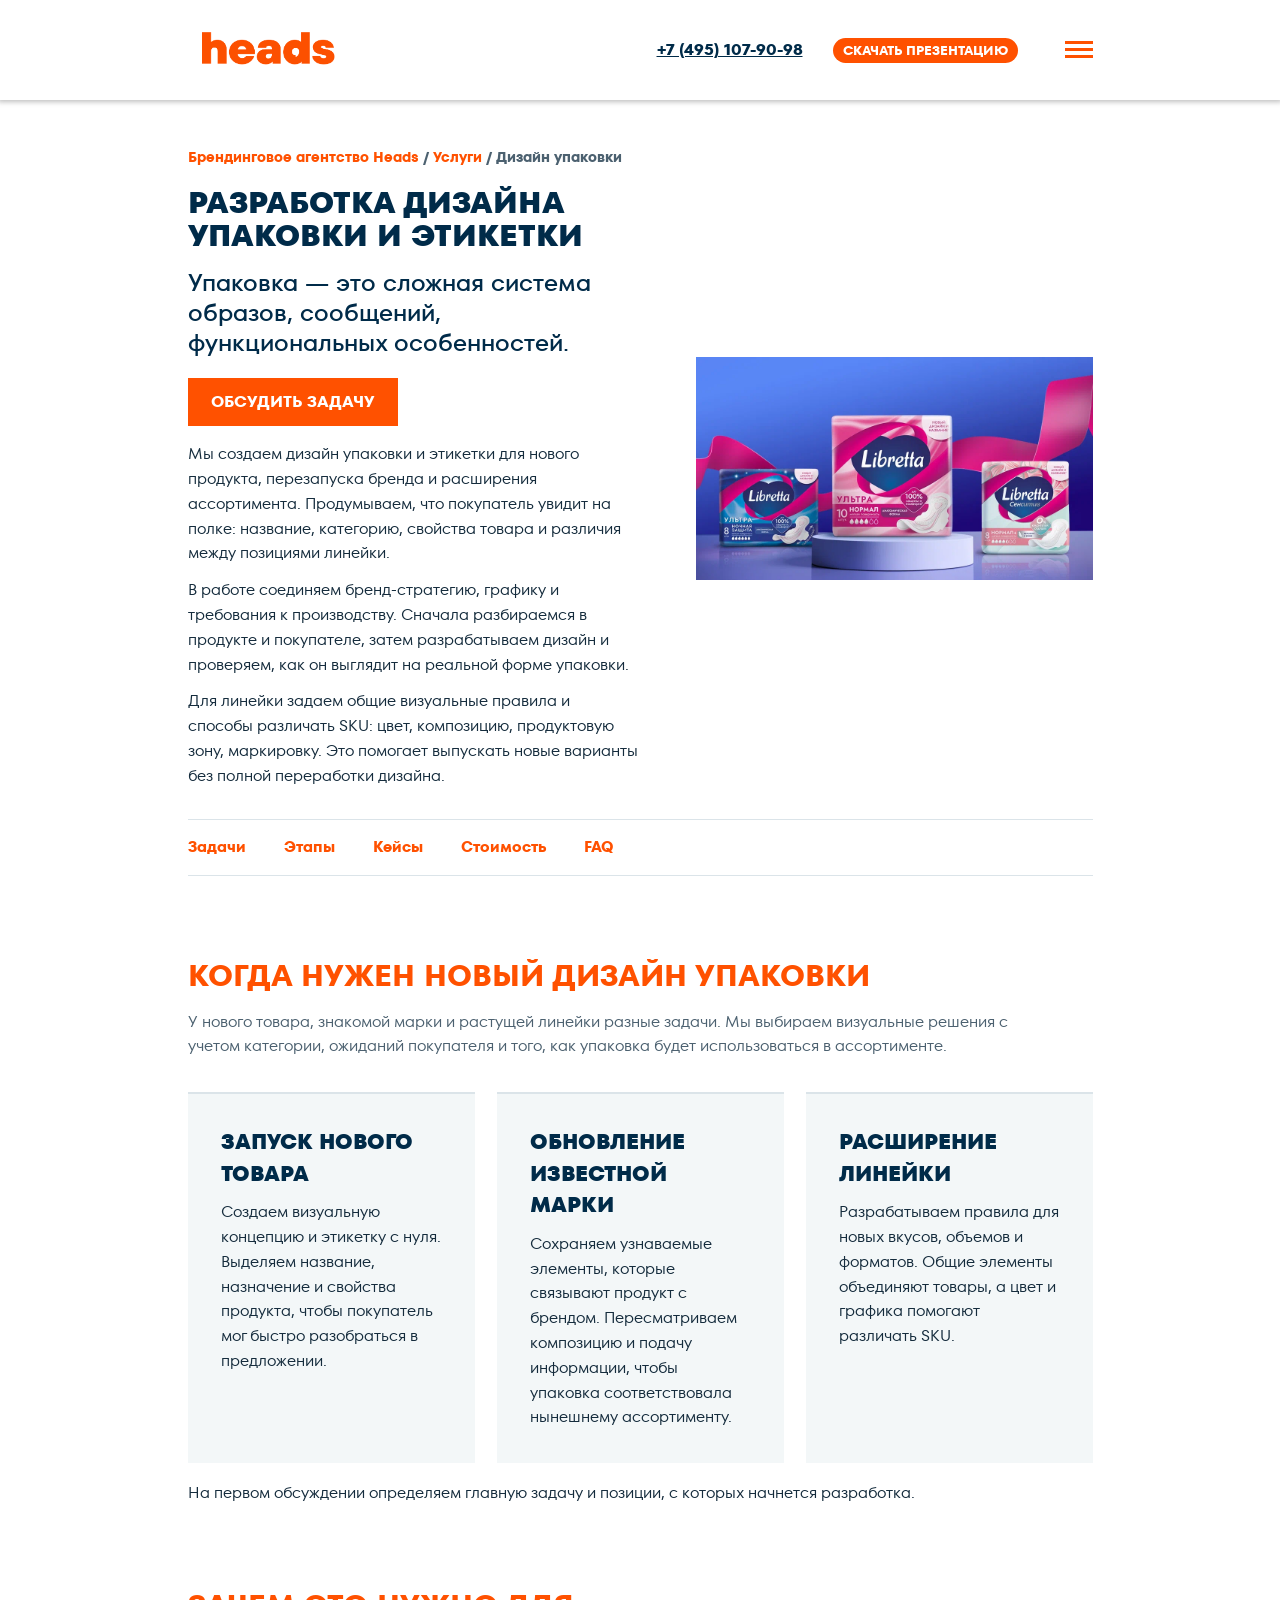
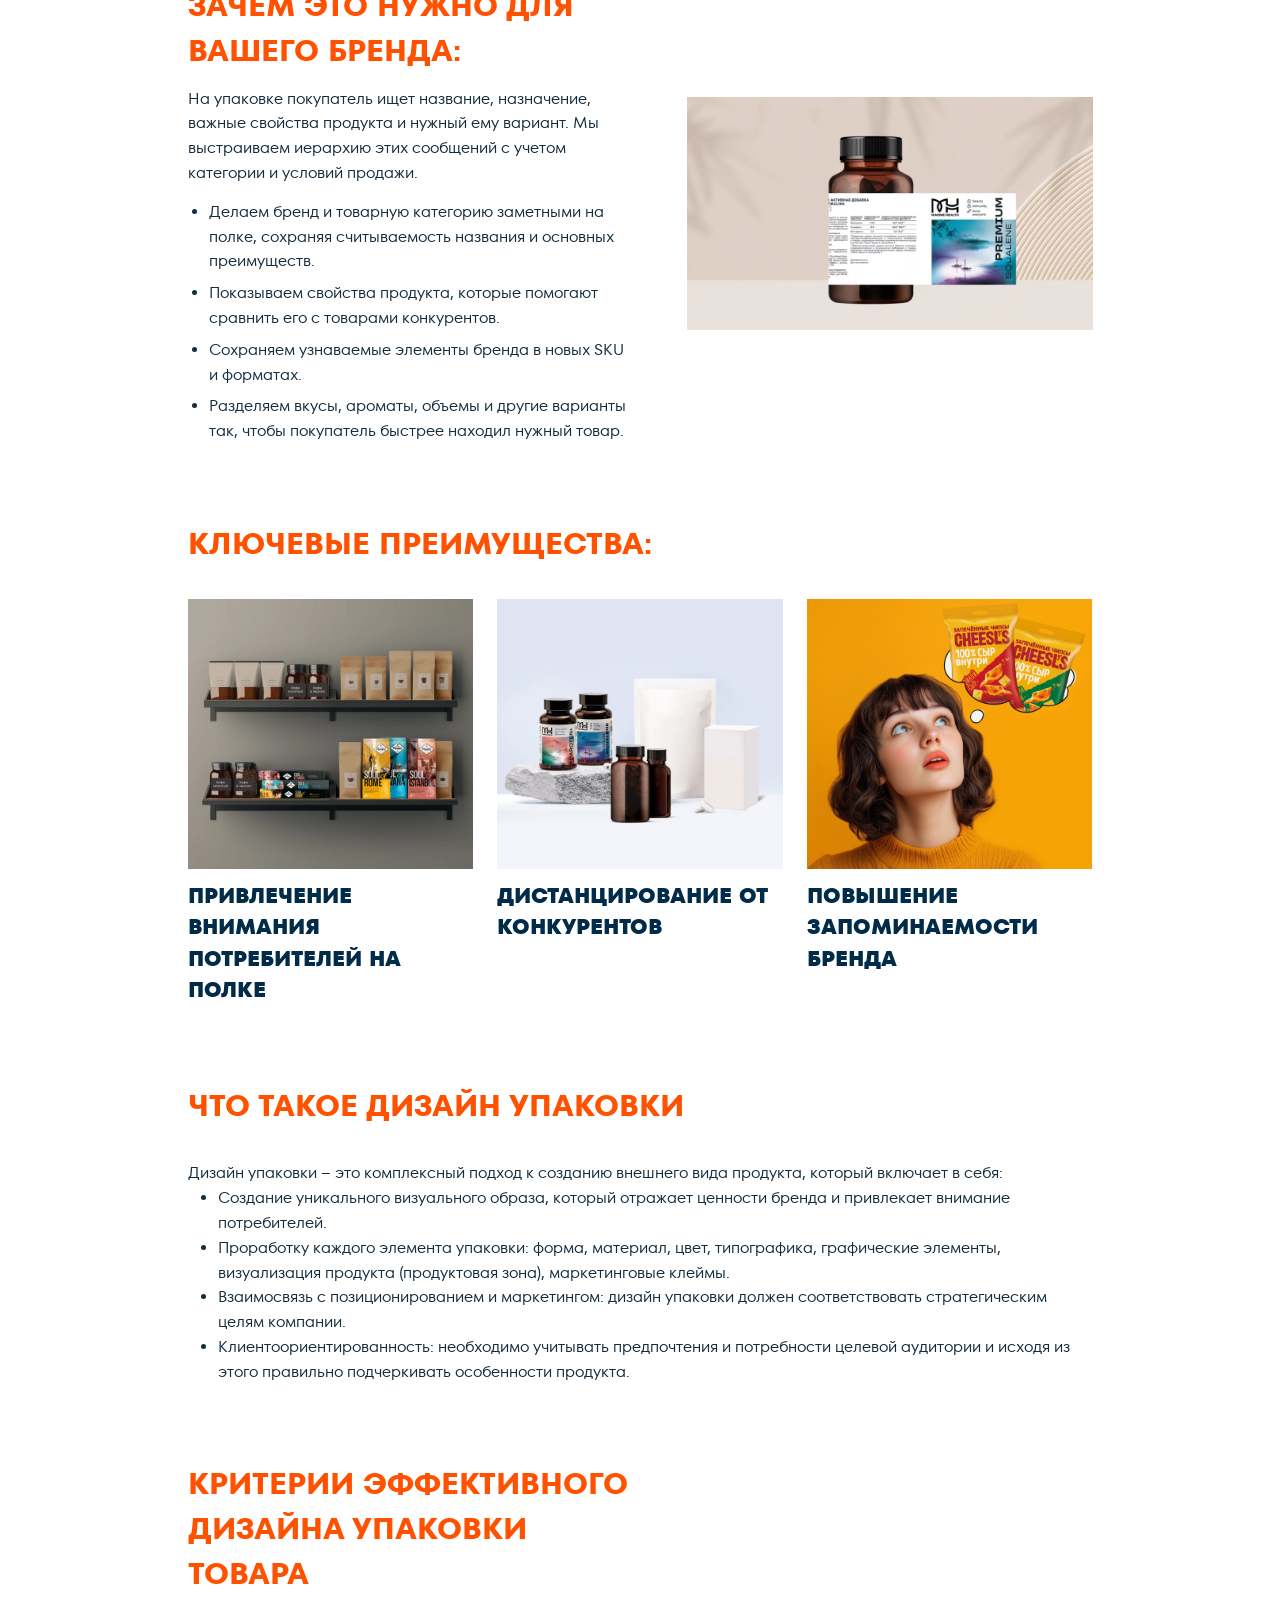
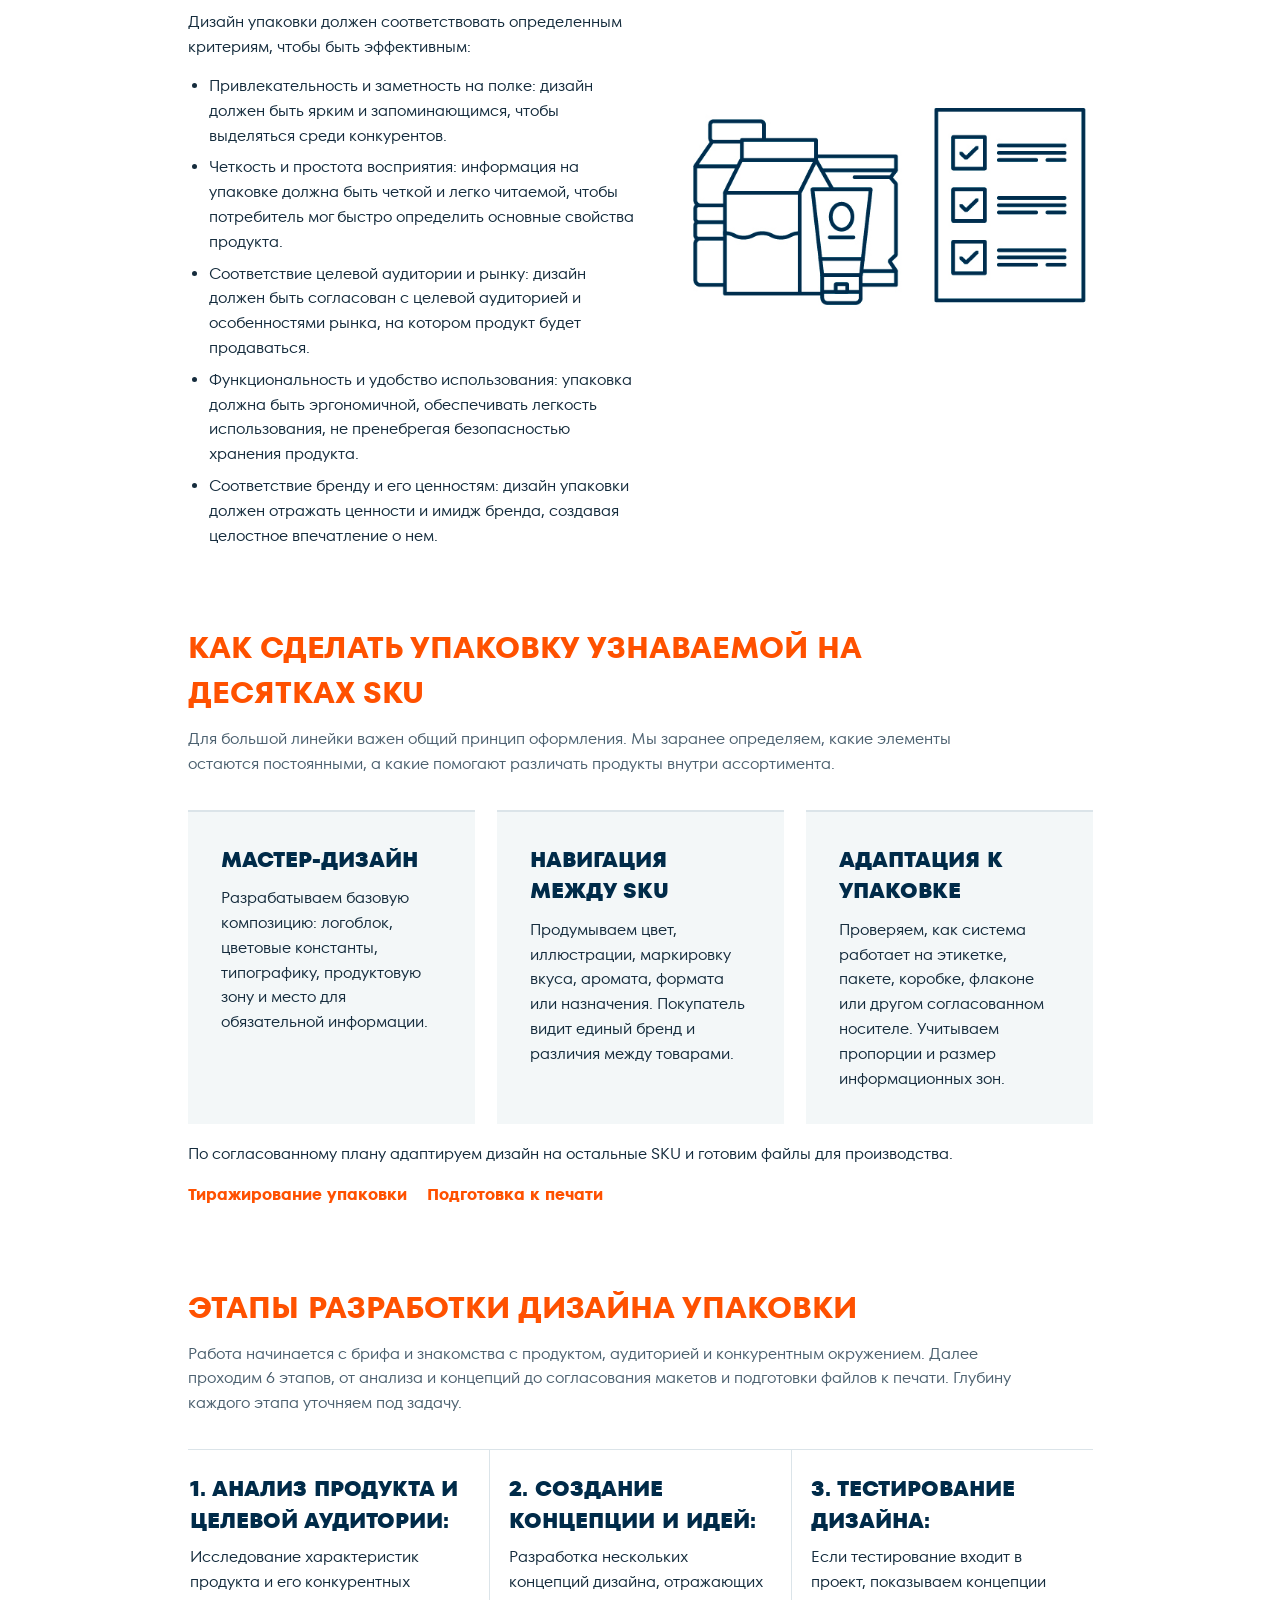
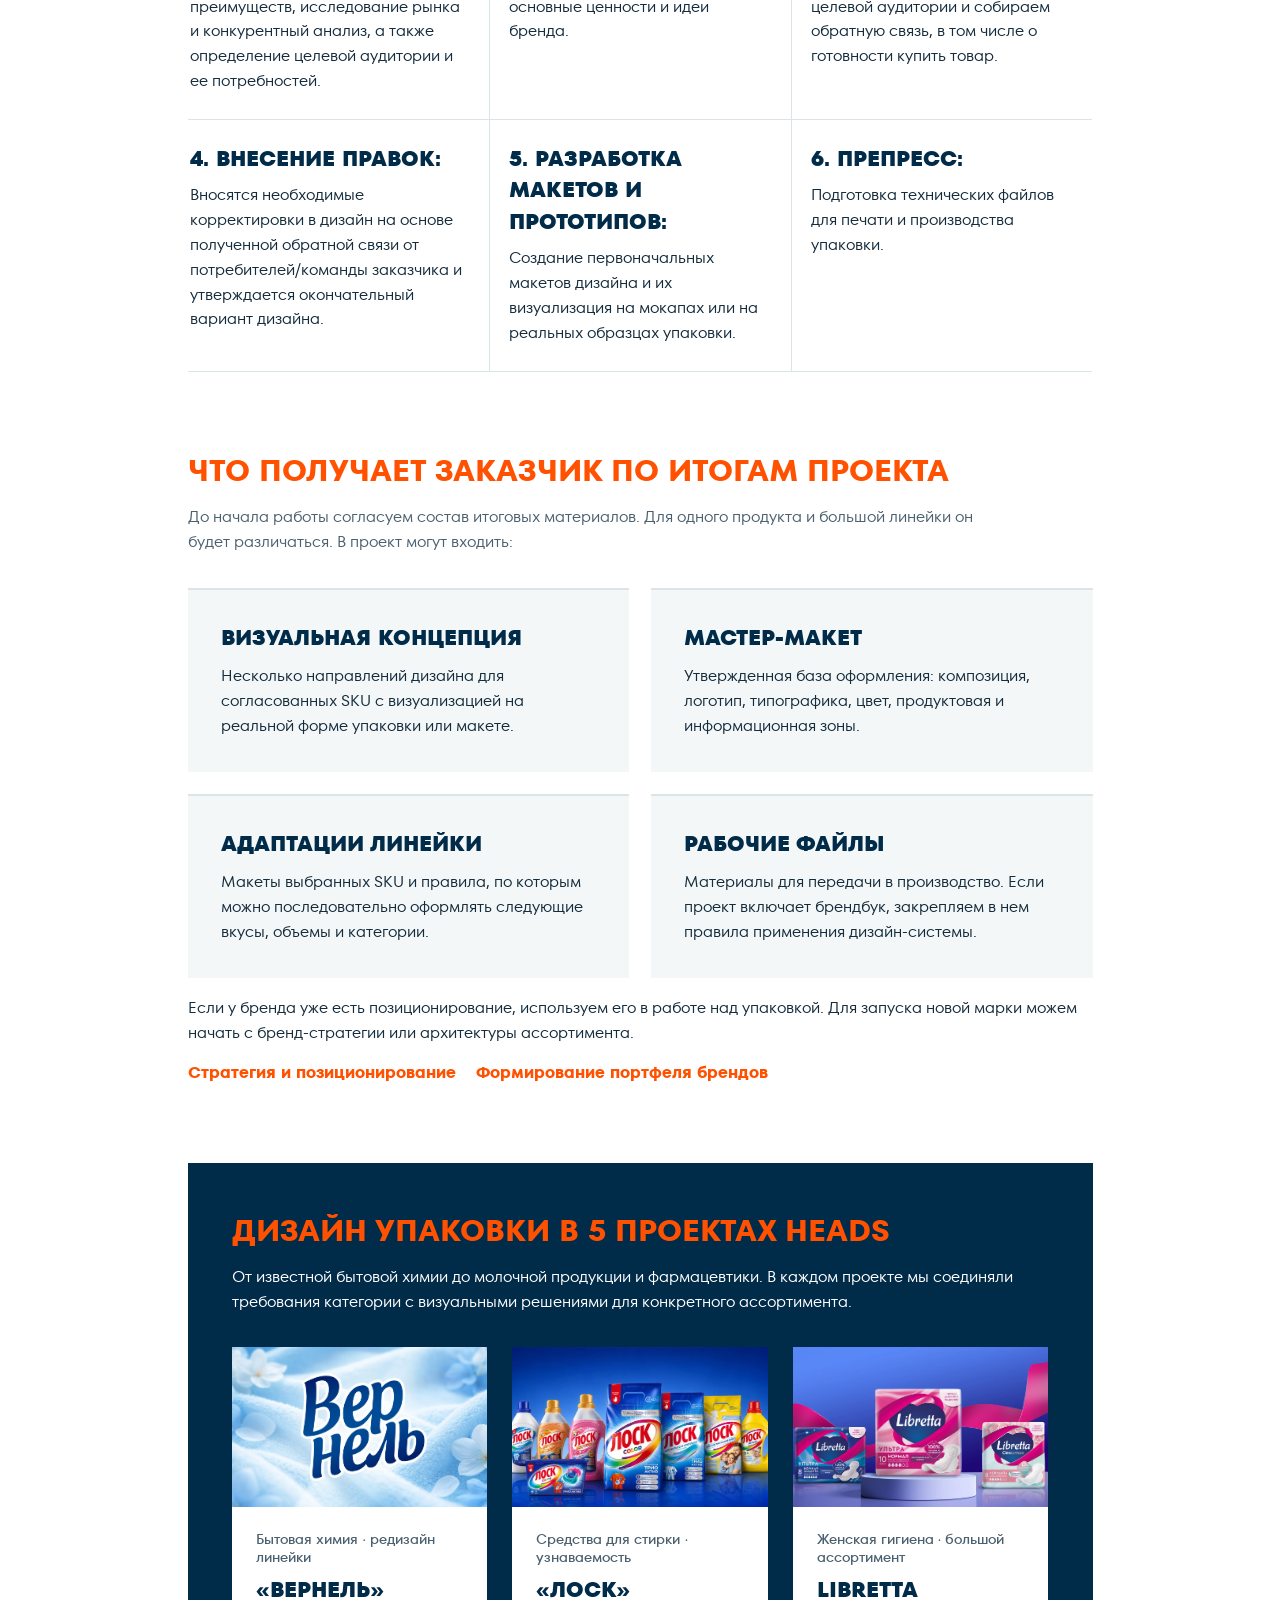
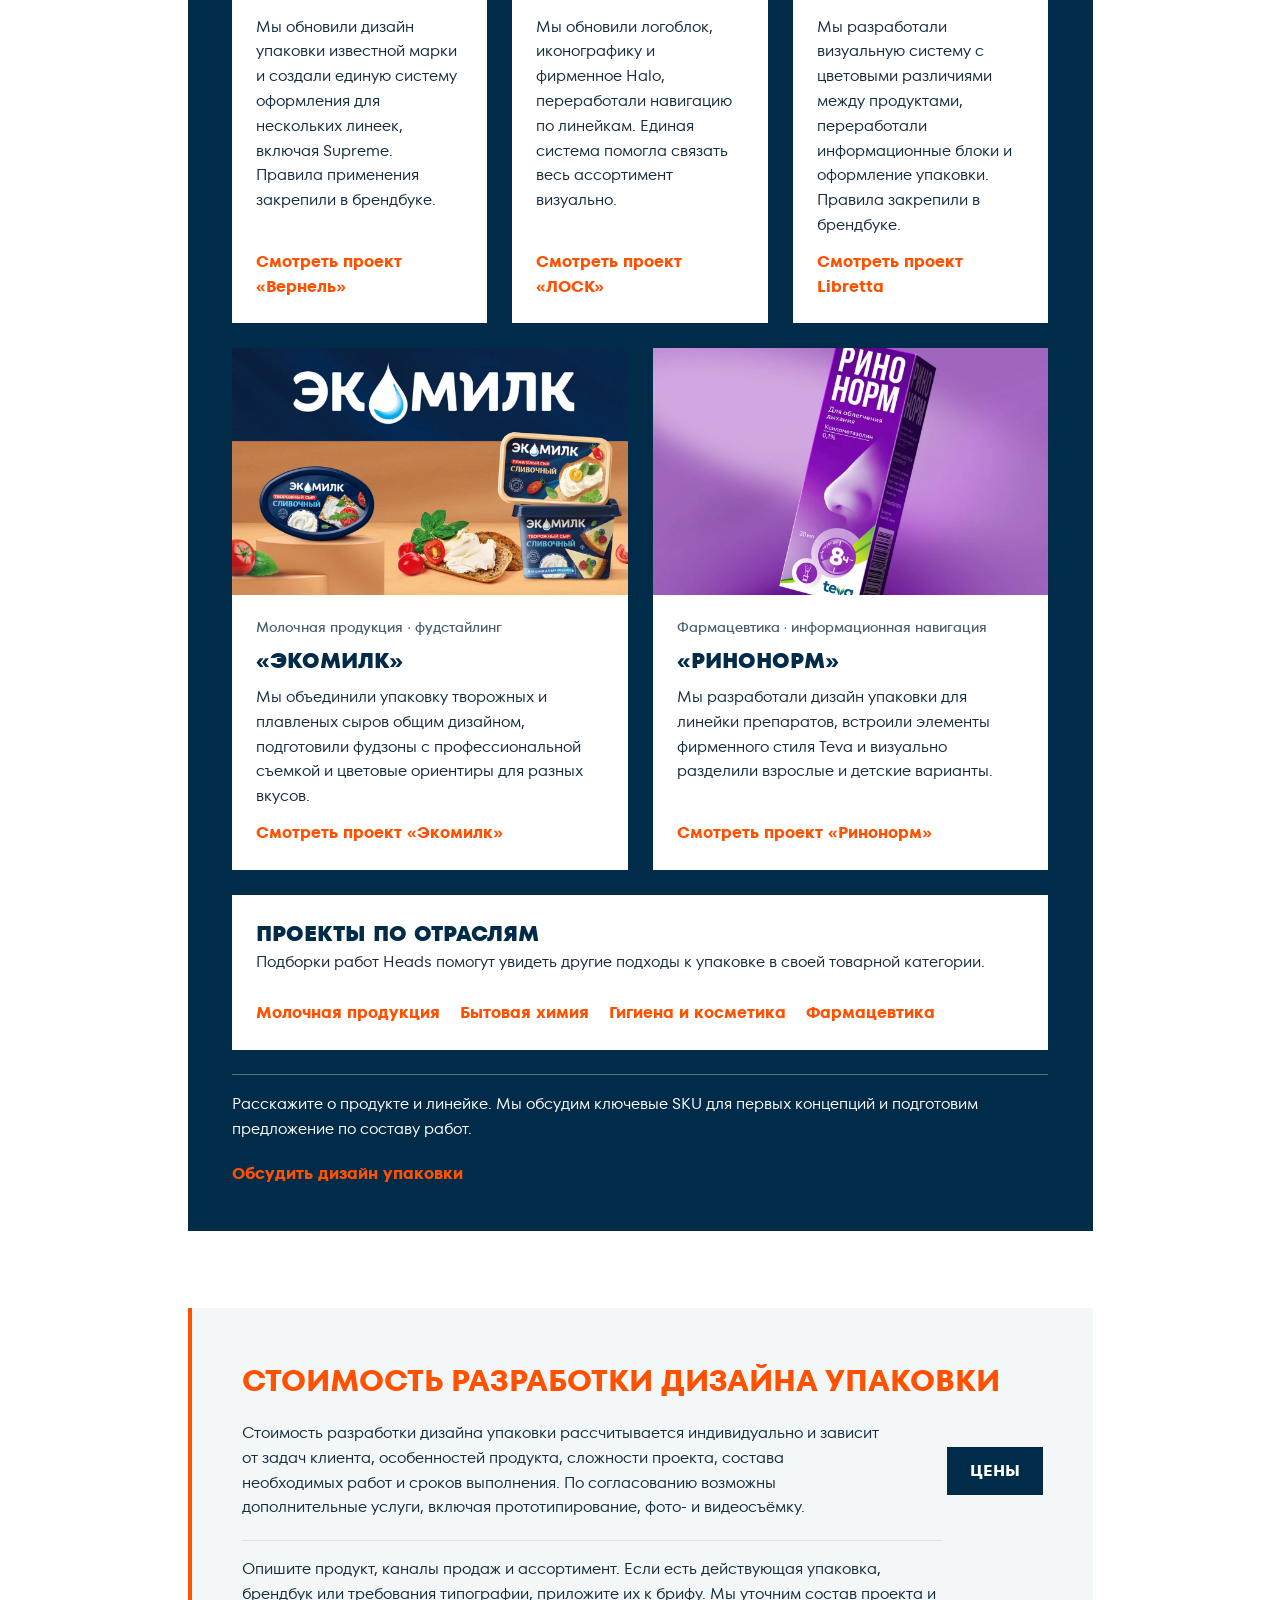
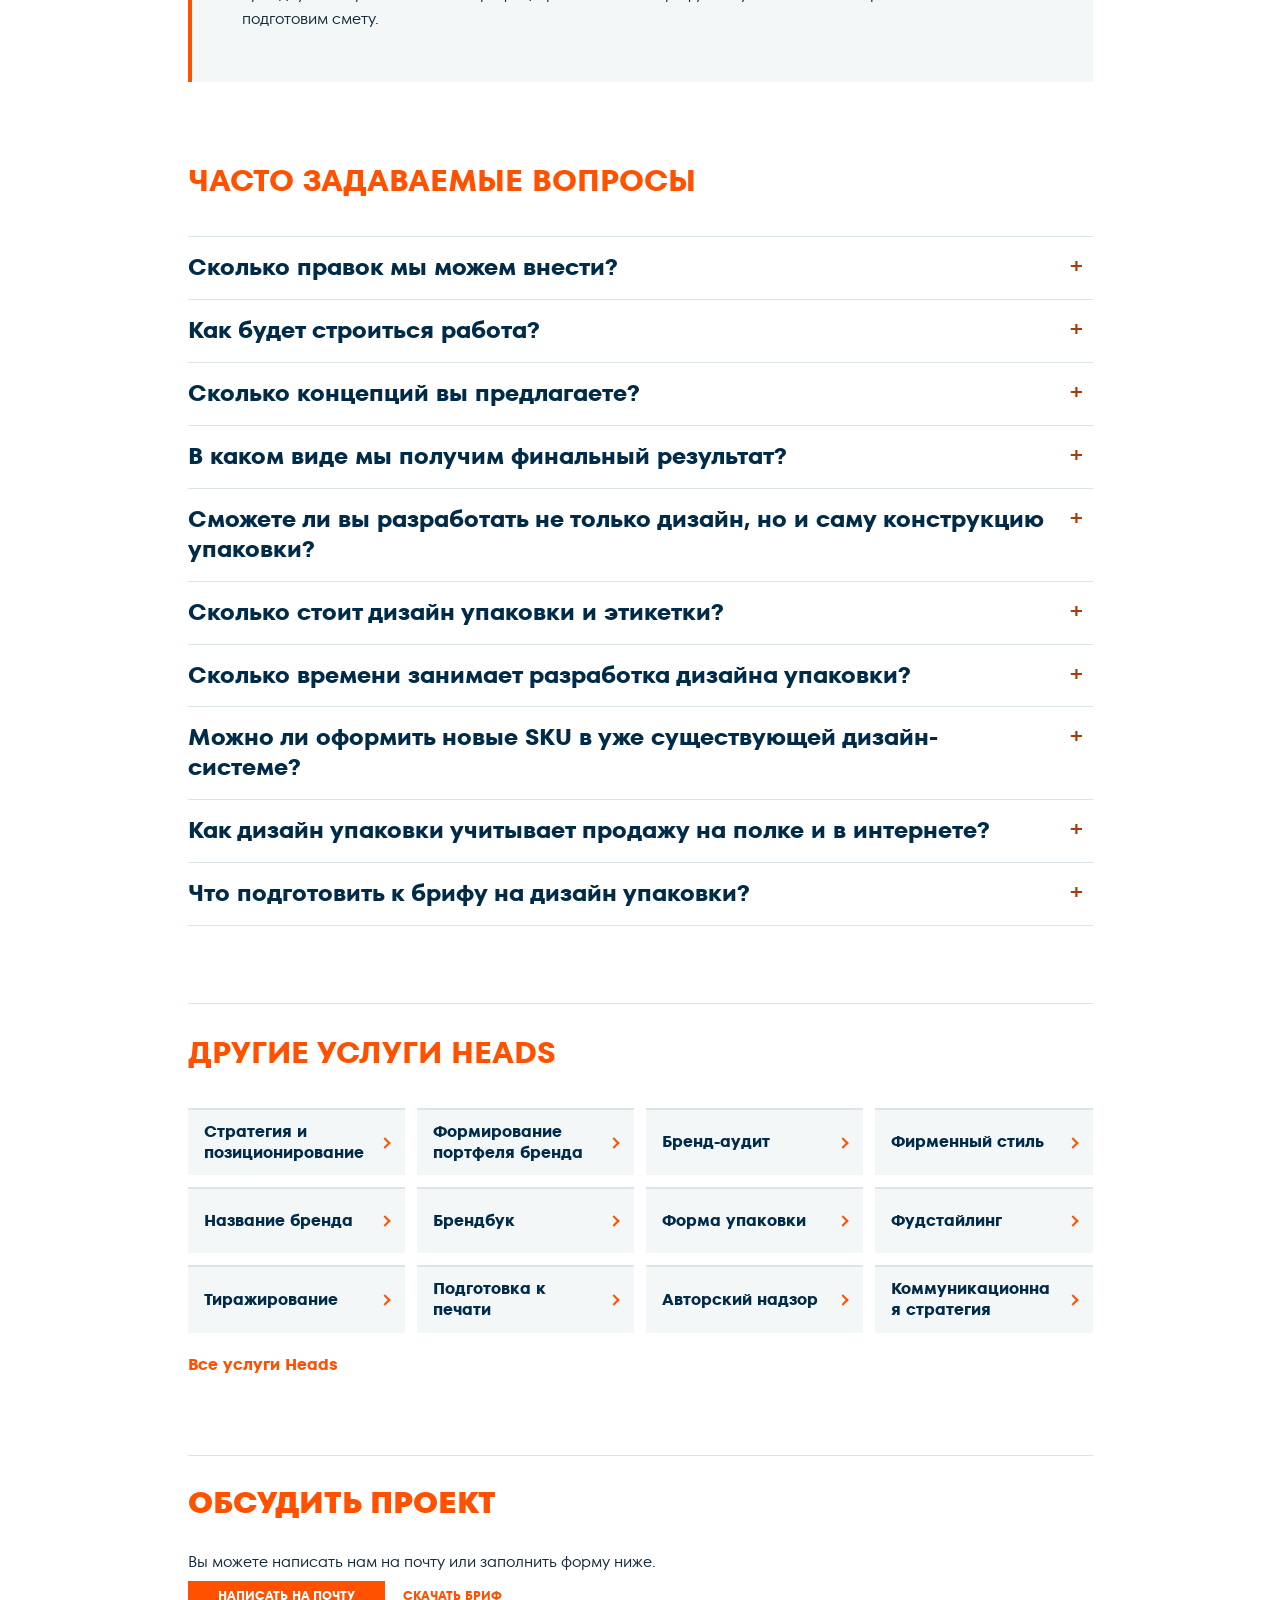
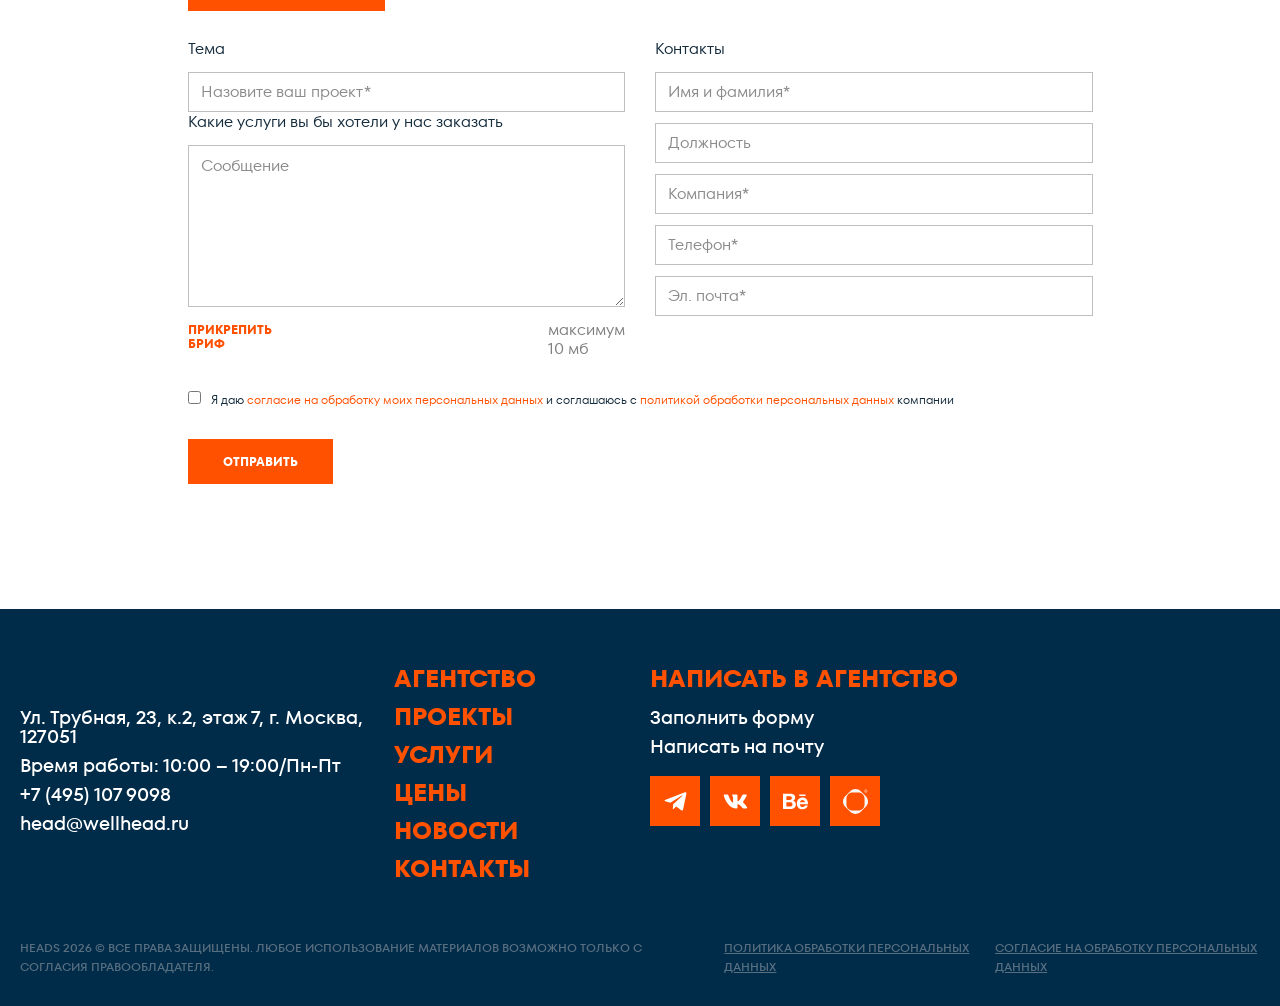
==== commit d9820704: "Match breadcrumbs to the approved brand portfolio reference" ====
--- a/dizajn-upakovki/index.html
+++ b/dizajn-upakovki/index.html
@@ -44,7 +44,7 @@
 <link rel="stylesheet" href="../assets/preview.css?v=1e0feff4">
 <script src="../assets/typed.umd.js?v=58424467" defer></script>
 <script src="../assets/preview.js?v=e8392a5f" defer></script>
-<meta property="og:image" content="https://yagaeo.github.io/heads-services-preview/assets/geo-media/redizajn-brenda-vernel.webp"><link rel="stylesheet" href="../assets/heads-geo.css?v=35d4a5b2"><script type="application/ld+json">{"@context": "https://schema.org", "@graph": [{"@type": "Service", "@id": "https://yagaeo.github.io/heads-services-preview/dizajn-upakovki/#service", "name": "Дизайн упаковки", "url": "https://yagaeo.github.io/heads-services-preview/dizajn-upakovki/", "description": "Heads разрабатывает дизайн упаковки, этикетки и дизайн-системы для SKU. Проекты «Вернель», «ЛОСК», Libretta, «Экомилк», «Ринонорм». Этапы работы и примеры.", "provider": {"@type": "Organization", "@id": "https://wellhead.ru/#organization", "name": "Heads", "url": "https://wellhead.ru/"}, "areaServed": {"@type": "Country", "name": "Россия"}}, {"@type": "FAQPage", "@id": "https://yagaeo.github.io/heads-services-preview/dizajn-upakovki/#geo-faq", "mainEntity": [{"@type": "Question", "name": "Сколько правок мы можем внести?", "acceptedAnswer": {"@type": "Answer", "text": "Количество итераций правок мы проговариваем на старте проекта. Обычно их не более трех. По нашему опыту такого количества доработок хватает, чтобы внести все пожелания и согласовать финальный вариант. Если особенности принятия решений в вашей компании предполагают большее количество комментариев, то мы будем рады обсудить индивидуальный подход к этому этапу."}}, {"@type": "Question", "name": "Как будет строиться работа?", "acceptedAnswer": {"@type": "Answer", "text": "В первую очередь мы соберемся на большой брифинг, где обсудим ваше позиционирование, планы по развитию, конкурентное окружение и визуальные пожелания. Далее креативная команда, в состав которой входит арт-директор и не менее двух дизайнеров, начнет разработку концепций.\nПосле нескольких внутренних итераций, где команда проекта скрупулезно проверит соответствие разработанных дизайнов согласованному брифу, мы представим вам самые лучшие варианты, которые будем рады обсудить в ходе онлайн или личной встречи."}}, {"@type": "Question", "name": "Сколько концепций вы предлагаете?", "acceptedAnswer": {"@type": "Answer", "text": "Обычно мы разрабатываем не менее трех концепций дизайна, которые демонстрируем на примере 2-3 SKU. Количество SKU и вариантов концепций конкретно для вашей задачи мы сможем обсудить на этапе согласования сметы и дать свои рекомендации в зависимости от категории продуктов и ассортиментной линейки."}}, {"@type": "Question", "name": "В каком виде мы получим финальный результат?", "acceptedAnswer": {"@type": "Answer", "text": "Концепции будут представлены в виде визуализации упаковки для тех SKU, которые мы обговорим на старте проекта.\nФинальные материалы передаём в формате, предусмотренном согласованной сметой. Если проект включает предпечатную подготовку, предоставляем необходимые рабочие файлы для производства упаковки."}}, {"@type": "Question", "name": "Сможете ли вы разработать не только дизайн, но и саму конструкцию упаковки?", "acceptedAnswer": {"@type": "Answer", "text": "Да, это возможно. Сообщите нам, пожалуйста, если вам нужна помощь с разработкой формы упаковки."}}, {"@type": "Question", "name": "Сколько стоит дизайн упаковки и этикетки?", "acceptedAnswer": {"@type": "Answer", "text": "Стоимость рассчитываем по задаче. На смету влияют число SKU, необходимость нового мастер-дизайна, объём адаптаций и дополнительные работы, например съёмка или предпечатная подготовка."}}, {"@type": "Question", "name": "Сколько времени занимает разработка дизайна упаковки?", "acceptedAnswer": {"@type": "Answer", "text": "Сроки определяем после брифа, когда понятны число форматов и SKU, задачи по концепциям и состав итоговых материалов. При подготовке макетов к производству учитываем сроки получения требований типографии и согласования файлов."}}, {"@type": "Question", "name": "Можно ли оформить новые SKU в уже существующей дизайн-системе?", "acceptedAnswer": {"@type": "Answer", "text": "Да. Изучаем мастер-макеты, брендбук и действующую упаковку, чтобы определить, какие элементы нужно сохранить. На новых SKU проверяем, как различаются вкус, объём, формат или назначение продукта."}}, {"@type": "Question", "name": "Как дизайн упаковки учитывает продажу на полке и в интернете?", "acceptedAnswer": {"@type": "Answer", "text": "На полке покупатель сравнивает товар с соседними упаковками, а в интернет-магазине часто видит маленькое изображение. Проверяем, читаются ли название, категория и отличия варианта в обоих случаях."}}, {"@type": "Question", "name": "Что подготовить к брифу на дизайн упаковки?", "acceptedAnswer": {"@type": "Answer", "text": "Пришлите описание продукта, список SKU, каналы продаж и примеры действующей упаковки, если она есть. Добавьте брендбук, развёртки или требования типографии, если ими уже располагаете."}}]}]}</script><link rel="stylesheet" href="../assets/heads-services-refined.css?v=0991177b"><link rel="stylesheet" href="../assets/heads-breadcrumbs.css?v=a1461473">
+<meta property="og:image" content="https://yagaeo.github.io/heads-services-preview/assets/geo-media/redizajn-brenda-vernel.webp"><link rel="stylesheet" href="../assets/heads-geo.css?v=629a3abd"><script type="application/ld+json">{"@context": "https://schema.org", "@graph": [{"@type": "Service", "@id": "https://yagaeo.github.io/heads-services-preview/dizajn-upakovki/#service", "name": "Дизайн упаковки", "url": "https://yagaeo.github.io/heads-services-preview/dizajn-upakovki/", "description": "Heads разрабатывает дизайн упаковки, этикетки и дизайн-системы для SKU. Проекты «Вернель», «ЛОСК», Libretta, «Экомилк», «Ринонорм». Этапы работы и примеры.", "provider": {"@type": "Organization", "@id": "https://wellhead.ru/#organization", "name": "Heads", "url": "https://wellhead.ru/"}, "areaServed": {"@type": "Country", "name": "Россия"}}, {"@type": "FAQPage", "@id": "https://yagaeo.github.io/heads-services-preview/dizajn-upakovki/#geo-faq", "mainEntity": [{"@type": "Question", "name": "Сколько правок мы можем внести?", "acceptedAnswer": {"@type": "Answer", "text": "Количество итераций правок мы проговариваем на старте проекта. Обычно их не более трех. По нашему опыту такого количества доработок хватает, чтобы внести все пожелания и согласовать финальный вариант. Если особенности принятия решений в вашей компании предполагают большее количество комментариев, то мы будем рады обсудить индивидуальный подход к этому этапу."}}, {"@type": "Question", "name": "Как будет строиться работа?", "acceptedAnswer": {"@type": "Answer", "text": "В первую очередь мы соберемся на большой брифинг, где обсудим ваше позиционирование, планы по развитию, конкурентное окружение и визуальные пожелания. Далее креативная команда, в состав которой входит арт-директор и не менее двух дизайнеров, начнет разработку концепций.\nПосле нескольких внутренних итераций, где команда проекта скрупулезно проверит соответствие разработанных дизайнов согласованному брифу, мы представим вам самые лучшие варианты, которые будем рады обсудить в ходе онлайн или личной встречи."}}, {"@type": "Question", "name": "Сколько концепций вы предлагаете?", "acceptedAnswer": {"@type": "Answer", "text": "Обычно мы разрабатываем не менее трех концепций дизайна, которые демонстрируем на примере 2-3 SKU. Количество SKU и вариантов концепций конкретно для вашей задачи мы сможем обсудить на этапе согласования сметы и дать свои рекомендации в зависимости от категории продуктов и ассортиментной линейки."}}, {"@type": "Question", "name": "В каком виде мы получим финальный результат?", "acceptedAnswer": {"@type": "Answer", "text": "Концепции будут представлены в виде визуализации упаковки для тех SKU, которые мы обговорим на старте проекта.\nФинальные материалы передаём в формате, предусмотренном согласованной сметой. Если проект включает предпечатную подготовку, предоставляем необходимые рабочие файлы для производства упаковки."}}, {"@type": "Question", "name": "Сможете ли вы разработать не только дизайн, но и саму конструкцию упаковки?", "acceptedAnswer": {"@type": "Answer", "text": "Да, это возможно. Сообщите нам, пожалуйста, если вам нужна помощь с разработкой формы упаковки."}}, {"@type": "Question", "name": "Сколько стоит дизайн упаковки и этикетки?", "acceptedAnswer": {"@type": "Answer", "text": "Стоимость рассчитываем по задаче. На смету влияют число SKU, необходимость нового мастер-дизайна, объём адаптаций и дополнительные работы, например съёмка или предпечатная подготовка."}}, {"@type": "Question", "name": "Сколько времени занимает разработка дизайна упаковки?", "acceptedAnswer": {"@type": "Answer", "text": "Сроки определяем после брифа, когда понятны число форматов и SKU, задачи по концепциям и состав итоговых материалов. При подготовке макетов к производству учитываем сроки получения требований типографии и согласования файлов."}}, {"@type": "Question", "name": "Можно ли оформить новые SKU в уже существующей дизайн-системе?", "acceptedAnswer": {"@type": "Answer", "text": "Да. Изучаем мастер-макеты, брендбук и действующую упаковку, чтобы определить, какие элементы нужно сохранить. На новых SKU проверяем, как различаются вкус, объём, формат или назначение продукта."}}, {"@type": "Question", "name": "Как дизайн упаковки учитывает продажу на полке и в интернете?", "acceptedAnswer": {"@type": "Answer", "text": "На полке покупатель сравнивает товар с соседними упаковками, а в интернет-магазине часто видит маленькое изображение. Проверяем, читаются ли название, категория и отличия варианта в обоих случаях."}}, {"@type": "Question", "name": "Что подготовить к брифу на дизайн упаковки?", "acceptedAnswer": {"@type": "Answer", "text": "Пришлите описание продукта, список SKU, каналы продаж и примеры действующей упаковки, если она есть. Добавьте брендбук, развёртки или требования типографии, если ими уже располагаете."}}]}]}</script><link rel="stylesheet" href="../assets/heads-services-refined.css?v=0991177b"><link rel="stylesheet" href="../assets/heads-breadcrumbs.css?v=4a712f69">
 </head>
 <body class="wp-singular page-template-default page page-id-12409 page-child parent-pageid-11997 wp-custom-logo wp-theme-Total wp-child-theme-total-child-theme theme-Total woocommerce-js wpex-theme wpex-responsive full-width-main-layout has-composer wpex-live-site content-full-width has-topbar has-breadcrumbs hasnt-overlay-header page-header-disabled smooth-fonts wpex-mobile-toggle-menu-icon_buttons has-mobile-menu comment-avatars-disabled wpex-disable-mm-focus-styles wpb-js-composer js-comp-ver-8.6.1 vc_responsive elementor-default elementor-kit-13077 wpex-docready e--ua-blink e--ua-chrome e--ua-webkit wpex-window-loaded heads-preview heads-geo-page heads-review-page">
 <a class="skip-to-content" href="#content">К содержанию</a>
@@ -139,8 +139,7 @@
 				
 					
 <article id="single-blocks" class="heads-geo heads-reviewed">
-<nav class="heads-breadcrumbs" aria-label="Путь к странице" data-heads-text-id="HEADS-S04-0194"><a href="https://wellhead.ru/" data-heads-text-id="HEADS-S04-0001">Брендинговое агентство Heads</a><span aria-hidden="true">/</span><a href="../" data-heads-text-id="HEADS-S04-0002">Услуги</a><span aria-hidden="true">/</span><span aria-current="page" data-heads-text-id="HEADS-S04-0003">Дизайн упаковки</span></nav>
-<section class="hg-hero"><div class="hg-hero-copy"><h1 data-heads-text-id="HEADS-S04-0004">Разработка дизайна упаковки и этикетки</h1><p class="hg-lead" data-heads-text-id="HEADS-S04-0005">Упаковка — это сложная система образов, сообщений, функциональных особенностей.</p><a class="hg-button" href="#geo-contact" data-heads-text-id="HEADS-S04-0006">ОБСУДИТЬ ЗАДАЧУ</a><div class="hg-copy"><p data-heads-text-id="HEADS-S04-0008">Мы создаем дизайн упаковки и этикетки для нового продукта, перезапуска бренда и расширения ассортимента. Продумываем, что покупатель увидит на полке: название, категорию, свойства товара и различия между позициями линейки.</p><p data-heads-text-id="HEADS-S04-0009">В работе соединяем бренд-стратегию, графику и требования к производству. Сначала разбираемся в продукте и покупателе, затем разрабатываем дизайн и проверяем, как он выглядит на реальной форме упаковки.</p><p data-heads-text-id="HEADS-S04-0010">Для линейки задаем общие визуальные правила и способы различать SKU: цвет, композицию, продуктовую зону, маркировку. Это помогает выпускать новые варианты без полной переработки дизайна.</p></div></div><figure class="hg-hero-media"><picture class="hs-picture"><source media="(prefers-reduced-motion: reduce)" srcset="../assets/geo-media/packaging-cases-poster.webp"><img src="../assets/geo-media/packaging-cases.webp" alt="Gif Package Design 01" width="1056" height="594" fetchpriority="high" decoding="async" data-heads-text-id="HEADS-S04-0007"></source></picture></figure></section><nav class="hg-nav" aria-label="Разделы страницы" data-heads-text-id="HEADS-S04-0195"><a href="#geo-scenarios">Задачи</a><a href="#geo-stages">Этапы</a><a href="#geo-cases">Кейсы</a><a href="#geo-price">Стоимость</a><a href="#geo-faq">FAQ</a></nav>
+<section class="hg-hero"><div class="hg-hero-copy"><nav class="heads-breadcrumbs" aria-label="Путь к странице" data-heads-text-id="HEADS-S04-0194"><a href="https://wellhead.ru/" data-heads-text-id="HEADS-S04-0001">Брендинговое агентство Heads</a><span aria-hidden="true">/</span><a href="../" data-heads-text-id="HEADS-S04-0002">Услуги</a><span aria-hidden="true">/</span><span aria-current="page" data-heads-text-id="HEADS-S04-0003">Дизайн упаковки</span></nav><h1 data-heads-text-id="HEADS-S04-0004">Разработка дизайна упаковки и этикетки</h1><p class="hg-lead" data-heads-text-id="HEADS-S04-0005">Упаковка — это сложная система образов, сообщений, функциональных особенностей.</p><a class="hg-button" href="#geo-contact" data-heads-text-id="HEADS-S04-0006">ОБСУДИТЬ ЗАДАЧУ</a><div class="hg-copy"><p data-heads-text-id="HEADS-S04-0008">Мы создаем дизайн упаковки и этикетки для нового продукта, перезапуска бренда и расширения ассортимента. Продумываем, что покупатель увидит на полке: название, категорию, свойства товара и различия между позициями линейки.</p><p data-heads-text-id="HEADS-S04-0009">В работе соединяем бренд-стратегию, графику и требования к производству. Сначала разбираемся в продукте и покупателе, затем разрабатываем дизайн и проверяем, как он выглядит на реальной форме упаковки.</p><p data-heads-text-id="HEADS-S04-0010">Для линейки задаем общие визуальные правила и способы различать SKU: цвет, композицию, продуктовую зону, маркировку. Это помогает выпускать новые варианты без полной переработки дизайна.</p></div></div><figure class="hg-hero-media"><picture class="hs-picture"><source media="(prefers-reduced-motion: reduce)" srcset="../assets/geo-media/packaging-cases-poster.webp"><img src="../assets/geo-media/packaging-cases.webp" alt="Gif Package Design 01" width="1056" height="594" fetchpriority="high" decoding="async" data-heads-text-id="HEADS-S04-0007"></source></picture></figure></section><nav class="hg-nav" aria-label="Разделы страницы" data-heads-text-id="HEADS-S04-0195"><a href="#geo-scenarios">Задачи</a><a href="#geo-stages">Этапы</a><a href="#geo-cases">Кейсы</a><a href="#geo-price">Стоимость</a><a href="#geo-faq">FAQ</a></nav>
 <section class="hg-section " id="geo-scenarios"><div class="hg-section-head"><h2 data-heads-text-id="HEADS-S04-0104">Когда нужен новый дизайн упаковки</h2><p data-heads-text-id="HEADS-S04-0105">У нового товара, знакомой марки и растущей линейки разные задачи. Мы выбираем визуальные решения с учетом категории, ожиданий покупателя и того, как упаковка будет использоваться в ассортименте.</p></div><div class="hg-grid "><article class="hg-card"><h3 data-heads-text-id="HEADS-S04-0106">Запуск нового товара</h3><p data-heads-text-id="HEADS-S04-0107">Создаем визуальную концепцию и этикетку с нуля. Выделяем название, назначение и свойства продукта, чтобы покупатель мог быстро разобраться в предложении.</p></article><article class="hg-card"><h3 data-heads-text-id="HEADS-S04-0108">Обновление известной марки</h3><p data-heads-text-id="HEADS-S04-0109">Сохраняем узнаваемые элементы, которые связывают продукт с брендом. Пересматриваем композицию и подачу информации, чтобы упаковка соответствовала нынешнему ассортименту.</p></article><article class="hg-card"><h3 data-heads-text-id="HEADS-S04-0110">Расширение линейки</h3><p data-heads-text-id="HEADS-S04-0111">Разрабатываем правила для новых вкусов, объемов и форматов. Общие элементы объединяют товары, а цвет и графика помогают различать SKU.</p></article></div><div class="hs-inline"><p data-heads-text-id="HEADS-S04-0112">На первом обсуждении определяем главную задачу и позиции, с которых начнется разработка.</p></div></section>
 <section class="hg-section hs-media" id="geo-packaging-goals"><div><h2 data-heads-text-id="HEADS-S04-0011">Зачем это нужно для вашего бренда:</h2><p data-heads-text-id="HEADS-S04-0012">На упаковке покупатель ищет название, назначение, важные свойства продукта и нужный ему вариант. Мы выстраиваем иерархию этих сообщений с учетом категории и условий продажи.</p><ul><li data-heads-text-id="HEADS-S04-0013">Делаем бренд и товарную категорию заметными на полке, сохраняя считываемость названия и основных преимуществ.</li><li data-heads-text-id="HEADS-S04-0014">Показываем свойства продукта, которые помогают сравнить его с товарами конкурентов.</li><li data-heads-text-id="HEADS-S04-0015">Сохраняем узнаваемые элементы бренда в новых SKU и форматах.</li><li data-heads-text-id="HEADS-S04-0016">Разделяем вкусы, ароматы, объемы и другие варианты так, чтобы покупатель быстрее находил нужный товар.</li></ul></div><figure><picture class="hs-picture"><source media="(prefers-reduced-motion: reduce)" srcset="../assets/geo-media/packaging-label-poster.webp"><img src="../assets/geo-media/packaging-label.webp" alt="Package Design 02" width="930" height="534" loading="lazy" decoding="async" data-heads-text-id="HEADS-S04-0017"></source></picture></figure></section>
 <section class="hg-section " id="geo-advantages"><div class="hg-section-head"><h2 data-heads-text-id="HEADS-S04-0018">Ключевые преимущества:</h2></div><div class="hs-figure-grid"><figure><picture class="hs-picture"><img src="../assets/geo-media/packaging-advantage.webp" alt="Image 2024 11 21 17 19 04" width="720" height="680" loading="lazy" decoding="async" data-heads-text-id="HEADS-S04-0019"></picture><h3 data-heads-text-id="HEADS-S04-0023">Привлечение внимания потребителей на полке</h3></figure><figure><picture class="hs-picture"><img src="../assets/media/image_2024-11-21_17-19-12.png" alt="Image 2024 11 21 17 19 12" width="720" height="680" loading="lazy" decoding="async" data-heads-text-id="HEADS-S04-0020"></picture><h3 data-heads-text-id="HEADS-S04-0024">дистанцирование от конкурентов</h3></figure><figure><picture class="hs-picture"><img src="../assets/media/image_2024-11-21_17-19-19.png" alt="Image 2024 11 21 17 19 19" width="720" height="680" loading="lazy" decoding="async" data-heads-text-id="HEADS-S04-0021"></picture><h3 data-heads-text-id="HEADS-S04-0025">Повышение запоминаемости бренда</h3></figure></div></section>
--- a/assets/heads-geo.css
+++ b/assets/heads-geo.css
@@ -55,15 +55,8 @@
   gap: clamp(25px, 4.5vw, 76px);
   padding: clamp(25px, 3.8vw, 60px) 0 30px;
 }
-.heads-geo > .heads-breadcrumbs + .hg-hero {
-  padding-top: 18px;
-}
-.hg-eyebrow {
-  display: inline-block;
-  margin: 0 0 18px;
-  font: 14px/1.35 "TT Fors Bold", sans-serif;
-  text-decoration: none;
-  color: var(--hg-muted);
+.hg-hero-copy {
+  align-self: start;
 }
 .hg-hero p.hg-lead {
   font: 400 clamp(19px, 1.86vw, 28px)/1.27 "TT Fors Medium", sans-serif;
--- a/assets/heads-breadcrumbs.css
+++ b/assets/heads-breadcrumbs.css
@@ -1,17 +1,27 @@
+@font-face {
+  font-family: "Heads Breadcrumbs";
+  src: url("fonts/tt_fors_bold-webfont.woff2") format("woff2");
+  font-style: normal;
+  font-weight: 700;
+  font-display: swap;
+}
+
 .heads-breadcrumbs {
   --breadcrumb-orange: #ff5100;
-  --breadcrumb-blue: #002b49;
-  display: flex;
-  flex-wrap: wrap;
-  align-items: baseline;
-  gap: 4px 8px;
-  padding-top: 25px;
-  color: #4c6170;
-  font: 400 14px/1.4 "TT Fors Regular", "TT Fors", sans-serif;
+  --breadcrumb-blue: #4c6170;
+  margin: 0 0 18px;
+  color: var(--breadcrumb-blue);
+  font: 700 14px/1.35 "Heads Breadcrumbs", "TT Fors", sans-serif;
+  overflow-wrap: anywhere;
+}
+
+.heads-breadcrumbs > [aria-hidden="true"] {
+  margin-inline: 4px;
 }
 
 main .heads-breadcrumbs > a {
   color: var(--breadcrumb-orange);
+  font: inherit;
   text-decoration: none;
   text-underline-offset: 3px;
 }
@@ -24,6 +34,4 @@
 
 .heads-breadcrumbs > [aria-current="page"] {
   color: var(--breadcrumb-blue);
-  font-family: "TT Fors Bold", "TT Fors", sans-serif;
-  font-weight: 700;
 }
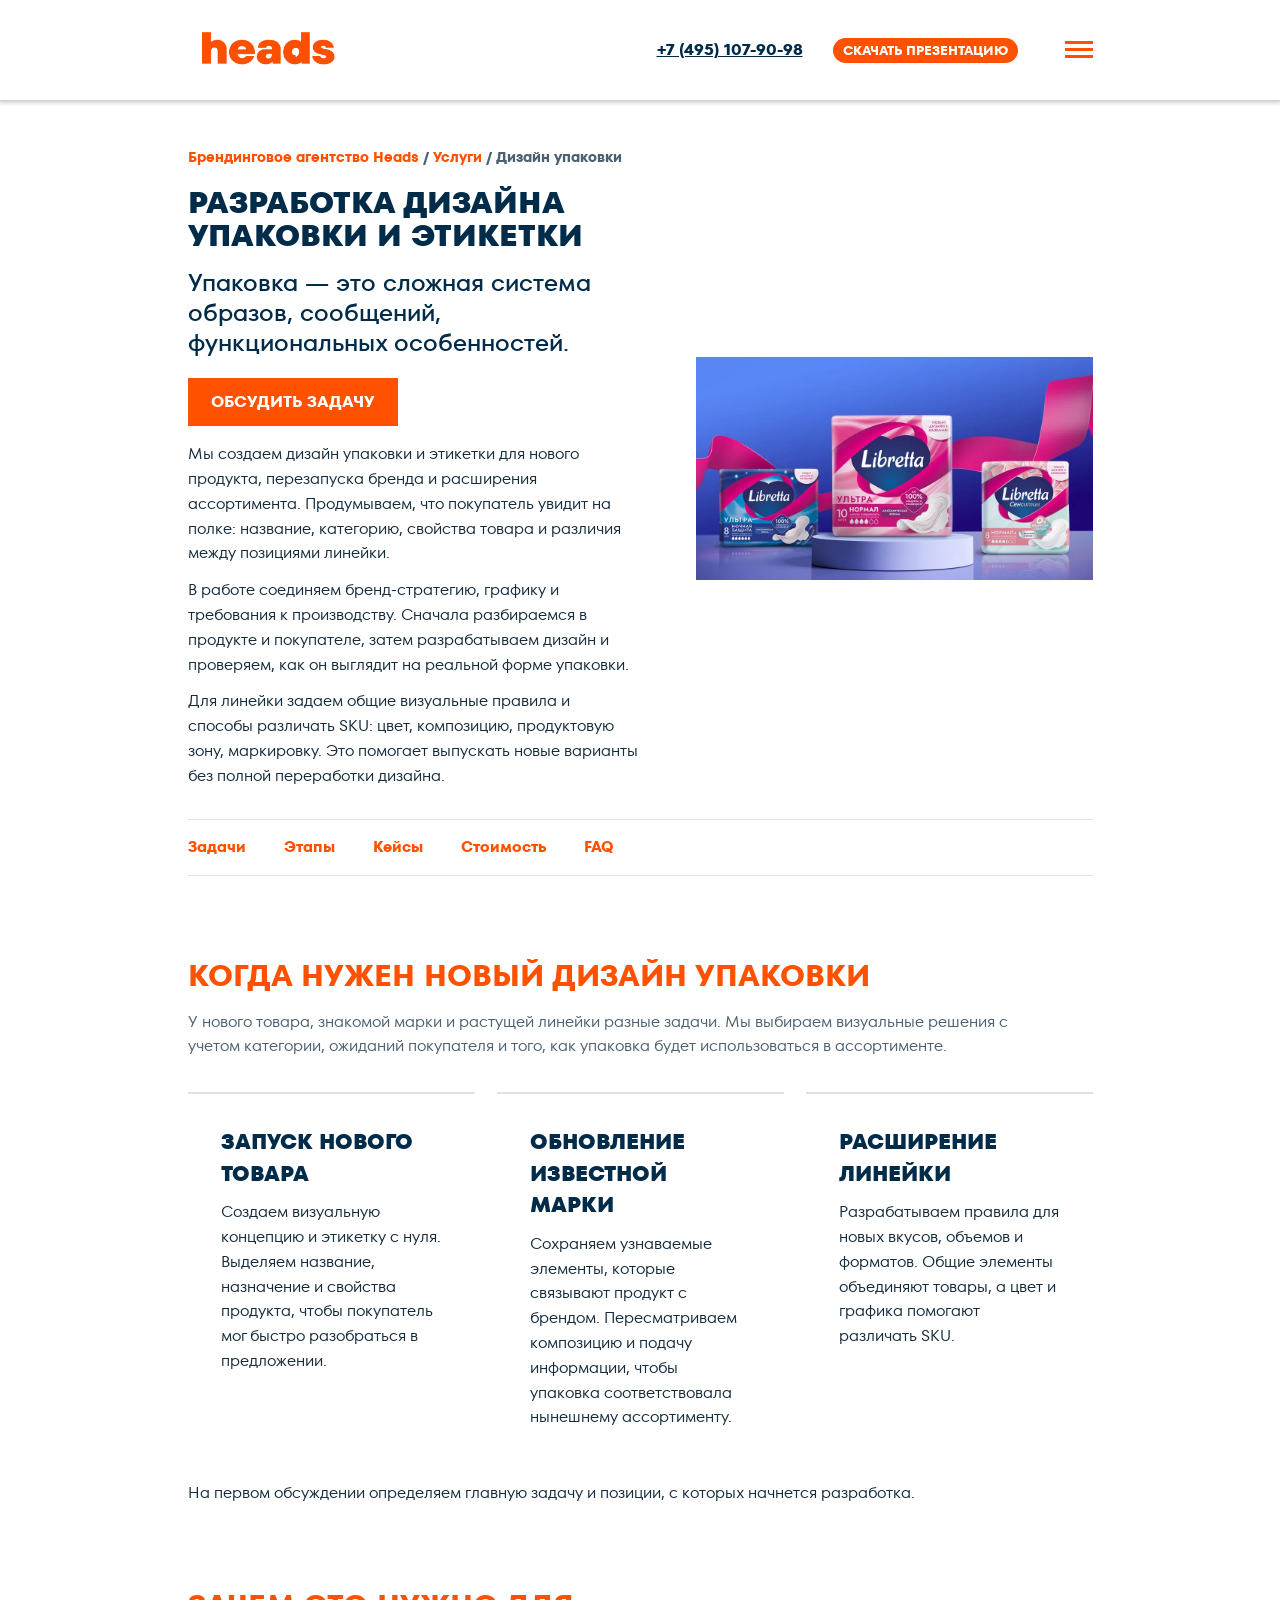
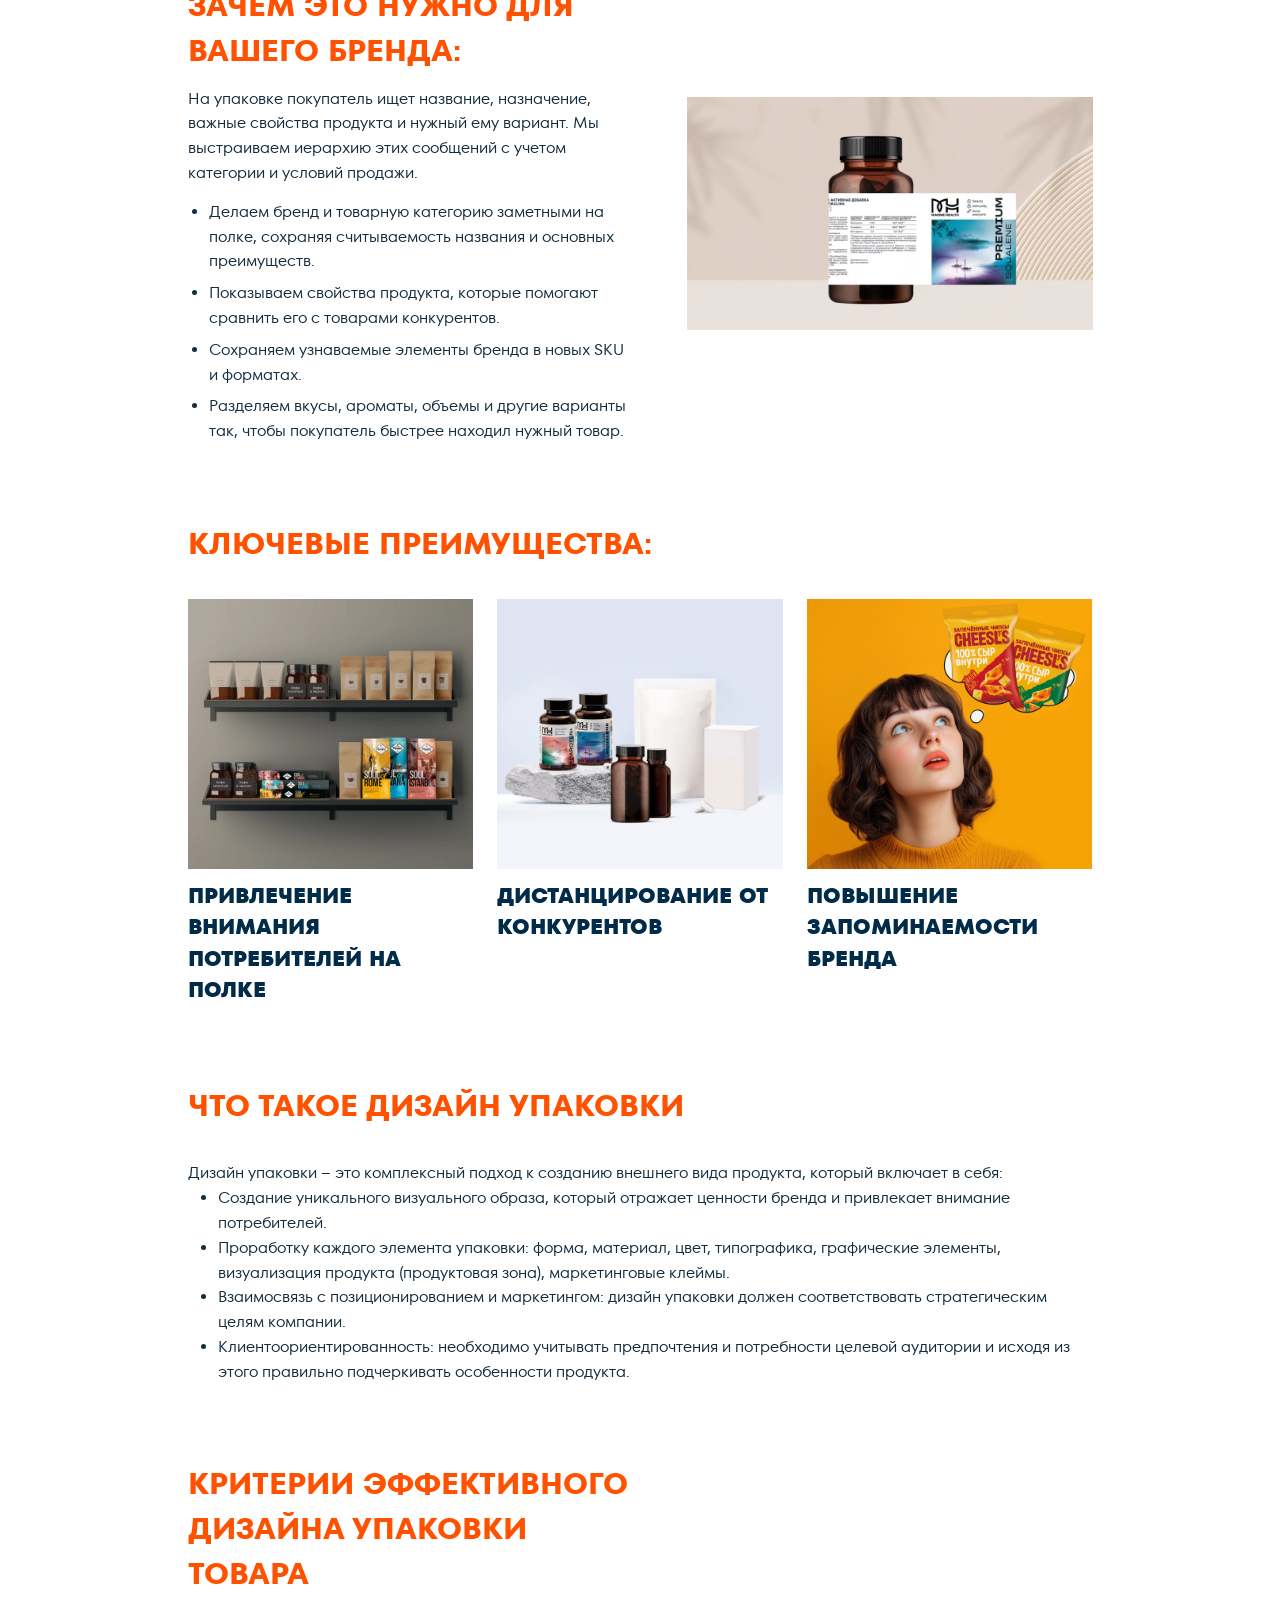
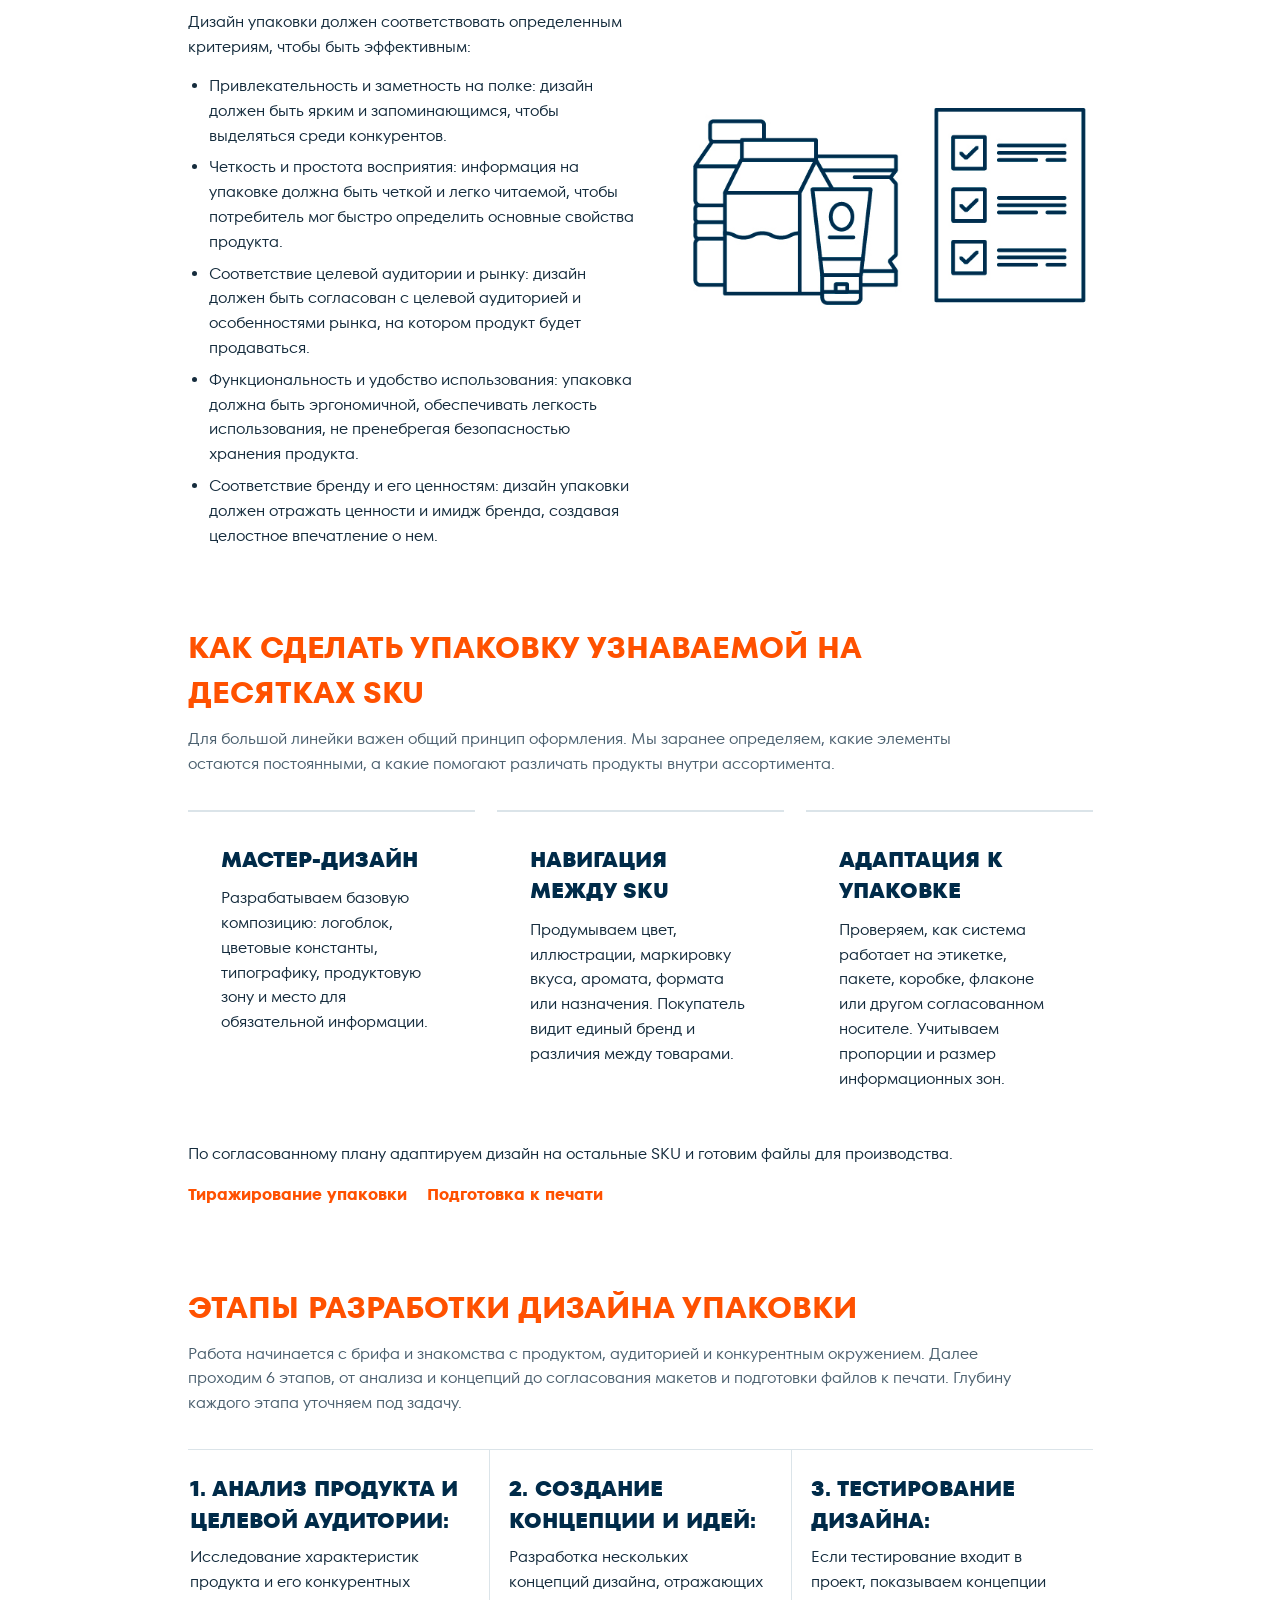
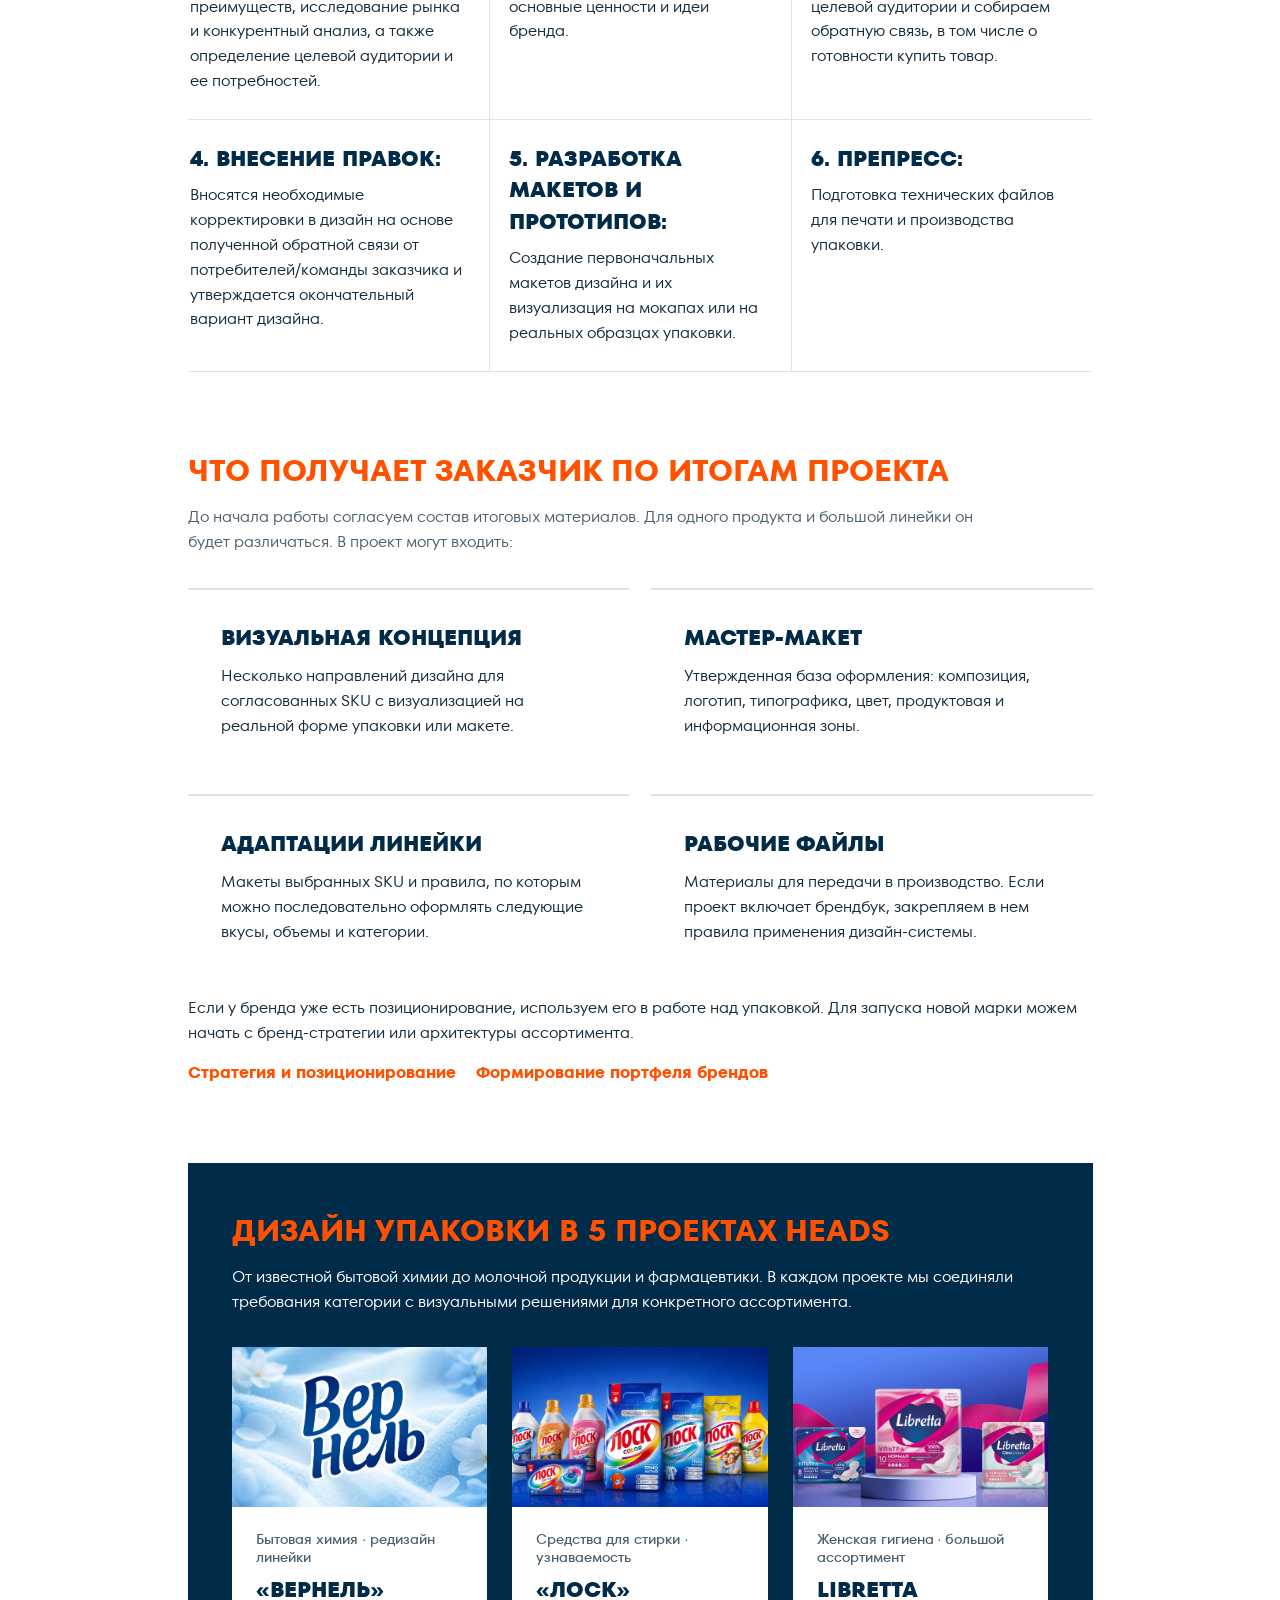
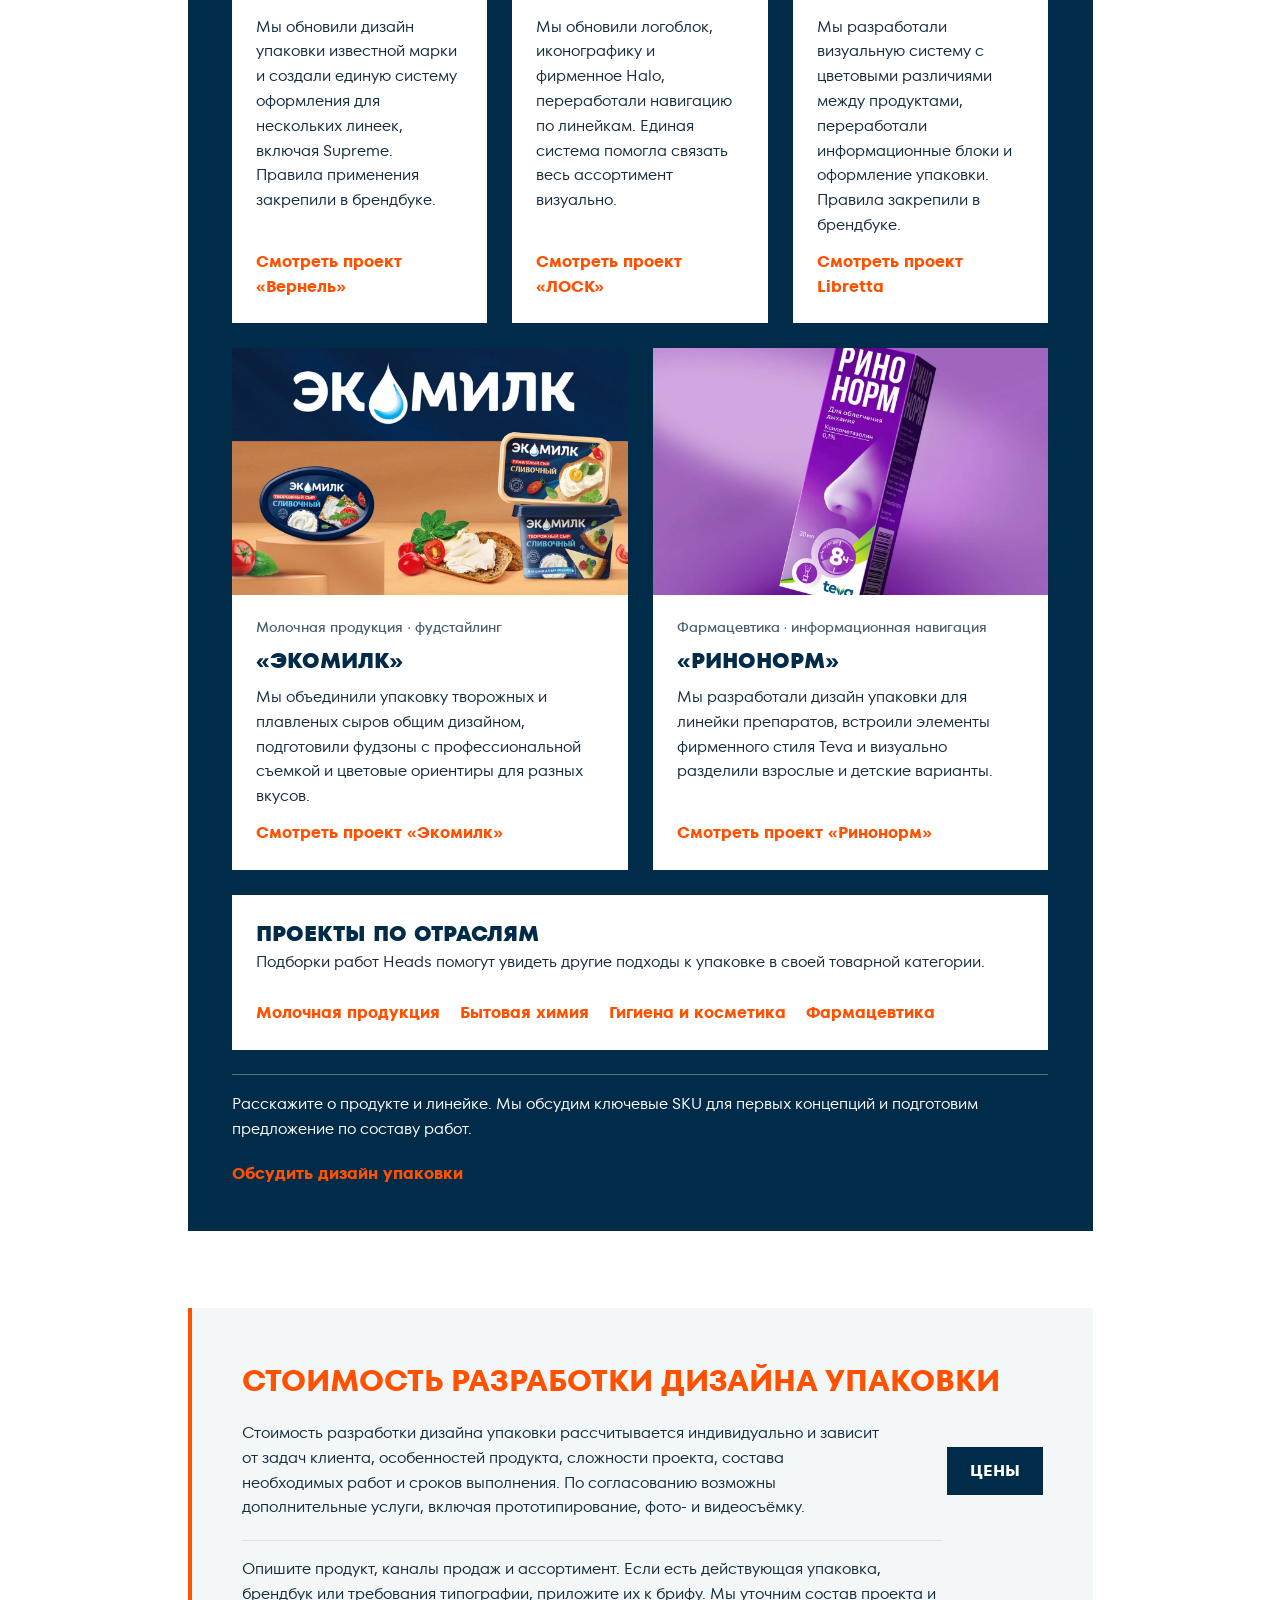
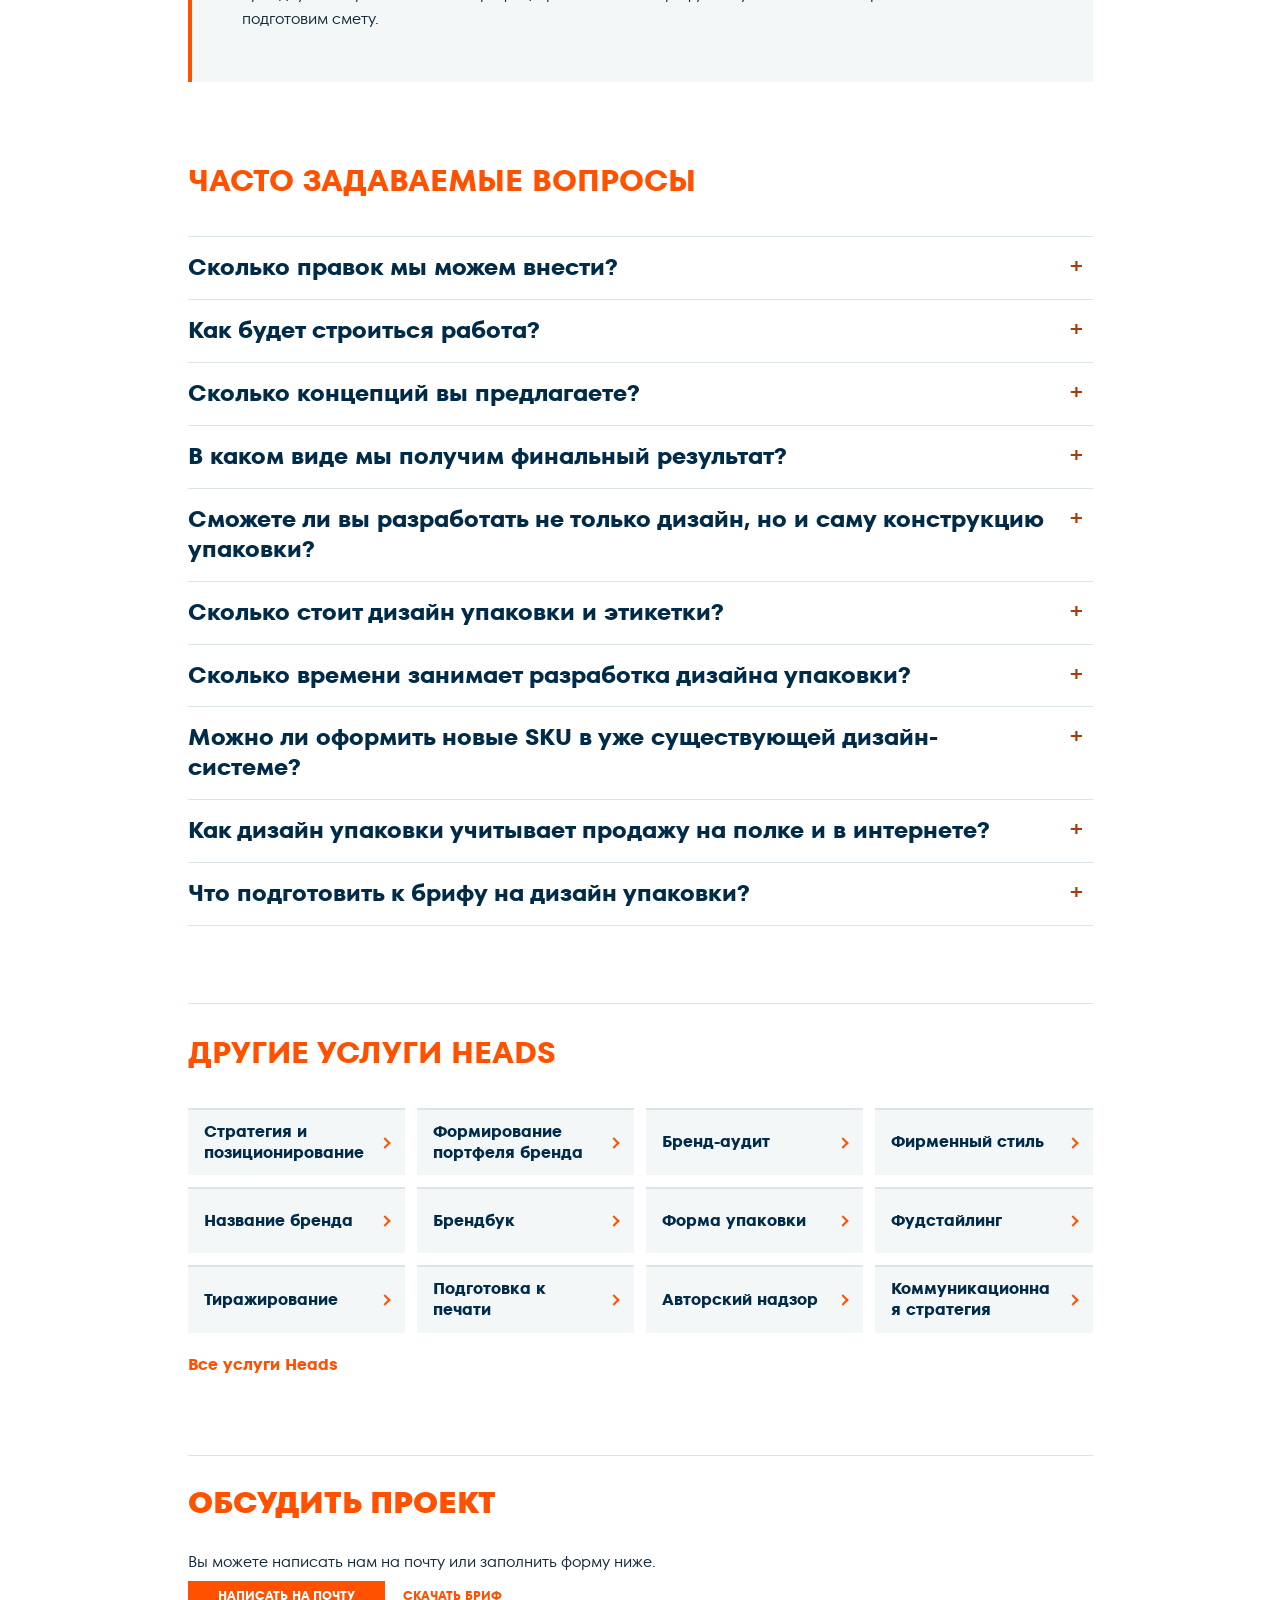
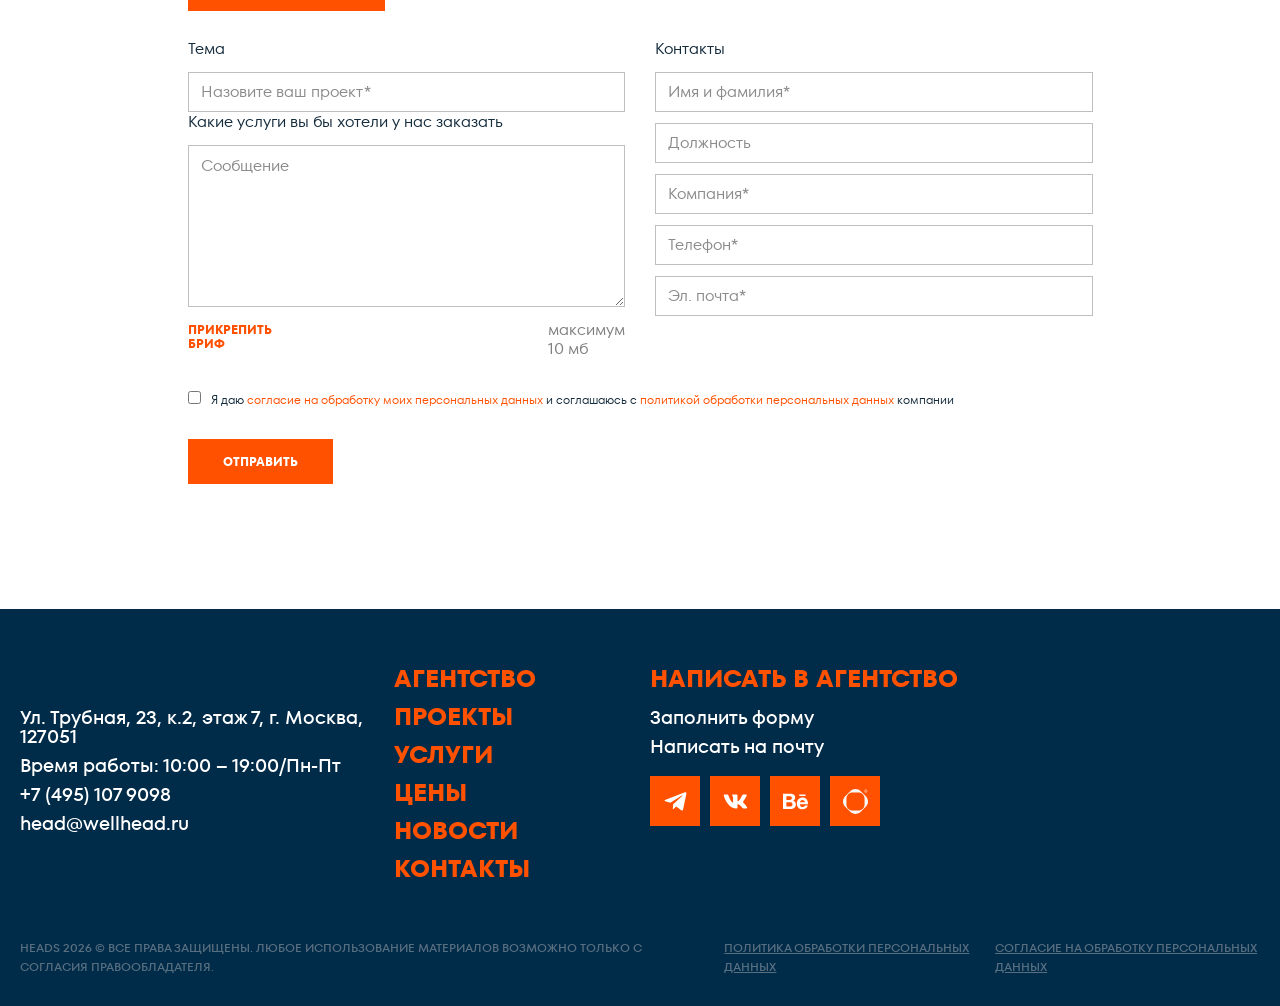
==== commit eded4c69: "Use white backgrounds for informational cards across service previews" ====
--- a/dizajn-upakovki/index.html
+++ b/dizajn-upakovki/index.html
@@ -44,7 +44,7 @@
 <link rel="stylesheet" href="../assets/preview.css?v=1e0feff4">
 <script src="../assets/typed.umd.js?v=58424467" defer></script>
 <script src="../assets/preview.js?v=e8392a5f" defer></script>
-<meta property="og:image" content="https://yagaeo.github.io/heads-services-preview/assets/geo-media/redizajn-brenda-vernel.webp"><link rel="stylesheet" href="../assets/heads-geo.css?v=629a3abd"><script type="application/ld+json">{"@context": "https://schema.org", "@graph": [{"@type": "Service", "@id": "https://yagaeo.github.io/heads-services-preview/dizajn-upakovki/#service", "name": "Дизайн упаковки", "url": "https://yagaeo.github.io/heads-services-preview/dizajn-upakovki/", "description": "Heads разрабатывает дизайн упаковки, этикетки и дизайн-системы для SKU. Проекты «Вернель», «ЛОСК», Libretta, «Экомилк», «Ринонорм». Этапы работы и примеры.", "provider": {"@type": "Organization", "@id": "https://wellhead.ru/#organization", "name": "Heads", "url": "https://wellhead.ru/"}, "areaServed": {"@type": "Country", "name": "Россия"}}, {"@type": "FAQPage", "@id": "https://yagaeo.github.io/heads-services-preview/dizajn-upakovki/#geo-faq", "mainEntity": [{"@type": "Question", "name": "Сколько правок мы можем внести?", "acceptedAnswer": {"@type": "Answer", "text": "Количество итераций правок мы проговариваем на старте проекта. Обычно их не более трех. По нашему опыту такого количества доработок хватает, чтобы внести все пожелания и согласовать финальный вариант. Если особенности принятия решений в вашей компании предполагают большее количество комментариев, то мы будем рады обсудить индивидуальный подход к этому этапу."}}, {"@type": "Question", "name": "Как будет строиться работа?", "acceptedAnswer": {"@type": "Answer", "text": "В первую очередь мы соберемся на большой брифинг, где обсудим ваше позиционирование, планы по развитию, конкурентное окружение и визуальные пожелания. Далее креативная команда, в состав которой входит арт-директор и не менее двух дизайнеров, начнет разработку концепций.\nПосле нескольких внутренних итераций, где команда проекта скрупулезно проверит соответствие разработанных дизайнов согласованному брифу, мы представим вам самые лучшие варианты, которые будем рады обсудить в ходе онлайн или личной встречи."}}, {"@type": "Question", "name": "Сколько концепций вы предлагаете?", "acceptedAnswer": {"@type": "Answer", "text": "Обычно мы разрабатываем не менее трех концепций дизайна, которые демонстрируем на примере 2-3 SKU. Количество SKU и вариантов концепций конкретно для вашей задачи мы сможем обсудить на этапе согласования сметы и дать свои рекомендации в зависимости от категории продуктов и ассортиментной линейки."}}, {"@type": "Question", "name": "В каком виде мы получим финальный результат?", "acceptedAnswer": {"@type": "Answer", "text": "Концепции будут представлены в виде визуализации упаковки для тех SKU, которые мы обговорим на старте проекта.\nФинальные материалы передаём в формате, предусмотренном согласованной сметой. Если проект включает предпечатную подготовку, предоставляем необходимые рабочие файлы для производства упаковки."}}, {"@type": "Question", "name": "Сможете ли вы разработать не только дизайн, но и саму конструкцию упаковки?", "acceptedAnswer": {"@type": "Answer", "text": "Да, это возможно. Сообщите нам, пожалуйста, если вам нужна помощь с разработкой формы упаковки."}}, {"@type": "Question", "name": "Сколько стоит дизайн упаковки и этикетки?", "acceptedAnswer": {"@type": "Answer", "text": "Стоимость рассчитываем по задаче. На смету влияют число SKU, необходимость нового мастер-дизайна, объём адаптаций и дополнительные работы, например съёмка или предпечатная подготовка."}}, {"@type": "Question", "name": "Сколько времени занимает разработка дизайна упаковки?", "acceptedAnswer": {"@type": "Answer", "text": "Сроки определяем после брифа, когда понятны число форматов и SKU, задачи по концепциям и состав итоговых материалов. При подготовке макетов к производству учитываем сроки получения требований типографии и согласования файлов."}}, {"@type": "Question", "name": "Можно ли оформить новые SKU в уже существующей дизайн-системе?", "acceptedAnswer": {"@type": "Answer", "text": "Да. Изучаем мастер-макеты, брендбук и действующую упаковку, чтобы определить, какие элементы нужно сохранить. На новых SKU проверяем, как различаются вкус, объём, формат или назначение продукта."}}, {"@type": "Question", "name": "Как дизайн упаковки учитывает продажу на полке и в интернете?", "acceptedAnswer": {"@type": "Answer", "text": "На полке покупатель сравнивает товар с соседними упаковками, а в интернет-магазине часто видит маленькое изображение. Проверяем, читаются ли название, категория и отличия варианта в обоих случаях."}}, {"@type": "Question", "name": "Что подготовить к брифу на дизайн упаковки?", "acceptedAnswer": {"@type": "Answer", "text": "Пришлите описание продукта, список SKU, каналы продаж и примеры действующей упаковки, если она есть. Добавьте брендбук, развёртки или требования типографии, если ими уже располагаете."}}]}]}</script><link rel="stylesheet" href="../assets/heads-services-refined.css?v=0991177b"><link rel="stylesheet" href="../assets/heads-breadcrumbs.css?v=4a712f69">
+<meta property="og:image" content="https://yagaeo.github.io/heads-services-preview/assets/geo-media/redizajn-brenda-vernel.webp"><link rel="stylesheet" href="../assets/heads-geo.css?v=edbdce40"><script type="application/ld+json">{"@context": "https://schema.org", "@graph": [{"@type": "Service", "@id": "https://yagaeo.github.io/heads-services-preview/dizajn-upakovki/#service", "name": "Дизайн упаковки", "url": "https://yagaeo.github.io/heads-services-preview/dizajn-upakovki/", "description": "Heads разрабатывает дизайн упаковки, этикетки и дизайн-системы для SKU. Проекты «Вернель», «ЛОСК», Libretta, «Экомилк», «Ринонорм». Этапы работы и примеры.", "provider": {"@type": "Organization", "@id": "https://wellhead.ru/#organization", "name": "Heads", "url": "https://wellhead.ru/"}, "areaServed": {"@type": "Country", "name": "Россия"}}, {"@type": "FAQPage", "@id": "https://yagaeo.github.io/heads-services-preview/dizajn-upakovki/#geo-faq", "mainEntity": [{"@type": "Question", "name": "Сколько правок мы можем внести?", "acceptedAnswer": {"@type": "Answer", "text": "Количество итераций правок мы проговариваем на старте проекта. Обычно их не более трех. По нашему опыту такого количества доработок хватает, чтобы внести все пожелания и согласовать финальный вариант. Если особенности принятия решений в вашей компании предполагают большее количество комментариев, то мы будем рады обсудить индивидуальный подход к этому этапу."}}, {"@type": "Question", "name": "Как будет строиться работа?", "acceptedAnswer": {"@type": "Answer", "text": "В первую очередь мы соберемся на большой брифинг, где обсудим ваше позиционирование, планы по развитию, конкурентное окружение и визуальные пожелания. Далее креативная команда, в состав которой входит арт-директор и не менее двух дизайнеров, начнет разработку концепций.\nПосле нескольких внутренних итераций, где команда проекта скрупулезно проверит соответствие разработанных дизайнов согласованному брифу, мы представим вам самые лучшие варианты, которые будем рады обсудить в ходе онлайн или личной встречи."}}, {"@type": "Question", "name": "Сколько концепций вы предлагаете?", "acceptedAnswer": {"@type": "Answer", "text": "Обычно мы разрабатываем не менее трех концепций дизайна, которые демонстрируем на примере 2-3 SKU. Количество SKU и вариантов концепций конкретно для вашей задачи мы сможем обсудить на этапе согласования сметы и дать свои рекомендации в зависимости от категории продуктов и ассортиментной линейки."}}, {"@type": "Question", "name": "В каком виде мы получим финальный результат?", "acceptedAnswer": {"@type": "Answer", "text": "Концепции будут представлены в виде визуализации упаковки для тех SKU, которые мы обговорим на старте проекта.\nФинальные материалы передаём в формате, предусмотренном согласованной сметой. Если проект включает предпечатную подготовку, предоставляем необходимые рабочие файлы для производства упаковки."}}, {"@type": "Question", "name": "Сможете ли вы разработать не только дизайн, но и саму конструкцию упаковки?", "acceptedAnswer": {"@type": "Answer", "text": "Да, это возможно. Сообщите нам, пожалуйста, если вам нужна помощь с разработкой формы упаковки."}}, {"@type": "Question", "name": "Сколько стоит дизайн упаковки и этикетки?", "acceptedAnswer": {"@type": "Answer", "text": "Стоимость рассчитываем по задаче. На смету влияют число SKU, необходимость нового мастер-дизайна, объём адаптаций и дополнительные работы, например съёмка или предпечатная подготовка."}}, {"@type": "Question", "name": "Сколько времени занимает разработка дизайна упаковки?", "acceptedAnswer": {"@type": "Answer", "text": "Сроки определяем после брифа, когда понятны число форматов и SKU, задачи по концепциям и состав итоговых материалов. При подготовке макетов к производству учитываем сроки получения требований типографии и согласования файлов."}}, {"@type": "Question", "name": "Можно ли оформить новые SKU в уже существующей дизайн-системе?", "acceptedAnswer": {"@type": "Answer", "text": "Да. Изучаем мастер-макеты, брендбук и действующую упаковку, чтобы определить, какие элементы нужно сохранить. На новых SKU проверяем, как различаются вкус, объём, формат или назначение продукта."}}, {"@type": "Question", "name": "Как дизайн упаковки учитывает продажу на полке и в интернете?", "acceptedAnswer": {"@type": "Answer", "text": "На полке покупатель сравнивает товар с соседними упаковками, а в интернет-магазине часто видит маленькое изображение. Проверяем, читаются ли название, категория и отличия варианта в обоих случаях."}}, {"@type": "Question", "name": "Что подготовить к брифу на дизайн упаковки?", "acceptedAnswer": {"@type": "Answer", "text": "Пришлите описание продукта, список SKU, каналы продаж и примеры действующей упаковки, если она есть. Добавьте брендбук, развёртки или требования типографии, если ими уже располагаете."}}]}]}</script><link rel="stylesheet" href="../assets/heads-services-refined.css?v=0991177b"><link rel="stylesheet" href="../assets/heads-breadcrumbs.css?v=4a712f69">
 </head>
 <body class="wp-singular page-template-default page page-id-12409 page-child parent-pageid-11997 wp-custom-logo wp-theme-Total wp-child-theme-total-child-theme theme-Total woocommerce-js wpex-theme wpex-responsive full-width-main-layout has-composer wpex-live-site content-full-width has-topbar has-breadcrumbs hasnt-overlay-header page-header-disabled smooth-fonts wpex-mobile-toggle-menu-icon_buttons has-mobile-menu comment-avatars-disabled wpex-disable-mm-focus-styles wpb-js-composer js-comp-ver-8.6.1 vc_responsive elementor-default elementor-kit-13077 wpex-docready e--ua-blink e--ua-chrome e--ua-webkit wpex-window-loaded heads-preview heads-geo-page heads-review-page">
 <a class="skip-to-content" href="#content">К содержанию</a>
--- a/assets/heads-geo.css
+++ b/assets/heads-geo.css
@@ -129,7 +129,7 @@
   gap: clamp(12px, 2vw, 22px);
 }
 .hg-grid--two { grid-template-columns: repeat(2, minmax(0,1fr)); }
-.hg-card { background: var(--hg-paper); border-top: 2px solid var(--hg-line); padding: clamp(18px, 2.6vw, 33px); min-width: 0; }
+.hg-card { background: #fff; border-top: 2px solid var(--hg-line); padding: clamp(18px, 2.6vw, 33px); min-width: 0; }
 .hg-card h3 + * { margin-top: 10px; }
 .hg-card .hg-link { display: inline-block; margin-top: 8px; }
 .hg-detail-row { max-width: 860px; }
--- a/assets/heads-services-refined.css
+++ b/assets/heads-services-refined.css
@@ -2,9 +2,6 @@
 .heads-reviewed .hg-cases h2,
 .heads-reviewed .hg-hero h2.hg-lead {
   color: var(--hg-orange);
-}
-.heads-overview #geo-scenarios .hg-card {
-  background: #fff;
 }
 .heads-reviewed .hg-case {
   display: flex;
